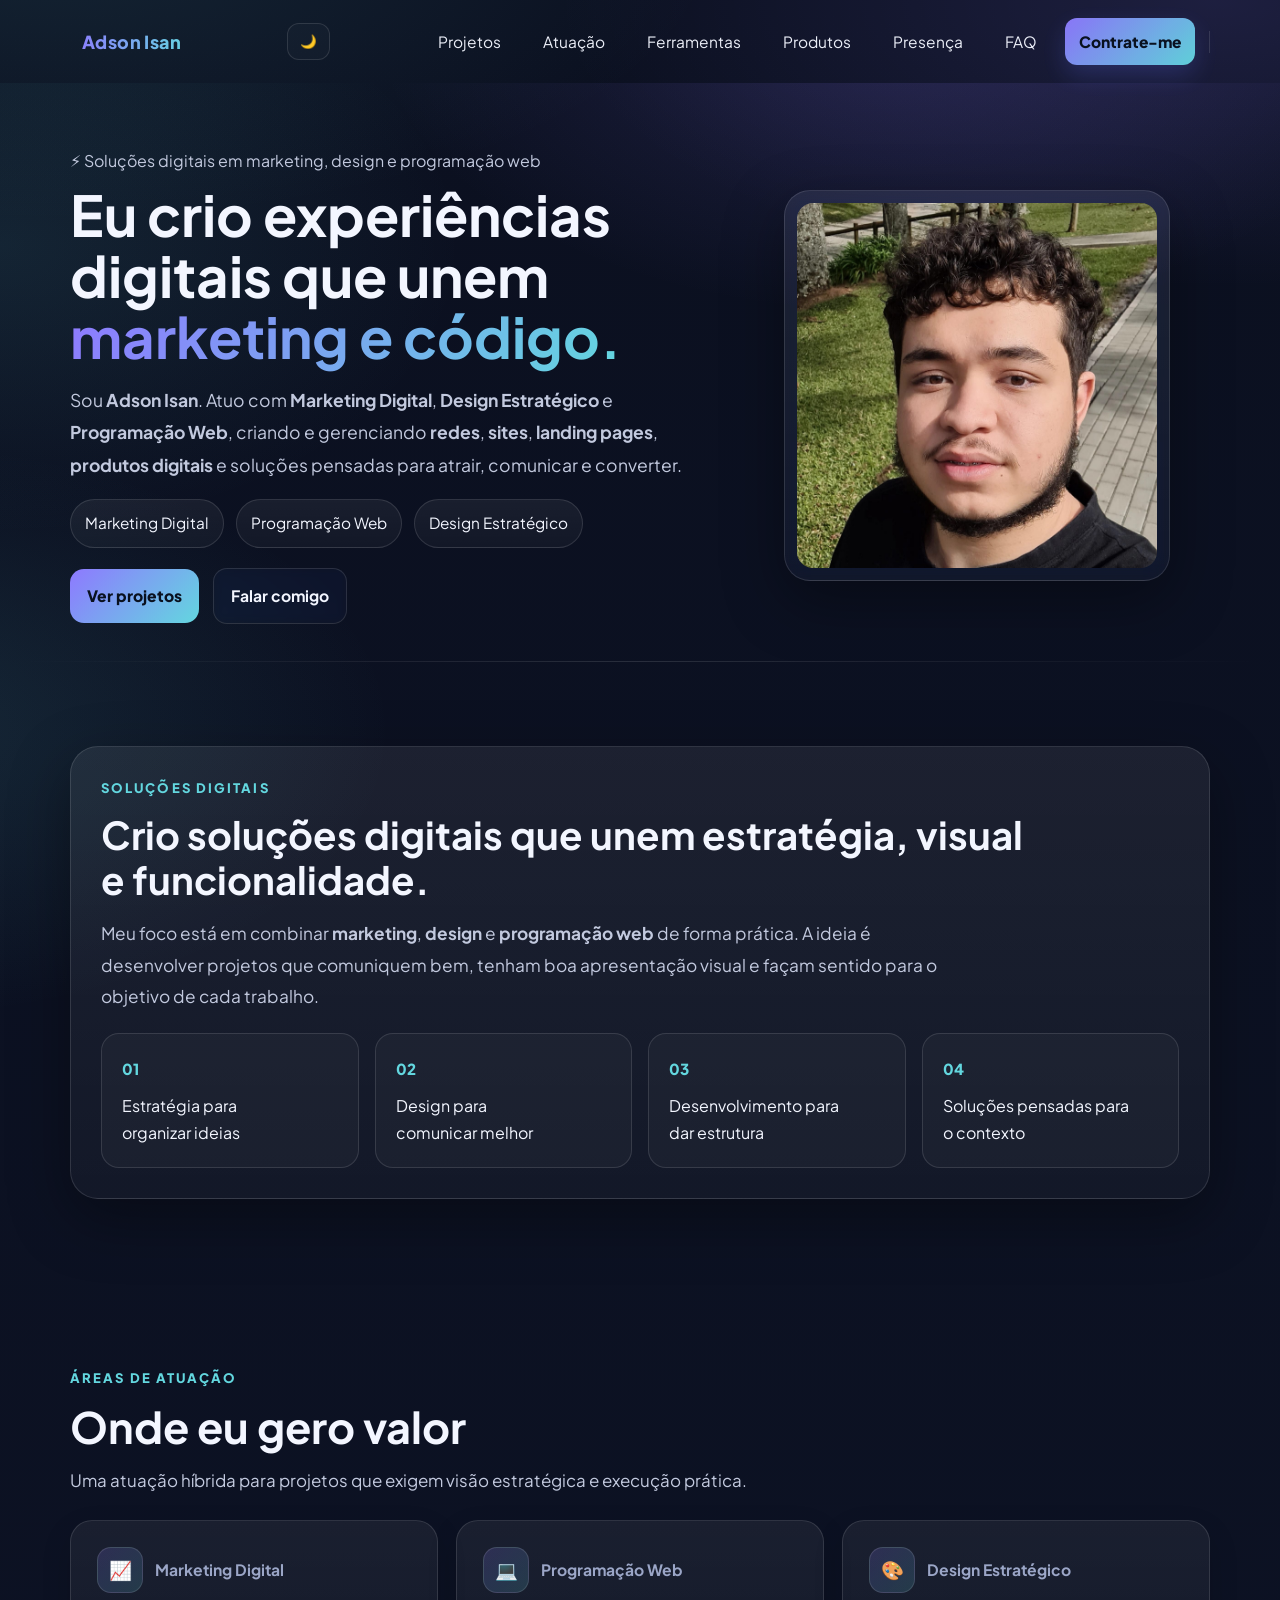
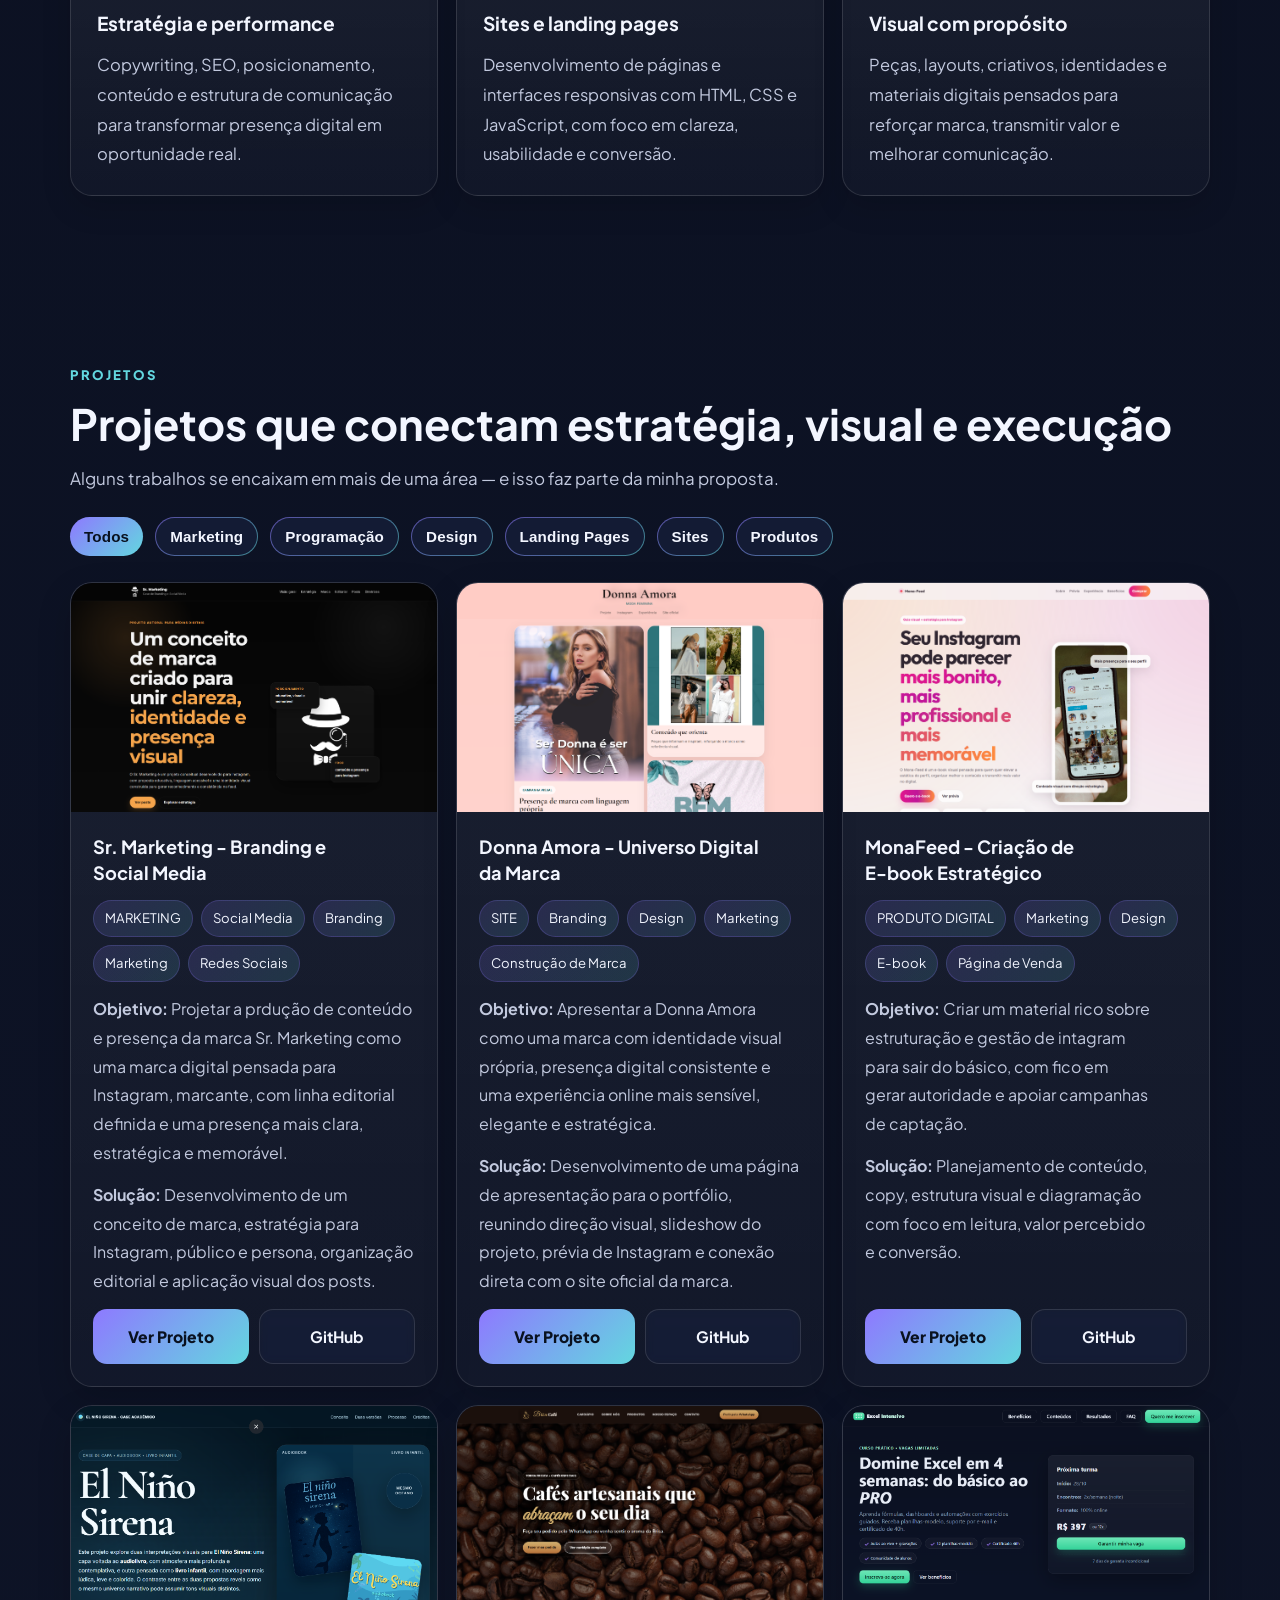
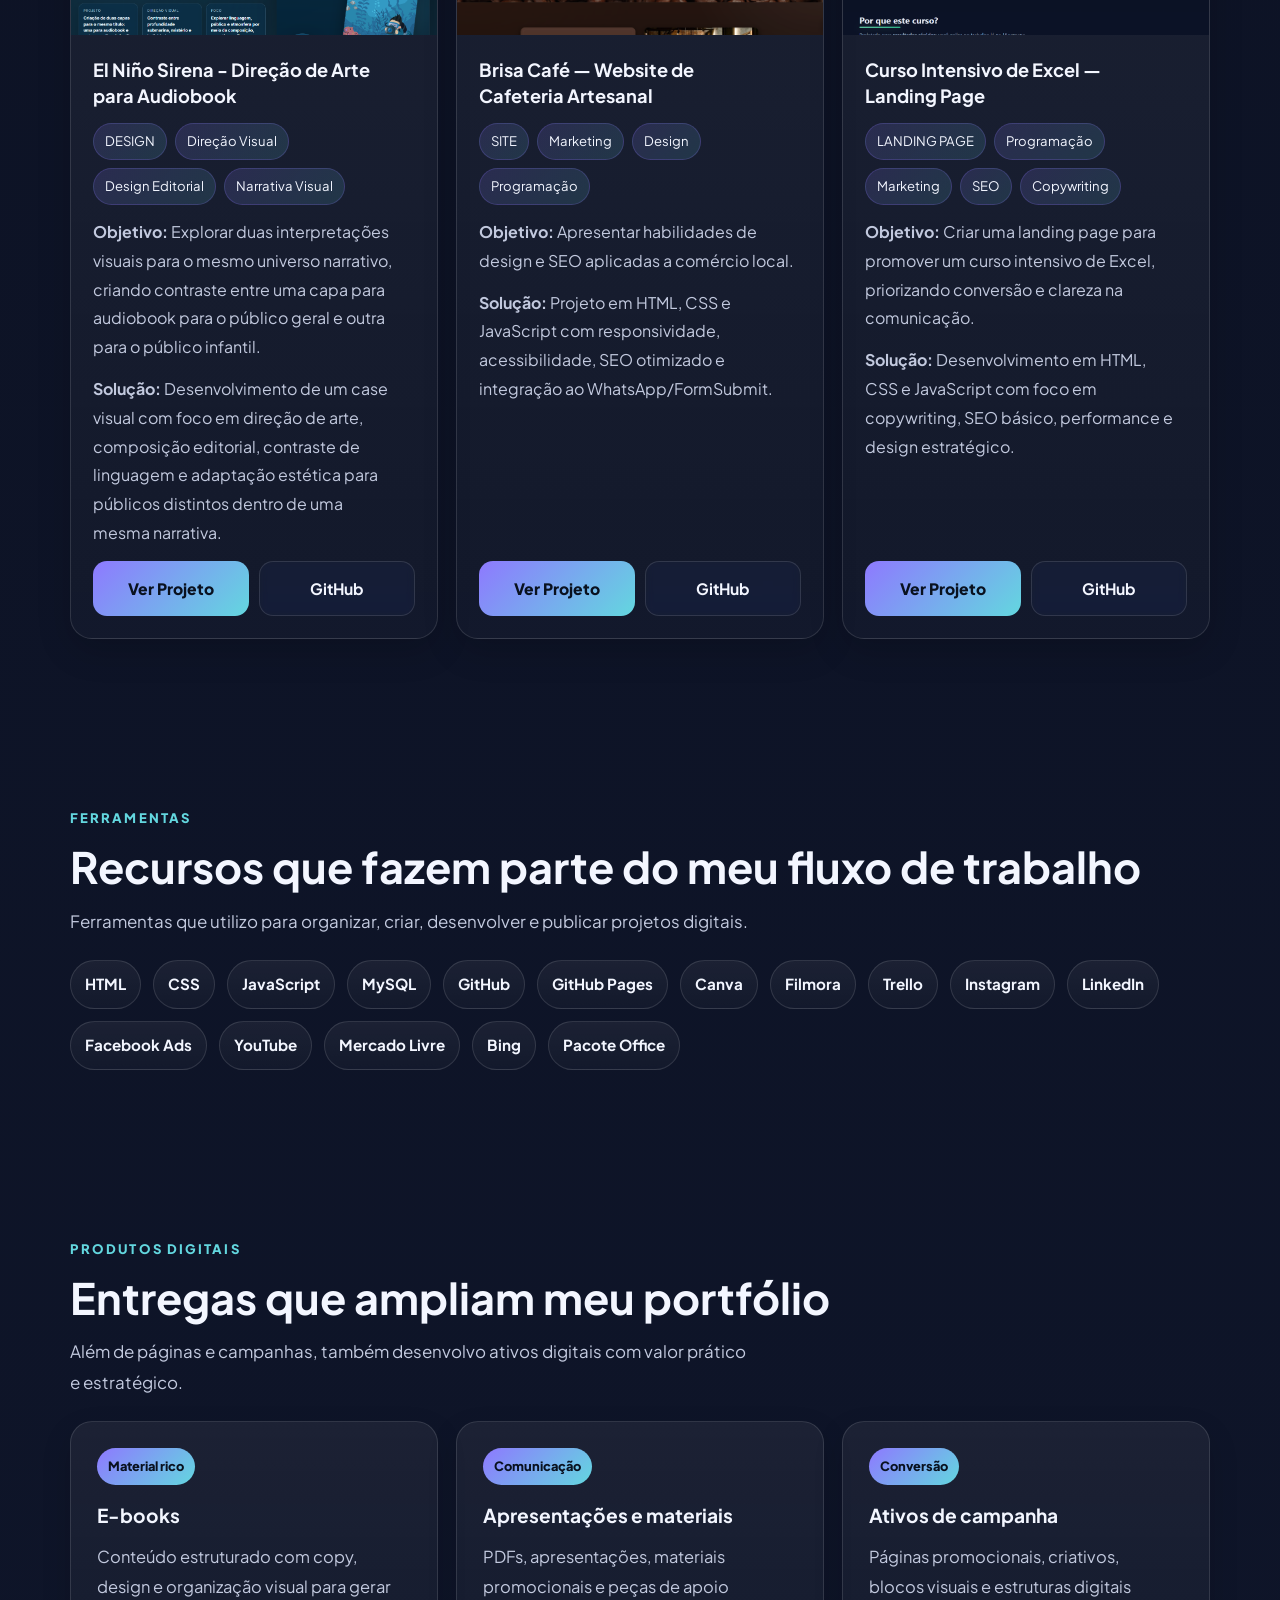
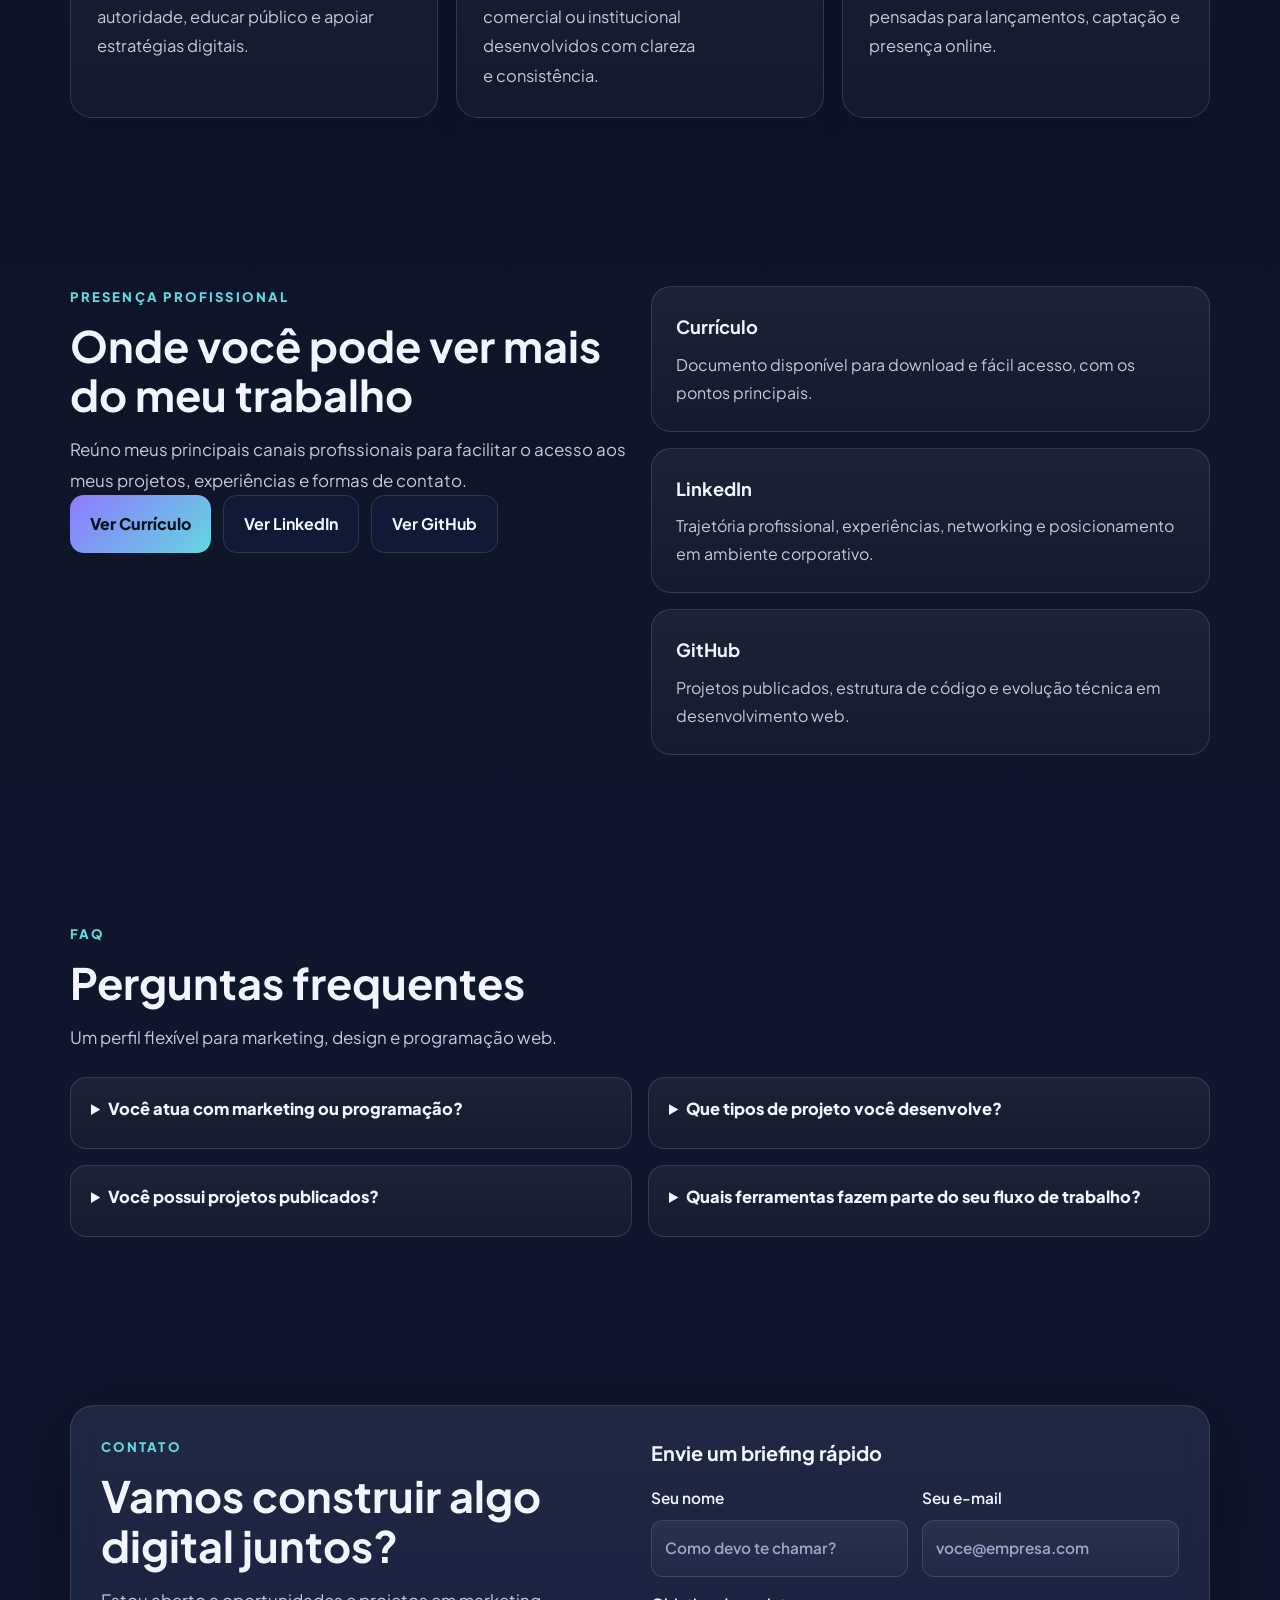
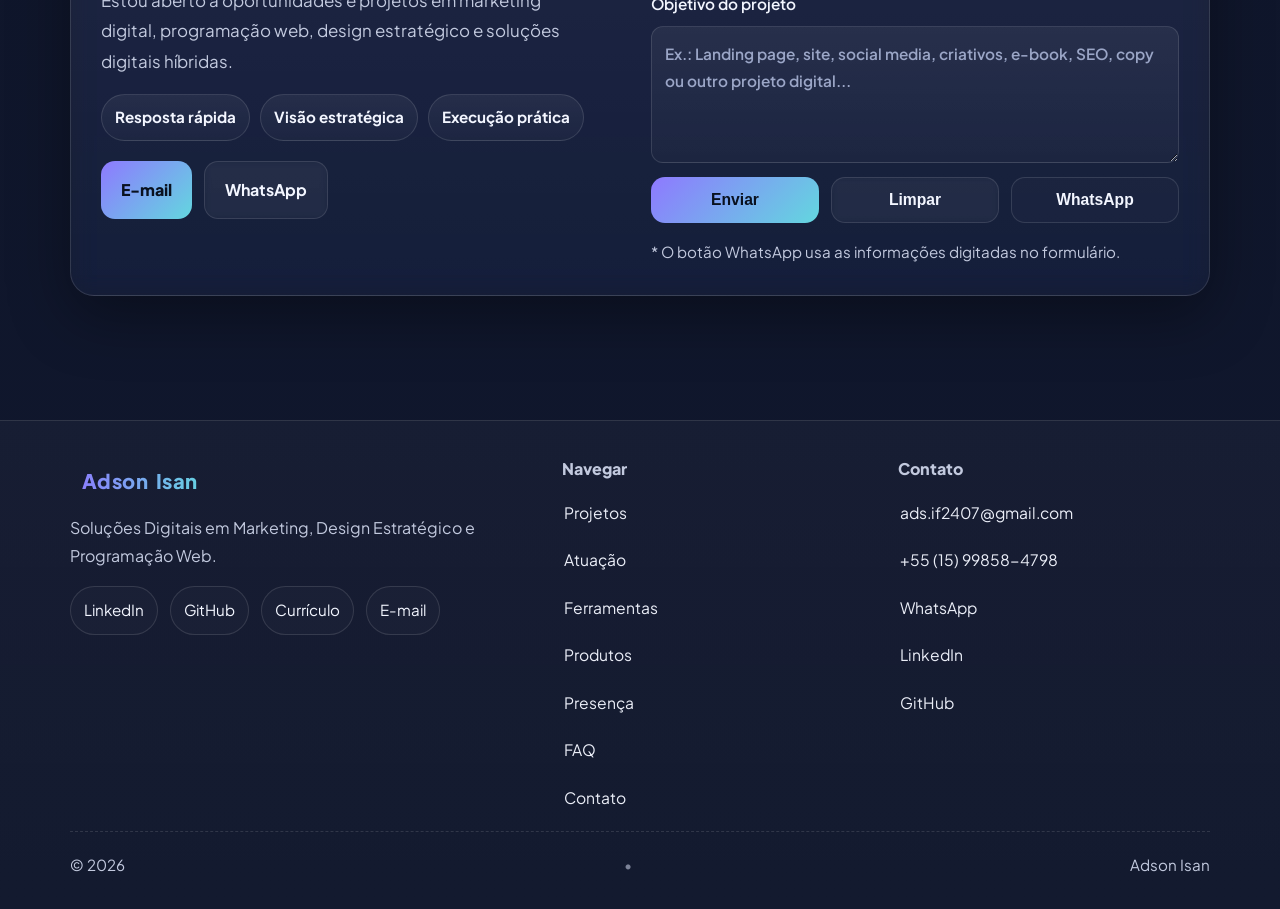
==== index.html @ 51f9f5ce "Add files via upload" ====
<!DOCTYPE html>
<html lang="pt-BR">
<head>
  <meta charset="utf-8">
  <meta http-equiv="X-UA-Compatible" content="IE=edge">
  <meta name="viewport" content="width=device-width, initial-scale=1">
  <meta name="color-scheme" content="dark light">
  <meta name="theme-color" content="#8e79ff">

  <title>Adson Isan — Soluções Digitais em Marketing, Design e Programação Web</title>
  <meta
    name="description"
    content="Portfólio de Adson Isan: soluções digitais em marketing, design estratégico e programação web. Criação de sites, landing pages, produtos digitais, copywriting, SEO e projetos para negócios e marcas."
  >
  <meta name="robots" content="index, follow">
  <link rel="canonical" href="https://SEU-USUARIO.github.io/">

  <link rel="preconnect" href="https://fonts.gstatic.com" crossorigin>
  <link rel="preload" as="image" href="assets/adson.jpg" fetchpriority="high">
  <link
    href="https://fonts.googleapis.com/css2?family=Plus+Jakarta+Sans:wght@400;600;700;800&display=swap"
    rel="stylesheet"
  >
  <link rel="stylesheet" href="styles.css">

  <meta property="og:type" content="website">
  <meta property="og:locale" content="pt_BR">
  <meta property="og:title" content="Adson Isan — Soluções Digitais em Marketing, Design e Programação Web">
  <meta
    property="og:description"
    content="Portfólio com projetos de marketing digital, design estratégico, landing pages, sites, produtos digitais e programação web."
  >
  <meta property="og:url" content="https://SEU-USUARIO.github.io/">
  <meta property="og:image" content="https://SEU-USUARIO.github.io/assets/preview.jpg">

  <meta name="twitter:card" content="summary_large_image">
  <meta name="twitter:title" content="Adson Isan — Soluções Digitais">
  <meta
    name="twitter:description"
    content="Marketing, design e programação web para criar experiências digitais que atraem, comunicam e convertem."
  >
  <meta name="twitter:image" content="https://SEU-USUARIO.github.io/assets/preview.jpg">

  <script type="application/ld+json">
    {
      "@context": "https://schema.org",
      "@type": "Person",
      "name": "Adson Isan",
      "jobTitle": "Profissional de Soluções Digitais em Marketing, Design e Programação Web",
      "email": "mailto:ads.if2407@gmail.com",
      "telephone": "+55-15-99858-4798",
      "image": "https://SEU-USUARIO.github.io/assets/adson.jpg",
      "url": "https://SEU-USUARIO.github.io/",
      "knowsAbout": [
        "Marketing Digital",
        "SEO",
        "Copywriting",
        "Design Estratégico",
        "Social Media",
        "Landing Pages",
        "HTML",
        "CSS",
        "JavaScript",
        "Programação Web",
        "Front-end",
        "Produtos Digitais",
        "Canva",
        "GitHub",
        "GitHub Pages",
        "Trello"
      ],
      "sameAs": [
        "https://www.linkedin.com/in/ads-if2407/",
        "https://github.com/O-dynn"
      ]
    }
  </script>

  <script id="faq-schema" type="application/ld+json"></script>
</head>
<body>
  <a class="skip-link" href="#conteudo">Ir para o conteúdo</a>

  <button class="float-btn" id="toTopBtn" aria-label="Ir ao topo">↑</button>
  <button class="float-btn" id="toBottomBtn" aria-label="Ir ao fim">↓</button>

  <header class="site-header" id="topo">
    <div class="container">
      <nav class="navbar" aria-label="Navegação principal">
        <a class="brand" href="#topo" aria-label="Início">Adson<span> Isan</span></a>

        <button id="themeToggle" class="theme-toggle" aria-label="Alternar tema">🌙</button>

        <button
          id="menuToggle"
          class="menu-toggle"
          aria-expanded="false"
          aria-controls="navLinks"
          aria-label="Abrir menu"
        >
          ☰
        </button>

        <ul id="navLinks" class="nav-links">
          <li><a href="#projetos">Projetos</a></li>
          <li><a href="#atuacao">Atuação</a></li>
          <li><a href="#ferramentas">Ferramentas</a></li>
          <li><a href="#produtos">Produtos</a></li>
          <li><a href="#presenca">Presença</a></li>
          <li><a href="#faq">FAQ</a></li>
          <li><a class="hire" href="#contato">Contrate-me</a></li>
          <li class="divider" aria-hidden="true"></li>
        </ul>
      </nav>
    </div>

    <section class="hero" aria-label="Destaque">
      <div class="hero-bg" aria-hidden="true"></div>

      <div class="container hero-grid">
        <div class="hero-text reveal">
          <p class="kicker">⚡ Soluções digitais em marketing, design e programação web</p>

          <h1>
            Eu crio experiências digitais que unem
            <span class="grad">marketing e código.</span>
          </h1>

          <p class="sub block-1">
            Sou <strong>Adson Isan</strong>. Atuo com <strong>Marketing Digital</strong>,
            <strong>Design Estratégico</strong> e <strong>Programação Web</strong>,
            criando e gerenciando <strong>redes</strong>, <strong>sites</strong>, <strong>landing pages</strong>, <strong>produtos digitais</strong>
            e soluções pensadas para atrair, comunicar e converter.
          </p>

          <ul class="trust block-2" aria-label="Pontos fortes">
            <li>Marketing Digital</li>
            <li>Programação Web</li>
            <li>Design Estratégico</li>
          </ul>

          <div class="hero-cta block-3">
            <a class="btn primary" href="#projetos">Ver projetos</a>
            <a class="btn ghost" href="#contato">Falar comigo</a>
          </div>
        </div>

        <aside class="hero-photo reveal">
          <div class="glass hero-frame">
            <img
              src="adson-isan.jpeg"
              alt="Foto profissional de Adson Isan"
              width="600"
              height="800"
            >
          </div>
        </aside>
      </div>
    </section>
  </header>

  <main id="conteudo">
    <section class="section manifesto-section">
      <div class="container">
        <div class="manifesto-card reveal">
          <p class="eyebrow">SOLUÇÕES DIGITAIS</p>

          <h2 class="manifesto-title">
            Crio soluções digitais que unem estratégia, visual e funcionalidade.
          </h2>

          <p class="manifesto-text">
            Meu foco está em combinar <strong>marketing</strong>, <strong>design</strong> e
            <strong>programação web</strong> de forma prática. A ideia é desenvolver projetos
            que comuniquem bem, tenham boa apresentação visual e façam sentido para o objetivo de cada trabalho.
          </p>

          <div class="manifesto-points">
            <div class="mini-point">
              <span>01</span>
              <p>Estratégia para organizar ideias</p>
            </div>

            <div class="mini-point">
              <span>02</span>
              <p>Design para comunicar melhor</p>
            </div>

            <div class="mini-point">
              <span>03</span>
              <p>Desenvolvimento para dar estrutura</p>
            </div>

            <div class="mini-point">
              <span>04</span>
              <p>Soluções pensadas para o contexto</p>
            </div>
          </div>
        </div>
      </div>
    </section>

    <section id="atuacao" class="section">
      <div class="container">
        <div class="section-head reveal">
          <p class="eyebrow">ÁREAS DE ATUAÇÃO</p>
          <h2 class="section-title">Onde eu gero valor</h2>
          <p class="section-subtitle">
            Uma atuação híbrida para projetos que exigem visão estratégica e execução prática.
          </p>
        </div>

        <div class="areas-grid">
          <article class="area-card reveal">
            <div class="area-top">
              <span class="area-icon">📈</span>
              <span class="area-label">Marketing Digital</span>
            </div>
            <h3>Estratégia e performance</h3>
            <p>
              Copywriting, SEO, posicionamento, conteúdo e estrutura de comunicação para transformar
              presença digital em oportunidade real.
            </p>
          </article>

          <article class="area-card reveal">
            <div class="area-top">
              <span class="area-icon">💻</span>
              <span class="area-label">Programação Web</span>
            </div>
            <h3>Sites e landing pages</h3>
            <p>
              Desenvolvimento de páginas e interfaces responsivas com HTML, CSS e JavaScript,
              com foco em clareza, usabilidade e conversão.
            </p>
          </article>

          <article class="area-card reveal">
            <div class="area-top">
              <span class="area-icon">🎨</span>
              <span class="area-label">Design Estratégico</span>
            </div>
            <h3>Visual com propósito</h3>
            <p>
              Peças, layouts, criativos, identidades e materiais digitais pensados para reforçar marca,
              transmitir valor e melhorar comunicação.
            </p>
          </article>
        </div>
      </div>
    </section>

    <section id="projetos" class="section projects-section">
      <div class="container">
        <div class="section-head reveal">
          <p class="eyebrow">PROJETOS</p>
          <h2 class="section-title">Projetos que conectam estratégia, visual e execução</h2>
          <p class="section-subtitle">
            Alguns trabalhos se encaixam em mais de uma área — e isso faz parte da minha proposta.
          </p>
        </div>

        <div id="projectsFilters" class="filters" aria-label="Filtros de projetos">
          <button data-filter="all" class="chip chip-lg active">Todos</button>
          <button data-filter="Marketing" class="chip chip-lg">Marketing</button>
          <button data-filter="Programação" class="chip chip-lg">Programação</button>
          <button data-filter="Design" class="chip chip-lg">Design</button>
          <button data-filter="Landing Page" class="chip chip-lg">Landing Pages</button>
          <button data-filter="Site" class="chip chip-lg">Sites</button>
          <button data-filter="Produto Digital" class="chip chip-lg">Produtos</button>
        </div>

        <div id="projectsGrid" class="grid grid-cards"></div>
      </div>
    </section>

    <section id="ferramentas" class="section">
      <div class="container">
        <div class="section-head reveal">
          <p class="eyebrow">FERRAMENTAS</p>
          <h2 class="section-title">Recursos que fazem parte do meu fluxo de trabalho</h2>
          <p class="section-subtitle">
            Ferramentas que utilizo para organizar, criar, desenvolver e publicar projetos digitais.
          </p>
        </div>

        <div class="tools-wrap reveal">
          <span class="tool-pill">HTML</span>
          <span class="tool-pill">CSS</span>
          <span class="tool-pill">JavaScript</span>
          <span class="tool-pill">MySQL</span>
          <span class="tool-pill">GitHub</span>
          <span class="tool-pill">GitHub Pages</span>
          <span class="tool-pill">Canva</span>
          <span class="tool-pill">Filmora</span>
          <span class="tool-pill">Trello</span>
          <span class="tool-pill">Instagram</span>
          <span class="tool-pill">LinkedIn</span>
          <span class="tool-pill">Facebook Ads</span>
          <span class="tool-pill">YouTube</span>
          <span class="tool-pill">Mercado Livre</span>
          <span class="tool-pill">Bing</span>
          <span class="tool-pill">Pacote Office</span>
        </div>
      </div>
    </section>

    <section id="produtos" class="section">
      <div class="container">
        <div class="section-head reveal">
          <p class="eyebrow">PRODUTOS DIGITAIS</p>
          <h2 class="section-title">Entregas que ampliam meu portfólio</h2>
          <p class="section-subtitle">
            Além de páginas e campanhas, também desenvolvo ativos digitais com valor prático e estratégico.
          </p>
        </div>

        <div class="products-grid">
          <article class="product-card reveal">
            <span class="product-badge">Material rico</span>
            <h3>E-books</h3>
            <p>
              Conteúdo estruturado com copy, design e organização visual para gerar autoridade,
              educar público e apoiar estratégias digitais.
            </p>
          </article>

          <article class="product-card reveal">
            <span class="product-badge">Comunicação</span>
            <h3>Apresentações e materiais</h3>
            <p>
              PDFs, apresentações, materiais promocionais e peças de apoio comercial ou institucional
              desenvolvidos com clareza e consistência.
            </p>
          </article>

          <article class="product-card reveal">
            <span class="product-badge">Conversão</span>
            <h3>Ativos de campanha</h3>
            <p>
              Páginas promocionais, criativos, blocos visuais e estruturas digitais pensadas para
              lançamentos, captação e presença online.
            </p>
          </article>
        </div>
      </div>
    </section>

    <section id="presenca" class="section presence-section">
      <div class="container">
        <div class="presence-wrap">
          <div class="presence-copy reveal">
            <p class="eyebrow">PRESENÇA PROFISSIONAL</p>
            <h2 class="section-title">Onde você pode ver mais do meu trabalho</h2>
            <p class="section-subtitle">
              Reúno meus principais canais profissionais para facilitar o acesso aos meus projetos,
              experiências e formas de contato.
            </p>

            <div class="presence-actions">
              <a class="btn primary xl" href="curriculos.html" target="_blank" rel="noopener">Ver Currículo</a>
              <a class="btn ghost xl" href="https://www.linkedin.com/in/ads-if2407/" target="_blank" rel="noopener">Ver LinkedIn</a>
              <a class="btn ghost xl" href="https://github.com/O-dynn" target="_blank" rel="noopener">Ver GitHub</a>
            </div>
          </div>

          <div class="presence-cards">
            <article class="presence-card reveal">
              <h3>Currículo</h3>
              <p>Documento disponível para download e fácil acesso, com os pontos principais.</p>
            </article>

            <article class="presence-card reveal">
              <h3>LinkedIn</h3>
              <p>Trajetória profissional, experiências, networking e posicionamento em ambiente corporativo.</p>
            </article>

            <article class="presence-card reveal">
              <h3>GitHub</h3>
              <p>Projetos publicados, estrutura de código e evolução técnica em desenvolvimento web.</p>
            </article>
          </div>
        </div>
      </div>
    </section>

    <section id="faq" class="section faq-section">
      <div class="container">
        <div class="section-head reveal">
          <p class="eyebrow">FAQ</p>
          <h2 class="section-title">Perguntas frequentes</h2>
          <p class="section-subtitle">Um perfil flexível para marketing, design e programação web.</p>
        </div>

        <div class="faq-grid" id="faqGrid"></div>
      </div>
    </section>

    <section id="contato" class="section contact-section">
      <div class="container">
        <div class="contact-shell glass reveal">
          <div class="contact-intro">
            <p class="eyebrow">CONTATO</p>
            <h2 class="section-title">Vamos construir algo digital juntos?</h2>
            <p class="section-subtitle">
              Estou aberto a oportunidades e projetos em marketing digital, programação web,
              design estratégico e soluções digitais híbridas.
            </p>

            <ul class="contact-badges">
              <li>Resposta rápida</li>
              <li>Visão estratégica</li>
              <li>Execução prática</li>
            </ul>

            <div class="quick-actions">
              <a
                class="btn primary xl"
                href="mailto:ads.if2407@gmail.com?subject=Quero%20falar%20sobre%20um%20projeto"
              >
                E-mail
              </a>
              <a
                class="btn ghost xl"
                href="https://wa.me/5515998584798?text=Ol%C3%A1%20Adson%2C%20quero%20conversar%20sobre%20um%20projeto."
              >
                WhatsApp
              </a>
            </div>
          </div>

          <div class="contact-form-wrap">
            <h3 class="card-title">Envie um briefing rápido</h3>

            <form
              id="quickForm"
              class="contact-form"
              action="https://formsubmit.co/ads.if2407@gmail.com"
              method="POST"
              autocomplete="on"
            >
              <input type="hidden" name="_subject" value="Briefing — novo projeto via portfólio">
              <input type="hidden" name="_next" value="https://SEU-USUARIO.github.io/#contato">
              <input type="hidden" name="_captcha" value="false">
              <input type="hidden" name="_template" value="table">
              <input type="text" name="_honey" style="display:none" tabindex="-1" autocomplete="off">

              <div class="form-row">
                <label>
                  <span>Seu nome</span>
                  <input type="text" name="nome" placeholder="Como devo te chamar?" required>
                </label>

                <label>
                  <span>Seu e-mail</span>
                  <input type="email" name="email" placeholder="voce@empresa.com" required>
                </label>
              </div>

              <label class="full">
                <span>Objetivo do projeto</span>
                <textarea
                  name="mensagem"
                  rows="4"
                  placeholder="Ex.: Landing page, site, social media, criativos, e-book, SEO, copy ou outro projeto digital..."
                  required
                ></textarea>
              </label>

              <div class="form-actions">
                <button class="btn primary" type="submit">Enviar</button>
                <button class="btn ghost" type="reset">Limpar</button>
                <button class="btn" type="button" id="waBtn">WhatsApp</button>
              </div>

              <p class="form-note">* O botão WhatsApp usa as informações digitadas no formulário.</p>
            </form>
          </div>
        </div>
      </div>
    </section>
  </main>

  <footer class="site-footer elev" id="fim" role="contentinfo">
    <div class="container footer-wrap">
      <div class="brand-col">
        <a class="brand big" href="#topo" aria-label="Voltar ao topo">Adson<span>Isan</span></a>
        <p class="foot-tag">Soluções Digitais em Marketing, Design Estratégico e Programação Web.</p>

        <div class="socials" aria-label="Redes sociais">
          <a class="pill icon" href="https://www.linkedin.com/in/ads-if2407/" target="_blank" rel="noopener" aria-label="LinkedIn">
            <span>LinkedIn</span>
          </a>
          <a class="pill icon" href="https://github.com/O-dynn" target="_blank" rel="noopener" aria-label="GitHub">
            <span>GitHub</span>
          </a>
          <a class="pill icon" href="curriculos.html" target="_blank" rel="noopener" aria-label="Currículo">
            <span>Currículo</span>
          </a>
          <a class="pill icon" href="mailto:ads.if2407@gmail.com" aria-label="E-mail">
            <span>E-mail</span>
          </a>
        </div>
      </div>

      <nav class="links-col" aria-label="Links rápidos">
        <h4>Navegar</h4>
        <ul class="linklist">
          <li><a href="#projetos">Projetos</a></li>
          <li><a href="#atuacao">Atuação</a></li>
          <li><a href="#ferramentas">Ferramentas</a></li>
          <li><a href="#produtos">Produtos</a></li>
          <li><a href="#presenca">Presença</a></li>
          <li><a href="#faq">FAQ</a></li>
          <li><a href="#contato">Contato</a></li>
        </ul>
      </nav>

      <div class="contact-col" aria-label="Contato">
        <h4>Contato</h4>
        <ul class="contactlist">
          <li><a href="mailto:ads.if2407@gmail.com">ads.if2407@gmail.com</a></li>
          <li><a href="tel:+5515998584798">+55 (15) 99858-4798</a></li>
          <li><a href="https://wa.me/5515998584798" target="_blank" rel="noopener">WhatsApp</a></li>
          <li><a href="https://www.linkedin.com/in/ads-if2407/" target="_blank" rel="noopener">LinkedIn</a></li>
          <li><a href="https://github.com/O-dynn" target="_blank" rel="noopener">GitHub</a></li>
        </ul>
      </div>
    </div>

    <div class="container foot-legal">
      <span>© <span id="year"></span></span>
      <span class="dot" aria-hidden="true">•</span>
      <span>Adson Isan</span>
    </div>
  </footer>

  <script type="module" src="script.js" defer></script>
</body>
</html>
---- styles.css ----
:root {
  --bg: #0b1020;
  --bg-soft: #10172d;
  --surface: #131b34;
  --surface-2: #18213f;
  --surface-3: #1d284b;
  --text: #f3f6ff;
  --muted: #c2c9de;
  --muted-2: #9ba6c7;
  --brand: #8e79ff;
  --brand-2: #63d7df;
  --accent: #b8a7ff;
  --glass: rgba(255, 255, 255, 0.08);
  --glass-strong: rgba(255, 255, 255, 0.12);
  --border: rgba(255, 255, 255, 0.12);
  --ring: rgba(142, 121, 255, 0.35);
  --shadow: 0 20px 60px rgba(0, 0, 0, 0.35);
  --radius-sm: 14px;
  --radius-md: 20px;
  --radius-lg: 28px;
  --text-base: 1.04rem;
  --text-lg: 1.12rem;
  --text-sm: 0.96rem;
}

:root.light {
  --bg: #f4f7ff;
  --bg-soft: #edf2ff;
  --surface: #ffffff;
  --surface-2: #f7f9ff;
  --surface-3: #eef3ff;
  --text: #172033;
  --muted: #4f5b78;
  --muted-2: #6e7892;
  --brand: #6d59ff;
  --brand-2: #38c8d0;
  --accent: #8d79ff;
  --glass: rgba(12, 18, 40, 0.05);
  --glass-strong: rgba(12, 18, 40, 0.08);
  --border: rgba(16, 22, 46, 0.1);
  --ring: rgba(109, 89, 255, 0.22);
  --shadow: 0 18px 48px rgba(20, 28, 52, 0.1);
}

*,
*::before,
*::after {
  box-sizing: border-box;
}

html {
  scroll-behavior: smooth;
  -webkit-text-size-adjust: 100%;
}

body {
  margin: 0;
  color: var(--text);
  font-family: "Plus Jakarta Sans", system-ui, -apple-system, Segoe UI, Roboto, Arial, sans-serif;
  font-size: var(--text-base);
  line-height: 1.75;
  -webkit-font-smoothing: antialiased;
  -moz-osx-font-smoothing: grayscale;
  text-wrap: pretty;
  overflow-x: hidden;
  background:
    radial-gradient(1100px 600px at 90% -10%, rgba(142, 121, 255, 0.16), transparent 60%),
    radial-gradient(900px 500px at -10% 10%, rgba(99, 215, 223, 0.12), transparent 58%),
    linear-gradient(180deg, var(--bg), var(--bg-soft));
}

a {
  color: inherit;
}

img {
  display: block;
  max-width: 100%;
  height: auto;
}

p {
  margin: 0 0 16px;
}

h1,
h2,
h3,
h4,
h5,
h6,
p,
.tag,
.chip,
.btn,
.nav-links a,
.tool-pill,
.pill.icon {
  overflow-wrap: anywhere;
}

section,
div,
article,
aside,
main,
header,
footer,
.hero-grid,
.presence-wrap,
.contact-shell,
.footer-wrap,
.areas-grid,
.products-grid,
.grid-cards,
.faq-grid,
.manifesto-points {
  min-width: 0;
}

.container {
  width: min(1140px, 90%);
  margin: 0 auto;
}

.section {
  padding: 76px 0;
}

.section-head {
  margin-bottom: 24px;
}

.section-title {
  margin: 0 0 14px;
  font-size: clamp(2rem, 3.4vw, 2.7rem);
  line-height: 1.15;
}

.section-subtitle {
  max-width: 760px;
  margin: 0;
  color: var(--muted);
  font-size: 1.06rem;
  line-height: 1.8;
}

.eyebrow {
  margin: 0 0 12px;
  color: var(--brand-2);
  font-size: 0.82rem;
  font-weight: 800;
  letter-spacing: 0.16em;
}

.skip-link {
  position: absolute;
  left: -9999px;
}

.skip-link:focus {
  top: 16px;
  left: 16px;
  padding: 10px 14px;
  border-radius: 12px;
  background: var(--surface);
  outline: 3px solid var(--ring);
}

/* Header / Nav */
.site-header {
  position: relative;
  background:
    radial-gradient(1100px 480px at 5% -10%, rgba(99, 215, 223, 0.1), transparent 60%),
    radial-gradient(1100px 480px at 95% 0%, rgba(142, 121, 255, 0.14), transparent 60%);
}

.site-header::after {
  content: "";
  position: absolute;
  right: 0;
  bottom: 0;
  left: 0;
  height: 1px;
  background: linear-gradient(90deg, transparent, var(--border), transparent);
}

.navbar {
  position: relative;
  display: flex;
  align-items: center;
  justify-content: space-between;
  gap: 16px;
  padding: 18px 0;
}

.brand {
  flex-shrink: 0;
  padding: 8px 12px;
  font-size: 1.12rem;
  font-weight: 900;
  letter-spacing: 0.4px;
  white-space: nowrap;
  text-decoration: none;
  background: linear-gradient(90deg, var(--brand), var(--brand-2));
  -webkit-background-clip: text;
  background-clip: text;
  color: transparent;
}

.menu-toggle,
.theme-toggle {
  padding: 10px 12px;
  border: 1px solid var(--border);
  border-radius: 12px;
  background: rgba(255, 255, 255, 0.02);
  color: var(--text);
  cursor: pointer;
}

.menu-toggle {
  display: none;
}

.nav-links {
  display: flex;
  align-items: center;
  justify-content: flex-end;
  flex-wrap: wrap;
  gap: 14px;
  margin: 0;
  padding: 0;
  list-style: none;
}

.nav-links a {
  display: inline-flex;
  align-items: center;
  justify-content: center;
  padding: 10px 14px;
  border-radius: 12px;
  color: var(--text);
  font-size: 0.97rem;
  text-decoration: none;
  opacity: 0.96;
}

.nav-links a:hover {
  background: var(--glass);
}

.nav-links .hire {
  color: #09111f;
  font-weight: 800;
  background: linear-gradient(135deg, var(--brand), var(--brand-2));
  box-shadow: 0 10px 24px rgba(98, 112, 255, 0.22);
}

.divider {
  width: 1px;
  height: 22px;
  background: var(--border);
}

/* Hero */
.hero {
  position: relative;
  overflow: hidden;
  padding: 64px 0 38px;
}

.hero-bg {
  position: absolute;
  inset: 0;
  background:
    radial-gradient(900px 500px at 70% -10%, rgba(142, 121, 255, 0.16), transparent 58%),
    radial-gradient(800px 500px at 0% 28%, rgba(99, 215, 223, 0.1), transparent 58%);
}

.hero-grid {
  position: relative;
  display: grid;
  grid-template-columns: minmax(0, 1.15fr) minmax(280px, 0.85fr);
  align-items: center;
  gap: 36px;
}

.kicker {
  margin: 0 0 10px;
  color: var(--muted);
  font-size: 1rem;
}

.hero-text h1 {
  margin: 0 0 16px;
  font-size: clamp(2.35rem, 4.4vw, 3.7rem);
  line-height: 1.08;
}

.grad {
  background: linear-gradient(120deg, var(--brand), var(--brand-2));
  -webkit-background-clip: text;
  background-clip: text;
  color: transparent;
}

.sub {
  max-width: 680px;
  margin: 0;
  color: var(--muted);
  font-size: 1.1rem;
  line-height: 1.85;
}

.block-1 {
  margin-bottom: 16px;
}

.block-2 {
  margin: 18px 0;
}

.block-3 {
  margin: 20px 0 0;
}

.trust {
  display: flex;
  flex-wrap: wrap;
  gap: 12px;
  padding: 0;
  list-style: none;
}

.trust li {
  padding: 10px 14px;
  border: 1px solid var(--border);
  border-radius: 999px;
  background: linear-gradient(180deg, rgba(255, 255, 255, 0.06), rgba(255, 255, 255, 0.03));
  font-size: 0.96rem;
}

.hero-cta,
.presence-actions,
.quick-actions,
.form-actions,
.socials,
.tools-wrap,
.filters {
  display: flex;
  flex-wrap: wrap;
  gap: 12px;
}

.hero-cta {
  align-items: center;
  gap: 14px;
}

.btn {
  display: inline-flex;
  align-items: center;
  justify-content: center;
  min-height: 46px;
  padding: 13px 17px;
  border: 1px solid var(--border);
  border-radius: 14px;
  background: rgba(255, 255, 255, 0.02);
  color: var(--text);
  font-size: 0.98rem;
  font-weight: 700;
  text-decoration: none;
  transition: transform 0.12s ease, box-shadow 0.2s ease, background 0.2s ease;
}

.btn:hover {
  transform: translateY(-1px);
  box-shadow: 0 12px 28px rgba(0, 0, 0, 0.18);
}

.btn.primary {
  border: 0;
  color: #09111f;
  font-weight: 800;
  background: linear-gradient(135deg, var(--brand), var(--brand-2));
}

.btn.ghost {
  backdrop-filter: saturate(140%) blur(4px);
}

.btn.xl {
  padding: 14px 20px;
  font-size: 1rem;
}

.glass {
  padding: 30px;
  border: 1px solid var(--border);
  border-radius: 24px;
  background: linear-gradient(180deg, rgba(255, 255, 255, 0.08), rgba(255, 255, 255, 0.03));
  box-shadow: var(--shadow);
  backdrop-filter: blur(10px) saturate(140%);
}

.hero-photo {
  display: flex;
  justify-content: center;
}

.hero-frame {
  display: inline-block;
  padding: 12px;
  border-radius: 26px;
}

.hero-photo .hero-frame img {
  width: 100%;
  max-width: 360px;
  border-radius: 16px;
}

/* Manifesto */
.manifesto-section {
  padding-top: 52px;
}

.manifesto-card {
  padding: 30px;
  border: 1px solid var(--border);
  border-radius: var(--radius-lg);
  background: linear-gradient(180deg, rgba(255, 255, 255, 0.07), rgba(255, 255, 255, 0.03));
  box-shadow: var(--shadow);
}

.manifesto-title {
  margin: 0 0 16px;
  font-size: clamp(1.9rem, 3vw, 2.6rem);
  line-height: 1.18;
}

.manifesto-text {
  max-width: 860px;
  margin-bottom: 20px;
  color: var(--muted);
  font-size: 1.08rem;
  line-height: 1.82;
}

.manifesto-points {
  display: grid;
  grid-template-columns: repeat(4, 1fr);
  gap: 16px;
}

.mini-point {
  padding: 20px;
  border: 1px solid var(--border);
  border-radius: 18px;
  background: rgba(255, 255, 255, 0.03);
}

.mini-point span {
  display: inline-block;
  margin-bottom: 10px;
  color: var(--brand-2);
  font-size: 0.95rem;
  font-weight: 800;
}

.mini-point p {
  margin: 0;
  font-size: 1rem;
  line-height: 1.7;
}

/* Areas / Products / Cards */
.areas-grid,
.products-grid {
  display: grid;
  grid-template-columns: repeat(3, 1fr);
  gap: 18px;
}

.area-card,
.product-card,
.presence-card,
.card,
.faq-grid details {
  border: 1px solid var(--border);
  background: linear-gradient(180deg, rgba(255, 255, 255, 0.06), rgba(255, 255, 255, 0.025));
}

.area-card,
.product-card {
  padding: 26px;
  border-radius: 22px;
  box-shadow: 0 12px 30px rgba(0, 0, 0, 0.14);
}

.area-card {
  transition: transform 0.16s ease, box-shadow 0.2s ease;
}

.area-card:hover {
  transform: translateY(-3px);
  box-shadow: 0 18px 40px rgba(0, 0, 0, 0.18);
}

.area-top {
  display: flex;
  align-items: center;
  gap: 12px;
  margin-bottom: 14px;
}

.area-icon {
  flex-shrink: 0;
  display: grid;
  place-items: center;
  width: 46px;
  height: 46px;
  border: 1px solid var(--border);
  border-radius: 14px;
  background: linear-gradient(135deg, rgba(142, 121, 255, 0.18), rgba(99, 215, 223, 0.16));
  font-size: 1.15rem;
}

.area-label {
  color: var(--muted-2);
  font-size: 0.98rem;
  font-weight: 700;
}

.area-card h3,
.product-card h3 {
  margin: 0 0 10px;
  font-size: 1.2rem;
}

.area-card p,
.product-card p {
  margin: 0;
  color: var(--muted);
  font-size: 1.03rem;
  line-height: 1.8;
}

.product-badge {
  display: inline-flex;
  margin-bottom: 14px;
  padding: 7px 11px;
  border-radius: 999px;
  color: #09111f;
  background: linear-gradient(135deg, var(--brand), var(--brand-2));
  font-size: 0.8rem;
  font-weight: 800;
}

/* Filters / Project cards */
.filters {
  margin: 14px 0 26px;
}

.chip {
  position: relative;
  padding: 10px 14px;
  border: 1px solid transparent;
  border-radius: 999px;
  background:
    linear-gradient(var(--surface), var(--surface)) padding-box,
    linear-gradient(135deg, rgba(142, 121, 255, 0.58), rgba(99, 215, 223, 0.58)) border-box;
  color: var(--text);
  font-size: 0.95rem;
  cursor: pointer;
  transition: transform 0.12s ease, box-shadow 0.2s ease;
}

.chip:hover {
  transform: translateY(-1px);
  box-shadow: 0 10px 22px rgba(0, 0, 0, 0.12);
}

.chip-lg {
  font-weight: 700;
  letter-spacing: 0.15px;
}

.chip.active {
  border: 0;
  color: #09111f;
  background: linear-gradient(135deg, var(--brand), var(--brand-2));
}

.grid {
  display: grid;
  gap: 18px;
}

.grid-cards {
  grid-template-columns: repeat(3, 1fr);
  align-items: stretch;
}

.card {
  border-radius: 22px;
  box-shadow: 0 12px 34px rgba(0, 0, 0, 0.16);
}

.card.case {
  display: flex;
  flex-direction: column;
  min-width: 0;
  overflow: hidden;
}

.thumb {
  width: 100%;
  aspect-ratio: 16 / 10;
  object-fit: cover;
  object-position: top;
  background: #1b2340;
}

.content {
  display: flex;
  flex: 1;
  flex-direction: column;
  gap: 13px;
  min-width: 0;
  padding: 22px;
}

.card h3 {
  margin: 0;
  font-size: 1.14rem;
  line-height: 1.4;
}

.card p {
  margin: 0;
  color: var(--muted);
  font-size: 1rem;
  line-height: 1.8;
}

.meta {
  display: flex;
  flex-wrap: wrap;
  gap: 8px;
  margin-top: 2px;
}

.tag {
  padding: 6px 11px;
  border: 1px solid rgba(142, 121, 255, 0.22);
  border-radius: 999px;
  background: linear-gradient(135deg, rgba(142, 121, 255, 0.16), rgba(99, 215, 223, 0.14));
  font-size: 0.82rem;
}

.actions {
  display: flex;
  flex-wrap: wrap;
  gap: 10px;
  margin-top: auto;
}

.actions a {
  flex: 1 1 140px;
  text-align: center;
}

/* Tools */
.tool-pill {
  display: inline-flex;
  align-items: center;
  justify-content: center;
  padding: 10px 14px;
  border: 1px solid var(--border);
  border-radius: 999px;
  background: linear-gradient(180deg, rgba(255, 255, 255, 0.06), rgba(255, 255, 255, 0.025));
  color: var(--text);
  font-size: 0.95rem;
  font-weight: 700;
}

/* Presence */
.presence-wrap,
.contact-shell {
  display: grid;
  grid-template-columns: minmax(0, 1fr) minmax(0, 1fr);
  gap: 22px;
  align-items: start;
}

.presence-cards {
  display: grid;
  gap: 16px;
}

.presence-card {
  padding: 24px;
  border-radius: 20px;
}

.presence-card h3 {
  margin: 0 0 8px;
  font-size: 1.14rem;
}

.presence-card p {
  margin: 0;
  color: var(--muted);
  font-size: 1rem;
  line-height: 1.75;
}

/* FAQ */
.faq-section,
.contact-section {
  background: transparent;
}

.faq-grid {
  display: grid;
  grid-template-columns: repeat(2, 1fr);
  gap: 16px;
}

.faq-grid details {
  padding: 18px 20px;
  border-radius: 16px;
  transition: box-shadow 0.2s ease, transform 0.12s ease;
}

.faq-grid details[open] {
  box-shadow: 0 10px 26px rgba(0, 0, 0, 0.12);
}

.faq-grid details:hover {
  transform: translateY(-1px);
}

.faq-grid summary {
  margin: 0 0 8px;
  font-size: 1.03rem;
  font-weight: 800;
  line-height: 1.6;
  cursor: pointer;
}

.faq-grid p {
  color: var(--muted);
  font-size: 1rem;
  line-height: 1.8;
}

/* Contact */
.contact-badges {
  display: flex;
  flex-wrap: wrap;
  gap: 10px;
  margin: 18px 0 20px;
  padding: 0;
  list-style: none;
}

.contact-badges li {
  padding: 9px 13px;
  border: 1px solid var(--border);
  border-radius: 999px;
  background: linear-gradient(180deg, rgba(255, 255, 255, 0.06), rgba(255, 255, 255, 0.025));
  font-size: 0.95rem;
  font-weight: 700;
}

.card-title {
  margin: 0 0 14px;
  font-size: 1.24rem;
}

.contact-form {
  display: flex;
  flex-direction: column;
  gap: 14px;
}

.form-row {
  display: grid;
  grid-template-columns: 1fr 1fr;
  gap: 14px;
}

.contact-form label {
  display: flex;
  flex-direction: column;
  gap: 8px;
  font-size: 0.96rem;
  font-weight: 600;
}

.contact-form input,
.contact-form textarea {
  width: 100%;
  padding: 14px 13px;
  border: 1px solid var(--border);
  border-radius: 12px;
  background: linear-gradient(180deg, rgba(255, 255, 255, 0.06), rgba(255, 255, 255, 0.025));
  color: var(--text);
  font: inherit;
}

.contact-form input::placeholder,
.contact-form textarea::placeholder {
  color: var(--muted-2);
}

.contact-form .full {
  grid-column: 1 / -1;
}

.form-actions .btn {
  flex: 1 1 140px;
}

.form-note {
  margin: 2px 0 0;
  color: var(--muted);
  font-size: 0.95rem;
  line-height: 1.7;
}

/* Footer */
.site-footer.elev {
  margin-top: 40px;
  border-top: 1px solid var(--border);
  background: linear-gradient(180deg, rgba(255, 255, 255, 0.03), rgba(255, 255, 255, 0.01));
  color: var(--text);
}

.footer-wrap {
  display: grid;
  grid-template-columns: minmax(0, 1.2fr) minmax(0, 0.8fr) minmax(0, 0.8fr);
  gap: 24px;
  padding: 34px 0 14px;
}

.brand.big {
  display: inline-flex;
  align-items: center;
  gap: 8px;
  font-size: 1.26rem;
  font-weight: 900;
  letter-spacing: 0.4px;
  text-decoration: none;
  background: linear-gradient(90deg, var(--brand), var(--brand-2));
  -webkit-background-clip: text;
  background-clip: text;
  color: transparent;
}

.foot-tag {
  margin: 8px 0 16px;
  color: var(--muted);
  font-size: 1rem;
  line-height: 1.75;
}

.pill.icon {
  display: inline-flex;
  align-items: center;
  gap: 8px;
  padding: 10px 13px;
  border: 1px solid var(--border);
  border-radius: 999px;
  background: rgba(255, 255, 255, 0.02);
  font-size: 0.95rem;
  text-decoration: none;
  transition: transform 0.12s ease, box-shadow 0.2s ease;
}

.pill.icon:hover {
  transform: translateY(-1px);
  box-shadow: 0 10px 24px rgba(0, 0, 0, 0.12);
}

.links-col h4,
.contact-col h4 {
  margin: 0 0 10px;
  color: var(--muted);
  font-size: 1rem;
  font-weight: 800;
}

.linklist,
.contactlist {
  display: grid;
  gap: 8px;
  margin: 0;
  padding: 0;
  list-style: none;
}

.linklist a,
.contactlist a {
  display: inline-block;
  padding: 6px 2px;
  border-radius: 8px;
  font-size: 0.98rem;
  text-decoration: none;
  opacity: 0.96;
}

.linklist a:hover,
.contactlist a:hover {
  opacity: 1;
  background: rgba(255, 255, 255, 0.04);
}

.foot-legal {
  display: flex;
  align-items: center;
  justify-content: space-between;
  flex-wrap: wrap;
  gap: 10px;
  padding: 20px 0 30px;
  border-top: 1px dashed var(--border);
  color: var(--muted);
  font-size: 0.95rem;
}

.foot-legal .dot {
  opacity: 0.6;
}

/* Floating buttons */
.float-btn {
  position: fixed;
  right: 22px;
  bottom: calc(22px + env(safe-area-inset-bottom, 0px));
  z-index: 80;
  display: grid;
  place-items: center;
  width: 52px;
  height: 52px;
  border: 1px solid var(--border);
  border-radius: 14px;
  background: linear-gradient(180deg, rgba(255, 255, 255, 0.1), rgba(255, 255, 255, 0.04));
  color: var(--text);
  box-shadow: 0 14px 30px rgba(0, 0, 0, 0.18);
  backdrop-filter: blur(8px) saturate(140%);
  cursor: pointer;
  opacity: 0.96;
  transition: transform 0.12s ease, box-shadow 0.2s ease, opacity 0.2s ease;
}

.float-btn:hover {
  transform: translateY(-1px);
  box-shadow: 0 18px 36px rgba(0, 0, 0, 0.22);
}

#toBottomBtn {
  bottom: calc(86px + env(safe-area-inset-bottom, 0px));
}

.float-btn.is-hidden {
  opacity: 0;
  pointer-events: none;
  transform: translateY(6px);
}

/* Breakpoints */
@media (min-width: 1280px) {
  .section {
    padding: 84px 0;
  }

  .hero-grid {
    gap: 42px;
  }
}

@media (max-width: 1080px) {
  .hero {
    padding: 54px 0 26px;
  }

  .hero-grid {
    grid-template-columns: 1fr;
    gap: 28px;
    text-align: left;
  }

  .hero-photo .hero-frame img {
    max-width: 320px;
    margin: 0 auto;
  }

  .presence-wrap,
  .contact-shell {
    grid-template-columns: 1fr;
  }

  .presence-copy,
  .contact-intro {
    max-width: 100%;
  }
}

@media (max-width: 980px) {
  .areas-grid,
  .products-grid,
  .grid-cards,
  .manifesto-points {
    grid-template-columns: 1fr 1fr;
  }

  .faq-grid,
  .footer-wrap {
    grid-template-columns: 1fr;
  }

  .footer-wrap {
    gap: 18px;
  }

  .section {
    padding: 68px 0;
  }
}

@media (max-width: 820px) {
  .navbar {
    padding: 14px 0;
  }

  .section-title {
    font-size: clamp(1.85rem, 4.4vw, 2.2rem);
  }

  .hero-text h1 {
    font-size: clamp(2.1rem, 6vw, 3rem);
  }

  .sub {
    font-size: 1.04rem;
  }
}

@media (max-width: 680px) {
  .container {
    width: min(1140px, 92%);
  }

  .navbar {
    display: grid;
    grid-template-columns: minmax(0, 1fr) auto auto;
    align-items: center;
    gap: 10px;
    padding: 14px 0;
  }

  .brand {
    justify-self: start;
    min-width: 0;
    max-width: 100%;
    padding: 6px 6px 6px 0;
    overflow: hidden;
    text-overflow: ellipsis;
    white-space: nowrap;
    font-size: 1rem;
  }

  .theme-toggle {
    grid-column: 2;
    justify-self: center;
    display: inline-flex;
    align-items: center;
    justify-content: center;
    min-width: 42px;
    min-height: 42px;
    padding: 9px 11px;
    z-index: 30;
  }

  .menu-toggle {
    grid-column: 3;
    justify-self: end;
    display: inline-flex;
    align-items: center;
    justify-content: center;
    min-width: 42px;
    min-height: 42px;
    padding: 9px 11px;
  }

  .nav-links {
    position: absolute;
    top: 64px;
    right: 0;
    z-index: 20;
    display: none;
    flex-direction: column;
    align-items: stretch;
    gap: 8px;
    min-width: 260px;
    max-width: 92vw;
    padding: 10px;
    border: 1px solid var(--border);
    border-radius: 14px;
    background: var(--surface);
    box-shadow: 0 12px 28px rgba(0, 0, 0, 0.18);
  }

  .nav-links.open {
    display: flex;
  }

  .nav-links li {
    width: 100%;
  }

  .nav-links a {
    width: 100%;
    text-align: center;
    justify-content: center;
  }

  .divider {
    display: none;
  }

  .hero {
    padding: 36px 0 16px;
  }

  .hero-grid {
    gap: 26px;
  }

  .hero-text,
  .hero-photo,
  .presence-copy,
  .section-head,
  .card.case,
  .manifesto-card,
  .glass,
  .area-card,
  .product-card,
  .faq-grid details,
  .footer-wrap > *,
  .contact-shell > * {
    width: min(100%, 560px);
    margin-inline: auto;
  }

  .hero-text {
    order: 1;
  }

  .hero-photo {
    order: 2;
    display: flex;
    align-items: center;
    justify-content: center;
  }

  .hero-frame {
    display: flex;
    align-items: center;
    justify-content: center;
    width: 100%;
    max-width: 320px;
    margin: 0 auto;
    padding: 10px;
    border-radius: 24px;
  }

  .hero-photo .hero-frame img {
    width: 100%;
    max-width: 280px;
    margin: 0 auto;
    border-radius: 16px;
  }

  .hero-text h1 {
    margin-bottom: 16px;
    font-size: clamp(2rem, 8vw, 2.7rem);
    line-height: 1.08;
  }

  .sub {
    margin: 0;
    line-height: 1.9;
  }

  .block-1 {
    margin-bottom: 18px;
  }

  .block-2 {
    margin: 20px 0;
  }

  .block-3 {
    margin: 22px 0 0;
  }

  .sub,
  .manifesto-text,
  .section-subtitle,
  .area-card p,
  .product-card p,
  .card p,
  .faq-grid p {
    font-size: 1rem;
  }

  .trust {
    display: grid;
    grid-template-columns: repeat(3, minmax(0, 1fr));
    gap: 8px;
  }

  .trust li {
    display: flex;
    align-items: center;
    justify-content: center;
    min-height: 42px;
    padding: 8px 10px;
    text-align: center;
    font-size: 0.84rem;
    line-height: 1.25;
  }

  .hero-cta {
    flex-wrap: nowrap;
    gap: 10px;
  }

  .hero-cta .btn {
    flex: 1 1 0;
    width: auto;
  }

  .areas-grid,
  .products-grid,
  .grid-cards,
  .manifesto-points {
    grid-template-columns: 1fr;
  }

  .card.case {
    overflow: hidden;
    border: 1px solid var(--border);
    border-radius: 20px;
    background: linear-gradient(180deg, rgba(255, 255, 255, 0.07), rgba(255, 255, 255, 0.025));
    box-shadow: var(--shadow);
  }

  .thumb {
    display: block;
    width: 100%;
    border-radius: 0;
  }

  .content {
    padding: 20px;
    border: 0;
    border-radius: 0;
    background: none;
    box-shadow: none;
  }

  .section {
    padding: 58px 0;
  }

  .manifesto-card,
  .glass {
    padding: 24px;
  }

  .area-card,
  .product-card {
    padding: 20px;
  }

  .btn.xl {
    padding: 13px 18px;
  }

  .tools-wrap {
    gap: 8px;
  }

  .tool-pill {
    padding: 7px 10px;
    font-size: 0.82rem;
    line-height: 1.2;
  }

  .presence-wrap {
    display: block;
  }

  .presence-copy .section-title,
  .presence-copy .section-subtitle,
  .presence-copy p {
    margin-bottom: 16px;
  }

  .presence-copy .section-subtitle {
    line-height: 1.85;
  }

  .presence-actions {
    display: grid;
    grid-template-columns: 1fr 1fr;
    align-items: stretch;
    gap: 10px;
    margin-top: 22px;
  }

  .presence-actions .btn {
    width: 100%;
    min-width: 0;
  }

  .presence-actions .btn:first-child {
    grid-column: 1 / -1;
  }

  .presence-cards {
    display: none !important;
  }

  .contact-shell > * {
    width: min(100%, 560px);
    margin-inline: auto;
    padding: 20px;
    border-radius: 18px;
  }

  .contact-section .section-title,
  .contact-shell .card-title {
    margin-bottom: 10px;
    font-size: 1.18rem;
    line-height: 1.25;
  }

  .contact-section .section-subtitle,
  .contact-shell .form-note,
  .contact-shell p,
  .contact-shell label {
    font-size: 0.92rem;
    line-height: 1.6;
  }

  .contact-badges {
    gap: 8px;
    margin: 14px 0 16px;
  }

  .contact-badges li {
    padding: 7px 10px;
    border-radius: 999px;
    font-size: 0.82rem;
  }

  .contact-form {
    gap: 12px;
  }

  .form-row {
    grid-template-columns: 1fr;
    gap: 12px;
  }

  .contact-form label {
    gap: 6px;
    font-size: 0.9rem;
  }

  .contact-form input,
  .contact-form textarea {
    padding: 12px;
    border-radius: 12px;
    font-size: 0.94rem;
  }

  .contact-form textarea {
    min-height: 120px;
  }

  .contact-section .quick-actions,
  .contact-shell .quick-actions,
  .contact-section .form-actions,
  .contact-shell .form-actions {
    display: grid;
    grid-template-columns: 1fr;
    gap: 8px;
  }

  .contact-section .quick-actions,
  .contact-shell .quick-actions {
    margin-top: 8px;
  }

  .contact-section .form-actions,
  .contact-shell .form-actions {
    margin-top: 4px;
  }

  .contact-section .quick-actions .btn,
  .contact-shell .quick-actions .btn,
  .contact-section .form-actions .btn,
  .contact-shell .form-actions .btn {
    width: 100%;
    min-height: 40px;
    padding: 10px 12px;
    border-radius: 12px;
    font-size: 0.88rem;
    line-height: 1.2;
  }

  .site-footer .footer-wrap,
  .site-footer.elev .footer-wrap {
    display: grid;
    grid-template-columns: 1fr;
    gap: 12px;
    padding: 24px 0 10px;
  }

  .site-footer .footer-wrap > *,
  .site-footer.elev .footer-wrap > * {
    width: min(100%, 560px);
    margin-inline: auto;
    padding: 18px;
    border: 1px solid var(--border);
    border-radius: 20px;
    background: linear-gradient(180deg, rgba(255, 255, 255, 0.07), rgba(255, 255, 255, 0.025));
    box-shadow: var(--shadow);
  }

  .site-footer .footer-wrap > :first-child,
  .site-footer.elev .footer-wrap > :first-child {
    order: 1;
  }

  .site-footer .footer-wrap > :nth-child(2),
  .site-footer.elev .footer-wrap > :nth-child(2) {
    order: 2;
  }

  .site-footer .footer-wrap > :nth-child(3),
  .site-footer.elev .footer-wrap > :nth-child(3) {
    order: 3;
  }

  .links-col {
    text-align: left;
  }

  .links-col .linklist {
    display: grid;
    grid-template-columns: 1fr 1fr;
    column-gap: 18px;
    row-gap: 4px;
  }

  .contact-col {
    text-align: center;
  }

  .contact-col .contactlist {
    gap: 4px;
    justify-items: center;
  }

  .float-btn {
    right: 14px;
    width: 48px;
    height: 48px;
  }

  #toBottomBtn {
    bottom: calc(72px + env(safe-area-inset-bottom, 0px));
  }
}

@media (max-width: 540px) {
  body {
    font-size: 0.98rem;
    line-height: 1.68;
  }

  .section-title {
    font-size: clamp(1.7rem, 7vw, 2rem);
    line-height: 1.15;
  }

  .section-subtitle,
  .manifesto-text,
  .card p,
  .area-card p,
  .product-card p,
  .presence-card p,
  .faq-grid p {
    font-size: 0.97rem;
    line-height: 1.72;
  }

  .trust li,
  .contact-badges li {
    padding: 8px 11px;
    font-size: 0.92rem;
  }

  .filters {
    flex-wrap: nowrap;
    overflow-x: auto;
    padding-bottom: 4px;
    -webkit-overflow-scrolling: touch;
  }

  .chip {
    flex: 0 0 auto;
    padding: 9px 12px;
    font-size: 0.9rem;
  }

  .meta {
    gap: 7px;
  }

  .tag {
    padding: 5px 10px;
    font-size: 0.78rem;
  }

  .manifesto-card,
  .glass,
  .area-card,
  .product-card,
  .content,
  .faq-grid details {
    padding: 18px;
  }

  .hero-photo .hero-frame img {
    max-width: 280px;
  }

  .contact-shell > * {
    padding: 18px;
  }

  .contact-section .section-title,
  .contact-shell .card-title {
    font-size: 1.1rem;
  }

  .contact-section .section-subtitle,
  .contact-shell .form-note,
  .contact-shell p,
  .contact-shell label {
    font-size: 0.89rem;
  }

  .contact-form input,
  .contact-form textarea {
    padding: 11px;
    font-size: 0.92rem;
  }

  .contact-section .quick-actions .btn,
  .contact-shell .quick-actions .btn,
  .contact-section .form-actions .btn,
  .contact-shell .form-actions .btn {
    min-height: 38px;
    padding: 9px 10px;
    font-size: 0.84rem;
  }
}

@media (max-width: 380px) {
  .container {
    width: min(1140px, 94%);
  }

  .navbar {
    gap: 8px;
  }

  .brand {
    padding: 6px 4px 6px 0;
    font-size: 0.94rem;
  }

  .theme-toggle,
  .menu-toggle {
    min-width: 40px;
    min-height: 40px;
    padding: 8px 10px;
  }

  .section {
    padding: 52px 0;
  }

  .btn {
    width: 100%;
    padding: 11px 12px;
    font-size: 0.94rem;
  }

  .btn.xl {
    padding: 12px 14px;
  }

  .hero-cta .btn {
    width: auto;
  }

  .chip {
    padding: 8px 10px;
    font-size: 0.86rem;
  }

  .tool-pill,
  .pill.icon {
    padding: 9px 11px;
    font-size: 0.88rem;
  }

  .contact-shell > * {
    padding: 16px;
  }

  .contact-section .section-title,
  .contact-shell .card-title {
    font-size: 1.02rem;
  }

  .contact-section .section-subtitle,
  .contact-shell .form-note,
  .contact-shell p,
  .contact-shell label {
    font-size: 0.86rem;
    line-height: 1.55;
  }

  .contact-badges li {
    padding: 6px 9px;
    font-size: 0.78rem;
  }

  .contact-form input,
  .contact-form textarea {
    padding: 10px;
    font-size: 0.9rem;
  }

  .contact-section .quick-actions .btn,
  .contact-shell .quick-actions .btn,
  .contact-section .form-actions .btn,
  .contact-shell .form-actions .btn {
    min-height: 36px;
    padding: 8px 9px;
    border-radius: 11px;
    font-size: 0.8rem;
  }

  .site-footer .footer-wrap > *,
  .site-footer.elev .footer-wrap > * {
    padding: 16px;
  }

  .content,
  .area-card,
  .product-card,
  .presence-card,
  .manifesto-card,
  .glass,
  .faq-grid details {
    padding: 16px;
  }

  .foot-legal {
    justify-content: center;
    text-align: center;
  }

  .trust li {
    padding: 8px;
    font-size: 0.78rem;
  }
}
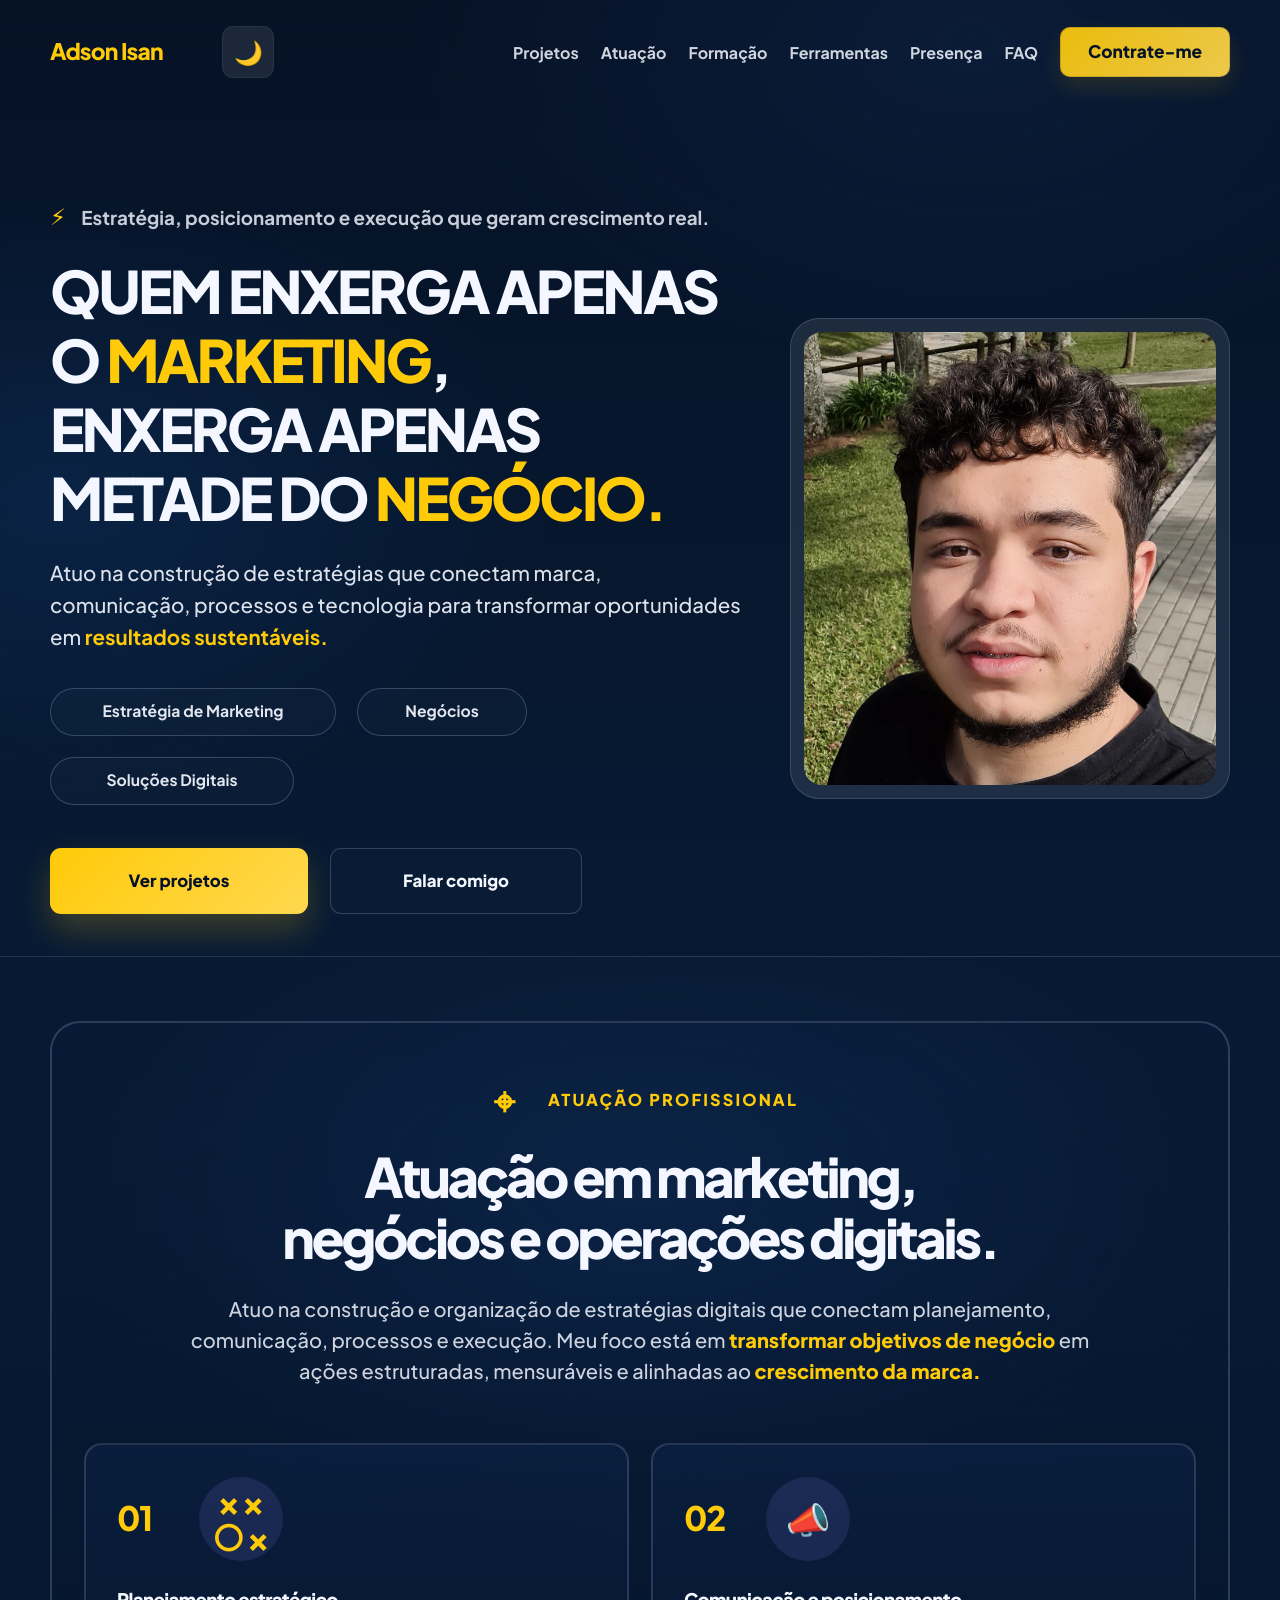
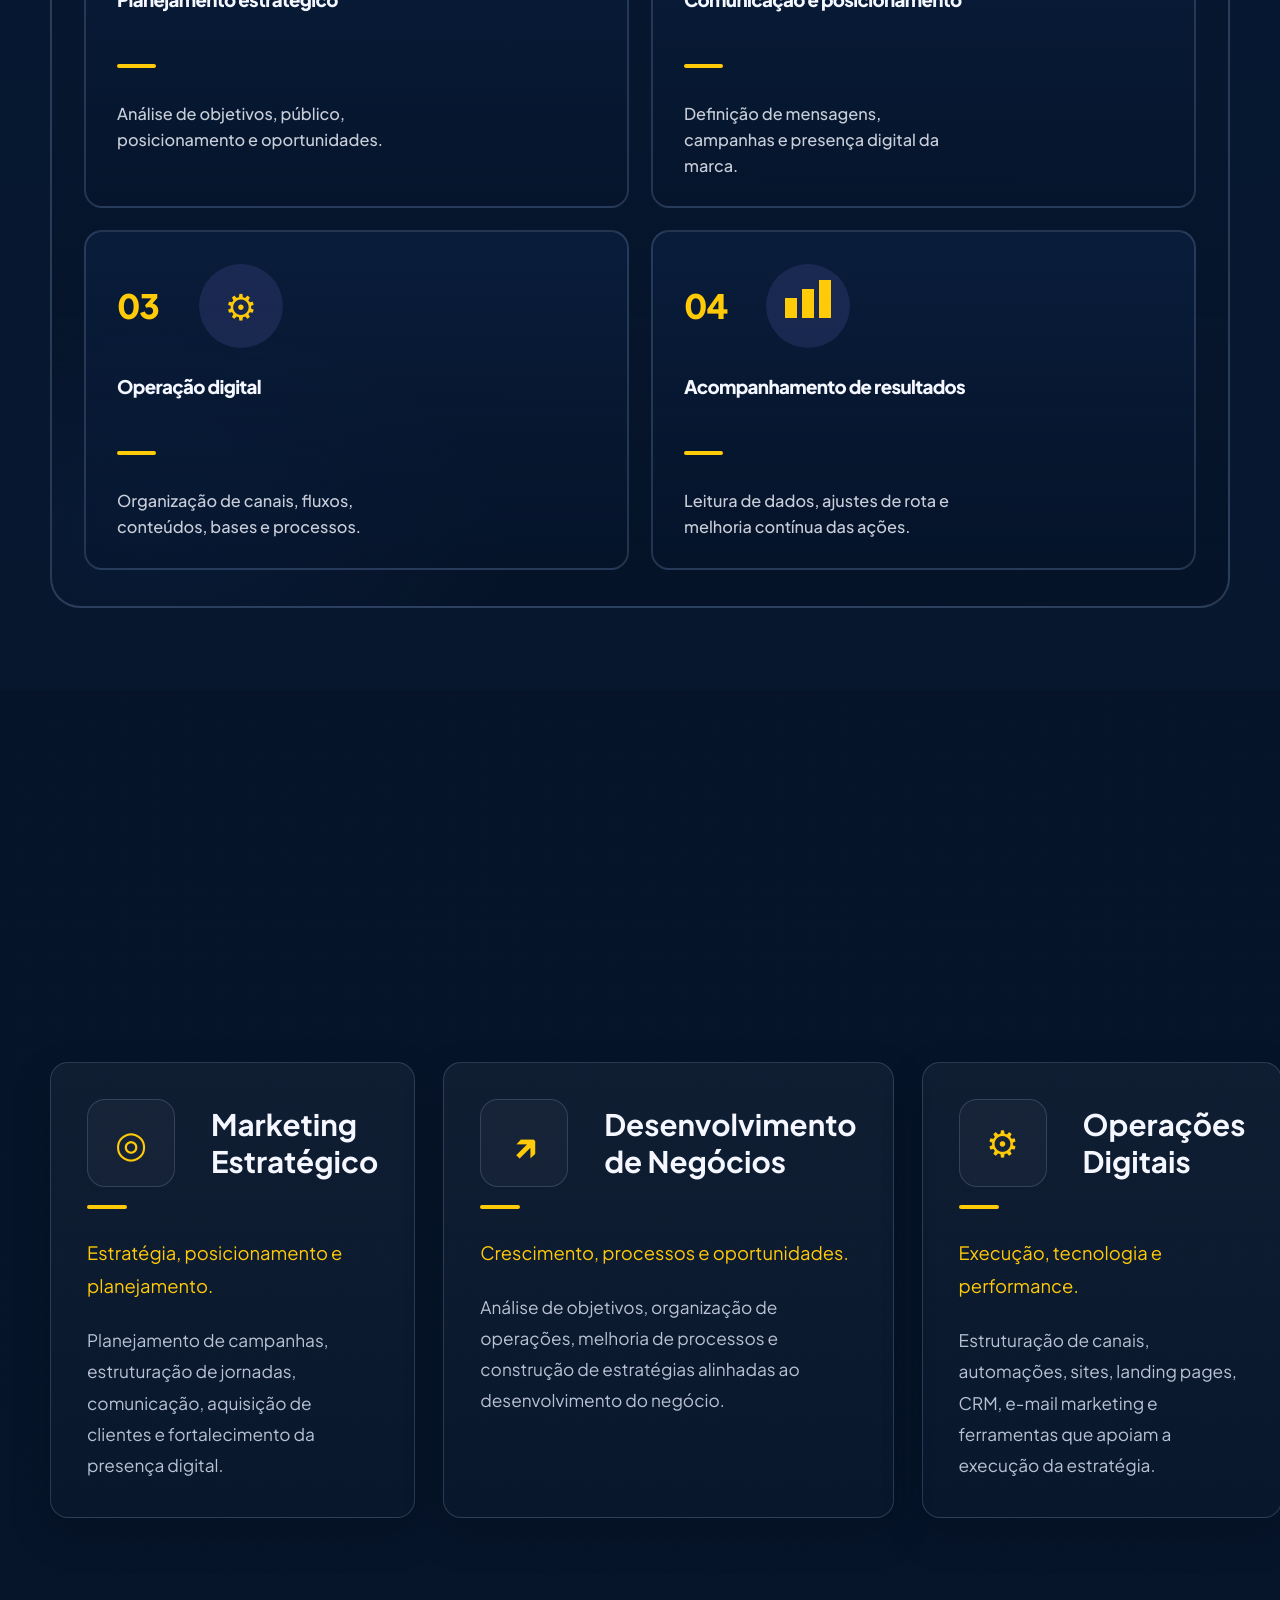
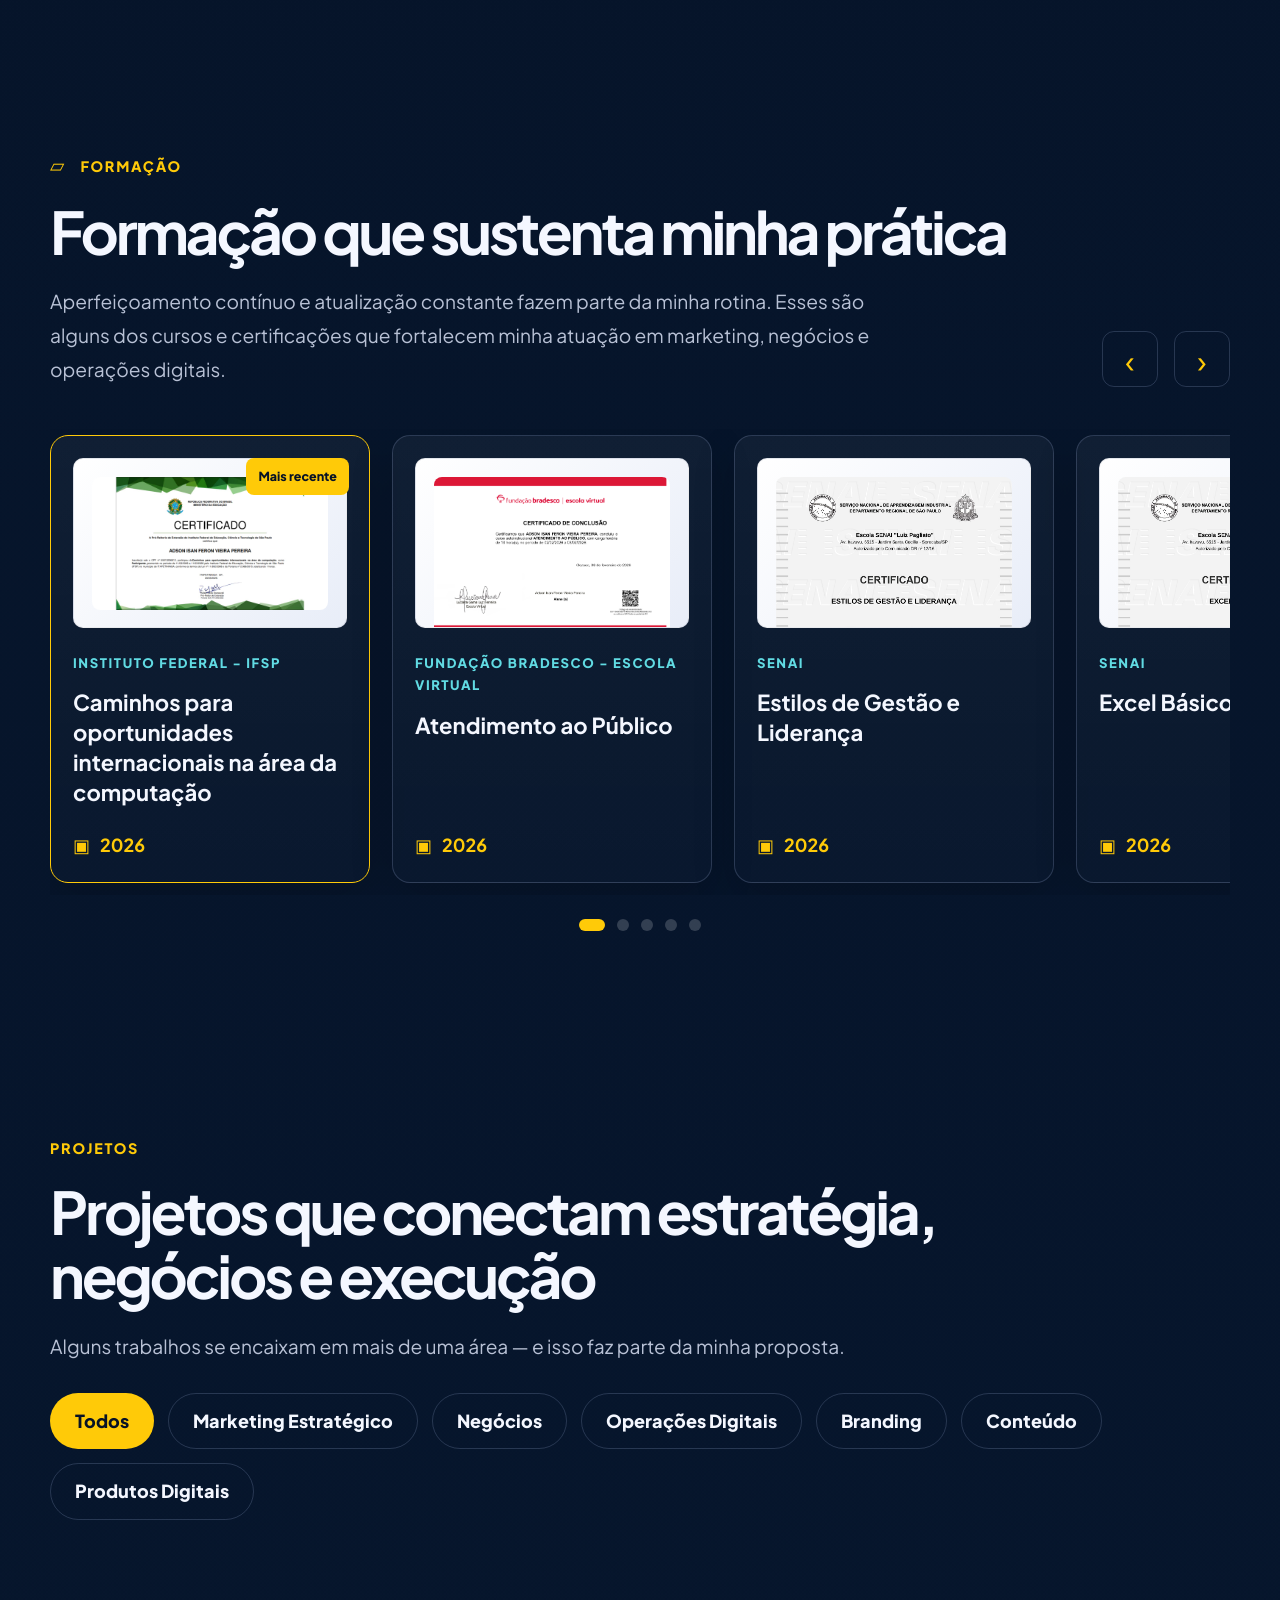
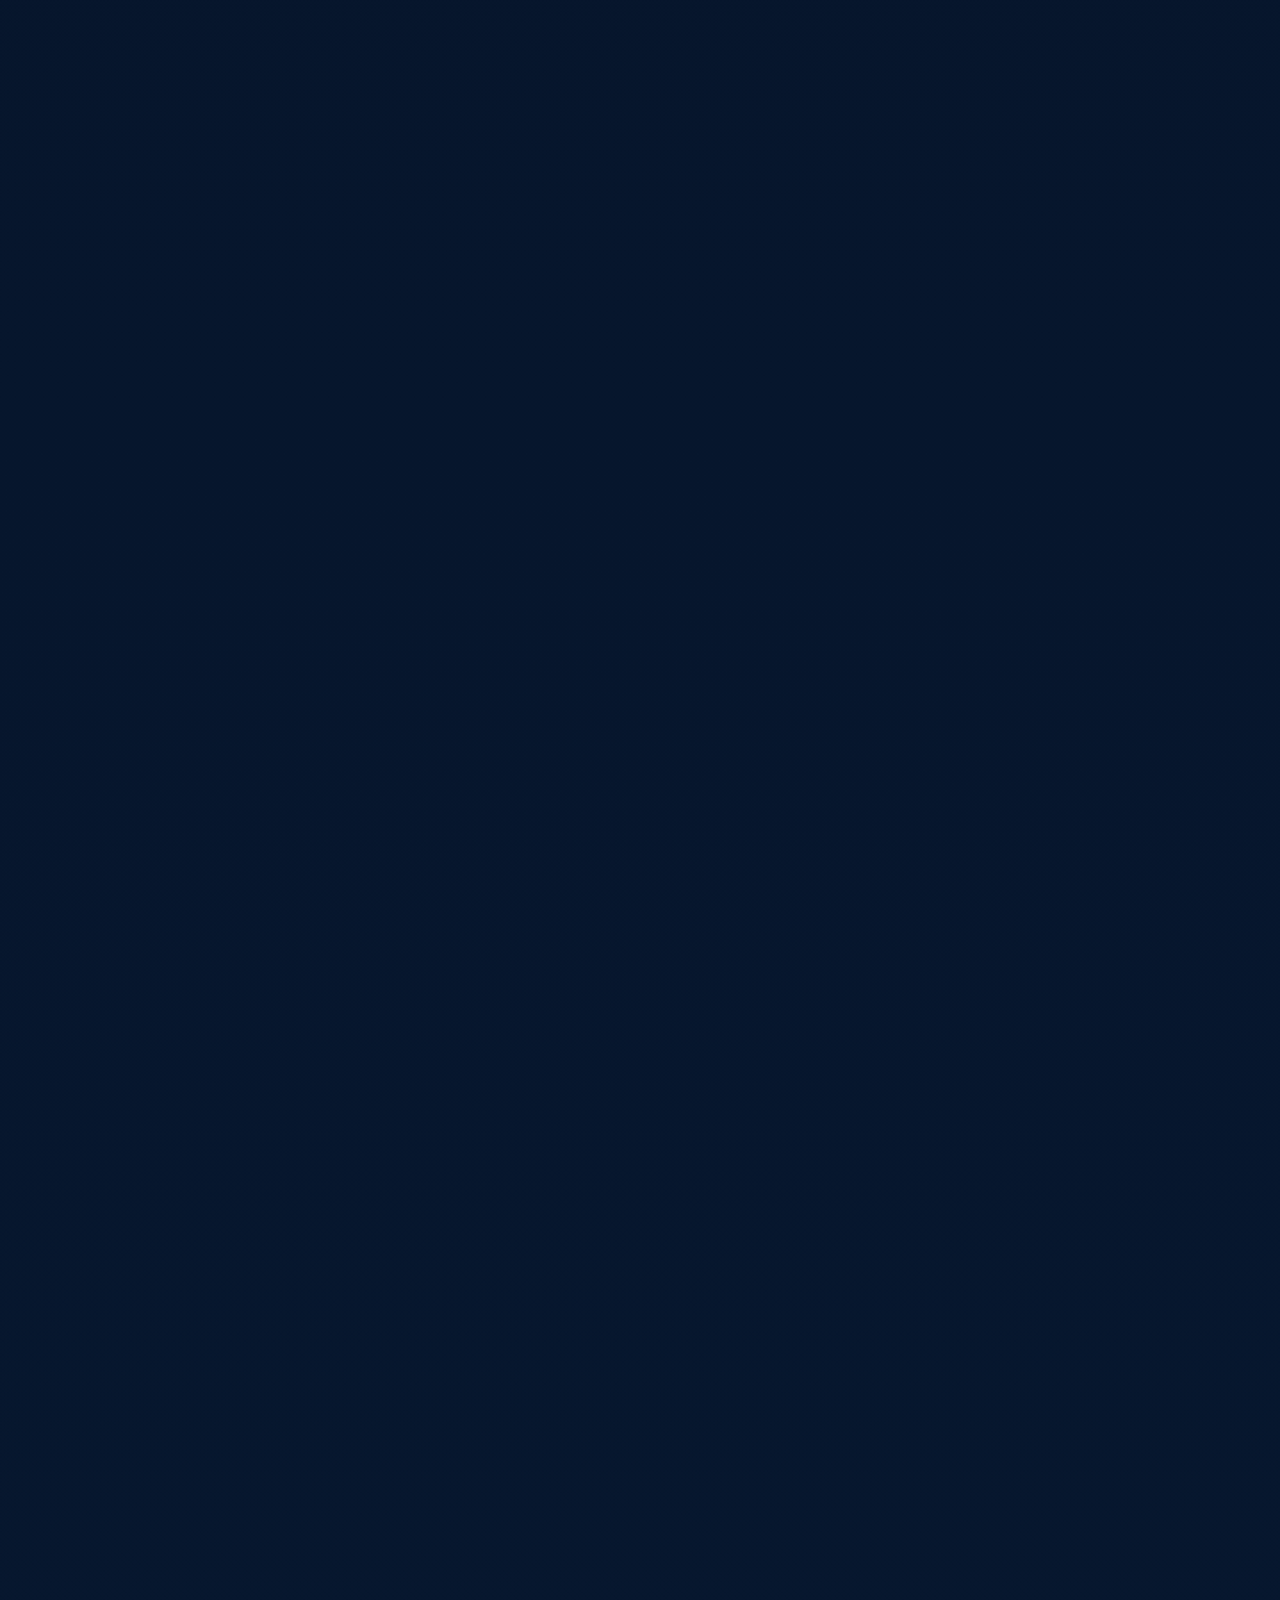
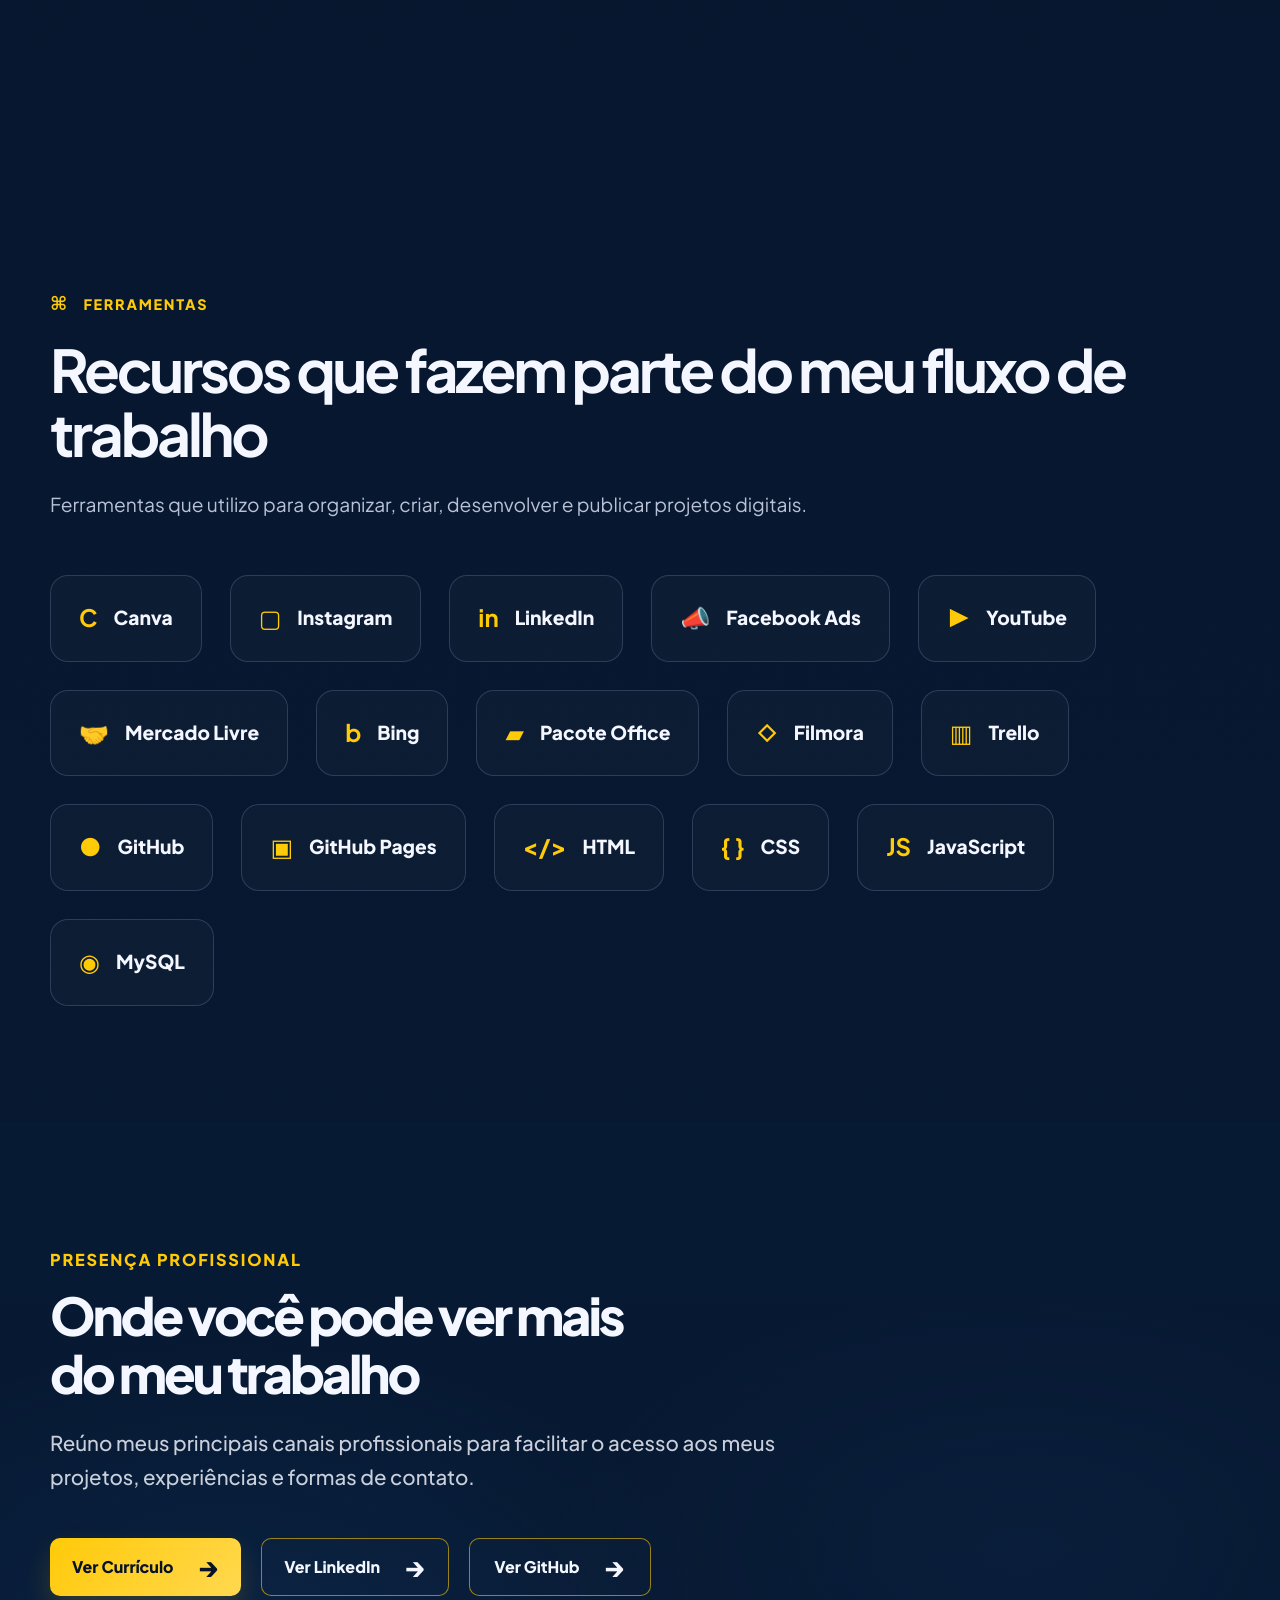
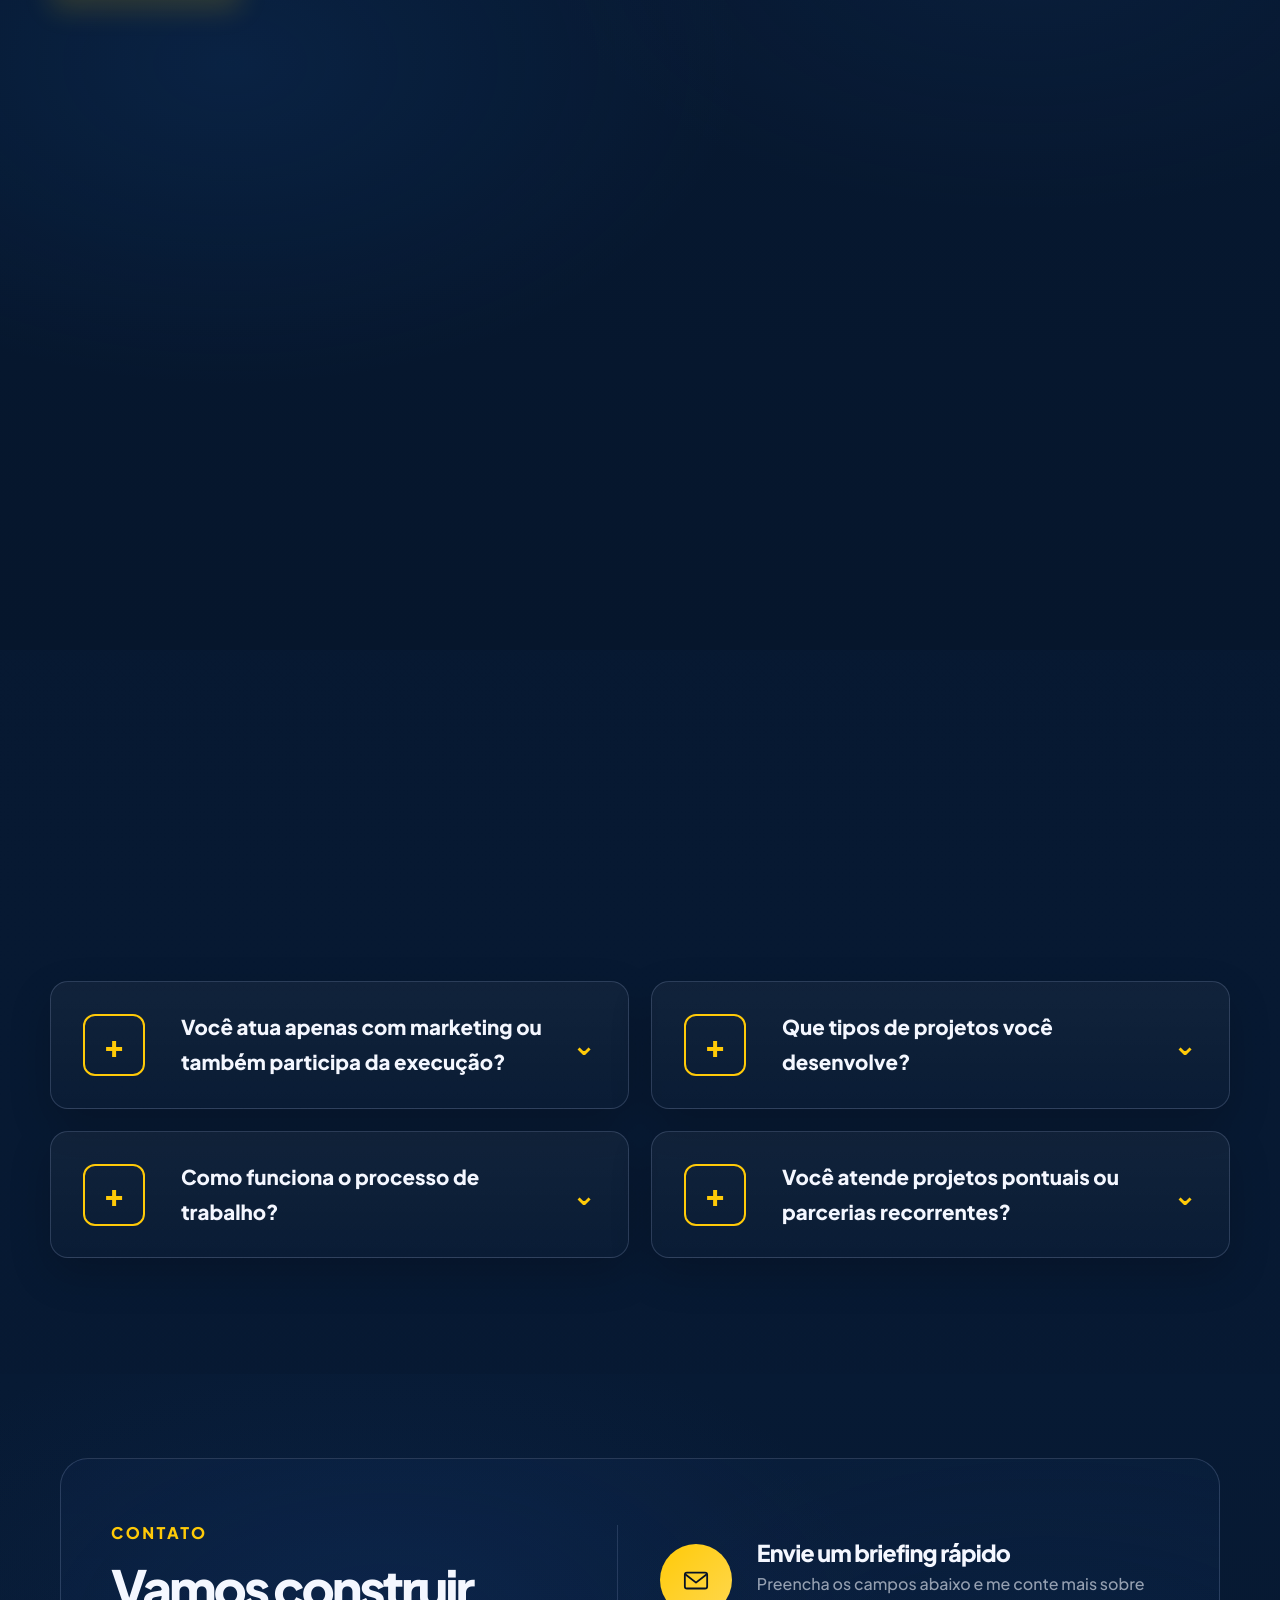
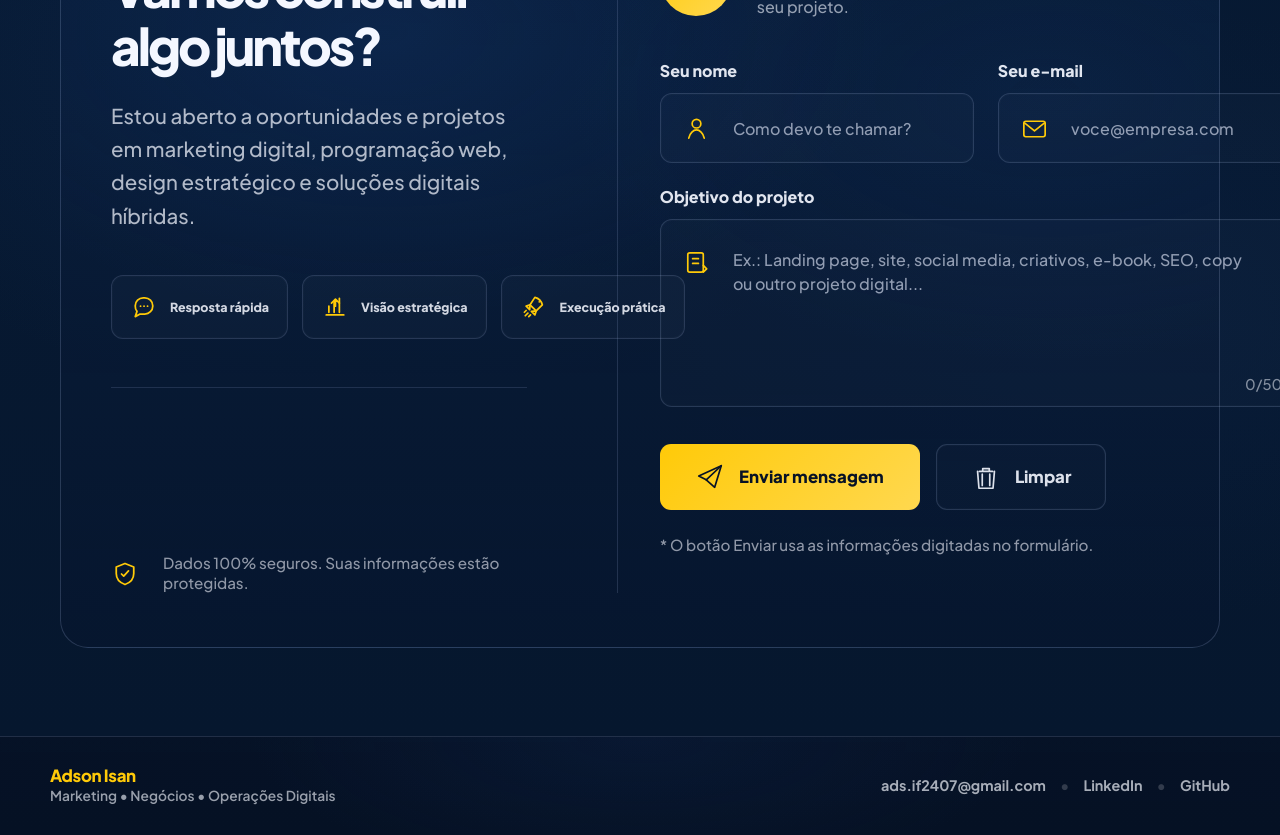
==== commit e3bf0ee2: "Add files via upload" ====
--- a/index.html
+++ b/index.html
@@ -1,72 +1,79 @@
 <!DOCTYPE html>
 <html lang="pt-BR">
+
 <head>
+  <!-- ========================================================= -->
+  <!-- CONFIGURAÇÕES BÁSICAS -->
+  <!-- ========================================================= -->
   <meta charset="utf-8">
   <meta http-equiv="X-UA-Compatible" content="IE=edge">
   <meta name="viewport" content="width=device-width, initial-scale=1">
   <meta name="color-scheme" content="dark light">
-  <meta name="theme-color" content="#8e79ff">
-
-  <title>Adson Isan — Soluções Digitais em Marketing, Design e Programação Web</title>
-  <meta
-    name="description"
-    content="Portfólio de Adson Isan: soluções digitais em marketing, design estratégico e programação web. Criação de sites, landing pages, produtos digitais, copywriting, SEO e projetos para negócios e marcas."
-  >
+  <meta name="theme-color" content="#06152b">
+
+  <!-- ========================================================= -->
+  <!-- SEO -->
+  <!-- ========================================================= -->
+  <title>Adson Isan — Marketing, Negócios e Tecnologia</title>
+  <meta name="description" content="Portfólio de Adson Isan: marketing estratégico, negócios, operações digitais, desenvolvimento web, comunicação digital e soluções orientadas a crescimento.">
   <meta name="robots" content="index, follow">
   <link rel="canonical" href="https://SEU-USUARIO.github.io/">
 
+  <!-- ========================================================= -->
+  <!-- FONTES E ARQUIVOS -->
+  <!-- ========================================================= -->
   <link rel="preconnect" href="https://fonts.gstatic.com" crossorigin>
-  <link rel="preload" as="image" href="assets/adson.jpg" fetchpriority="high">
-  <link
-    href="https://fonts.googleapis.com/css2?family=Plus+Jakarta+Sans:wght@400;600;700;800&display=swap"
-    rel="stylesheet"
-  >
+  <link rel="preload" as="image" href="adson-isan.jpeg" fetchpriority="high">
+  <link href="https://fonts.googleapis.com/css2?family=Plus+Jakarta+Sans:wght@400;500;600;700;800;900&display=swap" rel="stylesheet">
   <link rel="stylesheet" href="styles.css">
 
+  <!-- ========================================================= -->
+  <!-- OPEN GRAPH -->
+  <!-- ========================================================= -->
   <meta property="og:type" content="website">
   <meta property="og:locale" content="pt_BR">
-  <meta property="og:title" content="Adson Isan — Soluções Digitais em Marketing, Design e Programação Web">
-  <meta
-    property="og:description"
-    content="Portfólio com projetos de marketing digital, design estratégico, landing pages, sites, produtos digitais e programação web."
-  >
+  <meta property="og:title" content="Adson Isan — Marketing, Negócios e Tecnologia">
+  <meta property="og:description" content="Portfólio profissional com projetos em marketing, negócios, operações digitais, sites, landing pages, comunicação e crescimento.">
   <meta property="og:url" content="https://SEU-USUARIO.github.io/">
   <meta property="og:image" content="https://SEU-USUARIO.github.io/assets/preview.jpg">
 
+  <!-- ========================================================= -->
+  <!-- TWITTER CARD -->
+  <!-- ========================================================= -->
   <meta name="twitter:card" content="summary_large_image">
-  <meta name="twitter:title" content="Adson Isan — Soluções Digitais">
-  <meta
-    name="twitter:description"
-    content="Marketing, design e programação web para criar experiências digitais que atraem, comunicam e convertem."
-  >
+  <meta name="twitter:title" content="Adson Isan — Marketing, Negócios e Tecnologia">
+  <meta name="twitter:description" content="Estratégia, posicionamento e execução que geram crescimento real.">
   <meta name="twitter:image" content="https://SEU-USUARIO.github.io/assets/preview.jpg">
 
+  <!-- ========================================================= -->
+  <!-- DADOS ESTRUTURADOS -->
+  <!-- ========================================================= -->
   <script type="application/ld+json">
     {
       "@context": "https://schema.org",
       "@type": "Person",
       "name": "Adson Isan",
-      "jobTitle": "Profissional de Soluções Digitais em Marketing, Design e Programação Web",
+      "jobTitle": "Profissional de Marketing, Negócios e Operações Digitais",
       "email": "mailto:ads.if2407@gmail.com",
       "telephone": "+55-15-99858-4798",
-      "image": "https://SEU-USUARIO.github.io/assets/adson.jpg",
+      "image": "https://SEU-USUARIO.github.io/adson-isan.jpeg",
       "url": "https://SEU-USUARIO.github.io/",
       "knowsAbout": [
+        "Marketing Estratégico",
         "Marketing Digital",
+        "Negócios",
+        "Operações Digitais",
+        "Publicidade e Propaganda",
+        "Copywriting",
         "SEO",
-        "Copywriting",
-        "Design Estratégico",
         "Social Media",
         "Landing Pages",
         "HTML",
         "CSS",
         "JavaScript",
-        "Programação Web",
-        "Front-end",
         "Produtos Digitais",
         "Canva",
         "GitHub",
-        "GitHub Pages",
         "Trello"
       ],
       "sameAs": [
@@ -78,367 +85,567 @@
 
   <script id="faq-schema" type="application/ld+json"></script>
 </head>
+
 <body>
+  <!-- ========================================================= -->
+  <!-- ACESSIBILIDADE E BOTÃO VOLTAR AO TOPO -->
+  <!-- ========================================================= -->
   <a class="skip-link" href="#conteudo">Ir para o conteúdo</a>
 
-  <button class="float-btn" id="toTopBtn" aria-label="Ir ao topo">↑</button>
-  <button class="float-btn" id="toBottomBtn" aria-label="Ir ao fim">↓</button>
-
+  <!-- ========================================================= -->
+  <!-- HEADER / NAVBAR / HERO -->
+  <!-- ========================================================= -->
   <header class="site-header" id="topo">
     <div class="container">
       <nav class="navbar" aria-label="Navegação principal">
-        <a class="brand" href="#topo" aria-label="Início">Adson<span> Isan</span></a>
+        <a class="brand" href="#topo" aria-label="Início">Adson Isan</a>
 
         <button id="themeToggle" class="theme-toggle" aria-label="Alternar tema">🌙</button>
 
-        <button
-          id="menuToggle"
-          class="menu-toggle"
-          aria-expanded="false"
-          aria-controls="navLinks"
-          aria-label="Abrir menu"
-        >
-          ☰
-        </button>
+        <button id="menuToggle" class="menu-toggle" aria-expanded="false" aria-controls="navLinks" aria-label="Abrir menu">☰</button>
 
         <ul id="navLinks" class="nav-links">
           <li><a href="#projetos">Projetos</a></li>
           <li><a href="#atuacao">Atuação</a></li>
+          <li><a href="#formacao">Formação</a></li>
           <li><a href="#ferramentas">Ferramentas</a></li>
-          <li><a href="#produtos">Produtos</a></li>
           <li><a href="#presenca">Presença</a></li>
           <li><a href="#faq">FAQ</a></li>
           <li><a class="hire" href="#contato">Contrate-me</a></li>
-          <li class="divider" aria-hidden="true"></li>
         </ul>
       </nav>
     </div>
 
     <section class="hero" aria-label="Destaque">
-      <div class="hero-bg" aria-hidden="true"></div>
-
       <div class="container hero-grid">
         <div class="hero-text reveal">
-          <p class="kicker">⚡ Soluções digitais em marketing, design e programação web</p>
-
-          <h1>
-            Eu crio experiências digitais que unem
-            <span class="grad">marketing e código.</span>
+          <p class="kicker">
+            <span aria-hidden="true">⚡</span>
+            Estratégia, posicionamento e execução que geram crescimento real.
+          </p>
+
+          <h1 class="hero-title">
+            Quem enxerga apenas<br>
+            o <span>marketing</span>,<br>
+            enxerga apenas<br>
+            metade do <span>negócio.</span>
           </h1>
 
-          <p class="sub block-1">
-            Sou <strong>Adson Isan</strong>. Atuo com <strong>Marketing Digital</strong>,
-            <strong>Design Estratégico</strong> e <strong>Programação Web</strong>,
-            criando e gerenciando <strong>redes</strong>, <strong>sites</strong>, <strong>landing pages</strong>, <strong>produtos digitais</strong>
-            e soluções pensadas para atrair, comunicar e converter.
-          </p>
-
-          <ul class="trust block-2" aria-label="Pontos fortes">
-            <li>Marketing Digital</li>
-            <li>Programação Web</li>
-            <li>Design Estratégico</li>
+          <p class="hero-sub">
+            Atuo na construção de estratégias que conectam marca, comunicação, processos e tecnologia para transformar oportunidades em <strong>resultados sustentáveis.</strong>
+          </p>
+
+          <ul class="trust" aria-label="Pontos fortes">
+            <li>Estratégia de Marketing</li>
+            <li>Negócios</li>
+            <li>Soluções Digitais</li>
           </ul>
 
-          <div class="hero-cta block-3">
+          <div class="hero-cta">
             <a class="btn primary" href="#projetos">Ver projetos</a>
             <a class="btn ghost" href="#contato">Falar comigo</a>
           </div>
         </div>
 
         <aside class="hero-photo reveal">
-          <div class="glass hero-frame">
-            <img
-              src="adson-isan.jpeg"
-              alt="Foto profissional de Adson Isan"
-              width="600"
-              height="800"
-            >
+          <div class="hero-frame">
+            <img src="adson-isan.jpeg" alt="Foto profissional de Adson Isan" width="600" height="800">
           </div>
         </aside>
       </div>
     </section>
   </header>
 
+  <!-- ========================================================= -->
+  <!-- CONTEÚDO PRINCIPAL -->
+  <!-- ========================================================= -->
   <main id="conteudo">
-    <section class="section manifesto-section">
+
+    <!-- ========================================================= -->
+    <!-- ATUAÇÃO PROFISSIONAL -->
+    <!-- ========================================================= -->
+    <section id="atuacao-profissional" class="section professional-section">
       <div class="container">
-        <div class="manifesto-card reveal">
-          <p class="eyebrow">SOLUÇÕES DIGITAIS</p>
-
-          <h2 class="manifesto-title">
-            Crio soluções digitais que unem estratégia, visual e funcionalidade.
-          </h2>
-
-          <p class="manifesto-text">
-            Meu foco está em combinar <strong>marketing</strong>, <strong>design</strong> e
-            <strong>programação web</strong> de forma prática. A ideia é desenvolver projetos
-            que comuniquem bem, tenham boa apresentação visual e façam sentido para o objetivo de cada trabalho.
-          </p>
-
-          <div class="manifesto-points">
-            <div class="mini-point">
-              <span>01</span>
-              <p>Estratégia para organizar ideias</p>
-            </div>
-
-            <div class="mini-point">
-              <span>02</span>
-              <p>Design para comunicar melhor</p>
-            </div>
-
-            <div class="mini-point">
-              <span>03</span>
-              <p>Desenvolvimento para dar estrutura</p>
-            </div>
-
-            <div class="mini-point">
-              <span>04</span>
-              <p>Soluções pensadas para o contexto</p>
-            </div>
-          </div>
-        </div>
-      </div>
-    </section>
-
-    <section id="atuacao" class="section">
+        <div class="pro-card reveal">
+          <div class="section-head centered">
+            <p class="eyebrow">
+              <span class="line-icon">⌖</span>
+              ATUAÇÃO PROFISSIONAL
+            </p>
+
+            <h2 class="section-title">
+              Atuação em marketing,<br>
+              negócios e operações digitais.
+            </h2>
+
+            <p class="section-subtitle">
+              Atuo na construção e organização de estratégias digitais que conectam planejamento, comunicação, processos e execução. Meu foco está em <strong>transformar objetivos de negócio</strong> em ações estruturadas, mensuráveis e alinhadas ao <strong>crescimento da marca.</strong>
+            </p>
+          </div>
+
+          <div class="steps-grid">
+            <article class="step-card">
+              <div class="step-top">
+                <strong>01</strong>
+                <span aria-hidden="true">××<br>○×</span>
+              </div>
+              <h3>Planejamento estratégico</h3>
+              <i></i>
+              <p>Análise de objetivos, público, posicionamento e oportunidades.</p>
+            </article>
+
+            <article class="step-card">
+              <div class="step-top">
+                <strong>02</strong>
+                <span aria-hidden="true">📣</span>
+              </div>
+              <h3>Comunicação e posicionamento</h3>
+              <i></i>
+              <p>Definição de mensagens, campanhas e presença digital da marca.</p>
+            </article>
+
+            <article class="step-card">
+              <div class="step-top">
+                <strong>03</strong>
+                <span aria-hidden="true">⚙</span>
+              </div>
+              <h3>Operação digital</h3>
+              <i></i>
+              <p>Organização de canais, fluxos, conteúdos, bases e processos.</p>
+            </article>
+
+            <article class="step-card">
+              <div class="step-top">
+                <strong>04</strong>
+                <span aria-hidden="true">▮▮▮</span>
+              </div>
+              <h3>Acompanhamento de resultados</h3>
+              <i></i>
+              <p>Leitura de dados, ajustes de rota e melhoria contínua das ações.</p>
+            </article>
+          </div>
+        </div>
+      </div>
+    </section>
+
+    <!-- ========================================================= -->
+    <!-- ÁREAS DE ATUAÇÃO -->
+    <!-- ========================================================= -->
+    <section id="atuacao" class="section areas-section">
       <div class="container">
         <div class="section-head reveal">
-          <p class="eyebrow">ÁREAS DE ATUAÇÃO</p>
-          <h2 class="section-title">Onde eu gero valor</h2>
+          <p class="eyebrow">
+            <span class="line-icon">⌖</span>
+            ÁREAS DE ATUAÇÃO
+          </p>
+
+          <h2 class="section-title">Áreas onde gero valor</h2>
+
           <p class="section-subtitle">
-            Uma atuação híbrida para projetos que exigem visão estratégica e execução prática.
+            Minha atuação combina estratégia, negócios e operações digitais para transformar objetivos em ações estruturadas e mensuráveis.
           </p>
         </div>
 
         <div class="areas-grid">
           <article class="area-card reveal">
             <div class="area-top">
-              <span class="area-icon">📈</span>
-              <span class="area-label">Marketing Digital</span>
-            </div>
-            <h3>Estratégia e performance</h3>
-            <p>
-              Copywriting, SEO, posicionamento, conteúdo e estrutura de comunicação para transformar
-              presença digital em oportunidade real.
-            </p>
+              <span class="area-icon">◎</span>
+              <h3>Marketing<br>Estratégico</h3>
+            </div>
+            <i></i>
+            <p class="area-call">Estratégia, posicionamento e planejamento.</p>
+            <p>Planejamento de campanhas, estruturação de jornadas, comunicação, aquisição de clientes e fortalecimento da presença digital.</p>
           </article>
 
           <article class="area-card reveal">
             <div class="area-top">
-              <span class="area-icon">💻</span>
-              <span class="area-label">Programação Web</span>
-            </div>
-            <h3>Sites e landing pages</h3>
-            <p>
-              Desenvolvimento de páginas e interfaces responsivas com HTML, CSS e JavaScript,
-              com foco em clareza, usabilidade e conversão.
-            </p>
+              <span class="area-icon">↗</span>
+              <h3>Desenvolvimento<br>de Negócios</h3>
+            </div>
+            <i></i>
+            <p class="area-call">Crescimento, processos e oportunidades.</p>
+            <p>Análise de objetivos, organização de operações, melhoria de processos e construção de estratégias alinhadas ao desenvolvimento do negócio.</p>
           </article>
 
           <article class="area-card reveal">
             <div class="area-top">
-              <span class="area-icon">🎨</span>
-              <span class="area-label">Design Estratégico</span>
-            </div>
-            <h3>Visual com propósito</h3>
-            <p>
-              Peças, layouts, criativos, identidades e materiais digitais pensados para reforçar marca,
-              transmitir valor e melhorar comunicação.
+              <span class="area-icon">⚙</span>
+              <h3>Operações<br>Digitais</h3>
+            </div>
+            <i></i>
+            <p class="area-call">Execução, tecnologia e performance.</p>
+            <p>Estruturação de canais, automações, sites, landing pages, CRM, e-mail marketing e ferramentas que apoiam a execução da estratégia.</p>
+          </article>
+        </div>
+      </div>
+    </section>
+
+    <!-- ========================================================= -->
+    <!-- FORMAÇÃO -->
+    <!-- ========================================================= -->
+    <section id="formacao" class="section certificates-section">
+      <div class="container">
+        <div class="section-head reveal cert-head">
+          <div>
+            <p class="eyebrow">
+              <span class="line-icon">▱</span>
+              FORMAÇÃO
             </p>
-          </article>
-        </div>
-      </div>
-    </section>
-
+
+            <h2 class="section-title">Formação que sustenta minha prática</h2>
+
+            <p class="section-subtitle">
+              Aperfeiçoamento contínuo e atualização constante fazem parte da minha rotina. Esses são alguns dos cursos e certificações que fortalecem minha atuação em marketing, negócios e operações digitais.
+            </p>
+          </div>
+
+          <div class="cert-controls" aria-label="Controle do carrossel">
+            <button id="certPrev" class="icon-btn" type="button" aria-label="Anterior">‹</button>
+            <button id="certNext" class="icon-btn" type="button" aria-label="Próximo">›</button>
+          </div>
+        </div>
+
+        <div class="cert-track" id="certTrack" aria-live="polite">
+          <article class="cert-card featured">
+            <span class="badge">Mais recente</span>
+
+            <div class="cert-thumb">
+              <img src="IFSP - Caminhos para oportunidades internacionais na área da computação.jpg" alt="Certificado Google Analytics 4">
+            </div>
+
+            <span class="cert-provider">INSTITUTO FEDERAL - IFSP</span>
+            <h3>Caminhos para oportunidades internacionais na área da computação</h3>
+
+            <div class="cert-date">
+              <span aria-hidden="true">▣</span>
+              <b>2026</b>
+            </div>
+          </article>
+
+          <article class="cert-card">
+            <div class="cert-thumb">
+              <img src="FUNDAÇÃO BRADESCO - Atendimento Público.png" alt="Certificado Media Buying Professional">
+            </div>
+
+            <span class="cert-provider">FUNDAÇÃO BRADESCO - ESCOLA VIRTUAL</span>
+            <h3>Atendimento ao Público</h3>
+
+            <div class="cert-date">
+              <span aria-hidden="true">▣</span>
+              <b>2026</b>
+            </div>
+          </article>
+
+          <article class="cert-card">
+            <div class="cert-thumb">
+              <img src="SENAI - Estilos de Gestão e Liderança" alt="Certificado Media Buying Professional">
+            </div>
+
+            <span class="cert-provider">SENAI</span>
+            <h3>Estilos de Gestão e Liderança</h3>
+
+            <div class="cert-date">
+              <span aria-hidden="true">▣</span>
+              <b>2026</b>
+            </div>
+          </article>
+
+          <article class="cert-card">
+            <div class="cert-thumb">
+              <img src="SENAI - Excel Básico" alt="Certificado Media Buying Professional">
+            </div>
+
+            <span class="cert-provider">SENAI</span>
+            <h3>Excel Básico</h3>
+
+            <div class="cert-date">
+              <span aria-hidden="true">▣</span>
+              <b>2026</b>
+            </div>
+          </article>
+
+          <article class="cert-card">
+            <div class="cert-thumb">
+              <img src="SENAI - Assistente Administrativo" alt="Certificado Media Buying Professional">
+            </div>
+
+            <span class="cert-provider">SENAI</span>
+            <h3>Assistente Administrativo</h3>
+
+            <div class="cert-date">
+              <span aria-hidden="true">▣</span>
+              <b>2025</b>
+            </div>
+          </article>
+
+          <article class="cert-card">
+            <div class="cert-thumb">
+              <img src="FUNDAÇÃO BRADESCO - Crie um site simples usando HTML, CSS e JavaScript" alt="Certificado Media Buying Professional">
+            </div>
+
+            <span class="cert-provider">FUNDAÇÃO BRADESCO - ESCOLA VIRTUAL</span>
+            <h3>Crie um site simples usando HTML, CSS e JavaScript</h3>
+
+            <div class="cert-date">
+              <span aria-hidden="true">▣</span>
+              <b>2024</b>
+            </div>
+          </article>
+
+          <article class="cert-card">
+            <div class="cert-thumb">
+              <img src="SENAC - Marketing Digital e Vendas em Redes Sociais.jpg" alt="Certificado Media Buying Professional">
+            </div>
+
+            <span class="cert-provider">SENAC</span>
+            <h3>Marketing Digital e Vendas em Redes Sociais</h3>
+
+            <div class="cert-date">
+              <span aria-hidden="true">▣</span>
+              <b>2022</b>
+            </div>
+          </article>
+
+
+        </div>
+        
+
+        <div class="dots" id="certDots" aria-label="Indicadores do carrossel"></div>
+      </div>
+    </section>
+
+    <!-- ========================================================= -->
+    <!-- PROJETOS -->
+    <!-- ========================================================= -->
     <section id="projetos" class="section projects-section">
       <div class="container">
         <div class="section-head reveal">
           <p class="eyebrow">PROJETOS</p>
-          <h2 class="section-title">Projetos que conectam estratégia, visual e execução</h2>
+
+          <h2 class="section-title">
+            Projetos que conectam estratégia,<br>
+            negócios e execução
+          </h2>
+
           <p class="section-subtitle">
             Alguns trabalhos se encaixam em mais de uma área — e isso faz parte da minha proposta.
           </p>
         </div>
 
         <div id="projectsFilters" class="filters" aria-label="Filtros de projetos">
-          <button data-filter="all" class="chip chip-lg active">Todos</button>
-          <button data-filter="Marketing" class="chip chip-lg">Marketing</button>
-          <button data-filter="Programação" class="chip chip-lg">Programação</button>
-          <button data-filter="Design" class="chip chip-lg">Design</button>
-          <button data-filter="Landing Page" class="chip chip-lg">Landing Pages</button>
-          <button data-filter="Site" class="chip chip-lg">Sites</button>
-          <button data-filter="Produto Digital" class="chip chip-lg">Produtos</button>
-        </div>
-
-        <div id="projectsGrid" class="grid grid-cards"></div>
-      </div>
-    </section>
-
-    <section id="ferramentas" class="section">
+          <button data-filter="all" class="chip active">Todos</button>
+          <button data-filter="Marketing Estratégico" class="chip">Marketing Estratégico</button>
+          <button data-filter="Negócios" class="chip">Negócios</button>
+          <button data-filter="Operações Digitais" class="chip">Operações Digitais</button>
+          <button data-filter="Branding" class="chip">Branding</button>
+          <button data-filter="Conteúdo" class="chip">Conteúdo</button>
+          <button data-filter="Produtos Digitais" class="chip">Produtos Digitais</button>
+        </div>
+
+        <div id="projectsGrid" class="grid project-grid"></div>
+      </div>
+    </section>
+
+    <!-- ========================================================= -->
+    <!-- FERRAMENTAS -->
+    <!-- ========================================================= -->
+    <section id="ferramentas" class="section tools-section">
       <div class="container">
         <div class="section-head reveal">
-          <p class="eyebrow">FERRAMENTAS</p>
+          <p class="eyebrow">
+            <span class="line-icon">⌘</span>
+            FERRAMENTAS
+          </p>
+
           <h2 class="section-title">Recursos que fazem parte do meu fluxo de trabalho</h2>
+
           <p class="section-subtitle">
             Ferramentas que utilizo para organizar, criar, desenvolver e publicar projetos digitais.
           </p>
         </div>
 
-        <div class="tools-wrap reveal">
-          <span class="tool-pill">HTML</span>
-          <span class="tool-pill">CSS</span>
-          <span class="tool-pill">JavaScript</span>
-          <span class="tool-pill">MySQL</span>
-          <span class="tool-pill">GitHub</span>
-          <span class="tool-pill">GitHub Pages</span>
-          <span class="tool-pill">Canva</span>
-          <span class="tool-pill">Filmora</span>
-          <span class="tool-pill">Trello</span>
-          <span class="tool-pill">Instagram</span>
-          <span class="tool-pill">LinkedIn</span>
-          <span class="tool-pill">Facebook Ads</span>
-          <span class="tool-pill">YouTube</span>
-          <span class="tool-pill">Mercado Livre</span>
-          <span class="tool-pill">Bing</span>
-          <span class="tool-pill">Pacote Office</span>
-        </div>
-      </div>
-    </section>
-
-    <section id="produtos" class="section">
-      <div class="container">
-        <div class="section-head reveal">
-          <p class="eyebrow">PRODUTOS DIGITAIS</p>
-          <h2 class="section-title">Entregas que ampliam meu portfólio</h2>
+        <div class="tools-wrap reveal" aria-label="Ferramentas utilizadas">
+          <span class="tool-pill"><b>C</b> Canva</span>
+          <span class="tool-pill"><b>▢</b> Instagram</span>
+          <span class="tool-pill"><b>in</b> LinkedIn</span>
+          <span class="tool-pill"><b>📣</b> Facebook Ads</span>
+          <span class="tool-pill"><b>▶</b> YouTube</span>
+          <span class="tool-pill"><b>🤝</b> Mercado Livre</span>
+          <span class="tool-pill"><b>b</b> Bing</span>
+          <span class="tool-pill"><b>▰</b> Pacote Office</span>
+          <span class="tool-pill"><b>◇</b> Filmora</span>
+          <span class="tool-pill"><b>▥</b> Trello</span>
+          <span class="tool-pill"><b>●</b> GitHub</span>
+          <span class="tool-pill"><b>▣</b> GitHub Pages</span>
+          <span class="tool-pill"><b>&lt;/&gt;</b> HTML</span>
+          <span class="tool-pill"><b>{ }</b> CSS</span>
+          <span class="tool-pill"><b>JS</b> JavaScript</span>
+          <span class="tool-pill"><b>◉</b> MySQL</span>
+        </div>
+      </div>
+    </section>
+
+    <!-- ========================================================= -->
+    <!-- PRESENÇA PROFISSIONAL -->
+    <!-- ========================================================= -->
+    <section id="presenca" class="section presence-section">
+      <div class="container presence-wrap">
+        <div class="presence-copy reveal">
+          <p class="eyebrow">PRESENÇA PROFISSIONAL</p>
+
+          <h2 class="section-title">
+            Onde você pode ver mais<br>
+            do meu trabalho
+          </h2>
+
           <p class="section-subtitle">
-            Além de páginas e campanhas, também desenvolvo ativos digitais com valor prático e estratégico.
-          </p>
-        </div>
-
-        <div class="products-grid">
-          <article class="product-card reveal">
-            <span class="product-badge">Material rico</span>
-            <h3>E-books</h3>
-            <p>
-              Conteúdo estruturado com copy, design e organização visual para gerar autoridade,
-              educar público e apoiar estratégias digitais.
-            </p>
-          </article>
-
-          <article class="product-card reveal">
-            <span class="product-badge">Comunicação</span>
-            <h3>Apresentações e materiais</h3>
-            <p>
-              PDFs, apresentações, materiais promocionais e peças de apoio comercial ou institucional
-              desenvolvidos com clareza e consistência.
-            </p>
-          </article>
-
-          <article class="product-card reveal">
-            <span class="product-badge">Conversão</span>
-            <h3>Ativos de campanha</h3>
-            <p>
-              Páginas promocionais, criativos, blocos visuais e estruturas digitais pensadas para
-              lançamentos, captação e presença online.
-            </p>
-          </article>
-        </div>
-      </div>
-    </section>
-
-    <section id="presenca" class="section presence-section">
-      <div class="container">
-        <div class="presence-wrap">
-          <div class="presence-copy reveal">
-            <p class="eyebrow">PRESENÇA PROFISSIONAL</p>
-            <h2 class="section-title">Onde você pode ver mais do meu trabalho</h2>
-            <p class="section-subtitle">
-              Reúno meus principais canais profissionais para facilitar o acesso aos meus projetos,
-              experiências e formas de contato.
-            </p>
-
-            <div class="presence-actions">
-              <a class="btn primary xl" href="curriculos.html" target="_blank" rel="noopener">Ver Currículo</a>
-              <a class="btn ghost xl" href="https://www.linkedin.com/in/ads-if2407/" target="_blank" rel="noopener">Ver LinkedIn</a>
-              <a class="btn ghost xl" href="https://github.com/O-dynn" target="_blank" rel="noopener">Ver GitHub</a>
-            </div>
-          </div>
-
-          <div class="presence-cards">
-            <article class="presence-card reveal">
-              <h3>Currículo</h3>
-              <p>Documento disponível para download e fácil acesso, com os pontos principais.</p>
-            </article>
-
-            <article class="presence-card reveal">
-              <h3>LinkedIn</h3>
-              <p>Trajetória profissional, experiências, networking e posicionamento em ambiente corporativo.</p>
-            </article>
-
-            <article class="presence-card reveal">
-              <h3>GitHub</h3>
-              <p>Projetos publicados, estrutura de código e evolução técnica em desenvolvimento web.</p>
-            </article>
-          </div>
-        </div>
-      </div>
-    </section>
-
+            Reúno meus principais canais profissionais para facilitar o acesso aos meus projetos, experiências e formas de contato.
+          </p>
+
+          <div class="presence-actions">
+            <a class="btn primary" href="curriculos.html" target="_blank" rel="noopener">Ver Currículo <span>→</span></a>
+            <a class="btn ghost" href="https://www.linkedin.com/in/ads-if2407/" target="_blank" rel="noopener">Ver LinkedIn <span>→</span></a>
+            <a class="btn ghost" href="https://github.com/O-dynn" target="_blank" rel="noopener">Ver GitHub <span>→</span></a>
+          </div>
+        </div>
+
+        <div class="presence-cards reveal">
+          <a class="presence-card" href="curriculos.html" target="_blank" rel="noopener">
+            <span class="presence-icon" aria-hidden="true">
+              <svg viewBox="0 0 64 64"><path d="M20 8h18l12 12v36H20z"/><path d="M38 8v14h14"/><path d="M27 34h18M27 44h18"/></svg>
+            </span>
+            <strong>Currículo</strong>
+          </a>
+
+          <a class="presence-card" href="https://www.linkedin.com/in/ads-if2407/" target="_blank" rel="noopener">
+            <span class="presence-icon presence-icon-text" aria-hidden="true">in</span>
+            <strong>LinkedIn</strong>
+          </a>
+
+          <a class="presence-card" href="https://github.com/O-dynn" target="_blank" rel="noopener">
+            <span class="presence-icon" aria-hidden="true">
+              <svg viewBox="0 0 64 64"><path d="M32 7C18.8 7 8 17.7 8 31c0 10.5 6.8 19.4 16.2 22.7 1.2.2 1.7-.5 1.7-1.2v-4.2c-6.6 1.4-8-2.8-8-2.8-1.1-2.7-2.6-3.4-2.6-3.4-2.1-1.5.2-1.4.2-1.4 2.4.2 3.6 2.5 3.6 2.5 2.1 3.6 5.5 2.5 6.8 1.9.2-1.5.8-2.5 1.5-3.1-5.3-.6-10.8-2.6-10.8-11.8 0-2.6.9-4.7 2.4-6.4-.2-.6-1.1-3 .2-6.3 0 0 2-.6 6.5 2.4a22.4 22.4 0 0 1 11.8 0c4.5-3 6.5-2.4 6.5-2.4 1.3 3.3.5 5.7.2 6.3 1.5 1.7 2.4 3.8 2.4 6.4 0 9.2-5.6 11.2-10.9 11.8.9.8 1.7 2.3 1.7 4.6v6.9c0 .7.4 1.4 1.7 1.2A24 24 0 0 0 56 31C56 17.7 45.2 7 32 7z"/></svg>
+            </span>
+            <strong>GitHub</strong>
+          </a>
+
+          <a class="presence-card" href="https://www.instagram.com/_ads_if_/" target="_blank" rel="noopener">
+            <span class="presence-icon" aria-hidden="true">
+              <svg viewBox="0 0 64 64"><rect x="14" y="14" width="36" height="36" rx="11"/><circle cx="32" cy="32" r="10"/><circle cx="43" cy="21" r="2.4"/></svg>
+            </span>
+            <strong>Instagram</strong>
+          </a>
+
+          <a class="presence-card" href="mailto:ads.if2407@gmail.com">
+            <span class="presence-icon" aria-hidden="true">
+              <svg viewBox="0 0 64 64"><rect x="10" y="17" width="44" height="32" rx="4"/><path d="M12 21l20 16 20-16"/></svg>
+            </span>
+            <strong>E-mail</strong>
+          </a>
+
+          <a class="presence-card" href="https://wa.me/5515998584798" target="_blank" rel="noopener">
+            <span class="presence-icon" aria-hidden="true">
+              <svg viewBox="0 0 64 64"><path d="M16 52l3-10a22 22 0 1 1 8 7z"/><path d="M25 23c1-2 3-2 4 0l2 4c.4 1 .2 2-.6 2.7l-1.5 1.2a16 16 0 0 0 7.2 7.1l1.4-1.6c.7-.8 1.8-1 2.7-.5l4 2c2 1 1.7 3 .3 4.3-1.6 1.5-4.2 2-7.7.7-6.3-2.3-11.2-7.2-13.5-13.5-1.3-3.5-.8-6.1.7-7.7z"/></svg>
+            </span>
+            <strong>WhatsApp</strong>
+          </a>
+
+          <a class="presence-card" href="#" target="_blank" rel="noopener">
+            <span class="presence-icon" aria-hidden="true">
+              <svg viewBox="0 0 64 64"><rect x="9" y="18" width="46" height="28" rx="8"/><path d="M29 26l11 6-11 6z"/></svg>
+            </span>
+            <strong>YouTube</strong>
+          </a>
+
+          <a class="presence-card" href="#topo">
+            <span class="presence-icon" aria-hidden="true">
+              <svg viewBox="0 0 64 64"><circle cx="32" cy="32" r="22"/><path d="M10 32h44M32 10c7 7 10 14 10 22s-3 15-10 22M32 10c-7 7-10 14-10 22s3 15 10 22"/></svg>
+            </span>
+            <strong>Site / Portfólio</strong>
+          </a>
+        </div>
+      </div>
+    </section>
+
+    <!-- ========================================================= -->
+    <!-- FAQ -->
+    <!-- ========================================================= -->
     <section id="faq" class="section faq-section">
       <div class="container">
         <div class="section-head reveal">
           <p class="eyebrow">FAQ</p>
+
           <h2 class="section-title">Perguntas frequentes</h2>
-          <p class="section-subtitle">Um perfil flexível para marketing, design e programação web.</p>
+
+          <p class="section-subtitle">
+            Um perfil flexível para marketing, business e estratégia digital.
+          </p>
         </div>
 
         <div class="faq-grid" id="faqGrid"></div>
       </div>
     </section>
 
+    <!-- ========================================================= -->
+    <!-- CONTATO -->
+    <!-- ========================================================= -->
     <section id="contato" class="section contact-section">
       <div class="container">
-        <div class="contact-shell glass reveal">
+        <div class="contact-shell reveal">
           <div class="contact-intro">
             <p class="eyebrow">CONTATO</p>
-            <h2 class="section-title">Vamos construir algo digital juntos?</h2>
+
+            <h2 class="section-title">
+              Vamos construir<br>
+              algo juntos?
+            </h2>
+
             <p class="section-subtitle">
-              Estou aberto a oportunidades e projetos em marketing digital, programação web,
-              design estratégico e soluções digitais híbridas.
+              Estou aberto a oportunidades e projetos em marketing digital, programação web, design estratégico e soluções digitais híbridas.
             </p>
 
-            <ul class="contact-badges">
-              <li>Resposta rápida</li>
-              <li>Visão estratégica</li>
-              <li>Execução prática</li>
+            <ul class="contact-badges" aria-label="Diferenciais do contato">
+              <li>
+                <span aria-hidden="true">
+                  <svg viewBox="0 0 64 64"><path d="M12 29a18 18 0 0 1 18-18h4a18 18 0 0 1 18 18v1a18 18 0 0 1-18 18H23l-11 6 4-12a17.8 17.8 0 0 1-4-12z"/><path d="M24 30h.2M32 30h.2M40 30h.2"/></svg>
+                </span>
+                Resposta rápida
+              </li>
+              <li>
+                <span aria-hidden="true">
+                  <svg viewBox="0 0 64 64"><path d="M12 50h40"/><path d="M18 44V30M30 44V20M42 44V12"/><path d="M24 23l9-9 9 9M33 14v16"/></svg>
+                </span>
+                Visão estratégica
+              </li>
+              <li>
+                <span aria-hidden="true">
+                  <svg viewBox="0 0 64 64"><path d="M34 10c8 2 15 9 17 17L37 41 23 27z"/><path d="M23 27l-9 3 8 8zM37 41l-3 9-8-8z"/><path d="M44 20h.2"/><path d="M18 46l-6 6M24 50l-4 4M14 40l-4 4"/></svg>
+                </span>
+                Execução prática
+              </li>
             </ul>
 
-            <div class="quick-actions">
-              <a
-                class="btn primary xl"
-                href="mailto:ads.if2407@gmail.com?subject=Quero%20falar%20sobre%20um%20projeto"
-              >
-                E-mail
-              </a>
-              <a
-                class="btn ghost xl"
-                href="https://wa.me/5515998584798?text=Ol%C3%A1%20Adson%2C%20quero%20conversar%20sobre%20um%20projeto."
-              >
-                WhatsApp
-              </a>
-            </div>
+            <div class="contact-divider"></div>
+            <p class="secure-note">
+              <span aria-hidden="true">
+                <svg viewBox="0 0 64 64"><path d="M32 8l20 8v15c0 13-8 21-20 25-12-4-20-12-20-25V16z"/><path d="M24 32l5 5 11-12"/></svg>
+              </span>
+              Dados 100% seguros. Suas informações estão protegidas.
+            </p>
           </div>
 
           <div class="contact-form-wrap">
-            <h3 class="card-title">Envie um briefing rápido</h3>
-
-            <form
-              id="quickForm"
-              class="contact-form"
-              action="https://formsubmit.co/ads.if2407@gmail.com"
-              method="POST"
-              autocomplete="on"
-            >
+            <div class="form-title">
+              <span aria-hidden="true">
+                <svg viewBox="0 0 64 64"><rect x="11" y="18" width="42" height="30" rx="4"/><path d="M13 22l19 15 19-15"/></svg>
+              </span>
+              <div>
+                <h3>Envie um briefing rápido</h3>
+                <p>Preencha os campos abaixo e me conte mais sobre seu projeto.</p>
+              </div>
+            </div>
+
+            <form id="quickForm" class="contact-form" action="https://formsubmit.co/ads.if2407@gmail.com" method="POST" autocomplete="on">
               <input type="hidden" name="_subject" value="Briefing — novo projeto via portfólio">
               <input type="hidden" name="_next" value="https://SEU-USUARIO.github.io/#contato">
               <input type="hidden" name="_captcha" value="false">
@@ -448,32 +655,54 @@
               <div class="form-row">
                 <label>
                   <span>Seu nome</span>
-                  <input type="text" name="nome" placeholder="Como devo te chamar?" required>
+                  <div class="field-wrap">
+                    <i aria-hidden="true">
+                      <svg viewBox="0 0 64 64"><circle cx="32" cy="22" r="9"/><path d="M16 52c2-11 10-17 16-17s14 6 16 17"/></svg>
+                    </i>
+                    <input type="text" name="nome" placeholder="Como devo te chamar?" required>
+                  </div>
                 </label>
 
                 <label>
                   <span>Seu e-mail</span>
-                  <input type="email" name="email" placeholder="voce@empresa.com" required>
+                  <div class="field-wrap">
+                    <i aria-hidden="true">
+                      <svg viewBox="0 0 64 64"><rect x="10" y="17" width="44" height="32" rx="4"/><path d="M12 21l20 16 20-16"/></svg>
+                    </i>
+                    <input type="email" name="email" placeholder="voce@empresa.com" required>
+                  </div>
                 </label>
               </div>
 
               <label class="full">
                 <span>Objetivo do projeto</span>
-                <textarea
-                  name="mensagem"
-                  rows="4"
-                  placeholder="Ex.: Landing page, site, social media, criativos, e-book, SEO, copy ou outro projeto digital..."
-                  required
-                ></textarea>
+                <div class="field-wrap textarea-wrap">
+                  <i aria-hidden="true">
+                    <svg viewBox="0 0 64 64"><rect x="14" y="12" width="32" height="40" rx="4"/><path d="M24 24h12M24 34h12M46 38l7 7-7 7"/></svg>
+                  </i>
+                  <textarea id="messageField" name="mensagem" rows="5" maxlength="500" placeholder="Ex.: Landing page, site, social media, criativos, e-book, SEO, copy ou outro projeto digital..." required></textarea>
+                  <small class="counter"><span id="charCount">0</span>/500</small>
+                </div>
               </label>
 
               <div class="form-actions">
-                <button class="btn primary" type="submit">Enviar</button>
-                <button class="btn ghost" type="reset">Limpar</button>
-                <button class="btn" type="button" id="waBtn">WhatsApp</button>
+                <button class="btn primary" type="submit">
+                  <span aria-hidden="true">
+                    <svg viewBox="0 0 64 64"><path d="M56 8L24 38"/><path d="M56 8L42 54 24 38 8 30z"/></svg>
+                  </span>
+                  Enviar mensagem
+                </button>
+                <button class="btn ghost" type="reset">
+                  <span aria-hidden="true">
+                    <svg viewBox="0 0 64 64"><path d="M18 20h28M25 20v-6h14v6M24 26v24M40 26v24M14 20l3 36h30l3-36"/></svg>
+                  </span>
+                  Limpar
+                </button>
               </div>
 
-              <p class="form-note">* O botão WhatsApp usa as informações digitadas no formulário.</p>
+              <p class="form-note">
+                * O botão Enviar usa as informações digitadas no formulário.
+              </p>
             </form>
           </div>
         </div>
@@ -481,60 +710,30 @@
     </section>
   </main>
 
-  <footer class="site-footer elev" id="fim" role="contentinfo">
-    <div class="container footer-wrap">
-      <div class="brand-col">
-        <a class="brand big" href="#topo" aria-label="Voltar ao topo">Adson<span>Isan</span></a>
-        <p class="foot-tag">Soluções Digitais em Marketing, Design Estratégico e Programação Web.</p>
-
-        <div class="socials" aria-label="Redes sociais">
-          <a class="pill icon" href="https://www.linkedin.com/in/ads-if2407/" target="_blank" rel="noopener" aria-label="LinkedIn">
-            <span>LinkedIn</span>
-          </a>
-          <a class="pill icon" href="https://github.com/O-dynn" target="_blank" rel="noopener" aria-label="GitHub">
-            <span>GitHub</span>
-          </a>
-          <a class="pill icon" href="curriculos.html" target="_blank" rel="noopener" aria-label="Currículo">
-            <span>Currículo</span>
-          </a>
-          <a class="pill icon" href="mailto:ads.if2407@gmail.com" aria-label="E-mail">
-            <span>E-mail</span>
-          </a>
-        </div>
-      </div>
-
-      <nav class="links-col" aria-label="Links rápidos">
-        <h4>Navegar</h4>
-        <ul class="linklist">
-          <li><a href="#projetos">Projetos</a></li>
-          <li><a href="#atuacao">Atuação</a></li>
-          <li><a href="#ferramentas">Ferramentas</a></li>
-          <li><a href="#produtos">Produtos</a></li>
-          <li><a href="#presenca">Presença</a></li>
-          <li><a href="#faq">FAQ</a></li>
-          <li><a href="#contato">Contato</a></li>
-        </ul>
-      </nav>
-
-      <div class="contact-col" aria-label="Contato">
-        <h4>Contato</h4>
-        <ul class="contactlist">
-          <li><a href="mailto:ads.if2407@gmail.com">ads.if2407@gmail.com</a></li>
-          <li><a href="tel:+5515998584798">+55 (15) 99858-4798</a></li>
-          <li><a href="https://wa.me/5515998584798" target="_blank" rel="noopener">WhatsApp</a></li>
-          <li><a href="https://www.linkedin.com/in/ads-if2407/" target="_blank" rel="noopener">LinkedIn</a></li>
-          <li><a href="https://github.com/O-dynn" target="_blank" rel="noopener">GitHub</a></li>
-        </ul>
-      </div>
-    </div>
-
-    <div class="container foot-legal">
-      <span>© <span id="year"></span></span>
-      <span class="dot" aria-hidden="true">•</span>
-      <span>Adson Isan</span>
+  <!-- ========================================================= -->
+  <!-- FOOTER -->
+  <!-- ========================================================= -->
+  <footer class="site-footer" id="fim" role="contentinfo">
+    <div class="container footer-simple">
+      <div class="footer-left">
+        <strong>Adson Isan</strong>
+        <span>Marketing • Negócios • Operações Digitais</span>
+      </div>
+
+      <div class="footer-right" aria-label="Links finais">
+        <a href="mailto:ads.if2407@gmail.com">ads.if2407@gmail.com</a>
+        <span aria-hidden="true">•</span>
+        <a href="https://www.linkedin.com/in/ads-if2407/" target="_blank" rel="noopener">LinkedIn</a>
+        <span aria-hidden="true">•</span>
+        <a href="https://github.com/O-dynn" target="_blank" rel="noopener">GitHub</a>
+      </div>
     </div>
   </footer>
 
-  <script type="module" src="script.js" defer></script>
+  <!-- ========================================================= -->
+  <!-- SCRIPTS -->
+  <!-- ========================================================= -->
+  <script src="script.js" defer></script>
 </body>
+
 </html>
--- a/styles.css
+++ b/styles.css
@@ -1,50 +1,53 @@
+/* ========================================================= */
+/* VARIÁVEIS */
+/* ========================================================= */
+
 :root {
-  --bg: #0b1020;
-  --bg-soft: #10172d;
-  --surface: #131b34;
-  --surface-2: #18213f;
-  --surface-3: #1d284b;
-  --text: #f3f6ff;
-  --muted: #c2c9de;
-  --muted-2: #9ba6c7;
-  --brand: #8e79ff;
-  --brand-2: #63d7df;
-  --accent: #b8a7ff;
-  --glass: rgba(255, 255, 255, 0.08);
-  --glass-strong: rgba(255, 255, 255, 0.12);
-  --border: rgba(255, 255, 255, 0.12);
-  --ring: rgba(142, 121, 255, 0.35);
-  --shadow: 0 20px 60px rgba(0, 0, 0, 0.35);
-  --radius-sm: 14px;
-  --radius-md: 20px;
-  --radius-lg: 28px;
-  --text-base: 1.04rem;
-  --text-lg: 1.12rem;
-  --text-sm: 0.96rem;
+  --bg: #061226;
+  --bg-2: #071a34;
+  --surface: #0a1c37;
+  --surface-2: #102542;
+  --card: #0b1f3c;
+
+  --text: #f4f7ff;
+  --muted: #b8c1d5;
+  --muted-2: #8693ad;
+
+  --brand: #ffca08;
+  --brand-2: #ffd84f;
+
+  --border: rgba(160, 178, 220, .22);
+  --border-strong: rgba(255, 202, 8, .42);
+
+  --shadow: 0 28px 80px rgba(0, 0, 0, .35);
+
+  --radius: 24px;
+  --radius-lg: 34px;
+  --max: 1440px;
 }
 
 :root.light {
-  --bg: #f4f7ff;
-  --bg-soft: #edf2ff;
-  --surface: #ffffff;
-  --surface-2: #f7f9ff;
-  --surface-3: #eef3ff;
-  --text: #172033;
-  --muted: #4f5b78;
-  --muted-2: #6e7892;
-  --brand: #6d59ff;
-  --brand-2: #38c8d0;
-  --accent: #8d79ff;
-  --glass: rgba(12, 18, 40, 0.05);
-  --glass-strong: rgba(12, 18, 40, 0.08);
-  --border: rgba(16, 22, 46, 0.1);
-  --ring: rgba(109, 89, 255, 0.22);
-  --shadow: 0 18px 48px rgba(20, 28, 52, 0.1);
-}
-
-*,
-*::before,
-*::after {
+  --bg: #f6f8fc;
+  --bg-2: #edf2f9;
+  --surface: #fff;
+  --surface-2: #f1f5fb;
+  --card: #fff;
+
+  --text: #071226;
+  --muted: #4c5870;
+  --muted-2: #67738b;
+
+  --border: rgba(7, 18, 38, .14);
+  --shadow: 0 22px 60px rgba(7, 18, 38, .12);
+}
+
+
+
+/* ========================================================= */
+/* RESET / BASE */
+/* ========================================================= */
+
+* {
   box-sizing: border-box;
 }
 
@@ -55,22 +58,20 @@
 
 body {
   margin: 0;
+  font-family: "Plus Jakarta Sans", system-ui, -apple-system, Segoe UI, sans-serif;
   color: var(--text);
-  font-family: "Plus Jakarta Sans", system-ui, -apple-system, Segoe UI, Roboto, Arial, sans-serif;
-  font-size: var(--text-base);
-  line-height: 1.75;
-  -webkit-font-smoothing: antialiased;
-  -moz-osx-font-smoothing: grayscale;
-  text-wrap: pretty;
+  font-size: 18px;
+  line-height: 1.7;
   overflow-x: hidden;
   background:
-    radial-gradient(1100px 600px at 90% -10%, rgba(142, 121, 255, 0.16), transparent 60%),
-    radial-gradient(900px 500px at -10% 10%, rgba(99, 215, 223, 0.12), transparent 58%),
-    linear-gradient(180deg, var(--bg), var(--bg-soft));
+    radial-gradient(1000px 560px at 78% 0%, rgba(255, 202, 8, .08), transparent 58%),
+    radial-gradient(900px 560px at 0% 12%, rgba(65, 117, 190, .16), transparent 55%),
+    linear-gradient(180deg, var(--bg), var(--bg-2));
 }
 
 a {
   color: inherit;
+  text-decoration: none;
 }
 
 img {
@@ -79,79 +80,22 @@
   height: auto;
 }
 
-p {
-  margin: 0 0 16px;
-}
-
-h1,
-h2,
-h3,
-h4,
-h5,
-h6,
-p,
-.tag,
-.chip,
-.btn,
-.nav-links a,
-.tool-pill,
-.pill.icon {
-  overflow-wrap: anywhere;
-}
-
-section,
-div,
-article,
-aside,
-main,
-header,
-footer,
-.hero-grid,
-.presence-wrap,
-.contact-shell,
-.footer-wrap,
-.areas-grid,
-.products-grid,
-.grid-cards,
-.faq-grid,
-.manifesto-points {
-  min-width: 0;
+button,
+input,
+textarea {
+  font: inherit;
 }
 
 .container {
-  width: min(1140px, 90%);
-  margin: 0 auto;
-}
-
-.section {
-  padding: 76px 0;
-}
-
-.section-head {
-  margin-bottom: 24px;
-}
-
-.section-title {
-  margin: 0 0 14px;
-  font-size: clamp(2rem, 3.4vw, 2.7rem);
-  line-height: 1.15;
-}
-
-.section-subtitle {
-  max-width: 760px;
-  margin: 0;
-  color: var(--muted);
-  font-size: 1.06rem;
-  line-height: 1.8;
-}
-
-.eyebrow {
-  margin: 0 0 12px;
-  color: var(--brand-2);
-  font-size: 0.82rem;
-  font-weight: 800;
-  letter-spacing: 0.16em;
-}
+  width: min(var(--max), 92%);
+  margin: auto;
+}
+
+
+
+/* ========================================================= */
+/* ACESSIBILIDADE */
+/* ========================================================= */
 
 .skip-link {
   position: absolute;
@@ -159,1542 +103,3578 @@
 }
 
 .skip-link:focus {
-  top: 16px;
-  left: 16px;
-  padding: 10px 14px;
+  left: 18px;
+  top: 18px;
+  z-index: 999;
+  padding: 12px 16px;
+  background: var(--brand);
+  color: #061226;
   border-radius: 12px;
-  background: var(--surface);
-  outline: 3px solid var(--ring);
-}
-
-/* Header / Nav */
-.site-header {
-  position: relative;
-  background:
-    radial-gradient(1100px 480px at 5% -10%, rgba(99, 215, 223, 0.1), transparent 60%),
-    radial-gradient(1100px 480px at 95% 0%, rgba(142, 121, 255, 0.14), transparent 60%);
-}
-
-.site-header::after {
-  content: "";
-  position: absolute;
-  right: 0;
-  bottom: 0;
-  left: 0;
-  height: 1px;
-  background: linear-gradient(90deg, transparent, var(--border), transparent);
-}
-
-.navbar {
-  position: relative;
-  display: flex;
-  align-items: center;
-  justify-content: space-between;
-  gap: 16px;
-  padding: 18px 0;
-}
-
-.brand {
-  flex-shrink: 0;
-  padding: 8px 12px;
-  font-size: 1.12rem;
+}
+
+
+
+/* ========================================================= */
+/* ELEMENTOS GERAIS */
+/* ========================================================= */
+
+.section {
+  padding: 116px 0;
+}
+
+.section-head {
+  margin-bottom: 52px;
+}
+
+.section-head.centered {
+  max-width: 980px;
+  margin-inline: auto;
+  text-align: center;
+}
+
+.eyebrow {
+  margin: 0 0 18px;
+  color: var(--brand);
+  font-size: .9rem;
   font-weight: 900;
-  letter-spacing: 0.4px;
-  white-space: nowrap;
-  text-decoration: none;
-  background: linear-gradient(90deg, var(--brand), var(--brand-2));
-  -webkit-background-clip: text;
-  background-clip: text;
-  color: transparent;
-}
-
-.menu-toggle,
-.theme-toggle {
-  padding: 10px 12px;
-  border: 1px solid var(--border);
-  border-radius: 12px;
-  background: rgba(255, 255, 255, 0.02);
-  color: var(--text);
-  cursor: pointer;
-}
-
-.menu-toggle {
-  display: none;
-}
-
-.nav-links {
-  display: flex;
-  align-items: center;
-  justify-content: flex-end;
-  flex-wrap: wrap;
-  gap: 14px;
-  margin: 0;
-  padding: 0;
-  list-style: none;
-}
-
-.nav-links a {
-  display: inline-flex;
-  align-items: center;
-  justify-content: center;
-  padding: 10px 14px;
-  border-radius: 12px;
-  color: var(--text);
-  font-size: 0.97rem;
-  text-decoration: none;
-  opacity: 0.96;
-}
-
-.nav-links a:hover {
-  background: var(--glass);
-}
-
-.nav-links .hire {
-  color: #09111f;
-  font-weight: 800;
-  background: linear-gradient(135deg, var(--brand), var(--brand-2));
-  box-shadow: 0 10px 24px rgba(98, 112, 255, 0.22);
-}
-
-.divider {
-  width: 1px;
-  height: 22px;
-  background: var(--border);
-}
-
-/* Hero */
-.hero {
-  position: relative;
-  overflow: hidden;
-  padding: 64px 0 38px;
-}
-
-.hero-bg {
-  position: absolute;
-  inset: 0;
-  background:
-    radial-gradient(900px 500px at 70% -10%, rgba(142, 121, 255, 0.16), transparent 58%),
-    radial-gradient(800px 500px at 0% 28%, rgba(99, 215, 223, 0.1), transparent 58%);
-}
-
-.hero-grid {
-  position: relative;
-  display: grid;
-  grid-template-columns: minmax(0, 1.15fr) minmax(280px, 0.85fr);
-  align-items: center;
-  gap: 36px;
-}
-
-.kicker {
-  margin: 0 0 10px;
-  color: var(--muted);
-  font-size: 1rem;
-}
-
-.hero-text h1 {
-  margin: 0 0 16px;
-  font-size: clamp(2.35rem, 4.4vw, 3.7rem);
-  line-height: 1.08;
-}
-
-.grad {
-  background: linear-gradient(120deg, var(--brand), var(--brand-2));
-  -webkit-background-clip: text;
-  background-clip: text;
-  color: transparent;
-}
-
-.sub {
-  max-width: 680px;
+  letter-spacing: .12em;
+  text-transform: uppercase;
+}
+
+.line-icon {
+  margin-right: 10px;
+  font-size: 1.3em;
+}
+
+.section-title {
+  margin: 0 0 22px;
+  font-size: clamp(2.45rem, 4.6vw, 4.75rem);
+  line-height: 1.1;
+  letter-spacing: -.055em;
+}
+
+.section-subtitle {
+  max-width: 860px;
   margin: 0;
   color: var(--muted);
-  font-size: 1.1rem;
-  line-height: 1.85;
-}
-
-.block-1 {
-  margin-bottom: 16px;
-}
-
-.block-2 {
-  margin: 18px 0;
-}
-
-.block-3 {
-  margin: 20px 0 0;
-}
-
-.trust {
-  display: flex;
-  flex-wrap: wrap;
-  gap: 12px;
-  padding: 0;
-  list-style: none;
-}
-
-.trust li {
-  padding: 10px 14px;
-  border: 1px solid var(--border);
-  border-radius: 999px;
-  background: linear-gradient(180deg, rgba(255, 255, 255, 0.06), rgba(255, 255, 255, 0.03));
-  font-size: 0.96rem;
-}
-
-.hero-cta,
-.presence-actions,
-.quick-actions,
-.form-actions,
-.socials,
-.tools-wrap,
-.filters {
-  display: flex;
-  flex-wrap: wrap;
-  gap: 12px;
-}
-
-.hero-cta {
-  align-items: center;
-  gap: 14px;
+  font-size: 1.2rem;
+  line-height: 1.75;
+}
+
+.section-head.centered .section-subtitle {
+  margin: auto;
+}
+
+.section-subtitle strong,
+.hero-sub strong {
+  color: var(--brand);
 }
 
 .btn {
   display: inline-flex;
   align-items: center;
   justify-content: center;
-  min-height: 46px;
-  padding: 13px 17px;
+  gap: 14px;
+  min-height: 58px;
+  padding: 16px 38px;
   border: 1px solid var(--border);
-  border-radius: 14px;
-  background: rgba(255, 255, 255, 0.02);
+  border-radius: 12px;
+  background: rgba(255, 255, 255, .025);
   color: var(--text);
-  font-size: 0.98rem;
-  font-weight: 700;
-  text-decoration: none;
-  transition: transform 0.12s ease, box-shadow 0.2s ease, background 0.2s ease;
+  font-weight: 900;
+  cursor: pointer;
+  transition: .2s;
 }
 
 .btn:hover {
-  transform: translateY(-1px);
-  box-shadow: 0 12px 28px rgba(0, 0, 0, 0.18);
+  transform: translateY(-2px);
+  border-color: var(--border-strong);
 }
 
 .btn.primary {
   border: 0;
-  color: #09111f;
-  font-weight: 800;
   background: linear-gradient(135deg, var(--brand), var(--brand-2));
+  color: #071226;
+  box-shadow: 0 16px 34px rgba(255, 202, 8, .22);
 }
 
 .btn.ghost {
-  backdrop-filter: saturate(140%) blur(4px);
-}
-
-.btn.xl {
-  padding: 14px 20px;
+  background: transparent;
+}
+
+.hero-cta,
+.presence-actions,
+.form-actions {
+  display: flex;
+  flex-wrap: wrap;
+  gap: 20px;
+}
+
+
+
+/* ========================================================= */
+/* HEADER / NAVBAR */
+/* ========================================================= */
+
+.site-header {
+  border-bottom: 1px solid var(--border);
+  background: linear-gradient(180deg, rgba(2, 12, 28, .8), rgba(2, 12, 28, .15));
+}
+
+.navbar {
+  display: flex;
+  align-items: center;
+  justify-content: space-between;
+  gap: 26px;
+  min-height: 100px;
+}
+
+.brand {
+  color: var(--brand);
+  font-weight: 900;
+  font-size: 1.35rem;
+}
+
+.theme-toggle,
+.menu-toggle {
+  display: grid;
+  place-items: center;
+  width: 56px;
+  height: 56px;
+  border: 1px solid var(--border);
+  border-radius: 13px;
+  background: rgba(255, 255, 255, .07);
+  color: var(--brand);
+  font-size: 1.45rem;
+  cursor: pointer;
+}
+
+.menu-toggle {
+  display: none;
+}
+
+.nav-links {
+  display: flex;
+  align-items: center;
+  gap: 48px;
+  margin: 0;
+  padding: 0;
+  list-style: none;
+}
+
+.nav-links a {
+  color: var(--text);
+  font-weight: 700;
+  opacity: .92;
+}
+
+.nav-links a:hover {
+  color: var(--brand);
+}
+
+.nav-links .hire {
+  display: inline-flex;
+  padding: 13px 27px;
+  border-radius: 12px;
+  background: linear-gradient(135deg, var(--brand), var(--brand-2));
+  color: #061226;
+  font-weight: 900;
+  box-shadow: 0 10px 26px rgba(255, 202, 8, .22);
+}
+
+
+
+/* ========================================================= */
+/* HERO */
+/* ========================================================= */
+
+.hero {
+  padding: 78px 0 34px;
+}
+
+.hero-grid {
+  display: grid;
+  grid-template-columns: minmax(0, 1.15fr) minmax(360px, .85fr);
+  gap: 80px;
+  align-items: center;
+}
+
+.kicker {
+  margin: 0 0 28px;
+  color: var(--muted);
+  font-weight: 700;
+}
+
+.kicker span {
+  margin-right: 10px;
+  color: var(--brand);
+}
+
+.hero h1 {
+  max-width: 1040px; /* aumentado para reduzir a quebra de linhas */
+  margin: 0 0 24px;
+  font-size: clamp(3rem, 4.8vw, 4.85rem);
+  line-height: 1.12;
+  letter-spacing: -.055em;
+  text-transform: uppercase;
+  text-wrap: balance;
+}
+
+.hero h1 span {
+  color: var(--brand);
+}
+
+.hero-sub {
+  max-width: 700px;
+  margin: 0 0 34px;
+  color: var(--text);
+  font-size: 1.35rem;
+  line-height: 1.55;
+}
+
+.trust {
+  display: flex;
+  flex-wrap: wrap;
+  gap: 18px;
+  margin: 0 0 42px;
+  padding: 0;
+  list-style: none;
+}
+
+.trust li {
+  min-width: 200px;
+  padding: 14px 28px;
+  border: 1px solid var(--border);
+  border-radius: 999px;
+  background: rgba(255, 255, 255, .02);
+  color: var(--text);
+  font-weight: 700;
+  text-align: center;
+}
+
+.hero-photo {
+  justify-self: center;
+}
+
+.hero-frame {
+  max-width: 520px;
+  padding: 13px;
+  border: 1px solid var(--border);
+  border-radius: 28px;
+  background: rgba(255, 255, 255, .09);
+  box-shadow: var(--shadow);
+}
+
+.hero-frame img {
+  width: 100%;
+  aspect-ratio: 1 / 1.1;
+  object-fit: cover;
+  object-position: center;
+  border-radius: 18px;
+}
+
+
+
+/* ========================================================= */
+/* ATUAÇÃO PROFISSIONAL */
+/* ========================================================= */
+
+.pro-card {
+  padding: 70px 52px;
+  border: 1px solid var(--border);
+  border-radius: 30px;
+  background: linear-gradient(180deg, rgba(255, 255, 255, .035), rgba(255, 255, 255, .012));
+  box-shadow: var(--shadow);
+}
+
+.steps-grid {
+  display: grid;
+  grid-template-columns: repeat(4, 1fr);
+  gap: 22px;
+}
+
+.step-card,
+.area-card,
+.project-card,
+.cert-card,
+.presence-card,
+.faq-grid details {
+  border: 1px solid var(--border);
+  background: linear-gradient(180deg, rgba(255, 255, 255, .045), rgba(255, 255, 255, .015));
+  box-shadow: 0 16px 42px rgba(0, 0, 0, .18);
+}
+
+.step-card {
+  min-height: 300px;
+  padding: 34px 28px;
+  border-radius: 18px;
+}
+
+.step-top {
+  display: flex;
+  align-items: center;
+  gap: 28px;
+  margin-bottom: 22px;
+}
+
+.step-top strong {
+  color: var(--brand);
+  font-size: 2rem;
+}
+
+.step-top span {
+  display: grid;
+  place-items: center;
+  width: 84px;
+  height: 84px;
+  border-radius: 999px;
+  background: rgba(98, 105, 190, .22);
+  color: var(--brand);
+  font-size: 2.2rem;
+}
+
+.step-card h3 {
+  min-height: 58px;
+  margin: 0 0 18px;
+  font-size: 1.18rem;
+}
+
+.step-card i,
+.area-card i,
+.footer-brand i {
+  display: block;
+  width: 40px;
+  height: 4px;
+  margin: 0 0 28px;
+  border-radius: 999px;
+  background: var(--brand);
+}
+
+.step-card p {
+  margin: 0;
+  color: var(--muted);
   font-size: 1rem;
 }
 
-.glass {
-  padding: 30px;
+
+
+/* ========================================================= */
+/* ÁREAS DE ATUAÇÃO */
+/* ========================================================= */
+
+.areas-grid {
+  display: grid;
+  grid-template-columns: repeat(3, 1fr);
+  gap: 28px;
+}
+
+.area-card {
+  min-height: 385px;
+  padding: 36px;
+  border-radius: 18px;
+}
+
+.area-top {
+  display: grid;
+  grid-template-columns: 96px 1fr;
+  align-items: center;
+  gap: 28px;
+  margin-bottom: 18px;
+}
+
+.area-icon {
+  display: grid;
+  place-items: center;
+  width: 88px;
+  height: 88px;
   border: 1px solid var(--border);
-  border-radius: 24px;
-  background: linear-gradient(180deg, rgba(255, 255, 255, 0.08), rgba(255, 255, 255, 0.03));
-  box-shadow: var(--shadow);
-  backdrop-filter: blur(10px) saturate(140%);
-}
-
-.hero-photo {
+  border-radius: 18px;
+  background: rgba(255, 255, 255, .03);
+  color: var(--brand);
+  font-size: 2.3rem;
+  font-weight: 900;
+}
+
+.area-card h3 {
+  margin: 0;
+  font-size: 1.85rem;
+  line-height: 1.24;
+}
+
+.area-call {
+  margin-bottom: 22px !important;
+  color: var(--brand) !important;
+  font-size: 1.15rem !important;
+}
+
+.area-card p {
+  margin: 0;
+  color: var(--muted);
+  font-size: 1.08rem;
+  line-height: 1.8;
+}
+
+
+
+/* ========================================================= */
+/* PROJETOS */
+/* ========================================================= */
+
+.projects-section {
+  padding-top: 90px;
+}
+
+.filters {
+  display: flex;
+  flex-wrap: wrap;
+  gap: 14px;
+  margin: -24px 0 40px;
+}
+
+.chip {
+  padding: 12px 24px;
+  border: 1px solid var(--border);
+  border-radius: 999px;
+  background: transparent;
+  color: var(--text);
+  font-weight: 900;
+  cursor: pointer;
+}
+
+.chip.active {
+  border-color: transparent;
+  background: var(--brand);
+  color: #071226;
+}
+
+.grid {
+  display: grid;
+  gap: 28px;
+}
+
+.project-grid {
+  grid-template-columns: repeat(3, 1fr);
+}
+
+.project-card {
+  display: flex;
+  flex-direction: column;
+  overflow: hidden;
+  border-radius: 18px;
+}
+
+.project-card img {
+  width: 100%;
+  aspect-ratio: 16 / 9;
+  object-fit: cover;
+  object-position: top;
+}
+
+.project-content {
+  display: flex;
+  flex: 1;
+  flex-direction: column;
+  gap: 18px;
+  padding: 24px;
+}
+
+.project-content h3 {
+  margin: 0;
+  font-size: 1.45rem;
+  line-height: 1.25;
+}
+
+.tags {
+  display: flex;
+  flex-wrap: wrap;
+  gap: 9px;
+}
+
+.tag {
+  padding: 7px 12px;
+  border: 1px solid rgba(255, 202, 8, .55);
+  border-radius: 8px;
+  color: var(--brand);
+  font-size: .78rem;
+  font-weight: 900;
+  text-transform: uppercase;
+}
+
+.project-content p {
+  margin: 0;
+  color: var(--muted);
+  font-size: .96rem;
+  line-height: 1.55;
+}
+
+.project-content p strong {
+  display: block;
+  color: var(--text);
+  font-size: 1.02rem;
+}
+
+.project-actions {
+  display: grid;
+  grid-template-columns: 1fr 1fr;
+  gap: 12px;
+  margin-top: auto;
+}
+
+.project-actions .btn {
+  min-height: 48px;
+  padding: 12px 16px;
+  font-size: .88rem;
+}
+
+
+
+/* ========================================================= */
+/* FORMAÇÃO / CERTIFICADOS */
+/* ========================================================= */
+
+.cert-head {
+  display: flex;
+  align-items: end;
+  justify-content: space-between;
+  gap: 24px;
+}
+
+.cert-track {
+  display: grid;
+  grid-auto-flow: column;
+  grid-auto-columns: minmax(260px, 1fr);
+  gap: 22px;
+  overflow: hidden;
+  padding: 6px 0 10px;
+  scroll-behavior: smooth;
+}
+
+.cert-card {
+  position: relative;
+  min-height: 382px;
+  padding: 22px;
+  border-radius: 18px;
+}
+
+.cert-card.featured {
+  border-color: var(--brand);
+}
+
+.cert-card .badge {
+  position: absolute;
+  top: 22px;
+  right: 20px;
+  padding: 8px 12px;
+  border-radius: 8px;
+  background: var(--brand);
+  color: #071226;
+  font-size: .78rem;
+  font-weight: 900;
+}
+
+.cert-thumb {
+  display: grid;
+  place-items: center;
+  height: 170px;
+  margin-bottom: 24px;
+  padding: 18px;
+  border-radius: 10px;
+  background: linear-gradient(135deg, #fff, #e8edf8);
+  color: #15213a;
+  font-weight: 900;
+}
+
+.cert-provider {
+  color: #61dbe3;
+  font-size: .82rem;
+  font-weight: 900;
+  letter-spacing: .12em;
+}
+
+.cert-card h3 {
+  margin: 14px 0 22px;
+  font-size: 1.38rem;
+  line-height: 1.35;
+}
+
+.cert-date {
+  display: flex;
+  align-items: center;
+  gap: 10px;
+  color: var(--muted);
+}
+
+.cert-date b {
+  color: var(--brand);
+}
+
+.cert-controls {
+  display: flex;
+  gap: 16px;
+}
+
+.icon-btn {
+  width: 56px;
+  height: 56px;
+  border: 1px solid var(--border);
+  border-radius: 12px;
+  background: transparent;
+  color: var(--brand);
+  font-size: 2rem;
+  cursor: pointer;
+}
+
+.dots {
   display: flex;
   justify-content: center;
-}
-
-.hero-frame {
-  display: inline-block;
-  padding: 12px;
-  border-radius: 26px;
-}
-
-.hero-photo .hero-frame img {
-  width: 100%;
-  max-width: 360px;
-  border-radius: 16px;
-}
-
-/* Manifesto */
-.manifesto-section {
-  padding-top: 52px;
-}
-
-.manifesto-card {
-  padding: 30px;
+  gap: 12px;
+  margin-top: 24px;
+}
+
+.dots button {
+  width: 12px;
+  height: 12px;
+  border: 0;
+  border-radius: 999px;
+  background: rgba(255, 255, 255, .18);
+  cursor: pointer;
+}
+
+.dots button.active {
+  background: var(--brand);
+}
+
+
+
+/* ========================================================= */
+/* FERRAMENTAS */
+/* ========================================================= */
+
+.tools-wrap {
+  display: flex;
+  flex-wrap: wrap;
+  gap: 28px;
+}
+
+.tool-pill {
+  display: inline-flex;
+  align-items: center;
+  gap: 16px;
+  padding: 22px 28px;
   border: 1px solid var(--border);
-  border-radius: var(--radius-lg);
-  background: linear-gradient(180deg, rgba(255, 255, 255, 0.07), rgba(255, 255, 255, 0.03));
-  box-shadow: var(--shadow);
-}
-
-.manifesto-title {
-  margin: 0 0 16px;
-  font-size: clamp(1.9rem, 3vw, 2.6rem);
-  line-height: 1.18;
-}
-
-.manifesto-text {
-  max-width: 860px;
-  margin-bottom: 20px;
-  color: var(--muted);
-  font-size: 1.08rem;
-  line-height: 1.82;
-}
-
-.manifesto-points {
+  border-radius: 18px;
+  background: rgba(255, 255, 255, .025);
+  font-size: 1.2rem;
+  font-weight: 900;
+}
+
+.tool-pill b {
+  color: var(--brand);
+  font-size: 1.5rem;
+}
+
+
+
+/* ========================================================= */
+/* PRESENÇA PROFISSIONAL */
+/* ========================================================= */
+
+.presence-wrap {
+  display: grid;
+  grid-template-columns: .78fr 1fr;
+  align-items: center;
+  gap: 70px;
+}
+
+.presence-cards {
   display: grid;
   grid-template-columns: repeat(4, 1fr);
+  gap: 22px;
+}
+
+.presence-card {
+  display: grid;
+  place-items: center;
+  min-height: 205px;
+  border-radius: 14px;
+  text-align: center;
+  gap: 18px;
+}
+
+.presence-card span {
+  color: var(--brand);
+  font-size: 4rem;
+  font-weight: 900;
+  line-height: 1;
+}
+
+.presence-card strong {
+  font-size: 1.35rem;
+}
+
+
+
+/* ========================================================= */
+/* FAQ */
+/* ========================================================= */
+
+.faq-grid {
+  display: grid;
+  grid-template-columns: repeat(2, 1fr);
+  gap: 22px;
+}
+
+.faq-grid details {
+  padding: 0;
+  border-radius: 18px;
+}
+
+.faq-grid summary {
+  display: grid;
+  grid-template-columns: 76px 1fr 24px;
+  align-items: center;
+  gap: 22px;
+  padding: 28px 32px;
+  font-size: 1.28rem;
+  font-weight: 900;
+  list-style: none;
+  cursor: pointer;
+}
+
+.faq-grid summary::-webkit-details-marker {
+  display: none;
+}
+
+.faq-grid summary::before {
+  content: "+";
+  display: grid;
+  place-items: center;
+  width: 58px;
+  height: 58px;
+  border: 2px solid var(--brand);
+  border-radius: 12px;
+  color: var(--brand);
+  font-size: 2rem;
+}
+
+.faq-grid summary::after {
+  content: "⌄";
+  color: var(--brand);
+  font-size: 1.8rem;
+}
+
+.faq-grid details[open] summary::before {
+  content: "−";
+}
+
+.faq-grid details p {
+  margin: 0;
+  padding: 0 32px 30px 130px;
+  color: var(--muted);
+}
+
+
+
+/* ========================================================= */
+/* CONTATO */
+/* ========================================================= */
+
+.contact-shell {
+  display: grid;
+  grid-template-columns: .88fr 1.12fr;
+  gap: 70px;
+  padding: 62px;
+  border: 1px solid var(--border);
+  border-radius: 28px;
+  background: linear-gradient(180deg, rgba(255, 255, 255, .04), rgba(255, 255, 255, .016));
+  box-shadow: var(--shadow);
+}
+
+.contact-badges {
+  display: flex;
+  flex-wrap: wrap;
   gap: 16px;
-}
-
-.mini-point {
-  padding: 20px;
-  border: 1px solid var(--border);
-  border-radius: 18px;
-  background: rgba(255, 255, 255, 0.03);
-}
-
-.mini-point span {
-  display: inline-block;
-  margin-bottom: 10px;
-  color: var(--brand-2);
-  font-size: 0.95rem;
-  font-weight: 800;
-}
-
-.mini-point p {
-  margin: 0;
-  font-size: 1rem;
-  line-height: 1.7;
-}
-
-/* Areas / Products / Cards */
-.areas-grid,
-.products-grid {
-  display: grid;
-  grid-template-columns: repeat(3, 1fr);
-  gap: 18px;
-}
-
-.area-card,
-.product-card,
-.presence-card,
-.card,
-.faq-grid details {
-  border: 1px solid var(--border);
-  background: linear-gradient(180deg, rgba(255, 255, 255, 0.06), rgba(255, 255, 255, 0.025));
-}
-
-.area-card,
-.product-card {
-  padding: 26px;
-  border-radius: 22px;
-  box-shadow: 0 12px 30px rgba(0, 0, 0, 0.14);
-}
-
-.area-card {
-  transition: transform 0.16s ease, box-shadow 0.2s ease;
-}
-
-.area-card:hover {
-  transform: translateY(-3px);
-  box-shadow: 0 18px 40px rgba(0, 0, 0, 0.18);
-}
-
-.area-top {
+  margin: 34px 0 42px;
+  padding: 0;
+  list-style: none;
+}
+
+.contact-badges li {
   display: flex;
   align-items: center;
-  gap: 12px;
-  margin-bottom: 14px;
-}
-
-.area-icon {
-  flex-shrink: 0;
+  gap: 10px;
+  padding: 18px;
+  border: 1px solid var(--border);
+  border-radius: 12px;
+  font-size: .82rem;
+  font-weight: 900;
+}
+
+.contact-badges span {
+  color: var(--brand);
+  font-size: 1.5rem;
+}
+
+.contact-divider {
+  height: 1px;
+  margin-bottom: 34px;
+  background: var(--border);
+}
+
+.contact-intro h3 {
+  margin: 0 0 18px;
+  font-size: 1.2rem;
+}
+
+.quick-actions {
+  display: grid;
+  grid-template-columns: 1fr 1fr;
+  gap: 18px;
+}
+
+.quick-actions a {
+  display: grid;
+  grid-template-columns: 56px 1fr 20px;
+  align-items: center;
+  gap: 18px;
+  padding: 18px;
+  border: 1px solid var(--border);
+  border-radius: 12px;
+}
+
+.quick-actions span {
   display: grid;
   place-items: center;
+  width: 56px;
+  height: 56px;
+  border-radius: 12px;
+  background: var(--brand);
+  color: #071226;
+  font-size: 1.8rem;
+}
+
+.quick-actions small {
+  display: block;
+  color: var(--muted);
+  font-weight: 600;
+}
+
+.quick-actions b {
+  color: var(--brand);
+  font-size: 1.8rem;
+}
+
+.secure-note {
+  margin: 54px 0 0;
+  color: var(--muted);
+}
+
+.secure-note span {
+  margin-right: 10px;
+  color: var(--brand);
+}
+
+.contact-form-wrap {
+  padding-left: 42px;
+  border-left: 1px solid var(--border);
+}
+
+.form-title {
+  display: flex;
+  align-items: center;
+  gap: 24px;
+  margin-bottom: 46px;
+}
+
+.form-title > span {
+  display: grid;
+  place-items: center;
+  width: 72px;
+  height: 72px;
+  border-radius: 999px;
+  background: var(--brand);
+  color: #071226;
+  font-size: 2rem;
+}
+
+.form-title h3 {
+  margin: 0;
+  font-size: 1.6rem;
+}
+
+.form-title p {
+  margin: 4px 0 0;
+  color: var(--muted);
+}
+
+.contact-form {
+  display: grid;
+  gap: 24px;
+}
+
+.form-row {
+  display: grid;
+  grid-template-columns: 1fr 1fr;
+  gap: 24px;
+}
+
+.contact-form label {
+  display: grid;
+  gap: 10px;
+  font-weight: 800;
+}
+
+.contact-form input,
+.contact-form textarea {
+  width: 100%;
+  padding: 19px 22px;
+  border: 1px solid var(--border);
+  border-radius: 12px;
+  outline: none;
+  background: rgba(255, 255, 255, .025);
+  color: var(--text);
+}
+
+.contact-form input:focus,
+.contact-form textarea:focus {
+  border-color: var(--border-strong);
+}
+
+.full {
+  position: relative;
+}
+
+.counter {
+  position: absolute;
+  right: 18px;
+  bottom: 14px;
+  color: var(--muted-2);
+}
+
+.form-actions {
+  gap: 16px;
+}
+
+.form-note {
+  margin: 0;
+  color: var(--muted);
+  font-size: .95rem;
+}
+
+
+
+/* ========================================================= */
+/* FOOTER — VERSÃO FINAL MINIMALISTA */
+/* ========================================================= */
+
+.site-footer {
+  padding: 28px 0;
+  border-top: 1px solid rgba(160, 178, 220, .18);
+  background:
+    radial-gradient(600px 220px at 50% 0%, rgba(22, 54, 104, .18), transparent 65%),
+    linear-gradient(180deg, rgba(6, 18, 38, .96), #051124);
+}
+
+.footer-simple {
+  display: flex;
+  align-items: center;
+  justify-content: space-between;
+  gap: 28px;
+}
+
+.footer-left {
+  display: flex;
+  flex-direction: column;
+  gap: 2px;
+}
+
+.footer-left strong {
+  color: var(--brand);
+  font-size: 1.05rem;
+  line-height: 1.25;
+  font-weight: 900;
+  letter-spacing: -.02em;
+}
+
+.footer-left span {
+  color: rgba(244, 247, 255, .62);
+  font-size: .86rem;
+  line-height: 1.35;
+  font-weight: 600;
+}
+
+.footer-right {
+  display: flex;
+  align-items: center;
+  justify-content: flex-end;
+  gap: 14px;
+  color: rgba(244, 247, 255, .52);
+  font-size: .9rem;
+  line-height: 1.4;
+  font-weight: 700;
+}
+
+.footer-right a {
+  color: rgba(244, 247, 255, .68);
+  transition: color .2s ease, transform .2s ease;
+}
+
+.footer-right a:hover {
+  color: var(--brand);
+  transform: translateY(-1px);
+}
+
+.footer-right span {
+  color: rgba(255, 255, 255, .18);
+}
+
+
+/* ========================================================= */
+/* ANIMAÇÕES */
+/* ========================================================= */
+
+.reveal {
+  opacity: 0;
+  transform: translateY(18px);
+  transition: opacity .65s ease, transform .65s ease;
+}
+
+.reveal.in {
+  opacity: 1;
+  transform: none;
+}
+
+
+
+/* ========================================================= */
+/* RESPONSIVO - TABLET */
+/* ========================================================= */
+
+@media (max-width: 1200px) {
+  .nav-links {
+    gap: 24px;
+  }
+
+  .hero-grid,
+  .contact-shell,
+  .presence-wrap {
+    grid-template-columns: 1fr;
+  }
+
+  .contact-form-wrap {
+    padding-left: 0;
+    padding-top: 42px;
+    border-left: 0;
+    border-top: 1px solid var(--border);
+  }
+
+  .steps-grid,
+  .presence-cards {
+    grid-template-columns: repeat(2, 1fr);
+  }
+
+  .project-grid,
+  .areas-grid {
+    grid-template-columns: 1fr 1fr;
+  }
+
+  .footer-grid {
+    grid-template-columns: 1fr;
+  }
+
+  .footer-nav,
+  .footer-contact {
+    padding-left: 0;
+    border-left: 0;
+  }
+
+  .footer-socials {
+    grid-template-columns: repeat(4, minmax(100px, 1fr));
+  }
+}
+
+
+
+/* ========================================================= */
+/* RESPONSIVO - MOBILE */
+/* ========================================================= */
+
+@media (max-width: 820px) {
+  body {
+    font-size: 16px;
+  }
+
+  .container {
+    width: min(100% - 32px, var(--max));
+  }
+
+  .section {
+    padding: 76px 0;
+  }
+
+  .navbar {
+    min-height: 78px;
+  }
+
+  .menu-toggle {
+    display: grid;
+  }
+
+  .nav-links {
+    position: absolute;
+    z-index: 70;
+    top: 78px;
+    left: 16px;
+    right: 16px;
+    display: none;
+    flex-direction: column;
+    align-items: stretch;
+    gap: 0;
+    padding: 12px;
+    border: 1px solid var(--border);
+    border-radius: 18px;
+    background: rgba(6, 18, 38, .98);
+  }
+
+  .nav-links.open {
+    display: flex;
+  }
+
+  .nav-links a {
+    padding: 14px;
+  }
+
+  .hero {
+    padding: 54px 0;
+  }
+
+  .hero h1 {
+    font-size: clamp(2.65rem, 12vw, 4rem);
+  }
+
+  .hero-sub {
+    font-size: 1.12rem;
+  }
+
+  .trust li {
+    min-width: 100%;
+  }
+
+  .hero-frame {
+    max-width: 360px;
+  }
+
+  .pro-card,
+  .contact-shell {
+    padding: 28px 18px;
+  }
+
+  .steps-grid,
+  .areas-grid,
+  .project-grid,
+  .presence-cards,
+  .faq-grid,
+  .form-row,
+  .quick-actions {
+    grid-template-columns: 1fr;
+  }
+
+  .cert-head {
+    align-items: start;
+    flex-direction: column;
+  }
+
+  .cert-track {
+    grid-auto-columns: 82%;
+  }
+
+  .section-title {
+    font-size: clamp(2.1rem, 10vw, 3.2rem);
+  }
+
+  .filters {
+    flex-wrap: nowrap;
+    overflow: auto;
+    padding-bottom: 6px;
+  }
+
+  .chip {
+    white-space: nowrap;
+  }
+
+  .footer-socials {
+    grid-template-columns: repeat(2, 1fr);
+  }
+
+  .foot-legal {
+    grid-template-columns: 1fr;
+    gap: 22px;
+    text-align: center;
+  }
+
+  .top-link {
+    justify-self: center;
+  }
+
+  .footer-center-logo {
+    margin: auto;
+  }
+
+  .quick-actions a {
+    grid-template-columns: 56px 1fr 20px;
+  }
+
+  .faq-grid summary {
+    grid-template-columns: 58px 1fr 18px;
+    padding: 22px 18px;
+    font-size: 1.05rem;
+  }
+
+  .faq-grid summary::before {
+    width: 48px;
+    height: 48px;
+  }
+
+  .faq-grid details p {
+    padding: 0 18px 24px 96px;
+  }
+
+  .form-actions .btn {
+    width: 100%;
+  }
+}
+
+/* ========================================================= */
+/* AJUSTE NAVBAR + HERO — FIEL À REFERÊNCIA ENVIADA */
+/* ========================================================= */
+
+@media (min-width: 821px) {
+  .container {
+    width: min(1560px, calc(100% - 120px));
+  }
+
+  .site-header {
+    min-height: 935px;
+    border-bottom: 1px solid rgba(160, 178, 220, .22);
+    background:
+      radial-gradient(900px 520px at 76% 4%, rgba(23, 54, 104, .26), transparent 62%),
+      radial-gradient(760px 480px at 5% 52%, rgba(16, 55, 107, .38), transparent 64%),
+      linear-gradient(180deg, #061226 0%, #06162c 46%, #071a34 100%);
+  }
+
+  .navbar {
+    min-height: 104px;
+    display: grid;
+    grid-template-columns: 170px 58px 1fr auto;
+    align-items: center;
+    column-gap: 30px;
+  }
+
+  .brand {
+    font-size: 1.42rem;
+    line-height: 1;
+    letter-spacing: -.035em;
+  }
+
+  .theme-toggle {
+    width: 52px;
+    height: 52px;
+    border: 0;
+    border-radius: 11px;
+    background: rgba(255, 255, 255, .09);
+    box-shadow: inset 0 0 0 1px rgba(160, 178, 220, .08);
+    font-size: 1.45rem;
+  }
+
+  .nav-links {
+    justify-self: end;
+    gap: clamp(30px, 3.4vw, 62px);
+  }
+
+  .nav-links a:not(.hire) {
+    font-size: 1.18rem;
+    line-height: 1;
+    font-weight: 700;
+    color: rgba(244, 247, 255, .92);
+  }
+
+  .nav-links .hire {
+    min-width: 185px;
+    min-height: 50px;
+    align-items: center;
+    justify-content: center;
+    padding: 0 28px;
+    border-radius: 10px;
+    font-size: 1.08rem;
+    box-shadow: inset 0 0 0 1px rgba(7, 18, 38, .16), 0 10px 24px rgba(255, 202, 8, .14);
+  }
+
+  .hero {
+    padding: 98px 0 42px;
+  }
+
+  .hero-grid {
+    grid-template-columns: minmax(0, 840px) minmax(460px, 580px);
+    justify-content: space-between;
+    gap: 88px;
+    align-items: center;
+  }
+
+  .kicker {
+    margin: 0 0 25px;
+    color: rgba(244, 247, 255, .82);
+    font-size: 1.18rem;
+    line-height: 1.3;
+    font-weight: 700;
+  }
+
+  .kicker span {
+    margin-right: 12px;
+    color: var(--brand);
+    font-size: 1.2em;
+  }
+
+  .hero h1,
+  .hero-title {
+    max-width: 830px;
+    margin: 0 0 26px;
+    font-size: clamp(3.55rem, 4vw, 4.18rem);
+    line-height: 1.18;
+    letter-spacing: -.048em;
+    font-weight: 900;
+    text-transform: uppercase;
+    text-wrap: initial;
+  }
+
+  .hero h1 span,
+  .hero-title span {
+    color: var(--brand);
+  }
+
+  .hero-sub {
+    max-width: 710px;
+    margin: 0 0 35px;
+    color: rgba(244, 247, 255, .9);
+    font-size: 1.28rem;
+    line-height: 1.55;
+    font-weight: 500;
+  }
+
+  .trust {
+    gap: 21px;
+    margin: 0 0 43px;
+  }
+
+  .trust li {
+    min-width: 170px;
+    padding: 12px 28px;
+    border-color: rgba(160, 178, 220, .28);
+    border-radius: 999px;
+    background: rgba(255, 255, 255, .018);
+    color: rgba(244, 247, 255, .88);
+    font-size: .98rem;
+    line-height: 1.4;
+  }
+
+  .trust li:first-child {
+    min-width: 286px;
+  }
+
+  .trust li:nth-child(2) {
+    min-width: 170px;
+  }
+
+  .trust li:nth-child(3) {
+    min-width: 244px;
+  }
+
+  .hero-cta {
+    gap: 22px;
+  }
+
+  .hero-cta .btn {
+    width: 258px;
+    min-height: 66px;
+    border-radius: 11px;
+    padding: 0 30px;
+    font-size: 1.05rem;
+  }
+
+  .hero-cta .btn.ghost {
+    width: 252px;
+    border-color: rgba(160, 178, 220, .26);
+    background: rgba(255, 255, 255, .012);
+  }
+
+  .hero-photo {
+    justify-self: end;
+  }
+
+  .hero-frame {
+    width: 580px;
+    max-width: 100%;
+    padding: 13px;
+    border: 1px solid rgba(160, 178, 220, .22);
+    border-radius: 29px;
+    background: rgba(255, 255, 255, .095);
+    box-shadow: none;
+  }
+
+  .hero-frame img {
+    width: 100%;
+    aspect-ratio: 1 / 1.1;
+    object-fit: cover;
+    object-position: center top;
+    border-radius: 18px;
+  }
+}
+
+@media (min-width: 821px) and (max-width: 1300px) {
+  .container {
+    width: min(1180px, calc(100% - 56px));
+  }
+
+  .navbar {
+    grid-template-columns: 150px 54px 1fr;
+    column-gap: 22px;
+  }
+
+  .nav-links {
+    gap: 22px;
+  }
+
+  .nav-links a:not(.hire) {
+    font-size: 1rem;
+  }
+
+  .nav-links .hire {
+    min-width: 150px;
+  }
+
+  .hero-grid {
+    grid-template-columns: minmax(0, 1fr) minmax(360px, 440px);
+    gap: 48px;
+  }
+
+  .hero h1,
+  .hero-title {
+    font-size: clamp(3rem, 4.7vw, 3.65rem);
+  }
+
+  .hero-frame {
+    width: 440px;
+  }
+}
+
+@media (max-width: 820px) {
+  .site-header {
+    background:
+      radial-gradient(580px 360px at 50% 0%, rgba(23, 54, 104, .35), transparent 64%),
+      linear-gradient(180deg, #061226 0%, #071a34 100%);
+  }
+
+  .hero h1,
+  .hero-title {
+    text-wrap: initial;
+  }
+}
+
+
+/* ========================================================= */
+/* AJUSTE ATUAÇÃO PROFISSIONAL — FIEL À REFERÊNCIA ENVIADA */
+/* ========================================================= */
+
+@media (min-width: 821px) {
+  .professional-section {
+    padding: 64px 0 82px;
+    background:
+      radial-gradient(920px 520px at 52% 20%, rgba(31, 78, 148, .16), transparent 64%),
+      linear-gradient(180deg, #071a34 0%, #06172e 100%);
+  }
+
+  .professional-section .container {
+    width: min(1600px, calc(100% - 58px));
+  }
+
+  .pro-card {
+    position: relative;
+    overflow: hidden;
+    min-height: 802px;
+    padding: 62px 50px 42px;
+    border: 2px solid rgba(160, 178, 220, .24);
+    border-radius: 30px;
+    background:
+      radial-gradient(850px 460px at 50% 14%, rgba(24, 63, 124, .22), transparent 65%),
+      radial-gradient(520px 300px at 8% 94%, rgba(23, 58, 112, .18), transparent 70%),
+      linear-gradient(180deg, rgba(8, 27, 54, .82), rgba(5, 17, 36, .62));
+    box-shadow: none;
+  }
+
+  .pro-card .section-head.centered {
+    max-width: 930px;
+    margin: 0 auto 56px;
+    text-align: center;
+  }
+
+  .pro-card .eyebrow {
+    display: inline-flex;
+    align-items: center;
+    justify-content: center;
+    gap: 18px;
+    margin: 0 0 24px;
+    color: var(--brand);
+    font-size: 1.02rem;
+    line-height: 1;
+    font-weight: 900;
+    letter-spacing: .13em;
+    text-transform: uppercase;
+  }
+
+  .pro-card .line-icon {
+    display: inline-grid;
+    place-items: center;
+    width: 34px;
+    height: 34px;
+    margin: 0;
+    color: var(--brand);
+    font-size: 1.55rem;
+    line-height: 1;
+  }
+
+  .pro-card .section-title {
+    max-width: 850px;
+    margin: 0 auto 26px;
+    color: var(--text);
+    font-size: clamp(3.25rem, 4.25vw, 4.45rem);
+    line-height: 1.11;
+    letter-spacing: -.062em;
+    font-weight: 900;
+  }
+
+  .pro-card .section-subtitle {
+    max-width: 930px;
+    margin: 0 auto;
+    color: rgba(244, 247, 255, .84);
+    font-size: 1.25rem;
+    line-height: 1.55;
+    font-weight: 500;
+  }
+
+  .pro-card .section-subtitle strong {
+    color: var(--brand);
+    font-weight: 900;
+  }
+
+  .steps-grid {
+    display: grid;
+    grid-template-columns: repeat(4, minmax(0, 1fr));
+    gap: 22px;
+    align-items: stretch;
+    width: calc(100% - 50px);
+    margin: 0 auto;
+  }
+
+  .step-card {
+    min-height: 340px;
+    padding: 32px 31px 28px;
+    border: 2px solid rgba(160, 178, 220, .20);
+    border-radius: 18px;
+    background:
+      linear-gradient(180deg, rgba(12, 35, 70, .56), rgba(6, 20, 43, .40));
+    box-shadow: none;
+  }
+
+  .step-top {
+    display: grid;
+    grid-template-columns: 62px 86px;
+    align-items: center;
+    justify-content: start;
+    gap: 20px;
+    margin: 0 0 28px;
+  }
+
+  .step-top strong {
+    color: var(--brand);
+    font-size: 2.1rem;
+    line-height: 1;
+    font-weight: 900;
+    letter-spacing: -.04em;
+  }
+
+  .step-top span {
+    display: grid;
+    place-items: center;
+    width: 84px;
+    height: 84px;
+    border-radius: 999px;
+    border: 0;
+    background: rgba(88, 94, 171, .22);
+    color: var(--brand);
+    font-size: 2.25rem;
+    line-height: 1;
+    font-weight: 900;
+  }
+
+  .step-top span[aria-hidden="true"] {
+    text-align: center;
+  }
+
+  .step-card h3 {
+    min-height: 58px;
+    margin: 0 0 17px;
+    color: var(--text);
+    font-size: 1.17rem;
+    line-height: 1.24;
+    font-weight: 900;
+    letter-spacing: -.035em;
+  }
+
+  .step-card i {
+    width: 39px;
+    height: 4px;
+    margin: 0 0 33px;
+    border-radius: 999px;
+    background: var(--brand);
+  }
+
+  .step-card p {
+    max-width: 285px;
+    margin: 0;
+    color: rgba(244, 247, 255, .82);
+    font-size: 1.02rem;
+    line-height: 1.58;
+    font-weight: 500;
+  }
+}
+
+@media (min-width: 821px) and (max-width: 1300px) {
+  .professional-section .container {
+    width: min(1180px, calc(100% - 56px));
+  }
+
+  .pro-card {
+    min-height: auto;
+    padding: 54px 32px 36px;
+  }
+
+  .steps-grid {
+    width: 100%;
+    grid-template-columns: repeat(2, minmax(0, 1fr));
+  }
+}
+
+@media (max-width: 820px) {
+  .professional-section {
+    padding: 64px 0;
+  }
+
+  .pro-card {
+    padding: 34px 18px 22px;
+    border-radius: 22px;
+    background:
+      radial-gradient(520px 320px at 50% 0%, rgba(24, 63, 124, .22), transparent 66%),
+      linear-gradient(180deg, rgba(8, 27, 54, .82), rgba(5, 17, 36, .62));
+  }
+
+  .pro-card .section-head.centered {
+    margin-bottom: 32px;
+  }
+
+  .pro-card .section-title {
+    font-size: clamp(2.35rem, 10.5vw, 3.1rem);
+    letter-spacing: -.055em;
+  }
+
+  .pro-card .section-subtitle {
+    font-size: 1.04rem;
+    line-height: 1.62;
+  }
+
+  .steps-grid {
+    gap: 16px;
+  }
+
+  .step-card {
+    min-height: auto;
+    padding: 26px 22px;
+  }
+
+  .step-top {
+    gap: 18px;
+    margin-bottom: 20px;
+  }
+
+  .step-top span {
+    width: 72px;
+    height: 72px;
+    font-size: 1.9rem;
+  }
+}
+
+
+/* ========================================================= */
+/* AJUSTE FINO — ÍCONE DO TÍTULO + GRÁFICO DO CARD 04 */
+/* ========================================================= */
+
+/* Aumenta e dá presença ao símbolo "⌖" da seção Atuação Profissional */
+.pro-card .eyebrow .line-icon {
   width: 46px;
   height: 46px;
-  border: 1px solid var(--border);
-  border-radius: 14px;
-  background: linear-gradient(135deg, rgba(142, 121, 255, 0.18), rgba(99, 215, 223, 0.16));
-  font-size: 1.15rem;
-}
-
-.area-label {
-  color: var(--muted-2);
-  font-size: 0.98rem;
+  margin-right: 2px;
+  font-size: 2.35rem;
+  line-height: 1;
+  font-weight: 900;
+  transform: translateY(1px);
+}
+
+/* Garante que o ícone fique proporcional também no ajuste desktop específico */
+@media (min-width: 821px) {
+  .pro-card .line-icon {
+    width: 46px;
+    height: 46px;
+    font-size: 2.35rem;
+  }
+}
+
+/* Recria o gráfico do tópico 04 em CSS, centralizado dentro do círculo */
+.step-card:nth-child(4) .step-top span {
+  position: relative;
+  overflow: hidden;
+  font-size: 0;
+}
+
+.step-card:nth-child(4) .step-top span::before {
+  content: "";
+  display: block;
+  width: 52px;
+  height: 46px;
+  background:
+    linear-gradient(var(--brand), var(--brand)) 3px 24px / 12px 20px no-repeat,
+    linear-gradient(var(--brand), var(--brand)) 20px 15px / 12px 29px no-repeat,
+    linear-gradient(var(--brand), var(--brand)) 37px 6px / 12px 38px no-repeat;
+  border-radius: 3px;
+}
+
+/* Ajuste mobile do símbolo e do gráfico */
+@media (max-width: 820px) {
+  .pro-card .eyebrow .line-icon {
+    width: 38px;
+    height: 38px;
+    font-size: 2rem;
+  }
+
+  .step-card:nth-child(4) .step-top span::before {
+    width: 46px;
+    height: 40px;
+    background:
+      linear-gradient(var(--brand), var(--brand)) 2px 21px / 10px 17px no-repeat,
+      linear-gradient(var(--brand), var(--brand)) 18px 13px / 10px 25px no-repeat,
+      linear-gradient(var(--brand), var(--brand)) 34px 5px / 10px 33px no-repeat;
+  }
+}
+
+
+/* ========================================================= */
+/* AJUSTE PRESENÇA PROFISSIONAL — FIEL À REFERÊNCIA ENVIADA */
+/* ========================================================= */
+
+@media (min-width: 821px) {
+  .presence-section {
+    min-height: 890px;
+    padding: 130px 0 120px;
+    background:
+      radial-gradient(820px 520px at 18% 48%, rgba(19, 70, 134, .22), transparent 62%),
+      radial-gradient(760px 420px at 80% 38%, rgba(22, 54, 103, .18), transparent 62%),
+      linear-gradient(180deg, #071a34 0%, #06162c 100%);
+  }
+
+  .presence-section .container {
+    width: min(1460px, calc(100% - 140px));
+  }
+
+  .presence-wrap {
+    display: grid;
+    grid-template-columns: minmax(0, 590px) minmax(620px, 1fr);
+    align-items: center;
+    gap: clamp(72px, 8vw, 125px);
+  }
+
+  .presence-copy {
+    align-self: center;
+  }
+
+  .presence-copy .eyebrow {
+    margin: 0 0 18px;
+    color: var(--brand);
+    font-size: 1.02rem;
+    line-height: 1;
+    font-weight: 900;
+    letter-spacing: .11em;
+  }
+
+  .presence-copy .section-title {
+    max-width: 610px;
+    margin: 0 0 24px;
+    font-size: clamp(3.25rem, 4.05vw, 4.25rem);
+    line-height: 1.12;
+    letter-spacing: -.06em;
+    font-weight: 900;
+  }
+
+  .presence-copy .section-subtitle {
+    max-width: 610px;
+    margin: 0 0 44px;
+    color: rgba(244, 247, 255, .82);
+    font-size: 1.28rem;
+    line-height: 1.65;
+    font-weight: 500;
+  }
+
+  .presence-actions {
+    display: flex;
+    flex-wrap: nowrap;
+    gap: 20px;
+  }
+
+  .presence-actions .btn {
+    min-width: 182px;
+    min-height: 58px;
+    padding: 0 22px;
+    border-radius: 10px;
+    font-size: 1rem;
+    line-height: 1;
+  }
+
+  .presence-actions .btn.primary {
+    min-width: 190px;
+    box-shadow: 0 14px 28px rgba(255, 202, 8, .16);
+  }
+
+  .presence-actions .btn span {
+    margin-left: 10px;
+    color: inherit;
+    font-size: 1.7rem;
+    line-height: 0;
+  }
+
+  .presence-actions .btn.ghost {
+    border-color: rgba(255, 202, 8, .58);
+    background: rgba(255, 255, 255, .012);
+  }
+
+  .presence-cards {
+    display: grid;
+    grid-template-columns: repeat(4, minmax(145px, 1fr));
+    gap: 24px;
+  }
+
+  .presence-card {
+    position: relative;
+    display: grid;
+    grid-template-rows: 1fr auto;
+    place-items: center;
+    min-height: 228px;
+    padding: 42px 18px 35px;
+    border: 1.7px solid rgba(160, 178, 220, .18);
+    border-radius: 14px;
+    background:
+      radial-gradient(210px 140px at 50% 18%, rgba(33, 75, 141, .16), transparent 64%),
+      linear-gradient(180deg, rgba(12, 33, 66, .45), rgba(6, 20, 43, .32));
+    box-shadow: none;
+    transition: transform .22s ease, border-color .22s ease, background .22s ease;
+  }
+
+  .presence-card:hover {
+    transform: translateY(-4px);
+    border-color: rgba(255, 202, 8, .46);
+    background:
+      radial-gradient(220px 150px at 50% 18%, rgba(255, 202, 8, .08), transparent 64%),
+      linear-gradient(180deg, rgba(12, 33, 66, .56), rgba(6, 20, 43, .42));
+  }
+
+  .presence-icon {
+    display: grid;
+    place-items: center;
+    width: 78px;
+    height: 78px;
+    color: var(--brand);
+    line-height: 1;
+  }
+
+  .presence-icon svg {
+    width: 76px;
+    height: 76px;
+    fill: none;
+    stroke: currentColor;
+    stroke-width: 4.2;
+    stroke-linecap: round;
+    stroke-linejoin: round;
+  }
+
+  .presence-icon svg path[fill],
+  .presence-icon svg rect[fill],
+  .presence-icon svg circle[fill] {
+    fill: currentColor;
+  }
+
+  .presence-icon-text {
+    display: flex;
+    align-items: center;
+    justify-content: center;
+    font-size: 4.7rem;
+    font-weight: 900;
+    letter-spacing: -.12em;
+    font-family: Arial, Helvetica, sans-serif;
+  }
+
+  .presence-card:nth-child(3) .presence-icon svg,
+  .presence-card:nth-child(7) .presence-icon svg {
+    fill: currentColor;
+    stroke: none;
+  }
+
+  .presence-card strong {
+    color: var(--text);
+    font-size: 1.33rem;
+    line-height: 1.1;
+    font-weight: 900;
+    letter-spacing: -.035em;
+    text-align: center;
+  }
+}
+
+@media (min-width: 821px) and (max-width: 1300px) {
+  .presence-section .container {
+    width: min(1180px, calc(100% - 56px));
+  }
+
+  .presence-wrap {
+    grid-template-columns: 1fr;
+    gap: 54px;
+  }
+
+  .presence-copy .section-title,
+  .presence-copy .section-subtitle {
+    max-width: 760px;
+  }
+
+  .presence-cards {
+    grid-template-columns: repeat(4, minmax(0, 1fr));
+  }
+}
+
+@media (max-width: 820px) {
+  .presence-section {
+    padding: 76px 0;
+    background:
+      radial-gradient(540px 340px at 28% 16%, rgba(19, 70, 134, .22), transparent 64%),
+      linear-gradient(180deg, #071a34 0%, #06162c 100%);
+  }
+
+  .presence-wrap {
+    gap: 36px;
+  }
+
+  .presence-actions {
+    gap: 14px;
+  }
+
+  .presence-actions .btn {
+    width: 100%;
+  }
+
+  .presence-cards {
+    grid-template-columns: repeat(2, minmax(0, 1fr));
+    gap: 14px;
+  }
+
+  .presence-card {
+    min-height: 156px;
+    padding: 26px 12px 22px;
+    border-radius: 14px;
+  }
+
+  .presence-icon {
+    width: 58px;
+    height: 58px;
+    color: var(--brand);
+  }
+
+  .presence-icon svg {
+    width: 56px;
+    height: 56px;
+    fill: none;
+    stroke: currentColor;
+    stroke-width: 4;
+    stroke-linecap: round;
+    stroke-linejoin: round;
+  }
+
+  .presence-card:nth-child(3) .presence-icon svg,
+  .presence-card:nth-child(7) .presence-icon svg {
+    fill: currentColor;
+    stroke: none;
+  }
+
+  .presence-icon-text {
+    font-size: 3.6rem;
+    font-weight: 900;
+    font-family: Arial, Helvetica, sans-serif;
+    letter-spacing: -.12em;
+  }
+
+  .presence-card strong {
+    font-size: 1rem;
+  }
+}
+
+
+/* ========================================================= */
+/* RESPONSIVO — FOOTER FINAL */
+/* ========================================================= */
+
+@media (max-width: 820px) {
+  .site-footer {
+    padding: 24px 0;
+  }
+
+  .footer-simple {
+    flex-direction: column;
+    justify-content: center;
+    text-align: center;
+    gap: 14px;
+  }
+
+  .footer-right {
+    flex-wrap: wrap;
+    justify-content: center;
+    gap: 10px 12px;
+    font-size: .86rem;
+  }
+}
+
+
+/* ========================================================= */
+/* AJUSTE CONTATO — FIEL À REFERÊNCIA ENVIADA */
+/* ========================================================= */
+
+.contact-section {
+  padding: 84px 0 88px;
+  background:
+    radial-gradient(860px 520px at 28% 30%, rgba(31, 78, 148, .16), transparent 66%),
+    radial-gradient(760px 460px at 86% 56%, rgba(14, 43, 88, .22), transparent 68%),
+    linear-gradient(180deg, #071a34 0%, #06172e 100%);
+}
+
+.contact-section .container {
+  width: min(1370px, calc(100% - 120px));
+}
+
+.contact-shell {
+  display: grid;
+  grid-template-columns: minmax(0, .88fr) minmax(0, 1.12fr);
+  gap: 72px;
+  align-items: stretch;
+  min-height: 790px;
+  padding: 66px 50px 54px;
+  border: 1px solid rgba(160, 178, 220, .22);
+  border-radius: 28px;
+  background:
+    radial-gradient(760px 430px at 28% 22%, rgba(20, 61, 125, .22), transparent 66%),
+    radial-gradient(680px 380px at 85% 30%, rgba(20, 55, 108, .18), transparent 70%),
+    linear-gradient(180deg, rgba(10, 31, 61, .72), rgba(7, 22, 47, .58));
+  box-shadow: none;
+}
+
+.contact-intro {
+  display: flex;
+  flex-direction: column;
+  padding-right: 18px;
+}
+
+.contact-intro .eyebrow {
+  margin: 0 0 19px;
+  color: var(--brand);
+  font-size: 1rem;
+  line-height: 1;
+  font-weight: 900;
+  letter-spacing: .15em;
+}
+
+.contact-intro .section-title {
+  max-width: 560px;
+  margin: 0 0 25px;
+  color: var(--text);
+  font-size: clamp(3.1rem, 4vw, 4.35rem);
+  line-height: 1.12;
+  letter-spacing: -.06em;
+  font-weight: 900;
+}
+
+.contact-intro .section-subtitle {
+  max-width: 555px;
+  margin: 0;
+  color: rgba(244, 247, 255, .72);
+  font-size: 1.28rem;
+  line-height: 1.62;
+  font-weight: 500;
+}
+
+.contact-badges {
+  display: flex;
+  flex-wrap: nowrap;
+  gap: 14px;
+  margin: 42px 0 48px;
+  padding: 0;
+  list-style: none;
+}
+
+.contact-badges li {
+  display: inline-flex;
+  align-items: center;
+  justify-content: center;
+  gap: 12px;
+  min-height: 64px;
+  padding: 0 18px;
+  border: 1px solid rgba(160, 178, 220, .18);
+  border-radius: 12px;
+  background: rgba(255, 255, 255, .018);
+  color: rgba(244, 247, 255, .86);
+  font-size: .78rem;
+  line-height: 1;
+  font-weight: 900;
+  white-space: nowrap;
+}
+
+.contact-badges span,
+.quick-actions span,
+.secure-note span,
+.form-title > span,
+.form-actions .btn span {
+  display: grid;
+  place-items: center;
+  flex: 0 0 auto;
+}
+
+.contact-badges svg,
+.quick-actions svg,
+.secure-note svg,
+.form-title svg,
+.field-wrap svg,
+.form-actions svg {
+  fill: none;
+  stroke: currentColor;
+  stroke-width: 4;
+  stroke-linecap: round;
+  stroke-linejoin: round;
+}
+
+.contact-badges span {
+  width: 28px;
+  height: 28px;
+  color: var(--brand);
+  font-size: initial;
+}
+
+.contact-divider {
+  width: 100%;
+  height: 1px;
+  margin: 0 0 35px;
+  background: rgba(160, 178, 220, .16);
+}
+
+.contact-intro h3 {
+  margin: 0 0 24px;
+  color: rgba(244, 247, 255, .86);
+  font-size: 1.18rem;
+  line-height: 1;
+  font-weight: 900;
+}
+
+.quick-actions {
+  display: grid;
+  grid-template-columns: 1fr 1fr;
+  gap: 17px;
+}
+
+.quick-actions a {
+  display: grid;
+  grid-template-columns: 58px 1fr 22px;
+  align-items: center;
+  gap: 16px;
+  min-height: 95px;
+  padding: 16px;
+  border: 1px solid rgba(160, 178, 220, .20);
+  border-radius: 12px;
+  background: rgba(255, 255, 255, .012);
+}
+
+.quick-actions a > span {
+  width: 56px;
+  height: 56px;
+  border-radius: 12px;
+  background: linear-gradient(135deg, var(--brand), var(--brand-2));
+  color: #071226;
+}
+
+.quick-actions a > span svg {
+  width: 31px;
+  height: 31px;
+  stroke-width: 3.5;
+}
+
+.quick-actions strong {
+  display: block;
+  margin: 0 0 3px;
+  color: var(--text);
+  font-size: 1.05rem;
+  line-height: 1.1;
+  font-weight: 900;
+}
+
+.quick-actions small {
+  display: block;
+  color: rgba(244, 247, 255, .58);
+  font-size: .84rem;
+  line-height: 1.2;
+  font-weight: 600;
+}
+
+.quick-actions b {
+  color: var(--brand);
+  font-size: 2rem;
+  line-height: 1;
   font-weight: 700;
 }
 
-.area-card h3,
-.product-card h3 {
-  margin: 0 0 10px;
-  font-size: 1.2rem;
-}
-
-.area-card p,
-.product-card p {
+.secure-note {
+  display: flex;
+  align-items: center;
+  gap: 14px;
+  margin: auto 0 0;
+  color: rgba(244, 247, 255, .58);
+  font-size: .95rem;
+  line-height: 1.3;
+  font-weight: 500;
+}
+
+.secure-note span {
+  width: 28px;
+  height: 28px;
+  color: var(--brand);
+}
+
+.contact-form-wrap {
+  padding-left: 42px;
+  border-left: 1px solid rgba(160, 178, 220, .18);
+}
+
+.form-title {
+  display: flex;
+  align-items: center;
+  gap: 25px;
+  margin: 16px 0 45px;
+}
+
+.form-title > span {
+  width: 72px;
+  height: 72px;
+  border-radius: 999px;
+  background: linear-gradient(135deg, var(--brand), var(--brand-2));
+  color: #071226;
+}
+
+.form-title > span svg {
+  width: 34px;
+  height: 34px;
+  stroke-width: 3.4;
+}
+
+.form-title h3 {
+  margin: 0 0 6px;
+  color: var(--text);
+  font-size: 1.45rem;
+  line-height: 1.12;
+  letter-spacing: -.035em;
+  font-weight: 900;
+}
+
+.form-title p {
   margin: 0;
-  color: var(--muted);
-  font-size: 1.03rem;
-  line-height: 1.8;
-}
-
-.product-badge {
-  display: inline-flex;
-  margin-bottom: 14px;
-  padding: 7px 11px;
-  border-radius: 999px;
-  color: #09111f;
+  color: rgba(244, 247, 255, .60);
+  font-size: 1rem;
+  line-height: 1.4;
+  font-weight: 500;
+}
+
+.contact-form {
+  display: grid;
+  gap: 26px;
+}
+
+.form-row {
+  display: grid;
+  grid-template-columns: 1fr 1fr;
+  gap: 24px;
+}
+
+.contact-form label {
+  display: grid;
+  gap: 14px;
+  color: rgba(244, 247, 255, .92);
+  font-size: 1rem;
+  line-height: 1;
+  font-weight: 900;
+}
+
+.field-wrap {
+  position: relative;
+  display: flex;
+  align-items: center;
+  min-height: 68px;
+  border: 1px solid rgba(160, 178, 220, .20);
+  border-radius: 12px;
+  background: rgba(255, 255, 255, .014);
+  overflow: hidden;
+}
+
+.field-wrap i {
+  display: grid;
+  place-items: center;
+  flex: 0 0 72px;
+  color: var(--brand);
+  font-style: normal;
+}
+
+.field-wrap i svg {
+  width: 31px;
+  height: 31px;
+  stroke-width: 3.5;
+}
+
+.contact-form input,
+.contact-form textarea {
+  width: 100%;
+  border: 0;
+  outline: 0;
+  background: transparent;
+  color: var(--text);
+  font-size: 1rem;
+  line-height: 1.5;
+  font-weight: 500;
+}
+
+.contact-form input {
+  height: 68px;
+  padding: 0 22px 0 0;
+}
+
+.contact-form textarea {
+  min-height: 184px;
+  resize: none;
+  padding: 28px 54px 32px 0;
+}
+
+.textarea-wrap {
+  align-items: flex-start;
+  min-height: 188px;
+}
+
+.textarea-wrap i {
+  padding-top: 27px;
+}
+
+.contact-form input::placeholder,
+.contact-form textarea::placeholder {
+  color: rgba(244, 247, 255, .48);
+}
+
+.field-wrap:focus-within {
+  border-color: rgba(255, 202, 8, .46);
+  box-shadow: 0 0 0 3px rgba(255, 202, 8, .07);
+}
+
+.counter {
+  position: absolute;
+  right: 18px;
+  bottom: 13px;
+  color: rgba(244, 247, 255, .52);
+  font-size: .92rem;
+  line-height: 1;
+  font-weight: 500;
+}
+
+.form-actions {
+  display: grid;
+  grid-template-columns: 260px 170px 190px;
+  gap: 16px;
+  align-items: center;
+  margin-top: 11px;
+}
+
+.form-actions .btn {
+  width: 100%;
+  min-height: 66px;
+  padding: 0 24px;
+  border-radius: 11px;
+  gap: 14px;
+  font-size: 1.05rem;
+  line-height: 1;
+  font-weight: 900;
+}
+
+.form-actions .btn.primary {
   background: linear-gradient(135deg, var(--brand), var(--brand-2));
-  font-size: 0.8rem;
-  font-weight: 800;
-}
-
-/* Filters / Project cards */
-.filters {
-  margin: 14px 0 26px;
-}
-
-.chip {
+  color: #071226;
+  box-shadow: none;
+}
+
+.form-actions .btn.ghost {
+  border-color: rgba(160, 178, 220, .20);
+  background: rgba(255, 255, 255, .012);
+  color: rgba(244, 247, 255, .90);
+}
+
+.form-actions .btn span {
+  width: 30px;
+  height: 30px;
+  color: currentColor;
+}
+
+.form-actions .btn span svg {
+  width: 30px;
+  height: 30px;
+  stroke-width: 3.6;
+}
+
+.form-note {
+  margin: -1px 0 0;
+  color: rgba(244, 247, 255, .58);
+  font-size: .95rem;
+  line-height: 1.4;
+  font-weight: 500;
+}
+
+@media (max-width: 1200px) {
+  .contact-section .container {
+    width: min(1180px, calc(100% - 56px));
+  }
+
+  .contact-shell {
+    grid-template-columns: 1fr;
+    min-height: auto;
+  }
+
+  .contact-form-wrap {
+    padding-left: 0;
+    padding-top: 42px;
+    border-left: 0;
+    border-top: 1px solid rgba(160, 178, 220, .18);
+  }
+}
+
+@media (max-width: 820px) {
+  .contact-section {
+    padding: 64px 0;
+  }
+
+  .contact-section .container {
+    width: min(100% - 32px, var(--max));
+  }
+
+  .contact-shell {
+    padding: 32px 18px 28px;
+    border-radius: 22px;
+  }
+
+  .contact-intro .section-title {
+    font-size: clamp(2.35rem, 10vw, 3.15rem);
+  }
+
+  .contact-intro .section-subtitle {
+    font-size: 1.05rem;
+  }
+
+  .contact-badges,
+  .quick-actions,
+  .form-row,
+  .form-actions {
+    grid-template-columns: 1fr;
+  }
+
+  .contact-badges {
+    display: grid;
+  }
+
+  .form-actions {
+    gap: 12px;
+  }
+
+  .form-actions .btn {
+    width: 100%;
+  }
+}
+
+/* ========================================================= */
+/* REFINAMENTO FINAL DE ENCAIXE — 2026-06-29 */
+/* ========================================================= */
+
+html,
+body {
+  max-width: 100%;
+}
+
+body {
+  text-rendering: geometricPrecision;
+}
+
+.container {
+  max-width: var(--max);
+}
+
+.section {
   position: relative;
-  padding: 10px 14px;
-  border: 1px solid transparent;
-  border-radius: 999px;
-  background:
-    linear-gradient(var(--surface), var(--surface)) padding-box,
-    linear-gradient(135deg, rgba(142, 121, 255, 0.58), rgba(99, 215, 223, 0.58)) border-box;
-  color: var(--text);
-  font-size: 0.95rem;
-  cursor: pointer;
-  transition: transform 0.12s ease, box-shadow 0.2s ease;
-}
-
-.chip:hover {
-  transform: translateY(-1px);
-  box-shadow: 0 10px 22px rgba(0, 0, 0, 0.12);
-}
-
-.chip-lg {
-  font-weight: 700;
-  letter-spacing: 0.15px;
-}
-
-.chip.active {
-  border: 0;
-  color: #09111f;
-  background: linear-gradient(135deg, var(--brand), var(--brand-2));
-}
-
-.grid {
-  display: grid;
-  gap: 18px;
-}
-
-.grid-cards {
-  grid-template-columns: repeat(3, 1fr);
+  isolation: isolate;
+}
+
+.btn,
+.chip,
+.presence-card,
+.project-card,
+.area-card,
+.step-card,
+.cert-card,
+.quick-actions a,
+.contact-shell,
+.field-wrap,
+.site-footer {
+  backface-visibility: hidden;
+}
+
+/* Formação: corrige fechamento visual, imagens e espaçamentos */
+.certificates-section {
+  overflow: hidden;
+}
+
+.certificates-section .cert-head {
+  margin-bottom: 42px;
+}
+
+.cert-track {
+  grid-auto-columns: minmax(260px, 1fr);
   align-items: stretch;
-}
-
-.card {
-  border-radius: 22px;
-  box-shadow: 0 12px 34px rgba(0, 0, 0, 0.16);
-}
-
-.card.case {
+  padding: 6px 2px 12px;
+}
+
+.cert-card {
   display: flex;
   flex-direction: column;
   min-width: 0;
   overflow: hidden;
 }
 
-.thumb {
+.cert-thumb {
+  overflow: hidden;
+  border: 1px solid rgba(7, 18, 38, .08);
+}
+
+.cert-thumb img {
   width: 100%;
-  aspect-ratio: 16 / 10;
+  height: 100%;
   object-fit: cover;
-  object-position: top;
-  background: #1b2340;
-}
-
-.content {
-  display: flex;
-  flex: 1;
-  flex-direction: column;
-  gap: 13px;
+  object-position: center;
+  border-radius: 8px;
+}
+
+.cert-provider,
+.cert-card h3,
+.cert-date {
+  position: relative;
+  z-index: 1;
+}
+
+.cert-date {
+  margin-top: auto;
+}
+
+.cert-date span {
+  color: var(--brand);
+  line-height: 1;
+}
+
+/* Cards de projeto: evita desalinhamento por texto e mantém botões no mesmo eixo */
+.project-card {
   min-width: 0;
-  padding: 22px;
-}
-
-.card h3 {
-  margin: 0;
-  font-size: 1.14rem;
-  line-height: 1.4;
-}
-
-.card p {
-  margin: 0;
-  color: var(--muted);
-  font-size: 1rem;
-  line-height: 1.8;
-}
-
-.meta {
-  display: flex;
-  flex-wrap: wrap;
-  gap: 8px;
-  margin-top: 2px;
-}
-
-.tag {
-  padding: 6px 11px;
-  border: 1px solid rgba(142, 121, 255, 0.22);
-  border-radius: 999px;
-  background: linear-gradient(135deg, rgba(142, 121, 255, 0.16), rgba(99, 215, 223, 0.14));
-  font-size: 0.82rem;
-}
-
-.actions {
-  display: flex;
-  flex-wrap: wrap;
-  gap: 10px;
-  margin-top: auto;
-}
-
-.actions a {
-  flex: 1 1 140px;
-  text-align: center;
-}
-
-/* Tools */
-.tool-pill {
-  display: inline-flex;
-  align-items: center;
-  justify-content: center;
-  padding: 10px 14px;
-  border: 1px solid var(--border);
-  border-radius: 999px;
-  background: linear-gradient(180deg, rgba(255, 255, 255, 0.06), rgba(255, 255, 255, 0.025));
-  color: var(--text);
-  font-size: 0.95rem;
-  font-weight: 700;
-}
-
-/* Presence */
-.presence-wrap,
+}
+
+.project-content {
+  min-height: 0;
+}
+
+.project-actions .btn {
+  white-space: nowrap;
+}
+
+/* Contato: alinhamento fino dos campos, botões e divisões */
 .contact-shell {
-  display: grid;
-  grid-template-columns: minmax(0, 1fr) minmax(0, 1fr);
-  gap: 22px;
-  align-items: start;
-}
-
-.presence-cards {
-  display: grid;
-  gap: 16px;
-}
-
-.presence-card {
-  padding: 24px;
-  border-radius: 20px;
-}
-
-.presence-card h3 {
-  margin: 0 0 8px;
-  font-size: 1.14rem;
-}
-
-.presence-card p {
-  margin: 0;
-  color: var(--muted);
-  font-size: 1rem;
-  line-height: 1.75;
-}
-
-/* FAQ */
-.faq-section,
-.contact-section {
-  background: transparent;
-}
-
-.faq-grid {
-  display: grid;
-  grid-template-columns: repeat(2, 1fr);
-  gap: 16px;
-}
-
-.faq-grid details {
-  padding: 18px 20px;
-  border-radius: 16px;
-  transition: box-shadow 0.2s ease, transform 0.12s ease;
-}
-
-.faq-grid details[open] {
-  box-shadow: 0 10px 26px rgba(0, 0, 0, 0.12);
-}
-
-.faq-grid details:hover {
-  transform: translateY(-1px);
-}
-
-.faq-grid summary {
-  margin: 0 0 8px;
-  font-size: 1.03rem;
-  font-weight: 800;
-  line-height: 1.6;
-  cursor: pointer;
-}
-
-.faq-grid p {
-  color: var(--muted);
-  font-size: 1rem;
-  line-height: 1.8;
-}
-
-/* Contact */
-.contact-badges {
-  display: flex;
-  flex-wrap: wrap;
-  gap: 10px;
-  margin: 18px 0 20px;
-  padding: 0;
-  list-style: none;
-}
-
-.contact-badges li {
-  padding: 9px 13px;
-  border: 1px solid var(--border);
-  border-radius: 999px;
-  background: linear-gradient(180deg, rgba(255, 255, 255, 0.06), rgba(255, 255, 255, 0.025));
-  font-size: 0.95rem;
-  font-weight: 700;
-}
-
-.card-title {
-  margin: 0 0 14px;
-  font-size: 1.24rem;
-}
-
-.contact-form {
-  display: flex;
-  flex-direction: column;
-  gap: 14px;
-}
-
-.form-row {
-  display: grid;
-  grid-template-columns: 1fr 1fr;
-  gap: 14px;
-}
-
-.contact-form label {
-  display: flex;
-  flex-direction: column;
-  gap: 8px;
-  font-size: 0.96rem;
-  font-weight: 600;
+  max-width: 100%;
+}
+
+.contact-intro,
+.contact-form-wrap {
+  min-width: 0;
+}
+
+.contact-badges li,
+.quick-actions a,
+.field-wrap,
+.form-actions .btn {
+  box-shadow: inset 0 0 0 1px rgba(255, 255, 255, .015);
 }
 
 .contact-form input,
 .contact-form textarea {
-  width: 100%;
-  padding: 14px 13px;
-  border: 1px solid var(--border);
-  border-radius: 12px;
-  background: linear-gradient(180deg, rgba(255, 255, 255, 0.06), rgba(255, 255, 255, 0.025));
+  min-width: 0;
+}
+
+.textarea-wrap {
+  display: grid;
+  grid-template-columns: 72px 1fr;
+}
+
+.textarea-wrap i {
+  grid-column: 1;
+}
+
+.textarea-wrap textarea,
+.textarea-wrap .counter {
+  grid-column: 2;
+}
+
+.form-actions {
+  max-width: 100%;
+}
+
+/* Footer minimalista: mantém fechamento fino e sem ruído visual */
+.site-footer {
+  min-height: 76px;
+}
+
+.footer-simple {
+  min-height: 20px;
+}
+
+.footer-right a {
+  white-space: nowrap;
+}
+
+/* Responsivo refinado */
+@media (min-width: 1301px) {
+  .project-grid {
+    align-items: stretch;
+  }
+
+  .cert-track {
+    grid-auto-columns: calc((100% - 66px) / 4);
+  }
+}
+
+@media (max-width: 1200px) {
+  .contact-badges {
+    flex-wrap: wrap;
+  }
+
+  .form-actions {
+    grid-template-columns: repeat(3, minmax(0, 1fr));
+  }
+}
+
+@media (max-width: 980px) {
+  .cert-track {
+    overflow-x: auto;
+    scroll-snap-type: x mandatory;
+    scrollbar-width: none;
+  }
+
+  .cert-track::-webkit-scrollbar {
+    display: none;
+  }
+
+  .cert-card {
+    scroll-snap-align: start;
+  }
+
+  .form-actions {
+    grid-template-columns: 1fr;
+  }
+}
+
+@media (max-width: 820px) {
+  .section-head {
+    margin-bottom: 34px;
+  }
+
+  .cert-track {
+    grid-auto-columns: 84%;
+  }
+
+  .contact-shell {
+    overflow: hidden;
+  }
+
+  .textarea-wrap {
+    grid-template-columns: 58px 1fr;
+  }
+
+  .field-wrap i {
+    flex-basis: 58px;
+  }
+
+  .contact-form textarea {
+    padding-right: 22px;
+  }
+
+  .footer-right a,
+  .footer-left span {
+    white-space: normal;
+  }
+}
+
+@media (max-width: 480px) {
+  .presence-cards {
+    grid-template-columns: 1fr;
+  }
+
+  .cert-track {
+    grid-auto-columns: 92%;
+  }
+
+  .footer-right span[aria-hidden="true"] {
+    display: none;
+  }
+
+  .footer-right {
+    flex-direction: column;
+  }
+}
+
+
+/* ========================================================= */
+/* REVISÃO FINAL DE FUNCIONAMENTO E RESPONSIVIDADE */
+/* ========================================================= */
+
+/* Evita qualquer vazamento lateral em grids/carrosséis. */
+main,
+section,
+.container,
+.project-grid,
+.presence-wrap,
+.contact-shell,
+.cert-track {
+  min-width: 0;
+}
+
+/* Botões desativados do carrossel quando todos os certificados já cabem na tela. */
+.icon-btn:disabled,
+.icon-btn[aria-disabled="true"] {
+  opacity: .38;
+  cursor: not-allowed;
+  transform: none;
+}
+
+/* Carrossel funcional em todos os tamanhos. */
+.cert-track {
+  scroll-snap-type: x mandatory;
+  overscroll-behavior-inline: contain;
+}
+
+.cert-card {
+  scroll-snap-align: start;
+}
+
+/* Imagens que não carregarem não quebram os cards. */
+.project-card img,
+.cert-thumb img,
+.hero-frame img {
+  background:
+    linear-gradient(135deg, rgba(255,255,255,.08), rgba(255,255,255,.02));
+}
+
+/* Menu mobile acima de todo o conteúdo. */
+.navbar {
+  position: relative;
+  z-index: 90;
+}
+
+.nav-links.open {
+  box-shadow: 0 26px 70px rgba(0, 0, 0, .34);
+}
+
+/* Acessibilidade visual do foco sem mudar a estética. */
+a:focus-visible,
+button:focus-visible,
+input:focus-visible,
+textarea:focus-visible,
+summary:focus-visible {
+  outline: 3px solid rgba(255, 202, 8, .55);
+  outline-offset: 4px;
+}
+
+/* Ajuste real de tema claro: mantém identidade, mas troca contraste e superfícies. */
+:root.light body {
+  background:
+    radial-gradient(900px 520px at 78% 0%, rgba(255, 202, 8, .18), transparent 58%),
+    radial-gradient(820px 520px at 0% 12%, rgba(16, 55, 107, .10), transparent 55%),
+    linear-gradient(180deg, #f6f8fc, #eaf0f8);
+}
+
+:root.light .site-header,
+:root.light .professional-section,
+:root.light .presence-section,
+:root.light .contact-section,
+:root.light .site-footer {
+  background:
+    radial-gradient(900px 520px at 76% 4%, rgba(255, 202, 8, .16), transparent 62%),
+    radial-gradient(760px 480px at 5% 52%, rgba(16, 55, 107, .08), transparent 64%),
+    linear-gradient(180deg, #f8fbff 0%, #eef4fb 100%);
+}
+
+:root.light .pro-card,
+:root.light .step-card,
+:root.light .area-card,
+:root.light .project-card,
+:root.light .cert-card,
+:root.light .presence-card,
+:root.light .faq-grid details,
+:root.light .contact-shell,
+:root.light .tool-pill,
+:root.light .field-wrap,
+:root.light .quick-actions a {
+  background:
+    linear-gradient(180deg, rgba(255,255,255,.92), rgba(255,255,255,.72));
+  border-color: rgba(7, 18, 38, .13);
+  box-shadow: 0 18px 48px rgba(7, 18, 38, .08);
+}
+
+:root.light .navbar .nav-links a:not(.hire),
+:root.light .hero-sub,
+:root.light .section-title,
+:root.light .step-card h3,
+:root.light .presence-card strong,
+:root.light .form-title h3,
+:root.light .contact-intro h3 {
+  color: #071226;
+}
+
+:root.light .kicker,
+:root.light .section-subtitle,
+:root.light .step-card p,
+:root.light .area-card p,
+:root.light .project-content p,
+:root.light .form-title p,
+:root.light .form-note,
+:root.light .secure-note,
+:root.light .footer-left span,
+:root.light .footer-right,
+:root.light .footer-right a {
+  color: #4c5870;
+}
+
+:root.light .btn.ghost,
+:root.light .form-actions .btn.ghost {
+  color: #071226;
+  background: rgba(255,255,255,.52);
+  border-color: rgba(7, 18, 38, .14);
+}
+
+:root.light .theme-toggle,
+:root.light .menu-toggle {
+  background: rgba(7, 18, 38, .06);
+}
+
+:root.light .nav-links {
+  background: rgba(248, 251, 255, .96);
+}
+
+/* Corrige proporções em telas pequenas sem desmontar o visual. */
+@media (max-width: 1100px) {
+  .nav-links {
+    gap: 18px;
+  }
+
+  .project-actions {
+    grid-template-columns: 1fr;
+  }
+
+  .contact-shell {
+    gap: 42px;
+  }
+}
+
+@media (max-width: 820px) {
+  .site-header {
+    min-height: auto;
+  }
+
+  .nav-links .hire {
+    width: 100%;
+    justify-content: center;
+  }
+
+  .hero-grid {
+    gap: 42px;
+  }
+
+  .hero-cta,
+  .presence-actions {
+    display: grid;
+    grid-template-columns: 1fr;
+  }
+
+  .hero-cta .btn,
+  .presence-actions .btn {
+    width: 100%;
+  }
+
+  .contact-badges li,
+  .quick-actions a,
+  .field-wrap {
+    min-width: 0;
+  }
+
+  .footer-simple {
+    flex-direction: column;
+    align-items: center;
+    text-align: center;
+  }
+
+  .footer-right {
+    justify-content: center;
+    flex-wrap: wrap;
+  }
+}
+
+@media (max-width: 420px) {
+  .container {
+    width: min(100% - 24px, var(--max));
+  }
+
+  .section {
+    padding-left: 0;
+    padding-right: 0;
+  }
+
+  .hero h1,
+  .hero-title {
+    font-size: clamp(2.25rem, 12vw, 3rem);
+  }
+
+  .section-title {
+    font-size: clamp(2rem, 11vw, 2.8rem);
+  }
+
+  .pro-card,
+  .contact-shell {
+    padding-inline: 14px;
+  }
+
+  .field-wrap,
+  .textarea-wrap {
+    grid-template-columns: 48px 1fr;
+  }
+
+  .field-wrap i {
+    flex-basis: 48px;
+  }
+
+  .contact-form input,
+  .contact-form textarea {
+    font-size: 1rem;
+  }
+}
+
+
+/* ========================================================= */
+/* CORREÇÃO FINAL — CARROSSEL FORMAÇÃO FUNCIONAL */
+/* ========================================================= */
+
+.certificates-section {
+  overflow: hidden;
+}
+
+.cert-track {
+  grid-auto-columns: minmax(320px, 400px);
+  overflow-x: auto;
+  overflow-y: hidden;
+  overscroll-behavior-x: contain;
+  scroll-snap-type: x mandatory;
+  scrollbar-width: none;
+  -webkit-overflow-scrolling: touch;
+}
+
+.cert-track::-webkit-scrollbar {
+  display: none;
+}
+
+.cert-card {
+  scroll-snap-align: start;
+}
+
+.icon-btn:disabled,
+.icon-btn.is-disabled {
+  opacity: .38;
+  cursor: not-allowed;
+  transform: none;
+}
+
+.cert-controls .icon-btn:not(:disabled):hover {
+  border-color: var(--border-strong);
+  background: rgba(255, 202, 8, .06);
+}
+
+.dots[hidden] {
+  display: none;
+}
+
+.dots button {
+  transition: width .2s ease, background .2s ease, opacity .2s ease;
+}
+
+.dots button.active {
+  width: 26px;
+}
+
+@media (max-width: 820px) {
+  .cert-track {
+    grid-auto-columns: minmax(260px, 84%);
+    overflow-x: auto;
+    padding-inline: 1px;
+  }
+
+  .cert-controls {
+    width: 100%;
+    justify-content: flex-start;
+  }
+}
+
+@media (max-width: 480px) {
+  .cert-track {
+    grid-auto-columns: 88%;
+  }
+}
+
+
+/* ========================================================= */
+/* CAMADA FINAL DE LEGIBILIDADE — MODO CLARO, ESCURO E HOVER */
+/* ========================================================= */
+
+/* Mantém textos e elementos interativos legíveis em qualquer tema. */
+:root {
+  --readable-dark: #061226;
+  --readable-light: #f4f7ff;
+  --accent-readable-dark: #ffca08;
+  --accent-readable-light: #9b6900;
+}
+
+::selection {
+  background: rgba(255, 202, 8, .32);
   color: var(--text);
-  font: inherit;
+}
+
+/* Hover geral: melhora percepção sem trocar texto para uma cor com pouco contraste. */
+.step-card,
+.area-card,
+.project-card,
+.cert-card,
+.presence-card,
+.faq-grid details,
+.tool-pill,
+.quick-actions a,
+.contact-badges li,
+.field-wrap,
+.btn,
+.chip,
+.icon-btn {
+  transition:
+    color .2s ease,
+    background .22s ease,
+    border-color .22s ease,
+    box-shadow .22s ease,
+    transform .18s ease;
+}
+
+.step-card:hover,
+.area-card:hover,
+.project-card:hover,
+.cert-card:hover,
+.presence-card:hover,
+.faq-grid details:hover,
+.tool-pill:hover,
+.quick-actions a:hover,
+.contact-badges li:hover {
+  border-color: rgba(255, 202, 8, .42);
+  background: linear-gradient(180deg, rgba(255, 255, 255, .065), rgba(255, 255, 255, .024));
+  box-shadow: 0 20px 54px rgba(0, 0, 0, .24);
+}
+
+.step-card:hover h3,
+.area-card:hover h3,
+.project-card:hover h3,
+.cert-card:hover h3,
+.presence-card:hover strong,
+.faq-grid details:hover summary,
+.tool-pill:hover,
+.quick-actions a:hover strong,
+.contact-badges li:hover {
+  color: var(--readable-light);
+}
+
+.step-card:hover p,
+.area-card:hover p,
+.project-card:hover p,
+.quick-actions a:hover small,
+.faq-grid details:hover p {
+  color: rgba(244, 247, 255, .86);
+}
+
+.btn.ghost:hover,
+.icon-btn:hover {
+  color: var(--brand);
+  background: rgba(255, 202, 8, .075);
+  border-color: rgba(255, 202, 8, .48);
+}
+
+.btn.primary:hover,
+.chip.active:hover,
+.nav-links .hire:hover {
+  color: var(--readable-dark);
+  background: linear-gradient(135deg, var(--brand), var(--brand-2));
+}
+
+.chip:not(.active):hover {
+  color: var(--brand);
+  background: rgba(255, 202, 8, .07);
+  border-color: rgba(255, 202, 8, .45);
+}
+
+.contact-form input,
+.contact-form textarea {
+  color: var(--text);
+  caret-color: var(--brand);
 }
 
 .contact-form input::placeholder,
 .contact-form textarea::placeholder {
-  color: var(--muted-2);
-}
-
-.contact-form .full {
-  grid-column: 1 / -1;
-}
-
-.form-actions .btn {
-  flex: 1 1 140px;
-}
-
-.form-note {
-  margin: 2px 0 0;
-  color: var(--muted);
-  font-size: 0.95rem;
-  line-height: 1.7;
-}
-
-/* Footer */
-.site-footer.elev {
-  margin-top: 40px;
-  border-top: 1px solid var(--border);
-  background: linear-gradient(180deg, rgba(255, 255, 255, 0.03), rgba(255, 255, 255, 0.01));
+  color: rgba(184, 193, 213, .78);
+}
+
+.field-wrap:focus-within,
+.contact-form input:focus,
+.contact-form textarea:focus {
   color: var(--text);
-}
-
-.footer-wrap {
-  display: grid;
-  grid-template-columns: minmax(0, 1.2fr) minmax(0, 0.8fr) minmax(0, 0.8fr);
-  gap: 24px;
-  padding: 34px 0 14px;
-}
-
-.brand.big {
-  display: inline-flex;
-  align-items: center;
-  gap: 8px;
-  font-size: 1.26rem;
-  font-weight: 900;
-  letter-spacing: 0.4px;
-  text-decoration: none;
-  background: linear-gradient(90deg, var(--brand), var(--brand-2));
-  -webkit-background-clip: text;
-  background-clip: text;
-  color: transparent;
-}
-
-.foot-tag {
-  margin: 8px 0 16px;
-  color: var(--muted);
-  font-size: 1rem;
-  line-height: 1.75;
-}
-
-.pill.icon {
-  display: inline-flex;
-  align-items: center;
-  gap: 8px;
-  padding: 10px 13px;
-  border: 1px solid var(--border);
-  border-radius: 999px;
-  background: rgba(255, 255, 255, 0.02);
-  font-size: 0.95rem;
-  text-decoration: none;
-  transition: transform 0.12s ease, box-shadow 0.2s ease;
-}
-
-.pill.icon:hover {
-  transform: translateY(-1px);
-  box-shadow: 0 10px 24px rgba(0, 0, 0, 0.12);
-}
-
-.links-col h4,
-.contact-col h4 {
-  margin: 0 0 10px;
-  color: var(--muted);
-  font-size: 1rem;
+  background: rgba(255, 255, 255, .035);
+  border-color: rgba(255, 202, 8, .52);
+}
+
+/* Ajuste dos certificados: evita texto apagado quando a imagem não carregar. */
+.cert-thumb {
+  overflow: hidden;
+}
+
+.cert-thumb img {
+  width: 100%;
+  height: 100%;
+  object-fit: contain;
+}
+
+.cert-thumb img[alt] {
+  color: #15213a;
+  font-size: .95rem;
   font-weight: 800;
-}
-
-.linklist,
-.contactlist {
-  display: grid;
-  gap: 8px;
-  margin: 0;
-  padding: 0;
-  list-style: none;
-}
-
-.linklist a,
-.contactlist a {
-  display: inline-block;
-  padding: 6px 2px;
-  border-radius: 8px;
-  font-size: 0.98rem;
-  text-decoration: none;
-  opacity: 0.96;
-}
-
-.linklist a:hover,
-.contactlist a:hover {
-  opacity: 1;
-  background: rgba(255, 255, 255, 0.04);
-}
-
-.foot-legal {
+  line-height: 1.35;
+}
+
+/* MODO CLARO: troca apenas o necessário para contraste real. */
+:root.light {
+  --brand: #9b6900;
+  --brand-2: #ffca08;
+  --border-strong: rgba(155, 105, 0, .46);
+}
+
+:root.light ::selection {
+  background: rgba(255, 202, 8, .38);
+  color: #061226;
+}
+
+:root.light .eyebrow,
+:root.light .line-icon,
+:root.light .brand,
+:root.light .area-call,
+:root.light .cert-date b,
+:root.light .tool-pill b,
+:root.light .step-top strong,
+:root.light .step-top span,
+:root.light .area-icon,
+:root.light .presence-card span,
+:root.light .presence-icon,
+:root.light .presence-icon-text,
+:root.light .faq-grid summary::before,
+:root.light .faq-grid summary::after,
+:root.light .quick-actions b,
+:root.light .contact-badges span,
+:root.light .secure-note span,
+:root.light .footer-left strong,
+:root.light .cert-provider,
+:root.light .tag {
+  color: var(--accent-readable-light);
+}
+
+:root.light .section-subtitle strong,
+:root.light .hero-sub strong {
+  color: #8a5b00;
+}
+
+:root.light .pro-card,
+:root.light .step-card,
+:root.light .area-card,
+:root.light .project-card,
+:root.light .cert-card,
+:root.light .presence-card,
+:root.light .faq-grid details,
+:root.light .contact-shell,
+:root.light .tool-pill,
+:root.light .field-wrap,
+:root.light .quick-actions a,
+:root.light .contact-badges li {
+  color: #071226;
+  background: linear-gradient(180deg, rgba(255,255,255,.96), rgba(255,255,255,.82));
+  border-color: rgba(7, 18, 38, .16);
+  box-shadow: 0 18px 48px rgba(7, 18, 38, .08);
+}
+
+:root.light .step-card h3,
+:root.light .area-card h3,
+:root.light .project-card h3,
+:root.light .cert-card h3,
+:root.light .presence-card strong,
+:root.light .faq-grid summary,
+:root.light .tool-pill,
+:root.light .quick-actions strong,
+:root.light .contact-badges li,
+:root.light .contact-form label,
+:root.light .contact-form input,
+:root.light .contact-form textarea {
+  color: #071226;
+}
+
+:root.light .step-card p,
+:root.light .area-card p,
+:root.light .project-content p,
+:root.light .faq-grid details p,
+:root.light .quick-actions small,
+:root.light .form-note,
+:root.light .secure-note,
+:root.light .cert-date,
+:root.light .counter,
+:root.light .contact-form input::placeholder,
+:root.light .contact-form textarea::placeholder {
+  color: #4c5870;
+}
+
+:root.light .tag {
+  border-color: rgba(155, 105, 0, .42);
+  background: rgba(255, 202, 8, .08);
+}
+
+:root.light .cert-card.featured {
+  border-color: rgba(155, 105, 0, .65);
+}
+
+:root.light .cert-card .badge,
+:root.light .btn.primary,
+:root.light .nav-links .hire,
+:root.light .chip.active,
+:root.light .quick-actions span,
+:root.light .form-title > span {
+  color: #061226;
+  background: linear-gradient(135deg, #ffca08, #ffd84f);
+}
+
+:root.light .btn.ghost,
+:root.light .form-actions .btn.ghost,
+:root.light .icon-btn,
+:root.light .chip:not(.active) {
+  color: #071226;
+  background: rgba(255, 255, 255, .72);
+  border-color: rgba(7, 18, 38, .18);
+}
+
+:root.light .btn.ghost:hover,
+:root.light .form-actions .btn.ghost:hover,
+:root.light .icon-btn:hover,
+:root.light .chip:not(.active):hover,
+:root.light .theme-toggle:hover,
+:root.light .menu-toggle:hover {
+  color: #071226;
+  background: rgba(255, 202, 8, .20);
+  border-color: rgba(155, 105, 0, .42);
+}
+
+:root.light .step-card:hover,
+:root.light .area-card:hover,
+:root.light .project-card:hover,
+:root.light .cert-card:hover,
+:root.light .presence-card:hover,
+:root.light .faq-grid details:hover,
+:root.light .tool-pill:hover,
+:root.light .quick-actions a:hover,
+:root.light .contact-badges li:hover {
+  color: #071226;
+  background: linear-gradient(180deg, rgba(255, 255, 255, 1), rgba(255, 248, 218, .78));
+  border-color: rgba(155, 105, 0, .38);
+  box-shadow: 0 22px 54px rgba(7, 18, 38, .10);
+}
+
+:root.light .step-card:hover h3,
+:root.light .area-card:hover h3,
+:root.light .project-card:hover h3,
+:root.light .cert-card:hover h3,
+:root.light .presence-card:hover strong,
+:root.light .faq-grid details:hover summary,
+:root.light .tool-pill:hover,
+:root.light .quick-actions a:hover strong,
+:root.light .contact-badges li:hover {
+  color: #071226;
+}
+
+:root.light .step-card:hover p,
+:root.light .area-card:hover p,
+:root.light .project-card:hover p,
+:root.light .faq-grid details:hover p,
+:root.light .quick-actions a:hover small {
+  color: #3f4a60;
+}
+
+:root.light .field-wrap:focus-within,
+:root.light .contact-form input:focus,
+:root.light .contact-form textarea:focus {
+  background: #ffffff;
+  border-color: rgba(155, 105, 0, .48);
+}
+
+:root.light .footer-right a:hover,
+:root.light .nav-links a:not(.hire):hover {
+  color: #8a5b00;
+}
+
+/* Reduz o risco de baixo contraste em telas pequenas e menus mobile. */
+@media (max-width: 820px) {
+  .nav-links.open a:not(.hire) {
+    color: var(--text);
+  }
+
+  :root.light .nav-links.open a:not(.hire) {
+    color: #071226;
+  }
+}
+
+/* ========================================================= */
+/* CORREÇÃO FINAL — LEGIBILIDADE DOS CHIPS DO HERO NO MODO CLARO */
+/* ========================================================= */
+
+/* Mantém os textos dos chips legíveis em qualquer tema, inclusive
+   sobrescrevendo ajustes antigos dentro de media queries. */
+.trust li {
+  color: var(--text);
+}
+
+:root.light .trust li {
+  color: #071226;
+  background: rgba(7, 18, 38, .035);
+  border-color: rgba(7, 18, 38, .16);
+}
+
+:root.light .trust li:hover {
+  color: #071226;
+  background: rgba(255, 202, 8, .18);
+  border-color: rgba(255, 202, 8, .55);
+}
+
+:root:not(.light) .trust li {
+  color: rgba(244, 247, 255, .92);
+}
+
+:root:not(.light) .trust li:hover {
+  color: #ffffff;
+  border-color: rgba(255, 202, 8, .48);
+  background: rgba(255, 202, 8, .06);
+}
+
+
+
+/* ========================================================= */
+/* RESPONSIVO FINAL — PROJETOS, FERRAMENTAS E PRESENÇA */
+/* ========================================================= */
+
+/* Botão "Ver mais" dos projetos */
+.projects-more-wrap {
   display: flex;
-  align-items: center;
-  justify-content: space-between;
-  flex-wrap: wrap;
-  gap: 10px;
-  padding: 20px 0 30px;
-  border-top: 1px dashed var(--border);
-  color: var(--muted);
-  font-size: 0.95rem;
-}
-
-.foot-legal .dot {
-  opacity: 0.6;
-}
-
-/* Floating buttons */
-.float-btn {
-  position: fixed;
-  right: 22px;
-  bottom: calc(22px + env(safe-area-inset-bottom, 0px));
-  z-index: 80;
-  display: grid;
-  place-items: center;
-  width: 52px;
-  height: 52px;
-  border: 1px solid var(--border);
-  border-radius: 14px;
-  background: linear-gradient(180deg, rgba(255, 255, 255, 0.1), rgba(255, 255, 255, 0.04));
-  color: var(--text);
-  box-shadow: 0 14px 30px rgba(0, 0, 0, 0.18);
-  backdrop-filter: blur(8px) saturate(140%);
-  cursor: pointer;
-  opacity: 0.96;
-  transition: transform 0.12s ease, box-shadow 0.2s ease, opacity 0.2s ease;
-}
-
-.float-btn:hover {
-  transform: translateY(-1px);
-  box-shadow: 0 18px 36px rgba(0, 0, 0, 0.22);
-}
-
-#toBottomBtn {
-  bottom: calc(86px + env(safe-area-inset-bottom, 0px));
-}
-
-.float-btn.is-hidden {
-  opacity: 0;
-  pointer-events: none;
-  transform: translateY(6px);
-}
-
-/* Breakpoints */
-@media (min-width: 1280px) {
-  .section {
-    padding: 84px 0;
-  }
-
-  .hero-grid {
-    gap: 42px;
-  }
-}
-
-@media (max-width: 1080px) {
-  .hero {
-    padding: 54px 0 26px;
-  }
-
-  .hero-grid {
+  justify-content: center;
+  margin-top: 38px;
+}
+
+.projects-more-btn {
+  min-width: 220px;
+  min-height: 58px;
+}
+
+/* Garante alinhamento estável quando houver menos cards após filtro */
+.project-grid {
+  align-items: stretch;
+}
+
+/* Responsivo intermediário: evita cards apertados em tablets pequenos */
+@media (max-width: 980px) {
+  .project-grid {
     grid-template-columns: 1fr;
-    gap: 28px;
-    text-align: left;
-  }
-
-  .hero-photo .hero-frame img {
-    max-width: 320px;
-    margin: 0 auto;
-  }
-
-  .presence-wrap,
-  .contact-shell {
-    grid-template-columns: 1fr;
-  }
-
-  .presence-copy,
-  .contact-intro {
-    max-width: 100%;
-  }
-}
-
-@media (max-width: 980px) {
-  .areas-grid,
-  .products-grid,
-  .grid-cards,
-  .manifesto-points {
-    grid-template-columns: 1fr 1fr;
-  }
-
-  .faq-grid,
-  .footer-wrap {
-    grid-template-columns: 1fr;
-  }
-
-  .footer-wrap {
-    gap: 18px;
-  }
-
-  .section {
-    padding: 68px 0;
-  }
-}
-
+  }
+
+  .project-card {
+    max-width: 680px;
+    margin-inline: auto;
+    width: 100%;
+  }
+}
+
+/* Mobile: reduz a altura ocupada por ferramentas e atalhos de presença */
 @media (max-width: 820px) {
-  .navbar {
-    padding: 14px 0;
-  }
-
-  .section-title {
-    font-size: clamp(1.85rem, 4.4vw, 2.2rem);
-  }
-
-  .hero-text h1 {
-    font-size: clamp(2.1rem, 6vw, 3rem);
-  }
-
-  .sub {
-    font-size: 1.04rem;
-  }
-}
-
-@media (max-width: 680px) {
-  .container {
-    width: min(1140px, 92%);
-  }
-
-  .navbar {
+  /* Ferramentas em 4 colunas */
+  .tools-wrap {
     display: grid;
-    grid-template-columns: minmax(0, 1fr) auto auto;
+    grid-template-columns: repeat(4, minmax(0, 1fr));
+    gap: 10px;
+  }
+
+  .tool-pill {
+    display: flex;
+    min-width: 0;
+    min-height: 74px;
+    padding: 10px 6px;
+    flex-direction: column;
+    justify-content: center;
     align-items: center;
-    gap: 10px;
-    padding: 14px 0;
-  }
-
-  .brand {
-    justify-self: start;
-    min-width: 0;
-    max-width: 100%;
-    padding: 6px 6px 6px 0;
-    overflow: hidden;
-    text-overflow: ellipsis;
-    white-space: nowrap;
+    gap: 4px;
+    border-radius: 12px;
+    text-align: center;
+    font-size: .68rem;
+    line-height: 1.15;
+    letter-spacing: -.02em;
+    overflow-wrap: anywhere;
+  }
+
+  .tool-pill b {
     font-size: 1rem;
-  }
-
-  .theme-toggle {
-    grid-column: 2;
-    justify-self: center;
-    display: inline-flex;
-    align-items: center;
-    justify-content: center;
-    min-width: 42px;
-    min-height: 42px;
-    padding: 9px 11px;
-    z-index: 30;
-  }
-
-  .menu-toggle {
-    grid-column: 3;
-    justify-self: end;
-    display: inline-flex;
-    align-items: center;
-    justify-content: center;
-    min-width: 42px;
-    min-height: 42px;
-    padding: 9px 11px;
-  }
-
-  .nav-links {
-    position: absolute;
-    top: 64px;
-    right: 0;
-    z-index: 20;
-    display: none;
-    flex-direction: column;
-    align-items: stretch;
-    gap: 8px;
-    min-width: 260px;
-    max-width: 92vw;
-    padding: 10px;
-    border: 1px solid var(--border);
-    border-radius: 14px;
-    background: var(--surface);
-    box-shadow: 0 12px 28px rgba(0, 0, 0, 0.18);
-  }
-
-  .nav-links.open {
-    display: flex;
-  }
-
-  .nav-links li {
-    width: 100%;
-  }
-
-  .nav-links a {
-    width: 100%;
-    text-align: center;
-    justify-content: center;
-  }
-
-  .divider {
-    display: none;
-  }
-
-  .hero {
-    padding: 36px 0 16px;
-  }
-
-  .hero-grid {
-    gap: 26px;
-  }
-
-  .hero-text,
-  .hero-photo,
-  .presence-copy,
-  .section-head,
-  .card.case,
-  .manifesto-card,
-  .glass,
-  .area-card,
-  .product-card,
-  .faq-grid details,
-  .footer-wrap > *,
-  .contact-shell > * {
-    width: min(100%, 560px);
-    margin-inline: auto;
-  }
-
-  .hero-text {
-    order: 1;
-  }
-
-  .hero-photo {
-    order: 2;
-    display: flex;
-    align-items: center;
-    justify-content: center;
-  }
-
-  .hero-frame {
-    display: flex;
-    align-items: center;
-    justify-content: center;
-    width: 100%;
-    max-width: 320px;
-    margin: 0 auto;
-    padding: 10px;
-    border-radius: 24px;
-  }
-
-  .hero-photo .hero-frame img {
-    width: 100%;
-    max-width: 280px;
-    margin: 0 auto;
-    border-radius: 16px;
-  }
-
-  .hero-text h1 {
-    margin-bottom: 16px;
-    font-size: clamp(2rem, 8vw, 2.7rem);
-    line-height: 1.08;
-  }
-
-  .sub {
-    margin: 0;
-    line-height: 1.9;
-  }
-
-  .block-1 {
-    margin-bottom: 18px;
-  }
-
-  .block-2 {
-    margin: 20px 0;
-  }
-
-  .block-3 {
-    margin: 22px 0 0;
-  }
-
-  .sub,
-  .manifesto-text,
-  .section-subtitle,
-  .area-card p,
-  .product-card p,
-  .card p,
-  .faq-grid p {
-    font-size: 1rem;
-  }
-
-  .trust {
-    display: grid;
-    grid-template-columns: repeat(3, minmax(0, 1fr));
-    gap: 8px;
-  }
-
-  .trust li {
-    display: flex;
-    align-items: center;
-    justify-content: center;
-    min-height: 42px;
-    padding: 8px 10px;
-    text-align: center;
-    font-size: 0.84rem;
-    line-height: 1.25;
-  }
-
-  .hero-cta {
-    flex-wrap: nowrap;
-    gap: 10px;
-  }
-
-  .hero-cta .btn {
-    flex: 1 1 0;
-    width: auto;
-  }
-
-  .areas-grid,
-  .products-grid,
-  .grid-cards,
-  .manifesto-points {
-    grid-template-columns: 1fr;
-  }
-
-  .card.case {
-    overflow: hidden;
-    border: 1px solid var(--border);
-    border-radius: 20px;
-    background: linear-gradient(180deg, rgba(255, 255, 255, 0.07), rgba(255, 255, 255, 0.025));
-    box-shadow: var(--shadow);
-  }
-
-  .thumb {
-    display: block;
-    width: 100%;
-    border-radius: 0;
-  }
-
-  .content {
-    padding: 20px;
-    border: 0;
-    border-radius: 0;
-    background: none;
-    box-shadow: none;
-  }
-
-  .section {
-    padding: 58px 0;
-  }
-
-  .manifesto-card,
-  .glass {
-    padding: 24px;
-  }
-
-  .area-card,
-  .product-card {
-    padding: 20px;
-  }
-
-  .btn.xl {
-    padding: 13px 18px;
-  }
-
-  .tools-wrap {
-    gap: 8px;
-  }
-
-  .tool-pill {
-    padding: 7px 10px;
-    font-size: 0.82rem;
-    line-height: 1.2;
-  }
-
-  .presence-wrap {
-    display: block;
-  }
-
-  .presence-copy .section-title,
-  .presence-copy .section-subtitle,
-  .presence-copy p {
-    margin-bottom: 16px;
-  }
-
-  .presence-copy .section-subtitle {
-    line-height: 1.85;
-  }
-
+    line-height: 1;
+  }
+
+  /* Botões principais da presença continuam empilhados e fáceis de clicar */
   .presence-actions {
-    display: grid;
-    grid-template-columns: 1fr 1fr;
-    align-items: stretch;
-    gap: 10px;
-    margin-top: 22px;
-  }
-
-  .presence-actions .btn {
-    width: 100%;
-    min-width: 0;
-  }
-
-  .presence-actions .btn:first-child {
-    grid-column: 1 / -1;
-  }
-
-  .presence-cards {
-    display: none !important;
-  }
-
-  .contact-shell > * {
-    width: min(100%, 560px);
-    margin-inline: auto;
-    padding: 20px;
-    border-radius: 18px;
-  }
-
-  .contact-section .section-title,
-  .contact-shell .card-title {
-    margin-bottom: 10px;
-    font-size: 1.18rem;
-    line-height: 1.25;
-  }
-
-  .contact-section .section-subtitle,
-  .contact-shell .form-note,
-  .contact-shell p,
-  .contact-shell label {
-    font-size: 0.92rem;
-    line-height: 1.6;
-  }
-
-  .contact-badges {
-    gap: 8px;
-    margin: 14px 0 16px;
-  }
-
-  .contact-badges li {
-    padding: 7px 10px;
-    border-radius: 999px;
-    font-size: 0.82rem;
-  }
-
-  .contact-form {
-    gap: 12px;
-  }
-
-  .form-row {
-    grid-template-columns: 1fr;
-    gap: 12px;
-  }
-
-  .contact-form label {
-    gap: 6px;
-    font-size: 0.9rem;
-  }
-
-  .contact-form input,
-  .contact-form textarea {
-    padding: 12px;
-    border-radius: 12px;
-    font-size: 0.94rem;
-  }
-
-  .contact-form textarea {
-    min-height: 120px;
-  }
-
-  .contact-section .quick-actions,
-  .contact-shell .quick-actions,
-  .contact-section .form-actions,
-  .contact-shell .form-actions {
-    display: grid;
-    grid-template-columns: 1fr;
-    gap: 8px;
-  }
-
-  .contact-section .quick-actions,
-  .contact-shell .quick-actions {
-    margin-top: 8px;
-  }
-
-  .contact-section .form-actions,
-  .contact-shell .form-actions {
-    margin-top: 4px;
-  }
-
-  .contact-section .quick-actions .btn,
-  .contact-shell .quick-actions .btn,
-  .contact-section .form-actions .btn,
-  .contact-shell .form-actions .btn {
-    width: 100%;
-    min-height: 40px;
-    padding: 10px 12px;
-    border-radius: 12px;
-    font-size: 0.88rem;
-    line-height: 1.2;
-  }
-
-  .site-footer .footer-wrap,
-  .site-footer.elev .footer-wrap {
     display: grid;
     grid-template-columns: 1fr;
     gap: 12px;
-    padding: 24px 0 10px;
-  }
-
-  .site-footer .footer-wrap > *,
-  .site-footer.elev .footer-wrap > * {
-    width: min(100%, 560px);
-    margin-inline: auto;
-    padding: 18px;
-    border: 1px solid var(--border);
-    border-radius: 20px;
-    background: linear-gradient(180deg, rgba(255, 255, 255, 0.07), rgba(255, 255, 255, 0.025));
-    box-shadow: var(--shadow);
-  }
-
-  .site-footer .footer-wrap > :first-child,
-  .site-footer.elev .footer-wrap > :first-child {
-    order: 1;
-  }
-
-  .site-footer .footer-wrap > :nth-child(2),
-  .site-footer.elev .footer-wrap > :nth-child(2) {
-    order: 2;
-  }
-
-  .site-footer .footer-wrap > :nth-child(3),
-  .site-footer.elev .footer-wrap > :nth-child(3) {
-    order: 3;
-  }
-
-  .links-col {
-    text-align: left;
-  }
-
-  .links-col .linklist {
+  }
+
+  .presence-actions .btn {
+    width: 100%;
+    min-height: 54px;
+  }
+
+  /* Atalhos de presença em 4 colunas */
+  .presence-cards {
     display: grid;
-    grid-template-columns: 1fr 1fr;
-    column-gap: 18px;
-    row-gap: 4px;
-  }
-
-  .contact-col {
-    text-align: center;
-  }
-
-  .contact-col .contactlist {
-    gap: 4px;
-    justify-items: center;
-  }
-
-  .float-btn {
-    right: 14px;
-    width: 48px;
-    height: 48px;
-  }
-
-  #toBottomBtn {
-    bottom: calc(72px + env(safe-area-inset-bottom, 0px));
-  }
-}
-
-@media (max-width: 540px) {
-  body {
-    font-size: 0.98rem;
-    line-height: 1.68;
-  }
-
-  .section-title {
-    font-size: clamp(1.7rem, 7vw, 2rem);
-    line-height: 1.15;
-  }
-
-  .section-subtitle,
-  .manifesto-text,
-  .card p,
-  .area-card p,
-  .product-card p,
-  .presence-card p,
-  .faq-grid p {
-    font-size: 0.97rem;
-    line-height: 1.72;
-  }
-
-  .trust li,
-  .contact-badges li {
-    padding: 8px 11px;
-    font-size: 0.92rem;
-  }
-
-  .filters {
-    flex-wrap: nowrap;
-    overflow-x: auto;
-    padding-bottom: 4px;
-    -webkit-overflow-scrolling: touch;
-  }
-
-  .chip {
-    flex: 0 0 auto;
-    padding: 9px 12px;
-    font-size: 0.9rem;
-  }
-
-  .meta {
-    gap: 7px;
-  }
-
-  .tag {
-    padding: 5px 10px;
-    font-size: 0.78rem;
-  }
-
-  .manifesto-card,
-  .glass,
-  .area-card,
-  .product-card,
-  .content,
-  .faq-grid details {
-    padding: 18px;
-  }
-
-  .hero-photo .hero-frame img {
-    max-width: 280px;
-  }
-
-  .contact-shell > * {
-    padding: 18px;
-  }
-
-  .contact-section .section-title,
-  .contact-shell .card-title {
-    font-size: 1.1rem;
-  }
-
-  .contact-section .section-subtitle,
-  .contact-shell .form-note,
-  .contact-shell p,
-  .contact-shell label {
-    font-size: 0.89rem;
-  }
-
-  .contact-form input,
-  .contact-form textarea {
-    padding: 11px;
-    font-size: 0.92rem;
-  }
-
-  .contact-section .quick-actions .btn,
-  .contact-shell .quick-actions .btn,
-  .contact-section .form-actions .btn,
-  .contact-shell .form-actions .btn {
-    min-height: 38px;
-    padding: 9px 10px;
-    font-size: 0.84rem;
-  }
-}
-
-@media (max-width: 380px) {
-  .container {
-    width: min(1140px, 94%);
-  }
-
-  .navbar {
+    grid-template-columns: repeat(4, minmax(0, 1fr));
+    gap: 10px;
+  }
+
+  .presence-card {
+    min-width: 0;
+    min-height: 104px;
+    padding: 12px 6px 10px;
+    gap: 6px;
+    border-radius: 12px;
+  }
+
+  .presence-icon {
+    width: 38px;
+    height: 38px;
+  }
+
+  .presence-icon svg {
+    width: 36px;
+    height: 36px;
+    stroke-width: 4;
+  }
+
+  .presence-icon-text {
+    font-size: 2.55rem;
+    line-height: .9;
+  }
+
+  .presence-card strong {
+    max-width: 100%;
+    font-size: .68rem;
+    line-height: 1.12;
+    letter-spacing: -.02em;
+    overflow-wrap: anywhere;
+  }
+
+  .projects-more-wrap {
+    margin-top: 28px;
+  }
+
+  .projects-more-btn {
+    width: 100%;
+    max-width: 360px;
+  }
+}
+
+/* Telas muito estreitas: mantém 4 colunas, mas compacta ainda mais */
+@media (max-width: 390px) {
+  .tools-wrap,
+  .presence-cards {
     gap: 8px;
   }
 
-  .brand {
-    padding: 6px 4px 6px 0;
-    font-size: 0.94rem;
-  }
-
-  .theme-toggle,
-  .menu-toggle {
-    min-width: 40px;
-    min-height: 40px;
-    padding: 8px 10px;
-  }
-
-  .section {
-    padding: 52px 0;
-  }
-
-  .btn {
-    width: 100%;
-    padding: 11px 12px;
-    font-size: 0.94rem;
-  }
-
-  .btn.xl {
-    padding: 12px 14px;
-  }
-
-  .hero-cta .btn {
-    width: auto;
-  }
-
-  .chip {
-    padding: 8px 10px;
-    font-size: 0.86rem;
-  }
-
-  .tool-pill,
-  .pill.icon {
-    padding: 9px 11px;
-    font-size: 0.88rem;
-  }
-
-  .contact-shell > * {
-    padding: 16px;
-  }
-
-  .contact-section .section-title,
-  .contact-shell .card-title {
-    font-size: 1.02rem;
-  }
-
-  .contact-section .section-subtitle,
-  .contact-shell .form-note,
-  .contact-shell p,
-  .contact-shell label {
-    font-size: 0.86rem;
-    line-height: 1.55;
-  }
-
-  .contact-badges li {
-    padding: 6px 9px;
-    font-size: 0.78rem;
-  }
-
-  .contact-form input,
-  .contact-form textarea {
-    padding: 10px;
-    font-size: 0.9rem;
-  }
-
-  .contact-section .quick-actions .btn,
-  .contact-shell .quick-actions .btn,
-  .contact-section .form-actions .btn,
-  .contact-shell .form-actions .btn {
-    min-height: 36px;
-    padding: 8px 9px;
-    border-radius: 11px;
-    font-size: 0.8rem;
-  }
-
-  .site-footer .footer-wrap > *,
-  .site-footer.elev .footer-wrap > * {
-    padding: 16px;
-  }
-
-  .content,
-  .area-card,
-  .product-card,
-  .presence-card,
-  .manifesto-card,
-  .glass,
-  .faq-grid details {
-    padding: 16px;
-  }
-
-  .foot-legal {
-    justify-content: center;
-    text-align: center;
-  }
-
-  .trust li {
-    padding: 8px;
-    font-size: 0.78rem;
-  }
-}+  .tool-pill {
+    min-height: 68px;
+    padding: 8px 4px;
+    font-size: .62rem;
+  }
+
+  .tool-pill b {
+    font-size: .92rem;
+  }
+
+  .presence-card {
+    min-height: 96px;
+    padding: 10px 4px 8px;
+  }
+
+  .presence-icon {
+    width: 34px;
+    height: 34px;
+  }
+
+  .presence-icon svg {
+    width: 32px;
+    height: 32px;
+  }
+
+  .presence-icon-text {
+    font-size: 2.2rem;
+  }
+
+  .presence-card strong {
+    font-size: .62rem;
+  }
+}
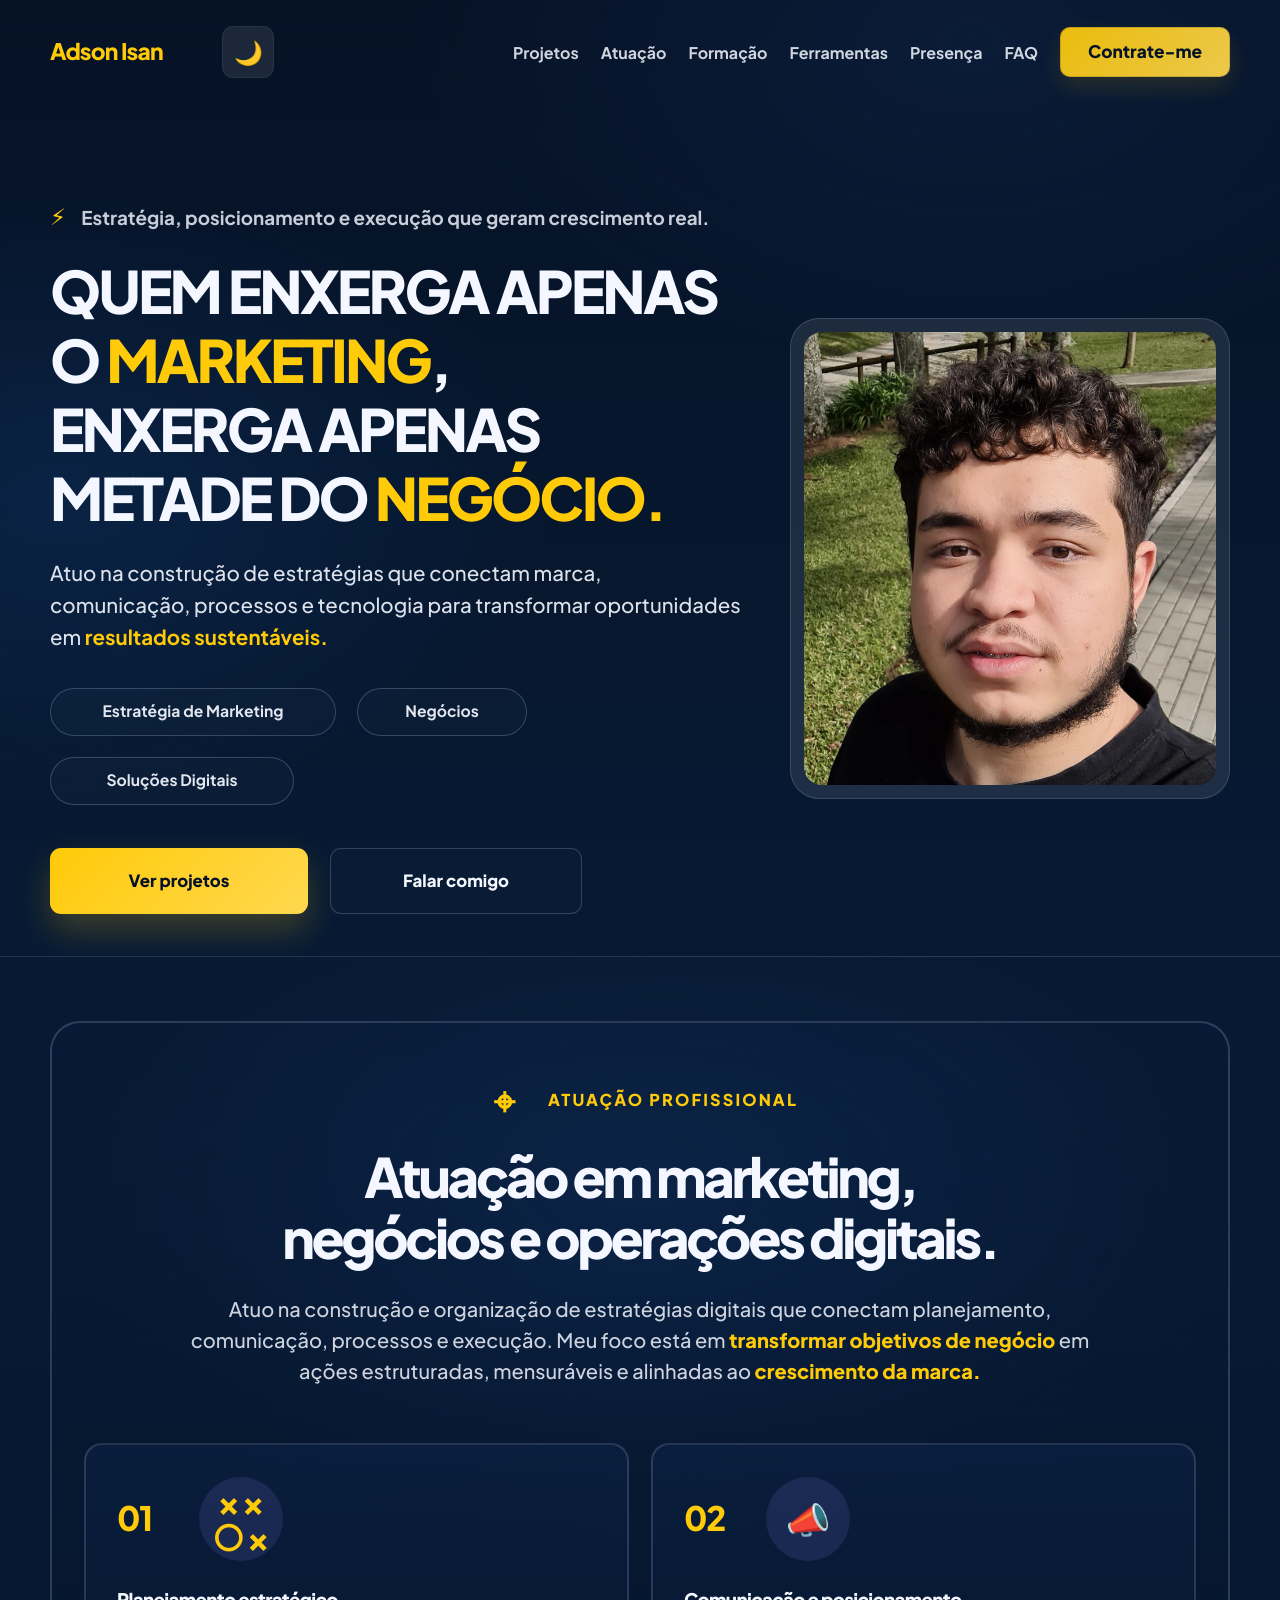
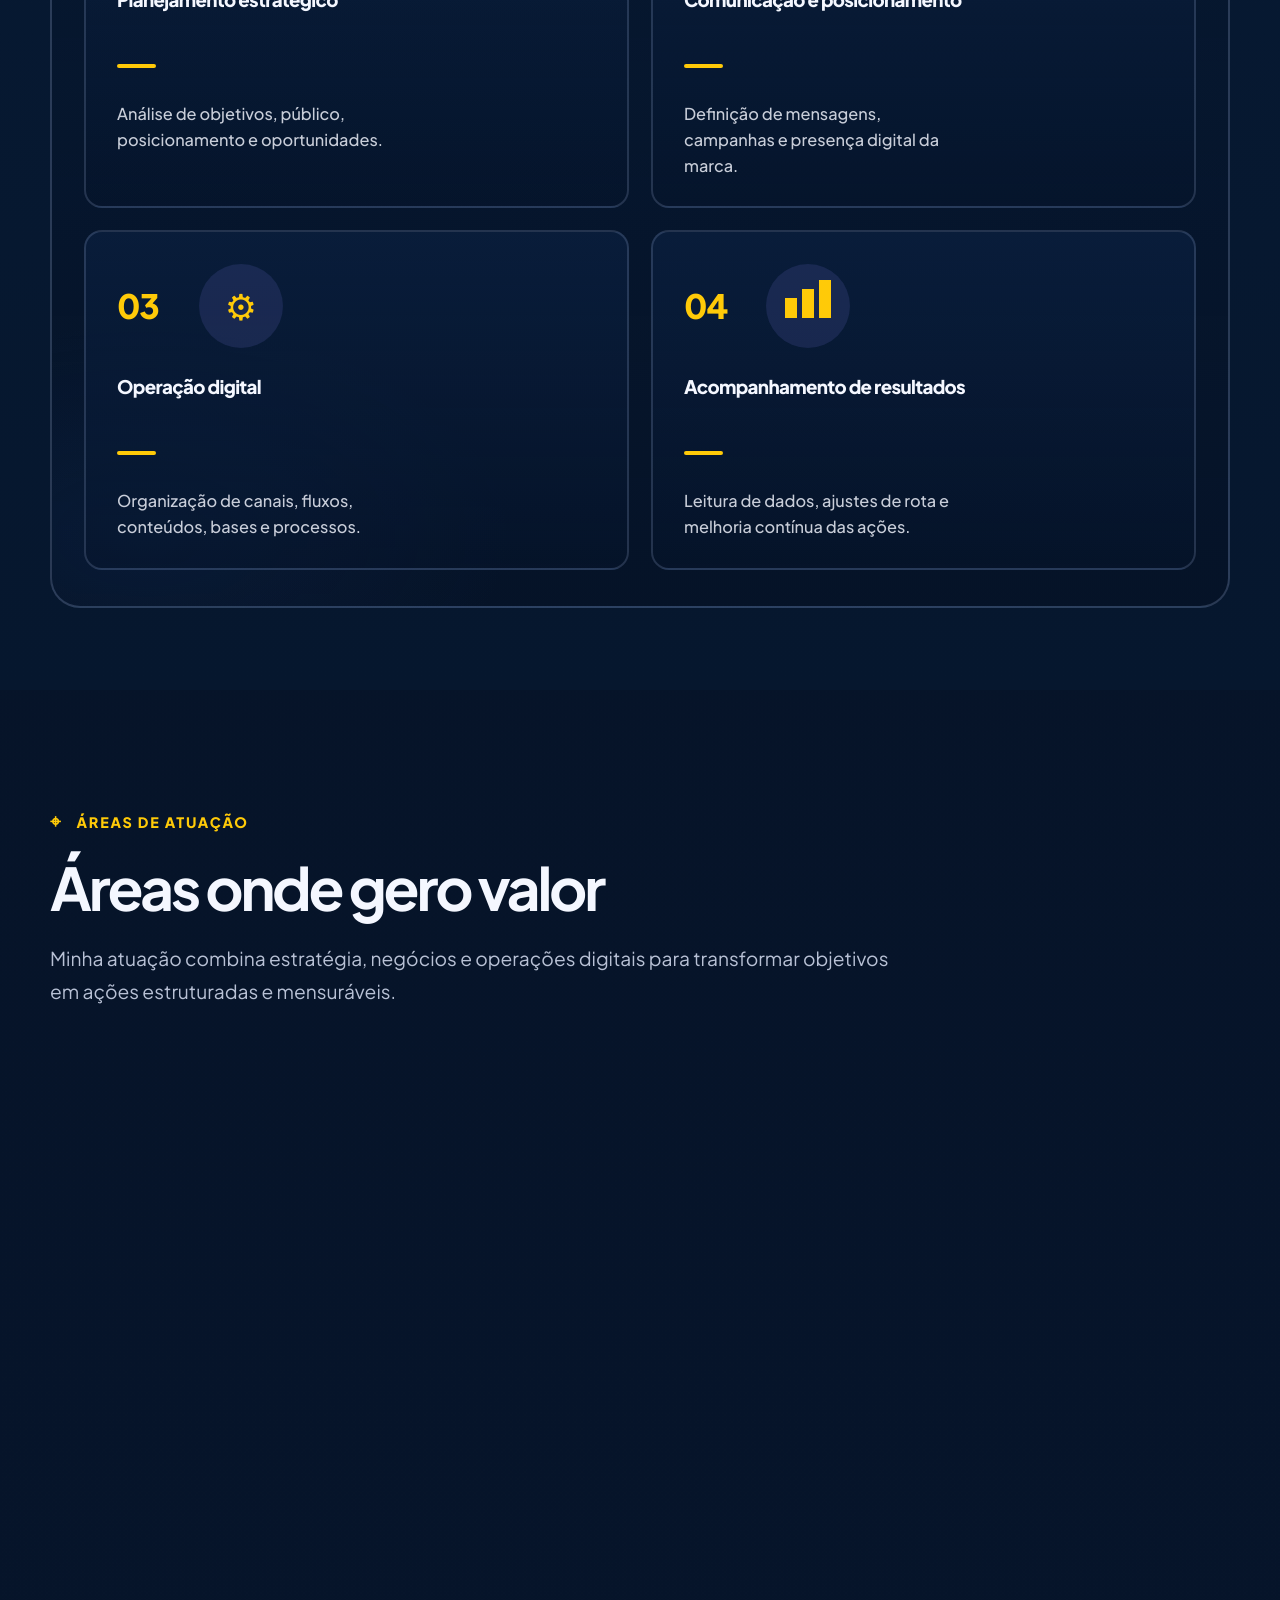
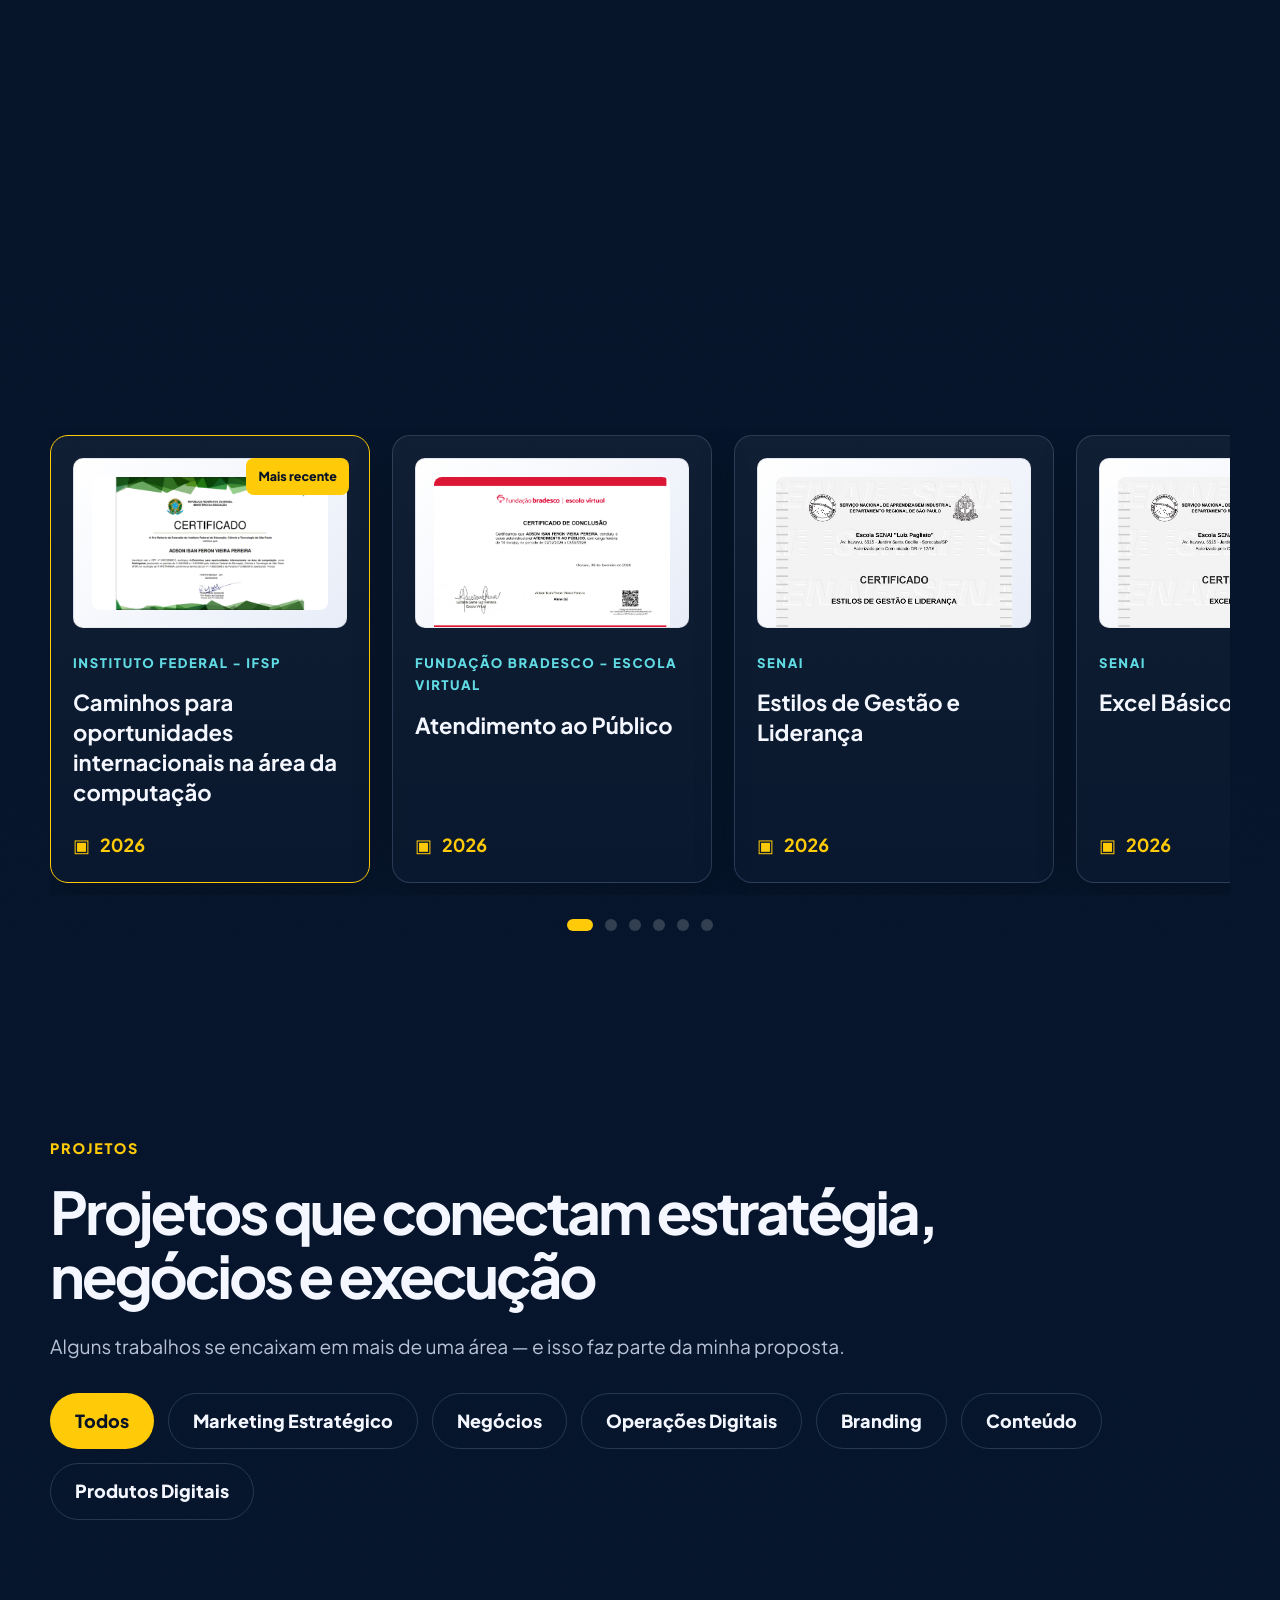
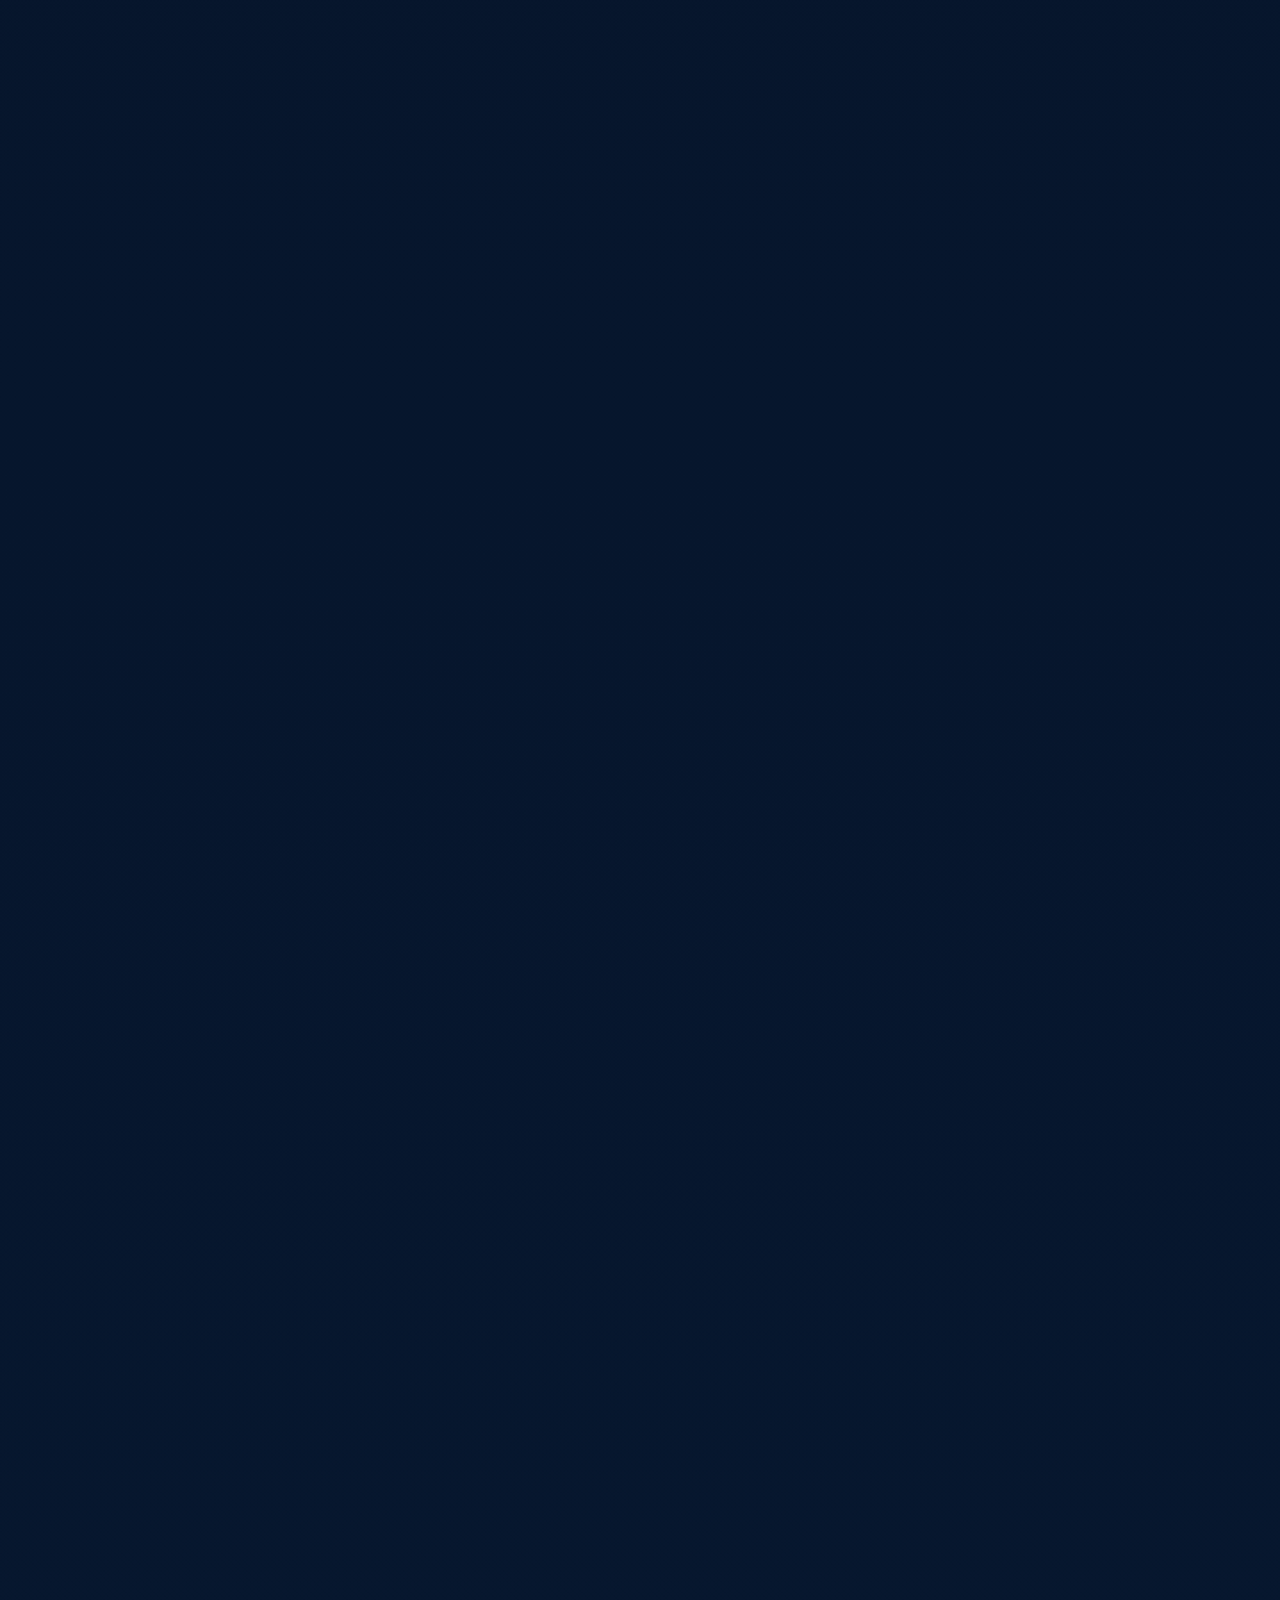
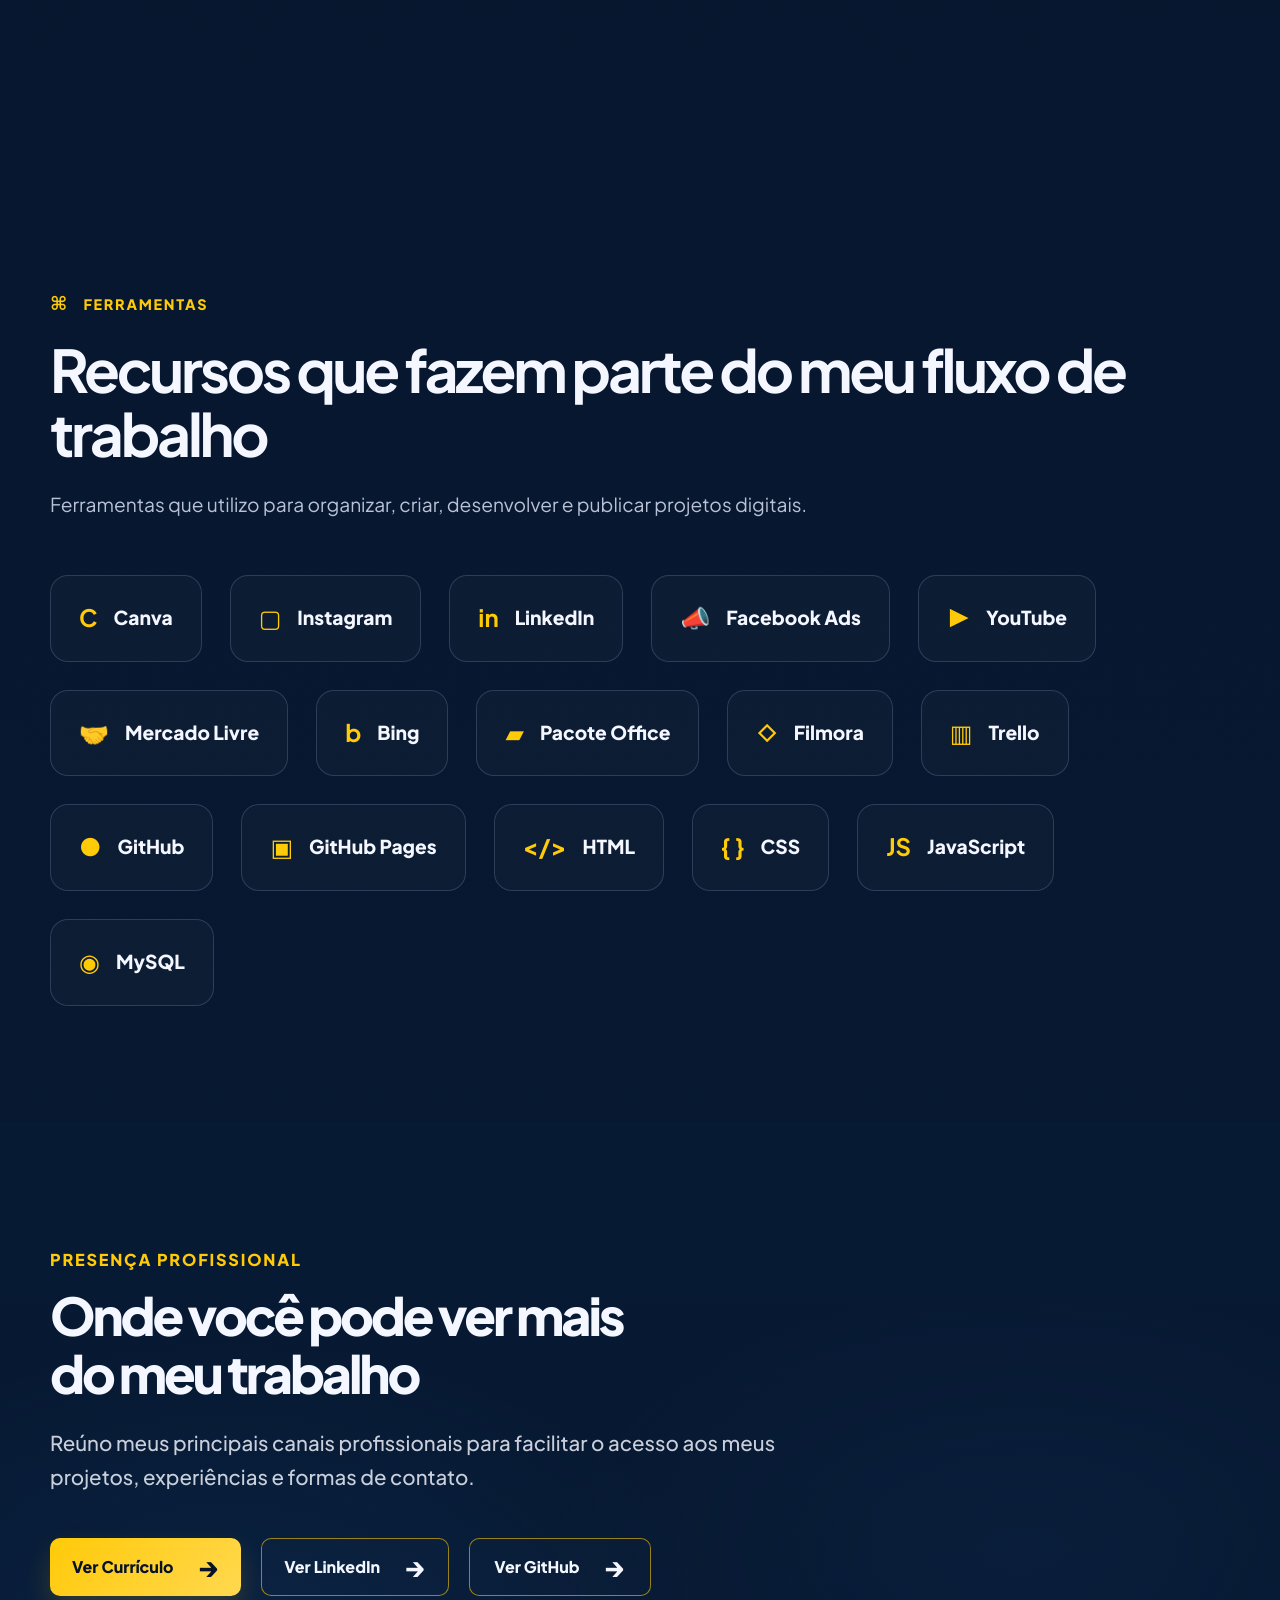
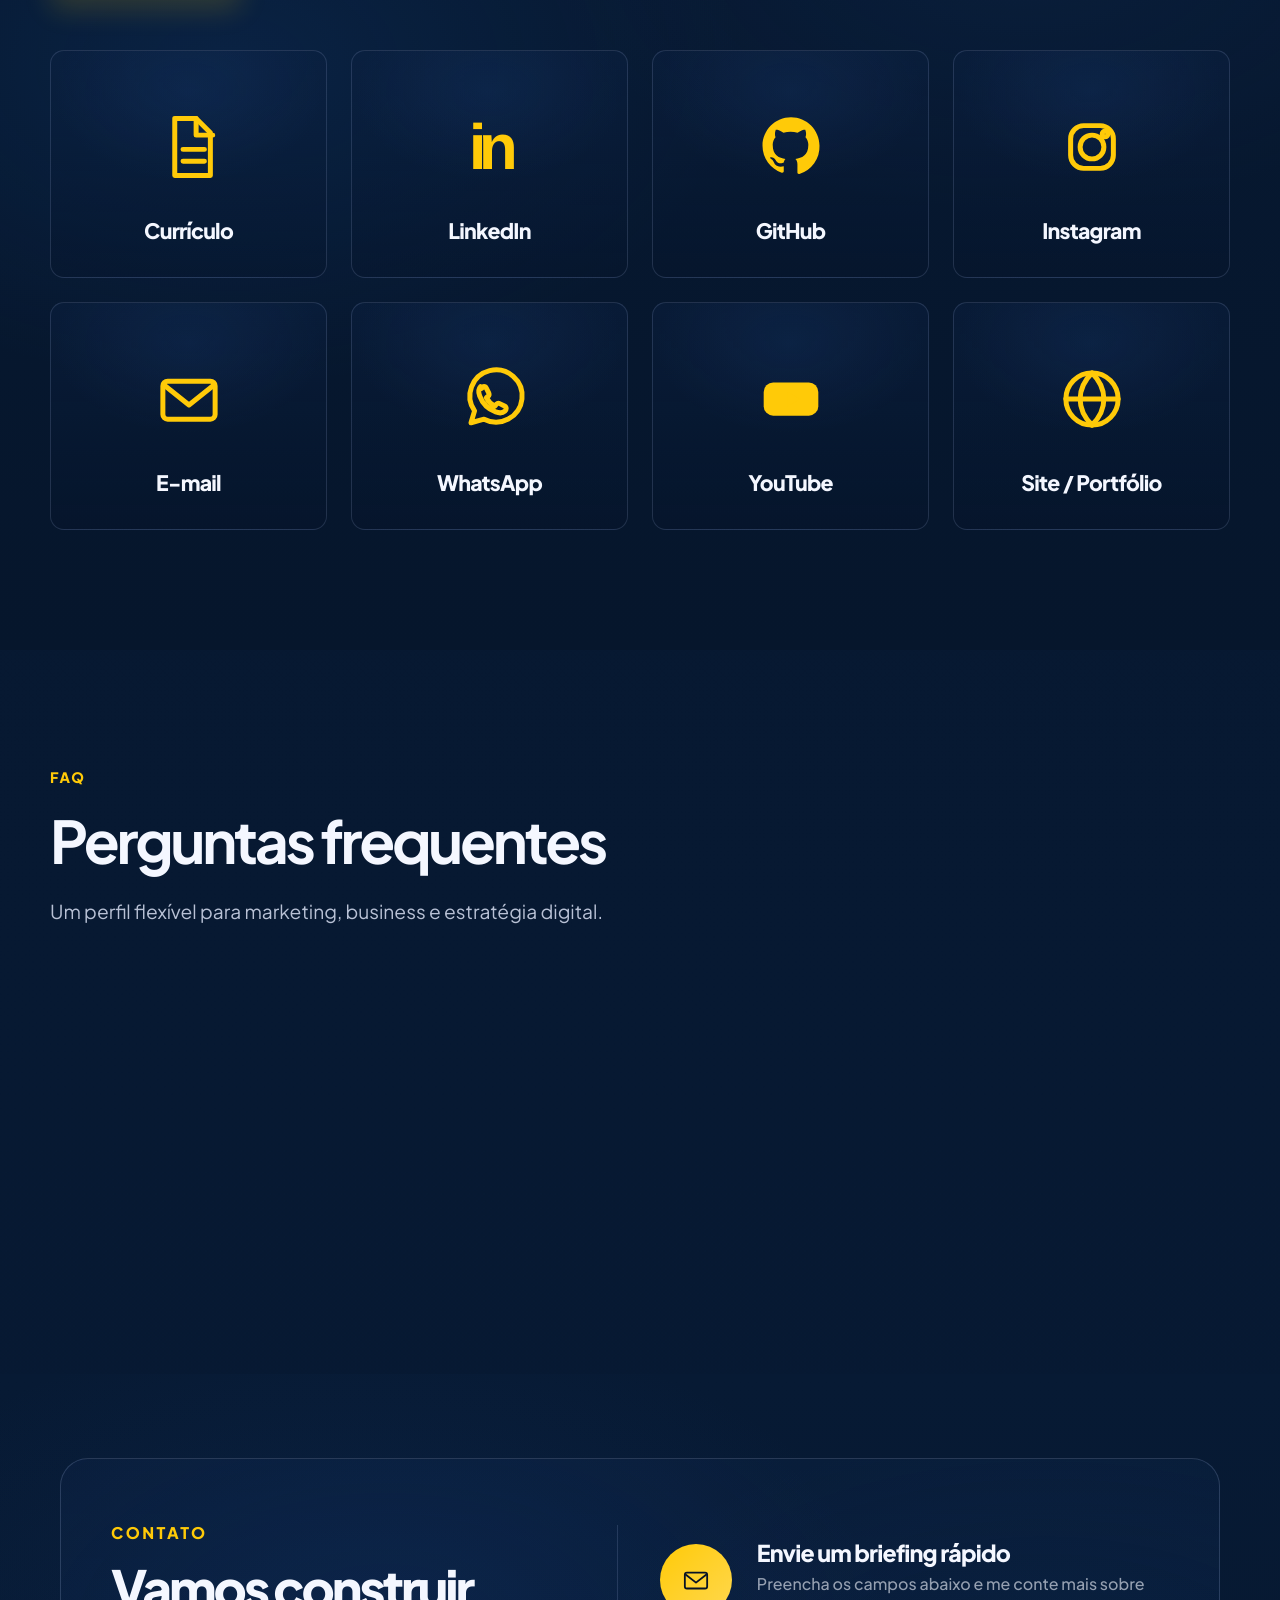
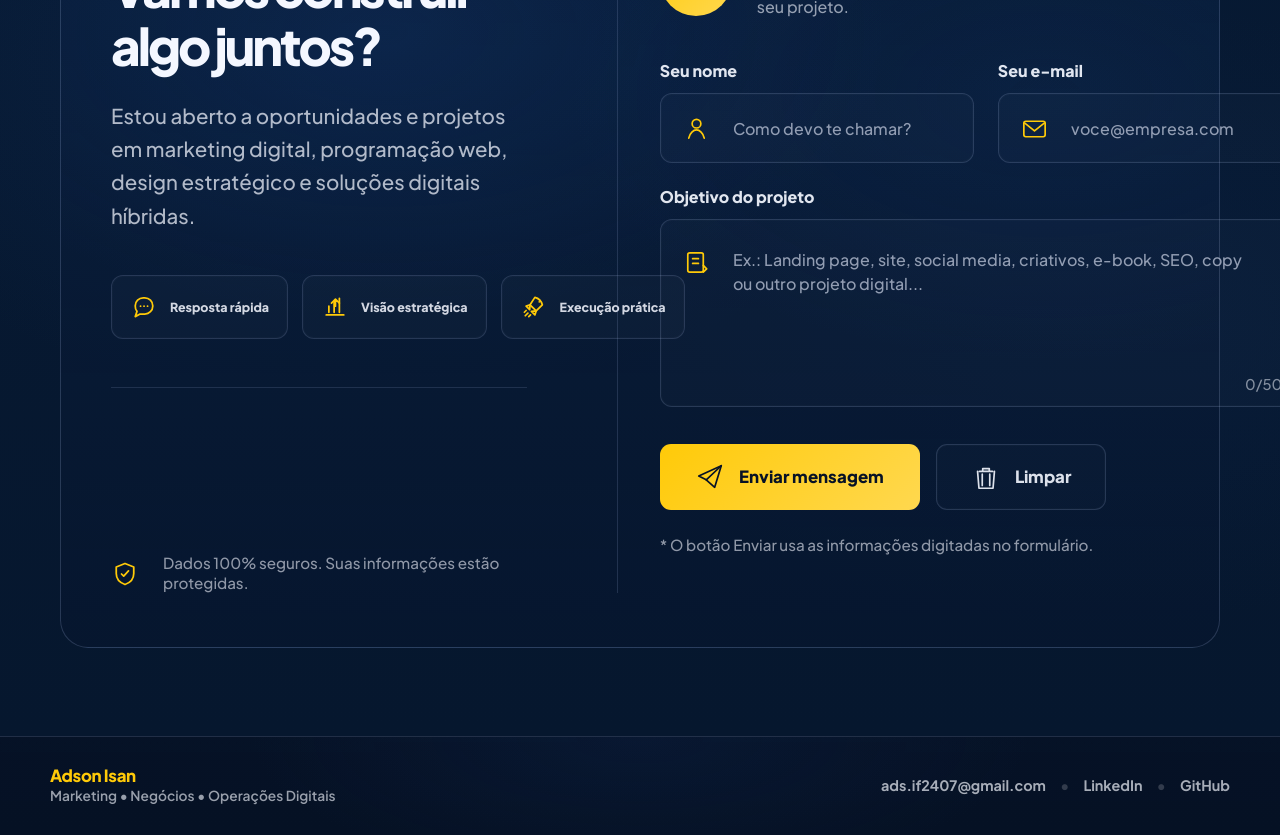
==== commit 7fd83fe0: "Add files via upload" ====
--- a/index.html
+++ b/index.html
@@ -380,6 +380,20 @@
 
           <article class="cert-card">
             <div class="cert-thumb">
+              <img src="CODE ORG - de The Hour of Code.jpg" alt="Certificado Media Buying Professional">
+            </div>
+
+            <span class="cert-provider">CODE ORG - PATROCÍNIO MICROSOFT</span>
+            <h3>The Hour of Code</h3>
+
+            <div class="cert-date">
+              <span aria-hidden="true">▣</span>
+              <b>2024</b>
+            </div>
+          </article>
+
+          <article class="cert-card">
+            <div class="cert-thumb">
               <img src="FUNDAÇÃO BRADESCO - Crie um site simples usando HTML, CSS e JavaScript" alt="Certificado Media Buying Professional">
             </div>
 
--- a/styles.css
+++ b/styles.css
@@ -3678,3 +3678,899 @@
     font-size: .62rem;
   }
 }
+
+
+/* ========================================================= */
+/* POLIMENTO MOBILE FINAL — PORTFÓLIO 100% RESPONSIVO */
+/* ========================================================= */
+
+@media (max-width: 820px) {
+  html,
+  body {
+    width: 100%;
+    max-width: 100%;
+    overflow-x: hidden;
+  }
+
+  body {
+    font-size: 15.5px;
+    line-height: 1.6;
+  }
+
+  .container,
+  .contact-section .container,
+  .professional-section .container,
+  .presence-section .container {
+    width: min(100% - 28px, var(--max));
+  }
+
+  .section {
+    padding: 58px 0;
+  }
+
+  .section-head {
+    margin-bottom: 30px;
+  }
+
+  .eyebrow {
+    margin-bottom: 12px;
+    font-size: .74rem;
+    letter-spacing: .1em;
+  }
+
+  .line-icon {
+    margin-right: 6px;
+    font-size: 1.05em;
+  }
+
+  .section-title,
+  .contact-intro .section-title,
+  .presence-copy .section-title,
+  .pro-card .section-title {
+    max-width: 100%;
+    font-size: clamp(2.05rem, 10vw, 3rem);
+    line-height: 1.08;
+    letter-spacing: -.055em;
+  }
+
+  .section-subtitle,
+  .contact-intro .section-subtitle,
+  .presence-copy .section-subtitle,
+  .pro-card .section-subtitle {
+    max-width: 100%;
+    font-size: 1rem;
+    line-height: 1.58;
+  }
+
+  /* NAVBAR */
+  .site-header {
+    min-height: auto;
+  }
+
+  .navbar {
+    position: relative;
+    display: grid;
+    grid-template-columns: 1fr auto auto;
+    min-height: 72px;
+    gap: 10px;
+  }
+
+  .brand {
+    font-size: 1.08rem;
+  }
+
+  .theme-toggle,
+  .menu-toggle {
+    width: 44px;
+    height: 44px;
+    border-radius: 11px;
+    font-size: 1.15rem;
+  }
+
+  .nav-links {
+    top: 76px;
+    left: 14px;
+    right: 14px;
+    max-height: calc(100dvh - 96px);
+    overflow: auto;
+    padding: 10px;
+    border-radius: 16px;
+    background: rgba(6, 18, 38, .98);
+    box-shadow: 0 22px 50px rgba(0, 0, 0, .36);
+  }
+
+  :root.light .nav-links {
+    background: rgba(255, 255, 255, .98);
+    box-shadow: 0 22px 50px rgba(7, 18, 38, .12);
+  }
+
+  .nav-links a,
+  .nav-links a:not(.hire) {
+    display: block;
+    padding: 12px 14px;
+    color: var(--text);
+    font-size: .95rem;
+  }
+
+  .nav-links .hire {
+    justify-content: center;
+    margin-top: 6px;
+    min-height: 46px;
+    padding: 0 18px;
+  }
+
+  /* HERO */
+  .hero {
+    padding: 42px 0 54px;
+    text-align: center;
+  }
+
+  .hero-grid {
+    display: grid;
+    grid-template-columns: 1fr;
+    gap: 34px;
+  }
+
+  .kicker {
+    justify-content: center;
+    margin-bottom: 18px;
+    font-size: .92rem;
+    line-height: 1.45;
+  }
+
+  .hero h1,
+  .hero-title {
+    max-width: 100%;
+    margin-bottom: 20px;
+    font-size: clamp(2.12rem, 11.4vw, 3.25rem);
+    line-height: 1.09;
+    letter-spacing: -.055em;
+  }
+
+  .hero-sub {
+    max-width: 100%;
+    margin-bottom: 24px;
+    font-size: 1rem;
+    line-height: 1.56;
+  }
+
+  .trust {
+    display: grid;
+    grid-template-columns: 1fr;
+    gap: 10px;
+    margin-bottom: 24px;
+  }
+
+  .trust li,
+  .trust li:first-child,
+  .trust li:nth-child(2),
+  .trust li:nth-child(3) {
+    width: 100%;
+    min-width: 0;
+    padding: 11px 14px;
+    color: var(--text);
+    font-size: .88rem;
+  }
+
+  :root.light .trust li {
+    background: rgba(7, 18, 38, .035);
+    border-color: rgba(7, 18, 38, .14);
+  }
+
+  .hero-cta {
+    display: grid;
+    grid-template-columns: 1fr 1fr;
+    gap: 12px;
+  }
+
+  .hero-cta .btn,
+  .hero-cta .btn.ghost {
+    width: 100%;
+    min-height: 52px;
+    padding: 0 12px;
+    font-size: .9rem;
+  }
+
+  .hero-frame {
+    width: min(100%, 360px);
+    margin-inline: auto;
+    padding: 9px;
+    border-radius: 22px;
+  }
+
+  .hero-frame img {
+    border-radius: 15px;
+  }
+
+  /* ATUAÇÃO PROFISSIONAL */
+  .professional-section {
+    padding: 50px 0;
+  }
+
+  .pro-card {
+    padding: 28px 16px 18px;
+    border-radius: 20px;
+  }
+
+  .pro-card .section-head.centered {
+    margin-bottom: 24px;
+  }
+
+  .pro-card .eyebrow .line-icon {
+    width: 28px;
+    height: 28px;
+    font-size: 1.55rem;
+  }
+
+  .steps-grid {
+    display: grid;
+    grid-template-columns: 1fr;
+    gap: 12px;
+    width: 100%;
+  }
+
+  .step-card {
+    min-height: auto;
+    padding: 20px 18px;
+    border-radius: 15px;
+  }
+
+  .step-top {
+    display: grid;
+    grid-template-columns: 46px 58px;
+    gap: 14px;
+    margin-bottom: 14px;
+  }
+
+  .step-top strong {
+    font-size: 1.55rem;
+  }
+
+  .step-top span {
+    width: 58px;
+    height: 58px;
+    font-size: 1.45rem;
+  }
+
+  .step-card h3 {
+    min-height: 0;
+    margin-bottom: 10px;
+    font-size: 1rem;
+  }
+
+  .step-card i {
+    width: 34px;
+    height: 3px;
+    margin-bottom: 14px;
+  }
+
+  .step-card p {
+    max-width: 100%;
+    font-size: .92rem;
+    line-height: 1.5;
+  }
+
+  /* ÁREAS */
+  .areas-grid {
+    grid-template-columns: 1fr;
+    gap: 14px;
+  }
+
+  .area-card {
+    min-height: auto;
+    padding: 22px 18px;
+    border-radius: 16px;
+  }
+
+  .area-top {
+    grid-template-columns: 58px 1fr;
+    gap: 16px;
+    margin-bottom: 14px;
+  }
+
+  .area-icon {
+    width: 58px;
+    height: 58px;
+    border-radius: 14px;
+    font-size: 1.55rem;
+  }
+
+  .area-card h3 {
+    font-size: 1.3rem;
+  }
+
+  .area-call {
+    margin-bottom: 12px !important;
+    font-size: .98rem !important;
+  }
+
+  .area-card p {
+    font-size: .94rem;
+    line-height: 1.58;
+  }
+
+  /* FORMAÇÃO */
+  .cert-head {
+    gap: 18px;
+  }
+
+  .cert-controls {
+    width: 100%;
+    justify-content: flex-end;
+    gap: 10px;
+  }
+
+  .icon-btn {
+    width: 46px;
+    height: 46px;
+    border-radius: 11px;
+    font-size: 1.7rem;
+  }
+
+  .cert-track {
+    grid-auto-columns: minmax(260px, 84%);
+    gap: 14px;
+    padding-inline: 1px;
+  }
+
+  .cert-card {
+    min-height: 340px;
+    padding: 16px;
+    border-radius: 16px;
+  }
+
+  .cert-thumb {
+    height: 145px;
+    margin-bottom: 18px;
+    padding: 10px;
+  }
+
+  .cert-provider {
+    font-size: .68rem;
+    line-height: 1.35;
+  }
+
+  .cert-card h3 {
+    margin: 10px 0 16px;
+    font-size: 1.05rem;
+  }
+
+  .dots {
+    margin-top: 16px;
+  }
+
+  /* PROJETOS */
+  .projects-section {
+    padding-top: 56px;
+  }
+
+  .filters {
+    gap: 8px;
+    margin: -10px 0 24px;
+    padding-bottom: 8px;
+    scroll-snap-type: x proximity;
+    -webkit-overflow-scrolling: touch;
+  }
+
+  .chip {
+    flex: 0 0 auto;
+    padding: 9px 14px;
+    font-size: .78rem;
+    scroll-snap-align: start;
+  }
+
+  .project-grid {
+    grid-template-columns: 1fr;
+    gap: 18px;
+  }
+
+  .project-card {
+    max-width: 100%;
+    border-radius: 16px;
+  }
+
+  .project-content {
+    gap: 14px;
+    padding: 18px;
+  }
+
+  .project-content h3 {
+    font-size: 1.2rem;
+  }
+
+  .tag {
+    padding: 6px 9px;
+    font-size: .66rem;
+  }
+
+  .project-content p {
+    font-size: .88rem;
+  }
+
+  .project-actions {
+    grid-template-columns: 1fr 1fr;
+    gap: 10px;
+  }
+
+  .project-actions .btn {
+    min-height: 46px;
+    padding: 0 10px;
+    font-size: .78rem;
+  }
+
+  .projects-more-wrap {
+    margin-top: 24px;
+  }
+
+  .projects-more-btn {
+    width: 100%;
+    max-width: 100%;
+    min-height: 52px;
+  }
+
+  /* FERRAMENTAS — 4 POR LINHA */
+  .tools-wrap {
+    display: grid;
+    grid-template-columns: repeat(4, minmax(0, 1fr));
+    gap: 8px;
+  }
+
+  .tool-pill {
+    min-width: 0;
+    min-height: 66px;
+    padding: 8px 4px;
+    flex-direction: column;
+    align-items: center;
+    justify-content: center;
+    gap: 4px;
+    border-radius: 12px;
+    text-align: center;
+    font-size: .6rem;
+    line-height: 1.15;
+    letter-spacing: -.025em;
+    overflow-wrap: anywhere;
+  }
+
+  .tool-pill b {
+    font-size: .95rem;
+    line-height: 1;
+  }
+
+  /* PRESENÇA */
+  .presence-section {
+    min-height: auto;
+    padding: 58px 0;
+  }
+
+  .presence-wrap {
+    grid-template-columns: 1fr;
+    gap: 26px;
+  }
+
+  .presence-copy .section-subtitle {
+    margin-bottom: 22px;
+  }
+
+  .presence-actions {
+    display: grid;
+    grid-template-columns: 1fr;
+    gap: 10px;
+  }
+
+  .presence-actions .btn {
+    width: 100%;
+    min-height: 50px;
+    font-size: .88rem;
+  }
+
+  .presence-cards {
+    display: grid;
+    grid-template-columns: repeat(4, minmax(0, 1fr));
+    gap: 8px;
+  }
+
+  .presence-card {
+    min-width: 0;
+    min-height: 92px;
+    padding: 10px 4px 8px;
+    gap: 4px;
+    border-radius: 12px;
+  }
+
+  .presence-icon {
+    width: 32px;
+    height: 32px;
+  }
+
+  .presence-icon svg {
+    width: 31px;
+    height: 31px;
+    stroke-width: 4;
+  }
+
+  .presence-icon-text {
+    font-size: 2rem;
+    line-height: .9;
+  }
+
+  .presence-card strong {
+    max-width: 100%;
+    font-size: .58rem;
+    line-height: 1.12;
+    letter-spacing: -.025em;
+    overflow-wrap: anywhere;
+  }
+
+  /* FAQ */
+  .faq-grid {
+    grid-template-columns: 1fr;
+    gap: 12px;
+  }
+
+  .faq-grid summary {
+    grid-template-columns: 44px 1fr 16px;
+    gap: 12px;
+    padding: 18px 14px;
+    font-size: .95rem;
+  }
+
+  .faq-grid summary::before {
+    width: 40px;
+    height: 40px;
+    border-radius: 10px;
+    font-size: 1.45rem;
+  }
+
+  .faq-grid summary::after {
+    font-size: 1.2rem;
+  }
+
+  .faq-grid details p {
+    padding: 0 16px 20px 70px;
+    font-size: .9rem;
+    line-height: 1.55;
+  }
+
+  /* CONTATO */
+  .contact-section {
+    padding: 56px 0;
+  }
+
+  .contact-shell {
+    min-height: auto;
+    padding: 24px 16px;
+    gap: 24px;
+    border-radius: 20px;
+  }
+
+  .contact-intro {
+    padding-right: 0;
+  }
+
+  .contact-badges {
+    display: grid;
+    grid-template-columns: 1fr;
+    gap: 10px;
+    margin: 24px 0 26px;
+  }
+
+  .contact-badges li {
+    min-height: 52px;
+    justify-content: flex-start;
+    padding: 0 14px;
+    white-space: normal;
+  }
+
+  .quick-actions {
+    grid-template-columns: 1fr 1fr;
+    gap: 10px;
+  }
+
+  .quick-actions a {
+    grid-template-columns: 42px 1fr 14px;
+    min-height: 72px;
+    gap: 10px;
+    padding: 12px;
+  }
+
+  .quick-actions a > span {
+    width: 42px;
+    height: 42px;
+    border-radius: 10px;
+  }
+
+  .quick-actions a > span svg {
+    width: 24px;
+    height: 24px;
+  }
+
+  .quick-actions strong {
+    font-size: .88rem;
+  }
+
+  .quick-actions small {
+    font-size: .72rem;
+  }
+
+  .quick-actions b {
+    font-size: 1.4rem;
+  }
+
+  .secure-note {
+    margin-top: 24px;
+    font-size: .84rem;
+  }
+
+  .contact-form-wrap {
+    padding-top: 26px;
+  }
+
+  .form-title {
+    gap: 14px;
+    margin: 0 0 24px;
+  }
+
+  .form-title > span {
+    width: 54px;
+    height: 54px;
+  }
+
+  .form-title > span svg {
+    width: 27px;
+    height: 27px;
+  }
+
+  .form-title h3 {
+    font-size: 1.1rem;
+  }
+
+  .form-title p {
+    font-size: .86rem;
+  }
+
+  .contact-form {
+    gap: 18px;
+  }
+
+  .form-row,
+  .form-actions {
+    grid-template-columns: 1fr;
+    gap: 12px;
+  }
+
+  .field-wrap {
+    min-height: 58px;
+  }
+
+  .field-wrap i {
+    flex-basis: 54px;
+  }
+
+  .field-wrap i svg {
+    width: 25px;
+    height: 25px;
+  }
+
+  .contact-form input {
+    height: 58px;
+  }
+
+  .textarea-wrap {
+    grid-template-columns: 54px 1fr;
+    min-height: 150px;
+  }
+
+  .contact-form textarea {
+    min-height: 150px;
+    padding-top: 20px;
+  }
+
+  .form-actions .btn {
+    min-height: 52px;
+    font-size: .9rem;
+  }
+
+  .form-note {
+    font-size: .84rem;
+  }
+
+  /* FOOTER */
+  .site-footer {
+    padding: 22px 0;
+  }
+
+  .footer-simple {
+    flex-direction: column;
+    text-align: center;
+    gap: 12px;
+  }
+
+  .footer-right {
+    justify-content: center;
+    flex-wrap: wrap;
+    gap: 8px 10px;
+    font-size: .78rem;
+  }
+}
+
+@media (max-width: 390px) {
+  .container,
+  .contact-section .container,
+  .professional-section .container,
+  .presence-section .container {
+    width: min(100% - 22px, var(--max));
+  }
+
+  .hero h1,
+  .hero-title {
+    font-size: clamp(1.92rem, 11.2vw, 2.75rem);
+  }
+
+  .hero-cta,
+  .quick-actions,
+  .project-actions {
+    grid-template-columns: 1fr;
+  }
+
+  .tools-wrap,
+  .presence-cards {
+    gap: 6px;
+  }
+
+  .tool-pill {
+    min-height: 60px;
+    font-size: .54rem;
+  }
+
+  .tool-pill b {
+    font-size: .86rem;
+  }
+
+  .presence-card {
+    min-height: 84px;
+  }
+
+  .presence-icon {
+    width: 28px;
+    height: 28px;
+  }
+
+  .presence-icon svg {
+    width: 27px;
+    height: 27px;
+  }
+
+  .presence-icon-text {
+    font-size: 1.75rem;
+  }
+
+  .presence-card strong {
+    font-size: .52rem;
+  }
+}
+
+/* ========================================================= */
+/* CORREÇÃO FINAL — ÁREAS DE ATUAÇÃO NO MOBILE */
+/* ========================================================= */
+
+@media (max-width: 820px) {
+  .areas-section {
+    overflow: hidden;
+    padding-left: 0;
+    padding-right: 0;
+  }
+
+  .areas-section .container {
+    width: min(100% - 32px, var(--max));
+    max-width: 100%;
+    margin-inline: auto;
+    overflow: hidden;
+  }
+
+  .areas-section .section-head {
+    max-width: 100%;
+    margin-bottom: 32px;
+    overflow-wrap: anywhere;
+  }
+
+  .areas-section .section-title,
+  .areas-section .section-subtitle,
+  .areas-section .eyebrow {
+    max-width: 100%;
+    overflow-wrap: anywhere;
+    word-break: normal;
+  }
+
+  .areas-grid {
+    display: grid;
+    grid-template-columns: minmax(0, 1fr) !important;
+    width: 100%;
+    max-width: 100%;
+    gap: 16px;
+    margin: 0;
+    padding: 0;
+    overflow: hidden;
+  }
+
+  .area-card {
+    width: 100%;
+    max-width: 100%;
+    min-width: 0;
+    min-height: auto;
+    padding: 22px 18px;
+    border-radius: 16px;
+    overflow: hidden;
+  }
+
+  .area-top {
+    display: grid;
+    grid-template-columns: 56px minmax(0, 1fr);
+    align-items: center;
+    gap: 14px;
+    width: 100%;
+    max-width: 100%;
+    margin-bottom: 14px;
+  }
+
+  .area-icon {
+    width: 56px;
+    height: 56px;
+    min-width: 56px;
+    border-radius: 14px;
+    font-size: 1.45rem;
+  }
+
+  .area-card h3 {
+    min-width: 0;
+    max-width: 100%;
+    font-size: clamp(1.12rem, 5.2vw, 1.34rem);
+    line-height: 1.18;
+    letter-spacing: -.035em;
+    overflow-wrap: anywhere;
+  }
+
+  .area-card i {
+    margin-bottom: 14px;
+  }
+
+  .area-call {
+    max-width: 100%;
+    margin-bottom: 12px !important;
+    font-size: .96rem !important;
+    line-height: 1.45 !important;
+    overflow-wrap: anywhere;
+  }
+
+  .area-card p {
+    max-width: 100%;
+    font-size: .94rem;
+    line-height: 1.58;
+    overflow-wrap: anywhere;
+  }
+}
+
+@media (max-width: 380px) {
+  .areas-section .container {
+    width: min(100% - 24px, var(--max));
+  }
+
+  .area-card {
+    padding: 20px 14px;
+  }
+
+  .area-top {
+    grid-template-columns: 50px minmax(0, 1fr);
+    gap: 12px;
+  }
+
+  .area-icon {
+    width: 50px;
+    height: 50px;
+    min-width: 50px;
+    font-size: 1.3rem;
+  }
+
+  .area-card h3 {
+    font-size: 1.08rem;
+  }
+}
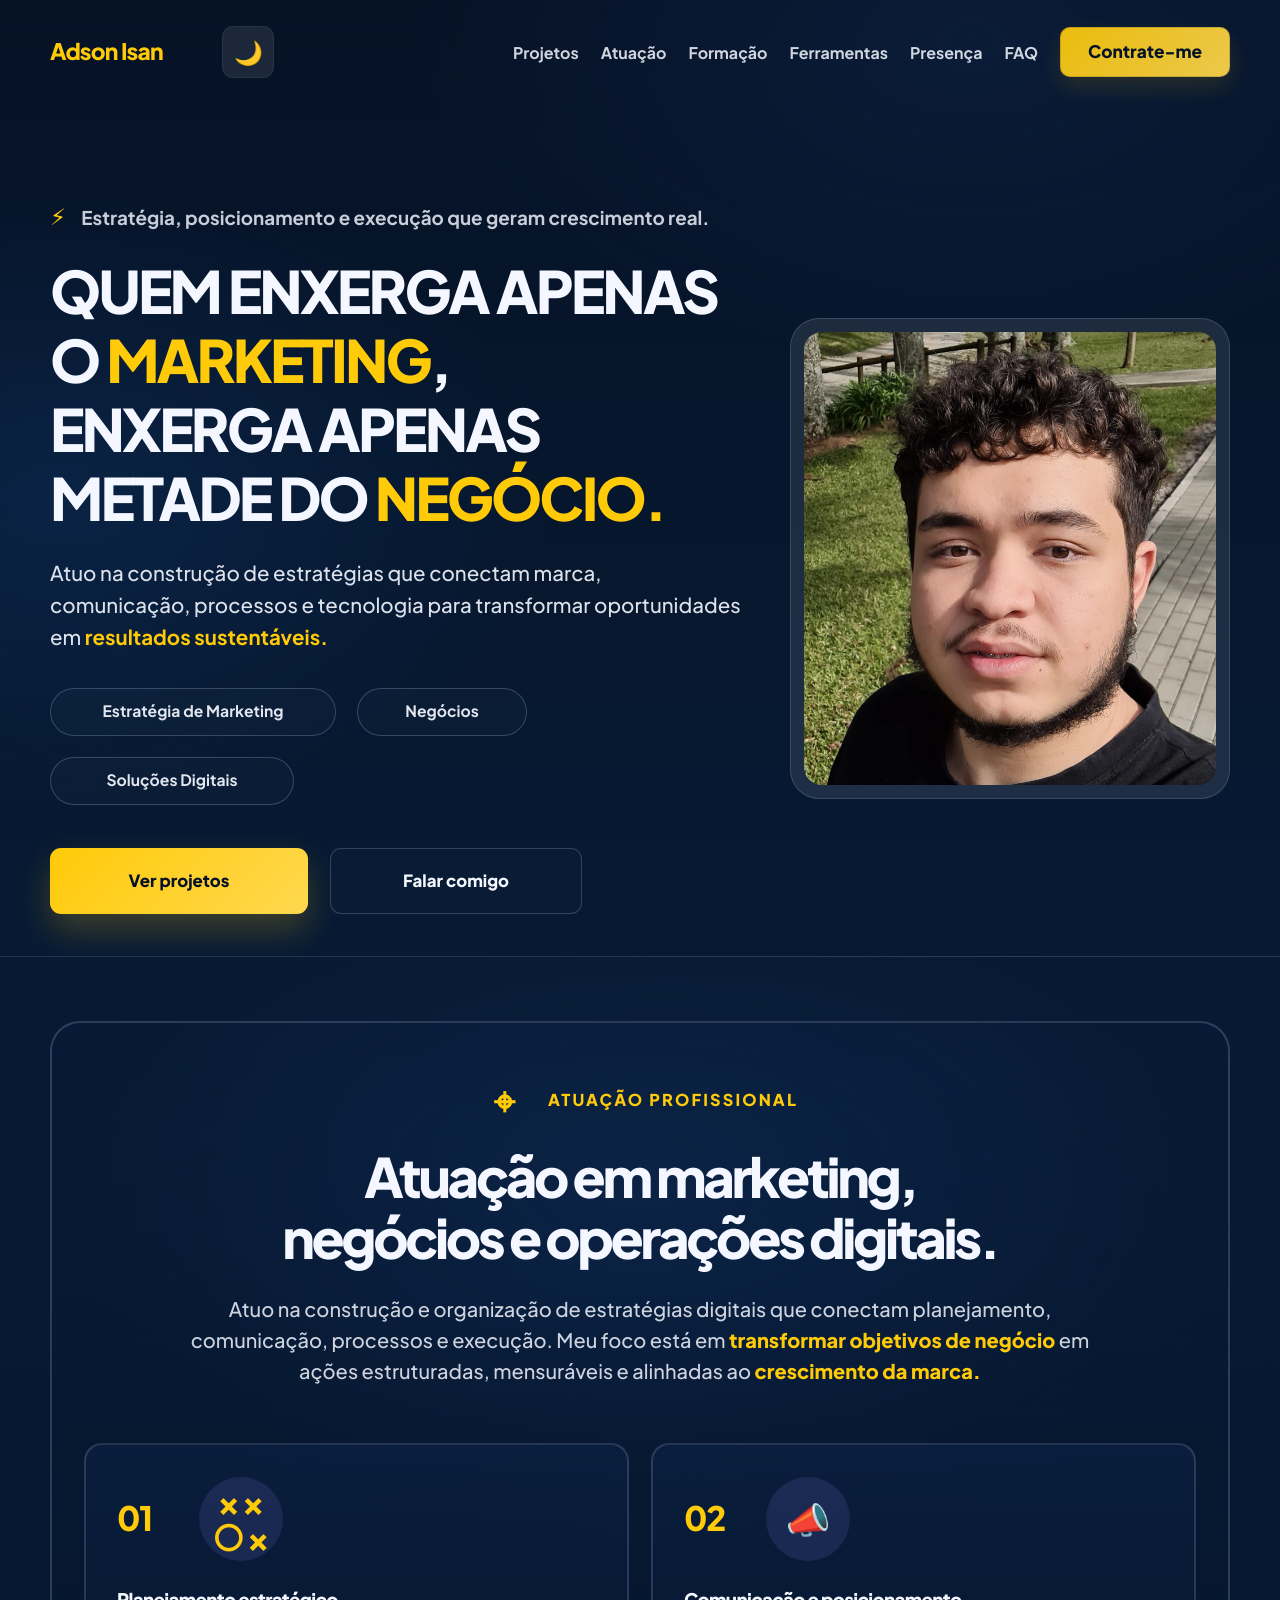
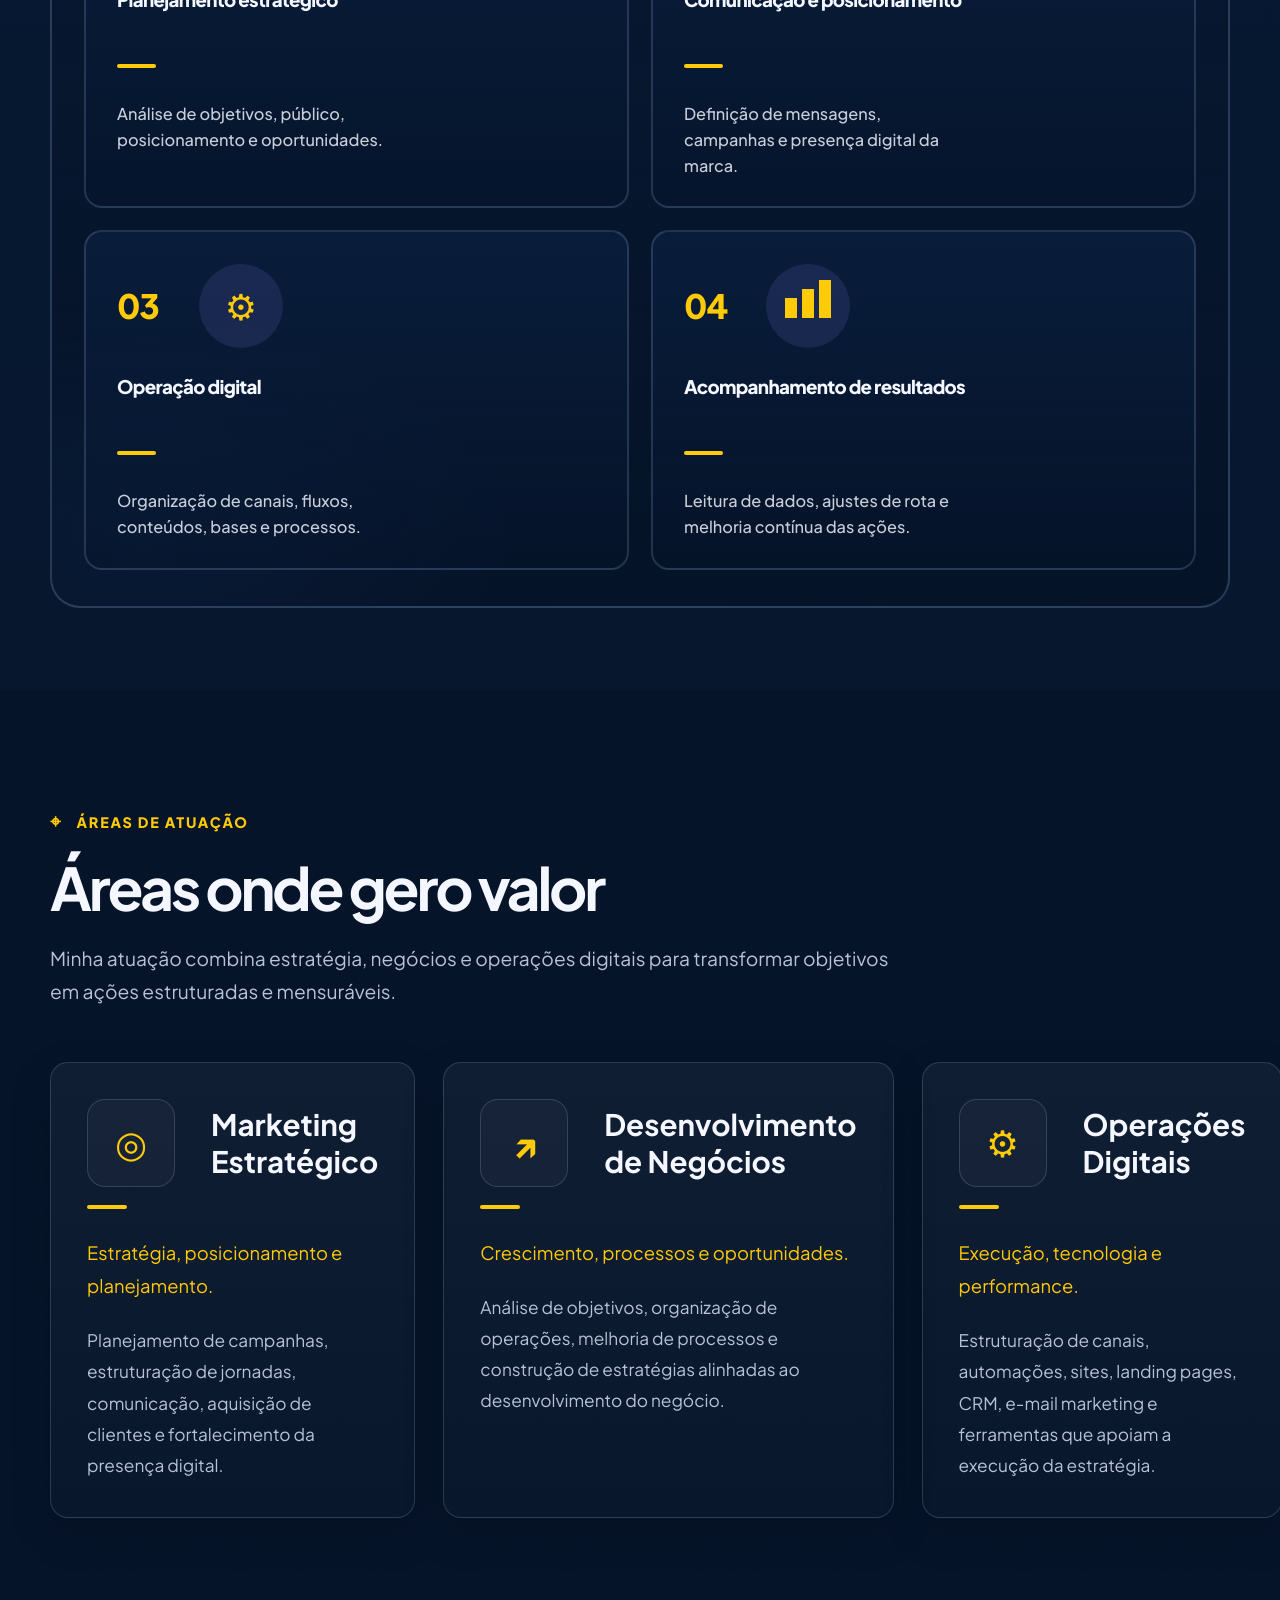
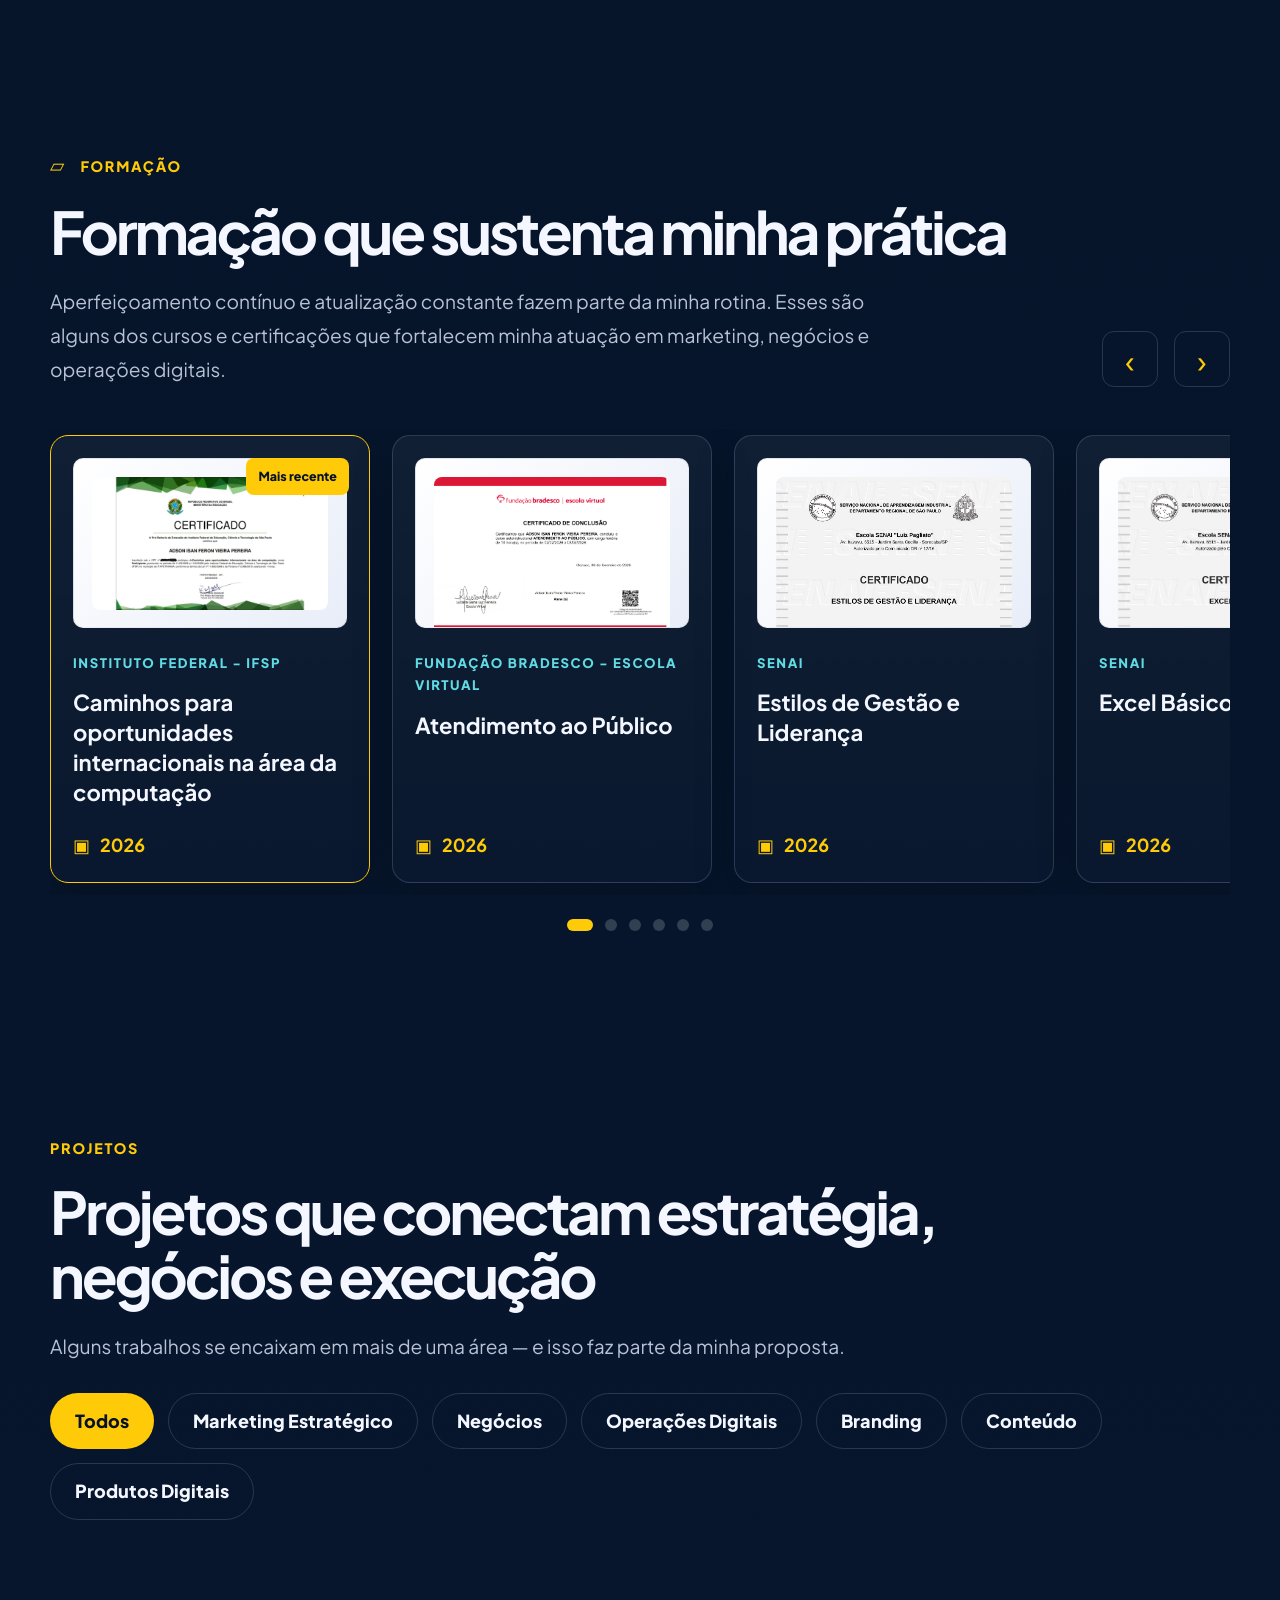
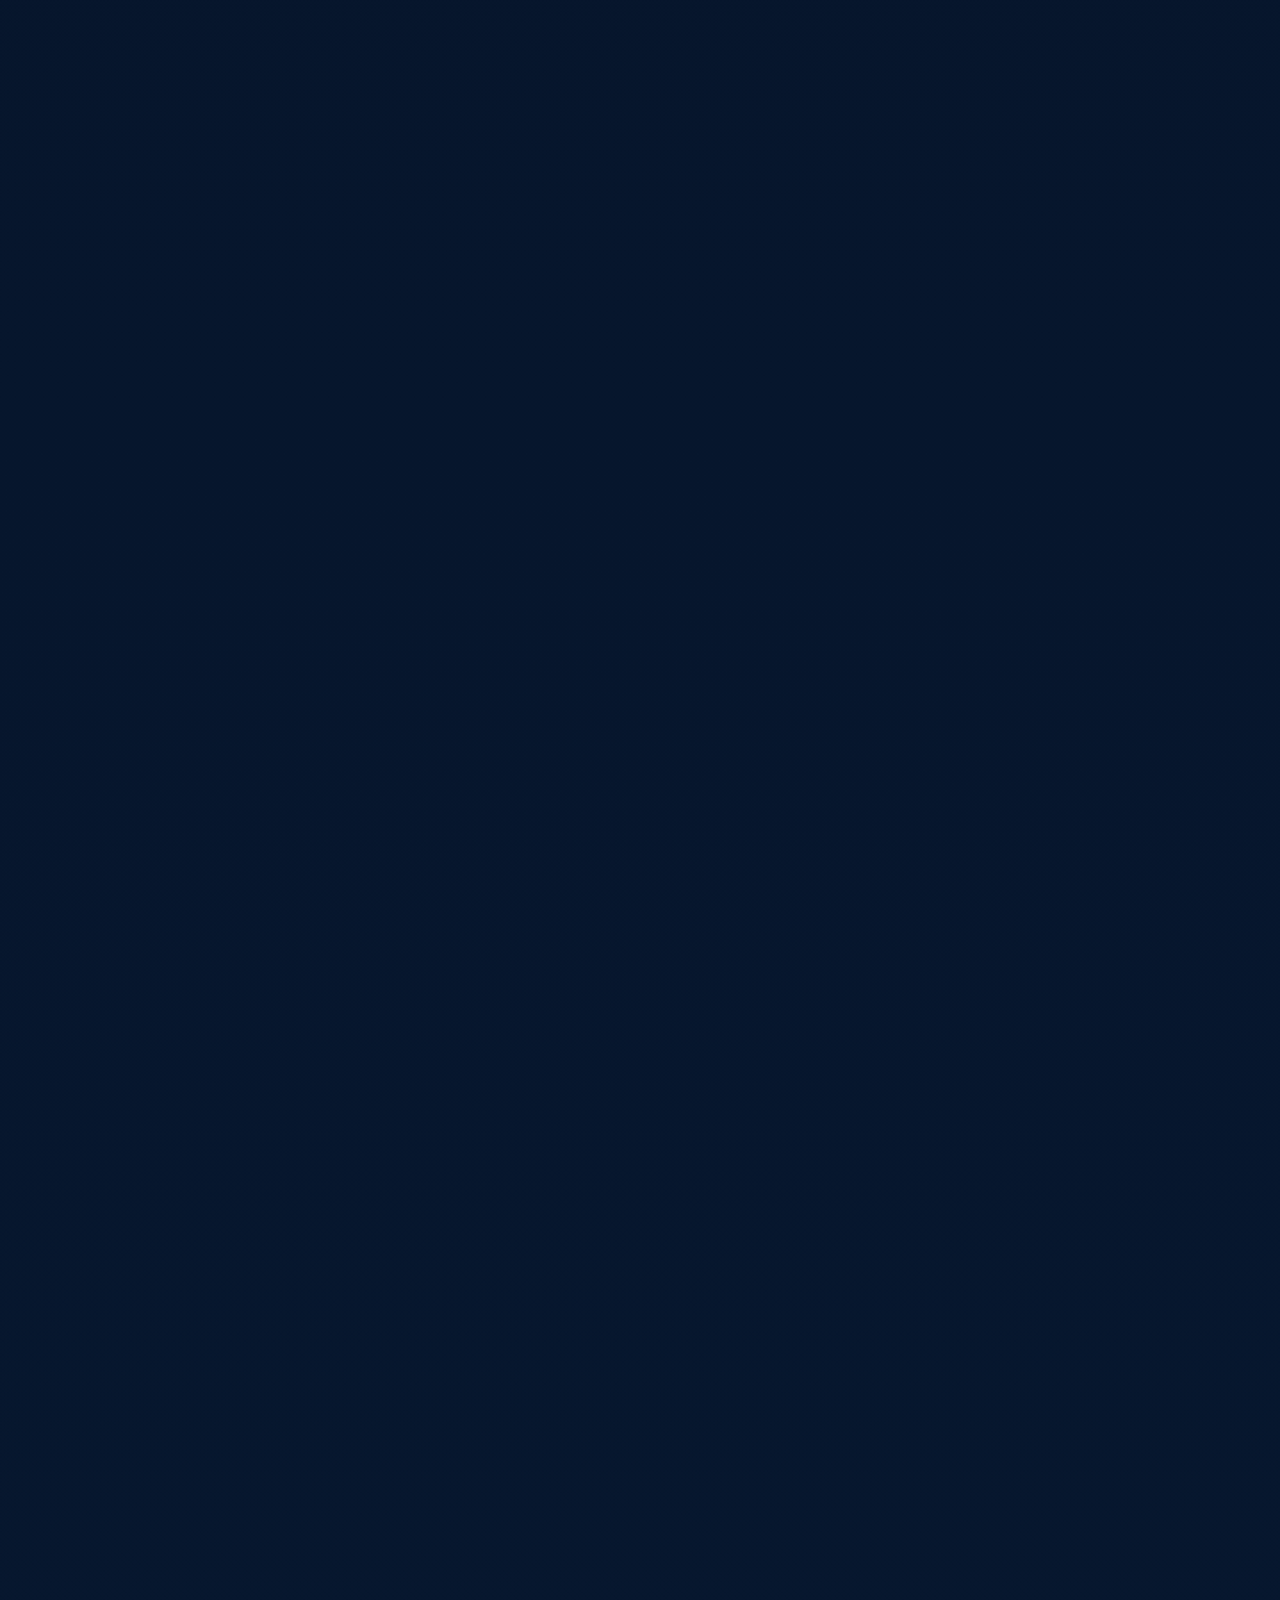
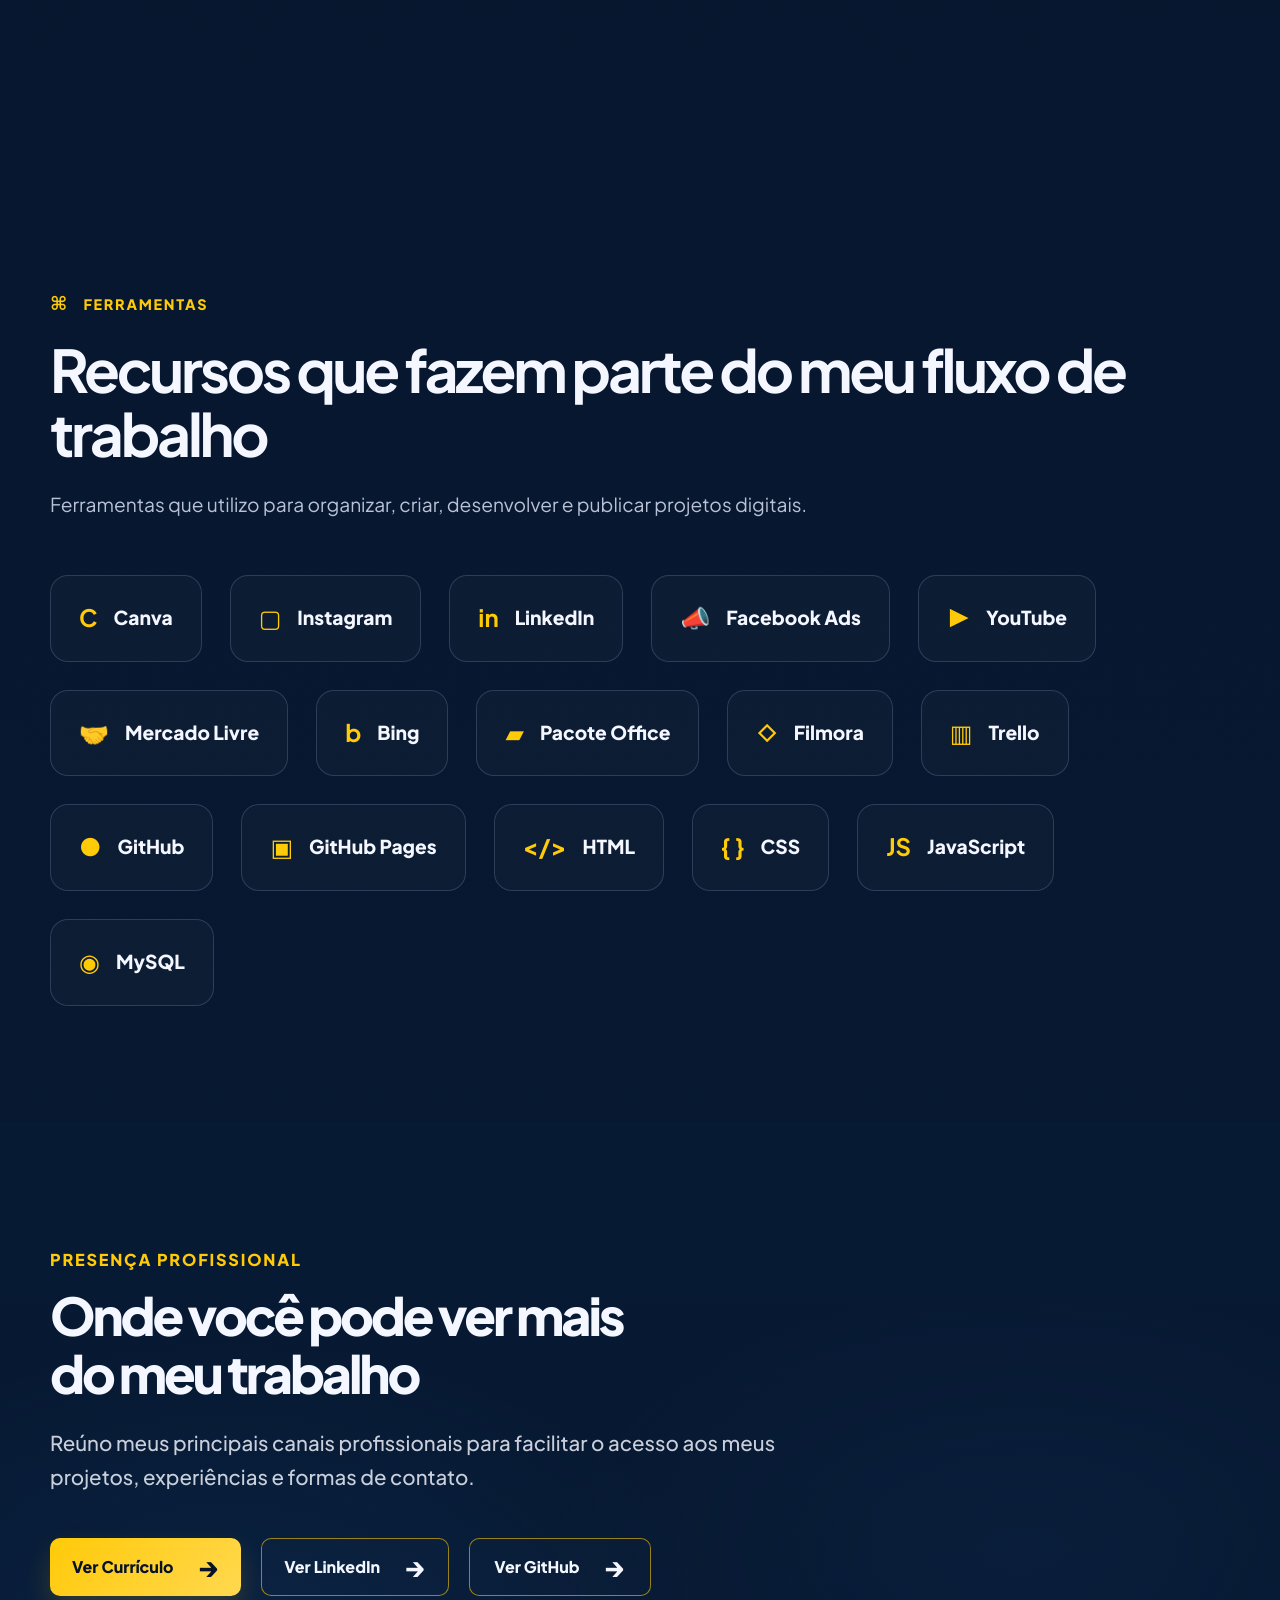
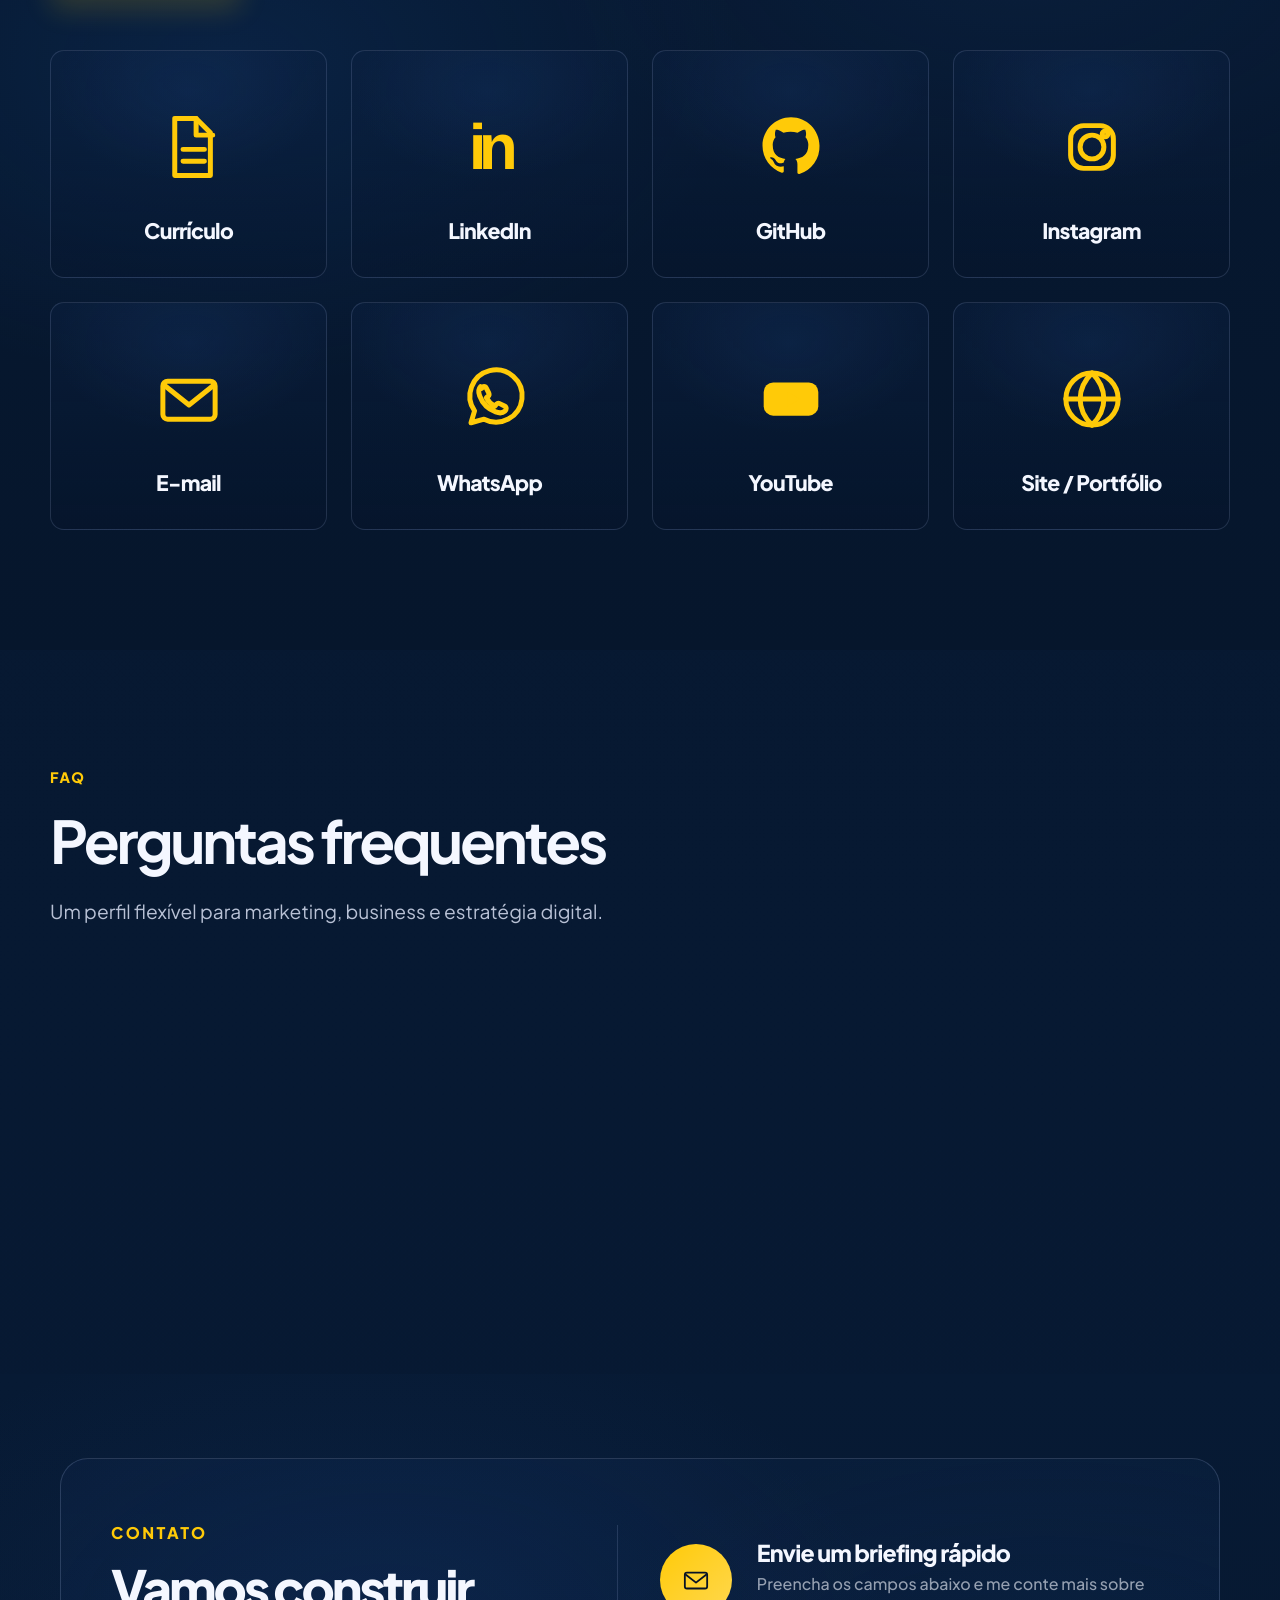
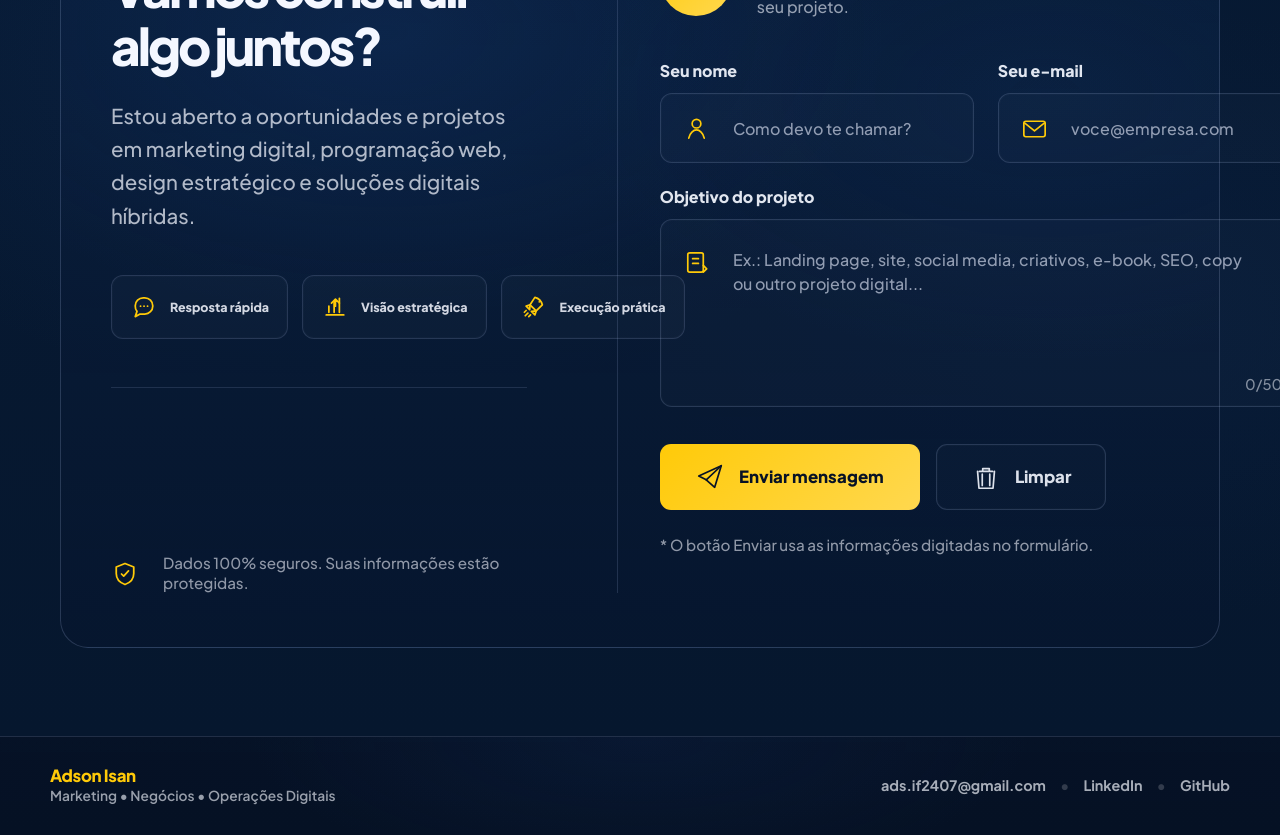
==== commit 23536a8b: "Add files via upload" ====
--- a/index.html
+++ b/index.html
@@ -338,7 +338,7 @@
 
           <article class="cert-card">
             <div class="cert-thumb">
-              <img src="SENAI - Estilos de Gestão e Liderança" alt="Certificado Media Buying Professional">
+              <img src="SENAI - Estilos de Gestão e Liderança.jpg" alt="Certificado Media Buying Professional">
             </div>
 
             <span class="cert-provider">SENAI</span>
@@ -352,7 +352,7 @@
 
           <article class="cert-card">
             <div class="cert-thumb">
-              <img src="SENAI - Excel Básico" alt="Certificado Media Buying Professional">
+              <img src="SENAI - Excel Básico.jpg" alt="Certificado Media Buying Professional">
             </div>
 
             <span class="cert-provider">SENAI</span>
@@ -366,7 +366,7 @@
 
           <article class="cert-card">
             <div class="cert-thumb">
-              <img src="SENAI - Assistente Administrativo" alt="Certificado Media Buying Professional">
+              <img src="SENAI - Assistente Administrativo.jpg" alt="Certificado Media Buying Professional">
             </div>
 
             <span class="cert-provider">SENAI</span>
@@ -394,7 +394,7 @@
 
           <article class="cert-card">
             <div class="cert-thumb">
-              <img src="FUNDAÇÃO BRADESCO - Crie um site simples usando HTML, CSS e JavaScript" alt="Certificado Media Buying Professional">
+              <img src="FUNDAÇÃO BRADESCO - Crie um site simples usando HTML, CSS e JavaScript.png" alt="Certificado Media Buying Professional">
             </div>
 
             <span class="cert-provider">FUNDAÇÃO BRADESCO - ESCOLA VIRTUAL</span>
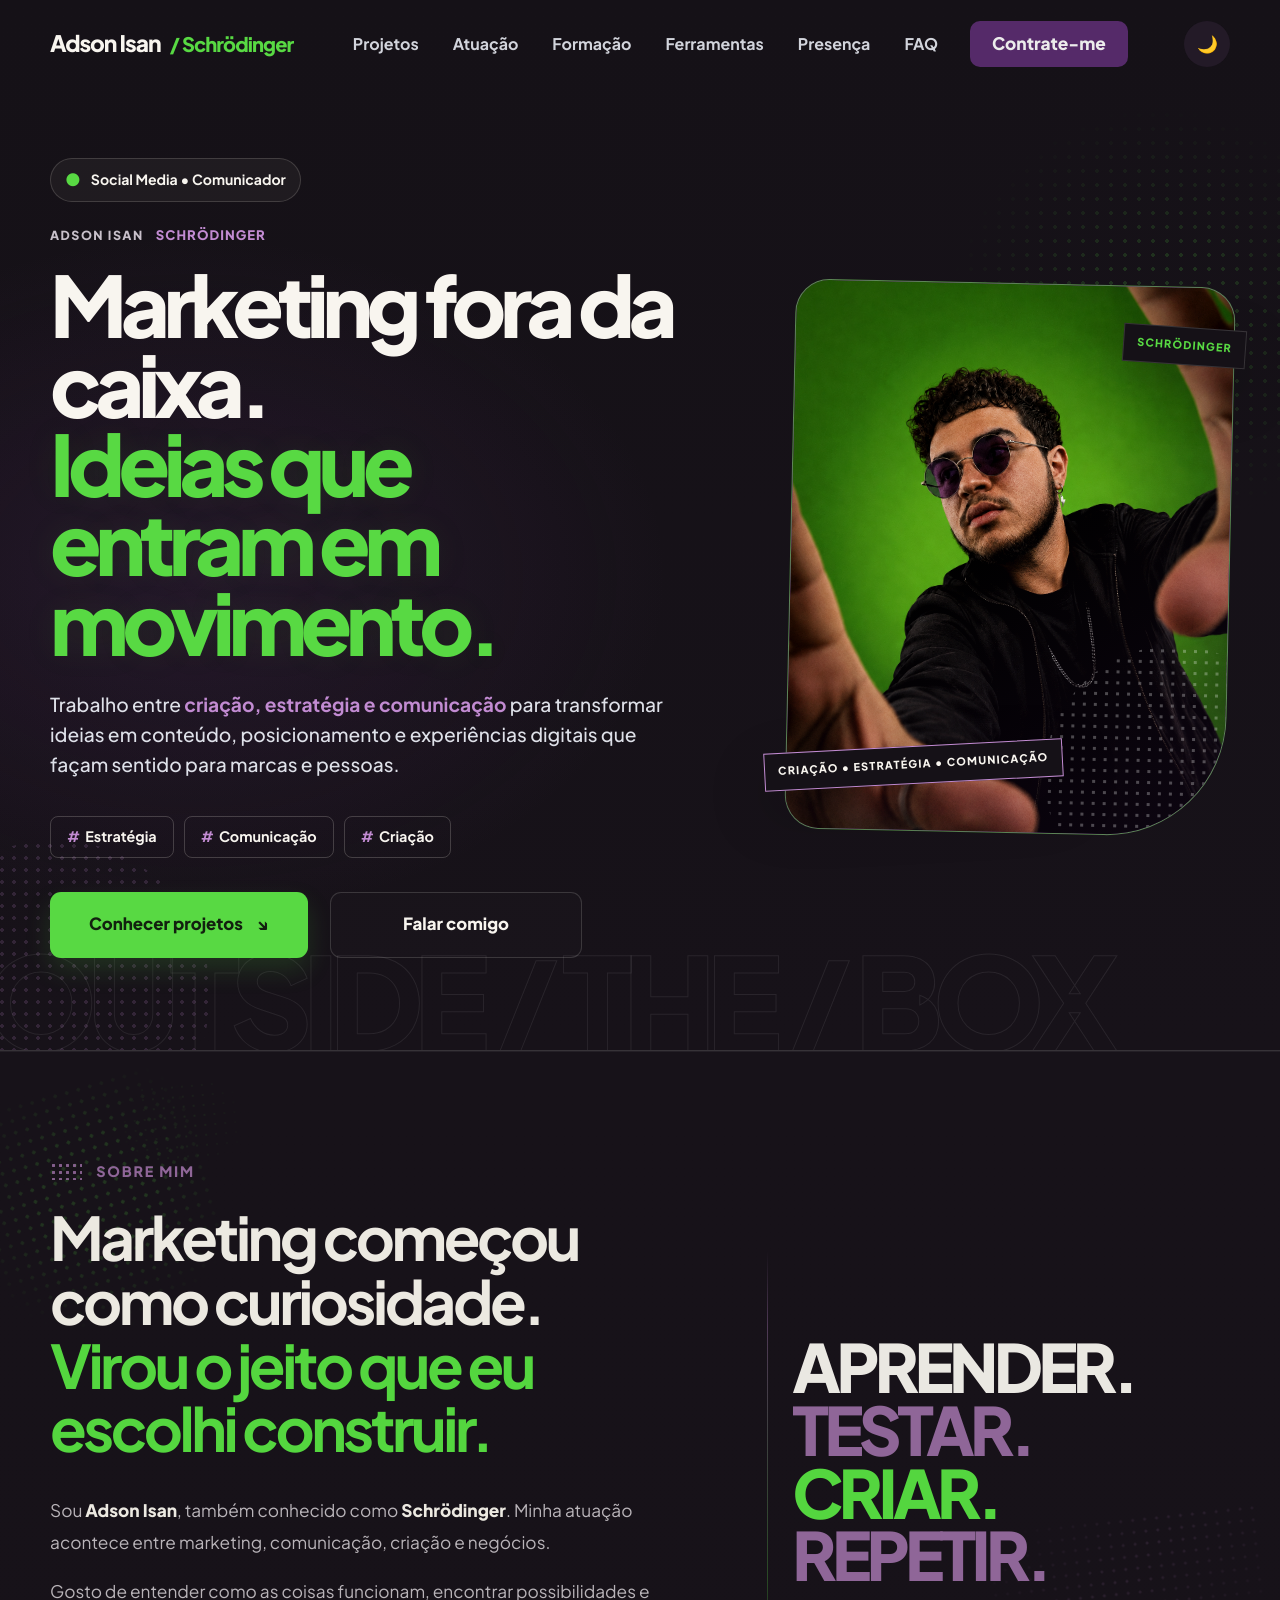
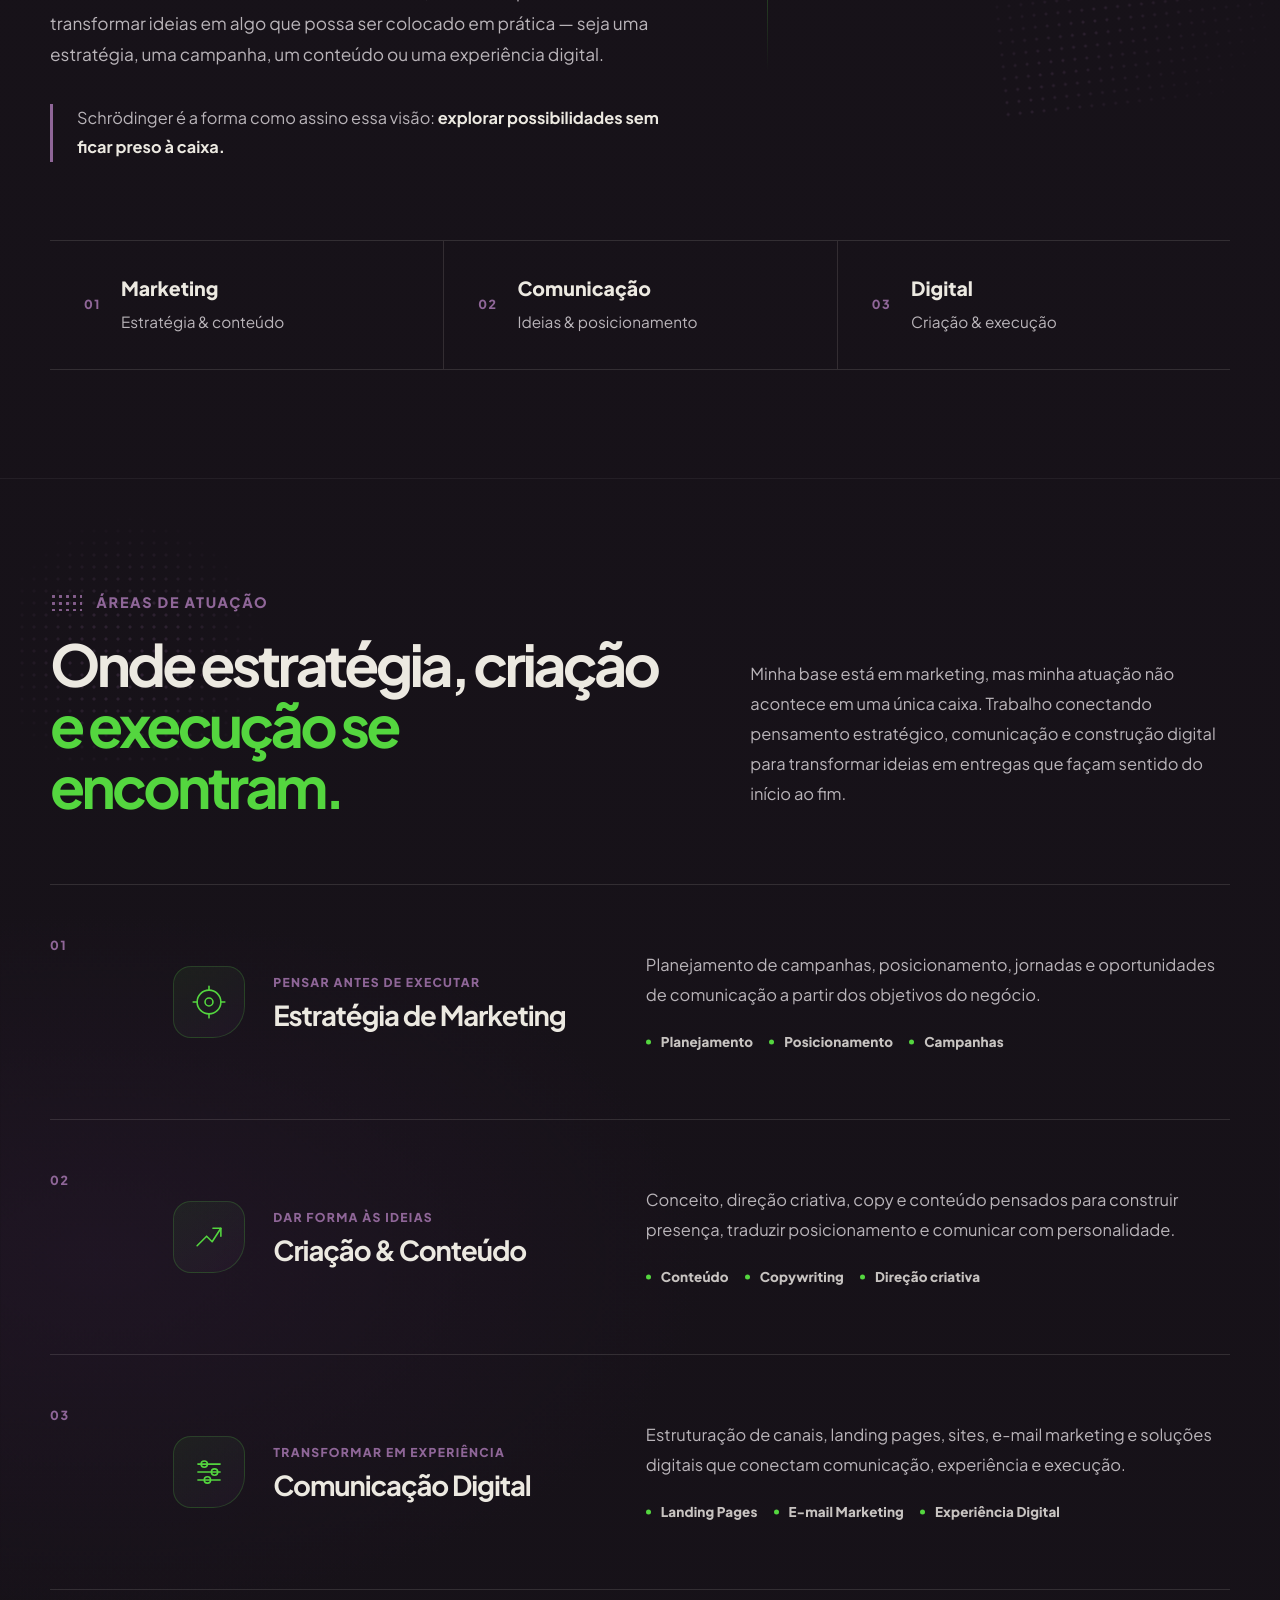
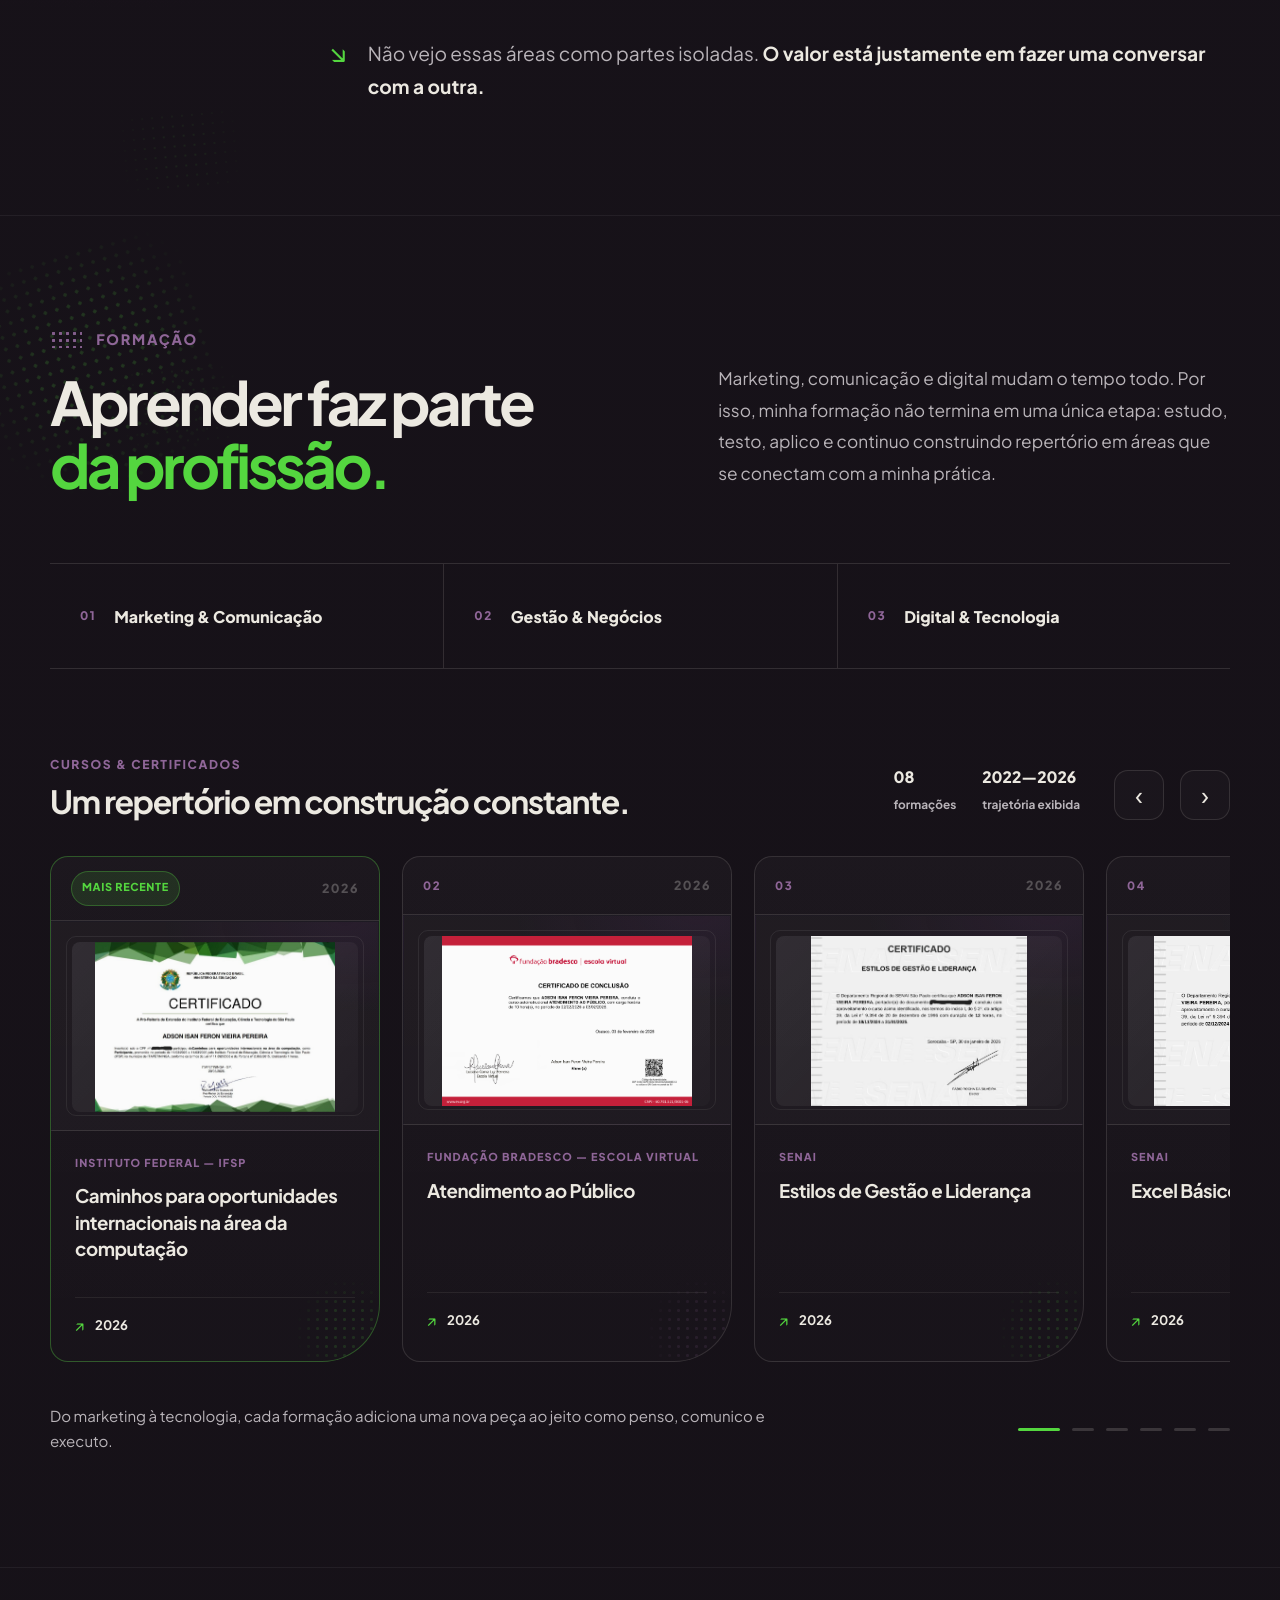
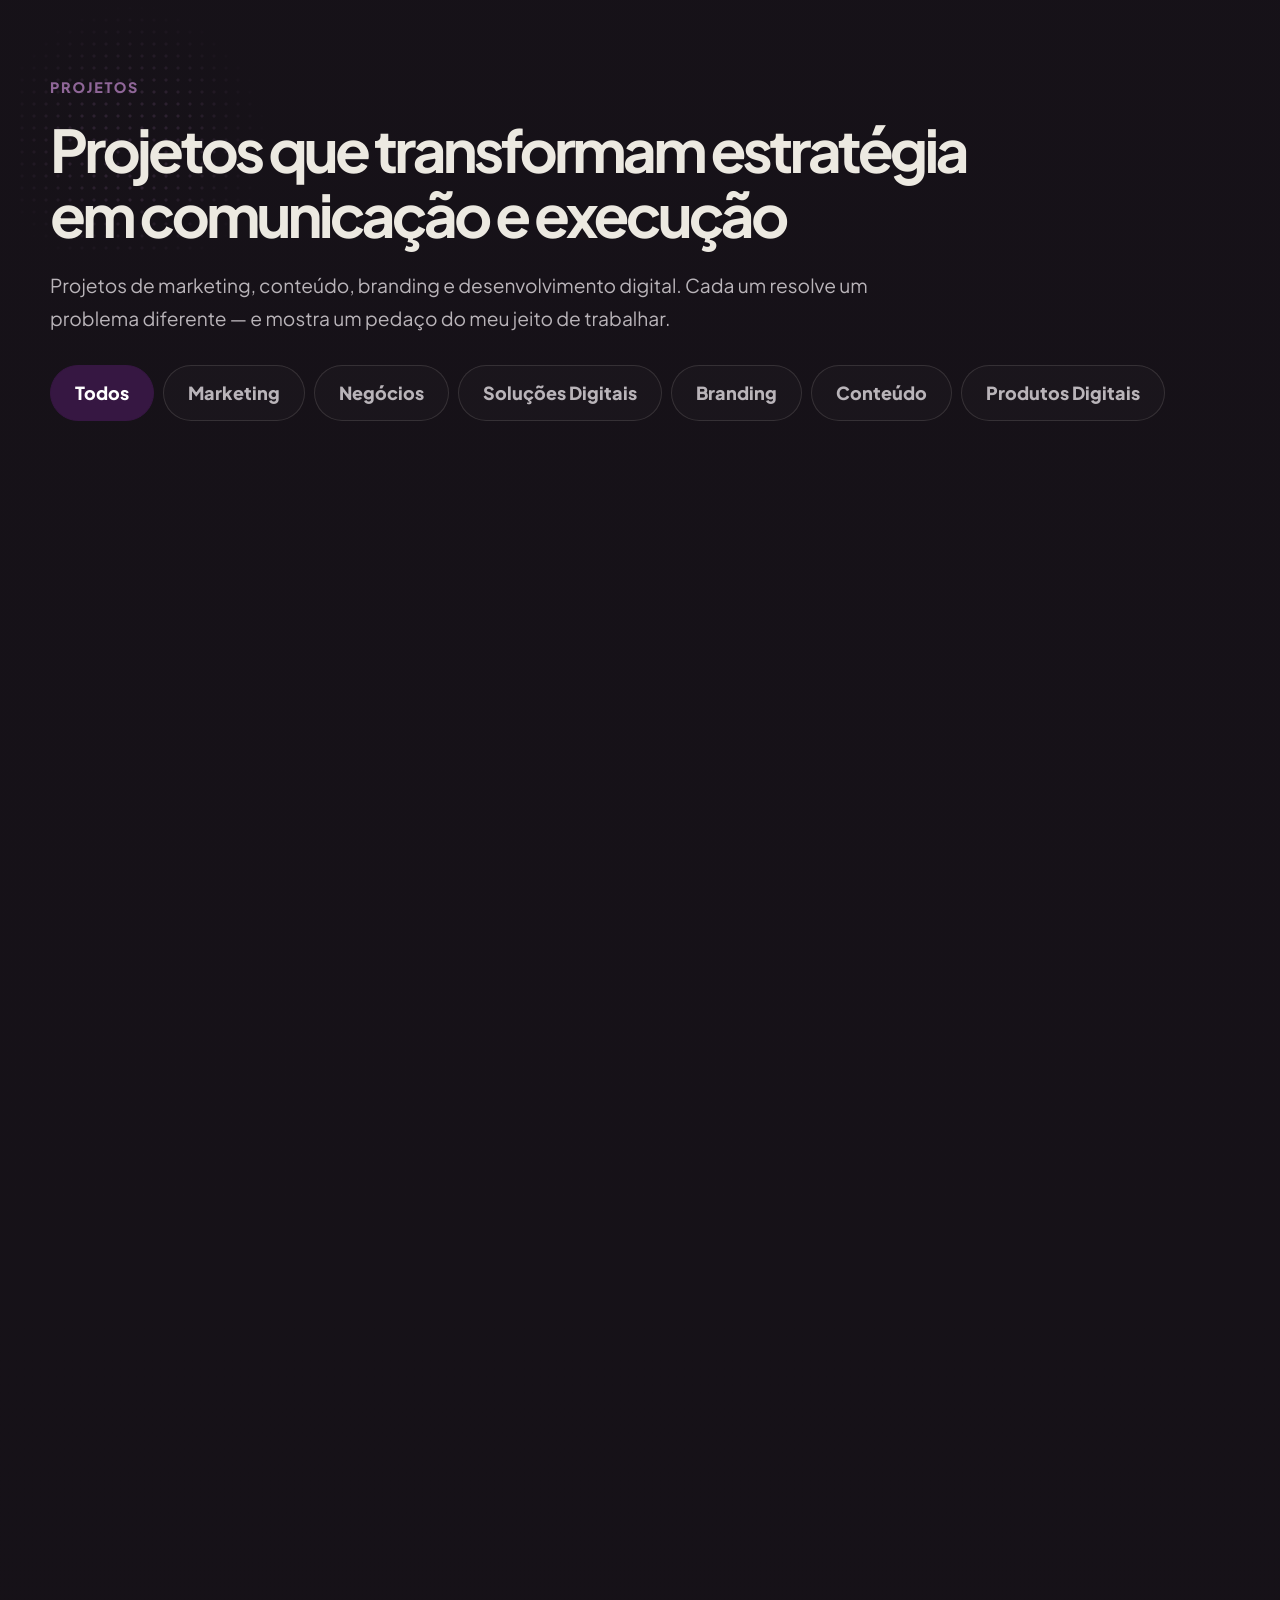
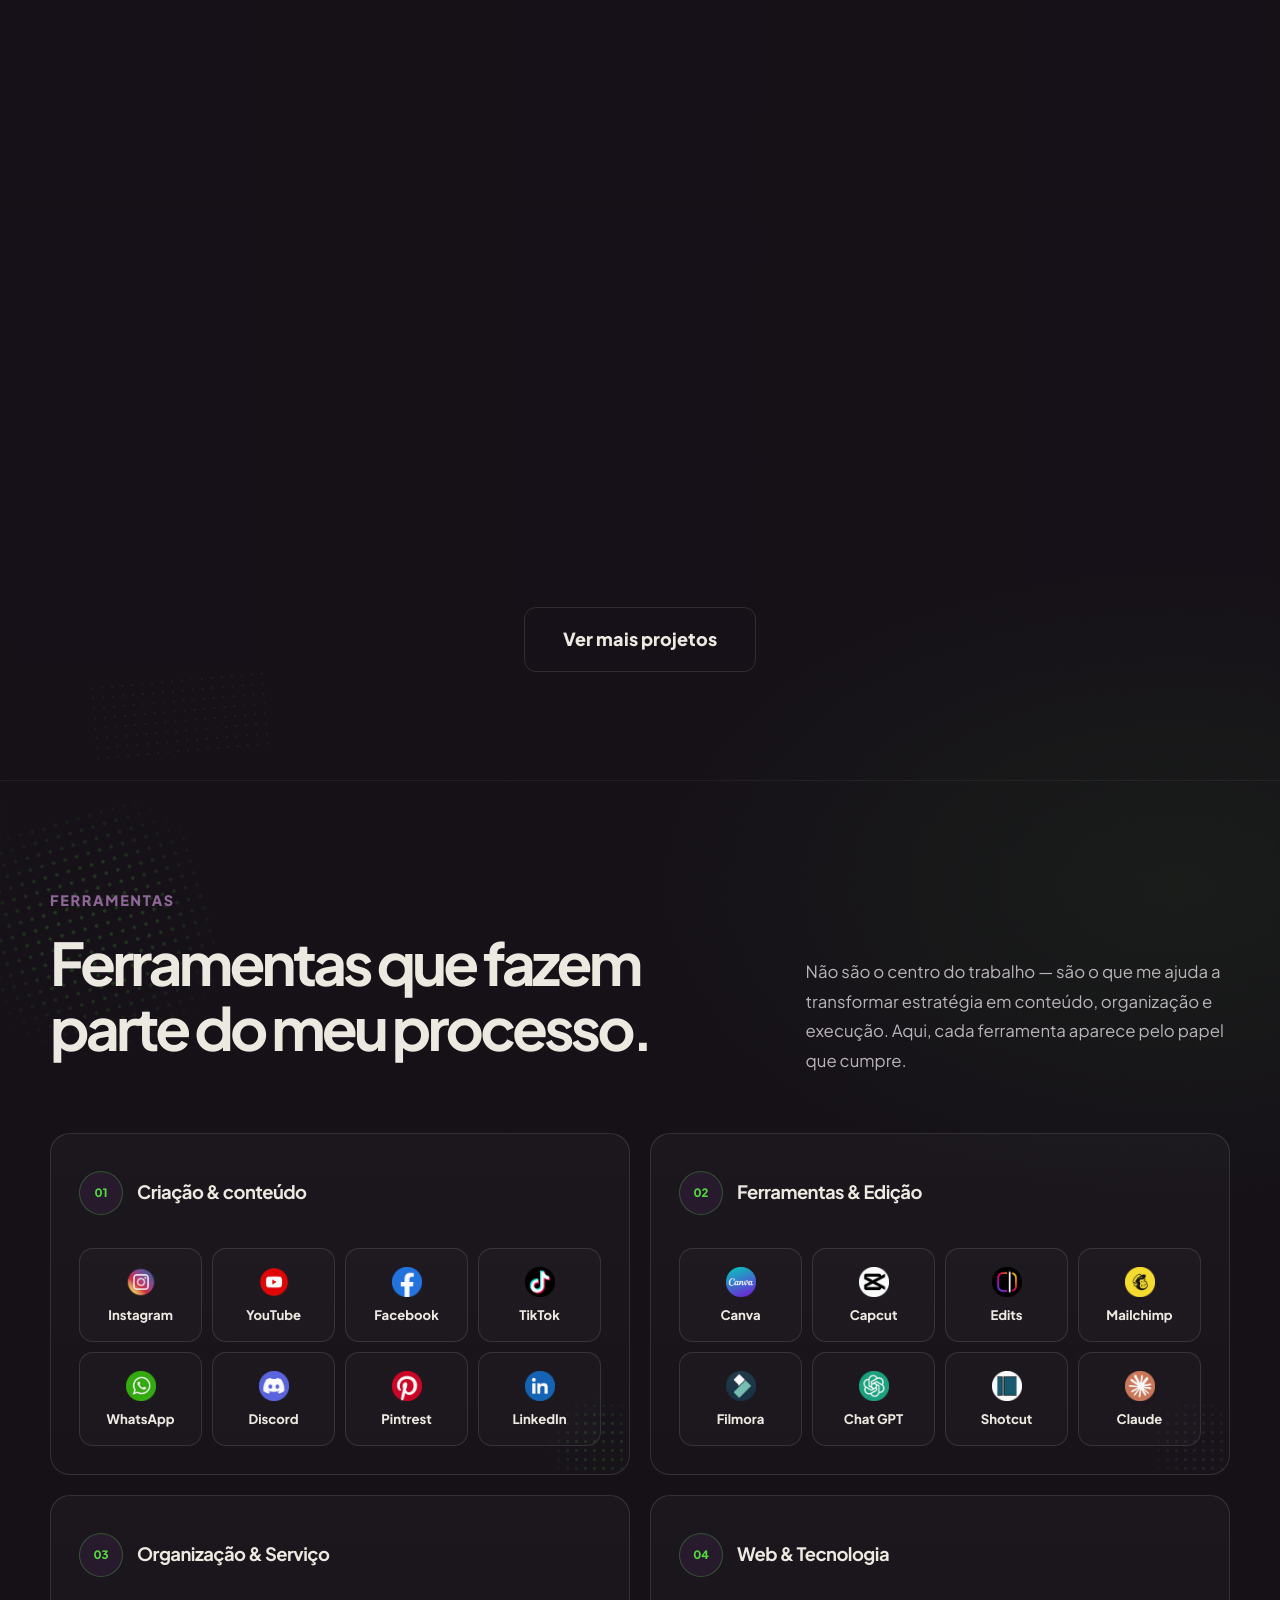
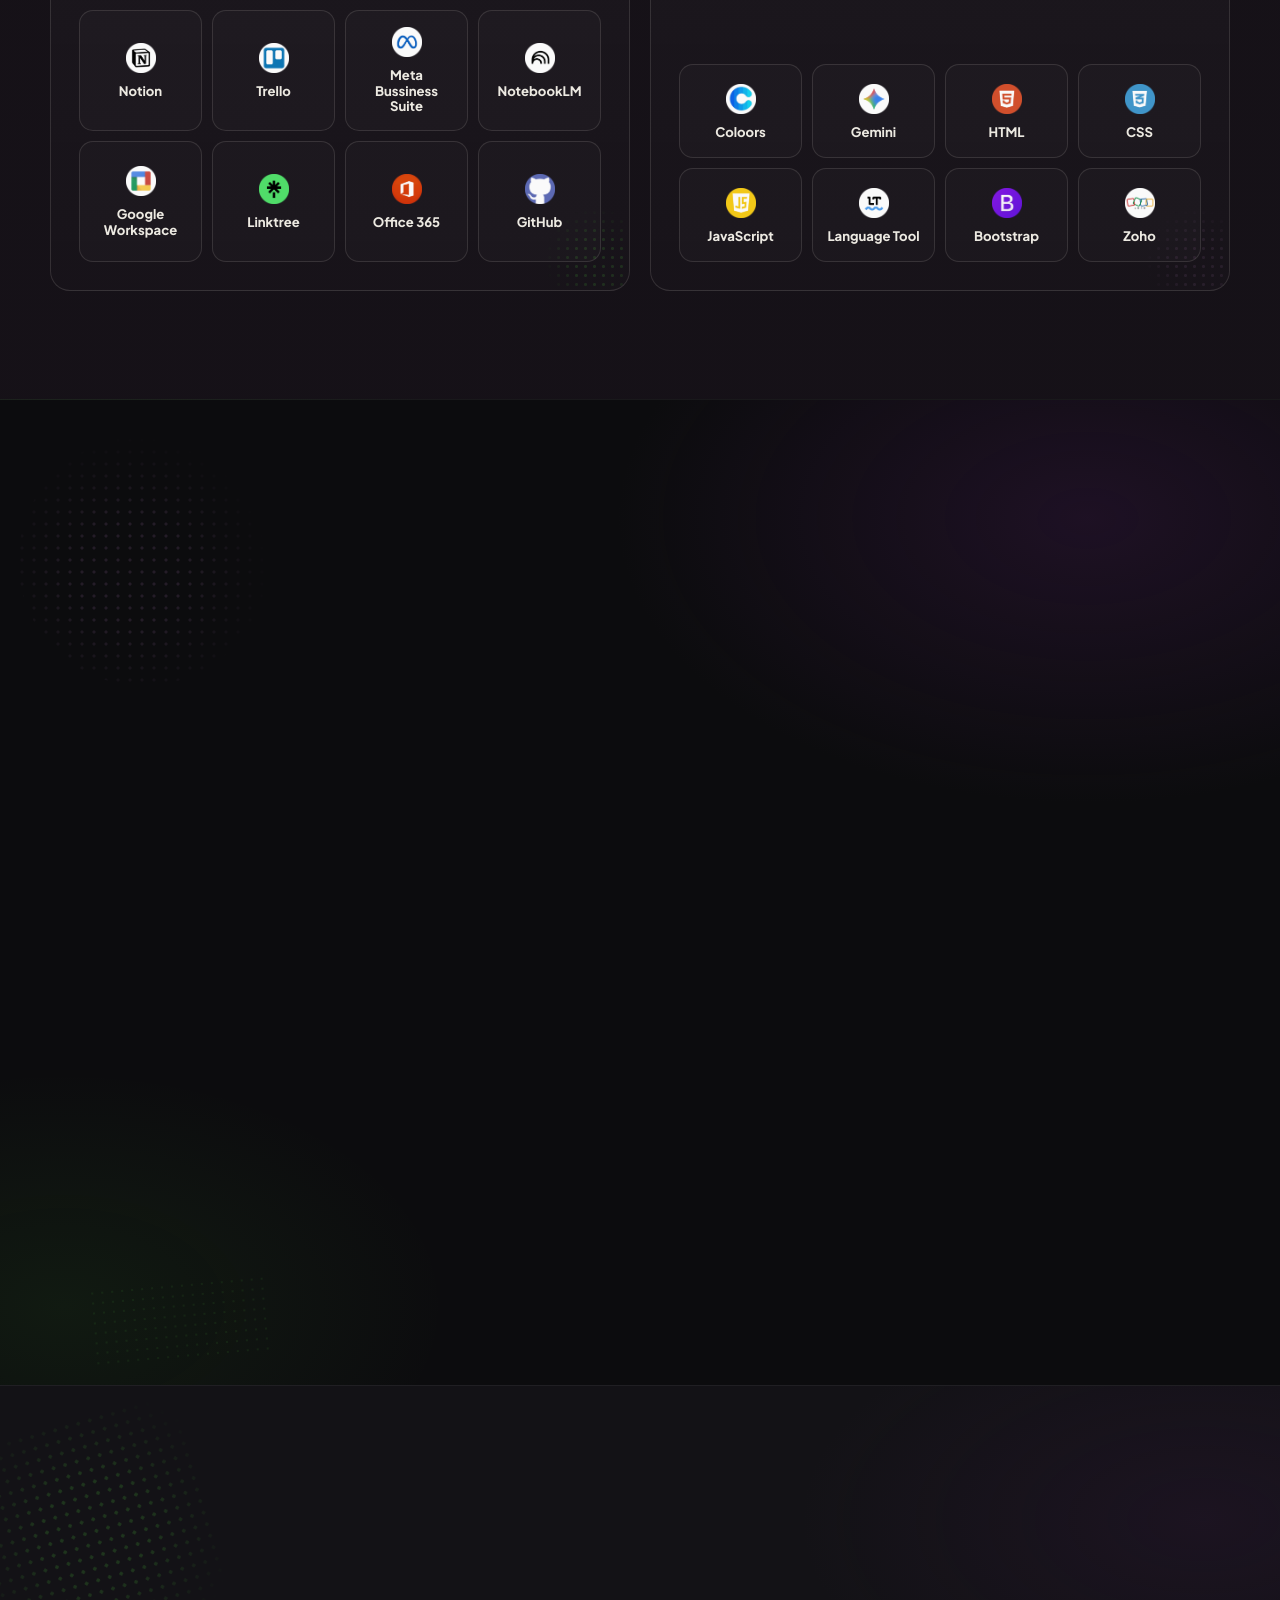
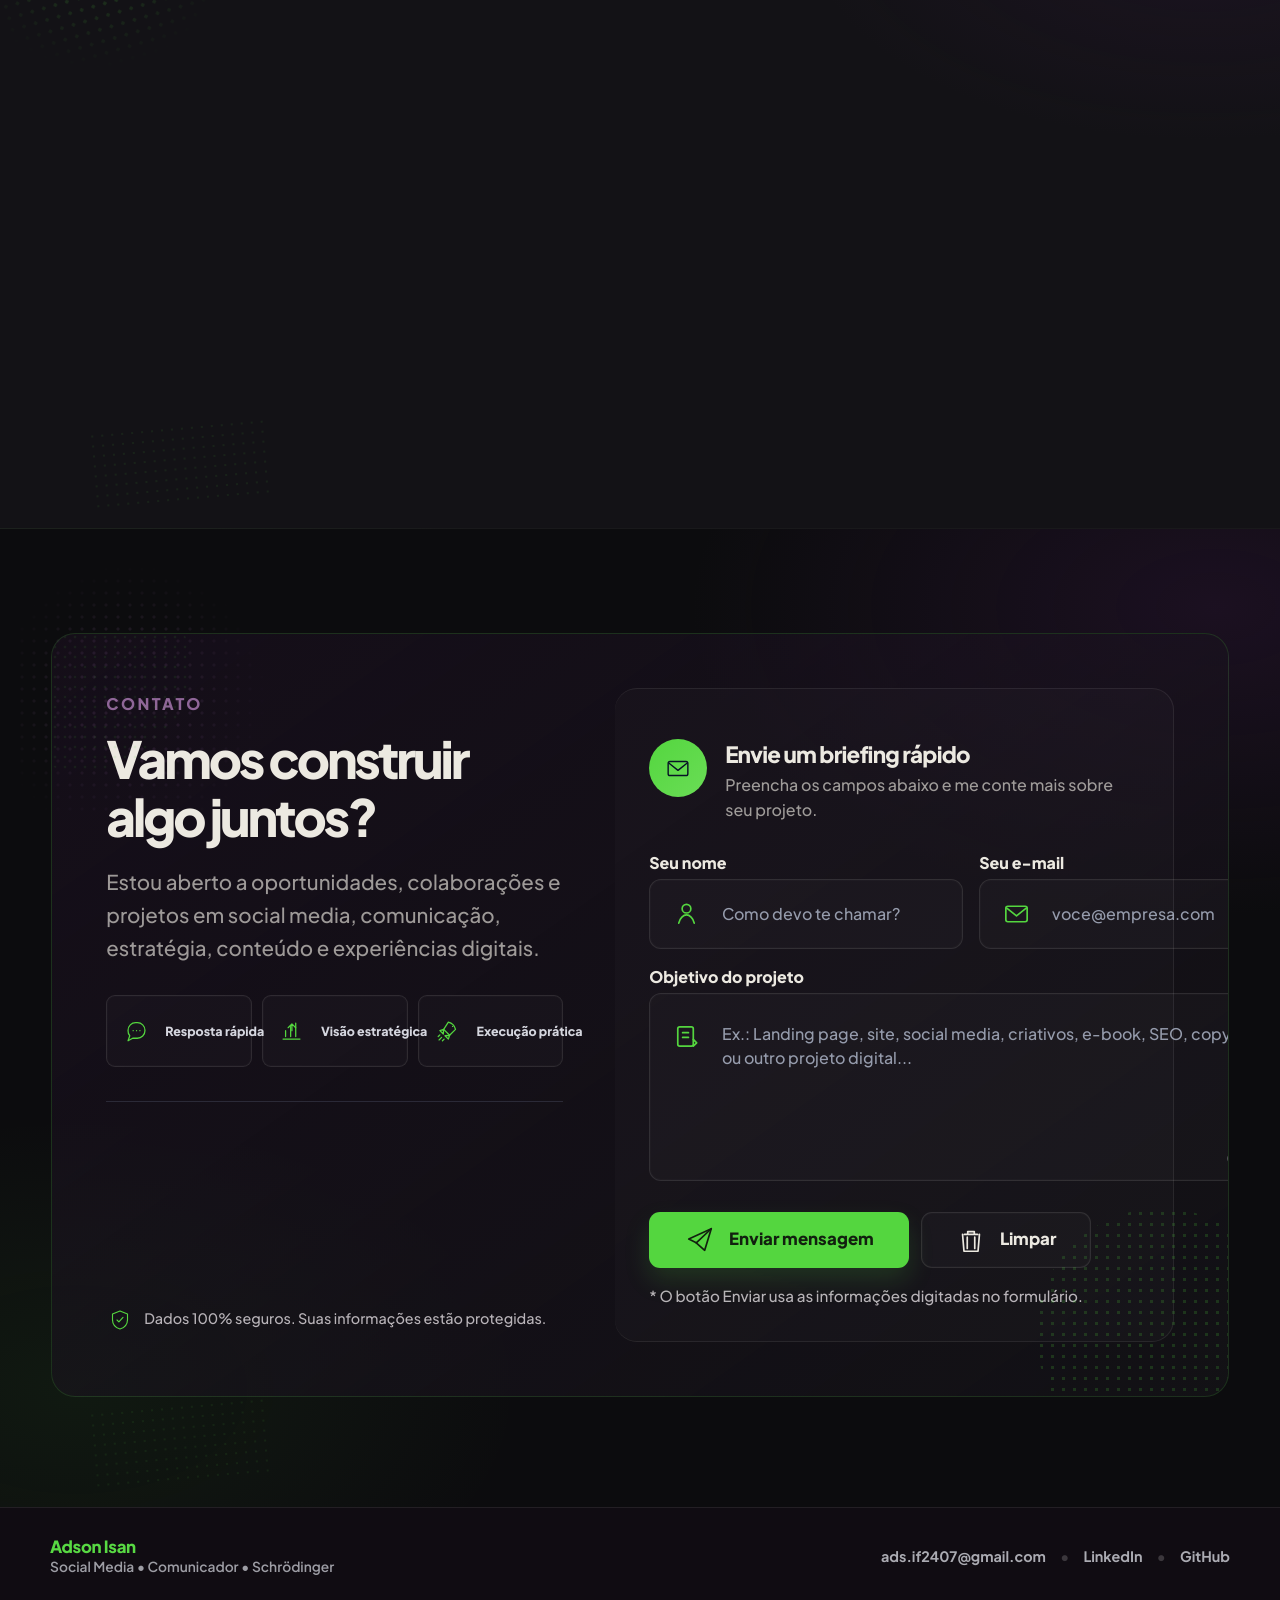
==== commit 9b2de9da: "Add files via upload" ====
--- a/index.html
+++ b/index.html
@@ -1,753 +1,1048 @@
-<!DOCTYPE html>
-<html lang="pt-BR">
-
-<head>
-  <!-- ========================================================= -->
-  <!-- CONFIGURAÇÕES BÁSICAS -->
-  <!-- ========================================================= -->
-  <meta charset="utf-8">
-  <meta http-equiv="X-UA-Compatible" content="IE=edge">
-  <meta name="viewport" content="width=device-width, initial-scale=1">
-  <meta name="color-scheme" content="dark light">
-  <meta name="theme-color" content="#06152b">
-
-  <!-- ========================================================= -->
-  <!-- SEO -->
-  <!-- ========================================================= -->
-  <title>Adson Isan — Marketing, Negócios e Tecnologia</title>
-  <meta name="description" content="Portfólio de Adson Isan: marketing estratégico, negócios, operações digitais, desenvolvimento web, comunicação digital e soluções orientadas a crescimento.">
-  <meta name="robots" content="index, follow">
-  <link rel="canonical" href="https://SEU-USUARIO.github.io/">
-
-  <!-- ========================================================= -->
-  <!-- FONTES E ARQUIVOS -->
-  <!-- ========================================================= -->
-  <link rel="preconnect" href="https://fonts.gstatic.com" crossorigin>
-  <link rel="preload" as="image" href="adson-isan.jpeg" fetchpriority="high">
-  <link href="https://fonts.googleapis.com/css2?family=Plus+Jakarta+Sans:wght@400;500;600;700;800;900&display=swap" rel="stylesheet">
-  <link rel="stylesheet" href="styles.css">
-
-  <!-- ========================================================= -->
-  <!-- OPEN GRAPH -->
-  <!-- ========================================================= -->
-  <meta property="og:type" content="website">
-  <meta property="og:locale" content="pt_BR">
-  <meta property="og:title" content="Adson Isan — Marketing, Negócios e Tecnologia">
-  <meta property="og:description" content="Portfólio profissional com projetos em marketing, negócios, operações digitais, sites, landing pages, comunicação e crescimento.">
-  <meta property="og:url" content="https://SEU-USUARIO.github.io/">
-  <meta property="og:image" content="https://SEU-USUARIO.github.io/assets/preview.jpg">
-
-  <!-- ========================================================= -->
-  <!-- TWITTER CARD -->
-  <!-- ========================================================= -->
-  <meta name="twitter:card" content="summary_large_image">
-  <meta name="twitter:title" content="Adson Isan — Marketing, Negócios e Tecnologia">
-  <meta name="twitter:description" content="Estratégia, posicionamento e execução que geram crescimento real.">
-  <meta name="twitter:image" content="https://SEU-USUARIO.github.io/assets/preview.jpg">
-
-  <!-- ========================================================= -->
-  <!-- DADOS ESTRUTURADOS -->
-  <!-- ========================================================= -->
-  <script type="application/ld+json">
-    {
-      "@context": "https://schema.org",
-      "@type": "Person",
-      "name": "Adson Isan",
-      "jobTitle": "Profissional de Marketing, Negócios e Operações Digitais",
-      "email": "mailto:ads.if2407@gmail.com",
-      "telephone": "+55-15-99858-4798",
-      "image": "https://SEU-USUARIO.github.io/adson-isan.jpeg",
-      "url": "https://SEU-USUARIO.github.io/",
-      "knowsAbout": [
-        "Marketing Estratégico",
-        "Marketing Digital",
-        "Negócios",
-        "Operações Digitais",
-        "Publicidade e Propaganda",
-        "Copywriting",
-        "SEO",
-        "Social Media",
-        "Landing Pages",
-        "HTML",
-        "CSS",
-        "JavaScript",
-        "Produtos Digitais",
-        "Canva",
-        "GitHub",
-        "Trello"
-      ],
-      "sameAs": [
-        "https://www.linkedin.com/in/ads-if2407/",
-        "https://github.com/O-dynn"
-      ]
-    }
-  </script>
-
-  <script id="faq-schema" type="application/ld+json"></script>
-</head>
-
-<body>
-  <!-- ========================================================= -->
-  <!-- ACESSIBILIDADE E BOTÃO VOLTAR AO TOPO -->
-  <!-- ========================================================= -->
-  <a class="skip-link" href="#conteudo">Ir para o conteúdo</a>
-
-  <!-- ========================================================= -->
-  <!-- HEADER / NAVBAR / HERO -->
-  <!-- ========================================================= -->
-  <header class="site-header" id="topo">
-    <div class="container">
-      <nav class="navbar" aria-label="Navegação principal">
-        <a class="brand" href="#topo" aria-label="Início">Adson Isan</a>
-
-        <button id="themeToggle" class="theme-toggle" aria-label="Alternar tema">🌙</button>
-
-        <button id="menuToggle" class="menu-toggle" aria-expanded="false" aria-controls="navLinks" aria-label="Abrir menu">☰</button>
-
-        <ul id="navLinks" class="nav-links">
-          <li><a href="#projetos">Projetos</a></li>
-          <li><a href="#atuacao">Atuação</a></li>
-          <li><a href="#formacao">Formação</a></li>
-          <li><a href="#ferramentas">Ferramentas</a></li>
-          <li><a href="#presenca">Presença</a></li>
-          <li><a href="#faq">FAQ</a></li>
-          <li><a class="hire" href="#contato">Contrate-me</a></li>
-        </ul>
-      </nav>
-    </div>
-
-    <section class="hero" aria-label="Destaque">
-      <div class="container hero-grid">
-        <div class="hero-text reveal">
-          <p class="kicker">
-            <span aria-hidden="true">⚡</span>
-            Estratégia, posicionamento e execução que geram crescimento real.
-          </p>
-
-          <h1 class="hero-title">
-            Quem enxerga apenas<br>
-            o <span>marketing</span>,<br>
-            enxerga apenas<br>
-            metade do <span>negócio.</span>
-          </h1>
-
-          <p class="hero-sub">
-            Atuo na construção de estratégias que conectam marca, comunicação, processos e tecnologia para transformar oportunidades em <strong>resultados sustentáveis.</strong>
-          </p>
-
-          <ul class="trust" aria-label="Pontos fortes">
-            <li>Estratégia de Marketing</li>
-            <li>Negócios</li>
-            <li>Soluções Digitais</li>
-          </ul>
-
-          <div class="hero-cta">
-            <a class="btn primary" href="#projetos">Ver projetos</a>
-            <a class="btn ghost" href="#contato">Falar comigo</a>
-          </div>
-        </div>
-
-        <aside class="hero-photo reveal">
-          <div class="hero-frame">
-            <img src="adson-isan.jpeg" alt="Foto profissional de Adson Isan" width="600" height="800">
-          </div>
-        </aside>
-      </div>
-    </section>
-  </header>
-
-  <!-- ========================================================= -->
-  <!-- CONTEÚDO PRINCIPAL -->
-  <!-- ========================================================= -->
-  <main id="conteudo">
-
-    <!-- ========================================================= -->
-    <!-- ATUAÇÃO PROFISSIONAL -->
-    <!-- ========================================================= -->
-    <section id="atuacao-profissional" class="section professional-section">
-      <div class="container">
-        <div class="pro-card reveal">
-          <div class="section-head centered">
-            <p class="eyebrow">
-              <span class="line-icon">⌖</span>
-              ATUAÇÃO PROFISSIONAL
-            </p>
-
-            <h2 class="section-title">
-              Atuação em marketing,<br>
-              negócios e operações digitais.
-            </h2>
-
-            <p class="section-subtitle">
-              Atuo na construção e organização de estratégias digitais que conectam planejamento, comunicação, processos e execução. Meu foco está em <strong>transformar objetivos de negócio</strong> em ações estruturadas, mensuráveis e alinhadas ao <strong>crescimento da marca.</strong>
-            </p>
-          </div>
-
-          <div class="steps-grid">
-            <article class="step-card">
-              <div class="step-top">
-                <strong>01</strong>
-                <span aria-hidden="true">××<br>○×</span>
-              </div>
-              <h3>Planejamento estratégico</h3>
-              <i></i>
-              <p>Análise de objetivos, público, posicionamento e oportunidades.</p>
-            </article>
-
-            <article class="step-card">
-              <div class="step-top">
-                <strong>02</strong>
-                <span aria-hidden="true">📣</span>
-              </div>
-              <h3>Comunicação e posicionamento</h3>
-              <i></i>
-              <p>Definição de mensagens, campanhas e presença digital da marca.</p>
-            </article>
-
-            <article class="step-card">
-              <div class="step-top">
-                <strong>03</strong>
-                <span aria-hidden="true">⚙</span>
-              </div>
-              <h3>Operação digital</h3>
-              <i></i>
-              <p>Organização de canais, fluxos, conteúdos, bases e processos.</p>
-            </article>
-
-            <article class="step-card">
-              <div class="step-top">
-                <strong>04</strong>
-                <span aria-hidden="true">▮▮▮</span>
-              </div>
-              <h3>Acompanhamento de resultados</h3>
-              <i></i>
-              <p>Leitura de dados, ajustes de rota e melhoria contínua das ações.</p>
-            </article>
-          </div>
-        </div>
-      </div>
-    </section>
-
-    <!-- ========================================================= -->
-    <!-- ÁREAS DE ATUAÇÃO -->
-    <!-- ========================================================= -->
-    <section id="atuacao" class="section areas-section">
-      <div class="container">
-        <div class="section-head reveal">
-          <p class="eyebrow">
-            <span class="line-icon">⌖</span>
-            ÁREAS DE ATUAÇÃO
-          </p>
-
-          <h2 class="section-title">Áreas onde gero valor</h2>
-
-          <p class="section-subtitle">
-            Minha atuação combina estratégia, negócios e operações digitais para transformar objetivos em ações estruturadas e mensuráveis.
-          </p>
-        </div>
-
-        <div class="areas-grid">
-          <article class="area-card reveal">
-            <div class="area-top">
-              <span class="area-icon">◎</span>
-              <h3>Marketing<br>Estratégico</h3>
-            </div>
-            <i></i>
-            <p class="area-call">Estratégia, posicionamento e planejamento.</p>
-            <p>Planejamento de campanhas, estruturação de jornadas, comunicação, aquisição de clientes e fortalecimento da presença digital.</p>
-          </article>
-
-          <article class="area-card reveal">
-            <div class="area-top">
-              <span class="area-icon">↗</span>
-              <h3>Desenvolvimento<br>de Negócios</h3>
-            </div>
-            <i></i>
-            <p class="area-call">Crescimento, processos e oportunidades.</p>
-            <p>Análise de objetivos, organização de operações, melhoria de processos e construção de estratégias alinhadas ao desenvolvimento do negócio.</p>
-          </article>
-
-          <article class="area-card reveal">
-            <div class="area-top">
-              <span class="area-icon">⚙</span>
-              <h3>Operações<br>Digitais</h3>
-            </div>
-            <i></i>
-            <p class="area-call">Execução, tecnologia e performance.</p>
-            <p>Estruturação de canais, automações, sites, landing pages, CRM, e-mail marketing e ferramentas que apoiam a execução da estratégia.</p>
-          </article>
-        </div>
-      </div>
-    </section>
-
-    <!-- ========================================================= -->
-    <!-- FORMAÇÃO -->
-    <!-- ========================================================= -->
-    <section id="formacao" class="section certificates-section">
-      <div class="container">
-        <div class="section-head reveal cert-head">
-          <div>
-            <p class="eyebrow">
-              <span class="line-icon">▱</span>
-              FORMAÇÃO
-            </p>
-
-            <h2 class="section-title">Formação que sustenta minha prática</h2>
-
-            <p class="section-subtitle">
-              Aperfeiçoamento contínuo e atualização constante fazem parte da minha rotina. Esses são alguns dos cursos e certificações que fortalecem minha atuação em marketing, negócios e operações digitais.
-            </p>
-          </div>
-
-          <div class="cert-controls" aria-label="Controle do carrossel">
-            <button id="certPrev" class="icon-btn" type="button" aria-label="Anterior">‹</button>
-            <button id="certNext" class="icon-btn" type="button" aria-label="Próximo">›</button>
-          </div>
-        </div>
-
-        <div class="cert-track" id="certTrack" aria-live="polite">
-          <article class="cert-card featured">
-            <span class="badge">Mais recente</span>
-
-            <div class="cert-thumb">
-              <img src="IFSP - Caminhos para oportunidades internacionais na área da computação.jpg" alt="Certificado Google Analytics 4">
-            </div>
-
-            <span class="cert-provider">INSTITUTO FEDERAL - IFSP</span>
-            <h3>Caminhos para oportunidades internacionais na área da computação</h3>
-
-            <div class="cert-date">
-              <span aria-hidden="true">▣</span>
-              <b>2026</b>
-            </div>
-          </article>
-
-          <article class="cert-card">
-            <div class="cert-thumb">
-              <img src="FUNDAÇÃO BRADESCO - Atendimento Público.png" alt="Certificado Media Buying Professional">
-            </div>
-
-            <span class="cert-provider">FUNDAÇÃO BRADESCO - ESCOLA VIRTUAL</span>
-            <h3>Atendimento ao Público</h3>
-
-            <div class="cert-date">
-              <span aria-hidden="true">▣</span>
-              <b>2026</b>
-            </div>
-          </article>
-
-          <article class="cert-card">
-            <div class="cert-thumb">
-              <img src="SENAI - Estilos de Gestão e Liderança.jpg" alt="Certificado Media Buying Professional">
-            </div>
-
-            <span class="cert-provider">SENAI</span>
-            <h3>Estilos de Gestão e Liderança</h3>
-
-            <div class="cert-date">
-              <span aria-hidden="true">▣</span>
-              <b>2026</b>
-            </div>
-          </article>
-
-          <article class="cert-card">
-            <div class="cert-thumb">
-              <img src="SENAI - Excel Básico.jpg" alt="Certificado Media Buying Professional">
-            </div>
-
-            <span class="cert-provider">SENAI</span>
-            <h3>Excel Básico</h3>
-
-            <div class="cert-date">
-              <span aria-hidden="true">▣</span>
-              <b>2026</b>
-            </div>
-          </article>
-
-          <article class="cert-card">
-            <div class="cert-thumb">
-              <img src="SENAI - Assistente Administrativo.jpg" alt="Certificado Media Buying Professional">
-            </div>
-
-            <span class="cert-provider">SENAI</span>
-            <h3>Assistente Administrativo</h3>
-
-            <div class="cert-date">
-              <span aria-hidden="true">▣</span>
-              <b>2025</b>
-            </div>
-          </article>
-
-          <article class="cert-card">
-            <div class="cert-thumb">
-              <img src="CODE ORG - de The Hour of Code.jpg" alt="Certificado Media Buying Professional">
-            </div>
-
-            <span class="cert-provider">CODE ORG - PATROCÍNIO MICROSOFT</span>
-            <h3>The Hour of Code</h3>
-
-            <div class="cert-date">
-              <span aria-hidden="true">▣</span>
-              <b>2024</b>
-            </div>
-          </article>
-
-          <article class="cert-card">
-            <div class="cert-thumb">
-              <img src="FUNDAÇÃO BRADESCO - Crie um site simples usando HTML, CSS e JavaScript.png" alt="Certificado Media Buying Professional">
-            </div>
-
-            <span class="cert-provider">FUNDAÇÃO BRADESCO - ESCOLA VIRTUAL</span>
-            <h3>Crie um site simples usando HTML, CSS e JavaScript</h3>
-
-            <div class="cert-date">
-              <span aria-hidden="true">▣</span>
-              <b>2024</b>
-            </div>
-          </article>
-
-          <article class="cert-card">
-            <div class="cert-thumb">
-              <img src="SENAC - Marketing Digital e Vendas em Redes Sociais.jpg" alt="Certificado Media Buying Professional">
-            </div>
-
-            <span class="cert-provider">SENAC</span>
-            <h3>Marketing Digital e Vendas em Redes Sociais</h3>
-
-            <div class="cert-date">
-              <span aria-hidden="true">▣</span>
-              <b>2022</b>
-            </div>
-          </article>
-
-
-        </div>
-        
-
-        <div class="dots" id="certDots" aria-label="Indicadores do carrossel"></div>
-      </div>
-    </section>
-
-    <!-- ========================================================= -->
-    <!-- PROJETOS -->
-    <!-- ========================================================= -->
-    <section id="projetos" class="section projects-section">
-      <div class="container">
-        <div class="section-head reveal">
-          <p class="eyebrow">PROJETOS</p>
-
-          <h2 class="section-title">
-            Projetos que conectam estratégia,<br>
-            negócios e execução
-          </h2>
-
-          <p class="section-subtitle">
-            Alguns trabalhos se encaixam em mais de uma área — e isso faz parte da minha proposta.
-          </p>
-        </div>
-
-        <div id="projectsFilters" class="filters" aria-label="Filtros de projetos">
-          <button data-filter="all" class="chip active">Todos</button>
-          <button data-filter="Marketing Estratégico" class="chip">Marketing Estratégico</button>
-          <button data-filter="Negócios" class="chip">Negócios</button>
-          <button data-filter="Operações Digitais" class="chip">Operações Digitais</button>
-          <button data-filter="Branding" class="chip">Branding</button>
-          <button data-filter="Conteúdo" class="chip">Conteúdo</button>
-          <button data-filter="Produtos Digitais" class="chip">Produtos Digitais</button>
-        </div>
-
-        <div id="projectsGrid" class="grid project-grid"></div>
-      </div>
-    </section>
-
-    <!-- ========================================================= -->
-    <!-- FERRAMENTAS -->
-    <!-- ========================================================= -->
-    <section id="ferramentas" class="section tools-section">
-      <div class="container">
-        <div class="section-head reveal">
-          <p class="eyebrow">
-            <span class="line-icon">⌘</span>
-            FERRAMENTAS
-          </p>
-
-          <h2 class="section-title">Recursos que fazem parte do meu fluxo de trabalho</h2>
-
-          <p class="section-subtitle">
-            Ferramentas que utilizo para organizar, criar, desenvolver e publicar projetos digitais.
-          </p>
-        </div>
-
-        <div class="tools-wrap reveal" aria-label="Ferramentas utilizadas">
-          <span class="tool-pill"><b>C</b> Canva</span>
-          <span class="tool-pill"><b>▢</b> Instagram</span>
-          <span class="tool-pill"><b>in</b> LinkedIn</span>
-          <span class="tool-pill"><b>📣</b> Facebook Ads</span>
-          <span class="tool-pill"><b>▶</b> YouTube</span>
-          <span class="tool-pill"><b>🤝</b> Mercado Livre</span>
-          <span class="tool-pill"><b>b</b> Bing</span>
-          <span class="tool-pill"><b>▰</b> Pacote Office</span>
-          <span class="tool-pill"><b>◇</b> Filmora</span>
-          <span class="tool-pill"><b>▥</b> Trello</span>
-          <span class="tool-pill"><b>●</b> GitHub</span>
-          <span class="tool-pill"><b>▣</b> GitHub Pages</span>
-          <span class="tool-pill"><b>&lt;/&gt;</b> HTML</span>
-          <span class="tool-pill"><b>{ }</b> CSS</span>
-          <span class="tool-pill"><b>JS</b> JavaScript</span>
-          <span class="tool-pill"><b>◉</b> MySQL</span>
-        </div>
-      </div>
-    </section>
-
-    <!-- ========================================================= -->
-    <!-- PRESENÇA PROFISSIONAL -->
-    <!-- ========================================================= -->
-    <section id="presenca" class="section presence-section">
-      <div class="container presence-wrap">
-        <div class="presence-copy reveal">
-          <p class="eyebrow">PRESENÇA PROFISSIONAL</p>
-
-          <h2 class="section-title">
-            Onde você pode ver mais<br>
-            do meu trabalho
-          </h2>
-
-          <p class="section-subtitle">
-            Reúno meus principais canais profissionais para facilitar o acesso aos meus projetos, experiências e formas de contato.
-          </p>
-
-          <div class="presence-actions">
-            <a class="btn primary" href="curriculos.html" target="_blank" rel="noopener">Ver Currículo <span>→</span></a>
-            <a class="btn ghost" href="https://www.linkedin.com/in/ads-if2407/" target="_blank" rel="noopener">Ver LinkedIn <span>→</span></a>
-            <a class="btn ghost" href="https://github.com/O-dynn" target="_blank" rel="noopener">Ver GitHub <span>→</span></a>
-          </div>
-        </div>
-
-        <div class="presence-cards reveal">
-          <a class="presence-card" href="curriculos.html" target="_blank" rel="noopener">
-            <span class="presence-icon" aria-hidden="true">
-              <svg viewBox="0 0 64 64"><path d="M20 8h18l12 12v36H20z"/><path d="M38 8v14h14"/><path d="M27 34h18M27 44h18"/></svg>
-            </span>
-            <strong>Currículo</strong>
-          </a>
-
-          <a class="presence-card" href="https://www.linkedin.com/in/ads-if2407/" target="_blank" rel="noopener">
-            <span class="presence-icon presence-icon-text" aria-hidden="true">in</span>
-            <strong>LinkedIn</strong>
-          </a>
-
-          <a class="presence-card" href="https://github.com/O-dynn" target="_blank" rel="noopener">
-            <span class="presence-icon" aria-hidden="true">
-              <svg viewBox="0 0 64 64"><path d="M32 7C18.8 7 8 17.7 8 31c0 10.5 6.8 19.4 16.2 22.7 1.2.2 1.7-.5 1.7-1.2v-4.2c-6.6 1.4-8-2.8-8-2.8-1.1-2.7-2.6-3.4-2.6-3.4-2.1-1.5.2-1.4.2-1.4 2.4.2 3.6 2.5 3.6 2.5 2.1 3.6 5.5 2.5 6.8 1.9.2-1.5.8-2.5 1.5-3.1-5.3-.6-10.8-2.6-10.8-11.8 0-2.6.9-4.7 2.4-6.4-.2-.6-1.1-3 .2-6.3 0 0 2-.6 6.5 2.4a22.4 22.4 0 0 1 11.8 0c4.5-3 6.5-2.4 6.5-2.4 1.3 3.3.5 5.7.2 6.3 1.5 1.7 2.4 3.8 2.4 6.4 0 9.2-5.6 11.2-10.9 11.8.9.8 1.7 2.3 1.7 4.6v6.9c0 .7.4 1.4 1.7 1.2A24 24 0 0 0 56 31C56 17.7 45.2 7 32 7z"/></svg>
-            </span>
-            <strong>GitHub</strong>
-          </a>
-
-          <a class="presence-card" href="https://www.instagram.com/_ads_if_/" target="_blank" rel="noopener">
-            <span class="presence-icon" aria-hidden="true">
-              <svg viewBox="0 0 64 64"><rect x="14" y="14" width="36" height="36" rx="11"/><circle cx="32" cy="32" r="10"/><circle cx="43" cy="21" r="2.4"/></svg>
-            </span>
-            <strong>Instagram</strong>
-          </a>
-
-          <a class="presence-card" href="mailto:ads.if2407@gmail.com">
-            <span class="presence-icon" aria-hidden="true">
-              <svg viewBox="0 0 64 64"><rect x="10" y="17" width="44" height="32" rx="4"/><path d="M12 21l20 16 20-16"/></svg>
-            </span>
-            <strong>E-mail</strong>
-          </a>
-
-          <a class="presence-card" href="https://wa.me/5515998584798" target="_blank" rel="noopener">
-            <span class="presence-icon" aria-hidden="true">
-              <svg viewBox="0 0 64 64"><path d="M16 52l3-10a22 22 0 1 1 8 7z"/><path d="M25 23c1-2 3-2 4 0l2 4c.4 1 .2 2-.6 2.7l-1.5 1.2a16 16 0 0 0 7.2 7.1l1.4-1.6c.7-.8 1.8-1 2.7-.5l4 2c2 1 1.7 3 .3 4.3-1.6 1.5-4.2 2-7.7.7-6.3-2.3-11.2-7.2-13.5-13.5-1.3-3.5-.8-6.1.7-7.7z"/></svg>
-            </span>
-            <strong>WhatsApp</strong>
-          </a>
-
-          <a class="presence-card" href="#" target="_blank" rel="noopener">
-            <span class="presence-icon" aria-hidden="true">
-              <svg viewBox="0 0 64 64"><rect x="9" y="18" width="46" height="28" rx="8"/><path d="M29 26l11 6-11 6z"/></svg>
-            </span>
-            <strong>YouTube</strong>
-          </a>
-
-          <a class="presence-card" href="#topo">
-            <span class="presence-icon" aria-hidden="true">
-              <svg viewBox="0 0 64 64"><circle cx="32" cy="32" r="22"/><path d="M10 32h44M32 10c7 7 10 14 10 22s-3 15-10 22M32 10c-7 7-10 14-10 22s3 15 10 22"/></svg>
-            </span>
-            <strong>Site / Portfólio</strong>
-          </a>
-        </div>
-      </div>
-    </section>
-
-    <!-- ========================================================= -->
-    <!-- FAQ -->
-    <!-- ========================================================= -->
-    <section id="faq" class="section faq-section">
-      <div class="container">
-        <div class="section-head reveal">
-          <p class="eyebrow">FAQ</p>
-
-          <h2 class="section-title">Perguntas frequentes</h2>
-
-          <p class="section-subtitle">
-            Um perfil flexível para marketing, business e estratégia digital.
-          </p>
-        </div>
-
-        <div class="faq-grid" id="faqGrid"></div>
-      </div>
-    </section>
-
-    <!-- ========================================================= -->
-    <!-- CONTATO -->
-    <!-- ========================================================= -->
-    <section id="contato" class="section contact-section">
-      <div class="container">
-        <div class="contact-shell reveal">
-          <div class="contact-intro">
-            <p class="eyebrow">CONTATO</p>
-
-            <h2 class="section-title">
-              Vamos construir<br>
-              algo juntos?
-            </h2>
-
-            <p class="section-subtitle">
-              Estou aberto a oportunidades e projetos em marketing digital, programação web, design estratégico e soluções digitais híbridas.
-            </p>
-
-            <ul class="contact-badges" aria-label="Diferenciais do contato">
-              <li>
-                <span aria-hidden="true">
-                  <svg viewBox="0 0 64 64"><path d="M12 29a18 18 0 0 1 18-18h4a18 18 0 0 1 18 18v1a18 18 0 0 1-18 18H23l-11 6 4-12a17.8 17.8 0 0 1-4-12z"/><path d="M24 30h.2M32 30h.2M40 30h.2"/></svg>
-                </span>
-                Resposta rápida
-              </li>
-              <li>
-                <span aria-hidden="true">
-                  <svg viewBox="0 0 64 64"><path d="M12 50h40"/><path d="M18 44V30M30 44V20M42 44V12"/><path d="M24 23l9-9 9 9M33 14v16"/></svg>
-                </span>
-                Visão estratégica
-              </li>
-              <li>
-                <span aria-hidden="true">
-                  <svg viewBox="0 0 64 64"><path d="M34 10c8 2 15 9 17 17L37 41 23 27z"/><path d="M23 27l-9 3 8 8zM37 41l-3 9-8-8z"/><path d="M44 20h.2"/><path d="M18 46l-6 6M24 50l-4 4M14 40l-4 4"/></svg>
-                </span>
-                Execução prática
-              </li>
-            </ul>
-
-            <div class="contact-divider"></div>
-            <p class="secure-note">
-              <span aria-hidden="true">
-                <svg viewBox="0 0 64 64"><path d="M32 8l20 8v15c0 13-8 21-20 25-12-4-20-12-20-25V16z"/><path d="M24 32l5 5 11-12"/></svg>
-              </span>
-              Dados 100% seguros. Suas informações estão protegidas.
-            </p>
-          </div>
-
-          <div class="contact-form-wrap">
-            <div class="form-title">
-              <span aria-hidden="true">
-                <svg viewBox="0 0 64 64"><rect x="11" y="18" width="42" height="30" rx="4"/><path d="M13 22l19 15 19-15"/></svg>
-              </span>
-              <div>
-                <h3>Envie um briefing rápido</h3>
-                <p>Preencha os campos abaixo e me conte mais sobre seu projeto.</p>
-              </div>
-            </div>
-
-            <form id="quickForm" class="contact-form" action="https://formsubmit.co/ads.if2407@gmail.com" method="POST" autocomplete="on">
-              <input type="hidden" name="_subject" value="Briefing — novo projeto via portfólio">
-              <input type="hidden" name="_next" value="https://SEU-USUARIO.github.io/#contato">
-              <input type="hidden" name="_captcha" value="false">
-              <input type="hidden" name="_template" value="table">
-              <input type="text" name="_honey" style="display:none" tabindex="-1" autocomplete="off">
-
-              <div class="form-row">
-                <label>
-                  <span>Seu nome</span>
-                  <div class="field-wrap">
-                    <i aria-hidden="true">
-                      <svg viewBox="0 0 64 64"><circle cx="32" cy="22" r="9"/><path d="M16 52c2-11 10-17 16-17s14 6 16 17"/></svg>
-                    </i>
-                    <input type="text" name="nome" placeholder="Como devo te chamar?" required>
-                  </div>
-                </label>
-
-                <label>
-                  <span>Seu e-mail</span>
-                  <div class="field-wrap">
-                    <i aria-hidden="true">
-                      <svg viewBox="0 0 64 64"><rect x="10" y="17" width="44" height="32" rx="4"/><path d="M12 21l20 16 20-16"/></svg>
-                    </i>
-                    <input type="email" name="email" placeholder="voce@empresa.com" required>
-                  </div>
-                </label>
-              </div>
-
-              <label class="full">
-                <span>Objetivo do projeto</span>
-                <div class="field-wrap textarea-wrap">
-                  <i aria-hidden="true">
-                    <svg viewBox="0 0 64 64"><rect x="14" y="12" width="32" height="40" rx="4"/><path d="M24 24h12M24 34h12M46 38l7 7-7 7"/></svg>
-                  </i>
-                  <textarea id="messageField" name="mensagem" rows="5" maxlength="500" placeholder="Ex.: Landing page, site, social media, criativos, e-book, SEO, copy ou outro projeto digital..." required></textarea>
-                  <small class="counter"><span id="charCount">0</span>/500</small>
-                </div>
-              </label>
-
-              <div class="form-actions">
-                <button class="btn primary" type="submit">
-                  <span aria-hidden="true">
-                    <svg viewBox="0 0 64 64"><path d="M56 8L24 38"/><path d="M56 8L42 54 24 38 8 30z"/></svg>
-                  </span>
-                  Enviar mensagem
-                </button>
-                <button class="btn ghost" type="reset">
-                  <span aria-hidden="true">
-                    <svg viewBox="0 0 64 64"><path d="M18 20h28M25 20v-6h14v6M24 26v24M40 26v24M14 20l3 36h30l3-36"/></svg>
-                  </span>
-                  Limpar
-                </button>
-              </div>
-
-              <p class="form-note">
-                * O botão Enviar usa as informações digitadas no formulário.
-              </p>
-            </form>
-          </div>
-        </div>
-      </div>
-    </section>
-  </main>
-
-  <!-- ========================================================= -->
-  <!-- FOOTER -->
-  <!-- ========================================================= -->
-  <footer class="site-footer" id="fim" role="contentinfo">
-    <div class="container footer-simple">
-      <div class="footer-left">
-        <strong>Adson Isan</strong>
-        <span>Marketing • Negócios • Operações Digitais</span>
-      </div>
-
-      <div class="footer-right" aria-label="Links finais">
-        <a href="mailto:ads.if2407@gmail.com">ads.if2407@gmail.com</a>
-        <span aria-hidden="true">•</span>
-        <a href="https://www.linkedin.com/in/ads-if2407/" target="_blank" rel="noopener">LinkedIn</a>
-        <span aria-hidden="true">•</span>
-        <a href="https://github.com/O-dynn" target="_blank" rel="noopener">GitHub</a>
-      </div>
-    </div>
-  </footer>
-
-  <!-- ========================================================= -->
-  <!-- SCRIPTS -->
-  <!-- ========================================================= -->
-  <script src="script.js" defer></script>
-</body>
-
+<!DOCTYPE html>
+<html lang="pt-BR">
+
+<head>
+  <!-- ========================================================= -->
+  <!-- CONFIGURAÇÕES BÁSICAS -->
+  <!-- ========================================================= -->
+  <meta charset="utf-8">
+  <meta http-equiv="X-UA-Compatible" content="IE=edge">
+  <meta name="viewport" content="width=device-width, initial-scale=1">
+  <meta name="color-scheme" content="dark light">
+  <meta name="theme-color" content="#0b0b0f">
+
+  <!-- ========================================================= -->
+  <!-- SEO -->
+  <!-- ========================================================= -->
+  <title>Adson Isan | Schrödinger — Social Media e Comunicador</title>
+  <meta name="description" content="Portfólio de Adson Isan, também conhecido como Schrödinger: Social Media e Comunicador com atuação em estratégia, criação, conteúdo, branding e projetos digitais.">
+  <meta name="robots" content="index, follow">
+  <link rel="canonical" href="https://O-dynn.github.io/">
+
+  <!-- ========================================================= -->
+  <!-- FONTES E ARQUIVOS -->
+  <!-- ========================================================= -->
+  <link rel="preconnect" href="https://fonts.gstatic.com" crossorigin>
+  <link rel="preload" as="image" href="ads.png" fetchpriority="high">
+  <link href="https://fonts.googleapis.com/css2?family=Plus+Jakarta+Sans:wght@400;500;600;700;800;900&display=swap" rel="stylesheet">
+  <link rel="stylesheet" href="styles.css">
+
+  <!-- ========================================================= -->
+  <!-- OPEN GRAPH -->
+  <!-- ========================================================= -->
+  <meta property="og:type" content="website">
+  <meta property="og:locale" content="pt_BR">
+  <meta property="og:title" content="Adson Isan | Schrödinger — Social Media e Comunicador">
+  <meta property="og:description" content="Projetos e experiências de Adson Isan (Schrödinger) em social media, comunicação, estratégia, criação, branding e desenvolvimento digital.">
+  <meta property="og:url" content="https://O-dynn.github.io/">
+  <meta property="og:image" content="https://O-dynn.github.io/assets/preview.jpg">
+
+  <!-- ========================================================= -->
+  <!-- TWITTER CARD -->
+  <!-- ========================================================= -->
+  <meta name="twitter:card" content="summary_large_image">
+  <meta name="twitter:title" content="Adson Isan | Schrödinger — Social Media e Comunicador">
+  <title>Schrödinger — Social Media • Comunicador</title>
+  <link rel="icon" type="image/png" href="favicon.png">
+  <meta name="twitter:description" content="Criação, estratégia e comunicação sem ficar preso à caixa.">
+  <meta name="twitter:image" content="https://O-dynn.github.io/assets/preview.jpg">
+
+  <!-- ========================================================= -->
+  <!-- DADOS ESTRUTURADOS -->
+  <!-- ========================================================= -->
+  <script type="application/ld+json">
+    {
+      "@context": "https://schema.org",
+      "@type": "Person",
+      "name": "Adson Isan",
+      "jobTitle": "Social Media e Comunicador",
+      "email": "mailto:ads.if2407@gmail.com",
+      "telephone": "+55-15-99858-4798",
+      "image": "https://O-dynn.github.io/ads.png",
+      "url": "https://O-dynn.github.io/",
+      "knowsAbout": [
+        "Marketing Estratégico",
+        "Marketing Digital",
+        "Negócios",
+        "Soluções Digitais",
+        "Publicidade e Propaganda",
+        "Copywriting",
+        "SEO",
+        "Social Media",
+        "Landing Pages",
+        "HTML",
+        "CSS",
+        "JavaScript",
+        "Produtos Digitais",
+        "Canva",
+        "GitHub",
+        "Trello"
+      ],
+      "sameAs": [
+        "https://www.linkedin.com/in/ads-if2407/",
+        "https://github.com/O-dynn"
+      ]
+    }
+  </script>
+
+  <script id="faq-schema" type="application/ld+json"></script>
+</head>
+
+<body>
+  <!-- ========================================================= -->
+  <!-- ACESSIBILIDADE E BOTÃO VOLTAR AO TOPO -->
+  <!-- ========================================================= -->
+  <a class="skip-link" href="#conteudo">Ir para o conteúdo</a>
+
+  <!-- ========================================================= -->
+  <!-- HEADER / NAVBAR / HERO -->
+  <!-- ========================================================= -->
+  <header class="site-header" id="topo">
+    <div class="container">
+      <nav class="navbar" aria-label="Navegação principal">
+        <a class="brand" href="#topo" aria-label="Início"><span class="brand-real">Adson Isan</span><span class="brand-alias">/ Schrödinger</span></a>
+
+        <ul id="navLinks" class="nav-links">
+          <li><a href="#projetos">Projetos</a></li>
+          <li><a href="#atuacao">Atuação</a></li>
+          <li><a href="#formacao">Formação</a></li>
+          <li><a href="#ferramentas">Ferramentas</a></li>
+          <li><a href="#presenca">Presença</a></li>
+          <li><a href="#faq">FAQ</a></li>
+          <li><a class="hire" href="#contato">Contrate-me</a></li>
+        </ul>
+
+        <button id="themeToggle" class="theme-toggle" aria-label="Alternar tema">🌙</button>
+        <button id="menuToggle" class="menu-toggle" aria-expanded="false" aria-controls="navLinks" aria-label="Abrir menu">☰</button>
+      </nav>
+    </div>
+
+    <section class="hero" aria-label="Destaque">
+      <div class="hero-halftone hero-halftone-a" aria-hidden="true"></div>
+      <div class="hero-halftone hero-halftone-b" aria-hidden="true"></div>
+
+      <div class="container hero-grid">
+        <div class="hero-text reveal">
+          <p class="kicker"><span aria-hidden="true">●</span> Social Media • Comunicador</p>
+
+          <div class="hero-name-lockup" aria-label="Adson Isan, Schrödinger">
+            <span class="hero-real-name">Adson Isan</span>
+            <span class="hero-alias">Schrödinger</span>
+          </div>
+
+          <h1 class="hero-title">
+            Marketing fora da caixa.<br>
+            <span>Ideias que entram em movimento.</span>
+          </h1>
+
+          <p class="hero-sub">
+            Trabalho entre <strong>criação, estratégia e comunicação</strong> para transformar ideias em conteúdo, posicionamento e experiências digitais que façam sentido para marcas e pessoas.
+          </p>
+
+          <ul class="trust" aria-label="Principais frentes de atuação">
+            <li>Estratégia</li>
+            <li>Comunicação</li>
+            <li>Criação</li>
+          </ul>
+
+          <div class="hero-cta">
+            <a class="btn primary" href="#projetos">Conhecer projetos <span>↘</span></a>
+            <a class="btn ghost" href="#contato">Falar comigo</a>
+          </div>
+        </div>
+
+        <aside class="hero-photo reveal" aria-label="Retrato de Adson Isan">
+          <div class="hero-photo-stage">
+            <div class="photo-tag photo-tag-top">SCHRÖDINGER</div>
+            <div class="hero-frame">
+              <img src="ads.png" alt="Retrato de Adson Isan" width="1080" height="1350">
+            </div>
+            <div class="photo-tag photo-tag-bottom">CRIAÇÃO • ESTRATÉGIA • COMUNICAÇÃO</div>
+          </div>
+        </aside>
+      </div>
+    </section>
+  </header>
+
+  <!-- ========================================================= -->
+  <!-- CONTEÚDO PRINCIPAL -->
+  <!-- ========================================================= -->
+  <main id="conteudo">
+
+    <!-- ========================================================= -->
+    <!-- SOBRE MIM -->
+    <!-- ========================================================= -->
+    <section id="sobre" class="section about-section">
+      <div class="container">
+        <div class="about-layout">
+
+          <div class="about-copy reveal">
+            <p class="eyebrow">
+              <span class="line-icon halftone-mini" aria-hidden="true"></span>
+              SOBRE MIM
+            </p>
+
+            <h2 class="section-title">
+              Marketing começou como curiosidade.<br>
+              <span>Virou o jeito que eu escolhi construir.</span>
+            </h2>
+
+            <div class="about-text">
+              <p>
+                Sou <strong>Adson Isan</strong>, também conhecido como <strong>Schrödinger</strong>.
+                Minha atuação acontece entre marketing, comunicação, criação e negócios.
+              </p>
+
+              <p>
+                Gosto de entender como as coisas funcionam, encontrar possibilidades e
+                transformar ideias em algo que possa ser colocado em prática — seja uma
+                estratégia, uma campanha, um conteúdo ou uma experiência digital.
+              </p>
+            </div>
+
+            <p class="about-signature">
+              Schrödinger é a forma como assino essa visão:
+              <strong>explorar possibilidades sem ficar preso à caixa.</strong>
+            </p>
+          </div>
+
+          <aside class="about-manifesto reveal" aria-label="Forma de pensar e criar">
+            <div class="about-word-stack" aria-hidden="true">
+              <span>APRENDER.</span>
+              <span>TESTAR.</span>
+              <span>CRIAR.</span>
+              <span>REPETIR.</span>
+            </div>
+
+            <div class="about-halftone" aria-hidden="true"></div>
+          </aside>
+
+        </div>
+
+        <div class="about-pillars reveal" aria-label="Pilares profissionais">
+          <div class="about-pillar">
+            <span>01</span>
+            <div>
+              <strong>Marketing</strong>
+              <small>Estratégia &amp; conteúdo</small>
+            </div>
+          </div>
+
+          <div class="about-pillar">
+            <span>02</span>
+            <div>
+              <strong>Comunicação</strong>
+              <small>Ideias &amp; posicionamento</small>
+            </div>
+          </div>
+
+          <div class="about-pillar">
+            <span>03</span>
+            <div>
+              <strong>Digital</strong>
+              <small>Criação &amp; execução</small>
+            </div>
+          </div>
+        </div>
+
+      </div>
+    </section>
+
+<!-- ========================================================= -->
+    <!-- ÁREAS DE ATUAÇÃO -->
+    <!-- ========================================================= -->
+    <section id="atuacao" class="section areas-section areas-editorial">
+      <div class="container">
+
+        <div class="areas-intro reveal">
+          <div>
+            <p class="eyebrow">
+              <span class="line-icon halftone-mini" aria-hidden="true"></span>
+              ÁREAS DE ATUAÇÃO
+            </p>
+
+            <h2 class="section-title">
+              Onde estratégia, criação<br>
+              <span>e execução se encontram.</span>
+            </h2>
+          </div>
+
+          <p class="areas-lead">
+            Minha base está em marketing, mas minha atuação não acontece em uma única caixa.
+            Trabalho conectando pensamento estratégico, comunicação e construção digital para
+            transformar ideias em entregas que façam sentido do início ao fim.
+          </p>
+        </div>
+
+        <div class="areas-list">
+
+          <article class="area-row reveal">
+            <div class="area-row-index" aria-hidden="true">01</div>
+
+            <div class="area-row-title">
+              <span class="area-row-icon" aria-hidden="true">
+                <svg viewBox="0 0 48 48">
+                  <circle cx="24" cy="24" r="15"/>
+                  <circle cx="24" cy="24" r="5"/>
+                  <path d="M24 4v5M24 39v5M4 24h5M39 24h5"/>
+                </svg>
+              </span>
+
+              <div>
+                <span class="area-kicker">Pensar antes de executar</span>
+                <h3>Estratégia de Marketing</h3>
+              </div>
+            </div>
+
+            <div class="area-row-content">
+              <p>
+                Planejamento de campanhas, posicionamento, jornadas e oportunidades de
+                comunicação a partir dos objetivos do negócio.
+              </p>
+
+              <div class="area-keywords" aria-label="Principais frentes de estratégia de marketing">
+                <span>Planejamento</span>
+                <span>Posicionamento</span>
+                <span>Campanhas</span>
+              </div>
+            </div>
+          </article>
+
+          <article class="area-row reveal">
+            <div class="area-row-index" aria-hidden="true">02</div>
+
+            <div class="area-row-title">
+              <span class="area-row-icon" aria-hidden="true">
+                <svg viewBox="0 0 48 48">
+                  <path d="M9 35 21 23l7 7 11-17"/>
+                  <path d="M29 13h10v10"/>
+                </svg>
+              </span>
+
+              <div>
+                <span class="area-kicker">Dar forma às ideias</span>
+                <h3>Criação &amp; Conteúdo</h3>
+              </div>
+            </div>
+
+            <div class="area-row-content">
+              <p>
+                Conceito, direção criativa, copy e conteúdo pensados para construir presença,
+                traduzir posicionamento e comunicar com personalidade.
+              </p>
+
+              <div class="area-keywords" aria-label="Principais frentes de criação e conteúdo">
+                <span>Conteúdo</span>
+                <span>Copywriting</span>
+                <span>Direção criativa</span>
+              </div>
+            </div>
+          </article>
+
+          <article class="area-row reveal">
+            <div class="area-row-index" aria-hidden="true">03</div>
+
+            <div class="area-row-title">
+              <span class="area-row-icon" aria-hidden="true">
+                <svg viewBox="0 0 48 48">
+                  <path d="M10 14h28M10 24h28M10 34h28"/>
+                  <circle cx="18" cy="14" r="4"/>
+                  <circle cx="31" cy="24" r="4"/>
+                  <circle cx="22" cy="34" r="4"/>
+                </svg>
+              </span>
+
+              <div>
+                <span class="area-kicker">Transformar em experiência</span>
+                <h3>Comunicação Digital</h3>
+              </div>
+            </div>
+
+            <div class="area-row-content">
+              <p>
+                Estruturação de canais, landing pages, sites, e-mail marketing e soluções
+                digitais que conectam comunicação, experiência e execução.
+              </p>
+
+              <div class="area-keywords" aria-label="Principais frentes de comunicação digital">
+                <span>Landing Pages</span>
+                <span>E-mail Marketing</span>
+                <span>Experiência Digital</span>
+              </div>
+            </div>
+          </article>
+
+        </div>
+
+        <div class="areas-closing reveal">
+          <span aria-hidden="true">↘</span>
+          <p>
+            Não vejo essas áreas como partes isoladas. <strong>O valor está justamente em fazer
+            uma conversar com a outra.</strong>
+          </p>
+        </div>
+
+      </div>
+    </section>
+
+<!-- ========================================================= -->
+    <!-- FORMAÇÃO -->
+    <!-- ========================================================= -->
+    <section id="formacao" class="section certificates-section formation-editorial">
+      <div class="container">
+
+        <div class="formation-intro reveal">
+          <div class="formation-heading">
+            <p class="eyebrow">
+              <span class="line-icon halftone-mini" aria-hidden="true"></span>
+              FORMAÇÃO
+            </p>
+
+            <h2 class="section-title">
+              Aprender faz parte<br>
+              <span>da profissão.</span>
+            </h2>
+          </div>
+
+          <div class="formation-copy">
+            <p>
+              Marketing, comunicação e digital mudam o tempo todo. Por isso, minha formação
+              não termina em uma única etapa: estudo, testo, aplico e continuo construindo
+              repertório em áreas que se conectam com a minha prática.
+            </p>
+          </div>
+        </div>
+
+        <div class="formation-spectrum reveal" aria-label="Frentes de desenvolvimento">
+          <div class="formation-spectrum-item">
+            <span>01</span>
+            <strong>Marketing &amp; Comunicação</strong>
+          </div>
+
+          <div class="formation-spectrum-item">
+            <span>02</span>
+            <strong>Gestão &amp; Negócios</strong>
+          </div>
+
+          <div class="formation-spectrum-item">
+            <span>03</span>
+            <strong>Digital &amp; Tecnologia</strong>
+          </div>
+        </div>
+
+        <div class="formation-cert-header reveal">
+          <div>
+            <span class="formation-small-label">CURSOS &amp; CERTIFICADOS</span>
+            <h3>Um repertório em construção constante.</h3>
+          </div>
+
+          <div class="formation-meta">
+            <span><b>08</b> formações</span>
+            <span><b>2022—2026</b> trajetória exibida</span>
+          </div>
+
+          <div class="cert-controls" aria-label="Controle do carrossel">
+            <button id="certPrev" class="icon-btn" type="button" aria-label="Anterior">‹</button>
+            <button id="certNext" class="icon-btn" type="button" aria-label="Próximo">›</button>
+          </div>
+        </div>
+
+        <div class="cert-track" id="certTrack" aria-live="polite">
+
+          <article class="cert-card featured">
+            <div class="cert-card-topline">
+              <span class="badge">Mais recente</span>
+              <span class="cert-year-mark">2026</span>
+            </div>
+
+            <div class="cert-thumb">
+              <img src="IFSP - Caminhos para oportunidades internacionais na área da computação.jpg"
+                   alt="Certificado do IFSP — Caminhos para oportunidades internacionais na área da computação">
+            </div>
+
+            <div class="cert-info">
+              <span class="cert-provider">INSTITUTO FEDERAL — IFSP</span>
+              <h3>Caminhos para oportunidades internacionais na área da computação</h3>
+
+              <div class="cert-date">
+                <span aria-hidden="true">↗</span>
+                <b>2026</b>
+              </div>
+            </div>
+          </article>
+
+          <article class="cert-card">
+            <div class="cert-card-topline">
+              <span class="cert-sequence">02</span>
+              <span class="cert-year-mark">2026</span>
+            </div>
+
+            <div class="cert-thumb">
+              <img src="FUNDAÇÃO BRADESCO - Atendimento Público.png"
+                   alt="Certificado da Fundação Bradesco — Atendimento ao Público">
+            </div>
+
+            <div class="cert-info">
+              <span class="cert-provider">FUNDAÇÃO BRADESCO — ESCOLA VIRTUAL</span>
+              <h3>Atendimento ao Público</h3>
+
+              <div class="cert-date">
+                <span aria-hidden="true">↗</span>
+                <b>2026</b>
+              </div>
+            </div>
+          </article>
+
+          <article class="cert-card">
+            <div class="cert-card-topline">
+              <span class="cert-sequence">03</span>
+              <span class="cert-year-mark">2026</span>
+            </div>
+
+            <div class="cert-thumb">
+              <img src="SENAI - Estilos de Gestão e Liderança.jpg"
+                   alt="Certificado do SENAI — Estilos de Gestão e Liderança">
+            </div>
+
+            <div class="cert-info">
+              <span class="cert-provider">SENAI</span>
+              <h3>Estilos de Gestão e Liderança</h3>
+
+              <div class="cert-date">
+                <span aria-hidden="true">↗</span>
+                <b>2026</b>
+              </div>
+            </div>
+          </article>
+
+          <article class="cert-card">
+            <div class="cert-card-topline">
+              <span class="cert-sequence">04</span>
+              <span class="cert-year-mark">2026</span>
+            </div>
+
+            <div class="cert-thumb">
+              <img src="SENAI - Excel Básico.jpg"
+                   alt="Certificado do SENAI — Excel Básico">
+            </div>
+
+            <div class="cert-info">
+              <span class="cert-provider">SENAI</span>
+              <h3>Excel Básico</h3>
+
+              <div class="cert-date">
+                <span aria-hidden="true">↗</span>
+                <b>2026</b>
+              </div>
+            </div>
+          </article>
+
+          <article class="cert-card">
+            <div class="cert-card-topline">
+              <span class="cert-sequence">05</span>
+              <span class="cert-year-mark">2025</span>
+            </div>
+
+            <div class="cert-thumb">
+              <img src="SENAI - Assistente Administrativo.jpg"
+                   alt="Certificado do SENAI — Assistente Administrativo">
+            </div>
+
+            <div class="cert-info">
+              <span class="cert-provider">SENAI</span>
+              <h3>Assistente Administrativo</h3>
+
+              <div class="cert-date">
+                <span aria-hidden="true">↗</span>
+                <b>2025</b>
+              </div>
+            </div>
+          </article>
+
+          <article class="cert-card">
+            <div class="cert-card-topline">
+              <span class="cert-sequence">06</span>
+              <span class="cert-year-mark">2024</span>
+            </div>
+
+            <div class="cert-thumb">
+              <img src="CODE ORG - de The Hour of Code.jpg"
+                   alt="Certificado Code.org — The Hour of Code">
+            </div>
+
+            <div class="cert-info">
+              <span class="cert-provider">CODE.ORG — PATROCÍNIO MICROSOFT</span>
+              <h3>The Hour of Code</h3>
+
+              <div class="cert-date">
+                <span aria-hidden="true">↗</span>
+                <b>2024</b>
+              </div>
+            </div>
+          </article>
+
+          <article class="cert-card">
+            <div class="cert-card-topline">
+              <span class="cert-sequence">07</span>
+              <span class="cert-year-mark">2024</span>
+            </div>
+
+            <div class="cert-thumb">
+              <img src="FUNDAÇÃO BRADESCO - Crie um site simples usando HTML, CSS e JavaScript.png"
+                   alt="Certificado da Fundação Bradesco — Crie um site simples usando HTML, CSS e JavaScript">
+            </div>
+
+            <div class="cert-info">
+              <span class="cert-provider">FUNDAÇÃO BRADESCO — ESCOLA VIRTUAL</span>
+              <h3>Crie um site simples usando HTML, CSS e JavaScript</h3>
+
+              <div class="cert-date">
+                <span aria-hidden="true">↗</span>
+                <b>2024</b>
+              </div>
+            </div>
+          </article>
+
+          <article class="cert-card">
+            <div class="cert-card-topline">
+              <span class="cert-sequence">08</span>
+              <span class="cert-year-mark">2022</span>
+            </div>
+
+            <div class="cert-thumb">
+              <img src="SENAC - Marketing Digital e Vendas em Redes Sociais.jpg"
+                   alt="Certificado do SENAC — Marketing Digital e Vendas em Redes Sociais">
+            </div>
+
+            <div class="cert-info">
+              <span class="cert-provider">SENAC</span>
+              <h3>Marketing Digital e Vendas em Redes Sociais</h3>
+
+              <div class="cert-date">
+                <span aria-hidden="true">↗</span>
+                <b>2022</b>
+              </div>
+            </div>
+          </article>
+
+        </div>
+
+        <div class="formation-carousel-footer reveal">
+          <p>
+            Do marketing à tecnologia, cada formação adiciona uma nova peça ao jeito como
+            penso, comunico e executo.
+          </p>
+          <div class="dots" id="certDots" aria-label="Indicadores do carrossel"></div>
+        </div>
+
+      </div>
+    </section>
+
+    <!-- ========================================================= -->
+    <!-- PROJETOS -->
+    <!-- ========================================================= -->
+    <section id="projetos" class="section projects-section">
+      <div class="container">
+        <div class="section-head reveal">
+          <p class="eyebrow">PROJETOS</p>
+
+          <h2 class="section-title">
+            Projetos que transformam estratégia<br>
+            em comunicação e execução
+          </h2>
+
+          <p class="section-subtitle">
+            Projetos de marketing, conteúdo, branding e desenvolvimento digital. Cada um resolve um problema diferente — e mostra um pedaço do meu jeito de trabalhar.
+          </p>
+        </div>
+
+        <div id="projectsFilters" class="filters" aria-label="Filtros de projetos">
+          <button data-filter="all" class="chip active">Todos</button>
+          <button data-filter="Marketing Estratégico" class="chip">Marketing</button>
+          <button data-filter="Negócios" class="chip">Negócios</button>
+          <button data-filter="Soluções Digitais" class="chip">Soluções Digitais</button>
+          <button data-filter="Branding" class="chip">Branding</button>
+          <button data-filter="Conteúdo" class="chip">Conteúdo</button>
+          <button data-filter="Produtos Digitais" class="chip">Produtos Digitais</button>
+        </div>
+
+        <div id="projectsGrid" class="grid project-grid"></div>
+      </div>
+    </section>
+
+    <!-- ========================================================= -->
+    <!-- FERRAMENTAS -->
+    <!-- ========================================================= -->
+    <section id="ferramentas" class="section tools-section">
+      <div class="container">
+        <div class="tools-heading-grid">
+          <div class="section-head reveal">
+            <p class="eyebrow">FERRAMENTAS</p>
+            <h2 class="section-title">Ferramentas que fazem parte do meu processo.</h2>
+          </div>
+          <p class="tools-intro reveal">
+            Não são o centro do trabalho — são o que me ajuda a transformar estratégia em conteúdo, organização e execução. Aqui, cada ferramenta aparece pelo papel que cumpre.
+          </p>
+        </div>
+
+        <div class="tools-groups reveal" aria-label="Ferramentas utilizadas">
+          <article class="tool-group">
+            <div class="tool-group-head">
+              <span>01</span>
+              <h3>Criação & conteúdo</h3>
+            </div>
+            <div class="tool-logo-grid">
+              <div class="tool-logo"><img src="logo.instagram.png" alt="Logo Instagram" loading="lazy"><strong>Instagram</strong></div>
+              <div class="tool-logo"><img src="logo.youtube.png" alt="Logo YouTube" loading="lazy"><strong>YouTube</strong></div>
+              <div class="tool-logo"><img src="logo.facebook.png" alt="Logo Filmora" loading="lazy"><strong>Facebook</strong></div>
+              <div class="tool-logo"><img src="logo.tiktok.png" alt="Logo Canva" loading="lazy"><strong>TikTok</strong></div>
+              <div class="tool-logo"><img src="logo.whatsapp.png" alt="Logo Canva" loading="lazy"><strong>WhatsApp</strong></div>
+              <div class="tool-logo"><img src="logo.discord.png" alt="Logo Instagram" loading="lazy"><strong>Discord</strong></div>
+              <div class="tool-logo"><img src="logo.pintrest.png" alt="Logo YouTube" loading="lazy"><strong>Pintrest</strong></div>
+              <div class="tool-logo"><img src="logo.linkedin.png" alt="Logo Filmora" loading="lazy"><strong>LinkedIn</strong></div>
+            </div>
+          </article>
+
+          <article class="tool-group">
+            <div class="tool-group-head">
+              <span>02</span>
+              <h3>Ferramentas & Edição</h3>
+            </div>
+            <div class="tool-logo-grid">
+              <div class="tool-logo"><img src="logo.canva.png" alt="Logo Instagram" loading="lazy"><strong>Canva</strong></div>
+              <div class="tool-logo"><img src="logo.capcut.png" alt="Logo YouTube" loading="lazy"><strong>Capcut</strong></div>
+              <div class="tool-logo"><img src="logo.edits.png" alt="Logo Filmora" loading="lazy"><strong>Edits</strong></div>
+              <div class="tool-logo"><img src="logo.mailchimp.png" alt="Logo Filmora" loading="lazy"><strong>Mailchimp</strong></div>
+              <div class="tool-logo"><img src="logo.filmora.png" alt="Logo Canva" loading="lazy"><strong>Filmora</strong></div>
+              <div class="tool-logo"><img src="logo.chatgpt.png" alt="Logo Instagram" loading="lazy"><strong>Chat GPT</strong></div>
+              <div class="tool-logo"><img src="logo.shotcut.png" alt="Logo Canva" loading="lazy"><strong>Shotcut</strong></div>
+              <div class="tool-logo"><img src="logo.claude.png" alt="Logo YouTube" loading="lazy"><strong>Claude</strong></div>
+            </div>
+          </article>
+
+          <article class="tool-group">
+            <div class="tool-group-head">
+              <span>03</span>
+              <h3>Organização & Serviço</h3>
+            </div>
+            <div class="tool-logo-grid">
+              <div class="tool-logo"><img src="logo.notion.png" alt="Logo Instagram" loading="lazy"><strong>Notion</strong></div>
+              <div class="tool-logo"><img src="logo.trello.png" alt="Logo YouTube" loading="lazy"><strong>Trello</strong></div>
+              <div class="tool-logo"><img src="logo.mbs.png" alt="Logo Canva" loading="lazy"><strong>Meta Bussiness Suite</strong></div>
+              <div class="tool-logo"><img src="logo.notebook.png" alt="Logo Filmora" loading="lazy"><strong>NotebookLM</strong></div>
+              <div class="tool-logo"><img src="logo.workspace.png" alt="Logo YouTube" loading="lazy"><strong>Google Workspace</strong></div>
+              <div class="tool-logo"><img src="logo.linktree.png" alt="Logo Filmora" loading="lazy"><strong>Linktree</strong></div>
+              <div class="tool-logo"><img src="logo.office.png" alt="Logo Canva" loading="lazy"><strong>Office 365</strong></div>
+              <div class="tool-logo"><img src="logo.github.png" alt="Logo Instagram" loading="lazy"><strong>GitHub</strong></div>
+          </article>
+
+          <article class="tool-group">
+            <div class="tool-group-head">
+              <span>04</span>
+              <h3>Web & Tecnologia</h3>
+            </div>
+            <div class="tool-logo-grid">
+              <div class="tool-logo"><img src="logo.coloors.png" alt="Logo HTML5" loading="lazy"><strong>Coloors</strong></div>
+              <div class="tool-logo"><img src="logo.gemini.png" alt="Logo CSS" loading="lazy"><strong>Gemini</strong></div>
+              <div class="tool-logo"><img src="logo.html.png" alt="Logo JavaScript" loading="lazy"><strong>HTML</strong></div>
+              <div class="tool-logo"><img src="logo.css.png" alt="Logo MySQL" loading="lazy"><strong>CSS</strong></div>
+              <div class="tool-logo"><img src="logo.js.png" alt="Logo HTML5" loading="lazy"><strong>JavaScript</strong></div>
+              <div class="tool-logo"><img src="logo.tool.png" alt="Logo CSS" loading="lazy"><strong>Language Tool</strong></div>
+              <div class="tool-logo"><img src="logo.boot.png" alt="Logo CSS" loading="lazy"><strong>Bootstrap</strong></div>
+              <div class="tool-logo"><img src="logo.zoho.png" alt="Logo MySQL" loading="lazy"><strong>Zoho</strong></div>
+            </div>
+          </article>
+        </div>
+      </div>
+    </section>
+
+    <!-- ========================================================= -->
+    <!-- PRESENÇA PROFISSIONAL -->
+    <!-- ========================================================= -->
+    <section id="presenca" class="section presence-section">
+      <div class="container presence-wrap">
+        <div class="presence-copy reveal">
+          <p class="eyebrow">PRESENÇA</p>
+
+          <h2 class="section-title">
+            Onde você pode ver mais<br>
+            do meu trabalho
+          </h2>
+
+          <p class="section-subtitle">
+            Portfólio é recorte. Nos outros canais você encontra a parte que continua: experiências, aprendizados, projetos e o que estou criando agora.
+          </p>
+
+          <div class="presence-photo-strip" aria-hidden="true">
+            <img src="ads.png" alt="">
+            <span>IDEIAS FORA DA CAIXA • EM CONSTRUÇÃO CONSTANTE •</span>
+          </div>
+
+          <div class="presence-actions">
+            <a class="btn primary" href="curriculos.html" target="_blank" rel="noopener">Ver Currículo <span>→</span></a>
+            <a class="btn ghost" href="https://www.linkedin.com/in/ads-if2407/" target="_blank" rel="noopener">Ver LinkedIn <span>→</span></a>
+            <a class="btn ghost" href="https://github.com/O-dynn" target="_blank" rel="noopener">Ver GitHub <span>→</span></a>
+          </div>
+        </div>
+
+        <div class="presence-cards reveal">
+          <a class="presence-card" href="curriculos.html" target="_blank" rel="noopener">
+            <span class="presence-logo presence-logo-document" aria-hidden="true">
+              <svg viewBox="0 0 64 64"><path d="M20 8h18l12 12v36H20z"/><path d="M38 8v14h14"/><path d="M27 34h18M27 44h18"/></svg>
+            </span>
+            <strong>Currículo</strong>
+            <small>Versões profissionais</small>
+          </a>
+
+          <a class="presence-card" href="https://www.linkedin.com/in/ads-if2407/" target="_blank" rel="noopener">
+            <span class="presence-logo" aria-hidden="true">
+              <img src="logo.linkedin.png" alt="" loading="lazy">
+            </span>
+            <strong>LinkedIn</strong>
+            <small>Experiências &amp; carreira</small>
+          </a>
+
+          <a class="presence-card" href="https://github.com/O-dynn" target="_blank" rel="noopener">
+            <span class="presence-logo" aria-hidden="true">
+              <img src="logo.github.png" alt="" loading="lazy">
+            </span>
+            <strong>GitHub</strong>
+            <small>Código &amp; projetos</small>
+          </a>
+
+          <a class="presence-card" href="https://www.instagram.com/_ads_if_/" target="_blank" rel="noopener">
+            <span class="presence-logo" aria-hidden="true">
+              <img src="logo.instagram.png" alt="" loading="lazy">
+            </span>
+            <strong>Instagram</strong>
+            <small>Conteúdo &amp; criação</small>
+          </a>
+
+          <a class="presence-card" href="mailto:ads.if2407@gmail.com">
+            <span class="presence-logo" aria-hidden="true">
+              <img src="https://cdn.simpleicons.org/gmail" alt="" loading="lazy">
+            </span>
+            <strong>E-mail</strong>
+            <small>Contato direto</small>
+          </a>
+
+          <a class="presence-card" href="https://wa.me/5515998584798" target="_blank" rel="noopener">
+            <span class="presence-logo" aria-hidden="true">
+              <img src="https://cdn.simpleicons.org/whatsapp" alt="" loading="lazy">
+            </span>
+            <strong>WhatsApp</strong>
+            <small>Vamos conversar</small>
+          </a>
+
+          <a class="presence-card" href="#" target="_blank" rel="noopener">
+            <span class="presence-logo" aria-hidden="true">
+              <img src="https://cdn.simpleicons.org/youtube" alt="" loading="lazy">
+            </span>
+            <strong>YouTube</strong>
+            <small>Vídeos &amp; conteúdos</small>
+          </a>
+
+          <a class="presence-card" href="#topo">
+            <span class="presence-logo presence-logo-site" aria-hidden="true">
+              <svg viewBox="0 0 64 64"><circle cx="32" cy="32" r="22"/><path d="M10 32h44M32 10c7 7 10 14 10 22s-3 15-10 22M32 10c-7 7-10 14-10 22s3 15 10 22"/></svg>
+            </span>
+            <strong>Site / Portfólio</strong>
+            <small>Você está aqui</small>
+          </a>
+        </div>
+      </div>
+    </section>
+
+    <!-- ========================================================= -->
+    <!-- FAQ -->
+    <!-- ========================================================= -->
+    <section id="faq" class="section faq-section">
+      <div class="container">
+        <div class="faq-layout">
+          <div class="faq-intro reveal">
+            <p class="eyebrow">
+              <span class="line-icon halftone-mini" aria-hidden="true"></span>
+              FAQ
+            </p>
+
+            <h2 class="section-title">
+              Antes de começar,<br>
+              <span>algumas respostas.</span>
+            </h2>
+
+            <p class="section-subtitle">
+              Um resumo direto sobre como penso, estruturo e participo dos projetos — da estratégia à execução.
+            </p>
+
+            <div class="faq-signature" aria-hidden="true">
+              <span>ESTRATÉGIA</span>
+              <i></i>
+              <span>CRIAÇÃO</span>
+              <i></i>
+              <span>EXECUÇÃO</span>
+            </div>
+          </div>
+
+          <div class="faq-content">
+            <div class="faq-topline reveal">
+              <span>PERGUNTAS FREQUENTES</span>
+              <span>04 RESPOSTAS</span>
+            </div>
+
+            <div class="faq-grid" id="faqGrid"></div>
+          </div>
+        </div>
+      </div>
+    </section>
+
+    <!-- ========================================================= -->
+    <!-- CONTATO -->
+    <!-- ========================================================= -->
+    <section id="contato" class="section contact-section">
+      <div class="container">
+        <div class="contact-shell reveal">
+          <div class="contact-intro">
+            <p class="eyebrow">CONTATO</p>
+
+            <h2 class="section-title">
+              Vamos construir<br>
+              algo juntos?
+            </h2>
+
+            <p class="section-subtitle">
+              Estou aberto a oportunidades, colaborações e projetos em social media, comunicação, estratégia, conteúdo e experiências digitais.
+            </p>
+
+            <ul class="contact-badges" aria-label="Diferenciais do contato">
+              <li>
+                <span aria-hidden="true">
+                  <svg viewBox="0 0 64 64"><path d="M12 29a18 18 0 0 1 18-18h4a18 18 0 0 1 18 18v1a18 18 0 0 1-18 18H23l-11 6 4-12a17.8 17.8 0 0 1-4-12z"/><path d="M24 30h.2M32 30h.2M40 30h.2"/></svg>
+                </span>
+                Resposta rápida
+              </li>
+              <li>
+                <span aria-hidden="true">
+                  <svg viewBox="0 0 64 64"><path d="M12 50h40"/><path d="M18 44V30M30 44V20M42 44V12"/><path d="M24 23l9-9 9 9M33 14v16"/></svg>
+                </span>
+                Visão estratégica
+              </li>
+              <li>
+                <span aria-hidden="true">
+                  <svg viewBox="0 0 64 64"><path d="M34 10c8 2 15 9 17 17L37 41 23 27z"/><path d="M23 27l-9 3 8 8zM37 41l-3 9-8-8z"/><path d="M44 20h.2"/><path d="M18 46l-6 6M24 50l-4 4M14 40l-4 4"/></svg>
+                </span>
+                Execução prática
+              </li>
+            </ul>
+
+            <div class="contact-divider"></div>
+            <p class="secure-note">
+              <span aria-hidden="true">
+                <svg viewBox="0 0 64 64"><path d="M32 8l20 8v15c0 13-8 21-20 25-12-4-20-12-20-25V16z"/><path d="M24 32l5 5 11-12"/></svg>
+              </span>
+              Dados 100% seguros. Suas informações estão protegidas.
+            </p>
+          </div>
+
+          <div class="contact-form-wrap">
+            <div class="form-title">
+              <span aria-hidden="true">
+                <svg viewBox="0 0 64 64"><rect x="11" y="18" width="42" height="30" rx="4"/><path d="M13 22l19 15 19-15"/></svg>
+              </span>
+              <div>
+                <h3>Envie um briefing rápido</h3>
+                <p>Preencha os campos abaixo e me conte mais sobre seu projeto.</p>
+              </div>
+            </div>
+
+            <form id="quickForm" class="contact-form" action="https://formsubmit.co/ads.if2407@gmail.com" method="POST" autocomplete="on">
+              <input type="hidden" name="_subject" value="Briefing — novo projeto via portfólio">
+              <input type="hidden" name="_next" value="https://O-dynn.github.io/#contato">
+              <input type="hidden" name="_captcha" value="false">
+              <input type="hidden" name="_template" value="table">
+              <input type="text" name="_honey" style="display:none" tabindex="-1" autocomplete="off">
+
+              <div class="form-row">
+                <label>
+                  <span>Seu nome</span>
+                  <div class="field-wrap">
+                    <i aria-hidden="true">
+                      <svg viewBox="0 0 64 64"><circle cx="32" cy="22" r="9"/><path d="M16 52c2-11 10-17 16-17s14 6 16 17"/></svg>
+                    </i>
+                    <input type="text" name="nome" placeholder="Como devo te chamar?" required>
+                  </div>
+                </label>
+
+                <label>
+                  <span>Seu e-mail</span>
+                  <div class="field-wrap">
+                    <i aria-hidden="true">
+                      <svg viewBox="0 0 64 64"><rect x="10" y="17" width="44" height="32" rx="4"/><path d="M12 21l20 16 20-16"/></svg>
+                    </i>
+                    <input type="email" name="email" placeholder="voce@empresa.com" required>
+                  </div>
+                </label>
+              </div>
+
+              <label class="full">
+                <span>Objetivo do projeto</span>
+                <div class="field-wrap textarea-wrap">
+                  <i aria-hidden="true">
+                    <svg viewBox="0 0 64 64"><rect x="14" y="12" width="32" height="40" rx="4"/><path d="M24 24h12M24 34h12M46 38l7 7-7 7"/></svg>
+                  </i>
+                  <textarea id="messageField" name="mensagem" rows="5" maxlength="500" placeholder="Ex.: Landing page, site, social media, criativos, e-book, SEO, copy ou outro projeto digital..." required></textarea>
+                  <small class="counter"><span id="charCount">0</span>/500</small>
+                </div>
+              </label>
+
+              <div class="form-actions">
+                <button class="btn primary" type="submit">
+                  <span aria-hidden="true">
+                    <svg viewBox="0 0 64 64"><path d="M56 8L24 38"/><path d="M56 8L42 54 24 38 8 30z"/></svg>
+                  </span>
+                  Enviar mensagem
+                </button>
+                <button class="btn ghost" type="reset">
+                  <span aria-hidden="true">
+                    <svg viewBox="0 0 64 64"><path d="M18 20h28M25 20v-6h14v6M24 26v24M40 26v24M14 20l3 36h30l3-36"/></svg>
+                  </span>
+                  Limpar
+                </button>
+              </div>
+
+              <p class="form-note">
+                * O botão Enviar usa as informações digitadas no formulário.
+              </p>
+            </form>
+          </div>
+        </div>
+      </div>
+    </section>
+  </main>
+
+  <!-- ========================================================= -->
+  <!-- FOOTER -->
+  <!-- ========================================================= -->
+  <footer class="site-footer" id="fim" role="contentinfo">
+    <div class="container footer-simple">
+      <div class="footer-left">
+        <strong>Adson Isan</strong>
+        <span>Social Media • Comunicador • Schrödinger</span>
+      </div>
+
+      <div class="footer-right" aria-label="Links finais">
+        <a href="mailto:ads.if2407@gmail.com">ads.if2407@gmail.com</a>
+        <span aria-hidden="true">•</span>
+        <a href="https://www.linkedin.com/in/ads-if2407/" target="_blank" rel="noopener">LinkedIn</a>
+        <span aria-hidden="true">•</span>
+        <a href="https://github.com/O-dynn" target="_blank" rel="noopener">GitHub</a>
+      </div>
+    </div>
+  </footer>
+
+  <!-- ========================================================= -->
+  <!-- SCRIPTS -->
+  <!-- ========================================================= -->
+  <script src="script.js" defer></script>
+</body>
+
 </html>
--- a/styles.css
+++ b/styles.css
@@ -1,4576 +1,9193 @@
-/* ========================================================= */
-/* VARIÁVEIS */
-/* ========================================================= */
-
-:root {
-  --bg: #061226;
-  --bg-2: #071a34;
-  --surface: #0a1c37;
-  --surface-2: #102542;
-  --card: #0b1f3c;
-
-  --text: #f4f7ff;
-  --muted: #b8c1d5;
-  --muted-2: #8693ad;
-
-  --brand: #ffca08;
-  --brand-2: #ffd84f;
-
-  --border: rgba(160, 178, 220, .22);
-  --border-strong: rgba(255, 202, 8, .42);
-
-  --shadow: 0 28px 80px rgba(0, 0, 0, .35);
-
-  --radius: 24px;
-  --radius-lg: 34px;
-  --max: 1440px;
-}
-
-:root.light {
-  --bg: #f6f8fc;
-  --bg-2: #edf2f9;
-  --surface: #fff;
-  --surface-2: #f1f5fb;
-  --card: #fff;
-
-  --text: #071226;
-  --muted: #4c5870;
-  --muted-2: #67738b;
-
-  --border: rgba(7, 18, 38, .14);
-  --shadow: 0 22px 60px rgba(7, 18, 38, .12);
-}
-
-
-
-/* ========================================================= */
-/* RESET / BASE */
-/* ========================================================= */
-
-* {
-  box-sizing: border-box;
-}
-
-html {
-  scroll-behavior: smooth;
-  -webkit-text-size-adjust: 100%;
-}
-
-body {
-  margin: 0;
-  font-family: "Plus Jakarta Sans", system-ui, -apple-system, Segoe UI, sans-serif;
-  color: var(--text);
-  font-size: 18px;
-  line-height: 1.7;
-  overflow-x: hidden;
-  background:
-    radial-gradient(1000px 560px at 78% 0%, rgba(255, 202, 8, .08), transparent 58%),
-    radial-gradient(900px 560px at 0% 12%, rgba(65, 117, 190, .16), transparent 55%),
-    linear-gradient(180deg, var(--bg), var(--bg-2));
-}
-
-a {
-  color: inherit;
-  text-decoration: none;
-}
-
-img {
-  display: block;
-  max-width: 100%;
-  height: auto;
-}
-
-button,
-input,
-textarea {
-  font: inherit;
-}
-
-.container {
-  width: min(var(--max), 92%);
-  margin: auto;
-}
-
-
-
-/* ========================================================= */
-/* ACESSIBILIDADE */
-/* ========================================================= */
-
-.skip-link {
-  position: absolute;
-  left: -9999px;
-}
-
-.skip-link:focus {
-  left: 18px;
-  top: 18px;
-  z-index: 999;
-  padding: 12px 16px;
-  background: var(--brand);
-  color: #061226;
-  border-radius: 12px;
-}
-
-
-
-/* ========================================================= */
-/* ELEMENTOS GERAIS */
-/* ========================================================= */
-
-.section {
-  padding: 116px 0;
-}
-
-.section-head {
-  margin-bottom: 52px;
-}
-
-.section-head.centered {
-  max-width: 980px;
-  margin-inline: auto;
-  text-align: center;
-}
-
-.eyebrow {
-  margin: 0 0 18px;
-  color: var(--brand);
-  font-size: .9rem;
-  font-weight: 900;
-  letter-spacing: .12em;
-  text-transform: uppercase;
-}
-
-.line-icon {
-  margin-right: 10px;
-  font-size: 1.3em;
-}
-
-.section-title {
-  margin: 0 0 22px;
-  font-size: clamp(2.45rem, 4.6vw, 4.75rem);
-  line-height: 1.1;
-  letter-spacing: -.055em;
-}
-
-.section-subtitle {
-  max-width: 860px;
-  margin: 0;
-  color: var(--muted);
-  font-size: 1.2rem;
-  line-height: 1.75;
-}
-
-.section-head.centered .section-subtitle {
-  margin: auto;
-}
-
-.section-subtitle strong,
-.hero-sub strong {
-  color: var(--brand);
-}
-
-.btn {
-  display: inline-flex;
-  align-items: center;
-  justify-content: center;
-  gap: 14px;
-  min-height: 58px;
-  padding: 16px 38px;
-  border: 1px solid var(--border);
-  border-radius: 12px;
-  background: rgba(255, 255, 255, .025);
-  color: var(--text);
-  font-weight: 900;
-  cursor: pointer;
-  transition: .2s;
-}
-
-.btn:hover {
-  transform: translateY(-2px);
-  border-color: var(--border-strong);
-}
-
-.btn.primary {
-  border: 0;
-  background: linear-gradient(135deg, var(--brand), var(--brand-2));
-  color: #071226;
-  box-shadow: 0 16px 34px rgba(255, 202, 8, .22);
-}
-
-.btn.ghost {
-  background: transparent;
-}
-
-.hero-cta,
-.presence-actions,
-.form-actions {
-  display: flex;
-  flex-wrap: wrap;
-  gap: 20px;
-}
-
-
-
-/* ========================================================= */
-/* HEADER / NAVBAR */
-/* ========================================================= */
-
-.site-header {
-  border-bottom: 1px solid var(--border);
-  background: linear-gradient(180deg, rgba(2, 12, 28, .8), rgba(2, 12, 28, .15));
-}
-
-.navbar {
-  display: flex;
-  align-items: center;
-  justify-content: space-between;
-  gap: 26px;
-  min-height: 100px;
-}
-
-.brand {
-  color: var(--brand);
-  font-weight: 900;
-  font-size: 1.35rem;
-}
-
-.theme-toggle,
-.menu-toggle {
-  display: grid;
-  place-items: center;
-  width: 56px;
-  height: 56px;
-  border: 1px solid var(--border);
-  border-radius: 13px;
-  background: rgba(255, 255, 255, .07);
-  color: var(--brand);
-  font-size: 1.45rem;
-  cursor: pointer;
-}
-
-.menu-toggle {
-  display: none;
-}
-
-.nav-links {
-  display: flex;
-  align-items: center;
-  gap: 48px;
-  margin: 0;
-  padding: 0;
-  list-style: none;
-}
-
-.nav-links a {
-  color: var(--text);
-  font-weight: 700;
-  opacity: .92;
-}
-
-.nav-links a:hover {
-  color: var(--brand);
-}
-
-.nav-links .hire {
-  display: inline-flex;
-  padding: 13px 27px;
-  border-radius: 12px;
-  background: linear-gradient(135deg, var(--brand), var(--brand-2));
-  color: #061226;
-  font-weight: 900;
-  box-shadow: 0 10px 26px rgba(255, 202, 8, .22);
-}
-
-
-
-/* ========================================================= */
-/* HERO */
-/* ========================================================= */
-
-.hero {
-  padding: 78px 0 34px;
-}
-
-.hero-grid {
-  display: grid;
-  grid-template-columns: minmax(0, 1.15fr) minmax(360px, .85fr);
-  gap: 80px;
-  align-items: center;
-}
-
-.kicker {
-  margin: 0 0 28px;
-  color: var(--muted);
-  font-weight: 700;
-}
-
-.kicker span {
-  margin-right: 10px;
-  color: var(--brand);
-}
-
-.hero h1 {
-  max-width: 1040px; /* aumentado para reduzir a quebra de linhas */
-  margin: 0 0 24px;
-  font-size: clamp(3rem, 4.8vw, 4.85rem);
-  line-height: 1.12;
-  letter-spacing: -.055em;
-  text-transform: uppercase;
-  text-wrap: balance;
-}
-
-.hero h1 span {
-  color: var(--brand);
-}
-
-.hero-sub {
-  max-width: 700px;
-  margin: 0 0 34px;
-  color: var(--text);
-  font-size: 1.35rem;
-  line-height: 1.55;
-}
-
-.trust {
-  display: flex;
-  flex-wrap: wrap;
-  gap: 18px;
-  margin: 0 0 42px;
-  padding: 0;
-  list-style: none;
-}
-
-.trust li {
-  min-width: 200px;
-  padding: 14px 28px;
-  border: 1px solid var(--border);
-  border-radius: 999px;
-  background: rgba(255, 255, 255, .02);
-  color: var(--text);
-  font-weight: 700;
-  text-align: center;
-}
-
-.hero-photo {
-  justify-self: center;
-}
-
-.hero-frame {
-  max-width: 520px;
-  padding: 13px;
-  border: 1px solid var(--border);
-  border-radius: 28px;
-  background: rgba(255, 255, 255, .09);
-  box-shadow: var(--shadow);
-}
-
-.hero-frame img {
-  width: 100%;
-  aspect-ratio: 1 / 1.1;
-  object-fit: cover;
-  object-position: center;
-  border-radius: 18px;
-}
-
-
-
-/* ========================================================= */
-/* ATUAÇÃO PROFISSIONAL */
-/* ========================================================= */
-
-.pro-card {
-  padding: 70px 52px;
-  border: 1px solid var(--border);
-  border-radius: 30px;
-  background: linear-gradient(180deg, rgba(255, 255, 255, .035), rgba(255, 255, 255, .012));
-  box-shadow: var(--shadow);
-}
-
-.steps-grid {
-  display: grid;
-  grid-template-columns: repeat(4, 1fr);
-  gap: 22px;
-}
-
-.step-card,
-.area-card,
-.project-card,
-.cert-card,
-.presence-card,
-.faq-grid details {
-  border: 1px solid var(--border);
-  background: linear-gradient(180deg, rgba(255, 255, 255, .045), rgba(255, 255, 255, .015));
-  box-shadow: 0 16px 42px rgba(0, 0, 0, .18);
-}
-
-.step-card {
-  min-height: 300px;
-  padding: 34px 28px;
-  border-radius: 18px;
-}
-
-.step-top {
-  display: flex;
-  align-items: center;
-  gap: 28px;
-  margin-bottom: 22px;
-}
-
-.step-top strong {
-  color: var(--brand);
-  font-size: 2rem;
-}
-
-.step-top span {
-  display: grid;
-  place-items: center;
-  width: 84px;
-  height: 84px;
-  border-radius: 999px;
-  background: rgba(98, 105, 190, .22);
-  color: var(--brand);
-  font-size: 2.2rem;
-}
-
-.step-card h3 {
-  min-height: 58px;
-  margin: 0 0 18px;
-  font-size: 1.18rem;
-}
-
-.step-card i,
-.area-card i,
-.footer-brand i {
-  display: block;
-  width: 40px;
-  height: 4px;
-  margin: 0 0 28px;
-  border-radius: 999px;
-  background: var(--brand);
-}
-
-.step-card p {
-  margin: 0;
-  color: var(--muted);
-  font-size: 1rem;
-}
-
-
-
-/* ========================================================= */
-/* ÁREAS DE ATUAÇÃO */
-/* ========================================================= */
-
-.areas-grid {
-  display: grid;
-  grid-template-columns: repeat(3, 1fr);
-  gap: 28px;
-}
-
-.area-card {
-  min-height: 385px;
-  padding: 36px;
-  border-radius: 18px;
-}
-
-.area-top {
-  display: grid;
-  grid-template-columns: 96px 1fr;
-  align-items: center;
-  gap: 28px;
-  margin-bottom: 18px;
-}
-
-.area-icon {
-  display: grid;
-  place-items: center;
-  width: 88px;
-  height: 88px;
-  border: 1px solid var(--border);
-  border-radius: 18px;
-  background: rgba(255, 255, 255, .03);
-  color: var(--brand);
-  font-size: 2.3rem;
-  font-weight: 900;
-}
-
-.area-card h3 {
-  margin: 0;
-  font-size: 1.85rem;
-  line-height: 1.24;
-}
-
-.area-call {
-  margin-bottom: 22px !important;
-  color: var(--brand) !important;
-  font-size: 1.15rem !important;
-}
-
-.area-card p {
-  margin: 0;
-  color: var(--muted);
-  font-size: 1.08rem;
-  line-height: 1.8;
-}
-
-
-
-/* ========================================================= */
-/* PROJETOS */
-/* ========================================================= */
-
-.projects-section {
-  padding-top: 90px;
-}
-
-.filters {
-  display: flex;
-  flex-wrap: wrap;
-  gap: 14px;
-  margin: -24px 0 40px;
-}
-
-.chip {
-  padding: 12px 24px;
-  border: 1px solid var(--border);
-  border-radius: 999px;
-  background: transparent;
-  color: var(--text);
-  font-weight: 900;
-  cursor: pointer;
-}
-
-.chip.active {
-  border-color: transparent;
-  background: var(--brand);
-  color: #071226;
-}
-
-.grid {
-  display: grid;
-  gap: 28px;
-}
-
-.project-grid {
-  grid-template-columns: repeat(3, 1fr);
-}
-
-.project-card {
-  display: flex;
-  flex-direction: column;
-  overflow: hidden;
-  border-radius: 18px;
-}
-
-.project-card img {
-  width: 100%;
-  aspect-ratio: 16 / 9;
-  object-fit: cover;
-  object-position: top;
-}
-
-.project-content {
-  display: flex;
-  flex: 1;
-  flex-direction: column;
-  gap: 18px;
-  padding: 24px;
-}
-
-.project-content h3 {
-  margin: 0;
-  font-size: 1.45rem;
-  line-height: 1.25;
-}
-
-.tags {
-  display: flex;
-  flex-wrap: wrap;
-  gap: 9px;
-}
-
-.tag {
-  padding: 7px 12px;
-  border: 1px solid rgba(255, 202, 8, .55);
-  border-radius: 8px;
-  color: var(--brand);
-  font-size: .78rem;
-  font-weight: 900;
-  text-transform: uppercase;
-}
-
-.project-content p {
-  margin: 0;
-  color: var(--muted);
-  font-size: .96rem;
-  line-height: 1.55;
-}
-
-.project-content p strong {
-  display: block;
-  color: var(--text);
-  font-size: 1.02rem;
-}
-
-.project-actions {
-  display: grid;
-  grid-template-columns: 1fr 1fr;
-  gap: 12px;
-  margin-top: auto;
-}
-
-.project-actions .btn {
-  min-height: 48px;
-  padding: 12px 16px;
-  font-size: .88rem;
-}
-
-
-
-/* ========================================================= */
-/* FORMAÇÃO / CERTIFICADOS */
-/* ========================================================= */
-
-.cert-head {
-  display: flex;
-  align-items: end;
-  justify-content: space-between;
-  gap: 24px;
-}
-
-.cert-track {
-  display: grid;
-  grid-auto-flow: column;
-  grid-auto-columns: minmax(260px, 1fr);
-  gap: 22px;
-  overflow: hidden;
-  padding: 6px 0 10px;
-  scroll-behavior: smooth;
-}
-
-.cert-card {
-  position: relative;
-  min-height: 382px;
-  padding: 22px;
-  border-radius: 18px;
-}
-
-.cert-card.featured {
-  border-color: var(--brand);
-}
-
-.cert-card .badge {
-  position: absolute;
-  top: 22px;
-  right: 20px;
-  padding: 8px 12px;
-  border-radius: 8px;
-  background: var(--brand);
-  color: #071226;
-  font-size: .78rem;
-  font-weight: 900;
-}
-
-.cert-thumb {
-  display: grid;
-  place-items: center;
-  height: 170px;
-  margin-bottom: 24px;
-  padding: 18px;
-  border-radius: 10px;
-  background: linear-gradient(135deg, #fff, #e8edf8);
-  color: #15213a;
-  font-weight: 900;
-}
-
-.cert-provider {
-  color: #61dbe3;
-  font-size: .82rem;
-  font-weight: 900;
-  letter-spacing: .12em;
-}
-
-.cert-card h3 {
-  margin: 14px 0 22px;
-  font-size: 1.38rem;
-  line-height: 1.35;
-}
-
-.cert-date {
-  display: flex;
-  align-items: center;
-  gap: 10px;
-  color: var(--muted);
-}
-
-.cert-date b {
-  color: var(--brand);
-}
-
-.cert-controls {
-  display: flex;
-  gap: 16px;
-}
-
-.icon-btn {
-  width: 56px;
-  height: 56px;
-  border: 1px solid var(--border);
-  border-radius: 12px;
-  background: transparent;
-  color: var(--brand);
-  font-size: 2rem;
-  cursor: pointer;
-}
-
-.dots {
-  display: flex;
-  justify-content: center;
-  gap: 12px;
-  margin-top: 24px;
-}
-
-.dots button {
-  width: 12px;
-  height: 12px;
-  border: 0;
-  border-radius: 999px;
-  background: rgba(255, 255, 255, .18);
-  cursor: pointer;
-}
-
-.dots button.active {
-  background: var(--brand);
-}
-
-
-
-/* ========================================================= */
-/* FERRAMENTAS */
-/* ========================================================= */
-
-.tools-wrap {
-  display: flex;
-  flex-wrap: wrap;
-  gap: 28px;
-}
-
-.tool-pill {
-  display: inline-flex;
-  align-items: center;
-  gap: 16px;
-  padding: 22px 28px;
-  border: 1px solid var(--border);
-  border-radius: 18px;
-  background: rgba(255, 255, 255, .025);
-  font-size: 1.2rem;
-  font-weight: 900;
-}
-
-.tool-pill b {
-  color: var(--brand);
-  font-size: 1.5rem;
-}
-
-
-
-/* ========================================================= */
-/* PRESENÇA PROFISSIONAL */
-/* ========================================================= */
-
-.presence-wrap {
-  display: grid;
-  grid-template-columns: .78fr 1fr;
-  align-items: center;
-  gap: 70px;
-}
-
-.presence-cards {
-  display: grid;
-  grid-template-columns: repeat(4, 1fr);
-  gap: 22px;
-}
-
-.presence-card {
-  display: grid;
-  place-items: center;
-  min-height: 205px;
-  border-radius: 14px;
-  text-align: center;
-  gap: 18px;
-}
-
-.presence-card span {
-  color: var(--brand);
-  font-size: 4rem;
-  font-weight: 900;
-  line-height: 1;
-}
-
-.presence-card strong {
-  font-size: 1.35rem;
-}
-
-
-
-/* ========================================================= */
-/* FAQ */
-/* ========================================================= */
-
-.faq-grid {
-  display: grid;
-  grid-template-columns: repeat(2, 1fr);
-  gap: 22px;
-}
-
-.faq-grid details {
-  padding: 0;
-  border-radius: 18px;
-}
-
-.faq-grid summary {
-  display: grid;
-  grid-template-columns: 76px 1fr 24px;
-  align-items: center;
-  gap: 22px;
-  padding: 28px 32px;
-  font-size: 1.28rem;
-  font-weight: 900;
-  list-style: none;
-  cursor: pointer;
-}
-
-.faq-grid summary::-webkit-details-marker {
-  display: none;
-}
-
-.faq-grid summary::before {
-  content: "+";
-  display: grid;
-  place-items: center;
-  width: 58px;
-  height: 58px;
-  border: 2px solid var(--brand);
-  border-radius: 12px;
-  color: var(--brand);
-  font-size: 2rem;
-}
-
-.faq-grid summary::after {
-  content: "⌄";
-  color: var(--brand);
-  font-size: 1.8rem;
-}
-
-.faq-grid details[open] summary::before {
-  content: "−";
-}
-
-.faq-grid details p {
-  margin: 0;
-  padding: 0 32px 30px 130px;
-  color: var(--muted);
-}
-
-
-
-/* ========================================================= */
-/* CONTATO */
-/* ========================================================= */
-
-.contact-shell {
-  display: grid;
-  grid-template-columns: .88fr 1.12fr;
-  gap: 70px;
-  padding: 62px;
-  border: 1px solid var(--border);
-  border-radius: 28px;
-  background: linear-gradient(180deg, rgba(255, 255, 255, .04), rgba(255, 255, 255, .016));
-  box-shadow: var(--shadow);
-}
-
-.contact-badges {
-  display: flex;
-  flex-wrap: wrap;
-  gap: 16px;
-  margin: 34px 0 42px;
-  padding: 0;
-  list-style: none;
-}
-
-.contact-badges li {
-  display: flex;
-  align-items: center;
-  gap: 10px;
-  padding: 18px;
-  border: 1px solid var(--border);
-  border-radius: 12px;
-  font-size: .82rem;
-  font-weight: 900;
-}
-
-.contact-badges span {
-  color: var(--brand);
-  font-size: 1.5rem;
-}
-
-.contact-divider {
-  height: 1px;
-  margin-bottom: 34px;
-  background: var(--border);
-}
-
-.contact-intro h3 {
-  margin: 0 0 18px;
-  font-size: 1.2rem;
-}
-
-.quick-actions {
-  display: grid;
-  grid-template-columns: 1fr 1fr;
-  gap: 18px;
-}
-
-.quick-actions a {
-  display: grid;
-  grid-template-columns: 56px 1fr 20px;
-  align-items: center;
-  gap: 18px;
-  padding: 18px;
-  border: 1px solid var(--border);
-  border-radius: 12px;
-}
-
-.quick-actions span {
-  display: grid;
-  place-items: center;
-  width: 56px;
-  height: 56px;
-  border-radius: 12px;
-  background: var(--brand);
-  color: #071226;
-  font-size: 1.8rem;
-}
-
-.quick-actions small {
-  display: block;
-  color: var(--muted);
-  font-weight: 600;
-}
-
-.quick-actions b {
-  color: var(--brand);
-  font-size: 1.8rem;
-}
-
-.secure-note {
-  margin: 54px 0 0;
-  color: var(--muted);
-}
-
-.secure-note span {
-  margin-right: 10px;
-  color: var(--brand);
-}
-
-.contact-form-wrap {
-  padding-left: 42px;
-  border-left: 1px solid var(--border);
-}
-
-.form-title {
-  display: flex;
-  align-items: center;
-  gap: 24px;
-  margin-bottom: 46px;
-}
-
-.form-title > span {
-  display: grid;
-  place-items: center;
-  width: 72px;
-  height: 72px;
-  border-radius: 999px;
-  background: var(--brand);
-  color: #071226;
-  font-size: 2rem;
-}
-
-.form-title h3 {
-  margin: 0;
-  font-size: 1.6rem;
-}
-
-.form-title p {
-  margin: 4px 0 0;
-  color: var(--muted);
-}
-
-.contact-form {
-  display: grid;
-  gap: 24px;
-}
-
-.form-row {
-  display: grid;
-  grid-template-columns: 1fr 1fr;
-  gap: 24px;
-}
-
-.contact-form label {
-  display: grid;
-  gap: 10px;
-  font-weight: 800;
-}
-
-.contact-form input,
-.contact-form textarea {
-  width: 100%;
-  padding: 19px 22px;
-  border: 1px solid var(--border);
-  border-radius: 12px;
-  outline: none;
-  background: rgba(255, 255, 255, .025);
-  color: var(--text);
-}
-
-.contact-form input:focus,
-.contact-form textarea:focus {
-  border-color: var(--border-strong);
-}
-
-.full {
-  position: relative;
-}
-
-.counter {
-  position: absolute;
-  right: 18px;
-  bottom: 14px;
-  color: var(--muted-2);
-}
-
-.form-actions {
-  gap: 16px;
-}
-
-.form-note {
-  margin: 0;
-  color: var(--muted);
-  font-size: .95rem;
-}
-
-
-
-/* ========================================================= */
-/* FOOTER — VERSÃO FINAL MINIMALISTA */
-/* ========================================================= */
-
-.site-footer {
-  padding: 28px 0;
-  border-top: 1px solid rgba(160, 178, 220, .18);
-  background:
-    radial-gradient(600px 220px at 50% 0%, rgba(22, 54, 104, .18), transparent 65%),
-    linear-gradient(180deg, rgba(6, 18, 38, .96), #051124);
-}
-
-.footer-simple {
-  display: flex;
-  align-items: center;
-  justify-content: space-between;
-  gap: 28px;
-}
-
-.footer-left {
-  display: flex;
-  flex-direction: column;
-  gap: 2px;
-}
-
-.footer-left strong {
-  color: var(--brand);
-  font-size: 1.05rem;
-  line-height: 1.25;
-  font-weight: 900;
-  letter-spacing: -.02em;
-}
-
-.footer-left span {
-  color: rgba(244, 247, 255, .62);
-  font-size: .86rem;
-  line-height: 1.35;
-  font-weight: 600;
-}
-
-.footer-right {
-  display: flex;
-  align-items: center;
-  justify-content: flex-end;
-  gap: 14px;
-  color: rgba(244, 247, 255, .52);
-  font-size: .9rem;
-  line-height: 1.4;
-  font-weight: 700;
-}
-
-.footer-right a {
-  color: rgba(244, 247, 255, .68);
-  transition: color .2s ease, transform .2s ease;
-}
-
-.footer-right a:hover {
-  color: var(--brand);
-  transform: translateY(-1px);
-}
-
-.footer-right span {
-  color: rgba(255, 255, 255, .18);
-}
-
-
-/* ========================================================= */
-/* ANIMAÇÕES */
-/* ========================================================= */
-
-.reveal {
-  opacity: 0;
-  transform: translateY(18px);
-  transition: opacity .65s ease, transform .65s ease;
-}
-
-.reveal.in {
-  opacity: 1;
-  transform: none;
-}
-
-
-
-/* ========================================================= */
-/* RESPONSIVO - TABLET */
-/* ========================================================= */
-
-@media (max-width: 1200px) {
-  .nav-links {
-    gap: 24px;
-  }
-
-  .hero-grid,
-  .contact-shell,
-  .presence-wrap {
-    grid-template-columns: 1fr;
-  }
-
-  .contact-form-wrap {
-    padding-left: 0;
-    padding-top: 42px;
-    border-left: 0;
-    border-top: 1px solid var(--border);
-  }
-
-  .steps-grid,
-  .presence-cards {
-    grid-template-columns: repeat(2, 1fr);
-  }
-
-  .project-grid,
-  .areas-grid {
-    grid-template-columns: 1fr 1fr;
-  }
-
-  .footer-grid {
-    grid-template-columns: 1fr;
-  }
-
-  .footer-nav,
-  .footer-contact {
-    padding-left: 0;
-    border-left: 0;
-  }
-
-  .footer-socials {
-    grid-template-columns: repeat(4, minmax(100px, 1fr));
-  }
-}
-
-
-
-/* ========================================================= */
-/* RESPONSIVO - MOBILE */
-/* ========================================================= */
-
-@media (max-width: 820px) {
-  body {
-    font-size: 16px;
-  }
-
-  .container {
-    width: min(100% - 32px, var(--max));
-  }
-
-  .section {
-    padding: 76px 0;
-  }
-
-  .navbar {
-    min-height: 78px;
-  }
-
-  .menu-toggle {
-    display: grid;
-  }
-
-  .nav-links {
-    position: absolute;
-    z-index: 70;
-    top: 78px;
-    left: 16px;
-    right: 16px;
-    display: none;
-    flex-direction: column;
-    align-items: stretch;
-    gap: 0;
-    padding: 12px;
-    border: 1px solid var(--border);
-    border-radius: 18px;
-    background: rgba(6, 18, 38, .98);
-  }
-
-  .nav-links.open {
-    display: flex;
-  }
-
-  .nav-links a {
-    padding: 14px;
-  }
-
-  .hero {
-    padding: 54px 0;
-  }
-
-  .hero h1 {
-    font-size: clamp(2.65rem, 12vw, 4rem);
-  }
-
-  .hero-sub {
-    font-size: 1.12rem;
-  }
-
-  .trust li {
-    min-width: 100%;
-  }
-
-  .hero-frame {
-    max-width: 360px;
-  }
-
-  .pro-card,
-  .contact-shell {
-    padding: 28px 18px;
-  }
-
-  .steps-grid,
-  .areas-grid,
-  .project-grid,
-  .presence-cards,
-  .faq-grid,
-  .form-row,
-  .quick-actions {
-    grid-template-columns: 1fr;
-  }
-
-  .cert-head {
-    align-items: start;
-    flex-direction: column;
-  }
-
-  .cert-track {
-    grid-auto-columns: 82%;
-  }
-
-  .section-title {
-    font-size: clamp(2.1rem, 10vw, 3.2rem);
-  }
-
-  .filters {
-    flex-wrap: nowrap;
-    overflow: auto;
-    padding-bottom: 6px;
-  }
-
-  .chip {
-    white-space: nowrap;
-  }
-
-  .footer-socials {
-    grid-template-columns: repeat(2, 1fr);
-  }
-
-  .foot-legal {
-    grid-template-columns: 1fr;
-    gap: 22px;
-    text-align: center;
-  }
-
-  .top-link {
-    justify-self: center;
-  }
-
-  .footer-center-logo {
-    margin: auto;
-  }
-
-  .quick-actions a {
-    grid-template-columns: 56px 1fr 20px;
-  }
-
-  .faq-grid summary {
-    grid-template-columns: 58px 1fr 18px;
-    padding: 22px 18px;
-    font-size: 1.05rem;
-  }
-
-  .faq-grid summary::before {
-    width: 48px;
-    height: 48px;
-  }
-
-  .faq-grid details p {
-    padding: 0 18px 24px 96px;
-  }
-
-  .form-actions .btn {
-    width: 100%;
-  }
-}
-
-/* ========================================================= */
-/* AJUSTE NAVBAR + HERO — FIEL À REFERÊNCIA ENVIADA */
-/* ========================================================= */
-
-@media (min-width: 821px) {
-  .container {
-    width: min(1560px, calc(100% - 120px));
-  }
-
-  .site-header {
-    min-height: 935px;
-    border-bottom: 1px solid rgba(160, 178, 220, .22);
-    background:
-      radial-gradient(900px 520px at 76% 4%, rgba(23, 54, 104, .26), transparent 62%),
-      radial-gradient(760px 480px at 5% 52%, rgba(16, 55, 107, .38), transparent 64%),
-      linear-gradient(180deg, #061226 0%, #06162c 46%, #071a34 100%);
-  }
-
-  .navbar {
-    min-height: 104px;
-    display: grid;
-    grid-template-columns: 170px 58px 1fr auto;
-    align-items: center;
-    column-gap: 30px;
-  }
-
-  .brand {
-    font-size: 1.42rem;
-    line-height: 1;
-    letter-spacing: -.035em;
-  }
-
-  .theme-toggle {
-    width: 52px;
-    height: 52px;
-    border: 0;
-    border-radius: 11px;
-    background: rgba(255, 255, 255, .09);
-    box-shadow: inset 0 0 0 1px rgba(160, 178, 220, .08);
-    font-size: 1.45rem;
-  }
-
-  .nav-links {
-    justify-self: end;
-    gap: clamp(30px, 3.4vw, 62px);
-  }
-
-  .nav-links a:not(.hire) {
-    font-size: 1.18rem;
-    line-height: 1;
-    font-weight: 700;
-    color: rgba(244, 247, 255, .92);
-  }
-
-  .nav-links .hire {
-    min-width: 185px;
-    min-height: 50px;
-    align-items: center;
-    justify-content: center;
-    padding: 0 28px;
-    border-radius: 10px;
-    font-size: 1.08rem;
-    box-shadow: inset 0 0 0 1px rgba(7, 18, 38, .16), 0 10px 24px rgba(255, 202, 8, .14);
-  }
-
-  .hero {
-    padding: 98px 0 42px;
-  }
-
-  .hero-grid {
-    grid-template-columns: minmax(0, 840px) minmax(460px, 580px);
-    justify-content: space-between;
-    gap: 88px;
-    align-items: center;
-  }
-
-  .kicker {
-    margin: 0 0 25px;
-    color: rgba(244, 247, 255, .82);
-    font-size: 1.18rem;
-    line-height: 1.3;
-    font-weight: 700;
-  }
-
-  .kicker span {
-    margin-right: 12px;
-    color: var(--brand);
-    font-size: 1.2em;
-  }
-
-  .hero h1,
-  .hero-title {
-    max-width: 830px;
-    margin: 0 0 26px;
-    font-size: clamp(3.55rem, 4vw, 4.18rem);
-    line-height: 1.18;
-    letter-spacing: -.048em;
-    font-weight: 900;
-    text-transform: uppercase;
-    text-wrap: initial;
-  }
-
-  .hero h1 span,
-  .hero-title span {
-    color: var(--brand);
-  }
-
-  .hero-sub {
-    max-width: 710px;
-    margin: 0 0 35px;
-    color: rgba(244, 247, 255, .9);
-    font-size: 1.28rem;
-    line-height: 1.55;
-    font-weight: 500;
-  }
-
-  .trust {
-    gap: 21px;
-    margin: 0 0 43px;
-  }
-
-  .trust li {
-    min-width: 170px;
-    padding: 12px 28px;
-    border-color: rgba(160, 178, 220, .28);
-    border-radius: 999px;
-    background: rgba(255, 255, 255, .018);
-    color: rgba(244, 247, 255, .88);
-    font-size: .98rem;
-    line-height: 1.4;
-  }
-
-  .trust li:first-child {
-    min-width: 286px;
-  }
-
-  .trust li:nth-child(2) {
-    min-width: 170px;
-  }
-
-  .trust li:nth-child(3) {
-    min-width: 244px;
-  }
-
-  .hero-cta {
-    gap: 22px;
-  }
-
-  .hero-cta .btn {
-    width: 258px;
-    min-height: 66px;
-    border-radius: 11px;
-    padding: 0 30px;
-    font-size: 1.05rem;
-  }
-
-  .hero-cta .btn.ghost {
-    width: 252px;
-    border-color: rgba(160, 178, 220, .26);
-    background: rgba(255, 255, 255, .012);
-  }
-
-  .hero-photo {
-    justify-self: end;
-  }
-
-  .hero-frame {
-    width: 580px;
-    max-width: 100%;
-    padding: 13px;
-    border: 1px solid rgba(160, 178, 220, .22);
-    border-radius: 29px;
-    background: rgba(255, 255, 255, .095);
-    box-shadow: none;
-  }
-
-  .hero-frame img {
-    width: 100%;
-    aspect-ratio: 1 / 1.1;
-    object-fit: cover;
-    object-position: center top;
-    border-radius: 18px;
-  }
-}
-
-@media (min-width: 821px) and (max-width: 1300px) {
-  .container {
-    width: min(1180px, calc(100% - 56px));
-  }
-
-  .navbar {
-    grid-template-columns: 150px 54px 1fr;
-    column-gap: 22px;
-  }
-
-  .nav-links {
-    gap: 22px;
-  }
-
-  .nav-links a:not(.hire) {
-    font-size: 1rem;
-  }
-
-  .nav-links .hire {
-    min-width: 150px;
-  }
-
-  .hero-grid {
-    grid-template-columns: minmax(0, 1fr) minmax(360px, 440px);
-    gap: 48px;
-  }
-
-  .hero h1,
-  .hero-title {
-    font-size: clamp(3rem, 4.7vw, 3.65rem);
-  }
-
-  .hero-frame {
-    width: 440px;
-  }
-}
-
-@media (max-width: 820px) {
-  .site-header {
-    background:
-      radial-gradient(580px 360px at 50% 0%, rgba(23, 54, 104, .35), transparent 64%),
-      linear-gradient(180deg, #061226 0%, #071a34 100%);
-  }
-
-  .hero h1,
-  .hero-title {
-    text-wrap: initial;
-  }
-}
-
-
-/* ========================================================= */
-/* AJUSTE ATUAÇÃO PROFISSIONAL — FIEL À REFERÊNCIA ENVIADA */
-/* ========================================================= */
-
-@media (min-width: 821px) {
-  .professional-section {
-    padding: 64px 0 82px;
-    background:
-      radial-gradient(920px 520px at 52% 20%, rgba(31, 78, 148, .16), transparent 64%),
-      linear-gradient(180deg, #071a34 0%, #06172e 100%);
-  }
-
-  .professional-section .container {
-    width: min(1600px, calc(100% - 58px));
-  }
-
-  .pro-card {
-    position: relative;
-    overflow: hidden;
-    min-height: 802px;
-    padding: 62px 50px 42px;
-    border: 2px solid rgba(160, 178, 220, .24);
-    border-radius: 30px;
-    background:
-      radial-gradient(850px 460px at 50% 14%, rgba(24, 63, 124, .22), transparent 65%),
-      radial-gradient(520px 300px at 8% 94%, rgba(23, 58, 112, .18), transparent 70%),
-      linear-gradient(180deg, rgba(8, 27, 54, .82), rgba(5, 17, 36, .62));
-    box-shadow: none;
-  }
-
-  .pro-card .section-head.centered {
-    max-width: 930px;
-    margin: 0 auto 56px;
-    text-align: center;
-  }
-
-  .pro-card .eyebrow {
-    display: inline-flex;
-    align-items: center;
-    justify-content: center;
-    gap: 18px;
-    margin: 0 0 24px;
-    color: var(--brand);
-    font-size: 1.02rem;
-    line-height: 1;
-    font-weight: 900;
-    letter-spacing: .13em;
-    text-transform: uppercase;
-  }
-
-  .pro-card .line-icon {
-    display: inline-grid;
-    place-items: center;
-    width: 34px;
-    height: 34px;
-    margin: 0;
-    color: var(--brand);
-    font-size: 1.55rem;
-    line-height: 1;
-  }
-
-  .pro-card .section-title {
-    max-width: 850px;
-    margin: 0 auto 26px;
-    color: var(--text);
-    font-size: clamp(3.25rem, 4.25vw, 4.45rem);
-    line-height: 1.11;
-    letter-spacing: -.062em;
-    font-weight: 900;
-  }
-
-  .pro-card .section-subtitle {
-    max-width: 930px;
-    margin: 0 auto;
-    color: rgba(244, 247, 255, .84);
-    font-size: 1.25rem;
-    line-height: 1.55;
-    font-weight: 500;
-  }
-
-  .pro-card .section-subtitle strong {
-    color: var(--brand);
-    font-weight: 900;
-  }
-
-  .steps-grid {
-    display: grid;
-    grid-template-columns: repeat(4, minmax(0, 1fr));
-    gap: 22px;
-    align-items: stretch;
-    width: calc(100% - 50px);
-    margin: 0 auto;
-  }
-
-  .step-card {
-    min-height: 340px;
-    padding: 32px 31px 28px;
-    border: 2px solid rgba(160, 178, 220, .20);
-    border-radius: 18px;
-    background:
-      linear-gradient(180deg, rgba(12, 35, 70, .56), rgba(6, 20, 43, .40));
-    box-shadow: none;
-  }
-
-  .step-top {
-    display: grid;
-    grid-template-columns: 62px 86px;
-    align-items: center;
-    justify-content: start;
-    gap: 20px;
-    margin: 0 0 28px;
-  }
-
-  .step-top strong {
-    color: var(--brand);
-    font-size: 2.1rem;
-    line-height: 1;
-    font-weight: 900;
-    letter-spacing: -.04em;
-  }
-
-  .step-top span {
-    display: grid;
-    place-items: center;
-    width: 84px;
-    height: 84px;
-    border-radius: 999px;
-    border: 0;
-    background: rgba(88, 94, 171, .22);
-    color: var(--brand);
-    font-size: 2.25rem;
-    line-height: 1;
-    font-weight: 900;
-  }
-
-  .step-top span[aria-hidden="true"] {
-    text-align: center;
-  }
-
-  .step-card h3 {
-    min-height: 58px;
-    margin: 0 0 17px;
-    color: var(--text);
-    font-size: 1.17rem;
-    line-height: 1.24;
-    font-weight: 900;
-    letter-spacing: -.035em;
-  }
-
-  .step-card i {
-    width: 39px;
-    height: 4px;
-    margin: 0 0 33px;
-    border-radius: 999px;
-    background: var(--brand);
-  }
-
-  .step-card p {
-    max-width: 285px;
-    margin: 0;
-    color: rgba(244, 247, 255, .82);
-    font-size: 1.02rem;
-    line-height: 1.58;
-    font-weight: 500;
-  }
-}
-
-@media (min-width: 821px) and (max-width: 1300px) {
-  .professional-section .container {
-    width: min(1180px, calc(100% - 56px));
-  }
-
-  .pro-card {
-    min-height: auto;
-    padding: 54px 32px 36px;
-  }
-
-  .steps-grid {
-    width: 100%;
-    grid-template-columns: repeat(2, minmax(0, 1fr));
-  }
-}
-
-@media (max-width: 820px) {
-  .professional-section {
-    padding: 64px 0;
-  }
-
-  .pro-card {
-    padding: 34px 18px 22px;
-    border-radius: 22px;
-    background:
-      radial-gradient(520px 320px at 50% 0%, rgba(24, 63, 124, .22), transparent 66%),
-      linear-gradient(180deg, rgba(8, 27, 54, .82), rgba(5, 17, 36, .62));
-  }
-
-  .pro-card .section-head.centered {
-    margin-bottom: 32px;
-  }
-
-  .pro-card .section-title {
-    font-size: clamp(2.35rem, 10.5vw, 3.1rem);
-    letter-spacing: -.055em;
-  }
-
-  .pro-card .section-subtitle {
-    font-size: 1.04rem;
-    line-height: 1.62;
-  }
-
-  .steps-grid {
-    gap: 16px;
-  }
-
-  .step-card {
-    min-height: auto;
-    padding: 26px 22px;
-  }
-
-  .step-top {
-    gap: 18px;
-    margin-bottom: 20px;
-  }
-
-  .step-top span {
-    width: 72px;
-    height: 72px;
-    font-size: 1.9rem;
-  }
-}
-
-
-/* ========================================================= */
-/* AJUSTE FINO — ÍCONE DO TÍTULO + GRÁFICO DO CARD 04 */
-/* ========================================================= */
-
-/* Aumenta e dá presença ao símbolo "⌖" da seção Atuação Profissional */
-.pro-card .eyebrow .line-icon {
-  width: 46px;
-  height: 46px;
-  margin-right: 2px;
-  font-size: 2.35rem;
-  line-height: 1;
-  font-weight: 900;
-  transform: translateY(1px);
-}
-
-/* Garante que o ícone fique proporcional também no ajuste desktop específico */
-@media (min-width: 821px) {
-  .pro-card .line-icon {
-    width: 46px;
-    height: 46px;
-    font-size: 2.35rem;
-  }
-}
-
-/* Recria o gráfico do tópico 04 em CSS, centralizado dentro do círculo */
-.step-card:nth-child(4) .step-top span {
-  position: relative;
-  overflow: hidden;
-  font-size: 0;
-}
-
-.step-card:nth-child(4) .step-top span::before {
-  content: "";
-  display: block;
-  width: 52px;
-  height: 46px;
-  background:
-    linear-gradient(var(--brand), var(--brand)) 3px 24px / 12px 20px no-repeat,
-    linear-gradient(var(--brand), var(--brand)) 20px 15px / 12px 29px no-repeat,
-    linear-gradient(var(--brand), var(--brand)) 37px 6px / 12px 38px no-repeat;
-  border-radius: 3px;
-}
-
-/* Ajuste mobile do símbolo e do gráfico */
-@media (max-width: 820px) {
-  .pro-card .eyebrow .line-icon {
-    width: 38px;
-    height: 38px;
-    font-size: 2rem;
-  }
-
-  .step-card:nth-child(4) .step-top span::before {
-    width: 46px;
-    height: 40px;
-    background:
-      linear-gradient(var(--brand), var(--brand)) 2px 21px / 10px 17px no-repeat,
-      linear-gradient(var(--brand), var(--brand)) 18px 13px / 10px 25px no-repeat,
-      linear-gradient(var(--brand), var(--brand)) 34px 5px / 10px 33px no-repeat;
-  }
-}
-
-
-/* ========================================================= */
-/* AJUSTE PRESENÇA PROFISSIONAL — FIEL À REFERÊNCIA ENVIADA */
-/* ========================================================= */
-
-@media (min-width: 821px) {
-  .presence-section {
-    min-height: 890px;
-    padding: 130px 0 120px;
-    background:
-      radial-gradient(820px 520px at 18% 48%, rgba(19, 70, 134, .22), transparent 62%),
-      radial-gradient(760px 420px at 80% 38%, rgba(22, 54, 103, .18), transparent 62%),
-      linear-gradient(180deg, #071a34 0%, #06162c 100%);
-  }
-
-  .presence-section .container {
-    width: min(1460px, calc(100% - 140px));
-  }
-
-  .presence-wrap {
-    display: grid;
-    grid-template-columns: minmax(0, 590px) minmax(620px, 1fr);
-    align-items: center;
-    gap: clamp(72px, 8vw, 125px);
-  }
-
-  .presence-copy {
-    align-self: center;
-  }
-
-  .presence-copy .eyebrow {
-    margin: 0 0 18px;
-    color: var(--brand);
-    font-size: 1.02rem;
-    line-height: 1;
-    font-weight: 900;
-    letter-spacing: .11em;
-  }
-
-  .presence-copy .section-title {
-    max-width: 610px;
-    margin: 0 0 24px;
-    font-size: clamp(3.25rem, 4.05vw, 4.25rem);
-    line-height: 1.12;
-    letter-spacing: -.06em;
-    font-weight: 900;
-  }
-
-  .presence-copy .section-subtitle {
-    max-width: 610px;
-    margin: 0 0 44px;
-    color: rgba(244, 247, 255, .82);
-    font-size: 1.28rem;
-    line-height: 1.65;
-    font-weight: 500;
-  }
-
-  .presence-actions {
-    display: flex;
-    flex-wrap: nowrap;
-    gap: 20px;
-  }
-
-  .presence-actions .btn {
-    min-width: 182px;
-    min-height: 58px;
-    padding: 0 22px;
-    border-radius: 10px;
-    font-size: 1rem;
-    line-height: 1;
-  }
-
-  .presence-actions .btn.primary {
-    min-width: 190px;
-    box-shadow: 0 14px 28px rgba(255, 202, 8, .16);
-  }
-
-  .presence-actions .btn span {
-    margin-left: 10px;
-    color: inherit;
-    font-size: 1.7rem;
-    line-height: 0;
-  }
-
-  .presence-actions .btn.ghost {
-    border-color: rgba(255, 202, 8, .58);
-    background: rgba(255, 255, 255, .012);
-  }
-
-  .presence-cards {
-    display: grid;
-    grid-template-columns: repeat(4, minmax(145px, 1fr));
-    gap: 24px;
-  }
-
-  .presence-card {
-    position: relative;
-    display: grid;
-    grid-template-rows: 1fr auto;
-    place-items: center;
-    min-height: 228px;
-    padding: 42px 18px 35px;
-    border: 1.7px solid rgba(160, 178, 220, .18);
-    border-radius: 14px;
-    background:
-      radial-gradient(210px 140px at 50% 18%, rgba(33, 75, 141, .16), transparent 64%),
-      linear-gradient(180deg, rgba(12, 33, 66, .45), rgba(6, 20, 43, .32));
-    box-shadow: none;
-    transition: transform .22s ease, border-color .22s ease, background .22s ease;
-  }
-
-  .presence-card:hover {
-    transform: translateY(-4px);
-    border-color: rgba(255, 202, 8, .46);
-    background:
-      radial-gradient(220px 150px at 50% 18%, rgba(255, 202, 8, .08), transparent 64%),
-      linear-gradient(180deg, rgba(12, 33, 66, .56), rgba(6, 20, 43, .42));
-  }
-
-  .presence-icon {
-    display: grid;
-    place-items: center;
-    width: 78px;
-    height: 78px;
-    color: var(--brand);
-    line-height: 1;
-  }
-
-  .presence-icon svg {
-    width: 76px;
-    height: 76px;
-    fill: none;
-    stroke: currentColor;
-    stroke-width: 4.2;
-    stroke-linecap: round;
-    stroke-linejoin: round;
-  }
-
-  .presence-icon svg path[fill],
-  .presence-icon svg rect[fill],
-  .presence-icon svg circle[fill] {
-    fill: currentColor;
-  }
-
-  .presence-icon-text {
-    display: flex;
-    align-items: center;
-    justify-content: center;
-    font-size: 4.7rem;
-    font-weight: 900;
-    letter-spacing: -.12em;
-    font-family: Arial, Helvetica, sans-serif;
-  }
-
-  .presence-card:nth-child(3) .presence-icon svg,
-  .presence-card:nth-child(7) .presence-icon svg {
-    fill: currentColor;
-    stroke: none;
-  }
-
-  .presence-card strong {
-    color: var(--text);
-    font-size: 1.33rem;
-    line-height: 1.1;
-    font-weight: 900;
-    letter-spacing: -.035em;
-    text-align: center;
-  }
-}
-
-@media (min-width: 821px) and (max-width: 1300px) {
-  .presence-section .container {
-    width: min(1180px, calc(100% - 56px));
-  }
-
-  .presence-wrap {
-    grid-template-columns: 1fr;
-    gap: 54px;
-  }
-
-  .presence-copy .section-title,
-  .presence-copy .section-subtitle {
-    max-width: 760px;
-  }
-
-  .presence-cards {
-    grid-template-columns: repeat(4, minmax(0, 1fr));
-  }
-}
-
-@media (max-width: 820px) {
-  .presence-section {
-    padding: 76px 0;
-    background:
-      radial-gradient(540px 340px at 28% 16%, rgba(19, 70, 134, .22), transparent 64%),
-      linear-gradient(180deg, #071a34 0%, #06162c 100%);
-  }
-
-  .presence-wrap {
-    gap: 36px;
-  }
-
-  .presence-actions {
-    gap: 14px;
-  }
-
-  .presence-actions .btn {
-    width: 100%;
-  }
-
-  .presence-cards {
-    grid-template-columns: repeat(2, minmax(0, 1fr));
-    gap: 14px;
-  }
-
-  .presence-card {
-    min-height: 156px;
-    padding: 26px 12px 22px;
-    border-radius: 14px;
-  }
-
-  .presence-icon {
-    width: 58px;
-    height: 58px;
-    color: var(--brand);
-  }
-
-  .presence-icon svg {
-    width: 56px;
-    height: 56px;
-    fill: none;
-    stroke: currentColor;
-    stroke-width: 4;
-    stroke-linecap: round;
-    stroke-linejoin: round;
-  }
-
-  .presence-card:nth-child(3) .presence-icon svg,
-  .presence-card:nth-child(7) .presence-icon svg {
-    fill: currentColor;
-    stroke: none;
-  }
-
-  .presence-icon-text {
-    font-size: 3.6rem;
-    font-weight: 900;
-    font-family: Arial, Helvetica, sans-serif;
-    letter-spacing: -.12em;
-  }
-
-  .presence-card strong {
-    font-size: 1rem;
-  }
-}
-
-
-/* ========================================================= */
-/* RESPONSIVO — FOOTER FINAL */
-/* ========================================================= */
-
-@media (max-width: 820px) {
-  .site-footer {
-    padding: 24px 0;
-  }
-
-  .footer-simple {
-    flex-direction: column;
-    justify-content: center;
-    text-align: center;
-    gap: 14px;
-  }
-
-  .footer-right {
-    flex-wrap: wrap;
-    justify-content: center;
-    gap: 10px 12px;
-    font-size: .86rem;
-  }
-}
-
-
-/* ========================================================= */
-/* AJUSTE CONTATO — FIEL À REFERÊNCIA ENVIADA */
-/* ========================================================= */
-
-.contact-section {
-  padding: 84px 0 88px;
-  background:
-    radial-gradient(860px 520px at 28% 30%, rgba(31, 78, 148, .16), transparent 66%),
-    radial-gradient(760px 460px at 86% 56%, rgba(14, 43, 88, .22), transparent 68%),
-    linear-gradient(180deg, #071a34 0%, #06172e 100%);
-}
-
-.contact-section .container {
-  width: min(1370px, calc(100% - 120px));
-}
-
-.contact-shell {
-  display: grid;
-  grid-template-columns: minmax(0, .88fr) minmax(0, 1.12fr);
-  gap: 72px;
-  align-items: stretch;
-  min-height: 790px;
-  padding: 66px 50px 54px;
-  border: 1px solid rgba(160, 178, 220, .22);
-  border-radius: 28px;
-  background:
-    radial-gradient(760px 430px at 28% 22%, rgba(20, 61, 125, .22), transparent 66%),
-    radial-gradient(680px 380px at 85% 30%, rgba(20, 55, 108, .18), transparent 70%),
-    linear-gradient(180deg, rgba(10, 31, 61, .72), rgba(7, 22, 47, .58));
-  box-shadow: none;
-}
-
-.contact-intro {
-  display: flex;
-  flex-direction: column;
-  padding-right: 18px;
-}
-
-.contact-intro .eyebrow {
-  margin: 0 0 19px;
-  color: var(--brand);
-  font-size: 1rem;
-  line-height: 1;
-  font-weight: 900;
-  letter-spacing: .15em;
-}
-
-.contact-intro .section-title {
-  max-width: 560px;
-  margin: 0 0 25px;
-  color: var(--text);
-  font-size: clamp(3.1rem, 4vw, 4.35rem);
-  line-height: 1.12;
-  letter-spacing: -.06em;
-  font-weight: 900;
-}
-
-.contact-intro .section-subtitle {
-  max-width: 555px;
-  margin: 0;
-  color: rgba(244, 247, 255, .72);
-  font-size: 1.28rem;
-  line-height: 1.62;
-  font-weight: 500;
-}
-
-.contact-badges {
-  display: flex;
-  flex-wrap: nowrap;
-  gap: 14px;
-  margin: 42px 0 48px;
-  padding: 0;
-  list-style: none;
-}
-
-.contact-badges li {
-  display: inline-flex;
-  align-items: center;
-  justify-content: center;
-  gap: 12px;
-  min-height: 64px;
-  padding: 0 18px;
-  border: 1px solid rgba(160, 178, 220, .18);
-  border-radius: 12px;
-  background: rgba(255, 255, 255, .018);
-  color: rgba(244, 247, 255, .86);
-  font-size: .78rem;
-  line-height: 1;
-  font-weight: 900;
-  white-space: nowrap;
-}
-
-.contact-badges span,
-.quick-actions span,
-.secure-note span,
-.form-title > span,
-.form-actions .btn span {
-  display: grid;
-  place-items: center;
-  flex: 0 0 auto;
-}
-
-.contact-badges svg,
-.quick-actions svg,
-.secure-note svg,
-.form-title svg,
-.field-wrap svg,
-.form-actions svg {
-  fill: none;
-  stroke: currentColor;
-  stroke-width: 4;
-  stroke-linecap: round;
-  stroke-linejoin: round;
-}
-
-.contact-badges span {
-  width: 28px;
-  height: 28px;
-  color: var(--brand);
-  font-size: initial;
-}
-
-.contact-divider {
-  width: 100%;
-  height: 1px;
-  margin: 0 0 35px;
-  background: rgba(160, 178, 220, .16);
-}
-
-.contact-intro h3 {
-  margin: 0 0 24px;
-  color: rgba(244, 247, 255, .86);
-  font-size: 1.18rem;
-  line-height: 1;
-  font-weight: 900;
-}
-
-.quick-actions {
-  display: grid;
-  grid-template-columns: 1fr 1fr;
-  gap: 17px;
-}
-
-.quick-actions a {
-  display: grid;
-  grid-template-columns: 58px 1fr 22px;
-  align-items: center;
-  gap: 16px;
-  min-height: 95px;
-  padding: 16px;
-  border: 1px solid rgba(160, 178, 220, .20);
-  border-radius: 12px;
-  background: rgba(255, 255, 255, .012);
-}
-
-.quick-actions a > span {
-  width: 56px;
-  height: 56px;
-  border-radius: 12px;
-  background: linear-gradient(135deg, var(--brand), var(--brand-2));
-  color: #071226;
-}
-
-.quick-actions a > span svg {
-  width: 31px;
-  height: 31px;
-  stroke-width: 3.5;
-}
-
-.quick-actions strong {
-  display: block;
-  margin: 0 0 3px;
-  color: var(--text);
-  font-size: 1.05rem;
-  line-height: 1.1;
-  font-weight: 900;
-}
-
-.quick-actions small {
-  display: block;
-  color: rgba(244, 247, 255, .58);
-  font-size: .84rem;
-  line-height: 1.2;
-  font-weight: 600;
-}
-
-.quick-actions b {
-  color: var(--brand);
-  font-size: 2rem;
-  line-height: 1;
-  font-weight: 700;
-}
-
-.secure-note {
-  display: flex;
-  align-items: center;
-  gap: 14px;
-  margin: auto 0 0;
-  color: rgba(244, 247, 255, .58);
-  font-size: .95rem;
-  line-height: 1.3;
-  font-weight: 500;
-}
-
-.secure-note span {
-  width: 28px;
-  height: 28px;
-  color: var(--brand);
-}
-
-.contact-form-wrap {
-  padding-left: 42px;
-  border-left: 1px solid rgba(160, 178, 220, .18);
-}
-
-.form-title {
-  display: flex;
-  align-items: center;
-  gap: 25px;
-  margin: 16px 0 45px;
-}
-
-.form-title > span {
-  width: 72px;
-  height: 72px;
-  border-radius: 999px;
-  background: linear-gradient(135deg, var(--brand), var(--brand-2));
-  color: #071226;
-}
-
-.form-title > span svg {
-  width: 34px;
-  height: 34px;
-  stroke-width: 3.4;
-}
-
-.form-title h3 {
-  margin: 0 0 6px;
-  color: var(--text);
-  font-size: 1.45rem;
-  line-height: 1.12;
-  letter-spacing: -.035em;
-  font-weight: 900;
-}
-
-.form-title p {
-  margin: 0;
-  color: rgba(244, 247, 255, .60);
-  font-size: 1rem;
-  line-height: 1.4;
-  font-weight: 500;
-}
-
-.contact-form {
-  display: grid;
-  gap: 26px;
-}
-
-.form-row {
-  display: grid;
-  grid-template-columns: 1fr 1fr;
-  gap: 24px;
-}
-
-.contact-form label {
-  display: grid;
-  gap: 14px;
-  color: rgba(244, 247, 255, .92);
-  font-size: 1rem;
-  line-height: 1;
-  font-weight: 900;
-}
-
-.field-wrap {
-  position: relative;
-  display: flex;
-  align-items: center;
-  min-height: 68px;
-  border: 1px solid rgba(160, 178, 220, .20);
-  border-radius: 12px;
-  background: rgba(255, 255, 255, .014);
-  overflow: hidden;
-}
-
-.field-wrap i {
-  display: grid;
-  place-items: center;
-  flex: 0 0 72px;
-  color: var(--brand);
-  font-style: normal;
-}
-
-.field-wrap i svg {
-  width: 31px;
-  height: 31px;
-  stroke-width: 3.5;
-}
-
-.contact-form input,
-.contact-form textarea {
-  width: 100%;
-  border: 0;
-  outline: 0;
-  background: transparent;
-  color: var(--text);
-  font-size: 1rem;
-  line-height: 1.5;
-  font-weight: 500;
-}
-
-.contact-form input {
-  height: 68px;
-  padding: 0 22px 0 0;
-}
-
-.contact-form textarea {
-  min-height: 184px;
-  resize: none;
-  padding: 28px 54px 32px 0;
-}
-
-.textarea-wrap {
-  align-items: flex-start;
-  min-height: 188px;
-}
-
-.textarea-wrap i {
-  padding-top: 27px;
-}
-
-.contact-form input::placeholder,
-.contact-form textarea::placeholder {
-  color: rgba(244, 247, 255, .48);
-}
-
-.field-wrap:focus-within {
-  border-color: rgba(255, 202, 8, .46);
-  box-shadow: 0 0 0 3px rgba(255, 202, 8, .07);
-}
-
-.counter {
-  position: absolute;
-  right: 18px;
-  bottom: 13px;
-  color: rgba(244, 247, 255, .52);
-  font-size: .92rem;
-  line-height: 1;
-  font-weight: 500;
-}
-
-.form-actions {
-  display: grid;
-  grid-template-columns: 260px 170px 190px;
-  gap: 16px;
-  align-items: center;
-  margin-top: 11px;
-}
-
-.form-actions .btn {
-  width: 100%;
-  min-height: 66px;
-  padding: 0 24px;
-  border-radius: 11px;
-  gap: 14px;
-  font-size: 1.05rem;
-  line-height: 1;
-  font-weight: 900;
-}
-
-.form-actions .btn.primary {
-  background: linear-gradient(135deg, var(--brand), var(--brand-2));
-  color: #071226;
-  box-shadow: none;
-}
-
-.form-actions .btn.ghost {
-  border-color: rgba(160, 178, 220, .20);
-  background: rgba(255, 255, 255, .012);
-  color: rgba(244, 247, 255, .90);
-}
-
-.form-actions .btn span {
-  width: 30px;
-  height: 30px;
-  color: currentColor;
-}
-
-.form-actions .btn span svg {
-  width: 30px;
-  height: 30px;
-  stroke-width: 3.6;
-}
-
-.form-note {
-  margin: -1px 0 0;
-  color: rgba(244, 247, 255, .58);
-  font-size: .95rem;
-  line-height: 1.4;
-  font-weight: 500;
-}
-
-@media (max-width: 1200px) {
-  .contact-section .container {
-    width: min(1180px, calc(100% - 56px));
-  }
-
-  .contact-shell {
-    grid-template-columns: 1fr;
-    min-height: auto;
-  }
-
-  .contact-form-wrap {
-    padding-left: 0;
-    padding-top: 42px;
-    border-left: 0;
-    border-top: 1px solid rgba(160, 178, 220, .18);
-  }
-}
-
-@media (max-width: 820px) {
-  .contact-section {
-    padding: 64px 0;
-  }
-
-  .contact-section .container {
-    width: min(100% - 32px, var(--max));
-  }
-
-  .contact-shell {
-    padding: 32px 18px 28px;
-    border-radius: 22px;
-  }
-
-  .contact-intro .section-title {
-    font-size: clamp(2.35rem, 10vw, 3.15rem);
-  }
-
-  .contact-intro .section-subtitle {
-    font-size: 1.05rem;
-  }
-
-  .contact-badges,
-  .quick-actions,
-  .form-row,
-  .form-actions {
-    grid-template-columns: 1fr;
-  }
-
-  .contact-badges {
-    display: grid;
-  }
-
-  .form-actions {
-    gap: 12px;
-  }
-
-  .form-actions .btn {
-    width: 100%;
-  }
-}
-
-/* ========================================================= */
-/* REFINAMENTO FINAL DE ENCAIXE — 2026-06-29 */
-/* ========================================================= */
-
-html,
-body {
-  max-width: 100%;
-}
-
-body {
-  text-rendering: geometricPrecision;
-}
-
-.container {
-  max-width: var(--max);
-}
-
-.section {
-  position: relative;
-  isolation: isolate;
-}
-
-.btn,
-.chip,
-.presence-card,
-.project-card,
-.area-card,
-.step-card,
-.cert-card,
-.quick-actions a,
-.contact-shell,
-.field-wrap,
-.site-footer {
-  backface-visibility: hidden;
-}
-
-/* Formação: corrige fechamento visual, imagens e espaçamentos */
-.certificates-section {
-  overflow: hidden;
-}
-
-.certificates-section .cert-head {
-  margin-bottom: 42px;
-}
-
-.cert-track {
-  grid-auto-columns: minmax(260px, 1fr);
-  align-items: stretch;
-  padding: 6px 2px 12px;
-}
-
-.cert-card {
-  display: flex;
-  flex-direction: column;
-  min-width: 0;
-  overflow: hidden;
-}
-
-.cert-thumb {
-  overflow: hidden;
-  border: 1px solid rgba(7, 18, 38, .08);
-}
-
-.cert-thumb img {
-  width: 100%;
-  height: 100%;
-  object-fit: cover;
-  object-position: center;
-  border-radius: 8px;
-}
-
-.cert-provider,
-.cert-card h3,
-.cert-date {
-  position: relative;
-  z-index: 1;
-}
-
-.cert-date {
-  margin-top: auto;
-}
-
-.cert-date span {
-  color: var(--brand);
-  line-height: 1;
-}
-
-/* Cards de projeto: evita desalinhamento por texto e mantém botões no mesmo eixo */
-.project-card {
-  min-width: 0;
-}
-
-.project-content {
-  min-height: 0;
-}
-
-.project-actions .btn {
-  white-space: nowrap;
-}
-
-/* Contato: alinhamento fino dos campos, botões e divisões */
-.contact-shell {
-  max-width: 100%;
-}
-
-.contact-intro,
-.contact-form-wrap {
-  min-width: 0;
-}
-
-.contact-badges li,
-.quick-actions a,
-.field-wrap,
-.form-actions .btn {
-  box-shadow: inset 0 0 0 1px rgba(255, 255, 255, .015);
-}
-
-.contact-form input,
-.contact-form textarea {
-  min-width: 0;
-}
-
-.textarea-wrap {
-  display: grid;
-  grid-template-columns: 72px 1fr;
-}
-
-.textarea-wrap i {
-  grid-column: 1;
-}
-
-.textarea-wrap textarea,
-.textarea-wrap .counter {
-  grid-column: 2;
-}
-
-.form-actions {
-  max-width: 100%;
-}
-
-/* Footer minimalista: mantém fechamento fino e sem ruído visual */
-.site-footer {
-  min-height: 76px;
-}
-
-.footer-simple {
-  min-height: 20px;
-}
-
-.footer-right a {
-  white-space: nowrap;
-}
-
-/* Responsivo refinado */
-@media (min-width: 1301px) {
-  .project-grid {
-    align-items: stretch;
-  }
-
-  .cert-track {
-    grid-auto-columns: calc((100% - 66px) / 4);
-  }
-}
-
-@media (max-width: 1200px) {
-  .contact-badges {
-    flex-wrap: wrap;
-  }
-
-  .form-actions {
-    grid-template-columns: repeat(3, minmax(0, 1fr));
-  }
-}
-
-@media (max-width: 980px) {
-  .cert-track {
-    overflow-x: auto;
-    scroll-snap-type: x mandatory;
-    scrollbar-width: none;
-  }
-
-  .cert-track::-webkit-scrollbar {
-    display: none;
-  }
-
-  .cert-card {
-    scroll-snap-align: start;
-  }
-
-  .form-actions {
-    grid-template-columns: 1fr;
-  }
-}
-
-@media (max-width: 820px) {
-  .section-head {
-    margin-bottom: 34px;
-  }
-
-  .cert-track {
-    grid-auto-columns: 84%;
-  }
-
-  .contact-shell {
-    overflow: hidden;
-  }
-
-  .textarea-wrap {
-    grid-template-columns: 58px 1fr;
-  }
-
-  .field-wrap i {
-    flex-basis: 58px;
-  }
-
-  .contact-form textarea {
-    padding-right: 22px;
-  }
-
-  .footer-right a,
-  .footer-left span {
-    white-space: normal;
-  }
-}
-
-@media (max-width: 480px) {
-  .presence-cards {
-    grid-template-columns: 1fr;
-  }
-
-  .cert-track {
-    grid-auto-columns: 92%;
-  }
-
-  .footer-right span[aria-hidden="true"] {
-    display: none;
-  }
-
-  .footer-right {
-    flex-direction: column;
-  }
-}
-
-
-/* ========================================================= */
-/* REVISÃO FINAL DE FUNCIONAMENTO E RESPONSIVIDADE */
-/* ========================================================= */
-
-/* Evita qualquer vazamento lateral em grids/carrosséis. */
-main,
-section,
-.container,
-.project-grid,
-.presence-wrap,
-.contact-shell,
-.cert-track {
-  min-width: 0;
-}
-
-/* Botões desativados do carrossel quando todos os certificados já cabem na tela. */
-.icon-btn:disabled,
-.icon-btn[aria-disabled="true"] {
-  opacity: .38;
-  cursor: not-allowed;
-  transform: none;
-}
-
-/* Carrossel funcional em todos os tamanhos. */
-.cert-track {
-  scroll-snap-type: x mandatory;
-  overscroll-behavior-inline: contain;
-}
-
-.cert-card {
-  scroll-snap-align: start;
-}
-
-/* Imagens que não carregarem não quebram os cards. */
-.project-card img,
-.cert-thumb img,
-.hero-frame img {
-  background:
-    linear-gradient(135deg, rgba(255,255,255,.08), rgba(255,255,255,.02));
-}
-
-/* Menu mobile acima de todo o conteúdo. */
-.navbar {
-  position: relative;
-  z-index: 90;
-}
-
-.nav-links.open {
-  box-shadow: 0 26px 70px rgba(0, 0, 0, .34);
-}
-
-/* Acessibilidade visual do foco sem mudar a estética. */
-a:focus-visible,
-button:focus-visible,
-input:focus-visible,
-textarea:focus-visible,
-summary:focus-visible {
-  outline: 3px solid rgba(255, 202, 8, .55);
-  outline-offset: 4px;
-}
-
-/* Ajuste real de tema claro: mantém identidade, mas troca contraste e superfícies. */
-:root.light body {
-  background:
-    radial-gradient(900px 520px at 78% 0%, rgba(255, 202, 8, .18), transparent 58%),
-    radial-gradient(820px 520px at 0% 12%, rgba(16, 55, 107, .10), transparent 55%),
-    linear-gradient(180deg, #f6f8fc, #eaf0f8);
-}
-
-:root.light .site-header,
-:root.light .professional-section,
-:root.light .presence-section,
-:root.light .contact-section,
-:root.light .site-footer {
-  background:
-    radial-gradient(900px 520px at 76% 4%, rgba(255, 202, 8, .16), transparent 62%),
-    radial-gradient(760px 480px at 5% 52%, rgba(16, 55, 107, .08), transparent 64%),
-    linear-gradient(180deg, #f8fbff 0%, #eef4fb 100%);
-}
-
-:root.light .pro-card,
-:root.light .step-card,
-:root.light .area-card,
-:root.light .project-card,
-:root.light .cert-card,
-:root.light .presence-card,
-:root.light .faq-grid details,
-:root.light .contact-shell,
-:root.light .tool-pill,
-:root.light .field-wrap,
-:root.light .quick-actions a {
-  background:
-    linear-gradient(180deg, rgba(255,255,255,.92), rgba(255,255,255,.72));
-  border-color: rgba(7, 18, 38, .13);
-  box-shadow: 0 18px 48px rgba(7, 18, 38, .08);
-}
-
-:root.light .navbar .nav-links a:not(.hire),
-:root.light .hero-sub,
-:root.light .section-title,
-:root.light .step-card h3,
-:root.light .presence-card strong,
-:root.light .form-title h3,
-:root.light .contact-intro h3 {
-  color: #071226;
-}
-
-:root.light .kicker,
-:root.light .section-subtitle,
-:root.light .step-card p,
-:root.light .area-card p,
-:root.light .project-content p,
-:root.light .form-title p,
-:root.light .form-note,
-:root.light .secure-note,
-:root.light .footer-left span,
-:root.light .footer-right,
-:root.light .footer-right a {
-  color: #4c5870;
-}
-
-:root.light .btn.ghost,
-:root.light .form-actions .btn.ghost {
-  color: #071226;
-  background: rgba(255,255,255,.52);
-  border-color: rgba(7, 18, 38, .14);
-}
-
-:root.light .theme-toggle,
-:root.light .menu-toggle {
-  background: rgba(7, 18, 38, .06);
-}
-
-:root.light .nav-links {
-  background: rgba(248, 251, 255, .96);
-}
-
-/* Corrige proporções em telas pequenas sem desmontar o visual. */
-@media (max-width: 1100px) {
-  .nav-links {
-    gap: 18px;
-  }
-
-  .project-actions {
-    grid-template-columns: 1fr;
-  }
-
-  .contact-shell {
-    gap: 42px;
-  }
-}
-
-@media (max-width: 820px) {
-  .site-header {
-    min-height: auto;
-  }
-
-  .nav-links .hire {
-    width: 100%;
-    justify-content: center;
-  }
-
-  .hero-grid {
-    gap: 42px;
-  }
-
-  .hero-cta,
-  .presence-actions {
-    display: grid;
-    grid-template-columns: 1fr;
-  }
-
-  .hero-cta .btn,
-  .presence-actions .btn {
-    width: 100%;
-  }
-
-  .contact-badges li,
-  .quick-actions a,
-  .field-wrap {
-    min-width: 0;
-  }
-
-  .footer-simple {
-    flex-direction: column;
-    align-items: center;
-    text-align: center;
-  }
-
-  .footer-right {
-    justify-content: center;
-    flex-wrap: wrap;
-  }
-}
-
-@media (max-width: 420px) {
-  .container {
-    width: min(100% - 24px, var(--max));
-  }
-
-  .section {
-    padding-left: 0;
-    padding-right: 0;
-  }
-
-  .hero h1,
-  .hero-title {
-    font-size: clamp(2.25rem, 12vw, 3rem);
-  }
-
-  .section-title {
-    font-size: clamp(2rem, 11vw, 2.8rem);
-  }
-
-  .pro-card,
-  .contact-shell {
-    padding-inline: 14px;
-  }
-
-  .field-wrap,
-  .textarea-wrap {
-    grid-template-columns: 48px 1fr;
-  }
-
-  .field-wrap i {
-    flex-basis: 48px;
-  }
-
-  .contact-form input,
-  .contact-form textarea {
-    font-size: 1rem;
-  }
-}
-
-
-/* ========================================================= */
-/* CORREÇÃO FINAL — CARROSSEL FORMAÇÃO FUNCIONAL */
-/* ========================================================= */
-
-.certificates-section {
-  overflow: hidden;
-}
-
-.cert-track {
-  grid-auto-columns: minmax(320px, 400px);
-  overflow-x: auto;
-  overflow-y: hidden;
-  overscroll-behavior-x: contain;
-  scroll-snap-type: x mandatory;
-  scrollbar-width: none;
-  -webkit-overflow-scrolling: touch;
-}
-
-.cert-track::-webkit-scrollbar {
-  display: none;
-}
-
-.cert-card {
-  scroll-snap-align: start;
-}
-
-.icon-btn:disabled,
-.icon-btn.is-disabled {
-  opacity: .38;
-  cursor: not-allowed;
-  transform: none;
-}
-
-.cert-controls .icon-btn:not(:disabled):hover {
-  border-color: var(--border-strong);
-  background: rgba(255, 202, 8, .06);
-}
-
-.dots[hidden] {
-  display: none;
-}
-
-.dots button {
-  transition: width .2s ease, background .2s ease, opacity .2s ease;
-}
-
-.dots button.active {
-  width: 26px;
-}
-
-@media (max-width: 820px) {
-  .cert-track {
-    grid-auto-columns: minmax(260px, 84%);
-    overflow-x: auto;
-    padding-inline: 1px;
-  }
-
-  .cert-controls {
-    width: 100%;
-    justify-content: flex-start;
-  }
-}
-
-@media (max-width: 480px) {
-  .cert-track {
-    grid-auto-columns: 88%;
-  }
-}
-
-
-/* ========================================================= */
-/* CAMADA FINAL DE LEGIBILIDADE — MODO CLARO, ESCURO E HOVER */
-/* ========================================================= */
-
-/* Mantém textos e elementos interativos legíveis em qualquer tema. */
-:root {
-  --readable-dark: #061226;
-  --readable-light: #f4f7ff;
-  --accent-readable-dark: #ffca08;
-  --accent-readable-light: #9b6900;
-}
-
-::selection {
-  background: rgba(255, 202, 8, .32);
-  color: var(--text);
-}
-
-/* Hover geral: melhora percepção sem trocar texto para uma cor com pouco contraste. */
-.step-card,
-.area-card,
-.project-card,
-.cert-card,
-.presence-card,
-.faq-grid details,
-.tool-pill,
-.quick-actions a,
-.contact-badges li,
-.field-wrap,
-.btn,
-.chip,
-.icon-btn {
-  transition:
-    color .2s ease,
-    background .22s ease,
-    border-color .22s ease,
-    box-shadow .22s ease,
-    transform .18s ease;
-}
-
-.step-card:hover,
-.area-card:hover,
-.project-card:hover,
-.cert-card:hover,
-.presence-card:hover,
-.faq-grid details:hover,
-.tool-pill:hover,
-.quick-actions a:hover,
-.contact-badges li:hover {
-  border-color: rgba(255, 202, 8, .42);
-  background: linear-gradient(180deg, rgba(255, 255, 255, .065), rgba(255, 255, 255, .024));
-  box-shadow: 0 20px 54px rgba(0, 0, 0, .24);
-}
-
-.step-card:hover h3,
-.area-card:hover h3,
-.project-card:hover h3,
-.cert-card:hover h3,
-.presence-card:hover strong,
-.faq-grid details:hover summary,
-.tool-pill:hover,
-.quick-actions a:hover strong,
-.contact-badges li:hover {
-  color: var(--readable-light);
-}
-
-.step-card:hover p,
-.area-card:hover p,
-.project-card:hover p,
-.quick-actions a:hover small,
-.faq-grid details:hover p {
-  color: rgba(244, 247, 255, .86);
-}
-
-.btn.ghost:hover,
-.icon-btn:hover {
-  color: var(--brand);
-  background: rgba(255, 202, 8, .075);
-  border-color: rgba(255, 202, 8, .48);
-}
-
-.btn.primary:hover,
-.chip.active:hover,
-.nav-links .hire:hover {
-  color: var(--readable-dark);
-  background: linear-gradient(135deg, var(--brand), var(--brand-2));
-}
-
-.chip:not(.active):hover {
-  color: var(--brand);
-  background: rgba(255, 202, 8, .07);
-  border-color: rgba(255, 202, 8, .45);
-}
-
-.contact-form input,
-.contact-form textarea {
-  color: var(--text);
-  caret-color: var(--brand);
-}
-
-.contact-form input::placeholder,
-.contact-form textarea::placeholder {
-  color: rgba(184, 193, 213, .78);
-}
-
-.field-wrap:focus-within,
-.contact-form input:focus,
-.contact-form textarea:focus {
-  color: var(--text);
-  background: rgba(255, 255, 255, .035);
-  border-color: rgba(255, 202, 8, .52);
-}
-
-/* Ajuste dos certificados: evita texto apagado quando a imagem não carregar. */
-.cert-thumb {
-  overflow: hidden;
-}
-
-.cert-thumb img {
-  width: 100%;
-  height: 100%;
-  object-fit: contain;
-}
-
-.cert-thumb img[alt] {
-  color: #15213a;
-  font-size: .95rem;
-  font-weight: 800;
-  line-height: 1.35;
-}
-
-/* MODO CLARO: troca apenas o necessário para contraste real. */
-:root.light {
-  --brand: #9b6900;
-  --brand-2: #ffca08;
-  --border-strong: rgba(155, 105, 0, .46);
-}
-
-:root.light ::selection {
-  background: rgba(255, 202, 8, .38);
-  color: #061226;
-}
-
-:root.light .eyebrow,
-:root.light .line-icon,
-:root.light .brand,
-:root.light .area-call,
-:root.light .cert-date b,
-:root.light .tool-pill b,
-:root.light .step-top strong,
-:root.light .step-top span,
-:root.light .area-icon,
-:root.light .presence-card span,
-:root.light .presence-icon,
-:root.light .presence-icon-text,
-:root.light .faq-grid summary::before,
-:root.light .faq-grid summary::after,
-:root.light .quick-actions b,
-:root.light .contact-badges span,
-:root.light .secure-note span,
-:root.light .footer-left strong,
-:root.light .cert-provider,
-:root.light .tag {
-  color: var(--accent-readable-light);
-}
-
-:root.light .section-subtitle strong,
-:root.light .hero-sub strong {
-  color: #8a5b00;
-}
-
-:root.light .pro-card,
-:root.light .step-card,
-:root.light .area-card,
-:root.light .project-card,
-:root.light .cert-card,
-:root.light .presence-card,
-:root.light .faq-grid details,
-:root.light .contact-shell,
-:root.light .tool-pill,
-:root.light .field-wrap,
-:root.light .quick-actions a,
-:root.light .contact-badges li {
-  color: #071226;
-  background: linear-gradient(180deg, rgba(255,255,255,.96), rgba(255,255,255,.82));
-  border-color: rgba(7, 18, 38, .16);
-  box-shadow: 0 18px 48px rgba(7, 18, 38, .08);
-}
-
-:root.light .step-card h3,
-:root.light .area-card h3,
-:root.light .project-card h3,
-:root.light .cert-card h3,
-:root.light .presence-card strong,
-:root.light .faq-grid summary,
-:root.light .tool-pill,
-:root.light .quick-actions strong,
-:root.light .contact-badges li,
-:root.light .contact-form label,
-:root.light .contact-form input,
-:root.light .contact-form textarea {
-  color: #071226;
-}
-
-:root.light .step-card p,
-:root.light .area-card p,
-:root.light .project-content p,
-:root.light .faq-grid details p,
-:root.light .quick-actions small,
-:root.light .form-note,
-:root.light .secure-note,
-:root.light .cert-date,
-:root.light .counter,
-:root.light .contact-form input::placeholder,
-:root.light .contact-form textarea::placeholder {
-  color: #4c5870;
-}
-
-:root.light .tag {
-  border-color: rgba(155, 105, 0, .42);
-  background: rgba(255, 202, 8, .08);
-}
-
-:root.light .cert-card.featured {
-  border-color: rgba(155, 105, 0, .65);
-}
-
-:root.light .cert-card .badge,
-:root.light .btn.primary,
-:root.light .nav-links .hire,
-:root.light .chip.active,
-:root.light .quick-actions span,
-:root.light .form-title > span {
-  color: #061226;
-  background: linear-gradient(135deg, #ffca08, #ffd84f);
-}
-
-:root.light .btn.ghost,
-:root.light .form-actions .btn.ghost,
-:root.light .icon-btn,
-:root.light .chip:not(.active) {
-  color: #071226;
-  background: rgba(255, 255, 255, .72);
-  border-color: rgba(7, 18, 38, .18);
-}
-
-:root.light .btn.ghost:hover,
-:root.light .form-actions .btn.ghost:hover,
-:root.light .icon-btn:hover,
-:root.light .chip:not(.active):hover,
-:root.light .theme-toggle:hover,
-:root.light .menu-toggle:hover {
-  color: #071226;
-  background: rgba(255, 202, 8, .20);
-  border-color: rgba(155, 105, 0, .42);
-}
-
-:root.light .step-card:hover,
-:root.light .area-card:hover,
-:root.light .project-card:hover,
-:root.light .cert-card:hover,
-:root.light .presence-card:hover,
-:root.light .faq-grid details:hover,
-:root.light .tool-pill:hover,
-:root.light .quick-actions a:hover,
-:root.light .contact-badges li:hover {
-  color: #071226;
-  background: linear-gradient(180deg, rgba(255, 255, 255, 1), rgba(255, 248, 218, .78));
-  border-color: rgba(155, 105, 0, .38);
-  box-shadow: 0 22px 54px rgba(7, 18, 38, .10);
-}
-
-:root.light .step-card:hover h3,
-:root.light .area-card:hover h3,
-:root.light .project-card:hover h3,
-:root.light .cert-card:hover h3,
-:root.light .presence-card:hover strong,
-:root.light .faq-grid details:hover summary,
-:root.light .tool-pill:hover,
-:root.light .quick-actions a:hover strong,
-:root.light .contact-badges li:hover {
-  color: #071226;
-}
-
-:root.light .step-card:hover p,
-:root.light .area-card:hover p,
-:root.light .project-card:hover p,
-:root.light .faq-grid details:hover p,
-:root.light .quick-actions a:hover small {
-  color: #3f4a60;
-}
-
-:root.light .field-wrap:focus-within,
-:root.light .contact-form input:focus,
-:root.light .contact-form textarea:focus {
-  background: #ffffff;
-  border-color: rgba(155, 105, 0, .48);
-}
-
-:root.light .footer-right a:hover,
-:root.light .nav-links a:not(.hire):hover {
-  color: #8a5b00;
-}
-
-/* Reduz o risco de baixo contraste em telas pequenas e menus mobile. */
-@media (max-width: 820px) {
-  .nav-links.open a:not(.hire) {
-    color: var(--text);
-  }
-
-  :root.light .nav-links.open a:not(.hire) {
-    color: #071226;
-  }
-}
-
-/* ========================================================= */
-/* CORREÇÃO FINAL — LEGIBILIDADE DOS CHIPS DO HERO NO MODO CLARO */
-/* ========================================================= */
-
-/* Mantém os textos dos chips legíveis em qualquer tema, inclusive
-   sobrescrevendo ajustes antigos dentro de media queries. */
-.trust li {
-  color: var(--text);
-}
-
-:root.light .trust li {
-  color: #071226;
-  background: rgba(7, 18, 38, .035);
-  border-color: rgba(7, 18, 38, .16);
-}
-
-:root.light .trust li:hover {
-  color: #071226;
-  background: rgba(255, 202, 8, .18);
-  border-color: rgba(255, 202, 8, .55);
-}
-
-:root:not(.light) .trust li {
-  color: rgba(244, 247, 255, .92);
-}
-
-:root:not(.light) .trust li:hover {
-  color: #ffffff;
-  border-color: rgba(255, 202, 8, .48);
-  background: rgba(255, 202, 8, .06);
-}
-
-
-
-/* ========================================================= */
-/* RESPONSIVO FINAL — PROJETOS, FERRAMENTAS E PRESENÇA */
-/* ========================================================= */
-
-/* Botão "Ver mais" dos projetos */
-.projects-more-wrap {
-  display: flex;
-  justify-content: center;
-  margin-top: 38px;
-}
-
-.projects-more-btn {
-  min-width: 220px;
-  min-height: 58px;
-}
-
-/* Garante alinhamento estável quando houver menos cards após filtro */
-.project-grid {
-  align-items: stretch;
-}
-
-/* Responsivo intermediário: evita cards apertados em tablets pequenos */
-@media (max-width: 980px) {
-  .project-grid {
-    grid-template-columns: 1fr;
-  }
-
-  .project-card {
-    max-width: 680px;
-    margin-inline: auto;
-    width: 100%;
-  }
-}
-
-/* Mobile: reduz a altura ocupada por ferramentas e atalhos de presença */
-@media (max-width: 820px) {
-  /* Ferramentas em 4 colunas */
-  .tools-wrap {
-    display: grid;
-    grid-template-columns: repeat(4, minmax(0, 1fr));
-    gap: 10px;
-  }
-
-  .tool-pill {
-    display: flex;
-    min-width: 0;
-    min-height: 74px;
-    padding: 10px 6px;
-    flex-direction: column;
-    justify-content: center;
-    align-items: center;
-    gap: 4px;
-    border-radius: 12px;
-    text-align: center;
-    font-size: .68rem;
-    line-height: 1.15;
-    letter-spacing: -.02em;
-    overflow-wrap: anywhere;
-  }
-
-  .tool-pill b {
-    font-size: 1rem;
-    line-height: 1;
-  }
-
-  /* Botões principais da presença continuam empilhados e fáceis de clicar */
-  .presence-actions {
-    display: grid;
-    grid-template-columns: 1fr;
-    gap: 12px;
-  }
-
-  .presence-actions .btn {
-    width: 100%;
-    min-height: 54px;
-  }
-
-  /* Atalhos de presença em 4 colunas */
-  .presence-cards {
-    display: grid;
-    grid-template-columns: repeat(4, minmax(0, 1fr));
-    gap: 10px;
-  }
-
-  .presence-card {
-    min-width: 0;
-    min-height: 104px;
-    padding: 12px 6px 10px;
-    gap: 6px;
-    border-radius: 12px;
-  }
-
-  .presence-icon {
-    width: 38px;
-    height: 38px;
-  }
-
-  .presence-icon svg {
-    width: 36px;
-    height: 36px;
-    stroke-width: 4;
-  }
-
-  .presence-icon-text {
-    font-size: 2.55rem;
-    line-height: .9;
-  }
-
-  .presence-card strong {
-    max-width: 100%;
-    font-size: .68rem;
-    line-height: 1.12;
-    letter-spacing: -.02em;
-    overflow-wrap: anywhere;
-  }
-
-  .projects-more-wrap {
-    margin-top: 28px;
-  }
-
-  .projects-more-btn {
-    width: 100%;
-    max-width: 360px;
-  }
-}
-
-/* Telas muito estreitas: mantém 4 colunas, mas compacta ainda mais */
-@media (max-width: 390px) {
-  .tools-wrap,
-  .presence-cards {
-    gap: 8px;
-  }
-
-  .tool-pill {
-    min-height: 68px;
-    padding: 8px 4px;
-    font-size: .62rem;
-  }
-
-  .tool-pill b {
-    font-size: .92rem;
-  }
-
-  .presence-card {
-    min-height: 96px;
-    padding: 10px 4px 8px;
-  }
-
-  .presence-icon {
-    width: 34px;
-    height: 34px;
-  }
-
-  .presence-icon svg {
-    width: 32px;
-    height: 32px;
-  }
-
-  .presence-icon-text {
-    font-size: 2.2rem;
-  }
-
-  .presence-card strong {
-    font-size: .62rem;
-  }
-}
-
-
-/* ========================================================= */
-/* POLIMENTO MOBILE FINAL — PORTFÓLIO 100% RESPONSIVO */
-/* ========================================================= */
-
-@media (max-width: 820px) {
-  html,
-  body {
-    width: 100%;
-    max-width: 100%;
-    overflow-x: hidden;
-  }
-
-  body {
-    font-size: 15.5px;
-    line-height: 1.6;
-  }
-
-  .container,
-  .contact-section .container,
-  .professional-section .container,
-  .presence-section .container {
-    width: min(100% - 28px, var(--max));
-  }
-
-  .section {
-    padding: 58px 0;
-  }
-
-  .section-head {
-    margin-bottom: 30px;
-  }
-
-  .eyebrow {
-    margin-bottom: 12px;
-    font-size: .74rem;
-    letter-spacing: .1em;
-  }
-
-  .line-icon {
-    margin-right: 6px;
-    font-size: 1.05em;
-  }
-
-  .section-title,
-  .contact-intro .section-title,
-  .presence-copy .section-title,
-  .pro-card .section-title {
-    max-width: 100%;
-    font-size: clamp(2.05rem, 10vw, 3rem);
-    line-height: 1.08;
-    letter-spacing: -.055em;
-  }
-
-  .section-subtitle,
-  .contact-intro .section-subtitle,
-  .presence-copy .section-subtitle,
-  .pro-card .section-subtitle {
-    max-width: 100%;
-    font-size: 1rem;
-    line-height: 1.58;
-  }
-
-  /* NAVBAR */
-  .site-header {
-    min-height: auto;
-  }
-
-  .navbar {
-    position: relative;
-    display: grid;
-    grid-template-columns: 1fr auto auto;
-    min-height: 72px;
-    gap: 10px;
-  }
-
-  .brand {
-    font-size: 1.08rem;
-  }
-
-  .theme-toggle,
-  .menu-toggle {
-    width: 44px;
-    height: 44px;
-    border-radius: 11px;
-    font-size: 1.15rem;
-  }
-
-  .nav-links {
-    top: 76px;
-    left: 14px;
-    right: 14px;
-    max-height: calc(100dvh - 96px);
-    overflow: auto;
-    padding: 10px;
-    border-radius: 16px;
-    background: rgba(6, 18, 38, .98);
-    box-shadow: 0 22px 50px rgba(0, 0, 0, .36);
-  }
-
-  :root.light .nav-links {
-    background: rgba(255, 255, 255, .98);
-    box-shadow: 0 22px 50px rgba(7, 18, 38, .12);
-  }
-
-  .nav-links a,
-  .nav-links a:not(.hire) {
-    display: block;
-    padding: 12px 14px;
-    color: var(--text);
-    font-size: .95rem;
-  }
-
-  .nav-links .hire {
-    justify-content: center;
-    margin-top: 6px;
-    min-height: 46px;
-    padding: 0 18px;
-  }
-
-  /* HERO */
-  .hero {
-    padding: 42px 0 54px;
-    text-align: center;
-  }
-
-  .hero-grid {
-    display: grid;
-    grid-template-columns: 1fr;
-    gap: 34px;
-  }
-
-  .kicker {
-    justify-content: center;
-    margin-bottom: 18px;
-    font-size: .92rem;
-    line-height: 1.45;
-  }
-
-  .hero h1,
-  .hero-title {
-    max-width: 100%;
-    margin-bottom: 20px;
-    font-size: clamp(2.12rem, 11.4vw, 3.25rem);
-    line-height: 1.09;
-    letter-spacing: -.055em;
-  }
-
-  .hero-sub {
-    max-width: 100%;
-    margin-bottom: 24px;
-    font-size: 1rem;
-    line-height: 1.56;
-  }
-
-  .trust {
-    display: grid;
-    grid-template-columns: 1fr;
-    gap: 10px;
-    margin-bottom: 24px;
-  }
-
-  .trust li,
-  .trust li:first-child,
-  .trust li:nth-child(2),
-  .trust li:nth-child(3) {
-    width: 100%;
-    min-width: 0;
-    padding: 11px 14px;
-    color: var(--text);
-    font-size: .88rem;
-  }
-
-  :root.light .trust li {
-    background: rgba(7, 18, 38, .035);
-    border-color: rgba(7, 18, 38, .14);
-  }
-
-  .hero-cta {
-    display: grid;
-    grid-template-columns: 1fr 1fr;
-    gap: 12px;
-  }
-
-  .hero-cta .btn,
-  .hero-cta .btn.ghost {
-    width: 100%;
-    min-height: 52px;
-    padding: 0 12px;
-    font-size: .9rem;
-  }
-
-  .hero-frame {
-    width: min(100%, 360px);
-    margin-inline: auto;
-    padding: 9px;
-    border-radius: 22px;
-  }
-
-  .hero-frame img {
-    border-radius: 15px;
-  }
-
-  /* ATUAÇÃO PROFISSIONAL */
-  .professional-section {
-    padding: 50px 0;
-  }
-
-  .pro-card {
-    padding: 28px 16px 18px;
-    border-radius: 20px;
-  }
-
-  .pro-card .section-head.centered {
-    margin-bottom: 24px;
-  }
-
-  .pro-card .eyebrow .line-icon {
-    width: 28px;
-    height: 28px;
-    font-size: 1.55rem;
-  }
-
-  .steps-grid {
-    display: grid;
-    grid-template-columns: 1fr;
-    gap: 12px;
-    width: 100%;
-  }
-
-  .step-card {
-    min-height: auto;
-    padding: 20px 18px;
-    border-radius: 15px;
-  }
-
-  .step-top {
-    display: grid;
-    grid-template-columns: 46px 58px;
-    gap: 14px;
-    margin-bottom: 14px;
-  }
-
-  .step-top strong {
-    font-size: 1.55rem;
-  }
-
-  .step-top span {
-    width: 58px;
-    height: 58px;
-    font-size: 1.45rem;
-  }
-
-  .step-card h3 {
-    min-height: 0;
-    margin-bottom: 10px;
-    font-size: 1rem;
-  }
-
-  .step-card i {
-    width: 34px;
-    height: 3px;
-    margin-bottom: 14px;
-  }
-
-  .step-card p {
-    max-width: 100%;
-    font-size: .92rem;
-    line-height: 1.5;
-  }
-
-  /* ÁREAS */
-  .areas-grid {
-    grid-template-columns: 1fr;
-    gap: 14px;
-  }
-
-  .area-card {
-    min-height: auto;
-    padding: 22px 18px;
-    border-radius: 16px;
-  }
-
-  .area-top {
-    grid-template-columns: 58px 1fr;
-    gap: 16px;
-    margin-bottom: 14px;
-  }
-
-  .area-icon {
-    width: 58px;
-    height: 58px;
-    border-radius: 14px;
-    font-size: 1.55rem;
-  }
-
-  .area-card h3 {
-    font-size: 1.3rem;
-  }
-
-  .area-call {
-    margin-bottom: 12px !important;
-    font-size: .98rem !important;
-  }
-
-  .area-card p {
-    font-size: .94rem;
-    line-height: 1.58;
-  }
-
-  /* FORMAÇÃO */
-  .cert-head {
-    gap: 18px;
-  }
-
-  .cert-controls {
-    width: 100%;
-    justify-content: flex-end;
-    gap: 10px;
-  }
-
-  .icon-btn {
-    width: 46px;
-    height: 46px;
-    border-radius: 11px;
-    font-size: 1.7rem;
-  }
-
-  .cert-track {
-    grid-auto-columns: minmax(260px, 84%);
-    gap: 14px;
-    padding-inline: 1px;
-  }
-
-  .cert-card {
-    min-height: 340px;
-    padding: 16px;
-    border-radius: 16px;
-  }
-
-  .cert-thumb {
-    height: 145px;
-    margin-bottom: 18px;
-    padding: 10px;
-  }
-
-  .cert-provider {
-    font-size: .68rem;
-    line-height: 1.35;
-  }
-
-  .cert-card h3 {
-    margin: 10px 0 16px;
-    font-size: 1.05rem;
-  }
-
-  .dots {
-    margin-top: 16px;
-  }
-
-  /* PROJETOS */
-  .projects-section {
-    padding-top: 56px;
-  }
-
-  .filters {
-    gap: 8px;
-    margin: -10px 0 24px;
-    padding-bottom: 8px;
-    scroll-snap-type: x proximity;
-    -webkit-overflow-scrolling: touch;
-  }
-
-  .chip {
-    flex: 0 0 auto;
-    padding: 9px 14px;
-    font-size: .78rem;
-    scroll-snap-align: start;
-  }
-
-  .project-grid {
-    grid-template-columns: 1fr;
-    gap: 18px;
-  }
-
-  .project-card {
-    max-width: 100%;
-    border-radius: 16px;
-  }
-
-  .project-content {
-    gap: 14px;
-    padding: 18px;
-  }
-
-  .project-content h3 {
-    font-size: 1.2rem;
-  }
-
-  .tag {
-    padding: 6px 9px;
-    font-size: .66rem;
-  }
-
-  .project-content p {
-    font-size: .88rem;
-  }
-
-  .project-actions {
-    grid-template-columns: 1fr 1fr;
-    gap: 10px;
-  }
-
-  .project-actions .btn {
-    min-height: 46px;
-    padding: 0 10px;
-    font-size: .78rem;
-  }
-
-  .projects-more-wrap {
-    margin-top: 24px;
-  }
-
-  .projects-more-btn {
-    width: 100%;
-    max-width: 100%;
-    min-height: 52px;
-  }
-
-  /* FERRAMENTAS — 4 POR LINHA */
-  .tools-wrap {
-    display: grid;
-    grid-template-columns: repeat(4, minmax(0, 1fr));
-    gap: 8px;
-  }
-
-  .tool-pill {
-    min-width: 0;
-    min-height: 66px;
-    padding: 8px 4px;
-    flex-direction: column;
-    align-items: center;
-    justify-content: center;
-    gap: 4px;
-    border-radius: 12px;
-    text-align: center;
-    font-size: .6rem;
-    line-height: 1.15;
-    letter-spacing: -.025em;
-    overflow-wrap: anywhere;
-  }
-
-  .tool-pill b {
-    font-size: .95rem;
-    line-height: 1;
-  }
-
-  /* PRESENÇA */
-  .presence-section {
-    min-height: auto;
-    padding: 58px 0;
-  }
-
-  .presence-wrap {
-    grid-template-columns: 1fr;
-    gap: 26px;
-  }
-
-  .presence-copy .section-subtitle {
-    margin-bottom: 22px;
-  }
-
-  .presence-actions {
-    display: grid;
-    grid-template-columns: 1fr;
-    gap: 10px;
-  }
-
-  .presence-actions .btn {
-    width: 100%;
-    min-height: 50px;
-    font-size: .88rem;
-  }
-
-  .presence-cards {
-    display: grid;
-    grid-template-columns: repeat(4, minmax(0, 1fr));
-    gap: 8px;
-  }
-
-  .presence-card {
-    min-width: 0;
-    min-height: 92px;
-    padding: 10px 4px 8px;
-    gap: 4px;
-    border-radius: 12px;
-  }
-
-  .presence-icon {
-    width: 32px;
-    height: 32px;
-  }
-
-  .presence-icon svg {
-    width: 31px;
-    height: 31px;
-    stroke-width: 4;
-  }
-
-  .presence-icon-text {
-    font-size: 2rem;
-    line-height: .9;
-  }
-
-  .presence-card strong {
-    max-width: 100%;
-    font-size: .58rem;
-    line-height: 1.12;
-    letter-spacing: -.025em;
-    overflow-wrap: anywhere;
-  }
-
-  /* FAQ */
-  .faq-grid {
-    grid-template-columns: 1fr;
-    gap: 12px;
-  }
-
-  .faq-grid summary {
-    grid-template-columns: 44px 1fr 16px;
-    gap: 12px;
-    padding: 18px 14px;
-    font-size: .95rem;
-  }
-
-  .faq-grid summary::before {
-    width: 40px;
-    height: 40px;
-    border-radius: 10px;
-    font-size: 1.45rem;
-  }
-
-  .faq-grid summary::after {
-    font-size: 1.2rem;
-  }
-
-  .faq-grid details p {
-    padding: 0 16px 20px 70px;
-    font-size: .9rem;
-    line-height: 1.55;
-  }
-
-  /* CONTATO */
-  .contact-section {
-    padding: 56px 0;
-  }
-
-  .contact-shell {
-    min-height: auto;
-    padding: 24px 16px;
-    gap: 24px;
-    border-radius: 20px;
-  }
-
-  .contact-intro {
-    padding-right: 0;
-  }
-
-  .contact-badges {
-    display: grid;
-    grid-template-columns: 1fr;
-    gap: 10px;
-    margin: 24px 0 26px;
-  }
-
-  .contact-badges li {
-    min-height: 52px;
-    justify-content: flex-start;
-    padding: 0 14px;
-    white-space: normal;
-  }
-
-  .quick-actions {
-    grid-template-columns: 1fr 1fr;
-    gap: 10px;
-  }
-
-  .quick-actions a {
-    grid-template-columns: 42px 1fr 14px;
-    min-height: 72px;
-    gap: 10px;
-    padding: 12px;
-  }
-
-  .quick-actions a > span {
-    width: 42px;
-    height: 42px;
-    border-radius: 10px;
-  }
-
-  .quick-actions a > span svg {
-    width: 24px;
-    height: 24px;
-  }
-
-  .quick-actions strong {
-    font-size: .88rem;
-  }
-
-  .quick-actions small {
-    font-size: .72rem;
-  }
-
-  .quick-actions b {
-    font-size: 1.4rem;
-  }
-
-  .secure-note {
-    margin-top: 24px;
-    font-size: .84rem;
-  }
-
-  .contact-form-wrap {
-    padding-top: 26px;
-  }
-
-  .form-title {
-    gap: 14px;
-    margin: 0 0 24px;
-  }
-
-  .form-title > span {
-    width: 54px;
-    height: 54px;
-  }
-
-  .form-title > span svg {
-    width: 27px;
-    height: 27px;
-  }
-
-  .form-title h3 {
-    font-size: 1.1rem;
-  }
-
-  .form-title p {
-    font-size: .86rem;
-  }
-
-  .contact-form {
-    gap: 18px;
-  }
-
-  .form-row,
-  .form-actions {
-    grid-template-columns: 1fr;
-    gap: 12px;
-  }
-
-  .field-wrap {
-    min-height: 58px;
-  }
-
-  .field-wrap i {
-    flex-basis: 54px;
-  }
-
-  .field-wrap i svg {
-    width: 25px;
-    height: 25px;
-  }
-
-  .contact-form input {
-    height: 58px;
-  }
-
-  .textarea-wrap {
-    grid-template-columns: 54px 1fr;
-    min-height: 150px;
-  }
-
-  .contact-form textarea {
-    min-height: 150px;
-    padding-top: 20px;
-  }
-
-  .form-actions .btn {
-    min-height: 52px;
-    font-size: .9rem;
-  }
-
-  .form-note {
-    font-size: .84rem;
-  }
-
-  /* FOOTER */
-  .site-footer {
-    padding: 22px 0;
-  }
-
-  .footer-simple {
-    flex-direction: column;
-    text-align: center;
-    gap: 12px;
-  }
-
-  .footer-right {
-    justify-content: center;
-    flex-wrap: wrap;
-    gap: 8px 10px;
-    font-size: .78rem;
-  }
-}
-
-@media (max-width: 390px) {
-  .container,
-  .contact-section .container,
-  .professional-section .container,
-  .presence-section .container {
-    width: min(100% - 22px, var(--max));
-  }
-
-  .hero h1,
-  .hero-title {
-    font-size: clamp(1.92rem, 11.2vw, 2.75rem);
-  }
-
-  .hero-cta,
-  .quick-actions,
-  .project-actions {
-    grid-template-columns: 1fr;
-  }
-
-  .tools-wrap,
-  .presence-cards {
-    gap: 6px;
-  }
-
-  .tool-pill {
-    min-height: 60px;
-    font-size: .54rem;
-  }
-
-  .tool-pill b {
-    font-size: .86rem;
-  }
-
-  .presence-card {
-    min-height: 84px;
-  }
-
-  .presence-icon {
-    width: 28px;
-    height: 28px;
-  }
-
-  .presence-icon svg {
-    width: 27px;
-    height: 27px;
-  }
-
-  .presence-icon-text {
-    font-size: 1.75rem;
-  }
-
-  .presence-card strong {
-    font-size: .52rem;
-  }
-}
-
-/* ========================================================= */
-/* CORREÇÃO FINAL — ÁREAS DE ATUAÇÃO NO MOBILE */
-/* ========================================================= */
-
-@media (max-width: 820px) {
-  .areas-section {
-    overflow: hidden;
-    padding-left: 0;
-    padding-right: 0;
-  }
-
-  .areas-section .container {
-    width: min(100% - 32px, var(--max));
-    max-width: 100%;
-    margin-inline: auto;
-    overflow: hidden;
-  }
-
-  .areas-section .section-head {
-    max-width: 100%;
-    margin-bottom: 32px;
-    overflow-wrap: anywhere;
-  }
-
-  .areas-section .section-title,
-  .areas-section .section-subtitle,
-  .areas-section .eyebrow {
-    max-width: 100%;
-    overflow-wrap: anywhere;
-    word-break: normal;
-  }
-
-  .areas-grid {
-    display: grid;
-    grid-template-columns: minmax(0, 1fr) !important;
-    width: 100%;
-    max-width: 100%;
-    gap: 16px;
-    margin: 0;
-    padding: 0;
-    overflow: hidden;
-  }
-
-  .area-card {
-    width: 100%;
-    max-width: 100%;
-    min-width: 0;
-    min-height: auto;
-    padding: 22px 18px;
-    border-radius: 16px;
-    overflow: hidden;
-  }
-
-  .area-top {
-    display: grid;
-    grid-template-columns: 56px minmax(0, 1fr);
-    align-items: center;
-    gap: 14px;
-    width: 100%;
-    max-width: 100%;
-    margin-bottom: 14px;
-  }
-
-  .area-icon {
-    width: 56px;
-    height: 56px;
-    min-width: 56px;
-    border-radius: 14px;
-    font-size: 1.45rem;
-  }
-
-  .area-card h3 {
-    min-width: 0;
-    max-width: 100%;
-    font-size: clamp(1.12rem, 5.2vw, 1.34rem);
-    line-height: 1.18;
-    letter-spacing: -.035em;
-    overflow-wrap: anywhere;
-  }
-
-  .area-card i {
-    margin-bottom: 14px;
-  }
-
-  .area-call {
-    max-width: 100%;
-    margin-bottom: 12px !important;
-    font-size: .96rem !important;
-    line-height: 1.45 !important;
-    overflow-wrap: anywhere;
-  }
-
-  .area-card p {
-    max-width: 100%;
-    font-size: .94rem;
-    line-height: 1.58;
-    overflow-wrap: anywhere;
-  }
-}
-
-@media (max-width: 380px) {
-  .areas-section .container {
-    width: min(100% - 24px, var(--max));
-  }
-
-  .area-card {
-    padding: 20px 14px;
-  }
-
-  .area-top {
-    grid-template-columns: 50px minmax(0, 1fr);
-    gap: 12px;
-  }
-
-  .area-icon {
-    width: 50px;
-    height: 50px;
-    min-width: 50px;
-    font-size: 1.3rem;
-  }
-
-  .area-card h3 {
-    font-size: 1.08rem;
-  }
-}
+/* ========================================================= */
+/* VARIÁVEIS */
+/* ========================================================= */
+
+:root {
+  --bg: #061226;
+  --bg-2: #071a34;
+  --surface: #0a1c37;
+  --surface-2: #102542;
+  --card: #0b1f3c;
+
+  --text: #f4f7ff;
+  --muted: #b8c1d5;
+  --muted-2: #8693ad;
+
+  --brand: #ffca08;
+  --brand-2: #ffd84f;
+
+  --border: rgba(160, 178, 220, .22);
+  --border-strong: rgba(255, 202, 8, .42);
+
+  --shadow: 0 28px 80px rgba(0, 0, 0, .35);
+
+  --radius: 24px;
+  --radius-lg: 34px;
+  --max: 1440px;
+}
+
+:root.light {
+  --bg: #f6f8fc;
+  --bg-2: #edf2f9;
+  --surface: #fff;
+  --surface-2: #f1f5fb;
+  --card: #fff;
+
+  --text: #071226;
+  --muted: #4c5870;
+  --muted-2: #67738b;
+
+  --border: rgba(7, 18, 38, .14);
+  --shadow: 0 22px 60px rgba(7, 18, 38, .12);
+}
+
+
+
+/* ========================================================= */
+/* RESET / BASE */
+/* ========================================================= */
+
+* {
+  box-sizing: border-box;
+}
+
+html {
+  scroll-behavior: smooth;
+  -webkit-text-size-adjust: 100%;
+}
+
+body {
+  margin: 0;
+  font-family: "Plus Jakarta Sans", system-ui, -apple-system, Segoe UI, sans-serif;
+  color: var(--text);
+  font-size: 18px;
+  line-height: 1.7;
+  overflow-x: hidden;
+  background:
+    radial-gradient(1000px 560px at 78% 0%, rgba(255, 202, 8, .08), transparent 58%),
+    radial-gradient(900px 560px at 0% 12%, rgba(65, 117, 190, .16), transparent 55%),
+    linear-gradient(180deg, var(--bg), var(--bg-2));
+}
+
+a {
+  color: inherit;
+  text-decoration: none;
+}
+
+img {
+  display: block;
+  max-width: 100%;
+  height: auto;
+}
+
+button,
+input,
+textarea {
+  font: inherit;
+}
+
+.container {
+  width: min(var(--max), 92%);
+  margin: auto;
+}
+
+
+
+/* ========================================================= */
+/* ACESSIBILIDADE */
+/* ========================================================= */
+
+.skip-link {
+  position: absolute;
+  left: -9999px;
+}
+
+.skip-link:focus {
+  left: 18px;
+  top: 18px;
+  z-index: 999;
+  padding: 12px 16px;
+  background: var(--brand);
+  color: #061226;
+  border-radius: 12px;
+}
+
+
+
+/* ========================================================= */
+/* ELEMENTOS GERAIS */
+/* ========================================================= */
+
+.section {
+  padding: 116px 0;
+}
+
+.section-head {
+  margin-bottom: 52px;
+}
+
+.section-head.centered {
+  max-width: 980px;
+  margin-inline: auto;
+  text-align: center;
+}
+
+.eyebrow {
+  margin: 0 0 18px;
+  color: var(--brand);
+  font-size: .9rem;
+  font-weight: 900;
+  letter-spacing: .12em;
+  text-transform: uppercase;
+}
+
+.line-icon {
+  margin-right: 10px;
+  font-size: 1.3em;
+}
+
+.section-title {
+  margin: 0 0 22px;
+  font-size: clamp(2.45rem, 4.6vw, 4.75rem);
+  line-height: 1.1;
+  letter-spacing: -.055em;
+}
+
+.section-subtitle {
+  max-width: 860px;
+  margin: 0;
+  color: var(--muted);
+  font-size: 1.2rem;
+  line-height: 1.75;
+}
+
+.section-head.centered .section-subtitle {
+  margin: auto;
+}
+
+.section-subtitle strong,
+.hero-sub strong {
+  color: var(--brand);
+}
+
+.btn {
+  display: inline-flex;
+  align-items: center;
+  justify-content: center;
+  gap: 14px;
+  min-height: 58px;
+  padding: 16px 38px;
+  border: 1px solid var(--border);
+  border-radius: 12px;
+  background: rgba(255, 255, 255, .025);
+  color: var(--text);
+  font-weight: 900;
+  cursor: pointer;
+  transition: .2s;
+}
+
+.btn:hover {
+  transform: translateY(-2px);
+  border-color: var(--border-strong);
+}
+
+.btn.primary {
+  border: 0;
+  background: linear-gradient(135deg, var(--brand), var(--brand-2));
+  color: #071226;
+  box-shadow: 0 16px 34px rgba(255, 202, 8, .22);
+}
+
+.btn.ghost {
+  background: transparent;
+}
+
+.hero-cta,
+.presence-actions,
+.form-actions {
+  display: flex;
+  flex-wrap: wrap;
+  gap: 20px;
+}
+
+
+
+/* ========================================================= */
+/* HEADER / NAVBAR */
+/* ========================================================= */
+
+.site-header {
+  border-bottom: 1px solid var(--border);
+  background: linear-gradient(180deg, rgba(2, 12, 28, .8), rgba(2, 12, 28, .15));
+}
+
+.navbar {
+  display: flex;
+  align-items: center;
+  justify-content: space-between;
+  gap: 26px;
+  min-height: 100px;
+}
+
+.brand {
+  color: var(--brand);
+  font-weight: 900;
+  font-size: 1.35rem;
+}
+
+.theme-toggle,
+.menu-toggle {
+  display: grid;
+  place-items: center;
+  width: 56px;
+  height: 56px;
+  border: 1px solid var(--border);
+  border-radius: 13px;
+  background: rgba(255, 255, 255, .07);
+  color: var(--brand);
+  font-size: 1.45rem;
+  cursor: pointer;
+}
+
+.menu-toggle {
+  display: none;
+}
+
+.nav-links {
+  display: flex;
+  align-items: center;
+  gap: 48px;
+  margin: 0;
+  padding: 0;
+  list-style: none;
+}
+
+.nav-links a {
+  color: var(--text);
+  font-weight: 700;
+  opacity: .92;
+}
+
+.nav-links a:hover {
+  color: var(--brand);
+}
+
+.nav-links .hire {
+  display: inline-flex;
+  padding: 13px 27px;
+  border-radius: 12px;
+  background: linear-gradient(135deg, var(--brand), var(--brand-2));
+  color: #061226;
+  font-weight: 900;
+  box-shadow: 0 10px 26px rgba(255, 202, 8, .22);
+}
+
+
+
+/* ========================================================= */
+/* HERO */
+/* ========================================================= */
+
+.hero {
+  padding: 78px 0 34px;
+}
+
+.hero-grid {
+  display: grid;
+  grid-template-columns: minmax(0, 1.15fr) minmax(360px, .85fr);
+  gap: 80px;
+  align-items: center;
+}
+
+.kicker {
+  margin: 0 0 28px;
+  color: var(--muted);
+  font-weight: 700;
+}
+
+.kicker span {
+  margin-right: 10px;
+  color: var(--brand);
+}
+
+.hero h1 {
+  max-width: 1040px; /* aumentado para reduzir a quebra de linhas */
+  margin: 0 0 24px;
+  font-size: clamp(3rem, 4.8vw, 4.85rem);
+  line-height: 1.12;
+  letter-spacing: -.055em;
+  text-transform: uppercase;
+  text-wrap: balance;
+}
+
+.hero h1 span {
+  color: var(--brand);
+}
+
+.hero-sub {
+  max-width: 700px;
+  margin: 0 0 34px;
+  color: var(--text);
+  font-size: 1.35rem;
+  line-height: 1.55;
+}
+
+.trust {
+  display: flex;
+  flex-wrap: wrap;
+  gap: 18px;
+  margin: 0 0 42px;
+  padding: 0;
+  list-style: none;
+}
+
+.trust li {
+  min-width: 200px;
+  padding: 14px 28px;
+  border: 1px solid var(--border);
+  border-radius: 999px;
+  background: rgba(255, 255, 255, .02);
+  color: var(--text);
+  font-weight: 700;
+  text-align: center;
+}
+
+.hero-photo {
+  justify-self: center;
+}
+
+.hero-frame {
+  max-width: 520px;
+  padding: 13px;
+  border: 1px solid var(--border);
+  border-radius: 28px;
+  background: rgba(255, 255, 255, .09);
+  box-shadow: var(--shadow);
+}
+
+.hero-frame img {
+  width: 100%;
+  aspect-ratio: 1 / 1.1;
+  object-fit: cover;
+  object-position: center;
+  border-radius: 18px;
+}
+
+
+
+/* ========================================================= */
+/* ATUAÇÃO PROFISSIONAL */
+/* ========================================================= */
+
+.pro-card {
+  padding: 70px 52px;
+  border: 1px solid var(--border);
+  border-radius: 30px;
+  background: linear-gradient(180deg, rgba(255, 255, 255, .035), rgba(255, 255, 255, .012));
+  box-shadow: var(--shadow);
+}
+
+.steps-grid {
+  display: grid;
+  grid-template-columns: repeat(4, 1fr);
+  gap: 22px;
+}
+
+.step-card,
+.area-card,
+.project-card,
+.cert-card,
+.presence-card,
+.faq-grid details {
+  border: 1px solid var(--border);
+  background: linear-gradient(180deg, rgba(255, 255, 255, .045), rgba(255, 255, 255, .015));
+  box-shadow: 0 16px 42px rgba(0, 0, 0, .18);
+}
+
+.step-card {
+  min-height: 300px;
+  padding: 34px 28px;
+  border-radius: 18px;
+}
+
+.step-top {
+  display: flex;
+  align-items: center;
+  gap: 28px;
+  margin-bottom: 22px;
+}
+
+.step-top strong {
+  color: var(--brand);
+  font-size: 2rem;
+}
+
+.step-top span {
+  display: grid;
+  place-items: center;
+  width: 84px;
+  height: 84px;
+  border-radius: 999px;
+  background: rgba(98, 105, 190, .22);
+  color: var(--brand);
+  font-size: 2.2rem;
+}
+
+.step-card h3 {
+  min-height: 58px;
+  margin: 0 0 18px;
+  font-size: 1.18rem;
+}
+
+.step-card i,
+.area-card i,
+.footer-brand i {
+  display: block;
+  width: 40px;
+  height: 4px;
+  margin: 0 0 28px;
+  border-radius: 999px;
+  background: var(--brand);
+}
+
+.step-card p {
+  margin: 0;
+  color: var(--muted);
+  font-size: 1rem;
+}
+
+
+
+/* ========================================================= */
+/* ÁREAS DE ATUAÇÃO */
+/* ========================================================= */
+
+.areas-grid {
+  display: grid;
+  grid-template-columns: repeat(3, 1fr);
+  gap: 28px;
+}
+
+.area-card {
+  min-height: 385px;
+  padding: 36px;
+  border-radius: 18px;
+}
+
+.area-top {
+  display: grid;
+  grid-template-columns: 96px 1fr;
+  align-items: center;
+  gap: 28px;
+  margin-bottom: 18px;
+}
+
+.area-icon {
+  display: grid;
+  place-items: center;
+  width: 88px;
+  height: 88px;
+  border: 1px solid var(--border);
+  border-radius: 18px;
+  background: rgba(255, 255, 255, .03);
+  color: var(--brand);
+  font-size: 2.3rem;
+  font-weight: 900;
+}
+
+.area-card h3 {
+  margin: 0;
+  font-size: 1.85rem;
+  line-height: 1.24;
+}
+
+.area-call {
+  margin-bottom: 22px !important;
+  color: var(--brand) !important;
+  font-size: 1.15rem !important;
+}
+
+.area-card p {
+  margin: 0;
+  color: var(--muted);
+  font-size: 1.08rem;
+  line-height: 1.8;
+}
+
+
+
+/* ========================================================= */
+/* PROJETOS */
+/* ========================================================= */
+
+.projects-section {
+  padding-top: 90px;
+}
+
+.filters {
+  display: flex;
+  flex-wrap: wrap;
+  gap: 14px;
+  margin: -24px 0 40px;
+}
+
+.chip {
+  padding: 12px 24px;
+  border: 1px solid var(--border);
+  border-radius: 999px;
+  background: transparent;
+  color: var(--text);
+  font-weight: 900;
+  cursor: pointer;
+}
+
+.chip.active {
+  border-color: transparent;
+  background: var(--brand);
+  color: #071226;
+}
+
+.grid {
+  display: grid;
+  gap: 28px;
+}
+
+.project-grid {
+  grid-template-columns: repeat(3, 1fr);
+}
+
+.project-card {
+  display: flex;
+  flex-direction: column;
+  overflow: hidden;
+  border-radius: 18px;
+}
+
+.project-card img {
+  width: 100%;
+  aspect-ratio: 16 / 9;
+  object-fit: cover;
+  object-position: top;
+}
+
+.project-content {
+  display: flex;
+  flex: 1;
+  flex-direction: column;
+  gap: 18px;
+  padding: 24px;
+}
+
+.project-content h3 {
+  margin: 0;
+  font-size: 1.45rem;
+  line-height: 1.25;
+}
+
+.tags {
+  display: flex;
+  flex-wrap: wrap;
+  gap: 9px;
+}
+
+.tag {
+  padding: 7px 12px;
+  border: 1px solid rgba(255, 202, 8, .55);
+  border-radius: 8px;
+  color: var(--brand);
+  font-size: .78rem;
+  font-weight: 900;
+  text-transform: uppercase;
+}
+
+.project-content p {
+  margin: 0;
+  color: var(--muted);
+  font-size: .96rem;
+  line-height: 1.55;
+}
+
+.project-content p strong {
+  display: block;
+  color: var(--text);
+  font-size: 1.02rem;
+}
+
+.project-actions {
+  display: grid;
+  grid-template-columns: 1fr 1fr;
+  gap: 12px;
+  margin-top: auto;
+}
+
+.project-actions .btn {
+  min-height: 48px;
+  padding: 12px 16px;
+  font-size: .88rem;
+}
+
+
+
+/* ========================================================= */
+/* FORMAÇÃO / CERTIFICADOS */
+/* ========================================================= */
+
+.cert-head {
+  display: flex;
+  align-items: end;
+  justify-content: space-between;
+  gap: 24px;
+}
+
+.cert-track {
+  display: grid;
+  grid-auto-flow: column;
+  grid-auto-columns: minmax(260px, 1fr);
+  gap: 22px;
+  overflow: hidden;
+  padding: 6px 0 10px;
+  scroll-behavior: smooth;
+}
+
+.cert-card {
+  position: relative;
+  min-height: 382px;
+  padding: 22px;
+  border-radius: 18px;
+}
+
+.cert-card.featured {
+  border-color: var(--brand);
+}
+
+.cert-card .badge {
+  position: absolute;
+  top: 22px;
+  right: 20px;
+  padding: 8px 12px;
+  border-radius: 8px;
+  background: var(--brand);
+  color: #071226;
+  font-size: .78rem;
+  font-weight: 900;
+}
+
+.cert-thumb {
+  display: grid;
+  place-items: center;
+  height: 170px;
+  margin-bottom: 24px;
+  padding: 18px;
+  border-radius: 10px;
+  background: linear-gradient(135deg, #fff, #e8edf8);
+  color: #15213a;
+  font-weight: 900;
+}
+
+.cert-provider {
+  color: #61dbe3;
+  font-size: .82rem;
+  font-weight: 900;
+  letter-spacing: .12em;
+}
+
+.cert-card h3 {
+  margin: 14px 0 22px;
+  font-size: 1.38rem;
+  line-height: 1.35;
+}
+
+.cert-date {
+  display: flex;
+  align-items: center;
+  gap: 10px;
+  color: var(--muted);
+}
+
+.cert-date b {
+  color: var(--brand);
+}
+
+.cert-controls {
+  display: flex;
+  gap: 16px;
+}
+
+.icon-btn {
+  width: 56px;
+  height: 56px;
+  border: 1px solid var(--border);
+  border-radius: 12px;
+  background: transparent;
+  color: var(--brand);
+  font-size: 2rem;
+  cursor: pointer;
+}
+
+.dots {
+  display: flex;
+  justify-content: center;
+  gap: 12px;
+  margin-top: 24px;
+}
+
+.dots button {
+  width: 12px;
+  height: 12px;
+  border: 0;
+  border-radius: 999px;
+  background: rgba(255, 255, 255, .18);
+  cursor: pointer;
+}
+
+.dots button.active {
+  background: var(--brand);
+}
+
+
+
+/* ========================================================= */
+/* FERRAMENTAS */
+/* ========================================================= */
+
+.tools-wrap {
+  display: flex;
+  flex-wrap: wrap;
+  gap: 28px;
+}
+
+.tool-pill {
+  display: inline-flex;
+  align-items: center;
+  gap: 16px;
+  padding: 22px 28px;
+  border: 1px solid var(--border);
+  border-radius: 18px;
+  background: rgba(255, 255, 255, .025);
+  font-size: 1.2rem;
+  font-weight: 900;
+}
+
+.tool-pill b {
+  color: var(--brand);
+  font-size: 1.5rem;
+}
+
+
+
+/* ========================================================= */
+/* PRESENÇA PROFISSIONAL */
+/* ========================================================= */
+
+.presence-wrap {
+  display: grid;
+  grid-template-columns: .78fr 1fr;
+  align-items: center;
+  gap: 70px;
+}
+
+.presence-cards {
+  display: grid;
+  grid-template-columns: repeat(4, 1fr);
+  gap: 22px;
+}
+
+.presence-card {
+  display: grid;
+  place-items: center;
+  min-height: 205px;
+  border-radius: 14px;
+  text-align: center;
+  gap: 18px;
+}
+
+.presence-card span {
+  color: var(--brand);
+  font-size: 4rem;
+  font-weight: 900;
+  line-height: 1;
+}
+
+.presence-card strong {
+  font-size: 1.35rem;
+}
+
+
+
+/* ========================================================= */
+/* FAQ */
+/* ========================================================= */
+
+.faq-grid {
+  display: grid;
+  grid-template-columns: repeat(2, 1fr);
+  gap: 22px;
+}
+
+.faq-grid details {
+  padding: 0;
+  border-radius: 18px;
+}
+
+.faq-grid summary {
+  display: grid;
+  grid-template-columns: 76px 1fr 24px;
+  align-items: center;
+  gap: 22px;
+  padding: 28px 32px;
+  font-size: 1.28rem;
+  font-weight: 900;
+  list-style: none;
+  cursor: pointer;
+}
+
+.faq-grid summary::-webkit-details-marker {
+  display: none;
+}
+
+.faq-grid summary::before {
+  content: "+";
+  display: grid;
+  place-items: center;
+  width: 58px;
+  height: 58px;
+  border: 2px solid var(--brand);
+  border-radius: 12px;
+  color: var(--brand);
+  font-size: 2rem;
+}
+
+.faq-grid summary::after {
+  content: "⌄";
+  color: var(--brand);
+  font-size: 1.8rem;
+}
+
+.faq-grid details[open] summary::before {
+  content: "−";
+}
+
+.faq-grid details p {
+  margin: 0;
+  padding: 0 32px 30px 130px;
+  color: var(--muted);
+}
+
+
+
+/* ========================================================= */
+/* CONTATO */
+/* ========================================================= */
+
+.contact-shell {
+  display: grid;
+  grid-template-columns: .88fr 1.12fr;
+  gap: 70px;
+  padding: 62px;
+  border: 1px solid var(--border);
+  border-radius: 28px;
+  background: linear-gradient(180deg, rgba(255, 255, 255, .04), rgba(255, 255, 255, .016));
+  box-shadow: var(--shadow);
+}
+
+.contact-badges {
+  display: flex;
+  flex-wrap: wrap;
+  gap: 16px;
+  margin: 34px 0 42px;
+  padding: 0;
+  list-style: none;
+}
+
+.contact-badges li {
+  display: flex;
+  align-items: center;
+  gap: 10px;
+  padding: 18px;
+  border: 1px solid var(--border);
+  border-radius: 12px;
+  font-size: .82rem;
+  font-weight: 900;
+}
+
+.contact-badges span {
+  color: var(--brand);
+  font-size: 1.5rem;
+}
+
+.contact-divider {
+  height: 1px;
+  margin-bottom: 34px;
+  background: var(--border);
+}
+
+.contact-intro h3 {
+  margin: 0 0 18px;
+  font-size: 1.2rem;
+}
+
+.quick-actions {
+  display: grid;
+  grid-template-columns: 1fr 1fr;
+  gap: 18px;
+}
+
+.quick-actions a {
+  display: grid;
+  grid-template-columns: 56px 1fr 20px;
+  align-items: center;
+  gap: 18px;
+  padding: 18px;
+  border: 1px solid var(--border);
+  border-radius: 12px;
+}
+
+.quick-actions span {
+  display: grid;
+  place-items: center;
+  width: 56px;
+  height: 56px;
+  border-radius: 12px;
+  background: var(--brand);
+  color: #071226;
+  font-size: 1.8rem;
+}
+
+.quick-actions small {
+  display: block;
+  color: var(--muted);
+  font-weight: 600;
+}
+
+.quick-actions b {
+  color: var(--brand);
+  font-size: 1.8rem;
+}
+
+.secure-note {
+  margin: 54px 0 0;
+  color: var(--muted);
+}
+
+.secure-note span {
+  margin-right: 10px;
+  color: var(--brand);
+}
+
+.contact-form-wrap {
+  padding-left: 42px;
+  border-left: 1px solid var(--border);
+}
+
+.form-title {
+  display: flex;
+  align-items: center;
+  gap: 24px;
+  margin-bottom: 46px;
+}
+
+.form-title > span {
+  display: grid;
+  place-items: center;
+  width: 72px;
+  height: 72px;
+  border-radius: 999px;
+  background: var(--brand);
+  color: #071226;
+  font-size: 2rem;
+}
+
+.form-title h3 {
+  margin: 0;
+  font-size: 1.6rem;
+}
+
+.form-title p {
+  margin: 4px 0 0;
+  color: var(--muted);
+}
+
+.contact-form {
+  display: grid;
+  gap: 24px;
+}
+
+.form-row {
+  display: grid;
+  grid-template-columns: 1fr 1fr;
+  gap: 24px;
+}
+
+.contact-form label {
+  display: grid;
+  gap: 10px;
+  font-weight: 800;
+}
+
+.contact-form input,
+.contact-form textarea {
+  width: 100%;
+  padding: 19px 22px;
+  border: 1px solid var(--border);
+  border-radius: 12px;
+  outline: none;
+  background: rgba(255, 255, 255, .025);
+  color: var(--text);
+}
+
+.contact-form input:focus,
+.contact-form textarea:focus {
+  border-color: var(--border-strong);
+}
+
+.full {
+  position: relative;
+}
+
+.counter {
+  position: absolute;
+  right: 18px;
+  bottom: 14px;
+  color: var(--muted-2);
+}
+
+.form-actions {
+  gap: 16px;
+}
+
+.form-note {
+  margin: 0;
+  color: var(--muted);
+  font-size: .95rem;
+}
+
+
+
+/* ========================================================= */
+/* FOOTER — VERSÃO FINAL MINIMALISTA */
+/* ========================================================= */
+
+.site-footer {
+  padding: 28px 0;
+  border-top: 1px solid rgba(160, 178, 220, .18);
+  background:
+    radial-gradient(600px 220px at 50% 0%, rgba(22, 54, 104, .18), transparent 65%),
+    linear-gradient(180deg, rgba(6, 18, 38, .96), #051124);
+}
+
+.footer-simple {
+  display: flex;
+  align-items: center;
+  justify-content: space-between;
+  gap: 28px;
+}
+
+.footer-left {
+  display: flex;
+  flex-direction: column;
+  gap: 2px;
+}
+
+.footer-left strong {
+  color: var(--brand);
+  font-size: 1.05rem;
+  line-height: 1.25;
+  font-weight: 900;
+  letter-spacing: -.02em;
+}
+
+.footer-left span {
+  color: rgba(244, 247, 255, .62);
+  font-size: .86rem;
+  line-height: 1.35;
+  font-weight: 600;
+}
+
+.footer-right {
+  display: flex;
+  align-items: center;
+  justify-content: flex-end;
+  gap: 14px;
+  color: rgba(244, 247, 255, .52);
+  font-size: .9rem;
+  line-height: 1.4;
+  font-weight: 700;
+}
+
+.footer-right a {
+  color: rgba(244, 247, 255, .68);
+  transition: color .2s ease, transform .2s ease;
+}
+
+.footer-right a:hover {
+  color: var(--brand);
+  transform: translateY(-1px);
+}
+
+.footer-right span {
+  color: rgba(255, 255, 255, .18);
+}
+
+
+/* ========================================================= */
+/* ANIMAÇÕES */
+/* ========================================================= */
+
+.reveal {
+  opacity: 0;
+  transform: translateY(18px);
+  transition: opacity .65s ease, transform .65s ease;
+}
+
+.reveal.in {
+  opacity: 1;
+  transform: none;
+}
+
+
+
+/* ========================================================= */
+/* RESPONSIVO - TABLET */
+/* ========================================================= */
+
+@media (max-width: 1200px) {
+  .nav-links {
+    gap: 24px;
+  }
+
+  .hero-grid,
+  .contact-shell,
+  .presence-wrap {
+    grid-template-columns: 1fr;
+  }
+
+  .contact-form-wrap {
+    padding-left: 0;
+    padding-top: 42px;
+    border-left: 0;
+    border-top: 1px solid var(--border);
+  }
+
+  .steps-grid,
+  .presence-cards {
+    grid-template-columns: repeat(2, 1fr);
+  }
+
+  .project-grid,
+  .areas-grid {
+    grid-template-columns: 1fr 1fr;
+  }
+
+  .footer-grid {
+    grid-template-columns: 1fr;
+  }
+
+  .footer-nav,
+  .footer-contact {
+    padding-left: 0;
+    border-left: 0;
+  }
+
+  .footer-socials {
+    grid-template-columns: repeat(4, minmax(100px, 1fr));
+  }
+}
+
+
+
+/* ========================================================= */
+/* RESPONSIVO - MOBILE */
+/* ========================================================= */
+
+@media (max-width: 820px) {
+  body {
+    font-size: 16px;
+  }
+
+  .container {
+    width: min(100% - 32px, var(--max));
+  }
+
+  .section {
+    padding: 76px 0;
+  }
+
+  .navbar {
+    min-height: 78px;
+  }
+
+  .menu-toggle {
+    display: grid;
+  }
+
+  .nav-links {
+    position: absolute;
+    z-index: 70;
+    top: 78px;
+    left: 16px;
+    right: 16px;
+    display: none;
+    flex-direction: column;
+    align-items: stretch;
+    gap: 0;
+    padding: 12px;
+    border: 1px solid var(--border);
+    border-radius: 18px;
+    background: rgba(6, 18, 38, .98);
+  }
+
+  .nav-links.open {
+    display: flex;
+  }
+
+  .nav-links a {
+    padding: 14px;
+  }
+
+  .hero {
+    padding: 54px 0;
+  }
+
+  .hero h1 {
+    font-size: clamp(2.65rem, 12vw, 4rem);
+  }
+
+  .hero-sub {
+    font-size: 1.12rem;
+  }
+
+  .trust li {
+    min-width: 100%;
+  }
+
+  .hero-frame {
+    max-width: 360px;
+  }
+
+  .pro-card,
+  .contact-shell {
+    padding: 28px 18px;
+  }
+
+  .steps-grid,
+  .areas-grid,
+  .project-grid,
+  .presence-cards,
+  .faq-grid,
+  .form-row,
+  .quick-actions {
+    grid-template-columns: 1fr;
+  }
+
+  .cert-head {
+    align-items: start;
+    flex-direction: column;
+  }
+
+  .cert-track {
+    grid-auto-columns: 82%;
+  }
+
+  .section-title {
+    font-size: clamp(2.1rem, 10vw, 3.2rem);
+  }
+
+  .filters {
+    flex-wrap: nowrap;
+    overflow: auto;
+    padding-bottom: 6px;
+  }
+
+  .chip {
+    white-space: nowrap;
+  }
+
+  .footer-socials {
+    grid-template-columns: repeat(2, 1fr);
+  }
+
+  .foot-legal {
+    grid-template-columns: 1fr;
+    gap: 22px;
+    text-align: center;
+  }
+
+  .top-link {
+    justify-self: center;
+  }
+
+  .footer-center-logo {
+    margin: auto;
+  }
+
+  .quick-actions a {
+    grid-template-columns: 56px 1fr 20px;
+  }
+
+  .faq-grid summary {
+    grid-template-columns: 58px 1fr 18px;
+    padding: 22px 18px;
+    font-size: 1.05rem;
+  }
+
+  .faq-grid summary::before {
+    width: 48px;
+    height: 48px;
+  }
+
+  .faq-grid details p {
+    padding: 0 18px 24px 96px;
+  }
+
+  .form-actions .btn {
+    width: 100%;
+  }
+}
+
+/* ========================================================= */
+/* AJUSTE NAVBAR + HERO — FIEL À REFERÊNCIA ENVIADA */
+/* ========================================================= */
+
+@media (min-width: 821px) {
+  .container {
+    width: min(1560px, calc(100% - 120px));
+  }
+
+  .site-header {
+    min-height: 935px;
+    border-bottom: 1px solid rgba(160, 178, 220, .22);
+    background:
+      radial-gradient(900px 520px at 76% 4%, rgba(23, 54, 104, .26), transparent 62%),
+      radial-gradient(760px 480px at 5% 52%, rgba(16, 55, 107, .38), transparent 64%),
+      linear-gradient(180deg, #061226 0%, #06162c 46%, #071a34 100%);
+  }
+
+  .navbar {
+    min-height: 104px;
+    display: grid;
+    grid-template-columns: 170px 58px 1fr auto;
+    align-items: center;
+    column-gap: 30px;
+  }
+
+  .brand {
+    font-size: 1.42rem;
+    line-height: 1;
+    letter-spacing: -.035em;
+  }
+
+  .theme-toggle {
+    width: 52px;
+    height: 52px;
+    border: 0;
+    border-radius: 11px;
+    background: rgba(255, 255, 255, .09);
+    box-shadow: inset 0 0 0 1px rgba(160, 178, 220, .08);
+    font-size: 1.45rem;
+  }
+
+  .nav-links {
+    justify-self: end;
+    gap: clamp(30px, 3.4vw, 62px);
+  }
+
+  .nav-links a:not(.hire) {
+    font-size: 1.18rem;
+    line-height: 1;
+    font-weight: 700;
+    color: rgba(244, 247, 255, .92);
+  }
+
+  .nav-links .hire {
+    min-width: 185px;
+    min-height: 50px;
+    align-items: center;
+    justify-content: center;
+    padding: 0 28px;
+    border-radius: 10px;
+    font-size: 1.08rem;
+    box-shadow: inset 0 0 0 1px rgba(7, 18, 38, .16), 0 10px 24px rgba(255, 202, 8, .14);
+  }
+
+  .hero {
+    padding: 98px 0 42px;
+  }
+
+  .hero-grid {
+    grid-template-columns: minmax(0, 840px) minmax(460px, 580px);
+    justify-content: space-between;
+    gap: 88px;
+    align-items: center;
+  }
+
+  .kicker {
+    margin: 0 0 25px;
+    color: rgba(244, 247, 255, .82);
+    font-size: 1.18rem;
+    line-height: 1.3;
+    font-weight: 700;
+  }
+
+  .kicker span {
+    margin-right: 12px;
+    color: var(--brand);
+    font-size: 1.2em;
+  }
+
+  .hero h1,
+  .hero-title {
+    max-width: 830px;
+    margin: 0 0 26px;
+    font-size: clamp(3.55rem, 4vw, 4.18rem);
+    line-height: 1.18;
+    letter-spacing: -.048em;
+    font-weight: 900;
+    text-transform: uppercase;
+    text-wrap: initial;
+  }
+
+  .hero h1 span,
+  .hero-title span {
+    color: var(--brand);
+  }
+
+  .hero-sub {
+    max-width: 710px;
+    margin: 0 0 35px;
+    color: rgba(244, 247, 255, .9);
+    font-size: 1.28rem;
+    line-height: 1.55;
+    font-weight: 500;
+  }
+
+  .trust {
+    gap: 21px;
+    margin: 0 0 43px;
+  }
+
+  .trust li {
+    min-width: 170px;
+    padding: 12px 28px;
+    border-color: rgba(160, 178, 220, .28);
+    border-radius: 999px;
+    background: rgba(255, 255, 255, .018);
+    color: rgba(244, 247, 255, .88);
+    font-size: .98rem;
+    line-height: 1.4;
+  }
+
+  .trust li:first-child {
+    min-width: 286px;
+  }
+
+  .trust li:nth-child(2) {
+    min-width: 170px;
+  }
+
+  .trust li:nth-child(3) {
+    min-width: 244px;
+  }
+
+  .hero-cta {
+    gap: 22px;
+  }
+
+  .hero-cta .btn {
+    width: 258px;
+    min-height: 66px;
+    border-radius: 11px;
+    padding: 0 30px;
+    font-size: 1.05rem;
+  }
+
+  .hero-cta .btn.ghost {
+    width: 252px;
+    border-color: rgba(160, 178, 220, .26);
+    background: rgba(255, 255, 255, .012);
+  }
+
+  .hero-photo {
+    justify-self: end;
+  }
+
+  .hero-frame {
+    width: 580px;
+    max-width: 100%;
+    padding: 13px;
+    border: 1px solid rgba(160, 178, 220, .22);
+    border-radius: 29px;
+    background: rgba(255, 255, 255, .095);
+    box-shadow: none;
+  }
+
+  .hero-frame img {
+    width: 100%;
+    aspect-ratio: 1 / 1.1;
+    object-fit: cover;
+    object-position: center top;
+    border-radius: 18px;
+  }
+}
+
+@media (min-width: 821px) and (max-width: 1300px) {
+  .container {
+    width: min(1180px, calc(100% - 56px));
+  }
+
+  .navbar {
+    grid-template-columns: 150px 54px 1fr;
+    column-gap: 22px;
+  }
+
+  .nav-links {
+    gap: 22px;
+  }
+
+  .nav-links a:not(.hire) {
+    font-size: 1rem;
+  }
+
+  .nav-links .hire {
+    min-width: 150px;
+  }
+
+  .hero-grid {
+    grid-template-columns: minmax(0, 1fr) minmax(360px, 440px);
+    gap: 48px;
+  }
+
+  .hero h1,
+  .hero-title {
+    font-size: clamp(3rem, 4.7vw, 3.65rem);
+  }
+
+  .hero-frame {
+    width: 440px;
+  }
+}
+
+@media (max-width: 820px) {
+  .site-header {
+    background:
+      radial-gradient(580px 360px at 50% 0%, rgba(23, 54, 104, .35), transparent 64%),
+      linear-gradient(180deg, #061226 0%, #071a34 100%);
+  }
+
+  .hero h1,
+  .hero-title {
+    text-wrap: initial;
+  }
+}
+
+
+/* ========================================================= */
+/* AJUSTE ATUAÇÃO PROFISSIONAL — FIEL À REFERÊNCIA ENVIADA */
+/* ========================================================= */
+
+@media (min-width: 821px) {
+  .professional-section {
+    padding: 64px 0 82px;
+    background:
+      radial-gradient(920px 520px at 52% 20%, rgba(31, 78, 148, .16), transparent 64%),
+      linear-gradient(180deg, #071a34 0%, #06172e 100%);
+  }
+
+  .professional-section .container {
+    width: min(1600px, calc(100% - 58px));
+  }
+
+  .pro-card {
+    position: relative;
+    overflow: hidden;
+    min-height: 802px;
+    padding: 62px 50px 42px;
+    border: 2px solid rgba(160, 178, 220, .24);
+    border-radius: 30px;
+    background:
+      radial-gradient(850px 460px at 50% 14%, rgba(24, 63, 124, .22), transparent 65%),
+      radial-gradient(520px 300px at 8% 94%, rgba(23, 58, 112, .18), transparent 70%),
+      linear-gradient(180deg, rgba(8, 27, 54, .82), rgba(5, 17, 36, .62));
+    box-shadow: none;
+  }
+
+  .pro-card .section-head.centered {
+    max-width: 930px;
+    margin: 0 auto 56px;
+    text-align: center;
+  }
+
+  .pro-card .eyebrow {
+    display: inline-flex;
+    align-items: center;
+    justify-content: center;
+    gap: 18px;
+    margin: 0 0 24px;
+    color: var(--brand);
+    font-size: 1.02rem;
+    line-height: 1;
+    font-weight: 900;
+    letter-spacing: .13em;
+    text-transform: uppercase;
+  }
+
+  .pro-card .line-icon {
+    display: inline-grid;
+    place-items: center;
+    width: 34px;
+    height: 34px;
+    margin: 0;
+    color: var(--brand);
+    font-size: 1.55rem;
+    line-height: 1;
+  }
+
+  .pro-card .section-title {
+    max-width: 850px;
+    margin: 0 auto 26px;
+    color: var(--text);
+    font-size: clamp(3.25rem, 4.25vw, 4.45rem);
+    line-height: 1.11;
+    letter-spacing: -.062em;
+    font-weight: 900;
+  }
+
+  .pro-card .section-subtitle {
+    max-width: 930px;
+    margin: 0 auto;
+    color: rgba(244, 247, 255, .84);
+    font-size: 1.25rem;
+    line-height: 1.55;
+    font-weight: 500;
+  }
+
+  .pro-card .section-subtitle strong {
+    color: var(--brand);
+    font-weight: 900;
+  }
+
+  .steps-grid {
+    display: grid;
+    grid-template-columns: repeat(4, minmax(0, 1fr));
+    gap: 22px;
+    align-items: stretch;
+    width: calc(100% - 50px);
+    margin: 0 auto;
+  }
+
+  .step-card {
+    min-height: 340px;
+    padding: 32px 31px 28px;
+    border: 2px solid rgba(160, 178, 220, .20);
+    border-radius: 18px;
+    background:
+      linear-gradient(180deg, rgba(12, 35, 70, .56), rgba(6, 20, 43, .40));
+    box-shadow: none;
+  }
+
+  .step-top {
+    display: grid;
+    grid-template-columns: 62px 86px;
+    align-items: center;
+    justify-content: start;
+    gap: 20px;
+    margin: 0 0 28px;
+  }
+
+  .step-top strong {
+    color: var(--brand);
+    font-size: 2.1rem;
+    line-height: 1;
+    font-weight: 900;
+    letter-spacing: -.04em;
+  }
+
+  .step-top span {
+    display: grid;
+    place-items: center;
+    width: 84px;
+    height: 84px;
+    border-radius: 999px;
+    border: 0;
+    background: rgba(88, 94, 171, .22);
+    color: var(--brand);
+    font-size: 2.25rem;
+    line-height: 1;
+    font-weight: 900;
+  }
+
+  .step-top span[aria-hidden="true"] {
+    text-align: center;
+  }
+
+  .step-card h3 {
+    min-height: 58px;
+    margin: 0 0 17px;
+    color: var(--text);
+    font-size: 1.17rem;
+    line-height: 1.24;
+    font-weight: 900;
+    letter-spacing: -.035em;
+  }
+
+  .step-card i {
+    width: 39px;
+    height: 4px;
+    margin: 0 0 33px;
+    border-radius: 999px;
+    background: var(--brand);
+  }
+
+  .step-card p {
+    max-width: 285px;
+    margin: 0;
+    color: rgba(244, 247, 255, .82);
+    font-size: 1.02rem;
+    line-height: 1.58;
+    font-weight: 500;
+  }
+}
+
+@media (min-width: 821px) and (max-width: 1300px) {
+  .professional-section .container {
+    width: min(1180px, calc(100% - 56px));
+  }
+
+  .pro-card {
+    min-height: auto;
+    padding: 54px 32px 36px;
+  }
+
+  .steps-grid {
+    width: 100%;
+    grid-template-columns: repeat(2, minmax(0, 1fr));
+  }
+}
+
+@media (max-width: 820px) {
+  .professional-section {
+    padding: 64px 0;
+  }
+
+  .pro-card {
+    padding: 34px 18px 22px;
+    border-radius: 22px;
+    background:
+      radial-gradient(520px 320px at 50% 0%, rgba(24, 63, 124, .22), transparent 66%),
+      linear-gradient(180deg, rgba(8, 27, 54, .82), rgba(5, 17, 36, .62));
+  }
+
+  .pro-card .section-head.centered {
+    margin-bottom: 32px;
+  }
+
+  .pro-card .section-title {
+    font-size: clamp(2.35rem, 10.5vw, 3.1rem);
+    letter-spacing: -.055em;
+  }
+
+  .pro-card .section-subtitle {
+    font-size: 1.04rem;
+    line-height: 1.62;
+  }
+
+  .steps-grid {
+    gap: 16px;
+  }
+
+  .step-card {
+    min-height: auto;
+    padding: 26px 22px;
+  }
+
+  .step-top {
+    gap: 18px;
+    margin-bottom: 20px;
+  }
+
+  .step-top span {
+    width: 72px;
+    height: 72px;
+    font-size: 1.9rem;
+  }
+}
+
+
+/* ========================================================= */
+/* AJUSTE FINO — ÍCONE DO TÍTULO + GRÁFICO DO CARD 04 */
+/* ========================================================= */
+
+/* Aumenta e dá presença ao símbolo "⌖" da seção Atuação Profissional */
+.pro-card .eyebrow .line-icon {
+  width: 46px;
+  height: 46px;
+  margin-right: 2px;
+  font-size: 2.35rem;
+  line-height: 1;
+  font-weight: 900;
+  transform: translateY(1px);
+}
+
+/* Garante que o ícone fique proporcional também no ajuste desktop específico */
+@media (min-width: 821px) {
+  .pro-card .line-icon {
+    width: 46px;
+    height: 46px;
+    font-size: 2.35rem;
+  }
+}
+
+/* Recria o gráfico do tópico 04 em CSS, centralizado dentro do círculo */
+.step-card:nth-child(4) .step-top span {
+  position: relative;
+  overflow: hidden;
+  font-size: 0;
+}
+
+.step-card:nth-child(4) .step-top span::before {
+  content: "";
+  display: block;
+  width: 52px;
+  height: 46px;
+  background:
+    linear-gradient(var(--brand), var(--brand)) 3px 24px / 12px 20px no-repeat,
+    linear-gradient(var(--brand), var(--brand)) 20px 15px / 12px 29px no-repeat,
+    linear-gradient(var(--brand), var(--brand)) 37px 6px / 12px 38px no-repeat;
+  border-radius: 3px;
+}
+
+/* Ajuste mobile do símbolo e do gráfico */
+@media (max-width: 820px) {
+  .pro-card .eyebrow .line-icon {
+    width: 38px;
+    height: 38px;
+    font-size: 2rem;
+  }
+
+  .step-card:nth-child(4) .step-top span::before {
+    width: 46px;
+    height: 40px;
+    background:
+      linear-gradient(var(--brand), var(--brand)) 2px 21px / 10px 17px no-repeat,
+      linear-gradient(var(--brand), var(--brand)) 18px 13px / 10px 25px no-repeat,
+      linear-gradient(var(--brand), var(--brand)) 34px 5px / 10px 33px no-repeat;
+  }
+}
+
+
+/* ========================================================= */
+/* AJUSTE PRESENÇA PROFISSIONAL — FIEL À REFERÊNCIA ENVIADA */
+/* ========================================================= */
+
+@media (min-width: 821px) {
+  .presence-section {
+    min-height: 890px;
+    padding: 130px 0 120px;
+    background:
+      radial-gradient(820px 520px at 18% 48%, rgba(19, 70, 134, .22), transparent 62%),
+      radial-gradient(760px 420px at 80% 38%, rgba(22, 54, 103, .18), transparent 62%),
+      linear-gradient(180deg, #071a34 0%, #06162c 100%);
+  }
+
+  .presence-section .container {
+    width: min(1460px, calc(100% - 140px));
+  }
+
+  .presence-wrap {
+    display: grid;
+    grid-template-columns: minmax(0, 590px) minmax(620px, 1fr);
+    align-items: center;
+    gap: clamp(72px, 8vw, 125px);
+  }
+
+  .presence-copy {
+    align-self: center;
+  }
+
+  .presence-copy .eyebrow {
+    margin: 0 0 18px;
+    color: var(--brand);
+    font-size: 1.02rem;
+    line-height: 1;
+    font-weight: 900;
+    letter-spacing: .11em;
+  }
+
+  .presence-copy .section-title {
+    max-width: 610px;
+    margin: 0 0 24px;
+    font-size: clamp(3.25rem, 4.05vw, 4.25rem);
+    line-height: 1.12;
+    letter-spacing: -.06em;
+    font-weight: 900;
+  }
+
+  .presence-copy .section-subtitle {
+    max-width: 610px;
+    margin: 0 0 44px;
+    color: rgba(244, 247, 255, .82);
+    font-size: 1.28rem;
+    line-height: 1.65;
+    font-weight: 500;
+  }
+
+  .presence-actions {
+    display: flex;
+    flex-wrap: nowrap;
+    gap: 20px;
+  }
+
+  .presence-actions .btn {
+    min-width: 182px;
+    min-height: 58px;
+    padding: 0 22px;
+    border-radius: 10px;
+    font-size: 1rem;
+    line-height: 1;
+  }
+
+  .presence-actions .btn.primary {
+    min-width: 190px;
+    box-shadow: 0 14px 28px rgba(255, 202, 8, .16);
+  }
+
+  .presence-actions .btn span {
+    margin-left: 10px;
+    color: inherit;
+    font-size: 1.7rem;
+    line-height: 0;
+  }
+
+  .presence-actions .btn.ghost {
+    border-color: rgba(255, 202, 8, .58);
+    background: rgba(255, 255, 255, .012);
+  }
+
+  .presence-cards {
+    display: grid;
+    grid-template-columns: repeat(4, minmax(145px, 1fr));
+    gap: 24px;
+  }
+
+  .presence-card {
+    position: relative;
+    display: grid;
+    grid-template-rows: 1fr auto;
+    place-items: center;
+    min-height: 228px;
+    padding: 42px 18px 35px;
+    border: 1.7px solid rgba(160, 178, 220, .18);
+    border-radius: 14px;
+    background:
+      radial-gradient(210px 140px at 50% 18%, rgba(33, 75, 141, .16), transparent 64%),
+      linear-gradient(180deg, rgba(12, 33, 66, .45), rgba(6, 20, 43, .32));
+    box-shadow: none;
+    transition: transform .22s ease, border-color .22s ease, background .22s ease;
+  }
+
+  .presence-card:hover {
+    transform: translateY(-4px);
+    border-color: rgba(255, 202, 8, .46);
+    background:
+      radial-gradient(220px 150px at 50% 18%, rgba(255, 202, 8, .08), transparent 64%),
+      linear-gradient(180deg, rgba(12, 33, 66, .56), rgba(6, 20, 43, .42));
+  }
+
+  .presence-icon {
+    display: grid;
+    place-items: center;
+    width: 78px;
+    height: 78px;
+    color: var(--brand);
+    line-height: 1;
+  }
+
+  .presence-icon svg {
+    width: 76px;
+    height: 76px;
+    fill: none;
+    stroke: currentColor;
+    stroke-width: 4.2;
+    stroke-linecap: round;
+    stroke-linejoin: round;
+  }
+
+  .presence-icon svg path[fill],
+  .presence-icon svg rect[fill],
+  .presence-icon svg circle[fill] {
+    fill: currentColor;
+  }
+
+  .presence-icon-text {
+    display: flex;
+    align-items: center;
+    justify-content: center;
+    font-size: 4.7rem;
+    font-weight: 900;
+    letter-spacing: -.12em;
+    font-family: Arial, Helvetica, sans-serif;
+  }
+
+  .presence-card:nth-child(3) .presence-icon svg,
+  .presence-card:nth-child(7) .presence-icon svg {
+    fill: currentColor;
+    stroke: none;
+  }
+
+  .presence-card strong {
+    color: var(--text);
+    font-size: 1.33rem;
+    line-height: 1.1;
+    font-weight: 900;
+    letter-spacing: -.035em;
+    text-align: center;
+  }
+}
+
+@media (min-width: 821px) and (max-width: 1300px) {
+  .presence-section .container {
+    width: min(1180px, calc(100% - 56px));
+  }
+
+  .presence-wrap {
+    grid-template-columns: 1fr;
+    gap: 54px;
+  }
+
+  .presence-copy .section-title,
+  .presence-copy .section-subtitle {
+    max-width: 760px;
+  }
+
+  .presence-cards {
+    grid-template-columns: repeat(4, minmax(0, 1fr));
+  }
+}
+
+@media (max-width: 820px) {
+  .presence-section {
+    padding: 76px 0;
+    background:
+      radial-gradient(540px 340px at 28% 16%, rgba(19, 70, 134, .22), transparent 64%),
+      linear-gradient(180deg, #071a34 0%, #06162c 100%);
+  }
+
+  .presence-wrap {
+    gap: 36px;
+  }
+
+  .presence-actions {
+    gap: 14px;
+  }
+
+  .presence-actions .btn {
+    width: 100%;
+  }
+
+  .presence-cards {
+    grid-template-columns: repeat(2, minmax(0, 1fr));
+    gap: 14px;
+  }
+
+  .presence-card {
+    min-height: 156px;
+    padding: 26px 12px 22px;
+    border-radius: 14px;
+  }
+
+  .presence-icon {
+    width: 58px;
+    height: 58px;
+    color: var(--brand);
+  }
+
+  .presence-icon svg {
+    width: 56px;
+    height: 56px;
+    fill: none;
+    stroke: currentColor;
+    stroke-width: 4;
+    stroke-linecap: round;
+    stroke-linejoin: round;
+  }
+
+  .presence-card:nth-child(3) .presence-icon svg,
+  .presence-card:nth-child(7) .presence-icon svg {
+    fill: currentColor;
+    stroke: none;
+  }
+
+  .presence-icon-text {
+    font-size: 3.6rem;
+    font-weight: 900;
+    font-family: Arial, Helvetica, sans-serif;
+    letter-spacing: -.12em;
+  }
+
+  .presence-card strong {
+    font-size: 1rem;
+  }
+}
+
+
+/* ========================================================= */
+/* RESPONSIVO — FOOTER FINAL */
+/* ========================================================= */
+
+@media (max-width: 820px) {
+  .site-footer {
+    padding: 24px 0;
+  }
+
+  .footer-simple {
+    flex-direction: column;
+    justify-content: center;
+    text-align: center;
+    gap: 14px;
+  }
+
+  .footer-right {
+    flex-wrap: wrap;
+    justify-content: center;
+    gap: 10px 12px;
+    font-size: .86rem;
+  }
+}
+
+
+/* ========================================================= */
+/* AJUSTE CONTATO — FIEL À REFERÊNCIA ENVIADA */
+/* ========================================================= */
+
+.contact-section {
+  padding: 84px 0 88px;
+  background:
+    radial-gradient(860px 520px at 28% 30%, rgba(31, 78, 148, .16), transparent 66%),
+    radial-gradient(760px 460px at 86% 56%, rgba(14, 43, 88, .22), transparent 68%),
+    linear-gradient(180deg, #071a34 0%, #06172e 100%);
+}
+
+.contact-section .container {
+  width: min(1370px, calc(100% - 120px));
+}
+
+.contact-shell {
+  display: grid;
+  grid-template-columns: minmax(0, .88fr) minmax(0, 1.12fr);
+  gap: 72px;
+  align-items: stretch;
+  min-height: 790px;
+  padding: 66px 50px 54px;
+  border: 1px solid rgba(160, 178, 220, .22);
+  border-radius: 28px;
+  background:
+    radial-gradient(760px 430px at 28% 22%, rgba(20, 61, 125, .22), transparent 66%),
+    radial-gradient(680px 380px at 85% 30%, rgba(20, 55, 108, .18), transparent 70%),
+    linear-gradient(180deg, rgba(10, 31, 61, .72), rgba(7, 22, 47, .58));
+  box-shadow: none;
+}
+
+.contact-intro {
+  display: flex;
+  flex-direction: column;
+  padding-right: 18px;
+}
+
+.contact-intro .eyebrow {
+  margin: 0 0 19px;
+  color: var(--brand);
+  font-size: 1rem;
+  line-height: 1;
+  font-weight: 900;
+  letter-spacing: .15em;
+}
+
+.contact-intro .section-title {
+  max-width: 560px;
+  margin: 0 0 25px;
+  color: var(--text);
+  font-size: clamp(3.1rem, 4vw, 4.35rem);
+  line-height: 1.12;
+  letter-spacing: -.06em;
+  font-weight: 900;
+}
+
+.contact-intro .section-subtitle {
+  max-width: 555px;
+  margin: 0;
+  color: rgba(244, 247, 255, .72);
+  font-size: 1.28rem;
+  line-height: 1.62;
+  font-weight: 500;
+}
+
+.contact-badges {
+  display: flex;
+  flex-wrap: nowrap;
+  gap: 14px;
+  margin: 42px 0 48px;
+  padding: 0;
+  list-style: none;
+}
+
+.contact-badges li {
+  display: inline-flex;
+  align-items: center;
+  justify-content: center;
+  gap: 12px;
+  min-height: 64px;
+  padding: 0 18px;
+  border: 1px solid rgba(160, 178, 220, .18);
+  border-radius: 12px;
+  background: rgba(255, 255, 255, .018);
+  color: rgba(244, 247, 255, .86);
+  font-size: .78rem;
+  line-height: 1;
+  font-weight: 900;
+  white-space: nowrap;
+}
+
+.contact-badges span,
+.quick-actions span,
+.secure-note span,
+.form-title > span,
+.form-actions .btn span {
+  display: grid;
+  place-items: center;
+  flex: 0 0 auto;
+}
+
+.contact-badges svg,
+.quick-actions svg,
+.secure-note svg,
+.form-title svg,
+.field-wrap svg,
+.form-actions svg {
+  fill: none;
+  stroke: currentColor;
+  stroke-width: 4;
+  stroke-linecap: round;
+  stroke-linejoin: round;
+}
+
+.contact-badges span {
+  width: 28px;
+  height: 28px;
+  color: var(--brand);
+  font-size: initial;
+}
+
+.contact-divider {
+  width: 100%;
+  height: 1px;
+  margin: 0 0 35px;
+  background: rgba(160, 178, 220, .16);
+}
+
+.contact-intro h3 {
+  margin: 0 0 24px;
+  color: rgba(244, 247, 255, .86);
+  font-size: 1.18rem;
+  line-height: 1;
+  font-weight: 900;
+}
+
+.quick-actions {
+  display: grid;
+  grid-template-columns: 1fr 1fr;
+  gap: 17px;
+}
+
+.quick-actions a {
+  display: grid;
+  grid-template-columns: 58px 1fr 22px;
+  align-items: center;
+  gap: 16px;
+  min-height: 95px;
+  padding: 16px;
+  border: 1px solid rgba(160, 178, 220, .20);
+  border-radius: 12px;
+  background: rgba(255, 255, 255, .012);
+}
+
+.quick-actions a > span {
+  width: 56px;
+  height: 56px;
+  border-radius: 12px;
+  background: linear-gradient(135deg, var(--brand), var(--brand-2));
+  color: #071226;
+}
+
+.quick-actions a > span svg {
+  width: 31px;
+  height: 31px;
+  stroke-width: 3.5;
+}
+
+.quick-actions strong {
+  display: block;
+  margin: 0 0 3px;
+  color: var(--text);
+  font-size: 1.05rem;
+  line-height: 1.1;
+  font-weight: 900;
+}
+
+.quick-actions small {
+  display: block;
+  color: rgba(244, 247, 255, .58);
+  font-size: .84rem;
+  line-height: 1.2;
+  font-weight: 600;
+}
+
+.quick-actions b {
+  color: var(--brand);
+  font-size: 2rem;
+  line-height: 1;
+  font-weight: 700;
+}
+
+.secure-note {
+  display: flex;
+  align-items: center;
+  gap: 14px;
+  margin: auto 0 0;
+  color: rgba(244, 247, 255, .58);
+  font-size: .95rem;
+  line-height: 1.3;
+  font-weight: 500;
+}
+
+.secure-note span {
+  width: 28px;
+  height: 28px;
+  color: var(--brand);
+}
+
+.contact-form-wrap {
+  padding-left: 42px;
+  border-left: 1px solid rgba(160, 178, 220, .18);
+}
+
+.form-title {
+  display: flex;
+  align-items: center;
+  gap: 25px;
+  margin: 16px 0 45px;
+}
+
+.form-title > span {
+  width: 72px;
+  height: 72px;
+  border-radius: 999px;
+  background: linear-gradient(135deg, var(--brand), var(--brand-2));
+  color: #071226;
+}
+
+.form-title > span svg {
+  width: 34px;
+  height: 34px;
+  stroke-width: 3.4;
+}
+
+.form-title h3 {
+  margin: 0 0 6px;
+  color: var(--text);
+  font-size: 1.45rem;
+  line-height: 1.12;
+  letter-spacing: -.035em;
+  font-weight: 900;
+}
+
+.form-title p {
+  margin: 0;
+  color: rgba(244, 247, 255, .60);
+  font-size: 1rem;
+  line-height: 1.4;
+  font-weight: 500;
+}
+
+.contact-form {
+  display: grid;
+  gap: 26px;
+}
+
+.form-row {
+  display: grid;
+  grid-template-columns: 1fr 1fr;
+  gap: 24px;
+}
+
+.contact-form label {
+  display: grid;
+  gap: 14px;
+  color: rgba(244, 247, 255, .92);
+  font-size: 1rem;
+  line-height: 1;
+  font-weight: 900;
+}
+
+.field-wrap {
+  position: relative;
+  display: flex;
+  align-items: center;
+  min-height: 68px;
+  border: 1px solid rgba(160, 178, 220, .20);
+  border-radius: 12px;
+  background: rgba(255, 255, 255, .014);
+  overflow: hidden;
+}
+
+.field-wrap i {
+  display: grid;
+  place-items: center;
+  flex: 0 0 72px;
+  color: var(--brand);
+  font-style: normal;
+}
+
+.field-wrap i svg {
+  width: 31px;
+  height: 31px;
+  stroke-width: 3.5;
+}
+
+.contact-form input,
+.contact-form textarea {
+  width: 100%;
+  border: 0;
+  outline: 0;
+  background: transparent;
+  color: var(--text);
+  font-size: 1rem;
+  line-height: 1.5;
+  font-weight: 500;
+}
+
+.contact-form input {
+  height: 68px;
+  padding: 0 22px 0 0;
+}
+
+.contact-form textarea {
+  min-height: 184px;
+  resize: none;
+  padding: 28px 54px 32px 0;
+}
+
+.textarea-wrap {
+  align-items: flex-start;
+  min-height: 188px;
+}
+
+.textarea-wrap i {
+  padding-top: 27px;
+}
+
+.contact-form input::placeholder,
+.contact-form textarea::placeholder {
+  color: rgba(244, 247, 255, .48);
+}
+
+.field-wrap:focus-within {
+  border-color: rgba(255, 202, 8, .46);
+  box-shadow: 0 0 0 3px rgba(255, 202, 8, .07);
+}
+
+.counter {
+  position: absolute;
+  right: 18px;
+  bottom: 13px;
+  color: rgba(244, 247, 255, .52);
+  font-size: .92rem;
+  line-height: 1;
+  font-weight: 500;
+}
+
+.form-actions {
+  display: grid;
+  grid-template-columns: 260px 170px 190px;
+  gap: 16px;
+  align-items: center;
+  margin-top: 11px;
+}
+
+.form-actions .btn {
+  width: 100%;
+  min-height: 66px;
+  padding: 0 24px;
+  border-radius: 11px;
+  gap: 14px;
+  font-size: 1.05rem;
+  line-height: 1;
+  font-weight: 900;
+}
+
+.form-actions .btn.primary {
+  background: linear-gradient(135deg, var(--brand), var(--brand-2));
+  color: #071226;
+  box-shadow: none;
+}
+
+.form-actions .btn.ghost {
+  border-color: rgba(160, 178, 220, .20);
+  background: rgba(255, 255, 255, .012);
+  color: rgba(244, 247, 255, .90);
+}
+
+.form-actions .btn span {
+  width: 30px;
+  height: 30px;
+  color: currentColor;
+}
+
+.form-actions .btn span svg {
+  width: 30px;
+  height: 30px;
+  stroke-width: 3.6;
+}
+
+.form-note {
+  margin: -1px 0 0;
+  color: rgba(244, 247, 255, .58);
+  font-size: .95rem;
+  line-height: 1.4;
+  font-weight: 500;
+}
+
+@media (max-width: 1200px) {
+  .contact-section .container {
+    width: min(1180px, calc(100% - 56px));
+  }
+
+  .contact-shell {
+    grid-template-columns: 1fr;
+    min-height: auto;
+  }
+
+  .contact-form-wrap {
+    padding-left: 0;
+    padding-top: 42px;
+    border-left: 0;
+    border-top: 1px solid rgba(160, 178, 220, .18);
+  }
+}
+
+@media (max-width: 820px) {
+  .contact-section {
+    padding: 64px 0;
+  }
+
+  .contact-section .container {
+    width: min(100% - 32px, var(--max));
+  }
+
+  .contact-shell {
+    padding: 32px 18px 28px;
+    border-radius: 22px;
+  }
+
+  .contact-intro .section-title {
+    font-size: clamp(2.35rem, 10vw, 3.15rem);
+  }
+
+  .contact-intro .section-subtitle {
+    font-size: 1.05rem;
+  }
+
+  .contact-badges,
+  .quick-actions,
+  .form-row,
+  .form-actions {
+    grid-template-columns: 1fr;
+  }
+
+  .contact-badges {
+    display: grid;
+  }
+
+  .form-actions {
+    gap: 12px;
+  }
+
+  .form-actions .btn {
+    width: 100%;
+  }
+}
+
+/* ========================================================= */
+/* REFINAMENTO FINAL DE ENCAIXE — 2026-06-29 */
+/* ========================================================= */
+
+html,
+body {
+  max-width: 100%;
+}
+
+body {
+  text-rendering: geometricPrecision;
+}
+
+.container {
+  max-width: var(--max);
+}
+
+.section {
+  position: relative;
+  isolation: isolate;
+}
+
+.btn,
+.chip,
+.presence-card,
+.project-card,
+.area-card,
+.step-card,
+.cert-card,
+.quick-actions a,
+.contact-shell,
+.field-wrap,
+.site-footer {
+  backface-visibility: hidden;
+}
+
+/* Formação: corrige fechamento visual, imagens e espaçamentos */
+.certificates-section {
+  overflow: hidden;
+}
+
+.certificates-section .cert-head {
+  margin-bottom: 42px;
+}
+
+.cert-track {
+  grid-auto-columns: minmax(260px, 1fr);
+  align-items: stretch;
+  padding: 6px 2px 12px;
+}
+
+.cert-card {
+  display: flex;
+  flex-direction: column;
+  min-width: 0;
+  overflow: hidden;
+}
+
+.cert-thumb {
+  overflow: hidden;
+  border: 1px solid rgba(7, 18, 38, .08);
+}
+
+.cert-thumb img {
+  width: 100%;
+  height: 100%;
+  object-fit: cover;
+  object-position: center;
+  border-radius: 8px;
+}
+
+.cert-provider,
+.cert-card h3,
+.cert-date {
+  position: relative;
+  z-index: 1;
+}
+
+.cert-date {
+  margin-top: auto;
+}
+
+.cert-date span {
+  color: var(--brand);
+  line-height: 1;
+}
+
+/* Cards de projeto: evita desalinhamento por texto e mantém botões no mesmo eixo */
+.project-card {
+  min-width: 0;
+}
+
+.project-content {
+  min-height: 0;
+}
+
+.project-actions .btn {
+  white-space: nowrap;
+}
+
+/* Contato: alinhamento fino dos campos, botões e divisões */
+.contact-shell {
+  max-width: 100%;
+}
+
+.contact-intro,
+.contact-form-wrap {
+  min-width: 0;
+}
+
+.contact-badges li,
+.quick-actions a,
+.field-wrap,
+.form-actions .btn {
+  box-shadow: inset 0 0 0 1px rgba(255, 255, 255, .015);
+}
+
+.contact-form input,
+.contact-form textarea {
+  min-width: 0;
+}
+
+.textarea-wrap {
+  display: grid;
+  grid-template-columns: 72px 1fr;
+}
+
+.textarea-wrap i {
+  grid-column: 1;
+}
+
+.textarea-wrap textarea,
+.textarea-wrap .counter {
+  grid-column: 2;
+}
+
+.form-actions {
+  max-width: 100%;
+}
+
+/* Footer minimalista: mantém fechamento fino e sem ruído visual */
+.site-footer {
+  min-height: 76px;
+}
+
+.footer-simple {
+  min-height: 20px;
+}
+
+.footer-right a {
+  white-space: nowrap;
+}
+
+/* Responsivo refinado */
+@media (min-width: 1301px) {
+  .project-grid {
+    align-items: stretch;
+  }
+
+  .cert-track {
+    grid-auto-columns: calc((100% - 66px) / 4);
+  }
+}
+
+@media (max-width: 1200px) {
+  .contact-badges {
+    flex-wrap: wrap;
+  }
+
+  .form-actions {
+    grid-template-columns: repeat(3, minmax(0, 1fr));
+  }
+}
+
+@media (max-width: 980px) {
+  .cert-track {
+    overflow-x: auto;
+    scroll-snap-type: x mandatory;
+    scrollbar-width: none;
+  }
+
+  .cert-track::-webkit-scrollbar {
+    display: none;
+  }
+
+  .cert-card {
+    scroll-snap-align: start;
+  }
+
+  .form-actions {
+    grid-template-columns: 1fr;
+  }
+}
+
+@media (max-width: 820px) {
+  .section-head {
+    margin-bottom: 34px;
+  }
+
+  .cert-track {
+    grid-auto-columns: 84%;
+  }
+
+  .contact-shell {
+    overflow: hidden;
+  }
+
+  .textarea-wrap {
+    grid-template-columns: 58px 1fr;
+  }
+
+  .field-wrap i {
+    flex-basis: 58px;
+  }
+
+  .contact-form textarea {
+    padding-right: 22px;
+  }
+
+  .footer-right a,
+  .footer-left span {
+    white-space: normal;
+  }
+}
+
+@media (max-width: 480px) {
+  .presence-cards {
+    grid-template-columns: 1fr;
+  }
+
+  .cert-track {
+    grid-auto-columns: 92%;
+  }
+
+  .footer-right span[aria-hidden="true"] {
+    display: none;
+  }
+
+  .footer-right {
+    flex-direction: column;
+  }
+}
+
+
+/* ========================================================= */
+/* REVISÃO FINAL DE FUNCIONAMENTO E RESPONSIVIDADE */
+/* ========================================================= */
+
+/* Evita qualquer vazamento lateral em grids/carrosséis. */
+main,
+section,
+.container,
+.project-grid,
+.presence-wrap,
+.contact-shell,
+.cert-track {
+  min-width: 0;
+}
+
+/* Botões desativados do carrossel quando todos os certificados já cabem na tela. */
+.icon-btn:disabled,
+.icon-btn[aria-disabled="true"] {
+  opacity: .38;
+  cursor: not-allowed;
+  transform: none;
+}
+
+/* Carrossel funcional em todos os tamanhos. */
+.cert-track {
+  scroll-snap-type: x mandatory;
+  overscroll-behavior-inline: contain;
+}
+
+.cert-card {
+  scroll-snap-align: start;
+}
+
+/* Imagens que não carregarem não quebram os cards. */
+.project-card img,
+.cert-thumb img,
+.hero-frame img {
+  background:
+    linear-gradient(135deg, rgba(255,255,255,.08), rgba(255,255,255,.02));
+}
+
+/* Menu mobile acima de todo o conteúdo. */
+.navbar {
+  position: relative;
+  z-index: 90;
+}
+
+.nav-links.open {
+  box-shadow: 0 26px 70px rgba(0, 0, 0, .34);
+}
+
+/* Acessibilidade visual do foco sem mudar a estética. */
+a:focus-visible,
+button:focus-visible,
+input:focus-visible,
+textarea:focus-visible,
+summary:focus-visible {
+  outline: 3px solid rgba(255, 202, 8, .55);
+  outline-offset: 4px;
+}
+
+/* Ajuste real de tema claro: mantém identidade, mas troca contraste e superfícies. */
+:root.light body {
+  background:
+    radial-gradient(900px 520px at 78% 0%, rgba(255, 202, 8, .18), transparent 58%),
+    radial-gradient(820px 520px at 0% 12%, rgba(16, 55, 107, .10), transparent 55%),
+    linear-gradient(180deg, #f6f8fc, #eaf0f8);
+}
+
+:root.light .site-header,
+:root.light .professional-section,
+:root.light .presence-section,
+:root.light .contact-section,
+:root.light .site-footer {
+  background:
+    radial-gradient(900px 520px at 76% 4%, rgba(255, 202, 8, .16), transparent 62%),
+    radial-gradient(760px 480px at 5% 52%, rgba(16, 55, 107, .08), transparent 64%),
+    linear-gradient(180deg, #f8fbff 0%, #eef4fb 100%);
+}
+
+:root.light .pro-card,
+:root.light .step-card,
+:root.light .area-card,
+:root.light .project-card,
+:root.light .cert-card,
+:root.light .presence-card,
+:root.light .faq-grid details,
+:root.light .contact-shell,
+:root.light .tool-pill,
+:root.light .field-wrap,
+:root.light .quick-actions a {
+  background:
+    linear-gradient(180deg, rgba(255,255,255,.92), rgba(255,255,255,.72));
+  border-color: rgba(7, 18, 38, .13);
+  box-shadow: 0 18px 48px rgba(7, 18, 38, .08);
+}
+
+:root.light .navbar .nav-links a:not(.hire),
+:root.light .hero-sub,
+:root.light .section-title,
+:root.light .step-card h3,
+:root.light .presence-card strong,
+:root.light .form-title h3,
+:root.light .contact-intro h3 {
+  color: #071226;
+}
+
+:root.light .kicker,
+:root.light .section-subtitle,
+:root.light .step-card p,
+:root.light .area-card p,
+:root.light .project-content p,
+:root.light .form-title p,
+:root.light .form-note,
+:root.light .secure-note,
+:root.light .footer-left span,
+:root.light .footer-right,
+:root.light .footer-right a {
+  color: #4c5870;
+}
+
+:root.light .btn.ghost,
+:root.light .form-actions .btn.ghost {
+  color: #071226;
+  background: rgba(255,255,255,.52);
+  border-color: rgba(7, 18, 38, .14);
+}
+
+:root.light .theme-toggle,
+:root.light .menu-toggle {
+  background: rgba(7, 18, 38, .06);
+}
+
+:root.light .nav-links {
+  background: rgba(248, 251, 255, .96);
+}
+
+/* Corrige proporções em telas pequenas sem desmontar o visual. */
+@media (max-width: 1100px) {
+  .nav-links {
+    gap: 18px;
+  }
+
+  .project-actions {
+    grid-template-columns: 1fr;
+  }
+
+  .contact-shell {
+    gap: 42px;
+  }
+}
+
+@media (max-width: 820px) {
+  .site-header {
+    min-height: auto;
+  }
+
+  .nav-links .hire {
+    width: 100%;
+    justify-content: center;
+  }
+
+  .hero-grid {
+    gap: 42px;
+  }
+
+  .hero-cta,
+  .presence-actions {
+    display: grid;
+    grid-template-columns: 1fr;
+  }
+
+  .hero-cta .btn,
+  .presence-actions .btn {
+    width: 100%;
+  }
+
+  .contact-badges li,
+  .quick-actions a,
+  .field-wrap {
+    min-width: 0;
+  }
+
+  .footer-simple {
+    flex-direction: column;
+    align-items: center;
+    text-align: center;
+  }
+
+  .footer-right {
+    justify-content: center;
+    flex-wrap: wrap;
+  }
+}
+
+@media (max-width: 420px) {
+  .container {
+    width: min(100% - 24px, var(--max));
+  }
+
+  .section {
+    padding-left: 0;
+    padding-right: 0;
+  }
+
+  .hero h1,
+  .hero-title {
+    font-size: clamp(2.25rem, 12vw, 3rem);
+  }
+
+  .section-title {
+    font-size: clamp(2rem, 11vw, 2.8rem);
+  }
+
+  .pro-card,
+  .contact-shell {
+    padding-inline: 14px;
+  }
+
+  .field-wrap,
+  .textarea-wrap {
+    grid-template-columns: 48px 1fr;
+  }
+
+  .field-wrap i {
+    flex-basis: 48px;
+  }
+
+  .contact-form input,
+  .contact-form textarea {
+    font-size: 1rem;
+  }
+}
+
+
+/* ========================================================= */
+/* CORREÇÃO FINAL — CARROSSEL FORMAÇÃO FUNCIONAL */
+/* ========================================================= */
+
+.certificates-section {
+  overflow: hidden;
+}
+
+.cert-track {
+  grid-auto-columns: minmax(320px, 400px);
+  overflow-x: auto;
+  overflow-y: hidden;
+  overscroll-behavior-x: contain;
+  scroll-snap-type: x mandatory;
+  scrollbar-width: none;
+  -webkit-overflow-scrolling: touch;
+}
+
+.cert-track::-webkit-scrollbar {
+  display: none;
+}
+
+.cert-card {
+  scroll-snap-align: start;
+}
+
+.icon-btn:disabled,
+.icon-btn.is-disabled {
+  opacity: .38;
+  cursor: not-allowed;
+  transform: none;
+}
+
+.cert-controls .icon-btn:not(:disabled):hover {
+  border-color: var(--border-strong);
+  background: rgba(255, 202, 8, .06);
+}
+
+.dots[hidden] {
+  display: none;
+}
+
+.dots button {
+  transition: width .2s ease, background .2s ease, opacity .2s ease;
+}
+
+.dots button.active {
+  width: 26px;
+}
+
+@media (max-width: 820px) {
+  .cert-track {
+    grid-auto-columns: minmax(260px, 84%);
+    overflow-x: auto;
+    padding-inline: 1px;
+  }
+
+  .cert-controls {
+    width: 100%;
+    justify-content: flex-start;
+  }
+}
+
+@media (max-width: 480px) {
+  .cert-track {
+    grid-auto-columns: 88%;
+  }
+}
+
+
+/* ========================================================= */
+/* CAMADA FINAL DE LEGIBILIDADE — MODO CLARO, ESCURO E HOVER */
+/* ========================================================= */
+
+/* Mantém textos e elementos interativos legíveis em qualquer tema. */
+:root {
+  --readable-dark: #061226;
+  --readable-light: #f4f7ff;
+  --accent-readable-dark: #ffca08;
+  --accent-readable-light: #9b6900;
+}
+
+::selection {
+  background: rgba(255, 202, 8, .32);
+  color: var(--text);
+}
+
+/* Hover geral: melhora percepção sem trocar texto para uma cor com pouco contraste. */
+.step-card,
+.area-card,
+.project-card,
+.cert-card,
+.presence-card,
+.faq-grid details,
+.tool-pill,
+.quick-actions a,
+.contact-badges li,
+.field-wrap,
+.btn,
+.chip,
+.icon-btn {
+  transition:
+    color .2s ease,
+    background .22s ease,
+    border-color .22s ease,
+    box-shadow .22s ease,
+    transform .18s ease;
+}
+
+.step-card:hover,
+.area-card:hover,
+.project-card:hover,
+.cert-card:hover,
+.presence-card:hover,
+.faq-grid details:hover,
+.tool-pill:hover,
+.quick-actions a:hover,
+.contact-badges li:hover {
+  border-color: rgba(255, 202, 8, .42);
+  background: linear-gradient(180deg, rgba(255, 255, 255, .065), rgba(255, 255, 255, .024));
+  box-shadow: 0 20px 54px rgba(0, 0, 0, .24);
+}
+
+.step-card:hover h3,
+.area-card:hover h3,
+.project-card:hover h3,
+.cert-card:hover h3,
+.presence-card:hover strong,
+.faq-grid details:hover summary,
+.tool-pill:hover,
+.quick-actions a:hover strong,
+.contact-badges li:hover {
+  color: var(--readable-light);
+}
+
+.step-card:hover p,
+.area-card:hover p,
+.project-card:hover p,
+.quick-actions a:hover small,
+.faq-grid details:hover p {
+  color: rgba(244, 247, 255, .86);
+}
+
+.btn.ghost:hover,
+.icon-btn:hover {
+  color: var(--brand);
+  background: rgba(255, 202, 8, .075);
+  border-color: rgba(255, 202, 8, .48);
+}
+
+.btn.primary:hover,
+.chip.active:hover,
+.nav-links .hire:hover {
+  color: var(--readable-dark);
+  background: linear-gradient(135deg, var(--brand), var(--brand-2));
+}
+
+.chip:not(.active):hover {
+  color: var(--brand);
+  background: rgba(255, 202, 8, .07);
+  border-color: rgba(255, 202, 8, .45);
+}
+
+.contact-form input,
+.contact-form textarea {
+  color: var(--text);
+  caret-color: var(--brand);
+}
+
+.contact-form input::placeholder,
+.contact-form textarea::placeholder {
+  color: rgba(184, 193, 213, .78);
+}
+
+.field-wrap:focus-within,
+.contact-form input:focus,
+.contact-form textarea:focus {
+  color: var(--text);
+  background: rgba(255, 255, 255, .035);
+  border-color: rgba(255, 202, 8, .52);
+}
+
+/* Ajuste dos certificados: evita texto apagado quando a imagem não carregar. */
+.cert-thumb {
+  overflow: hidden;
+}
+
+.cert-thumb img {
+  width: 100%;
+  height: 100%;
+  object-fit: contain;
+}
+
+.cert-thumb img[alt] {
+  color: #15213a;
+  font-size: .95rem;
+  font-weight: 800;
+  line-height: 1.35;
+}
+
+/* MODO CLARO: troca apenas o necessário para contraste real. */
+:root.light {
+  --brand: #9b6900;
+  --brand-2: #ffca08;
+  --border-strong: rgba(155, 105, 0, .46);
+}
+
+:root.light ::selection {
+  background: rgba(255, 202, 8, .38);
+  color: #061226;
+}
+
+:root.light .eyebrow,
+:root.light .line-icon,
+:root.light .brand,
+:root.light .area-call,
+:root.light .cert-date b,
+:root.light .tool-pill b,
+:root.light .step-top strong,
+:root.light .step-top span,
+:root.light .area-icon,
+:root.light .presence-card span,
+:root.light .presence-icon,
+:root.light .presence-icon-text,
+:root.light .faq-grid summary::before,
+:root.light .faq-grid summary::after,
+:root.light .quick-actions b,
+:root.light .contact-badges span,
+:root.light .secure-note span,
+:root.light .footer-left strong,
+:root.light .cert-provider,
+:root.light .tag {
+  color: var(--accent-readable-light);
+}
+
+:root.light .section-subtitle strong,
+:root.light .hero-sub strong {
+  color: #8a5b00;
+}
+
+:root.light .pro-card,
+:root.light .step-card,
+:root.light .area-card,
+:root.light .project-card,
+:root.light .cert-card,
+:root.light .presence-card,
+:root.light .faq-grid details,
+:root.light .contact-shell,
+:root.light .tool-pill,
+:root.light .field-wrap,
+:root.light .quick-actions a,
+:root.light .contact-badges li {
+  color: #071226;
+  background: linear-gradient(180deg, rgba(255,255,255,.96), rgba(255,255,255,.82));
+  border-color: rgba(7, 18, 38, .16);
+  box-shadow: 0 18px 48px rgba(7, 18, 38, .08);
+}
+
+:root.light .step-card h3,
+:root.light .area-card h3,
+:root.light .project-card h3,
+:root.light .cert-card h3,
+:root.light .presence-card strong,
+:root.light .faq-grid summary,
+:root.light .tool-pill,
+:root.light .quick-actions strong,
+:root.light .contact-badges li,
+:root.light .contact-form label,
+:root.light .contact-form input,
+:root.light .contact-form textarea {
+  color: #071226;
+}
+
+:root.light .step-card p,
+:root.light .area-card p,
+:root.light .project-content p,
+:root.light .faq-grid details p,
+:root.light .quick-actions small,
+:root.light .form-note,
+:root.light .secure-note,
+:root.light .cert-date,
+:root.light .counter,
+:root.light .contact-form input::placeholder,
+:root.light .contact-form textarea::placeholder {
+  color: #4c5870;
+}
+
+:root.light .tag {
+  border-color: rgba(155, 105, 0, .42);
+  background: rgba(255, 202, 8, .08);
+}
+
+:root.light .cert-card.featured {
+  border-color: rgba(155, 105, 0, .65);
+}
+
+:root.light .cert-card .badge,
+:root.light .btn.primary,
+:root.light .nav-links .hire,
+:root.light .chip.active,
+:root.light .quick-actions span,
+:root.light .form-title > span {
+  color: #061226;
+  background: linear-gradient(135deg, #ffca08, #ffd84f);
+}
+
+:root.light .btn.ghost,
+:root.light .form-actions .btn.ghost,
+:root.light .icon-btn,
+:root.light .chip:not(.active) {
+  color: #071226;
+  background: rgba(255, 255, 255, .72);
+  border-color: rgba(7, 18, 38, .18);
+}
+
+:root.light .btn.ghost:hover,
+:root.light .form-actions .btn.ghost:hover,
+:root.light .icon-btn:hover,
+:root.light .chip:not(.active):hover,
+:root.light .theme-toggle:hover,
+:root.light .menu-toggle:hover {
+  color: #071226;
+  background: rgba(255, 202, 8, .20);
+  border-color: rgba(155, 105, 0, .42);
+}
+
+:root.light .step-card:hover,
+:root.light .area-card:hover,
+:root.light .project-card:hover,
+:root.light .cert-card:hover,
+:root.light .presence-card:hover,
+:root.light .faq-grid details:hover,
+:root.light .tool-pill:hover,
+:root.light .quick-actions a:hover,
+:root.light .contact-badges li:hover {
+  color: #071226;
+  background: linear-gradient(180deg, rgba(255, 255, 255, 1), rgba(255, 248, 218, .78));
+  border-color: rgba(155, 105, 0, .38);
+  box-shadow: 0 22px 54px rgba(7, 18, 38, .10);
+}
+
+:root.light .step-card:hover h3,
+:root.light .area-card:hover h3,
+:root.light .project-card:hover h3,
+:root.light .cert-card:hover h3,
+:root.light .presence-card:hover strong,
+:root.light .faq-grid details:hover summary,
+:root.light .tool-pill:hover,
+:root.light .quick-actions a:hover strong,
+:root.light .contact-badges li:hover {
+  color: #071226;
+}
+
+:root.light .step-card:hover p,
+:root.light .area-card:hover p,
+:root.light .project-card:hover p,
+:root.light .faq-grid details:hover p,
+:root.light .quick-actions a:hover small {
+  color: #3f4a60;
+}
+
+:root.light .field-wrap:focus-within,
+:root.light .contact-form input:focus,
+:root.light .contact-form textarea:focus {
+  background: #ffffff;
+  border-color: rgba(155, 105, 0, .48);
+}
+
+:root.light .footer-right a:hover,
+:root.light .nav-links a:not(.hire):hover {
+  color: #8a5b00;
+}
+
+/* Reduz o risco de baixo contraste em telas pequenas e menus mobile. */
+@media (max-width: 820px) {
+  .nav-links.open a:not(.hire) {
+    color: var(--text);
+  }
+
+  :root.light .nav-links.open a:not(.hire) {
+    color: #071226;
+  }
+}
+
+/* ========================================================= */
+/* CORREÇÃO FINAL — LEGIBILIDADE DOS CHIPS DO HERO NO MODO CLARO */
+/* ========================================================= */
+
+/* Mantém os textos dos chips legíveis em qualquer tema, inclusive
+   sobrescrevendo ajustes antigos dentro de media queries. */
+.trust li {
+  color: var(--text);
+}
+
+:root.light .trust li {
+  color: #071226;
+  background: rgba(7, 18, 38, .035);
+  border-color: rgba(7, 18, 38, .16);
+}
+
+:root.light .trust li:hover {
+  color: #071226;
+  background: rgba(255, 202, 8, .18);
+  border-color: rgba(255, 202, 8, .55);
+}
+
+:root:not(.light) .trust li {
+  color: rgba(244, 247, 255, .92);
+}
+
+:root:not(.light) .trust li:hover {
+  color: #ffffff;
+  border-color: rgba(255, 202, 8, .48);
+  background: rgba(255, 202, 8, .06);
+}
+
+
+
+/* ========================================================= */
+/* RESPONSIVO FINAL — PROJETOS, FERRAMENTAS E PRESENÇA */
+/* ========================================================= */
+
+/* Botão "Ver mais" dos projetos */
+.projects-more-wrap {
+  display: flex;
+  justify-content: center;
+  margin-top: 38px;
+}
+
+.projects-more-btn {
+  min-width: 220px;
+  min-height: 58px;
+}
+
+/* Garante alinhamento estável quando houver menos cards após filtro */
+.project-grid {
+  align-items: stretch;
+}
+
+/* Responsivo intermediário: evita cards apertados em tablets pequenos */
+@media (max-width: 980px) {
+  .project-grid {
+    grid-template-columns: 1fr;
+  }
+
+  .project-card {
+    max-width: 680px;
+    margin-inline: auto;
+    width: 100%;
+  }
+}
+
+/* Mobile: reduz a altura ocupada por ferramentas e atalhos de presença */
+@media (max-width: 820px) {
+  /* Ferramentas em 4 colunas */
+  .tools-wrap {
+    display: grid;
+    grid-template-columns: repeat(4, minmax(0, 1fr));
+    gap: 10px;
+  }
+
+  .tool-pill {
+    display: flex;
+    min-width: 0;
+    min-height: 74px;
+    padding: 10px 6px;
+    flex-direction: column;
+    justify-content: center;
+    align-items: center;
+    gap: 4px;
+    border-radius: 12px;
+    text-align: center;
+    font-size: .68rem;
+    line-height: 1.15;
+    letter-spacing: -.02em;
+    overflow-wrap: anywhere;
+  }
+
+  .tool-pill b {
+    font-size: 1rem;
+    line-height: 1;
+  }
+
+  /* Botões principais da presença continuam empilhados e fáceis de clicar */
+  .presence-actions {
+    display: grid;
+    grid-template-columns: 1fr;
+    gap: 12px;
+  }
+
+  .presence-actions .btn {
+    width: 100%;
+    min-height: 54px;
+  }
+
+  /* Atalhos de presença em 4 colunas */
+  .presence-cards {
+    display: grid;
+    grid-template-columns: repeat(4, minmax(0, 1fr));
+    gap: 10px;
+  }
+
+  .presence-card {
+    min-width: 0;
+    min-height: 104px;
+    padding: 12px 6px 10px;
+    gap: 6px;
+    border-radius: 12px;
+  }
+
+  .presence-icon {
+    width: 38px;
+    height: 38px;
+  }
+
+  .presence-icon svg {
+    width: 36px;
+    height: 36px;
+    stroke-width: 4;
+  }
+
+  .presence-icon-text {
+    font-size: 2.55rem;
+    line-height: .9;
+  }
+
+  .presence-card strong {
+    max-width: 100%;
+    font-size: .68rem;
+    line-height: 1.12;
+    letter-spacing: -.02em;
+    overflow-wrap: anywhere;
+  }
+
+  .projects-more-wrap {
+    margin-top: 28px;
+  }
+
+  .projects-more-btn {
+    width: 100%;
+    max-width: 360px;
+  }
+}
+
+/* Telas muito estreitas: mantém 4 colunas, mas compacta ainda mais */
+@media (max-width: 390px) {
+  .tools-wrap,
+  .presence-cards {
+    gap: 8px;
+  }
+
+  .tool-pill {
+    min-height: 68px;
+    padding: 8px 4px;
+    font-size: .62rem;
+  }
+
+  .tool-pill b {
+    font-size: .92rem;
+  }
+
+  .presence-card {
+    min-height: 96px;
+    padding: 10px 4px 8px;
+  }
+
+  .presence-icon {
+    width: 34px;
+    height: 34px;
+  }
+
+  .presence-icon svg {
+    width: 32px;
+    height: 32px;
+  }
+
+  .presence-icon-text {
+    font-size: 2.2rem;
+  }
+
+  .presence-card strong {
+    font-size: .62rem;
+  }
+}
+
+
+/* ========================================================= */
+/* POLIMENTO MOBILE FINAL — PORTFÓLIO 100% RESPONSIVO */
+/* ========================================================= */
+
+@media (max-width: 820px) {
+  html,
+  body {
+    width: 100%;
+    max-width: 100%;
+    overflow-x: hidden;
+  }
+
+  body {
+    font-size: 15.5px;
+    line-height: 1.6;
+  }
+
+  .container,
+  .contact-section .container,
+  .professional-section .container,
+  .presence-section .container {
+    width: min(100% - 28px, var(--max));
+  }
+
+  .section {
+    padding: 58px 0;
+  }
+
+  .section-head {
+    margin-bottom: 30px;
+  }
+
+  .eyebrow {
+    margin-bottom: 12px;
+    font-size: .74rem;
+    letter-spacing: .1em;
+  }
+
+  .line-icon {
+    margin-right: 6px;
+    font-size: 1.05em;
+  }
+
+  .section-title,
+  .contact-intro .section-title,
+  .presence-copy .section-title,
+  .pro-card .section-title {
+    max-width: 100%;
+    font-size: clamp(2.05rem, 10vw, 3rem);
+    line-height: 1.08;
+    letter-spacing: -.055em;
+  }
+
+  .section-subtitle,
+  .contact-intro .section-subtitle,
+  .presence-copy .section-subtitle,
+  .pro-card .section-subtitle {
+    max-width: 100%;
+    font-size: 1rem;
+    line-height: 1.58;
+  }
+
+  /* NAVBAR */
+  .site-header {
+    min-height: auto;
+  }
+
+  .navbar {
+    position: relative;
+    display: grid;
+    grid-template-columns: 1fr auto auto;
+    min-height: 72px;
+    gap: 10px;
+  }
+
+  .brand {
+    font-size: 1.08rem;
+  }
+
+  .theme-toggle,
+  .menu-toggle {
+    width: 44px;
+    height: 44px;
+    border-radius: 11px;
+    font-size: 1.15rem;
+  }
+
+  .nav-links {
+    top: 76px;
+    left: 14px;
+    right: 14px;
+    max-height: calc(100dvh - 96px);
+    overflow: auto;
+    padding: 10px;
+    border-radius: 16px;
+    background: rgba(6, 18, 38, .98);
+    box-shadow: 0 22px 50px rgba(0, 0, 0, .36);
+  }
+
+  :root.light .nav-links {
+    background: rgba(255, 255, 255, .98);
+    box-shadow: 0 22px 50px rgba(7, 18, 38, .12);
+  }
+
+  .nav-links a,
+  .nav-links a:not(.hire) {
+    display: block;
+    padding: 12px 14px;
+    color: var(--text);
+    font-size: .95rem;
+  }
+
+  .nav-links .hire {
+    justify-content: center;
+    margin-top: 6px;
+    min-height: 46px;
+    padding: 0 18px;
+  }
+
+  /* HERO */
+  .hero {
+    padding: 42px 0 54px;
+    text-align: center;
+  }
+
+  .hero-grid {
+    display: grid;
+    grid-template-columns: 1fr;
+    gap: 34px;
+  }
+
+  .kicker {
+    justify-content: center;
+    margin-bottom: 18px;
+    font-size: .92rem;
+    line-height: 1.45;
+  }
+
+  .hero h1,
+  .hero-title {
+    max-width: 100%;
+    margin-bottom: 20px;
+    font-size: clamp(2.12rem, 11.4vw, 3.25rem);
+    line-height: 1.09;
+    letter-spacing: -.055em;
+  }
+
+  .hero-sub {
+    max-width: 100%;
+    margin-bottom: 24px;
+    font-size: 1rem;
+    line-height: 1.56;
+  }
+
+  .trust {
+    display: grid;
+    grid-template-columns: 1fr;
+    gap: 10px;
+    margin-bottom: 24px;
+  }
+
+  .trust li,
+  .trust li:first-child,
+  .trust li:nth-child(2),
+  .trust li:nth-child(3) {
+    width: 100%;
+    min-width: 0;
+    padding: 11px 14px;
+    color: var(--text);
+    font-size: .88rem;
+  }
+
+  :root.light .trust li {
+    background: rgba(7, 18, 38, .035);
+    border-color: rgba(7, 18, 38, .14);
+  }
+
+  .hero-cta {
+    display: grid;
+    grid-template-columns: 1fr 1fr;
+    gap: 12px;
+  }
+
+  .hero-cta .btn,
+  .hero-cta .btn.ghost {
+    width: 100%;
+    min-height: 52px;
+    padding: 0 12px;
+    font-size: .9rem;
+  }
+
+  .hero-frame {
+    width: min(100%, 360px);
+    margin-inline: auto;
+    padding: 9px;
+    border-radius: 22px;
+  }
+
+  .hero-frame img {
+    border-radius: 15px;
+  }
+
+  /* ATUAÇÃO PROFISSIONAL */
+  .professional-section {
+    padding: 50px 0;
+  }
+
+  .pro-card {
+    padding: 28px 16px 18px;
+    border-radius: 20px;
+  }
+
+  .pro-card .section-head.centered {
+    margin-bottom: 24px;
+  }
+
+  .pro-card .eyebrow .line-icon {
+    width: 28px;
+    height: 28px;
+    font-size: 1.55rem;
+  }
+
+  .steps-grid {
+    display: grid;
+    grid-template-columns: 1fr;
+    gap: 12px;
+    width: 100%;
+  }
+
+  .step-card {
+    min-height: auto;
+    padding: 20px 18px;
+    border-radius: 15px;
+  }
+
+  .step-top {
+    display: grid;
+    grid-template-columns: 46px 58px;
+    gap: 14px;
+    margin-bottom: 14px;
+  }
+
+  .step-top strong {
+    font-size: 1.55rem;
+  }
+
+  .step-top span {
+    width: 58px;
+    height: 58px;
+    font-size: 1.45rem;
+  }
+
+  .step-card h3 {
+    min-height: 0;
+    margin-bottom: 10px;
+    font-size: 1rem;
+  }
+
+  .step-card i {
+    width: 34px;
+    height: 3px;
+    margin-bottom: 14px;
+  }
+
+  .step-card p {
+    max-width: 100%;
+    font-size: .92rem;
+    line-height: 1.5;
+  }
+
+  /* ÁREAS */
+  .areas-grid {
+    grid-template-columns: 1fr;
+    gap: 14px;
+  }
+
+  .area-card {
+    min-height: auto;
+    padding: 22px 18px;
+    border-radius: 16px;
+  }
+
+  .area-top {
+    grid-template-columns: 58px 1fr;
+    gap: 16px;
+    margin-bottom: 14px;
+  }
+
+  .area-icon {
+    width: 58px;
+    height: 58px;
+    border-radius: 14px;
+    font-size: 1.55rem;
+  }
+
+  .area-card h3 {
+    font-size: 1.3rem;
+  }
+
+  .area-call {
+    margin-bottom: 12px !important;
+    font-size: .98rem !important;
+  }
+
+  .area-card p {
+    font-size: .94rem;
+    line-height: 1.58;
+  }
+
+  /* FORMAÇÃO */
+  .cert-head {
+    gap: 18px;
+  }
+
+  .cert-controls {
+    width: 100%;
+    justify-content: flex-end;
+    gap: 10px;
+  }
+
+  .icon-btn {
+    width: 46px;
+    height: 46px;
+    border-radius: 11px;
+    font-size: 1.7rem;
+  }
+
+  .cert-track {
+    grid-auto-columns: minmax(260px, 84%);
+    gap: 14px;
+    padding-inline: 1px;
+  }
+
+  .cert-card {
+    min-height: 340px;
+    padding: 16px;
+    border-radius: 16px;
+  }
+
+  .cert-thumb {
+    height: 145px;
+    margin-bottom: 18px;
+    padding: 10px;
+  }
+
+  .cert-provider {
+    font-size: .68rem;
+    line-height: 1.35;
+  }
+
+  .cert-card h3 {
+    margin: 10px 0 16px;
+    font-size: 1.05rem;
+  }
+
+  .dots {
+    margin-top: 16px;
+  }
+
+  /* PROJETOS */
+  .projects-section {
+    padding-top: 56px;
+  }
+
+  .filters {
+    gap: 8px;
+    margin: -10px 0 24px;
+    padding-bottom: 8px;
+    scroll-snap-type: x proximity;
+    -webkit-overflow-scrolling: touch;
+  }
+
+  .chip {
+    flex: 0 0 auto;
+    padding: 9px 14px;
+    font-size: .78rem;
+    scroll-snap-align: start;
+  }
+
+  .project-grid {
+    grid-template-columns: 1fr;
+    gap: 18px;
+  }
+
+  .project-card {
+    max-width: 100%;
+    border-radius: 16px;
+  }
+
+  .project-content {
+    gap: 14px;
+    padding: 18px;
+  }
+
+  .project-content h3 {
+    font-size: 1.2rem;
+  }
+
+  .tag {
+    padding: 6px 9px;
+    font-size: .66rem;
+  }
+
+  .project-content p {
+    font-size: .88rem;
+  }
+
+  .project-actions {
+    grid-template-columns: 1fr 1fr;
+    gap: 10px;
+  }
+
+  .project-actions .btn {
+    min-height: 46px;
+    padding: 0 10px;
+    font-size: .78rem;
+  }
+
+  .projects-more-wrap {
+    margin-top: 24px;
+  }
+
+  .projects-more-btn {
+    width: 100%;
+    max-width: 100%;
+    min-height: 52px;
+  }
+
+  /* FERRAMENTAS — 4 POR LINHA */
+  .tools-wrap {
+    display: grid;
+    grid-template-columns: repeat(4, minmax(0, 1fr));
+    gap: 8px;
+  }
+
+  .tool-pill {
+    min-width: 0;
+    min-height: 66px;
+    padding: 8px 4px;
+    flex-direction: column;
+    align-items: center;
+    justify-content: center;
+    gap: 4px;
+    border-radius: 12px;
+    text-align: center;
+    font-size: .6rem;
+    line-height: 1.15;
+    letter-spacing: -.025em;
+    overflow-wrap: anywhere;
+  }
+
+  .tool-pill b {
+    font-size: .95rem;
+    line-height: 1;
+  }
+
+  /* PRESENÇA */
+  .presence-section {
+    min-height: auto;
+    padding: 58px 0;
+  }
+
+  .presence-wrap {
+    grid-template-columns: 1fr;
+    gap: 26px;
+  }
+
+  .presence-copy .section-subtitle {
+    margin-bottom: 22px;
+  }
+
+  .presence-actions {
+    display: grid;
+    grid-template-columns: 1fr;
+    gap: 10px;
+  }
+
+  .presence-actions .btn {
+    width: 100%;
+    min-height: 50px;
+    font-size: .88rem;
+  }
+
+  .presence-cards {
+    display: grid;
+    grid-template-columns: repeat(4, minmax(0, 1fr));
+    gap: 8px;
+  }
+
+  .presence-card {
+    min-width: 0;
+    min-height: 92px;
+    padding: 10px 4px 8px;
+    gap: 4px;
+    border-radius: 12px;
+  }
+
+  .presence-icon {
+    width: 32px;
+    height: 32px;
+  }
+
+  .presence-icon svg {
+    width: 31px;
+    height: 31px;
+    stroke-width: 4;
+  }
+
+  .presence-icon-text {
+    font-size: 2rem;
+    line-height: .9;
+  }
+
+  .presence-card strong {
+    max-width: 100%;
+    font-size: .58rem;
+    line-height: 1.12;
+    letter-spacing: -.025em;
+    overflow-wrap: anywhere;
+  }
+
+  /* FAQ */
+  .faq-grid {
+    grid-template-columns: 1fr;
+    gap: 12px;
+  }
+
+  .faq-grid summary {
+    grid-template-columns: 44px 1fr 16px;
+    gap: 12px;
+    padding: 18px 14px;
+    font-size: .95rem;
+  }
+
+  .faq-grid summary::before {
+    width: 40px;
+    height: 40px;
+    border-radius: 10px;
+    font-size: 1.45rem;
+  }
+
+  .faq-grid summary::after {
+    font-size: 1.2rem;
+  }
+
+  .faq-grid details p {
+    padding: 0 16px 20px 70px;
+    font-size: .9rem;
+    line-height: 1.55;
+  }
+
+  /* CONTATO */
+  .contact-section {
+    padding: 56px 0;
+  }
+
+  .contact-shell {
+    min-height: auto;
+    padding: 24px 16px;
+    gap: 24px;
+    border-radius: 20px;
+  }
+
+  .contact-intro {
+    padding-right: 0;
+  }
+
+  .contact-badges {
+    display: grid;
+    grid-template-columns: 1fr;
+    gap: 10px;
+    margin: 24px 0 26px;
+  }
+
+  .contact-badges li {
+    min-height: 52px;
+    justify-content: flex-start;
+    padding: 0 14px;
+    white-space: normal;
+  }
+
+  .quick-actions {
+    grid-template-columns: 1fr 1fr;
+    gap: 10px;
+  }
+
+  .quick-actions a {
+    grid-template-columns: 42px 1fr 14px;
+    min-height: 72px;
+    gap: 10px;
+    padding: 12px;
+  }
+
+  .quick-actions a > span {
+    width: 42px;
+    height: 42px;
+    border-radius: 10px;
+  }
+
+  .quick-actions a > span svg {
+    width: 24px;
+    height: 24px;
+  }
+
+  .quick-actions strong {
+    font-size: .88rem;
+  }
+
+  .quick-actions small {
+    font-size: .72rem;
+  }
+
+  .quick-actions b {
+    font-size: 1.4rem;
+  }
+
+  .secure-note {
+    margin-top: 24px;
+    font-size: .84rem;
+  }
+
+  .contact-form-wrap {
+    padding-top: 26px;
+  }
+
+  .form-title {
+    gap: 14px;
+    margin: 0 0 24px;
+  }
+
+  .form-title > span {
+    width: 54px;
+    height: 54px;
+  }
+
+  .form-title > span svg {
+    width: 27px;
+    height: 27px;
+  }
+
+  .form-title h3 {
+    font-size: 1.1rem;
+  }
+
+  .form-title p {
+    font-size: .86rem;
+  }
+
+  .contact-form {
+    gap: 18px;
+  }
+
+  .form-row,
+  .form-actions {
+    grid-template-columns: 1fr;
+    gap: 12px;
+  }
+
+  .field-wrap {
+    min-height: 58px;
+  }
+
+  .field-wrap i {
+    flex-basis: 54px;
+  }
+
+  .field-wrap i svg {
+    width: 25px;
+    height: 25px;
+  }
+
+  .contact-form input {
+    height: 58px;
+  }
+
+  .textarea-wrap {
+    grid-template-columns: 54px 1fr;
+    min-height: 150px;
+  }
+
+  .contact-form textarea {
+    min-height: 150px;
+    padding-top: 20px;
+  }
+
+  .form-actions .btn {
+    min-height: 52px;
+    font-size: .9rem;
+  }
+
+  .form-note {
+    font-size: .84rem;
+  }
+
+  /* FOOTER */
+  .site-footer {
+    padding: 22px 0;
+  }
+
+  .footer-simple {
+    flex-direction: column;
+    text-align: center;
+    gap: 12px;
+  }
+
+  .footer-right {
+    justify-content: center;
+    flex-wrap: wrap;
+    gap: 8px 10px;
+    font-size: .78rem;
+  }
+}
+
+@media (max-width: 390px) {
+  .container,
+  .contact-section .container,
+  .professional-section .container,
+  .presence-section .container {
+    width: min(100% - 22px, var(--max));
+  }
+
+  .hero h1,
+  .hero-title {
+    font-size: clamp(1.92rem, 11.2vw, 2.75rem);
+  }
+
+  .hero-cta,
+  .quick-actions,
+  .project-actions {
+    grid-template-columns: 1fr;
+  }
+
+  .tools-wrap,
+  .presence-cards {
+    gap: 6px;
+  }
+
+  .tool-pill {
+    min-height: 60px;
+    font-size: .54rem;
+  }
+
+  .tool-pill b {
+    font-size: .86rem;
+  }
+
+  .presence-card {
+    min-height: 84px;
+  }
+
+  .presence-icon {
+    width: 28px;
+    height: 28px;
+  }
+
+  .presence-icon svg {
+    width: 27px;
+    height: 27px;
+  }
+
+  .presence-icon-text {
+    font-size: 1.75rem;
+  }
+
+  .presence-card strong {
+    font-size: .52rem;
+  }
+}
+
+/* ========================================================= */
+/* CORREÇÃO FINAL — ÁREAS DE ATUAÇÃO NO MOBILE */
+/* ========================================================= */
+
+@media (max-width: 820px) {
+  .areas-section {
+    overflow: hidden;
+    padding-left: 0;
+    padding-right: 0;
+  }
+
+  .areas-section .container {
+    width: min(100% - 32px, var(--max));
+    max-width: 100%;
+    margin-inline: auto;
+    overflow: hidden;
+  }
+
+  .areas-section .section-head {
+    max-width: 100%;
+    margin-bottom: 32px;
+    overflow-wrap: anywhere;
+  }
+
+  .areas-section .section-title,
+  .areas-section .section-subtitle,
+  .areas-section .eyebrow {
+    max-width: 100%;
+    overflow-wrap: anywhere;
+    word-break: normal;
+  }
+
+  .areas-grid {
+    display: grid;
+    grid-template-columns: minmax(0, 1fr) !important;
+    width: 100%;
+    max-width: 100%;
+    gap: 16px;
+    margin: 0;
+    padding: 0;
+    overflow: hidden;
+  }
+
+  .area-card {
+    width: 100%;
+    max-width: 100%;
+    min-width: 0;
+    min-height: auto;
+    padding: 22px 18px;
+    border-radius: 16px;
+    overflow: hidden;
+  }
+
+  .area-top {
+    display: grid;
+    grid-template-columns: 56px minmax(0, 1fr);
+    align-items: center;
+    gap: 14px;
+    width: 100%;
+    max-width: 100%;
+    margin-bottom: 14px;
+  }
+
+  .area-icon {
+    width: 56px;
+    height: 56px;
+    min-width: 56px;
+    border-radius: 14px;
+    font-size: 1.45rem;
+  }
+
+  .area-card h3 {
+    min-width: 0;
+    max-width: 100%;
+    font-size: clamp(1.12rem, 5.2vw, 1.34rem);
+    line-height: 1.18;
+    letter-spacing: -.035em;
+    overflow-wrap: anywhere;
+  }
+
+  .area-card i {
+    margin-bottom: 14px;
+  }
+
+  .area-call {
+    max-width: 100%;
+    margin-bottom: 12px !important;
+    font-size: .96rem !important;
+    line-height: 1.45 !important;
+    overflow-wrap: anywhere;
+  }
+
+  .area-card p {
+    max-width: 100%;
+    font-size: .94rem;
+    line-height: 1.58;
+    overflow-wrap: anywhere;
+  }
+}
+
+@media (max-width: 380px) {
+  .areas-section .container {
+    width: min(100% - 24px, var(--max));
+  }
+
+  .area-card {
+    padding: 20px 14px;
+  }
+
+  .area-top {
+    grid-template-columns: 50px minmax(0, 1fr);
+    gap: 12px;
+  }
+
+  .area-icon {
+    width: 50px;
+    height: 50px;
+    min-width: 50px;
+    font-size: 1.3rem;
+  }
+
+  .area-card h3 {
+    font-size: 1.08rem;
+  }
+}
+
+/* ========================================================= */
+/* IDENTIDADE SCHRÖDINGER — REDESIGN 2026                    */
+/* ========================================================= */
+
+:root {
+  --bg: #09090c;
+  --bg-2: #111015;
+  --surface: #111116;
+  --surface-2: #17151d;
+  --card: #121217;
+  --text: #fbfbfb;
+  --muted: #bdb9c7;
+  --muted-2: #8e8997;
+  --brand: #61f238;
+  --brand-2: #91ff70;
+  --purple: #4b1f63;
+  --purple-2: #6d2e8d;
+  --purple-soft: #b772d1;
+  --ink: #050505;
+  --border: rgba(255,255,255,.13);
+  --border-strong: rgba(97,242,56,.55);
+  --shadow: 0 30px 90px rgba(0,0,0,.34);
+  --radius: 22px;
+  --radius-lg: 36px;
+  --max: 1420px;
+}
+
+:root.light {
+  --bg: #f7f7f3;
+  --bg-2: #ecece7;
+  --surface: #ffffff;
+  --surface-2: #f0f0eb;
+  --card: #ffffff;
+  --text: #0b0b0e;
+  --muted: #5c5963;
+  --muted-2: #74717c;
+  --border: rgba(11,11,14,.14);
+  --border-strong: rgba(61,170,31,.55);
+  --shadow: 0 24px 70px rgba(24,18,28,.12);
+}
+
+body {
+  background:
+    radial-gradient(900px 620px at 8% 7%, rgba(75,31,99,.24), transparent 62%),
+    radial-gradient(800px 520px at 92% 6%, rgba(97,242,56,.10), transparent 60%),
+    linear-gradient(180deg, var(--bg), var(--bg-2));
+}
+
+:root.light body {
+  background:
+    radial-gradient(900px 620px at 8% 7%, rgba(75,31,99,.09), transparent 62%),
+    radial-gradient(800px 520px at 92% 6%, rgba(97,242,56,.11), transparent 60%),
+    linear-gradient(180deg, var(--bg), var(--bg-2));
+}
+
+::selection { background: var(--brand); color: #050505; }
+
+.section { position: relative; }
+.section::before {
+  content:"";
+  position:absolute;
+  width:220px;
+  height:220px;
+  pointer-events:none;
+  opacity:.16;
+  background-image: radial-gradient(circle, var(--brand) 1.4px, transparent 1.6px);
+  background-size: 12px 12px;
+  mask-image: linear-gradient(135deg, #000, transparent 76%);
+  -webkit-mask-image: linear-gradient(135deg, #000, transparent 76%);
+}
+.section:nth-of-type(even)::before { right:-40px; top:42px; transform:rotate(20deg); }
+.section:nth-of-type(odd)::before { left:-50px; bottom:40px; transform:rotate(-16deg); }
+
+.site-header {
+  position:relative;
+  overflow:hidden;
+  border-bottom:1px solid var(--border);
+  background: transparent;
+}
+
+.navbar {
+  min-height: 86px;
+  position:relative;
+  z-index:20;
+}
+
+.brand {
+  display:flex;
+  align-items:baseline;
+  gap:9px;
+  color:var(--text);
+  letter-spacing:-.04em;
+}
+.brand-real { font-weight:900; }
+.brand-alias { color:var(--brand); font-weight:800; font-size:.82em; }
+
+.nav-links { gap:30px; }
+.nav-links a { font-size:.92rem; }
+.nav-links a:not(.hire)::after {
+  content:"";
+  display:block;
+  width:0;
+  height:2px;
+  margin-top:4px;
+  background:var(--brand);
+  transition:width .2s ease;
+}
+.nav-links a:not(.hire):hover::after { width:100%; }
+
+.nav-links .hire,
+.btn.primary {
+  background:var(--brand);
+  color:#050505;
+  box-shadow:0 14px 34px rgba(97,242,56,.18);
+}
+
+.theme-toggle,
+.menu-toggle {
+  color:var(--brand);
+  background:rgba(255,255,255,.045);
+  backdrop-filter:blur(12px);
+}
+
+.hero {
+  min-height: calc(100svh - 86px);
+  display:flex;
+  align-items:center;
+  padding:70px 0 88px;
+  position:relative;
+  overflow:hidden;
+}
+
+.hero::after {
+  content:"OUTSIDE / THE / BOX";
+  position:absolute;
+  left:-15px;
+  bottom:0;
+  color:transparent;
+  -webkit-text-stroke:1px rgba(255,255,255,.08);
+  font-size:clamp(4rem,10vw,10rem);
+  line-height:.78;
+  font-weight:900;
+  letter-spacing:-.08em;
+  white-space:nowrap;
+  pointer-events:none;
+}
+:root.light .hero::after { -webkit-text-stroke-color:rgba(11,11,14,.08); }
+
+.hero-grid {
+  grid-template-columns:minmax(0,1.05fr) minmax(360px,.78fr);
+  gap:clamp(50px,7vw,110px);
+  position:relative;
+  z-index:2;
+}
+
+.hero-halftone {
+  position:absolute;
+  border-radius:50%;
+  background-image:radial-gradient(circle, var(--brand) 1.8px, transparent 2px);
+  background-size:14px 14px;
+  opacity:.26;
+  filter:contrast(120%);
+}
+.hero-halftone-a { width:420px;height:420px;right:-90px;top:20px;mask-image:radial-gradient(circle,#000 20%,transparent 72%);-webkit-mask-image:radial-gradient(circle,#000 20%,transparent 72%); }
+.hero-halftone-b { width:310px;height:310px;left:-100px;bottom:-100px;background-image:radial-gradient(circle,var(--purple-soft) 1.6px,transparent 1.9px);background-size:12px 12px; }
+
+.kicker {
+  display:inline-flex;
+  align-items:center;
+  gap:10px;
+  margin-bottom:22px;
+  padding:10px 14px;
+  border:1px solid var(--border);
+  border-radius:999px;
+  background:rgba(255,255,255,.035);
+  color:var(--text);
+  font-size:.88rem;
+}
+.kicker span { color:var(--brand); margin:0; }
+
+.hero-name-lockup {
+  display:flex;
+  flex-wrap:wrap;
+  align-items:baseline;
+  gap:12px;
+  margin-bottom:18px;
+  text-transform:uppercase;
+}
+.hero-real-name { color:var(--muted);font-weight:800;letter-spacing:.12em;font-size:.78rem; }
+.hero-alias { color:var(--purple-soft);font-size:.82rem;font-weight:900;letter-spacing:.08em; }
+
+.hero h1 {
+  max-width:900px;
+  font-size:clamp(3.55rem,6.6vw,7rem);
+  line-height:.94;
+  letter-spacing:-.075em;
+  text-transform:none;
+  margin-bottom:30px;
+}
+.hero h1 span {
+  color:var(--brand);
+  text-shadow:0 0 34px rgba(97,242,56,.08);
+}
+.hero-sub { max-width:760px;font-size:clamp(1.08rem,1.5vw,1.35rem); }
+.hero-sub strong { color:var(--purple-soft); }
+
+.trust { gap:10px; margin-bottom:34px; }
+.trust li {
+  min-width:auto;
+  padding:10px 16px;
+  border-radius:8px;
+  font-size:.9rem;
+  text-align:left;
+  background:rgba(255,255,255,.03);
+}
+.trust li::before { content:"#"; color:var(--brand); margin-right:5px; }
+
+.hero-photo-stage { position:relative; max-width:560px; margin-inline:auto; }
+.hero-frame {
+  position:relative;
+  max-width:none;
+  padding:0;
+  overflow:hidden;
+  border:1px solid rgba(97,242,56,.45);
+  border-radius:34px 34px 120px 34px;
+  background:var(--purple);
+  transform:rotate(1.25deg);
+}
+.hero-frame::before {
+  content:"";
+  position:absolute;
+  inset:0;
+  z-index:2;
+  pointer-events:none;
+  background:linear-gradient(145deg,transparent 45%,rgba(75,31,99,.18));
+}
+.hero-frame::after {
+  content:"";
+  position:absolute;
+  width:260px;
+  height:260px;
+  right:-80px;
+  bottom:-70px;
+  z-index:3;
+  background-image:radial-gradient(circle,#fff 1.6px,transparent 1.8px);
+  background-size:11px 11px;
+  opacity:.28;
+  border-radius:50%;
+}
+.hero-frame img {
+  width:100%;
+  aspect-ratio:4/5;
+  object-fit:cover;
+  object-position:center 42%;
+  border-radius:0;
+  filter:saturate(.96) contrast(1.03);
+}
+.photo-tag {
+  position:absolute;
+  z-index:5;
+  padding:9px 13px;
+  border:1px solid var(--border);
+  background:var(--bg);
+  color:var(--text);
+  font-size:.68rem;
+  font-weight:900;
+  letter-spacing:.11em;
+  box-shadow:var(--shadow);
+}
+.photo-tag-top { right:-16px;top:44px;transform:rotate(4deg);color:var(--brand); }
+.photo-tag-bottom { left:-26px;bottom:48px;transform:rotate(-3deg); }
+
+/* section headings */
+.eyebrow { color:var(--brand); }
+.section-title { letter-spacing:-.065em; }
+.section-subtitle strong { color:var(--purple-soft); }
+
+.pro-card {
+  padding:clamp(34px,5vw,72px);
+  background:
+    radial-gradient(650px 320px at 85% 20%, rgba(75,31,99,.20), transparent 65%),
+    linear-gradient(180deg,rgba(255,255,255,.04),rgba(255,255,255,.015));
+  overflow:hidden;
+}
+.pro-intro-grid {
+  display:grid;
+  grid-template-columns:minmax(0,1.05fr) minmax(300px,.65fr);
+  gap:clamp(36px,6vw,90px);
+  align-items:center;
+  margin-bottom:58px;
+}
+.pro-intro-grid .section-head { margin:0; }
+.signature-line { margin:30px 0 0;max-width:760px;color:var(--muted);font-size:1.02rem; }
+.signature-line strong { color:var(--brand); }
+.pro-photo { position:relative;margin:0; }
+.pro-photo::before {
+  content:"";
+  position:absolute;
+  inset:-18px 22% 28% -18px;
+  border:2px solid var(--brand);
+  z-index:0;
+}
+.pro-photo img {
+  position:relative;
+  z-index:1;
+  width:100%;
+  aspect-ratio:1/1;
+  object-fit:cover;
+  object-position:center 34%;
+  border-radius:14px 72px 14px 14px;
+  filter:saturate(.85) contrast(1.06);
+}
+.pro-photo figcaption {
+  position:absolute;
+  z-index:3;
+  right:-12px;
+  bottom:20px;
+  padding:10px 14px;
+  background:var(--purple);
+  color:white;
+  font-weight:900;
+  font-size:.78rem;
+}
+.pro-photo figcaption span { color:var(--brand); }
+
+.steps-grid { gap:14px; }
+.step-card,
+.area-card,
+.project-card,
+.cert-card,
+.presence-card,
+.faq-grid details {
+  background:rgba(255,255,255,.028);
+  box-shadow:none;
+  transition:transform .22s ease,border-color .22s ease,background .22s ease;
+}
+.step-card:hover,
+.area-card:hover,
+.project-card:hover,
+.cert-card:hover,
+.presence-card:hover,
+.faq-grid details:hover {
+  transform:translateY(-5px);
+  border-color:rgba(97,242,56,.48);
+}
+.step-top strong { color:var(--brand); }
+.step-top span { background:rgba(75,31,99,.26);color:var(--brand); }
+.step-card i,.area-card i,.footer-brand i { background:var(--purple-soft); }
+
+.areas-section { overflow:hidden; }
+.area-icon { color:var(--brand);background:rgba(75,31,99,.16); }
+.area-call { color:var(--purple-soft)!important; }
+
+.projects-section {
+  background:linear-gradient(180deg,transparent,rgba(75,31,99,.075),transparent);
+}
+.filters { gap:9px; }
+.chip {
+  border-radius:999px!important;
+  background:transparent!important;
+}
+.chip.active,
+.chip:hover {
+  background:var(--brand)!important;
+  color:#050505!important;
+  border-color:var(--brand)!important;
+}
+.project-card { overflow:hidden; }
+.project-card img { transition:transform .45s ease,filter .45s ease; }
+.project-card:hover img { transform:scale(1.025);filter:saturate(1.08); }
+.project-card .tag { border-radius:6px!important; }
+
+.tools-wrap { gap:10px; }
+.tool-pill {
+  border-radius:10px!important;
+  background:rgba(255,255,255,.025)!important;
+}
+.tool-pill:hover { border-color:var(--purple-soft)!important; transform:translateY(-3px) rotate(-.5deg); }
+.tool-pill b { color:var(--brand)!important; }
+
+.presence-wrap { align-items:center; }
+.presence-photo-strip {
+  position:relative;
+  height:150px;
+  margin:34px 0 0;
+  overflow:hidden;
+  border:1px solid var(--border);
+  border-radius:18px;
+  background:var(--purple);
+}
+.presence-photo-strip img {
+  width:44%;height:100%;object-fit:cover;object-position:center 34%;filter:saturate(.65) contrast(1.1);
+}
+.presence-photo-strip::after {
+  content:"";position:absolute;inset:0;background:linear-gradient(90deg,transparent 22%,var(--purple) 48%);
+}
+.presence-photo-strip span {
+  position:absolute;z-index:2;right:18px;top:50%;transform:translateY(-50%) rotate(-2deg);width:52%;
+  color:var(--brand);font-size:.74rem;font-weight:900;line-height:1.6;letter-spacing:.12em;
+}
+.presence-card:hover { background:rgba(75,31,99,.16); }
+.presence-icon { color:var(--brand)!important; }
+
+.faq-grid details[open] { border-color:rgba(183,114,209,.6);background:rgba(75,31,99,.09); }
+.faq-grid summary::marker { color:var(--brand); }
+
+.contact-shell {
+  position:relative;
+  overflow:hidden;
+  background:
+    radial-gradient(760px 420px at 0 100%,rgba(75,31,99,.25),transparent 65%),
+    radial-gradient(600px 360px at 100% 0,rgba(97,242,56,.08),transparent 60%),
+    var(--surface);
+}
+.contact-shell::after {
+  content:"";position:absolute;width:280px;height:280px;right:-80px;bottom:-90px;pointer-events:none;
+  background-image:radial-gradient(circle,var(--brand) 1.7px,transparent 1.9px);background-size:13px 13px;opacity:.14;border-radius:50%;
+}
+.contact-badges li { border-radius:9px!important; }
+.contact-form input:focus,.contact-form textarea:focus,.field-wrap:focus-within { border-color:var(--brand)!important; }
+
+.site-footer { border-top:1px solid var(--border); }
+.footer-left strong { color:var(--brand); }
+
+:root.light .nav-links .hire,
+:root.light .btn.primary { color:#071006; }
+:root.light .hero-frame { background:#d9ffd0; }
+:root.light .photo-tag { background:#fff; }
+:root.light .pro-card,
+:root.light .step-card,
+:root.light .area-card,
+:root.light .project-card,
+:root.light .cert-card,
+:root.light .presence-card,
+:root.light .faq-grid details { background:rgba(255,255,255,.68); }
+:root.light .presence-photo-strip { background:#4b1f63; }
+:root.light .contact-shell { background:radial-gradient(760px 420px at 0 100%,rgba(75,31,99,.11),transparent 65%),radial-gradient(600px 360px at 100% 0,rgba(97,242,56,.12),transparent 60%),#fff; }
+
+@media (max-width: 1180px) {
+  .hero-grid { grid-template-columns:minmax(0,1fr) minmax(330px,.72fr);gap:52px; }
+  .hero h1 { font-size:clamp(3.2rem,6.5vw,5.6rem); }
+  .nav-links { gap:20px; }
+  .nav-links a { font-size:.84rem; }
+}
+
+@media (max-width: 900px) {
+  .hero { min-height:auto;padding-top:46px; }
+  .hero-grid { grid-template-columns:1fr; }
+  .hero-text { order:1; }
+  .hero-photo { order:2;width:min(100%,620px); }
+  .hero h1 { max-width:780px; }
+  .photo-tag-top { right:8px; }
+  .photo-tag-bottom { left:8px; }
+  .pro-intro-grid { grid-template-columns:1fr; }
+  .pro-photo { max-width:540px;margin-inline:auto; }
+  .presence-photo-strip { max-width:620px; }
+}
+
+@media (max-width: 820px) {
+  .brand { flex-direction:column;gap:2px;align-items:flex-start;line-height:1.05; }
+  .brand-alias { font-size:.68em; }
+  .nav-links.open { background:rgba(9,9,12,.96)!important;backdrop-filter:blur(18px);border-color:var(--border)!important; }
+  :root.light .nav-links.open { background:rgba(255,255,255,.97)!important; }
+  .section { padding:86px 0; }
+  .section::before { width:150px;height:150px; }
+}
+
+@media (max-width: 640px) {
+  .container { width:min(var(--max), calc(100% - 32px)); }
+  .navbar { min-height:74px;gap:10px; }
+  .theme-toggle,.menu-toggle { width:46px;height:46px; }
+  .hero { padding:38px 0 74px; }
+  .hero h1 { font-size:clamp(2.75rem,13.2vw,4.2rem);line-height:.97; }
+  .hero-sub { font-size:1.05rem; }
+  .hero-name-lockup { margin-bottom:14px; }
+  .hero-photo-stage { width:94%; }
+  .hero-frame { border-radius:24px 24px 82px 24px; }
+  .photo-tag { font-size:.58rem; }
+  .photo-tag-bottom { bottom:22px;max-width:82%; }
+  .hero-cta { display:grid;grid-template-columns:1fr; }
+  .hero-cta .btn { width:100%; }
+  .trust { gap:8px; }
+  .trust li { font-size:.82rem;padding:8px 11px; }
+  .pro-card { border-radius:22px;padding:28px 20px; }
+  .pro-photo::before { inset:-10px 18% 28% -10px; }
+  .presence-photo-strip { height:120px; }
+  .presence-photo-strip span { font-size:.6rem;right:12px; }
+}
+
+@media (prefers-reduced-motion: reduce) {
+  .hero-frame,.photo-tag,.tool-pill:hover { transform:none!important; }
+}
+
+/* ========================================================= */
+/* REFINO EDITORIAL — SCHRÖDINGER / CRIATIVIDADE, NÃO TECH   */
+/* ========================================================= */
+
+:root {
+  --bg: #171219;
+  --bg-2: #1f1722;
+  --surface: #231a27;
+  --surface-2: #2c2031;
+  --card: #211824;
+  --text: #f8f5ef;
+  --muted: #c8c0ca;
+  --muted-2: #9c919f;
+  --brand: #58d943;
+  --brand-2: #76e565;
+  --purple: #5b2d70;
+  --purple-2: #7b428f;
+  --purple-soft: #c28bd2;
+  --cream: #f4f0e7;
+  --ink: #171219;
+  --border: rgba(248,245,239,.15);
+  --border-strong: rgba(194,139,210,.55);
+  --shadow: 0 22px 58px rgba(13,8,15,.22);
+}
+
+:root.light {
+  --bg: #f4f0e7;
+  --bg-2: #ebe5da;
+  --surface: #fffdf8;
+  --surface-2: #eee7dc;
+  --card: #fffdf8;
+  --text: #1b151d;
+  --muted: #625966;
+  --muted-2: #827786;
+  --border: rgba(46,31,50,.15);
+  --border-strong: rgba(91,45,112,.45);
+  --shadow: 0 20px 48px rgba(49,32,52,.10);
+}
+
+body {
+  background: var(--bg);
+  color: var(--text);
+}
+
+:root.light body { background: var(--bg); }
+
+/* O halftone vira assinatura editorial, não efeito "digital". */
+.section::before {
+  opacity: .12;
+  background-image: radial-gradient(circle, var(--purple-soft) 1.25px, transparent 1.5px);
+  background-size: 13px 13px;
+}
+
+/* NAVBAR — alinhamento óptico e estrutura estável */
+.navbar {
+  display: grid !important;
+  grid-template-columns: minmax(210px, .85fr) auto 52px;
+  align-items: center;
+  gap: 28px;
+  min-height: 88px;
+}
+
+.brand {
+  display: inline-flex;
+  align-items: baseline;
+  gap: 9px;
+  justify-self: start;
+  color: var(--text) !important;
+  line-height: 1;
+}
+
+.brand-real { letter-spacing: -.045em; }
+.brand-alias { color: var(--brand); font-size: .88em; }
+
+.nav-links {
+  justify-self: center;
+  align-self: center;
+  gap: 30px !important;
+}
+
+.nav-links li { display:flex; align-items:center; }
+.nav-links a {
+  display: inline-flex;
+  align-items: center;
+  min-height: 44px;
+  padding: 0 2px;
+  line-height: 1;
+  font-size: .91rem;
+  font-weight: 750;
+}
+
+.nav-links .hire {
+  min-height: 46px;
+  padding: 0 22px;
+  background: var(--purple) !important;
+  color: #fff !important;
+  box-shadow: none !important;
+}
+.nav-links .hire:hover { background: var(--purple-2) !important; }
+.nav-links a:not(.hire):hover { color: var(--purple-soft) !important; }
+
+.theme-toggle {
+  justify-self: end;
+  width: 46px !important;
+  height: 46px !important;
+  border-radius: 999px !important;
+  border-color: var(--border) !important;
+  background: var(--surface) !important;
+  color: var(--text) !important;
+  box-shadow: none !important;
+  font-size: 1.05rem !important;
+}
+
+/* HERO — preserva a composição aprovada, suavizando o "neon" */
+.site-header {
+  background:
+    radial-gradient(700px 500px at 15% 55%, rgba(91,45,112,.20), transparent 68%),
+    linear-gradient(180deg, #151117 0%, #171219 100%) !important;
+}
+.hero { padding-bottom: 92px; }
+.hero h1 span { color: var(--brand) !important; }
+.hero-halftone { opacity: .16 !important; filter:none !important; }
+.kicker {
+  background: rgba(244,240,231,.045) !important;
+  border-color: rgba(244,240,231,.16) !important;
+}
+.trust { grid-template-columns: repeat(3, minmax(0,1fr)) !important; max-width: 620px; }
+.trust li {
+  background: transparent !important;
+  border-color: rgba(244,240,231,.20) !important;
+  color: var(--text) !important;
+  border-radius: 8px !important;
+  min-width: 0 !important;
+}
+.trust li::before { color: var(--purple-soft) !important; }
+.btn.primary {
+  background: var(--brand) !important;
+  color: #12200f !important;
+  box-shadow: 0 12px 26px rgba(88,217,67,.16) !important;
+}
+.btn.primary:hover { background: var(--brand-2) !important; }
+.photo-tag { background: #151117 !important; }
+.photo-tag-top { color: var(--brand) !important; }
+.photo-tag-bottom { border-color: var(--purple-soft) !important; }
+
+/* SEÇÕES — ritmo editorial, mais marketing / menos dashboard */
+.section { padding: 108px 0; }
+.section-title { max-width: 920px; }
+
+.professional-section {
+  background: var(--cream);
+  color: #1b151d;
+}
+.professional-section .section-subtitle { color:#645b66; }
+.professional-section .eyebrow { color:var(--purple); }
+.professional-section .signature-line { color:#514754; }
+.professional-section .signature-line strong { color:var(--purple); }
+.professional-section .pro-card {
+  background: transparent !important;
+  border: 0 !important;
+  box-shadow: none !important;
+  padding: 0 !important;
+}
+.professional-section .pro-photo { box-shadow: 12px 14px 0 rgba(91,45,112,.12); }
+.professional-section .step-card {
+  background:#fffdf8 !important;
+  border:1px solid rgba(52,35,55,.12) !important;
+  color:#1b151d;
+  box-shadow:none !important;
+}
+.professional-section .step-card p { color:#655c67 !important; }
+.professional-section .step-top strong { color:var(--purple) !important; }
+.step-mark {
+  border-radius: 10px !important;
+  background: rgba(91,45,112,.10) !important;
+  color: var(--purple) !important;
+  font-size: .75rem !important;
+  font-weight: 900;
+  letter-spacing: .08em;
+}
+
+.areas-section {
+  background: var(--purple);
+  color:#fff;
+}
+.areas-section::before { opacity:.20; }
+.areas-section .eyebrow { color:#cbedc4; }
+.areas-section .section-subtitle { color:rgba(255,255,255,.76); }
+.areas-section .areas-grid { align-items:stretch; }
+.areas-section .area-card {
+  background: rgba(255,255,255,.075) !important;
+  border: 1px solid rgba(255,255,255,.16) !important;
+  box-shadow:none !important;
+}
+.areas-section .area-card:hover { background:rgba(255,255,255,.11) !important; transform:translateY(-4px); }
+.areas-section .area-card p { color:rgba(255,255,255,.74) !important; }
+.areas-section .area-call { color:#fff !important; }
+.areas-section .area-icon {
+  background:#f4f0e7 !important;
+  color:var(--purple) !important;
+  border:0 !important;
+}
+.areas-section .area-card i { background:var(--brand) !important; }
+
+.certificates-section {
+  background: var(--bg);
+}
+.certificates-section .eyebrow { color:var(--purple-soft); }
+.cert-card {
+  background: var(--surface) !important;
+  border-color: var(--border) !important;
+  box-shadow:none !important;
+}
+.cert-card.featured { border-color:rgba(88,217,67,.42) !important; }
+.cert-card .badge { background:var(--brand) !important; color:#11200f !important; border:0 !important; }
+.cert-provider { color:var(--purple-soft) !important; }
+
+.projects-section {
+  background: var(--cream);
+  color:#1b151d;
+}
+.projects-section .eyebrow { color:var(--purple); }
+.projects-section .section-subtitle { color:#645b66; }
+.projects-section .project-card {
+  background:#1b151d !important;
+  border-color:rgba(52,35,55,.14) !important;
+  box-shadow:0 14px 36px rgba(55,37,58,.08) !important;
+}
+.projects-section .project-card h3 { color:#1b151d !important; }
+.projects-section .project-card p { color:#919191 !important; }
+.projects-section .tag { background:rgba(91,45,112,.08) !important; color:#562c68 !important; border-color:rgba(91,45,112,.16) !important; }
+.filters .chip {
+  color:#382a3b !important;
+  border-color:rgba(56,42,59,.18) !important;
+  background:transparent !important;
+}
+.filters .chip.active { background:var(--purple) !important; color:#fff !important; border-color:var(--purple) !important; }
+.projects-section .btn.ghost { color:#302334 !important; border-color:rgba(48,35,52,.20) !important; }
+
+/* FERRAMENTAS — logos reais e organização por função */
+.tools-section {
+  background: var(--bg-2);
+  overflow:hidden;
+}
+.tools-section::after {
+  content:"";
+  position:absolute;
+  right:-80px;
+  bottom:-110px;
+  width:340px;
+  height:340px;
+  border-radius:50%;
+  border:58px solid rgba(91,45,112,.17);
+  pointer-events:none;
+}
+.tools-heading-grid {
+  display:grid;
+  grid-template-columns:minmax(0,1.05fr) minmax(320px,.65fr);
+  align-items:end;
+  gap:70px;
+  margin-bottom:50px;
+}
+.tools-heading-grid .section-head { margin-bottom:0; }
+.tools-intro {
+  margin:0 0 8px;
+  color:var(--muted);
+  font-size:1.05rem;
+  line-height:1.75;
+}
+.tools-groups {
+  display:grid;
+  grid-template-columns:repeat(2,minmax(0,1fr));
+  gap:18px;
+}
+.tool-group {
+  position:relative;
+  padding:30px;
+  border:1px solid var(--border);
+  border-radius:20px;
+  background:var(--surface);
+  box-shadow:none;
+}
+.tool-group:nth-child(2), .tool-group:nth-child(3) {
+  background: color-mix(in srgb, var(--purple) 28%, var(--surface));
+}
+.tool-group-head {
+  display:flex;
+  align-items:center;
+  gap:14px;
+  margin-bottom:24px;
+}
+.tool-group-head span {
+  display:grid;
+  place-items:center;
+  width:36px;
+  height:36px;
+  border-radius:50%;
+  background:var(--brand);
+  color:#11200f;
+  font-size:.72rem;
+  font-weight:900;
+}
+.tool-group-head h3 { margin:0; font-size:1.15rem; letter-spacing:-.03em; }
+.tool-logo-grid {
+  display:grid;
+  grid-template-columns:repeat(4,minmax(0,1fr));
+  gap:10px;
+}
+.tool-logo {
+  min-width:0;
+  min-height:112px;
+  display:flex;
+  flex-direction:column;
+  align-items:center;
+  justify-content:center;
+  gap:12px;
+  padding:14px 8px;
+  border:1px solid var(--border);
+  border-radius:15px;
+  background:rgba(255,255,255,.025);
+  text-align:center;
+  transition:.2s ease;
+}
+.tool-logo:hover { transform:translateY(-3px); border-color:rgba(194,139,210,.48); }
+.tool-logo img { width:34px; height:34px; object-fit:contain; }
+.tool-logo strong { font-size:.78rem; line-height:1.2; font-weight:750; color:var(--text); }
+
+.presence-section {
+  background:var(--purple);
+  color:#fff;
+}
+.presence-section .eyebrow { color:#d5f7ce; }
+.presence-section .section-subtitle { color:rgba(255,255,255,.76); }
+.presence-card {
+  background:rgba(255,255,255,.08) !important;
+  border-color:rgba(255,255,255,.15) !important;
+  box-shadow:none !important;
+}
+.presence-card:hover { background:rgba(255,255,255,.13) !important; }
+.presence-card strong { color:#fff !important; }
+.presence-icon { color:#fff !important; }
+.presence-icon svg { stroke:#fff !important; fill:none; }
+.presence-section .btn.ghost { color:#fff !important; border-color:rgba(255,255,255,.28) !important; }
+
+.faq-section { background:var(--cream); color:#1b151d; }
+.faq-section .eyebrow { color:var(--purple); }
+.faq-section .section-subtitle { color:#645b66; }
+.faq-grid details {
+  background:#fffdf8 !important;
+  border-color:rgba(52,35,55,.13) !important;
+  box-shadow:none !important;
+}
+.faq-grid summary { color:#1b151d !important; }
+.faq-grid details p { color:#655c67 !important; }
+
+.contact-section {
+  background:var(--bg);
+}
+.contact-shell {
+  background: linear-gradient(135deg, var(--surface) 0%, color-mix(in srgb,var(--purple) 34%,var(--surface)) 100%) !important;
+  border-color:var(--border) !important;
+  box-shadow:none !important;
+}
+.contact-badges li { background:rgba(255,255,255,.04) !important; }
+.contact-form-wrap { background:rgba(0,0,0,.08); border-radius:22px; padding:30px; }
+.field-wrap { background:rgba(255,255,255,.045) !important; }
+
+.site-footer { background:#110d13 !important; border-color:rgba(255,255,255,.10) !important; }
+
+/* TEMA CLARO: mantém personalidade sem virar uma página branca genérica */
+:root.light .site-header {
+  background:
+    radial-gradient(700px 500px at 15% 55%, rgba(91,45,112,.10), transparent 68%),
+    linear-gradient(180deg,#fffdf8 0%,#f4f0e7 100%) !important;
+  color:#1b151d;
+}
+:root.light .site-header .kicker { background:rgba(91,45,112,.04) !important; border-color:rgba(91,45,112,.16) !important; }
+:root.light .site-header .trust li { border-color:rgba(45,30,48,.18) !important; color:#1b151d !important; }
+:root.light .photo-tag { background:#1b151d !important; color:#fff; }
+:root.light .certificates-section,
+:root.light .tools-section,
+:root.light .contact-section { background:#ebe5da; }
+:root.light .cert-card,
+:root.light .tool-group { background:#fffdf8 !important; }
+:root.light .tool-group:nth-child(2),
+:root.light .tool-group:nth-child(3) { background:#eee2f0 !important; }
+:root.light .tool-logo { background:rgba(255,255,255,.60); }
+:root.light .tool-logo strong { color:#1b151d; }
+:root.light .contact-shell { background:#fffdf8 !important; color:#1b151d; }
+:root.light .contact-shell .section-subtitle,
+:root.light .contact-shell .form-title p,
+:root.light .contact-shell .form-note { color:#655c67; }
+:root.light .contact-form-wrap { background:#f2ece3; }
+:root.light .field-wrap { background:#fff !important; }
+:root.light .site-footer { background:#25182a !important; color:#fff; }
+
+@media (max-width: 1180px) {
+  .navbar { grid-template-columns: minmax(185px,.65fr) auto 48px; gap:18px; }
+  .nav-links { gap:18px !important; }
+  .nav-links a { font-size:.82rem; }
+  .nav-links .hire { padding-inline:17px; }
+  .tool-logo-grid { grid-template-columns:repeat(2,minmax(0,1fr)); }
+}
+
+@media (max-width: 900px) {
+  .tools-heading-grid { grid-template-columns:1fr; gap:18px; }
+  .tools-groups { grid-template-columns:1fr; }
+}
+
+@media (max-width: 820px) {
+  .navbar {
+    display:grid !important;
+    grid-template-columns:minmax(0,1fr) 46px 46px;
+    gap:10px;
+  }
+  .brand { flex-direction:row !important; align-items:baseline !important; }
+  .brand-alias { font-size:.72em; }
+  .theme-toggle { grid-column:2; }
+  .menu-toggle { grid-column:3; display:grid !important; }
+  .nav-links {
+    position:absolute;
+    top:76px;
+    left:16px;
+    right:16px;
+    display:none;
+    grid-template-columns:1fr;
+    padding:14px !important;
+    border-radius:18px;
+  }
+  .nav-links.open { display:grid !important; }
+  .nav-links li,.nav-links a { width:100%; }
+  .nav-links a { min-height:48px; padding:0 14px; }
+  .nav-links .hire { justify-content:center; }
+  .trust { grid-template-columns:1fr !important; max-width:100%; }
+}
+
+@media (max-width: 640px) {
+  .section { padding:78px 0; }
+  .professional-section .steps-grid { grid-template-columns:1fr; }
+  .tool-group { padding:22px 16px; }
+  .tool-logo-grid { grid-template-columns:repeat(2,minmax(0,1fr)); }
+  .tool-logo { min-height:104px; }
+  .contact-form-wrap { padding:22px 16px; }
+}
+
+/* ========================================================= */
+/* V3 — CONTINUIDADE VISUAL DO HEADER EM TODO O PORTFÓLIO    */
+/* ========================================================= */
+
+/* Base contínua: mesma atmosfera do header, sem alternância editorial clara/roxa. */
+main {
+  background:
+    radial-gradient(900px 520px at 8% 18%, rgba(91,45,112,.12), transparent 68%),
+    radial-gradient(760px 460px at 92% 62%, rgba(88,217,67,.055), transparent 70%),
+    linear-gradient(180deg, #171219 0%, #151117 100%);
+}
+
+.section {
+  position: relative;
+  overflow: hidden;
+  background: transparent !important;
+  color: var(--text) !important;
+  border-top: 1px solid rgba(248,245,239,.055);
+}
+
+.section::before {
+  content: "";
+  position: absolute;
+  width: 270px;
+  height: 270px;
+  pointer-events: none;
+  opacity: .11;
+  background-image: radial-gradient(circle, var(--purple-soft) 1.2px, transparent 1.45px);
+  background-size: 12px 12px;
+  -webkit-mask-image: linear-gradient(135deg, #000, transparent 72%);
+  mask-image: linear-gradient(135deg, #000, transparent 72%);
+}
+
+.section:nth-of-type(odd)::before {
+  left: -38px;
+  bottom: -52px;
+}
+
+.section:nth-of-type(even)::before {
+  right: -42px;
+  top: 36px;
+  transform: rotate(180deg);
+}
+
+.section > .container { position: relative; z-index: 2; }
+
+/* Linguagem tipográfica consistente com o hero */
+.section .eyebrow {
+  color: var(--purple-soft) !important;
+}
+
+.section .section-title {
+  color: var(--text) !important;
+}
+
+.section .section-subtitle,
+.section p {
+  color: var(--muted) !important;
+}
+
+.section strong { color: inherit; }
+
+/* ATUAÇÃO PROFISSIONAL */
+.professional-section .pro-card {
+  padding: 46px !important;
+  border: 1px solid var(--border) !important;
+  border-radius: 28px !important;
+  background:
+    radial-gradient(560px 280px at 0% 0%, rgba(91,45,112,.18), transparent 70%),
+    rgba(255,255,255,.018) !important;
+  box-shadow: none !important;
+}
+
+.professional-section .pro-photo {
+  box-shadow: 12px 12px 0 rgba(91,45,112,.18) !important;
+}
+
+.professional-section .signature-line {
+  color: var(--muted) !important;
+}
+
+.professional-section .signature-line strong {
+  color: var(--brand) !important;
+}
+
+.step-card,
+.area-card,
+.cert-card,
+.project-card,
+.presence-card,
+.faq-grid details,
+.tool-group {
+  background: rgba(255,255,255,.025) !important;
+  border: 1px solid var(--border) !important;
+  box-shadow: none !important;
+}
+
+.step-card:hover,
+.area-card:hover,
+.cert-card:hover,
+.project-card:hover,
+.presence-card:hover,
+.faq-grid details:hover,
+.tool-group:hover {
+  border-color: rgba(194,139,210,.38) !important;
+  background: rgba(91,45,112,.08) !important;
+}
+
+.step-card h3,
+.area-card h3,
+.project-card h3,
+.cert-card h3,
+.faq-grid summary,
+.presence-card strong {
+  color: var(--text) !important;
+}
+
+.step-card p,
+.area-card p,
+.project-card p,
+.faq-grid details p {
+  color: var(--muted) !important;
+}
+
+.step-top strong,
+.cert-provider,
+.area-call {
+  color: var(--purple-soft) !important;
+}
+
+.step-mark {
+  background: rgba(91,45,112,.22) !important;
+  color: var(--purple-soft) !important;
+}
+
+/* ÁREAS — mesma base do header, usando roxo e verde só como sinais visuais */
+.areas-section .area-icon {
+  background: rgba(91,45,112,.18) !important;
+  color: var(--purple-soft) !important;
+  border: 1px solid rgba(194,139,210,.20) !important;
+}
+
+.areas-section .area-card i {
+  background: var(--brand) !important;
+}
+
+/* FORMAÇÃO */
+.cert-card.featured {
+  border-color: rgba(88,217,67,.34) !important;
+}
+
+.cert-card .badge {
+  background: rgba(88,217,67,.12) !important;
+  color: var(--brand) !important;
+  border: 1px solid rgba(88,217,67,.30) !important;
+}
+
+/* PROJETOS */
+.filters .chip {
+  color: var(--muted) !important;
+  border-color: var(--border) !important;
+  background: rgba(255,255,255,.02) !important;
+}
+
+.filters .chip:hover {
+  color: var(--text) !important;
+  border-color: rgba(194,139,210,.35) !important;
+}
+
+.filters .chip.active {
+  background: var(--purple) !important;
+  color: #fff !important;
+  border-color: var(--purple) !important;
+}
+
+.project-card .tag,
+.tag {
+  background: rgba(91,45,112,.13) !important;
+  color: var(--purple-soft) !important;
+  border-color: rgba(194,139,210,.20) !important;
+}
+
+.projects-section .btn.ghost,
+.btn.ghost {
+  color: var(--text) !important;
+  border-color: var(--border) !important;
+}
+
+/* FERRAMENTAS — visual de marca, não painel tech */
+.tools-section::after { display: none !important; }
+
+.tools-groups {
+  gap: 20px;
+}
+
+.tool-group,
+.tool-group:nth-child(2),
+.tool-group:nth-child(3) {
+  background:
+    linear-gradient(180deg, rgba(255,255,255,.028), rgba(255,255,255,.012)) !important;
+}
+
+.tool-group-head span {
+  background: rgba(91,45,112,.20) !important;
+  color: var(--purple-soft) !important;
+  border: 1px solid rgba(194,139,210,.18);
+}
+
+.tool-logo {
+  background: rgba(255,255,255,.018) !important;
+  border-color: rgba(248,245,239,.10) !important;
+}
+
+.tool-logo:hover {
+  border-color: rgba(194,139,210,.40) !important;
+  background: rgba(91,45,112,.08) !important;
+}
+
+.tool-logo strong {
+  color: var(--text) !important;
+}
+
+/* PRESENÇA */
+.presence-section .presence-card {
+  background: rgba(255,255,255,.025) !important;
+  border-color: var(--border) !important;
+}
+
+.presence-section .presence-card:hover {
+  background: rgba(91,45,112,.09) !important;
+}
+
+.presence-icon,
+.presence-icon svg {
+  color: var(--purple-soft) !important;
+  stroke: var(--purple-soft) !important;
+}
+
+.presence-section .btn.ghost {
+  color: var(--text) !important;
+  border-color: var(--border) !important;
+}
+
+/* FAQ */
+.faq-grid details[open] {
+  border-color: rgba(194,139,210,.34) !important;
+  background: rgba(91,45,112,.075) !important;
+}
+
+/* CONTATO */
+.contact-shell {
+  background:
+    radial-gradient(620px 300px at 0% 0%, rgba(91,45,112,.20), transparent 72%),
+    rgba(255,255,255,.018) !important;
+  border-color: var(--border) !important;
+  box-shadow: none !important;
+}
+
+.contact-form-wrap {
+  background: rgba(255,255,255,.018) !important;
+  border: 1px solid rgba(248,245,239,.08);
+}
+
+.contact-badges li,
+.field-wrap {
+  background: rgba(255,255,255,.024) !important;
+  border-color: rgba(248,245,239,.10) !important;
+}
+
+.contact-badges li:hover {
+  border-color: rgba(194,139,210,.34) !important;
+}
+
+/* FOOTER */
+.site-footer {
+  background: #100c12 !important;
+  border-color: rgba(248,245,239,.08) !important;
+}
+
+/* TEMA CLARO — mesma identidade, invertida para creme + roxo + verde. */
+:root.light main {
+  background:
+    radial-gradient(900px 520px at 8% 18%, rgba(91,45,112,.07), transparent 68%),
+    radial-gradient(760px 460px at 92% 62%, rgba(88,217,67,.04), transparent 70%),
+    linear-gradient(180deg, #f4f0e7 0%, #eee7dc 100%);
+}
+
+:root.light .section {
+  color: var(--text) !important;
+  border-top-color: rgba(46,31,50,.07);
+}
+
+:root.light .section::before {
+  opacity: .10;
+  background-image: radial-gradient(circle, var(--purple) 1.15px, transparent 1.4px);
+}
+
+:root.light .professional-section .pro-card,
+:root.light .step-card,
+:root.light .area-card,
+:root.light .cert-card,
+:root.light .project-card,
+:root.light .presence-card,
+:root.light .faq-grid details,
+:root.light .tool-group,
+:root.light .tool-group:nth-child(2),
+:root.light .tool-group:nth-child(3),
+:root.light .contact-shell {
+  background: rgba(255,253,248,.76) !important;
+  border-color: rgba(46,31,50,.11) !important;
+}
+
+:root.light .tool-logo,
+:root.light .contact-badges li,
+:root.light .field-wrap,
+:root.light .contact-form-wrap {
+  background: rgba(255,255,255,.58) !important;
+  border-color: rgba(46,31,50,.10) !important;
+}
+
+:root.light .step-card:hover,
+:root.light .area-card:hover,
+:root.light .cert-card:hover,
+:root.light .project-card:hover,
+:root.light .presence-card:hover,
+:root.light .faq-grid details:hover,
+:root.light .tool-group:hover,
+:root.light .tool-logo:hover {
+  background: rgba(91,45,112,.055) !important;
+  border-color: rgba(91,45,112,.24) !important;
+}
+
+:root.light .section .section-title,
+:root.light .step-card h3,
+:root.light .area-card h3,
+:root.light .project-card h3,
+:root.light .cert-card h3,
+:root.light .faq-grid summary,
+:root.light .presence-card strong,
+:root.light .tool-logo strong {
+  color: #1b151d !important;
+}
+
+:root.light .section .section-subtitle,
+:root.light .section p,
+:root.light .step-card p,
+:root.light .area-card p,
+:root.light .project-card p,
+:root.light .faq-grid details p {
+  color: #655c67 !important;
+}
+
+:root.light .site-footer {
+  background: #25182a !important;
+}
+
+@media (max-width: 820px) {
+  .professional-section .pro-card { padding: 28px 20px !important; }
+}
+
+/* ========================================================= */
+/* REFINO V4 — IDENTIDADE SCHRÖDINGER                         */
+/* Verde principal • roxo escuro • branco opaco • preto      */
+/* Navbar e hero preservados; refinamento aplicado abaixo.    */
+/* ========================================================= */
+
+:root {
+  --brand: #54d63f;
+  --brand-2: #6add56;
+  --purple: #361742;
+  --purple-2: #4a2058;
+  --purple-soft: #8f6698;
+  --cream: #ece9e1;
+  --ink: #0c0c0e;
+  --bg: #0c0c0e;
+  --bg-2: #111013;
+  --surface: #131216;
+  --surface-2: #18151b;
+  --card: #151318;
+  --text: #ece9e1;
+  --muted: #b9b4b9;
+  --muted-2: #8f8991;
+  --border: rgba(236,233,225,.13);
+  --border-strong: rgba(84,214,63,.46);
+  --shadow: 0 18px 48px rgba(0,0,0,.24);
+}
+
+:root.light {
+  --bg: #ece9e1;
+  --bg-2: #e4e0d7;
+  --surface: #f3f0e9;
+  --surface-2: #e8e3da;
+  --card: #f6f3ed;
+  --text: #111014;
+  --muted: #5f5962;
+  --muted-2: #777078;
+  --border: rgba(17,16,20,.13);
+  --border-strong: rgba(54,23,66,.38);
+  --shadow: 0 15px 40px rgba(31,22,34,.09);
+}
+
+/* A partir daqui o verde é o primeiro sinal visual; roxo entra como apoio. */
+main .eyebrow,
+main .area-call,
+main .signature-line strong,
+main .tool-group-head > span,
+main .footer-left strong {
+  color: var(--brand) !important;
+}
+
+main .section-title strong,
+main .section-subtitle strong {
+  color: inherit;
+}
+
+/* HALFTONE — assinatura recorrente e editorial */
+main .section {
+  position: relative;
+  isolation: isolate;
+  overflow: hidden;
+}
+
+main .section > .container,
+main .section > .presence-wrap {
+  position: relative;
+  z-index: 2;
+}
+
+main .section::before {
+  content: "";
+  position: absolute;
+  z-index: 0;
+  width: 250px;
+  height: 250px;
+  top: 34px;
+  right: max(18px, calc((100vw - var(--max))/2));
+  opacity: .18;
+  pointer-events: none;
+  background-image: radial-gradient(circle, var(--brand) 1.55px, transparent 1.75px);
+  background-size: 12px 12px;
+  -webkit-mask-image: radial-gradient(circle at 55% 45%, #000 0 28%, transparent 72%);
+  mask-image: radial-gradient(circle at 55% 45%, #000 0 28%, transparent 72%);
+}
+
+main .section:nth-of-type(even)::before {
+  right: auto;
+  left: max(18px, calc((100vw - var(--max))/2));
+  background-image: radial-gradient(circle, var(--purple-soft) 1.45px, transparent 1.7px);
+}
+
+main .section::after {
+  content: "";
+  position: absolute;
+  z-index: 0;
+  width: 180px;
+  height: 80px;
+  left: 7%;
+  bottom: 24px;
+  opacity: .08;
+  pointer-events: none;
+  background-image: radial-gradient(circle, var(--brand) 1.2px, transparent 1.45px);
+  background-size: 10px 10px;
+  transform: rotate(-5deg);
+}
+
+.halftone-mini {
+  display: inline-block !important;
+  width: 32px;
+  height: 18px;
+  margin-right: 10px !important;
+  vertical-align: -3px;
+  background-image: radial-gradient(circle, currentColor 1.4px, transparent 1.6px);
+  background-size: 7px 7px;
+  opacity: .9;
+}
+
+/* Base dos cards — mesmas proporções, mesma linguagem e alinhamento. */
+.step-card,
+.area-card,
+.project-card,
+.cert-card,
+.tool-group,
+.presence-card,
+.faq-grid details {
+  position: relative;
+  overflow: hidden;
+  border: 1px solid var(--border) !important;
+  background: linear-gradient(180deg, rgba(255,255,255,.028), rgba(255,255,255,.012)) !important;
+  box-shadow: none !important;
+}
+
+.step-card::after,
+.area-card::after,
+.project-card::after,
+.cert-card::after,
+.tool-group::after,
+.presence-card::after,
+.faq-grid details::after {
+  content: "";
+  position: absolute;
+  width: 104px;
+  height: 104px;
+  right: -20px;
+  bottom: -22px;
+  pointer-events: none;
+  opacity: .14;
+  background-image: radial-gradient(circle, var(--brand) 1.35px, transparent 1.55px);
+  background-size: 9px 9px;
+  -webkit-mask-image: radial-gradient(circle, #000 0 34%, transparent 72%);
+  mask-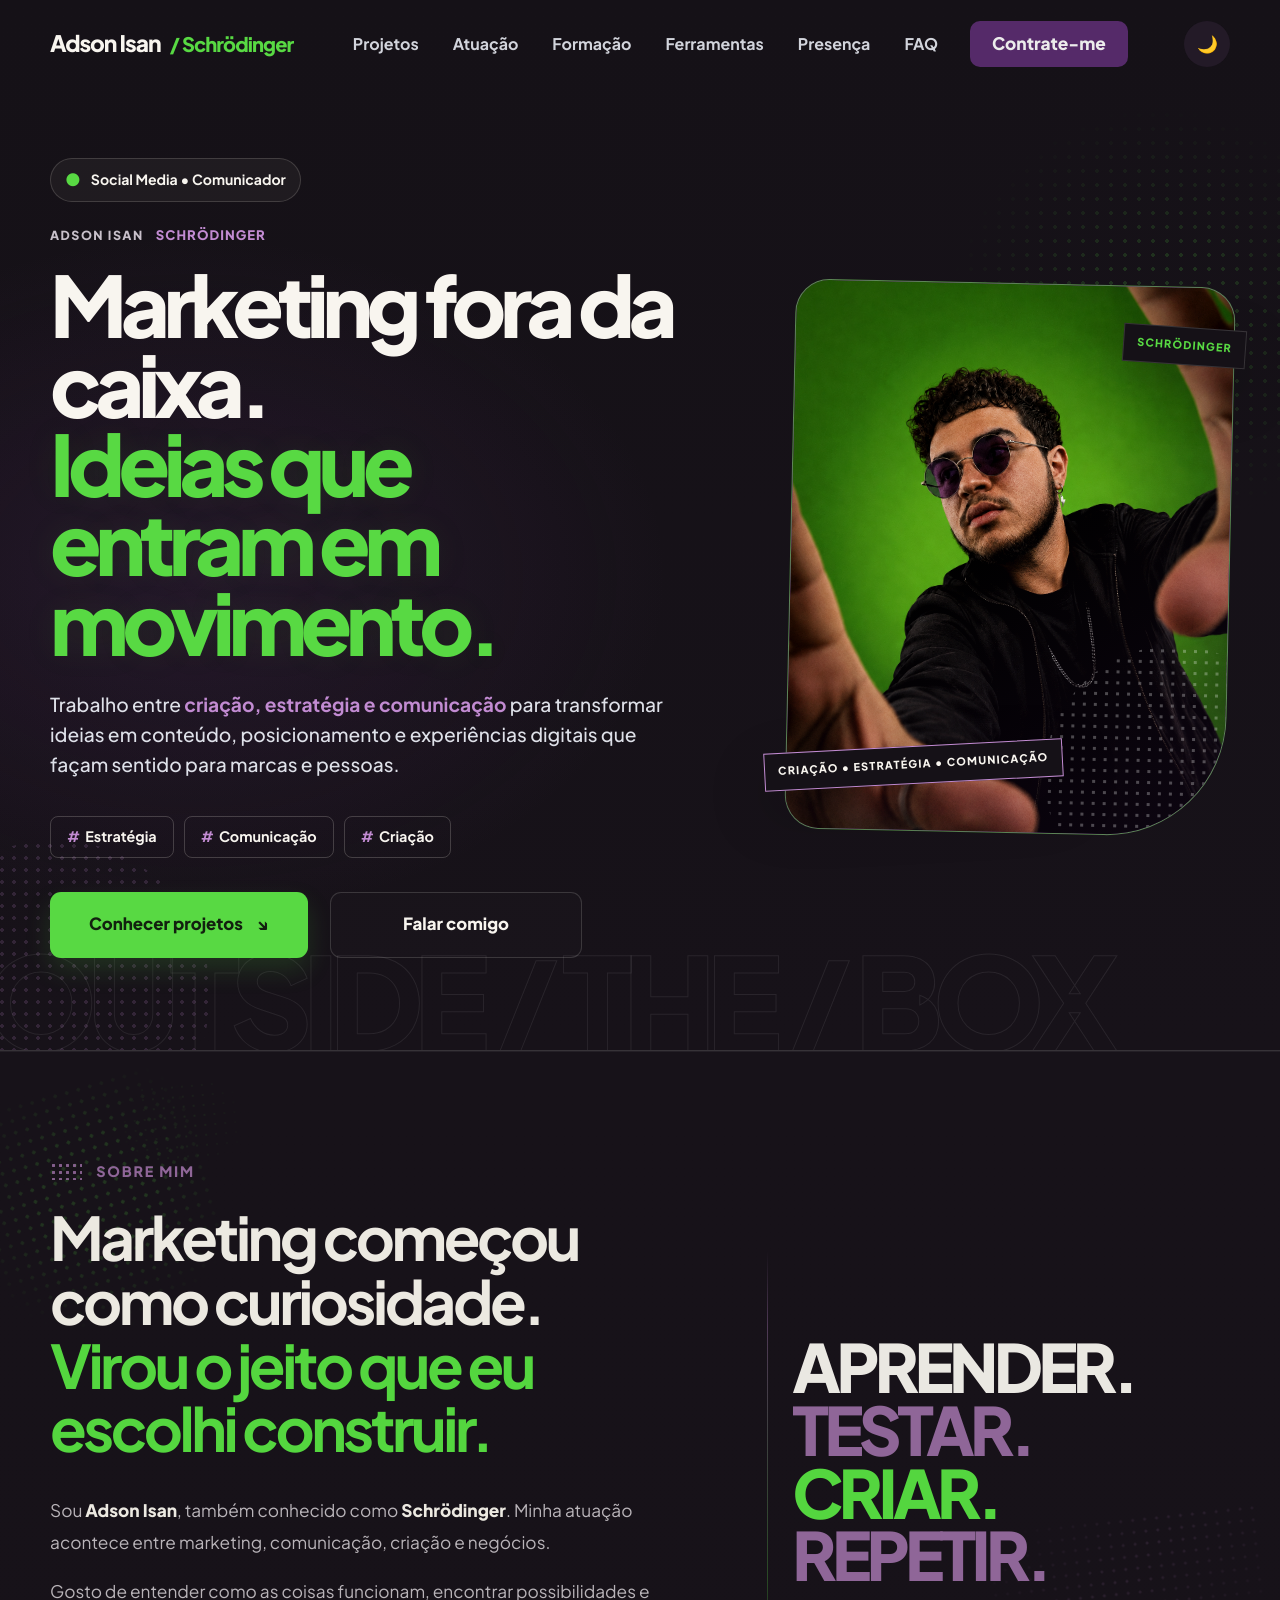
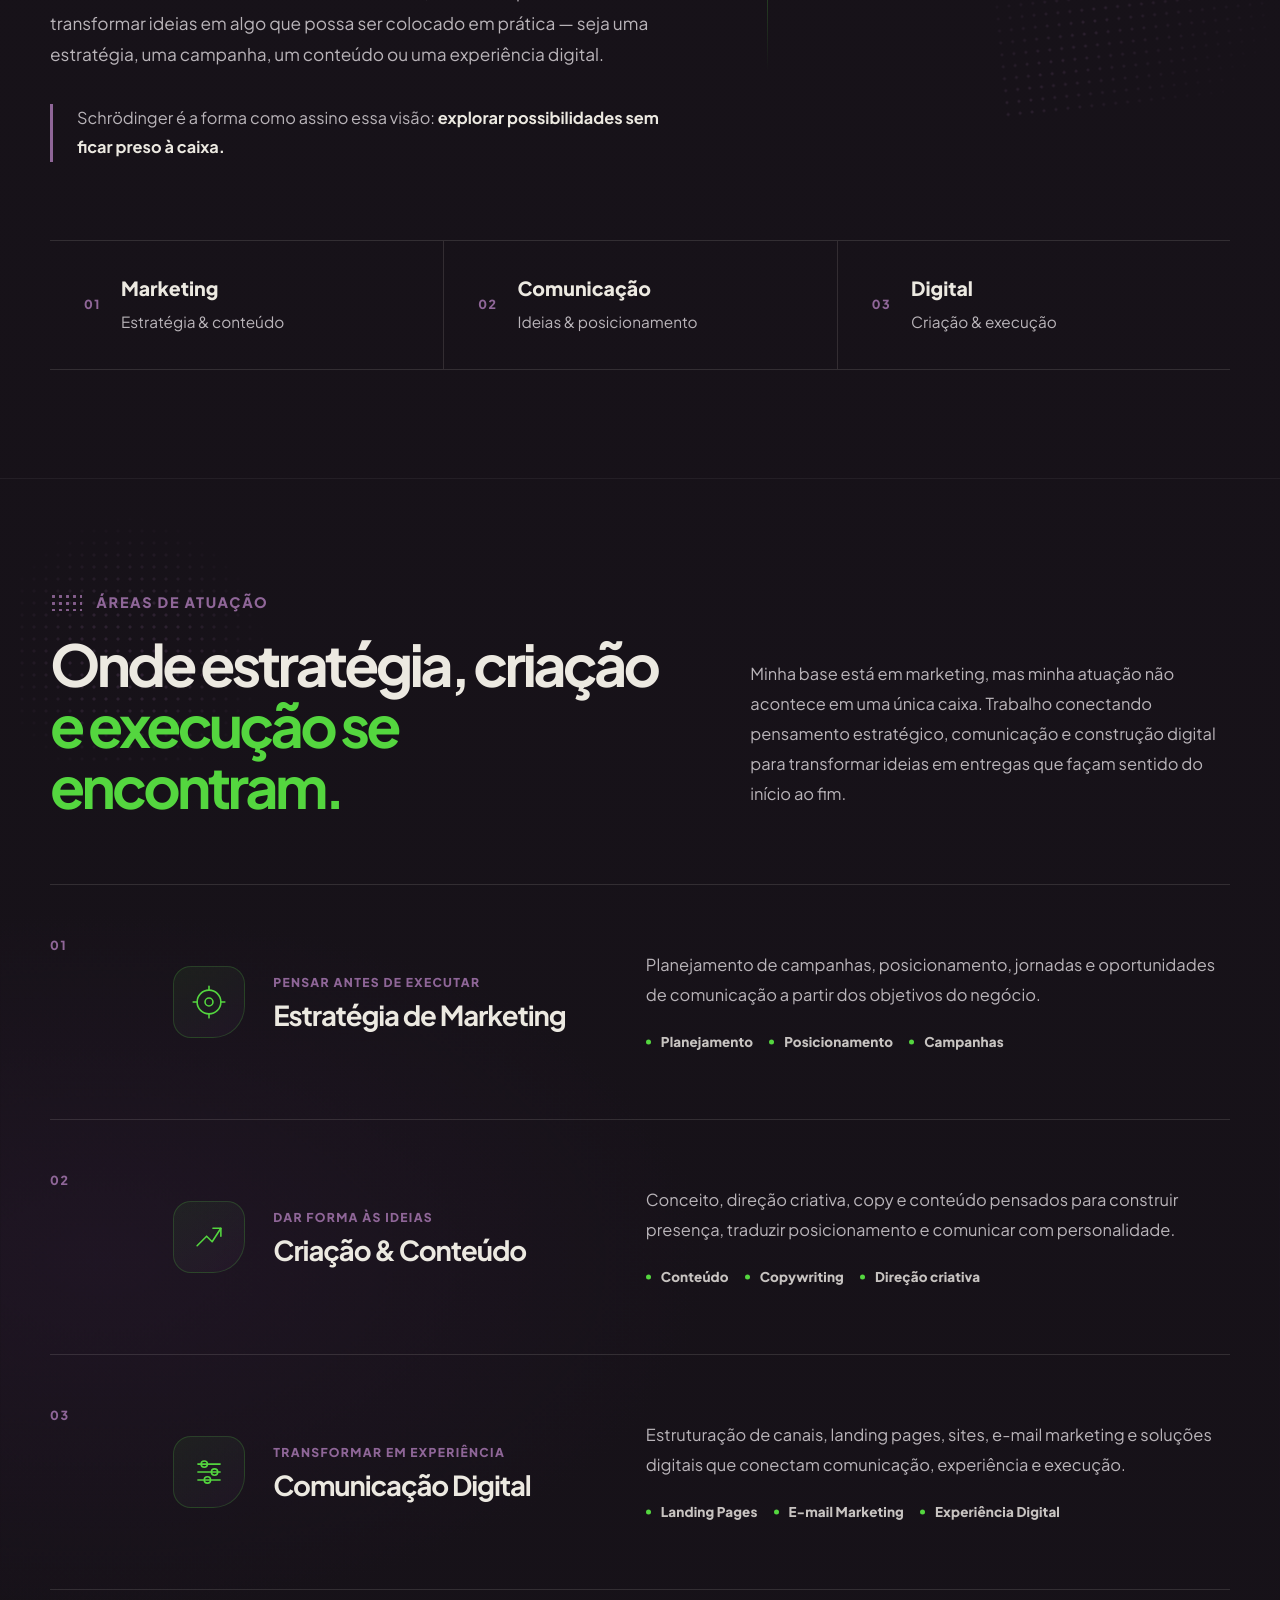
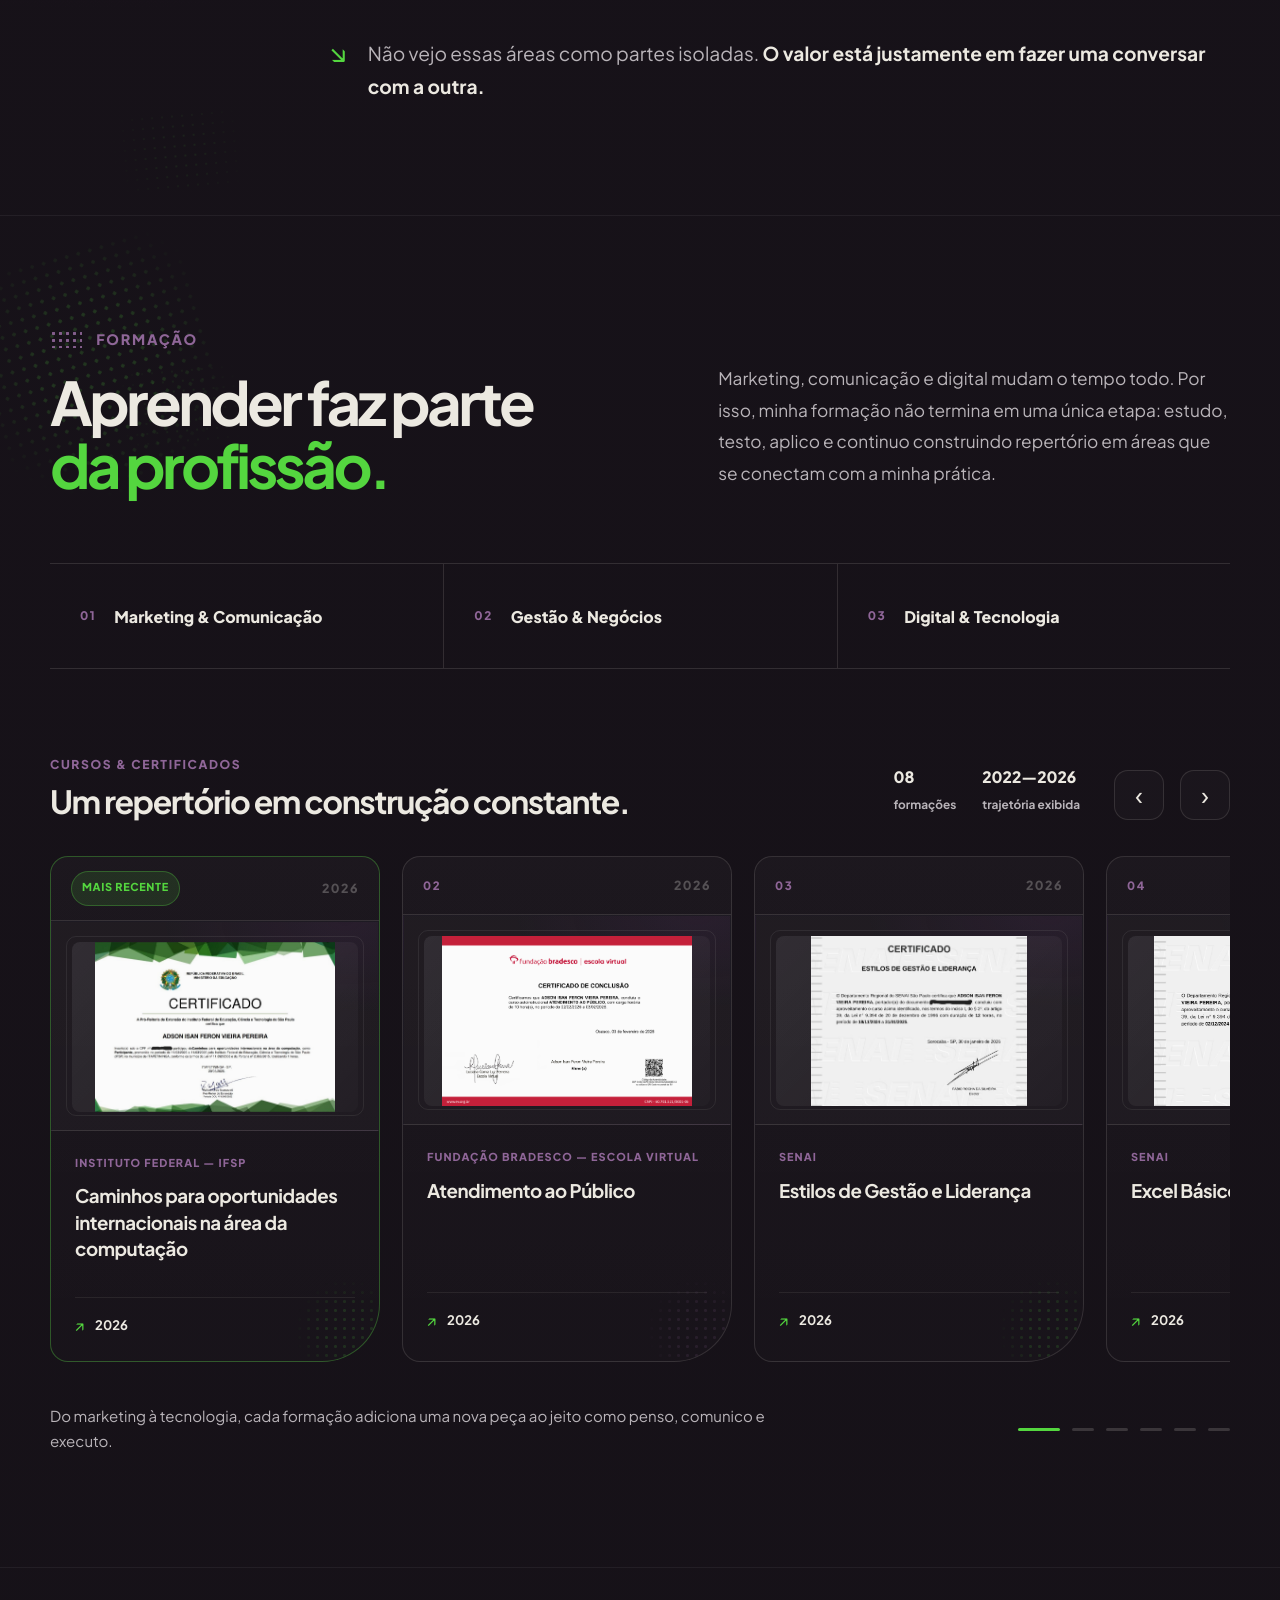
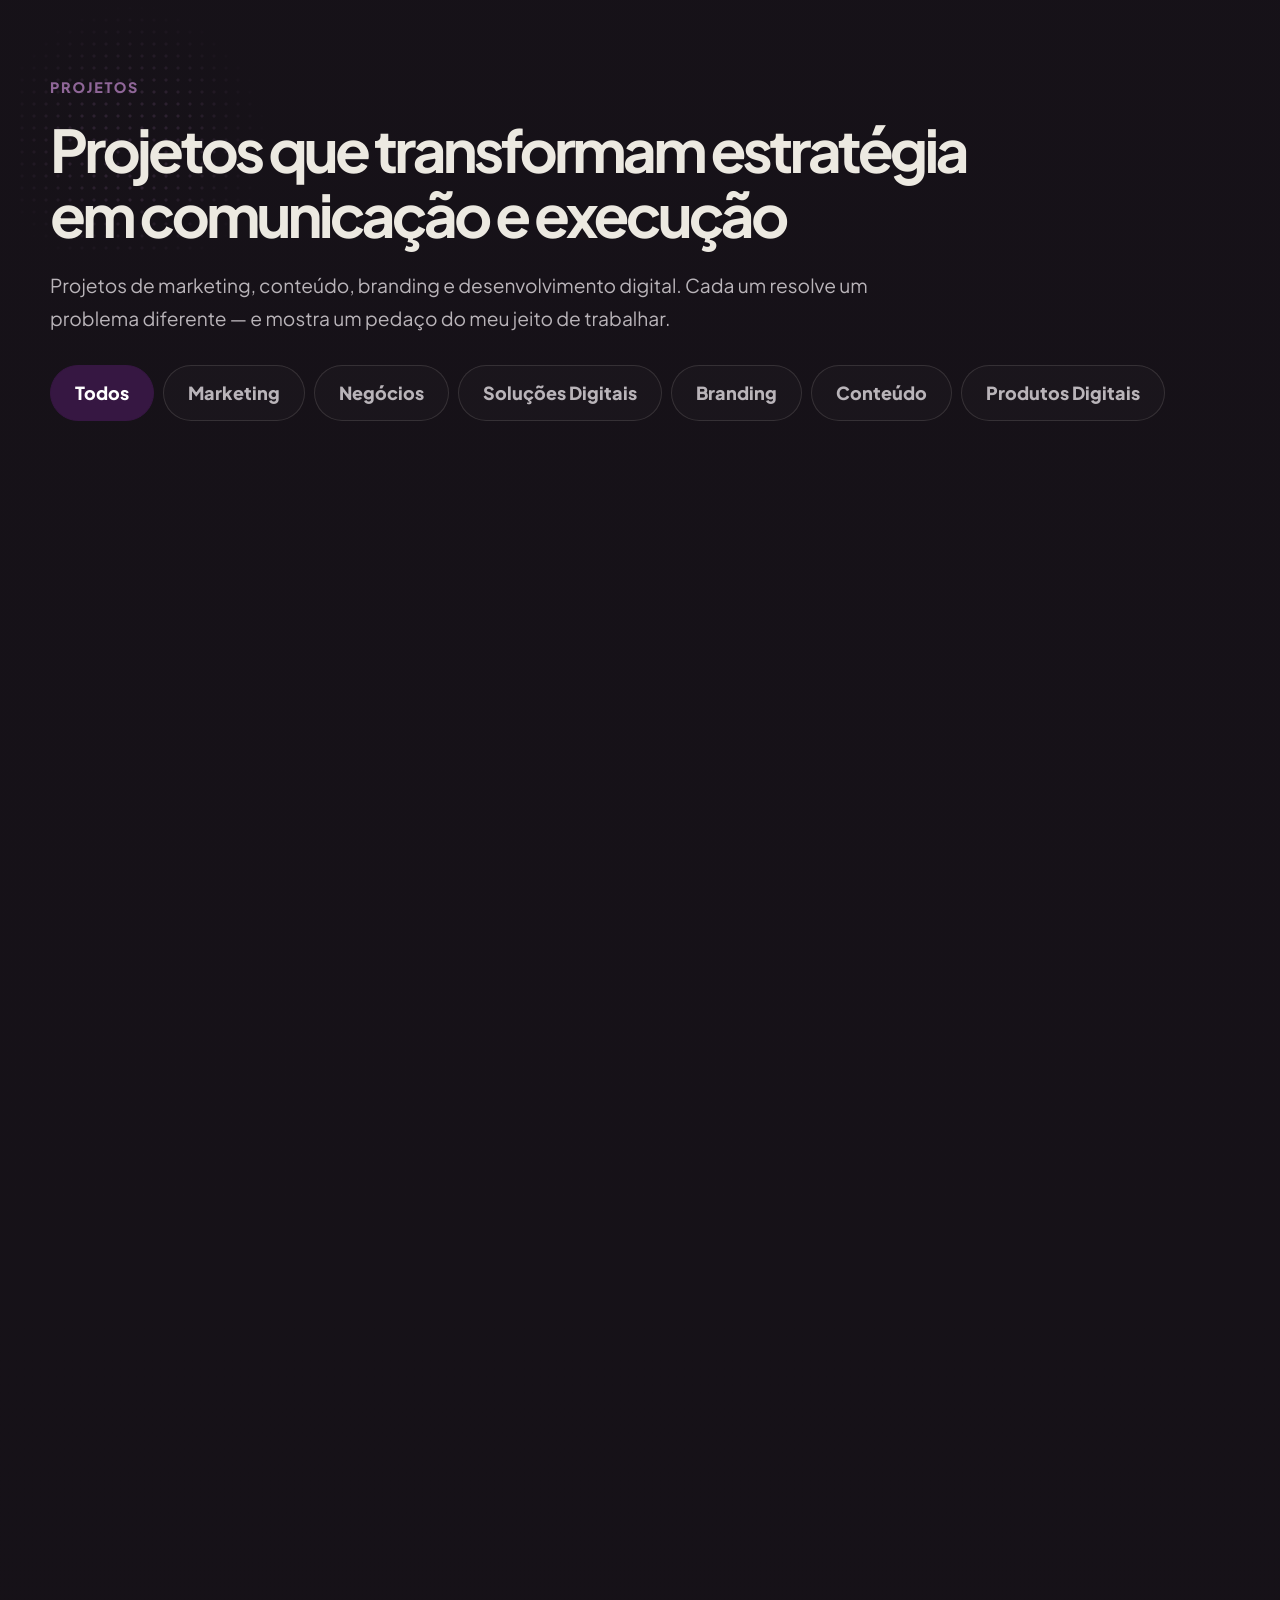
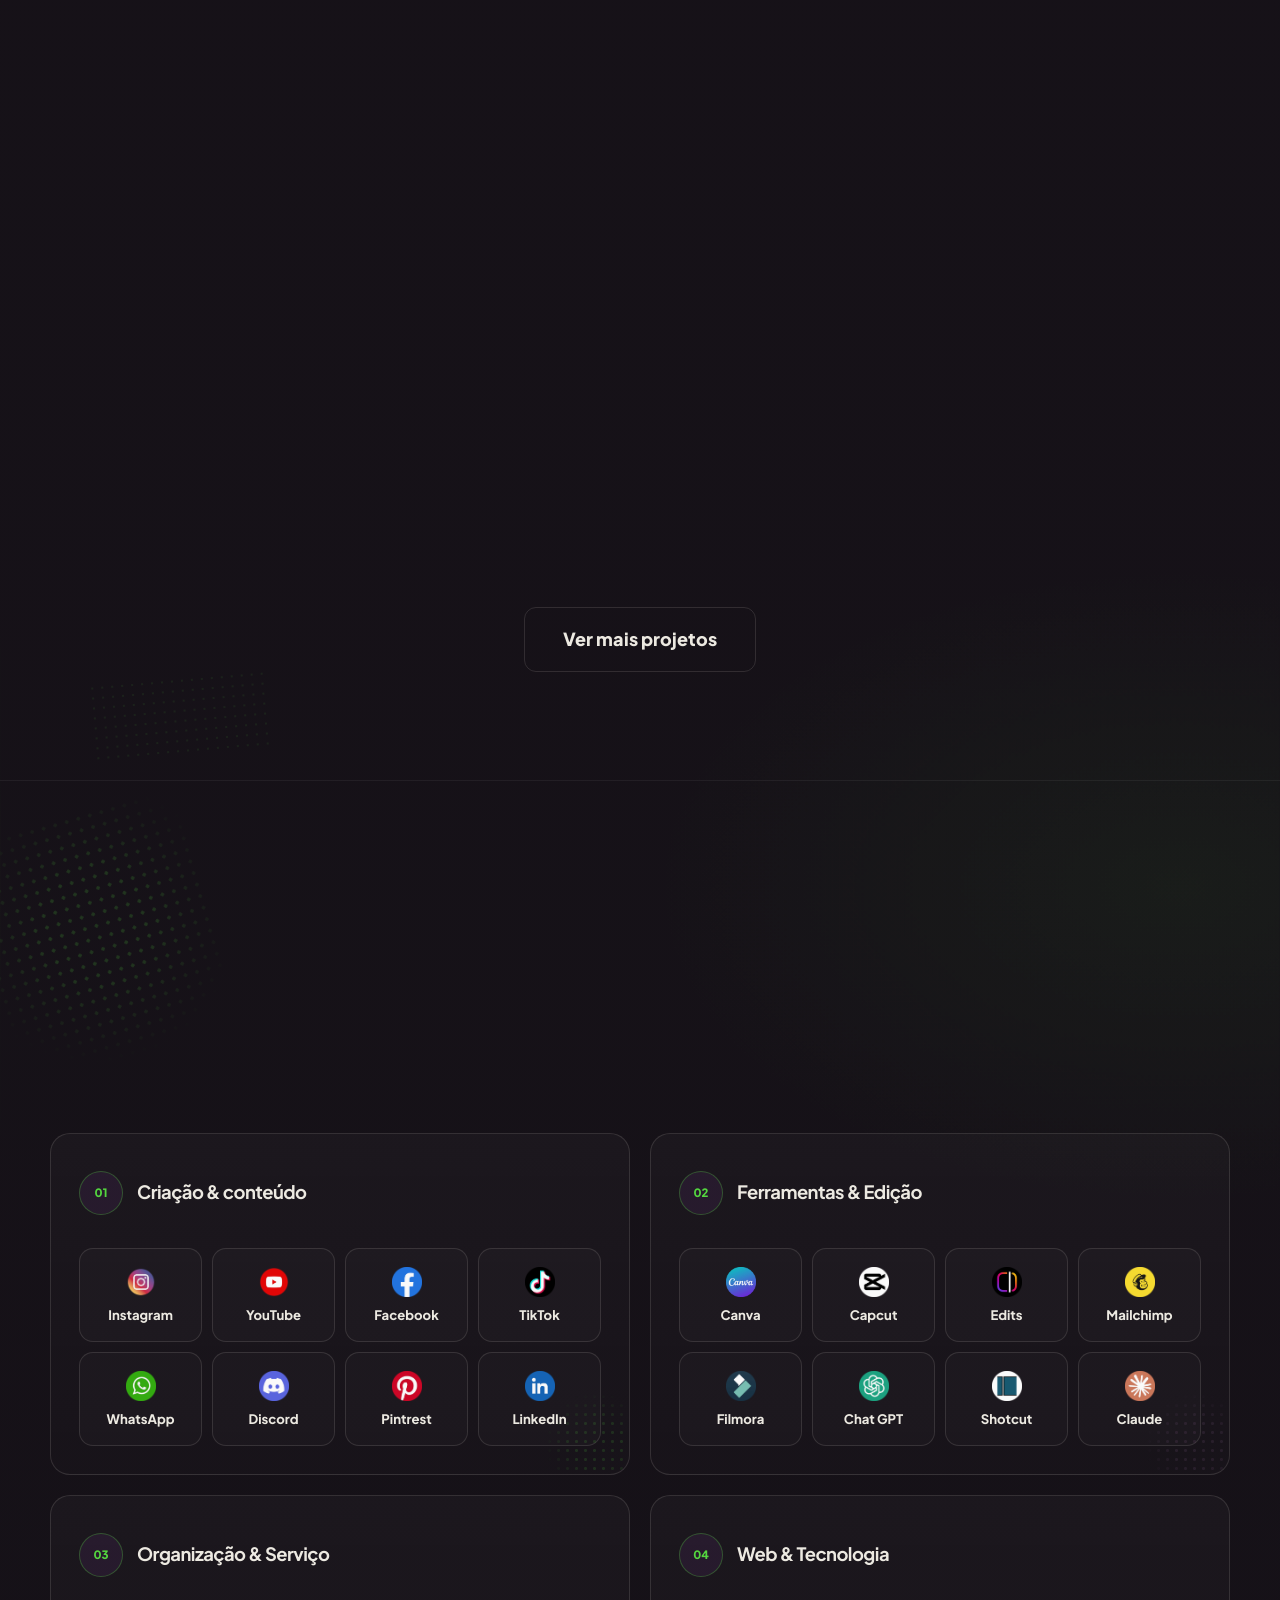
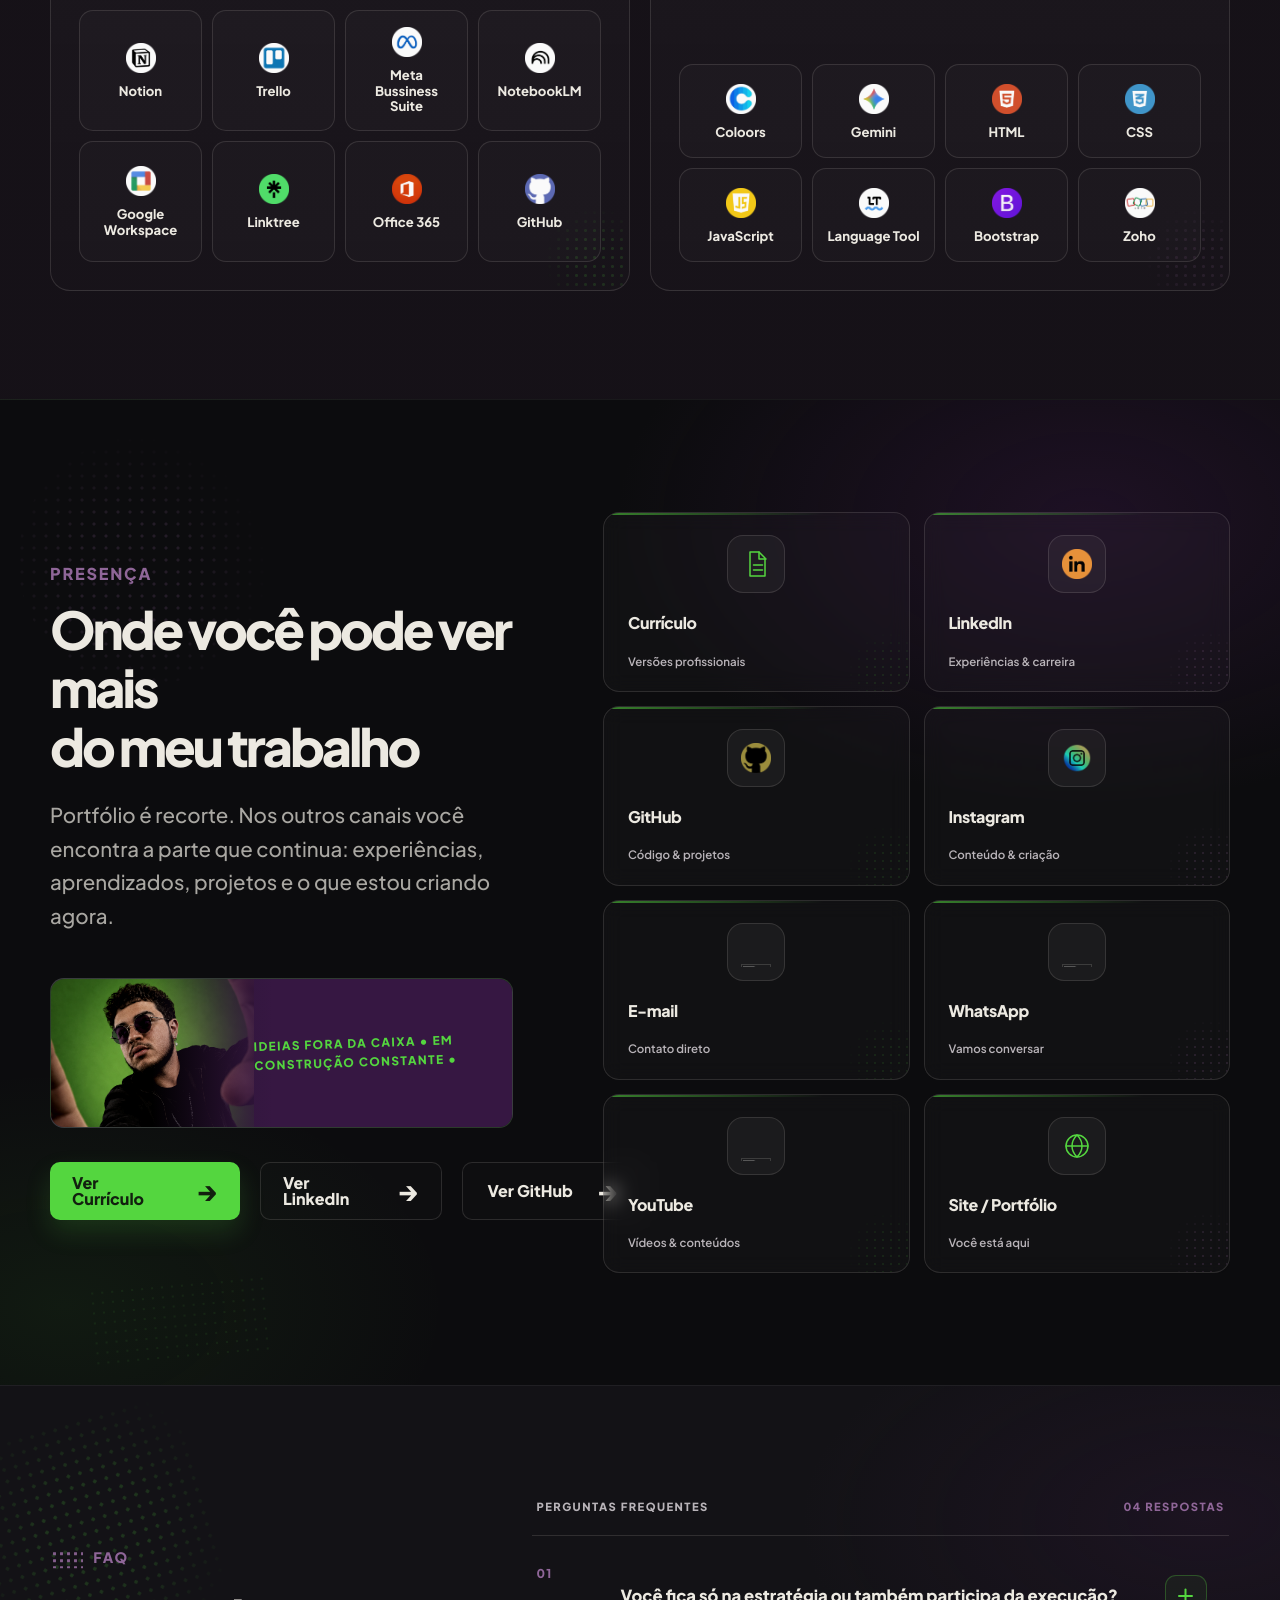
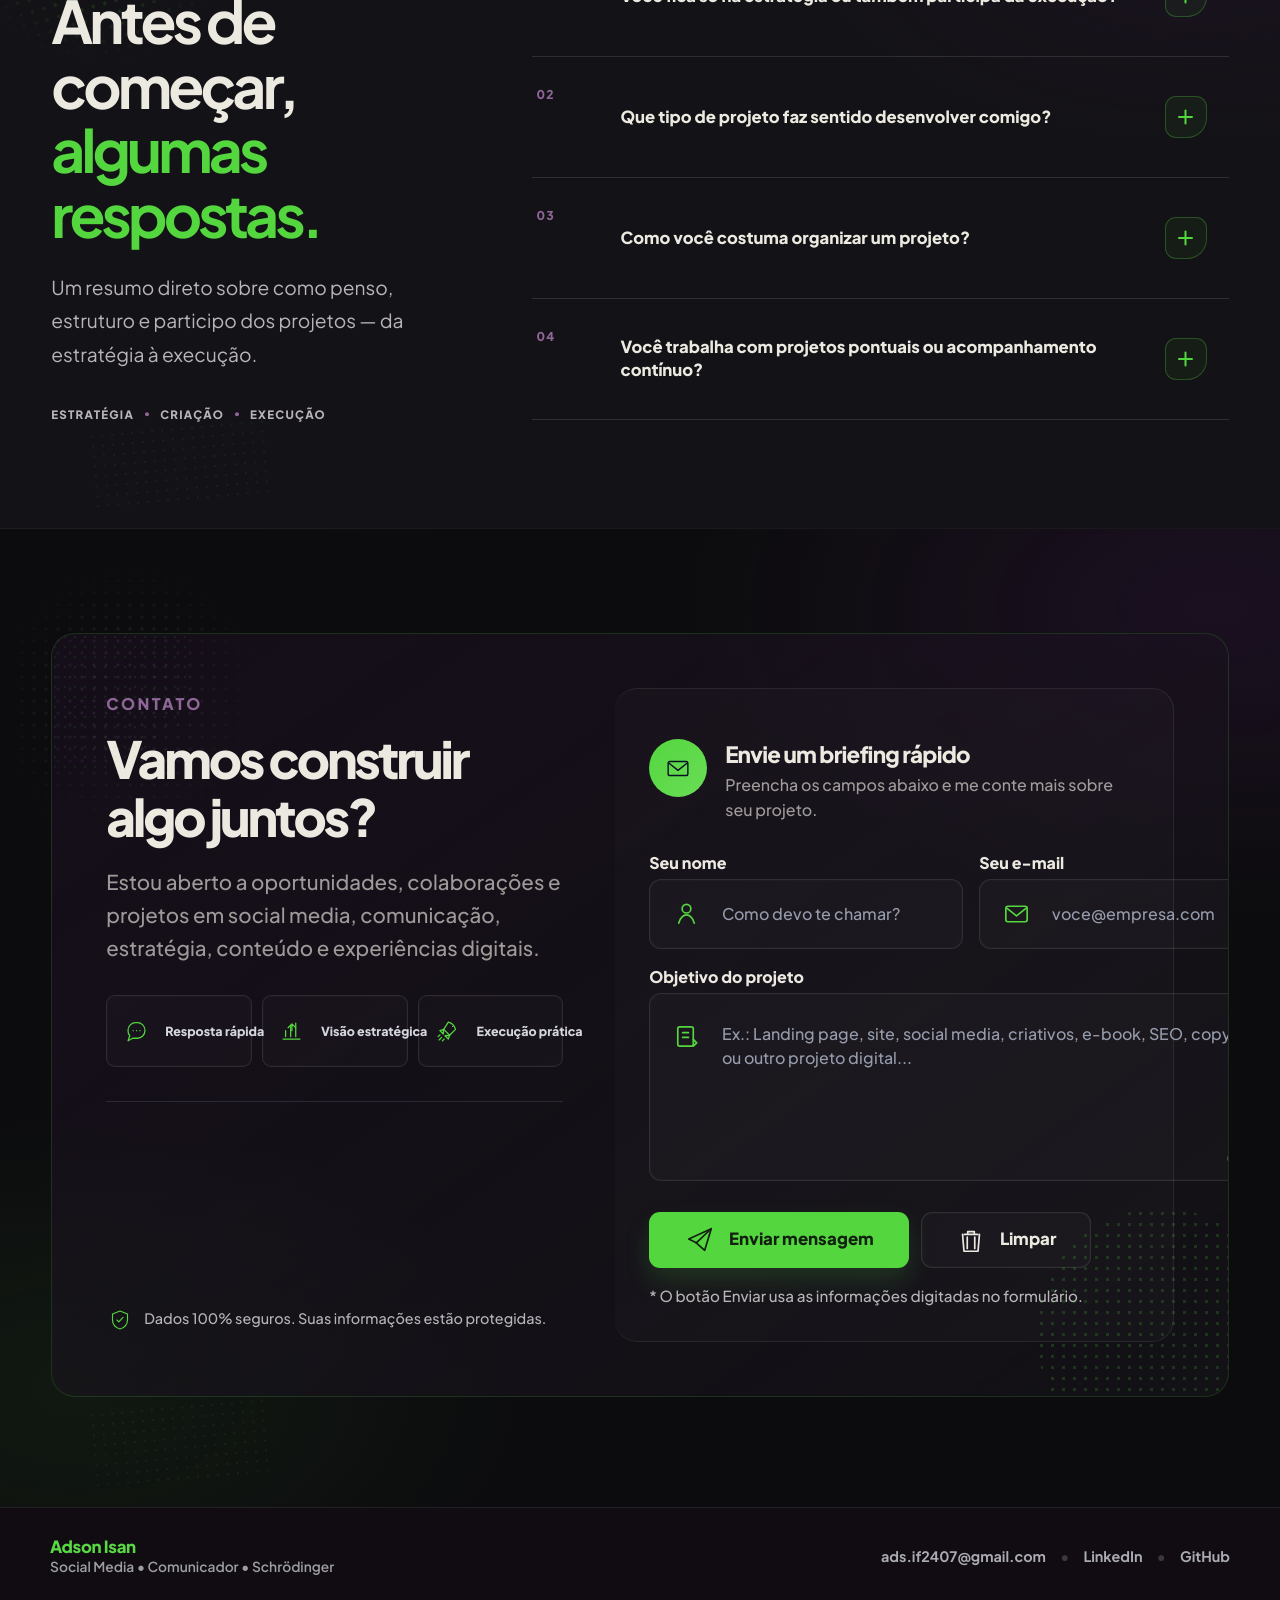
==== commit d07a0419: "Add files via upload" ====
--- a/index.html
+++ b/index.html
@@ -956,7 +956,7 @@
 
             <form id="quickForm" class="contact-form" action="https://formsubmit.co/ads.if2407@gmail.com" method="POST" autocomplete="on">
               <input type="hidden" name="_subject" value="Briefing — novo projeto via portfólio">
-              <input type="hidden" name="_next" value="https://O-dynn.github.io/#contato">
+              <input type="hidden" name="_next" value="https://O-dynn.github.io/Meu-Portfolio-EMD/#contato">
               <input type="hidden" name="_captcha" value="false">
               <input type="hidden" name="_template" value="table">
               <input type="text" name="_honey" style="display:none" tabindex="-1" autocomplete="off">
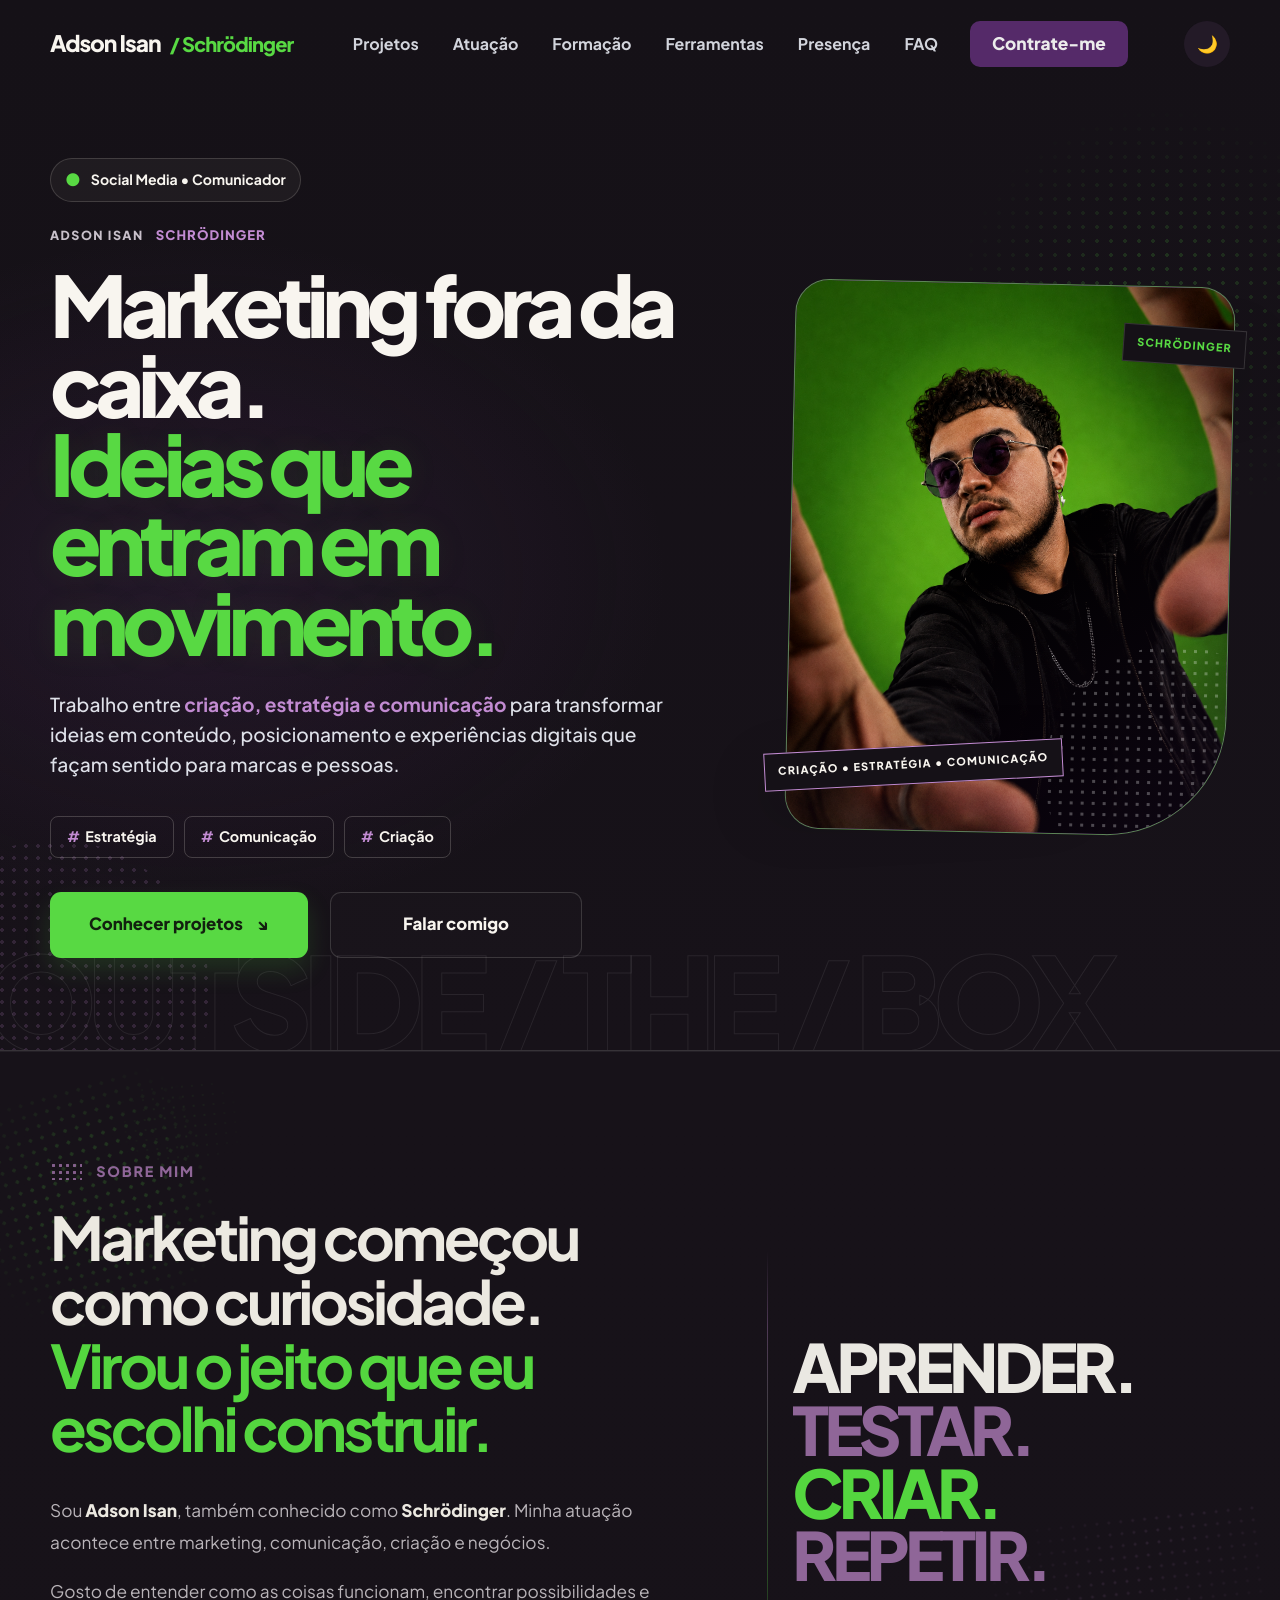
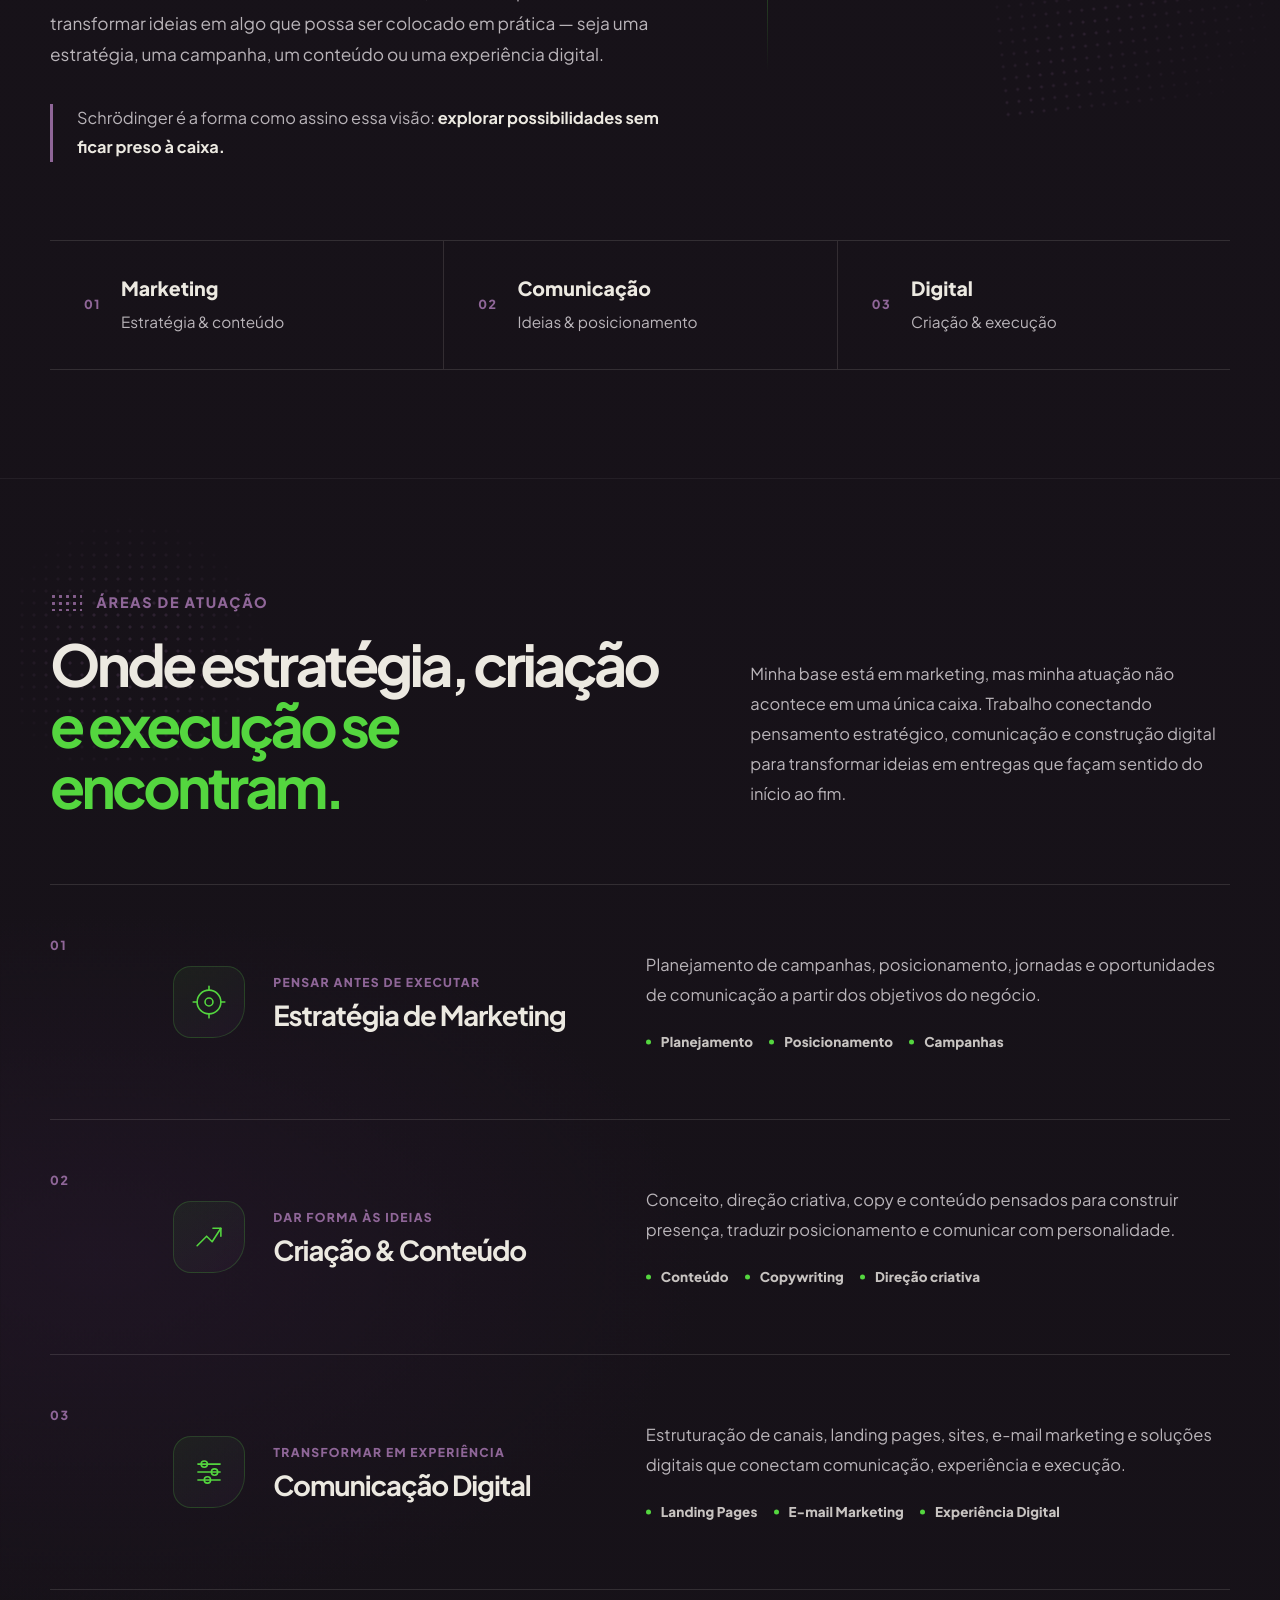
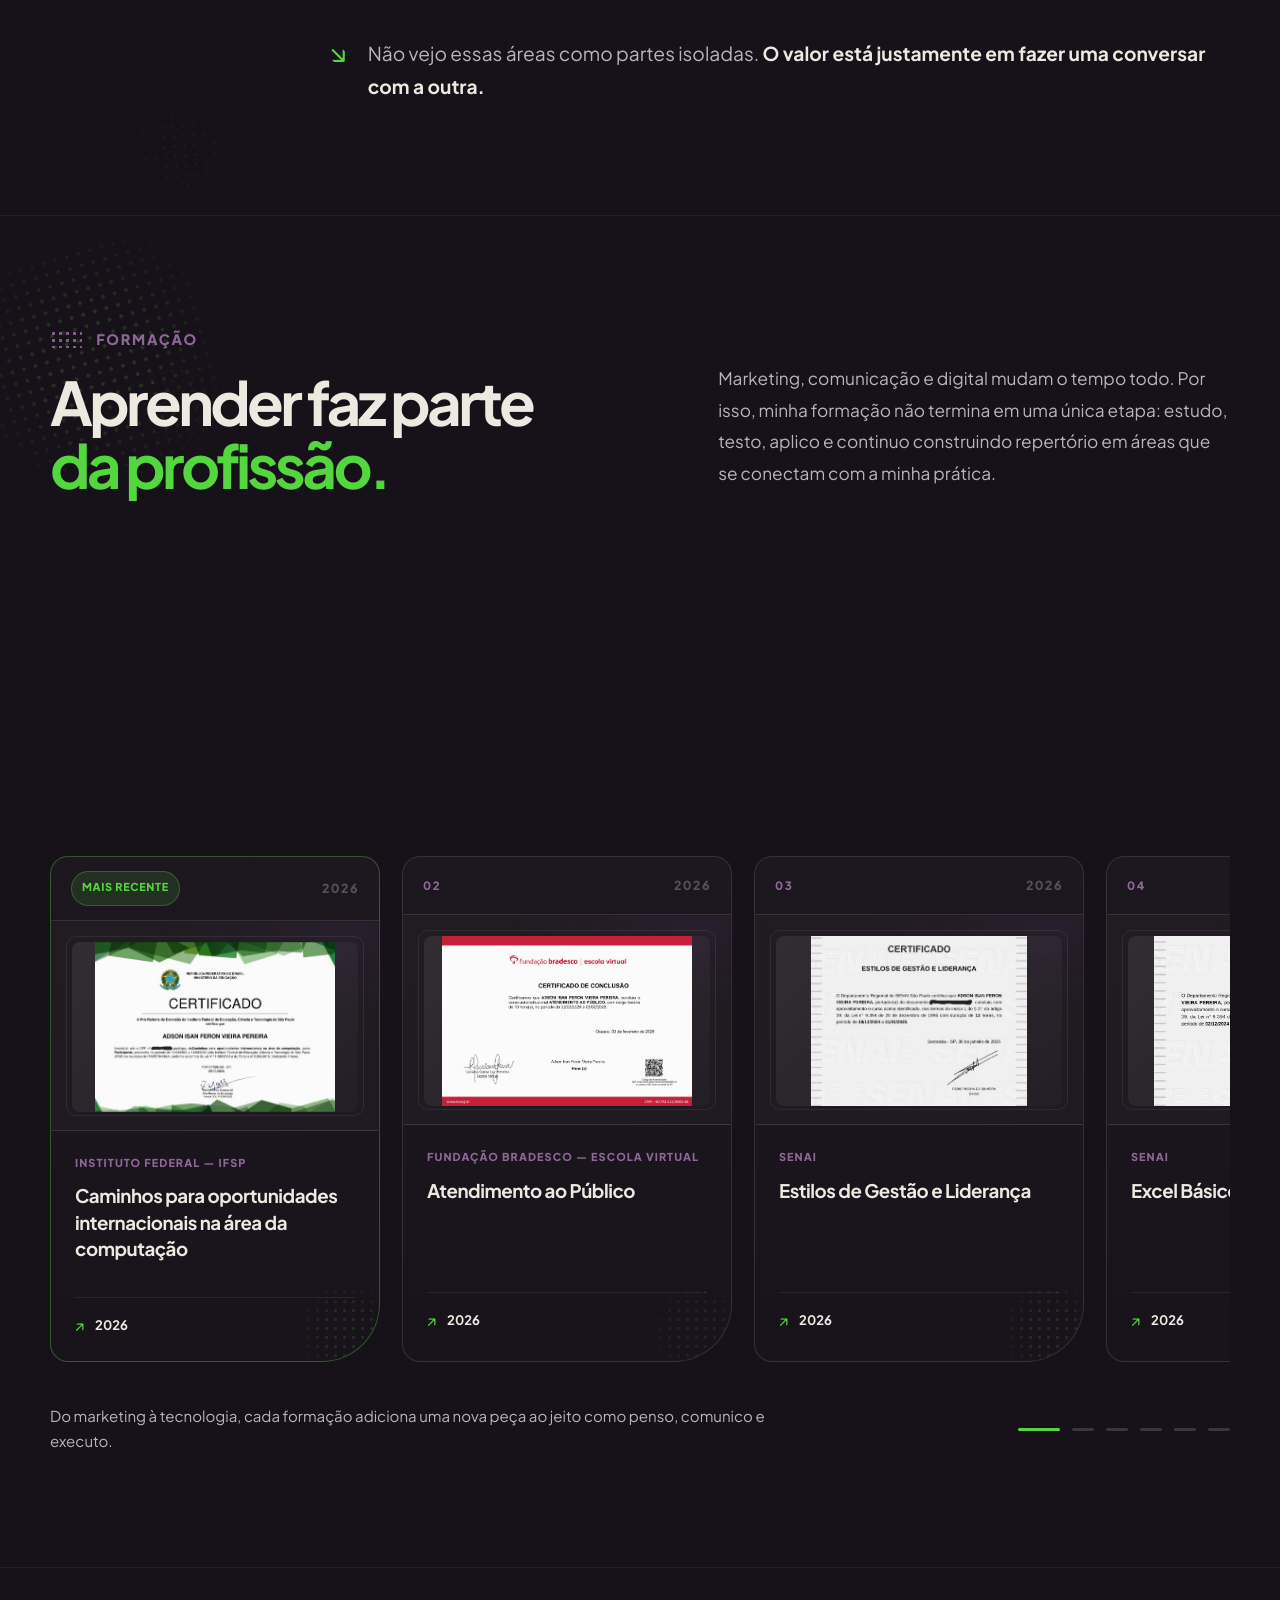
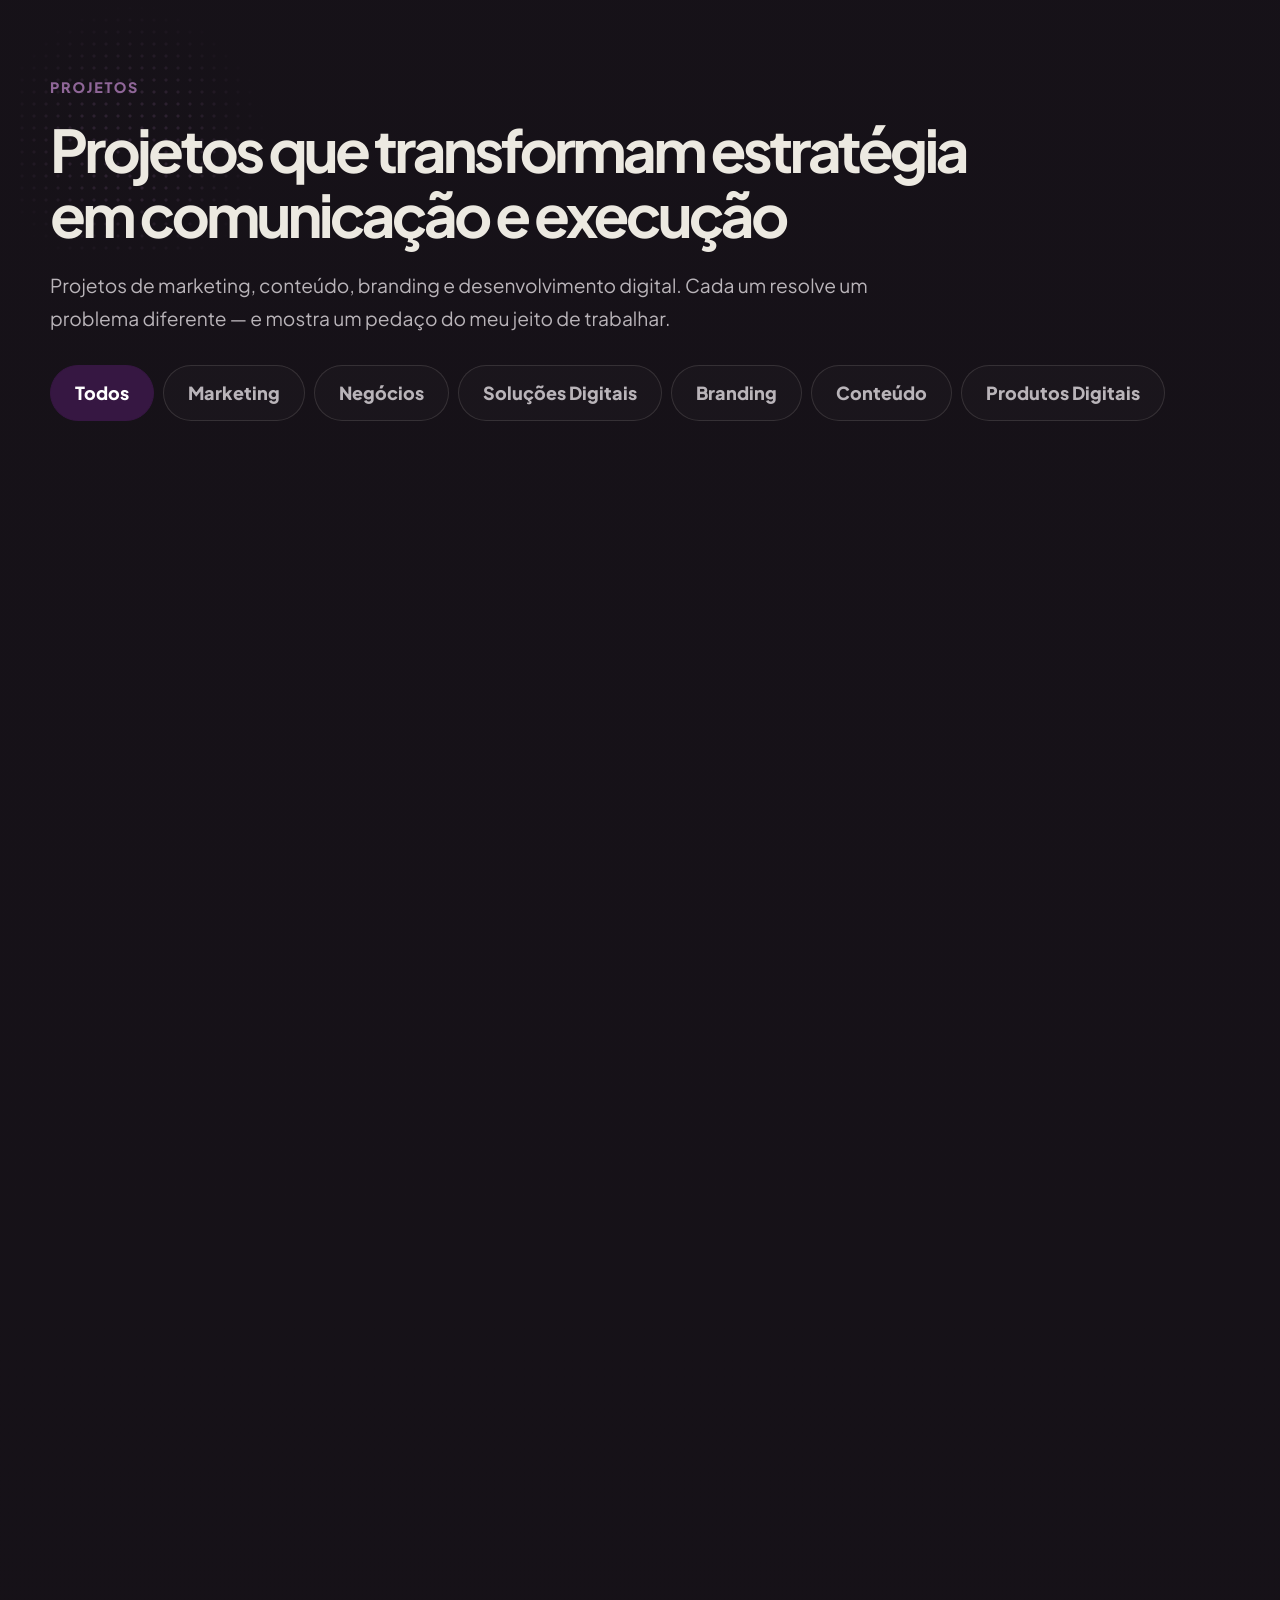
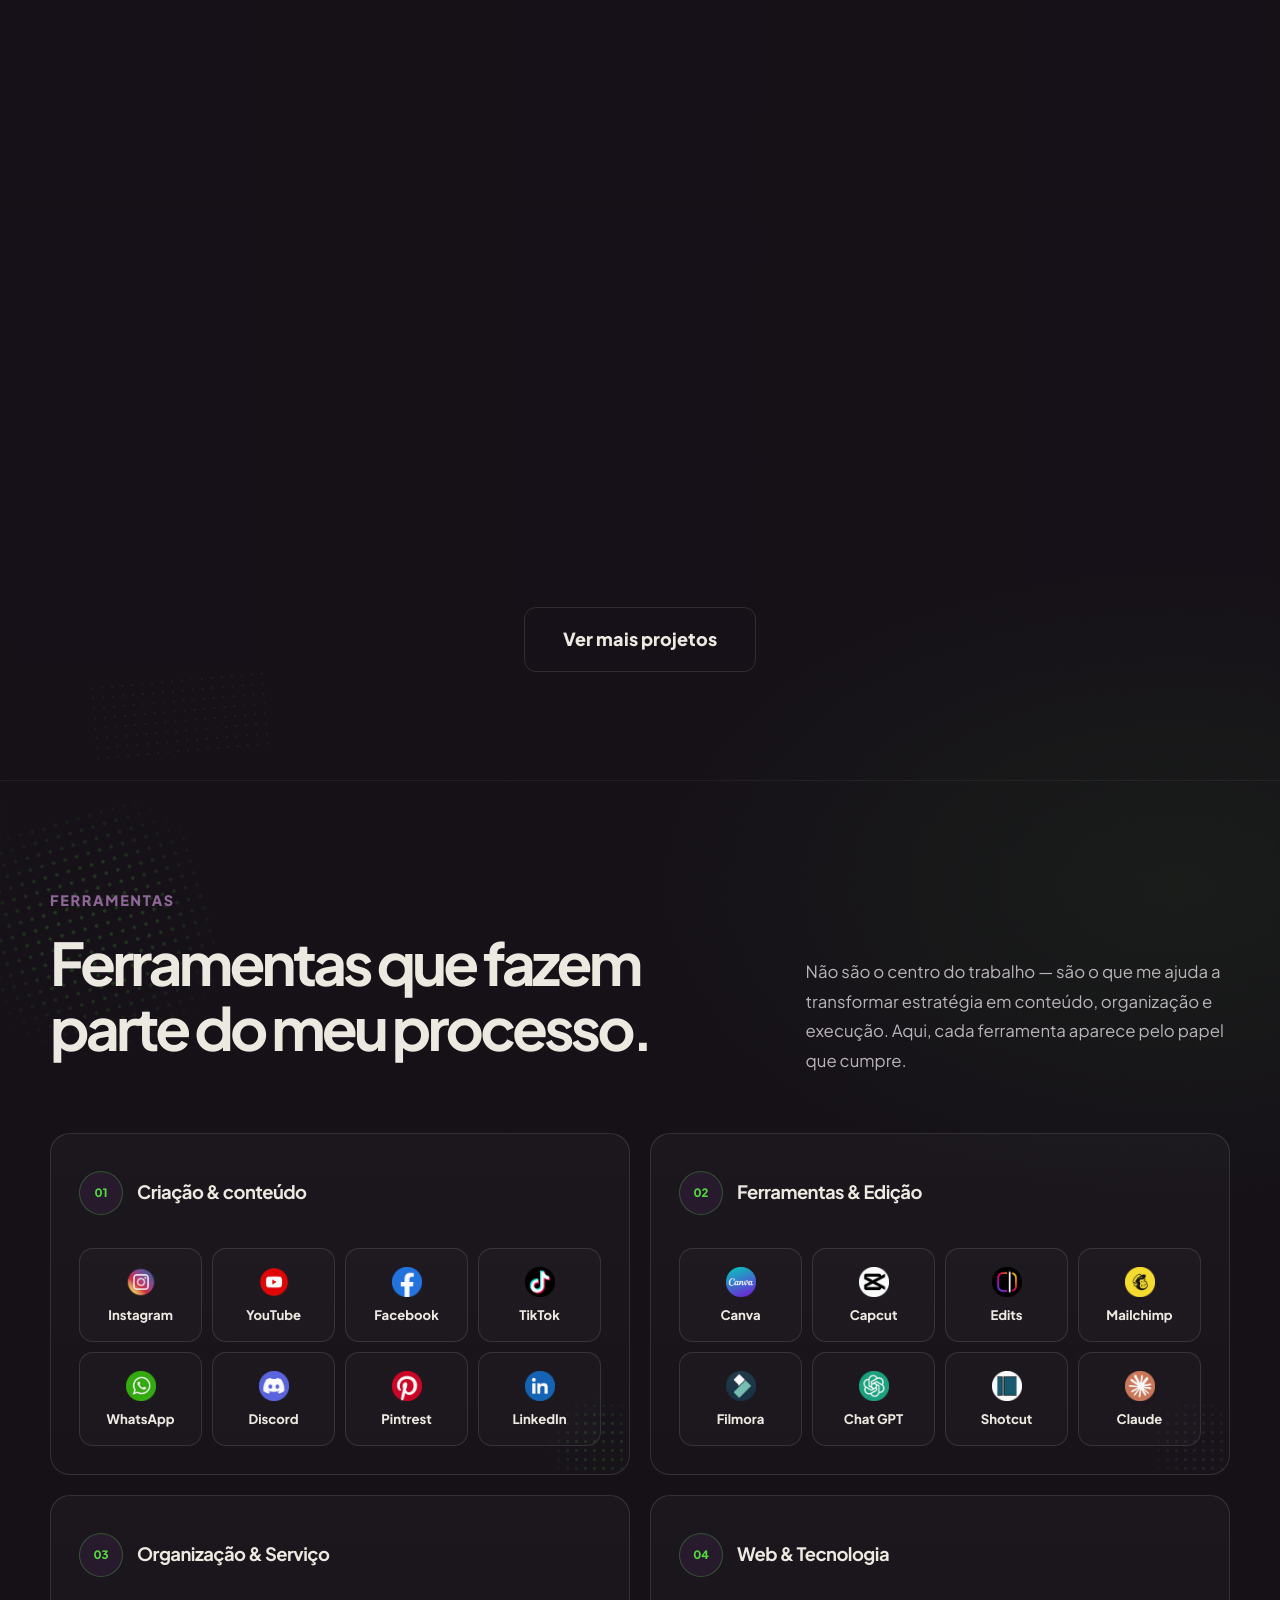
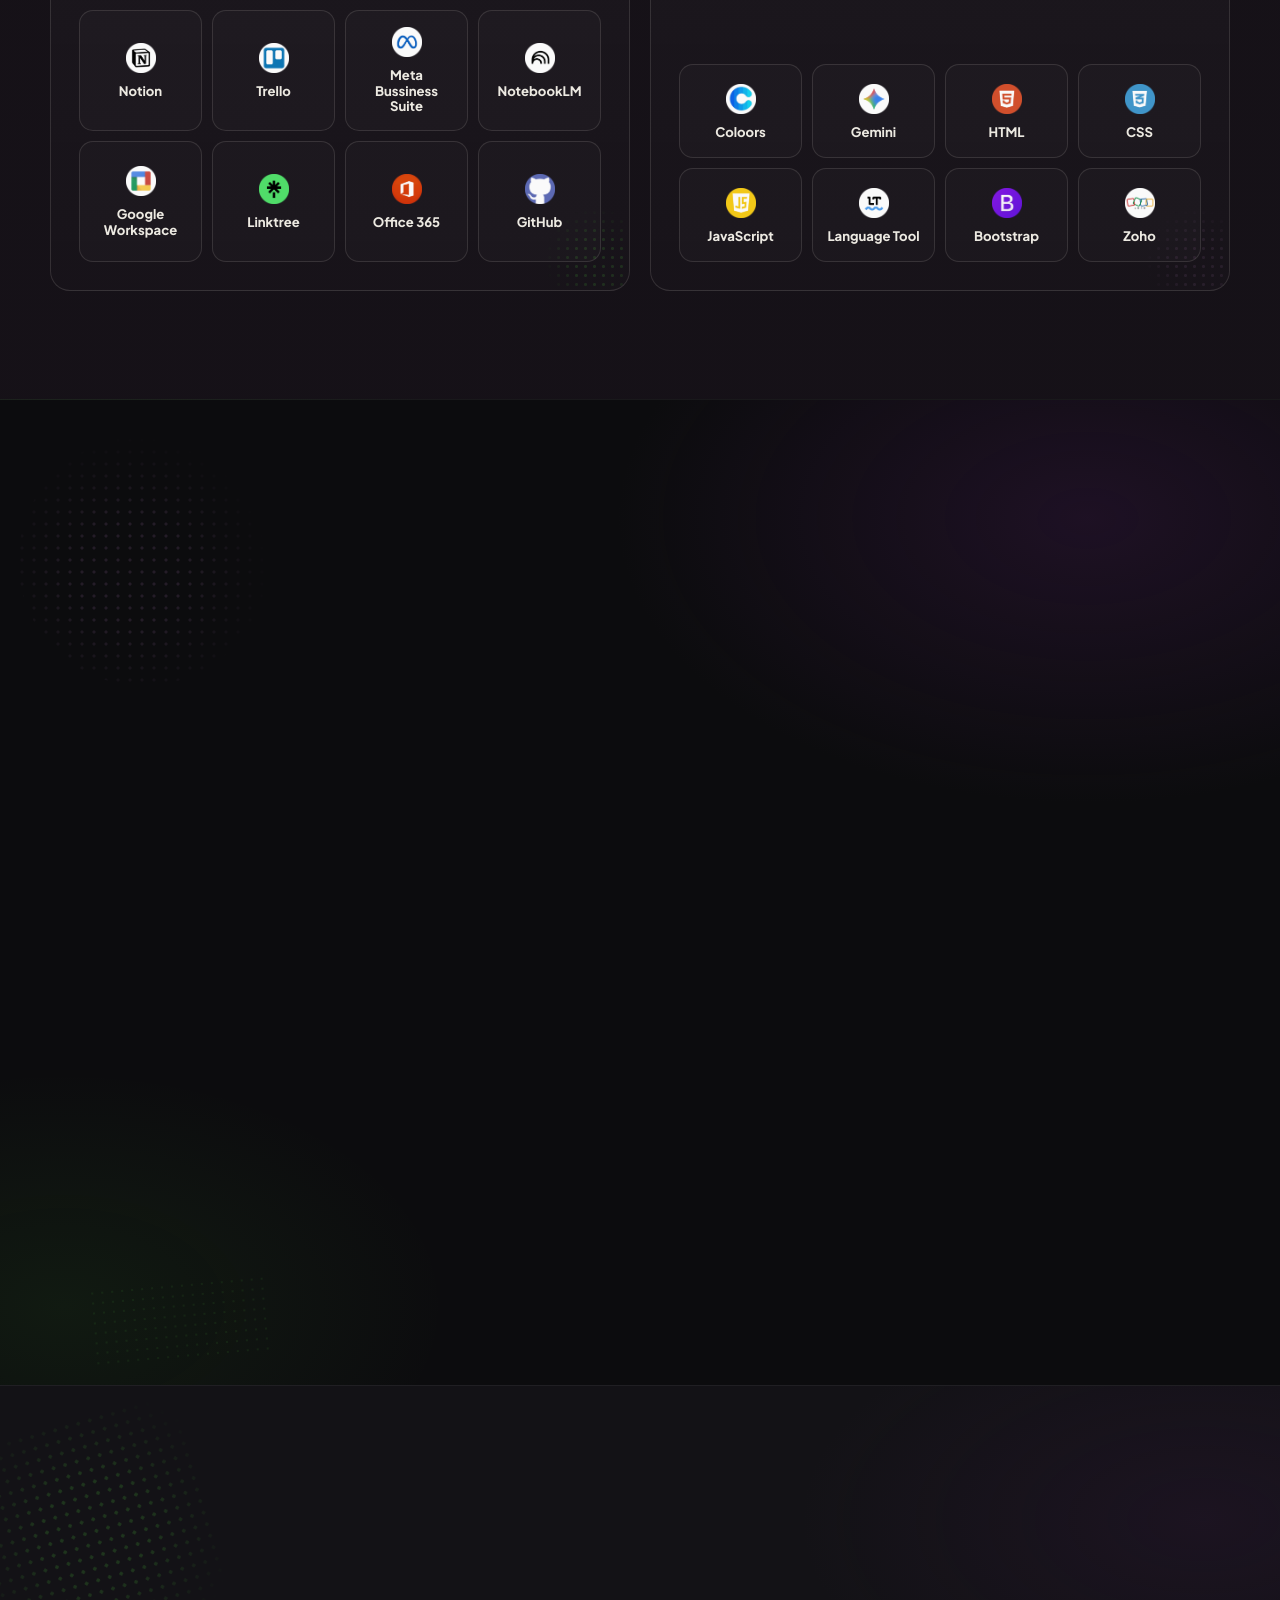
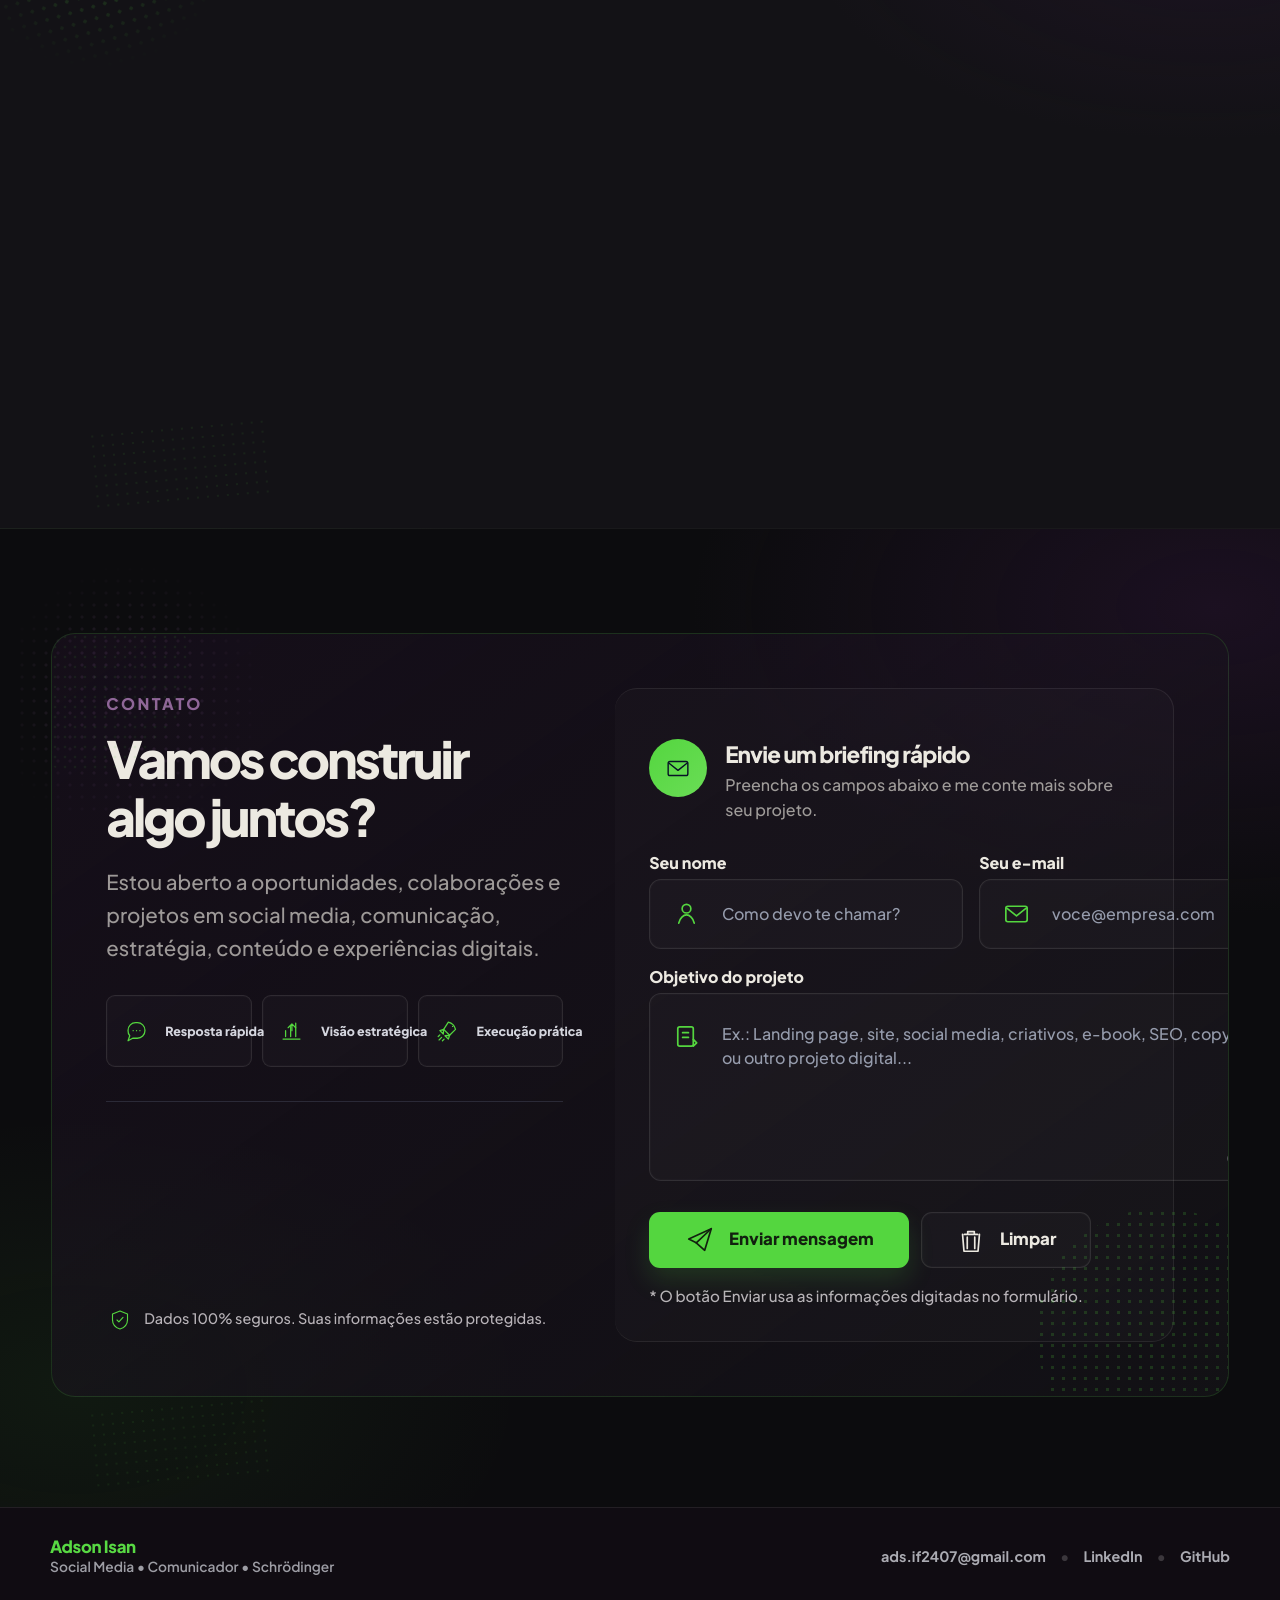
==== commit 05ec3b5c: "Add files via upload" ====
--- a/index.html
+++ b/index.html
@@ -954,7 +954,7 @@
               </div>
             </div>
 
-            <form id="quickForm" class="contact-form" action="https://formsubmit.co/ads.if2407@gmail.com" method="POST" autocomplete="on">
+            <form id="quickForm" class="contact-form" action="https://formsubmit.co/ajax/ads.if2407@gmail.com" method="POST" autocomplete="on">
               <input type="hidden" name="_subject" value="Briefing — novo projeto via portfólio">
               <input type="hidden" name="_next" value="https://O-dynn.github.io/Meu-Portfolio-EMD/#contato">
               <input type="hidden" name="_captcha" value="false">
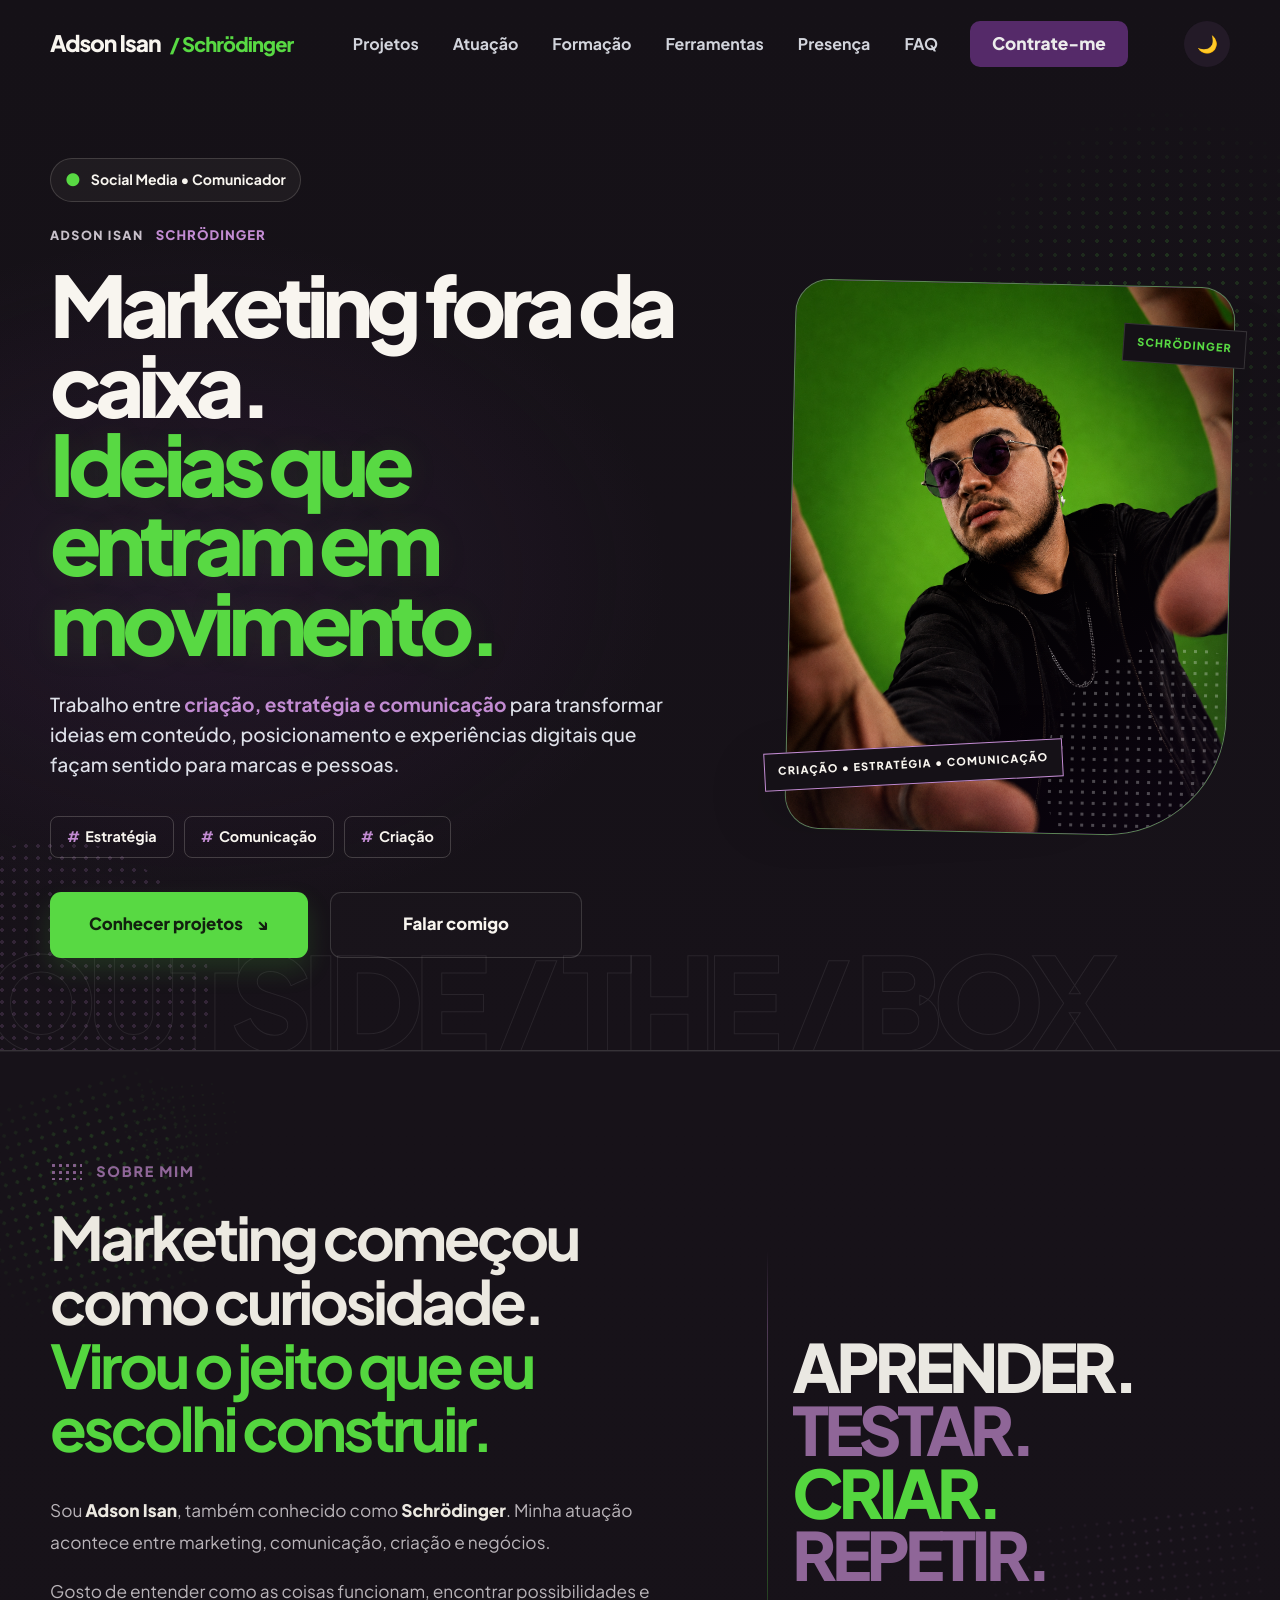
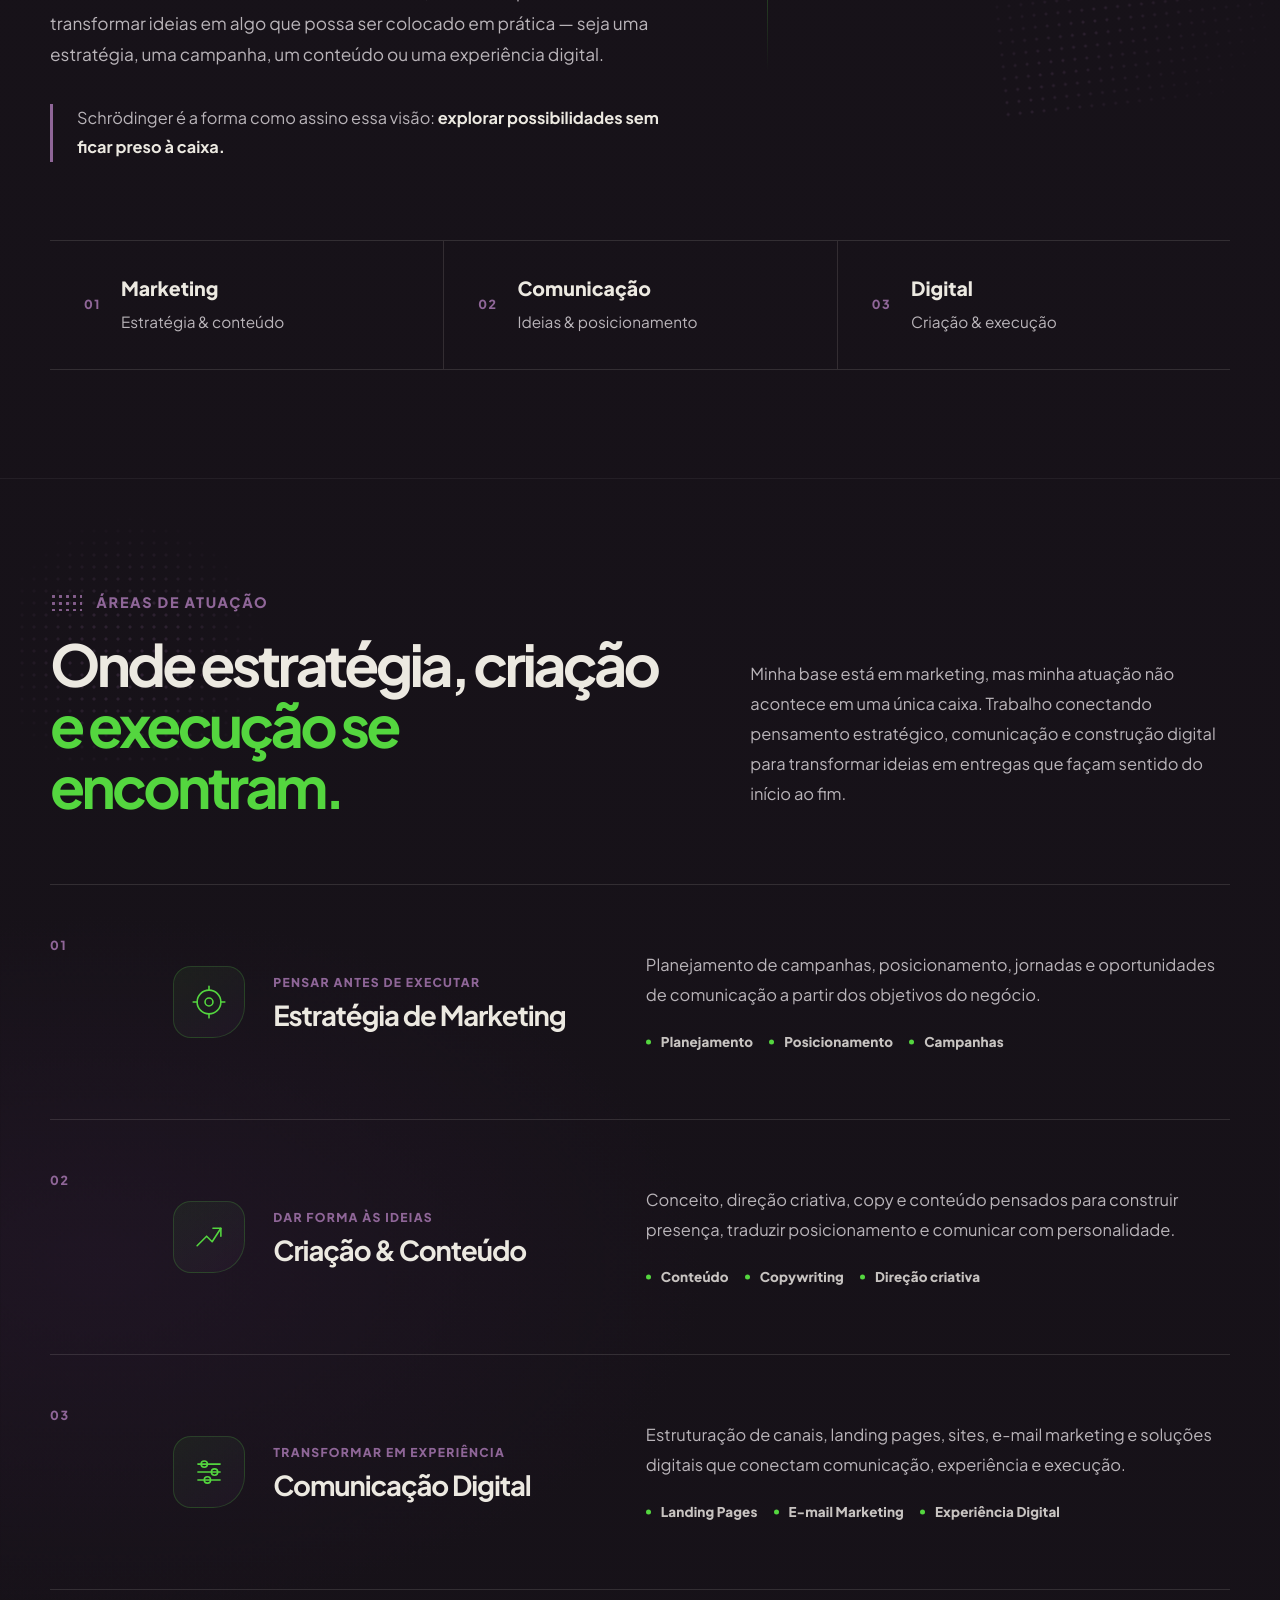
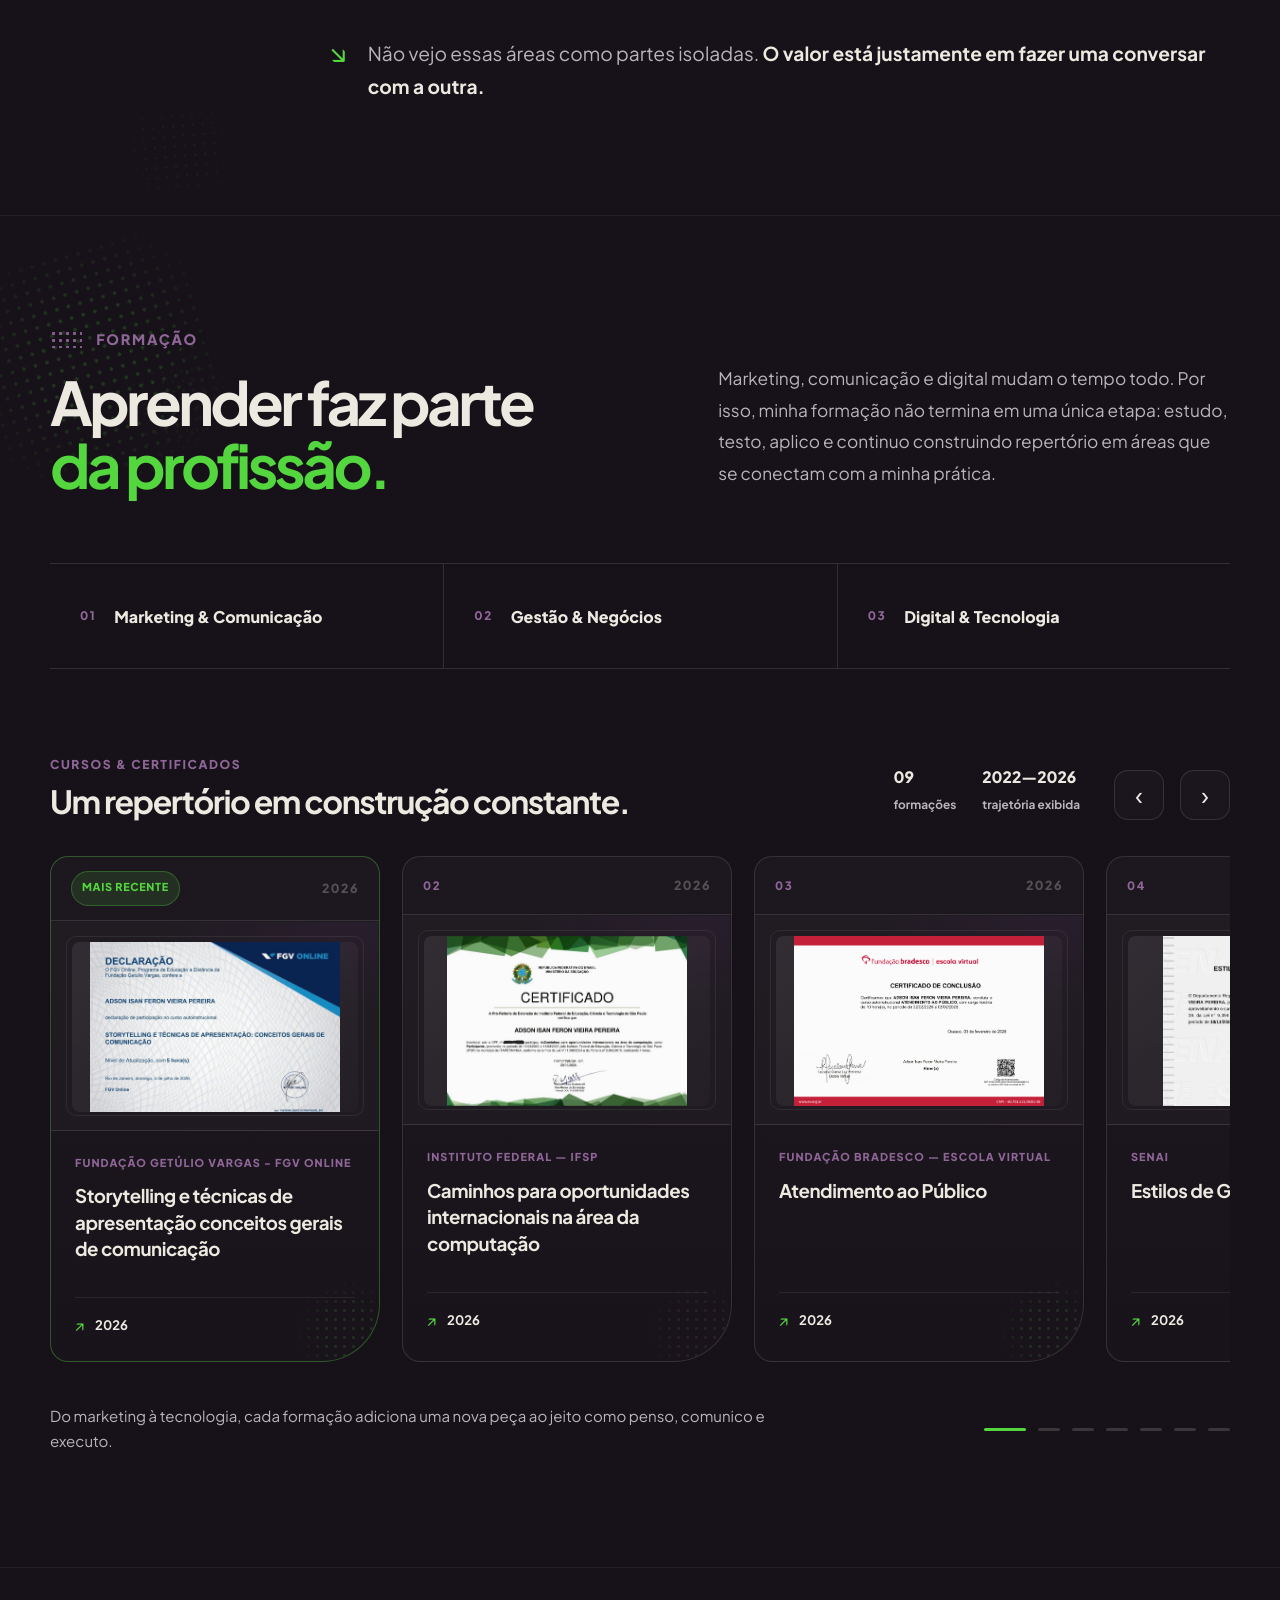
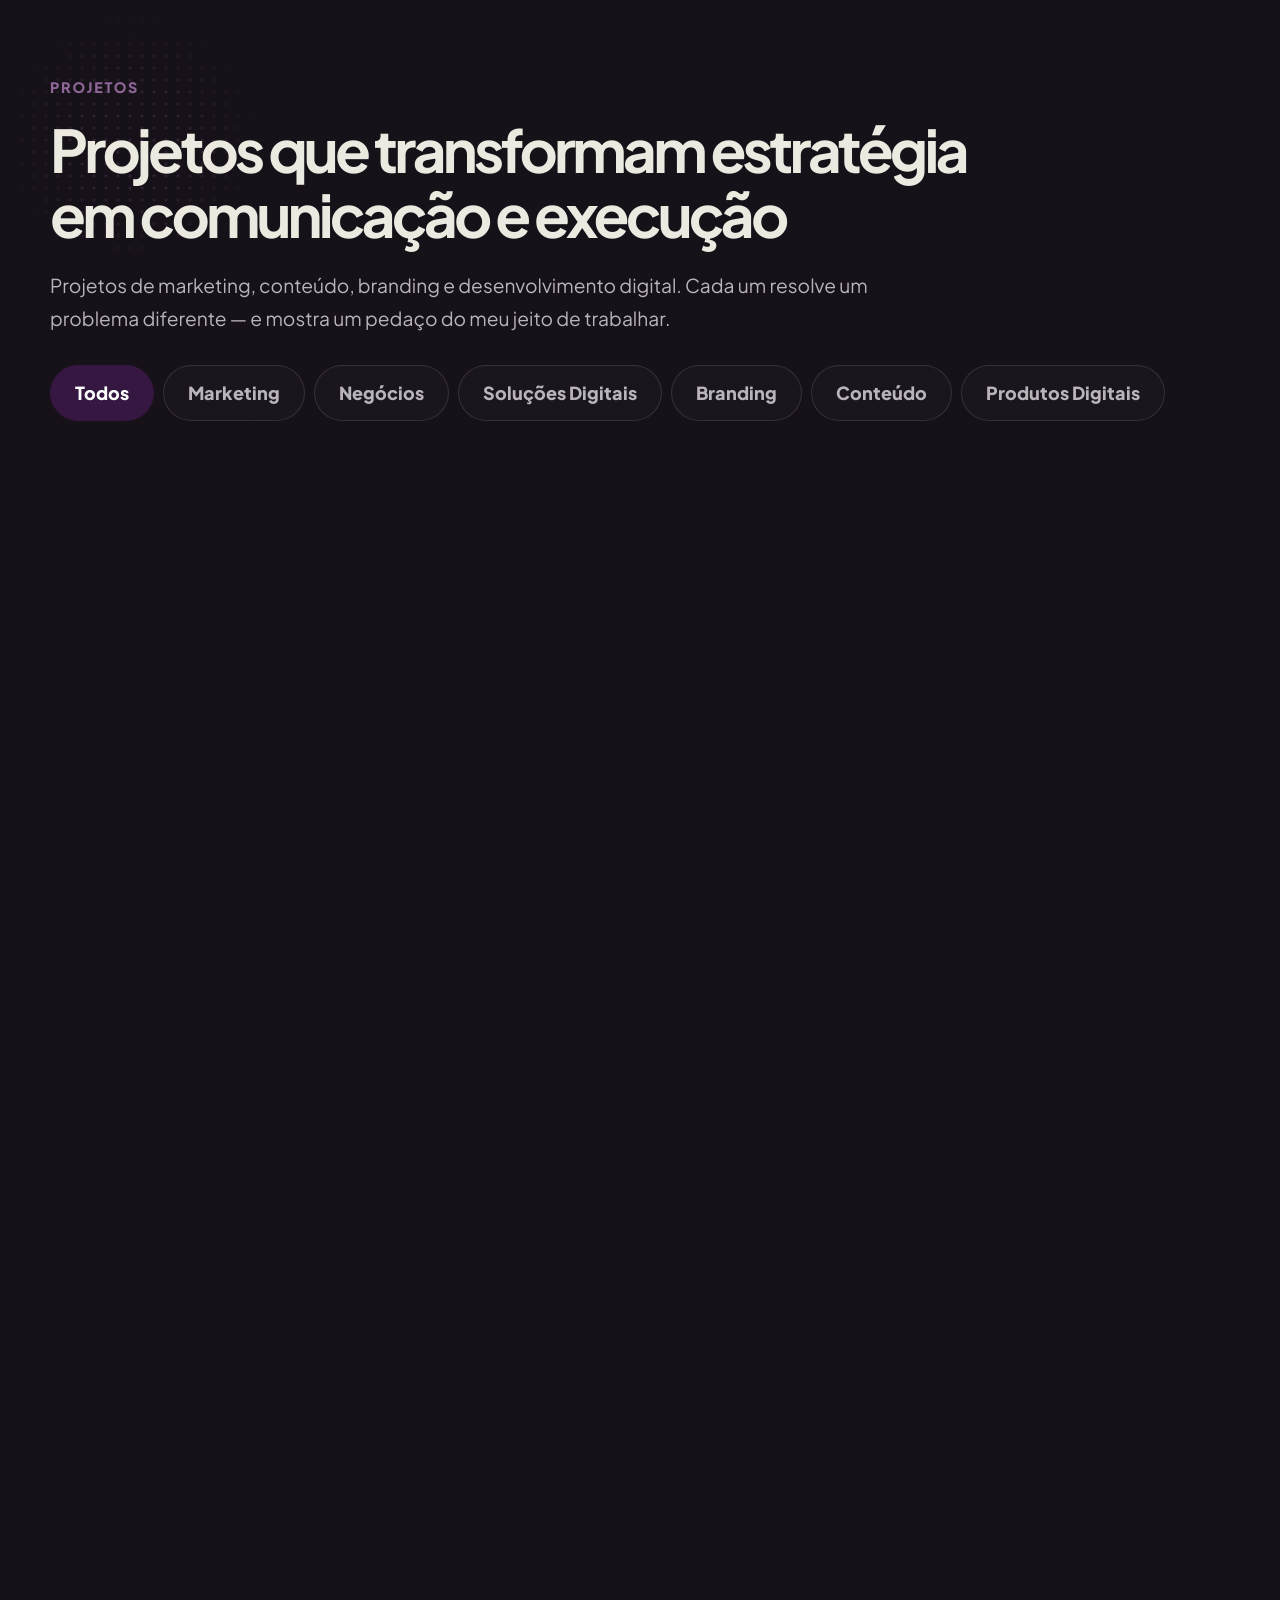
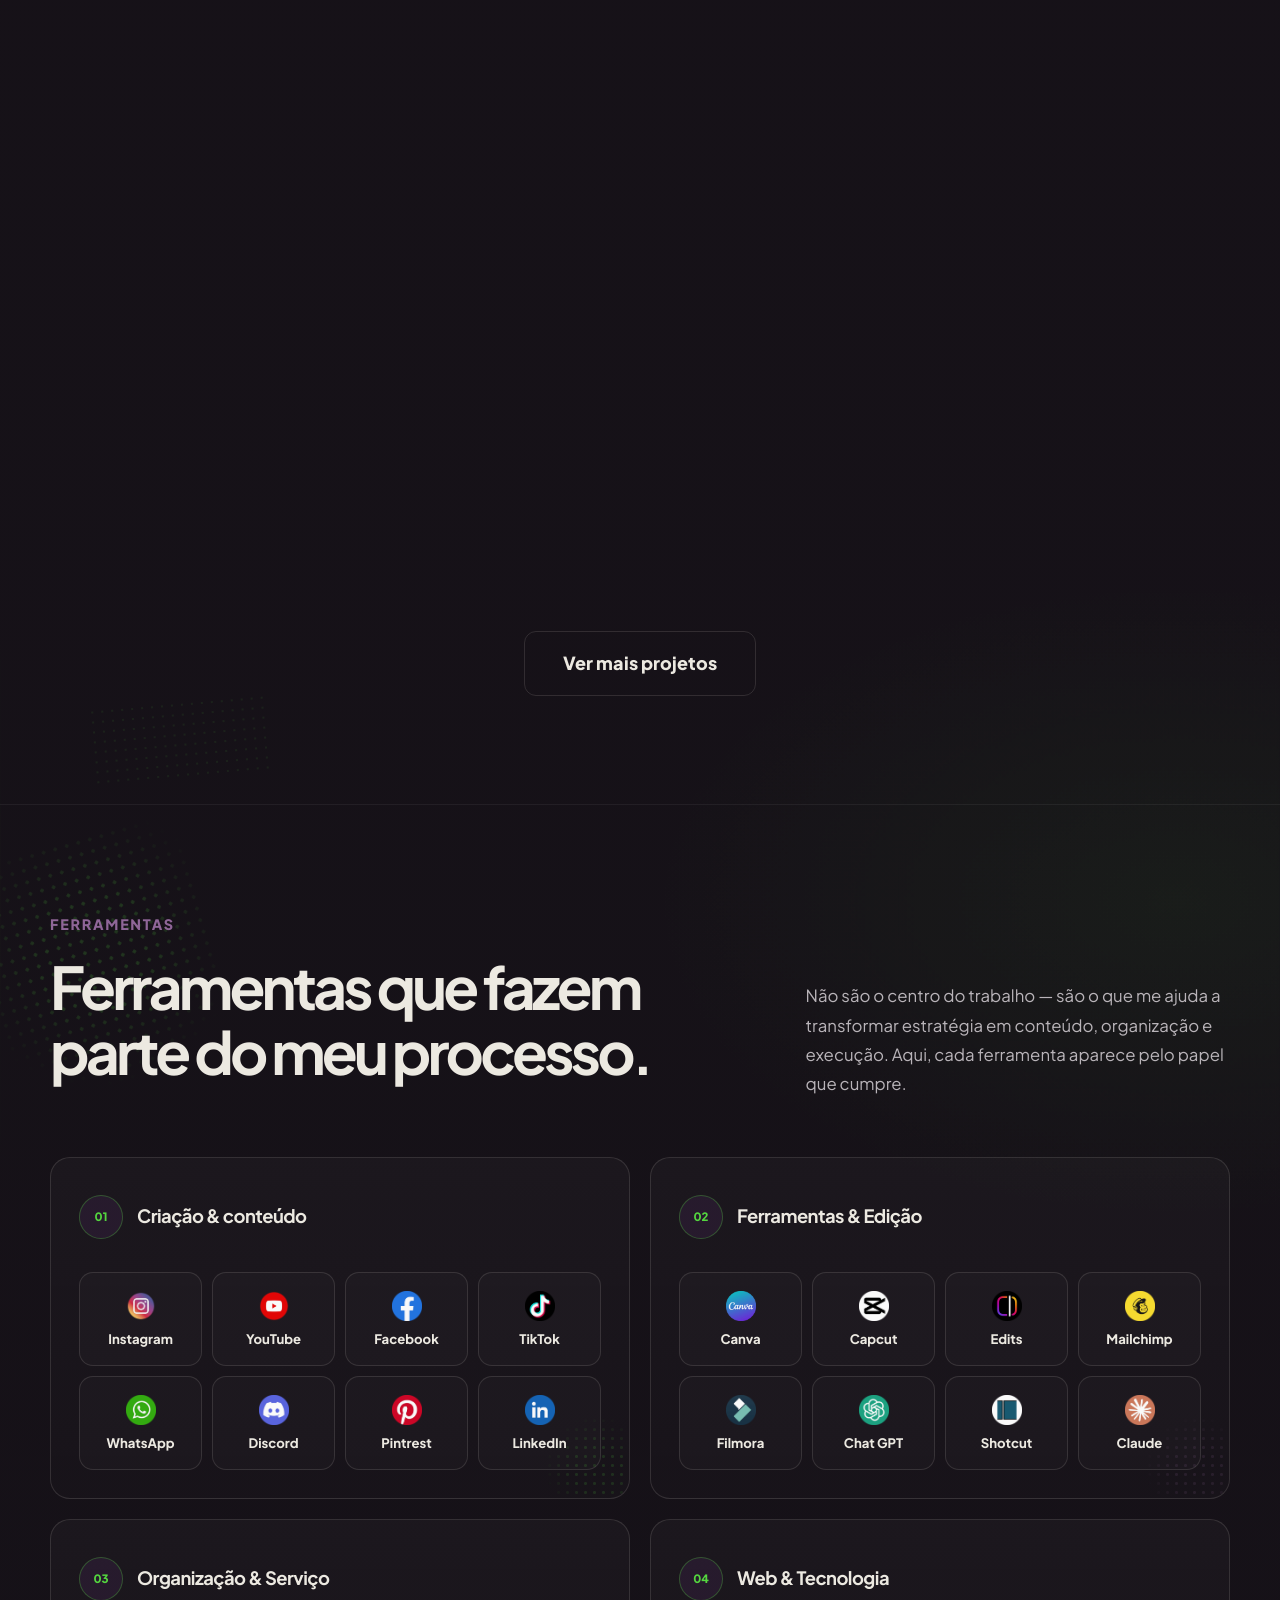
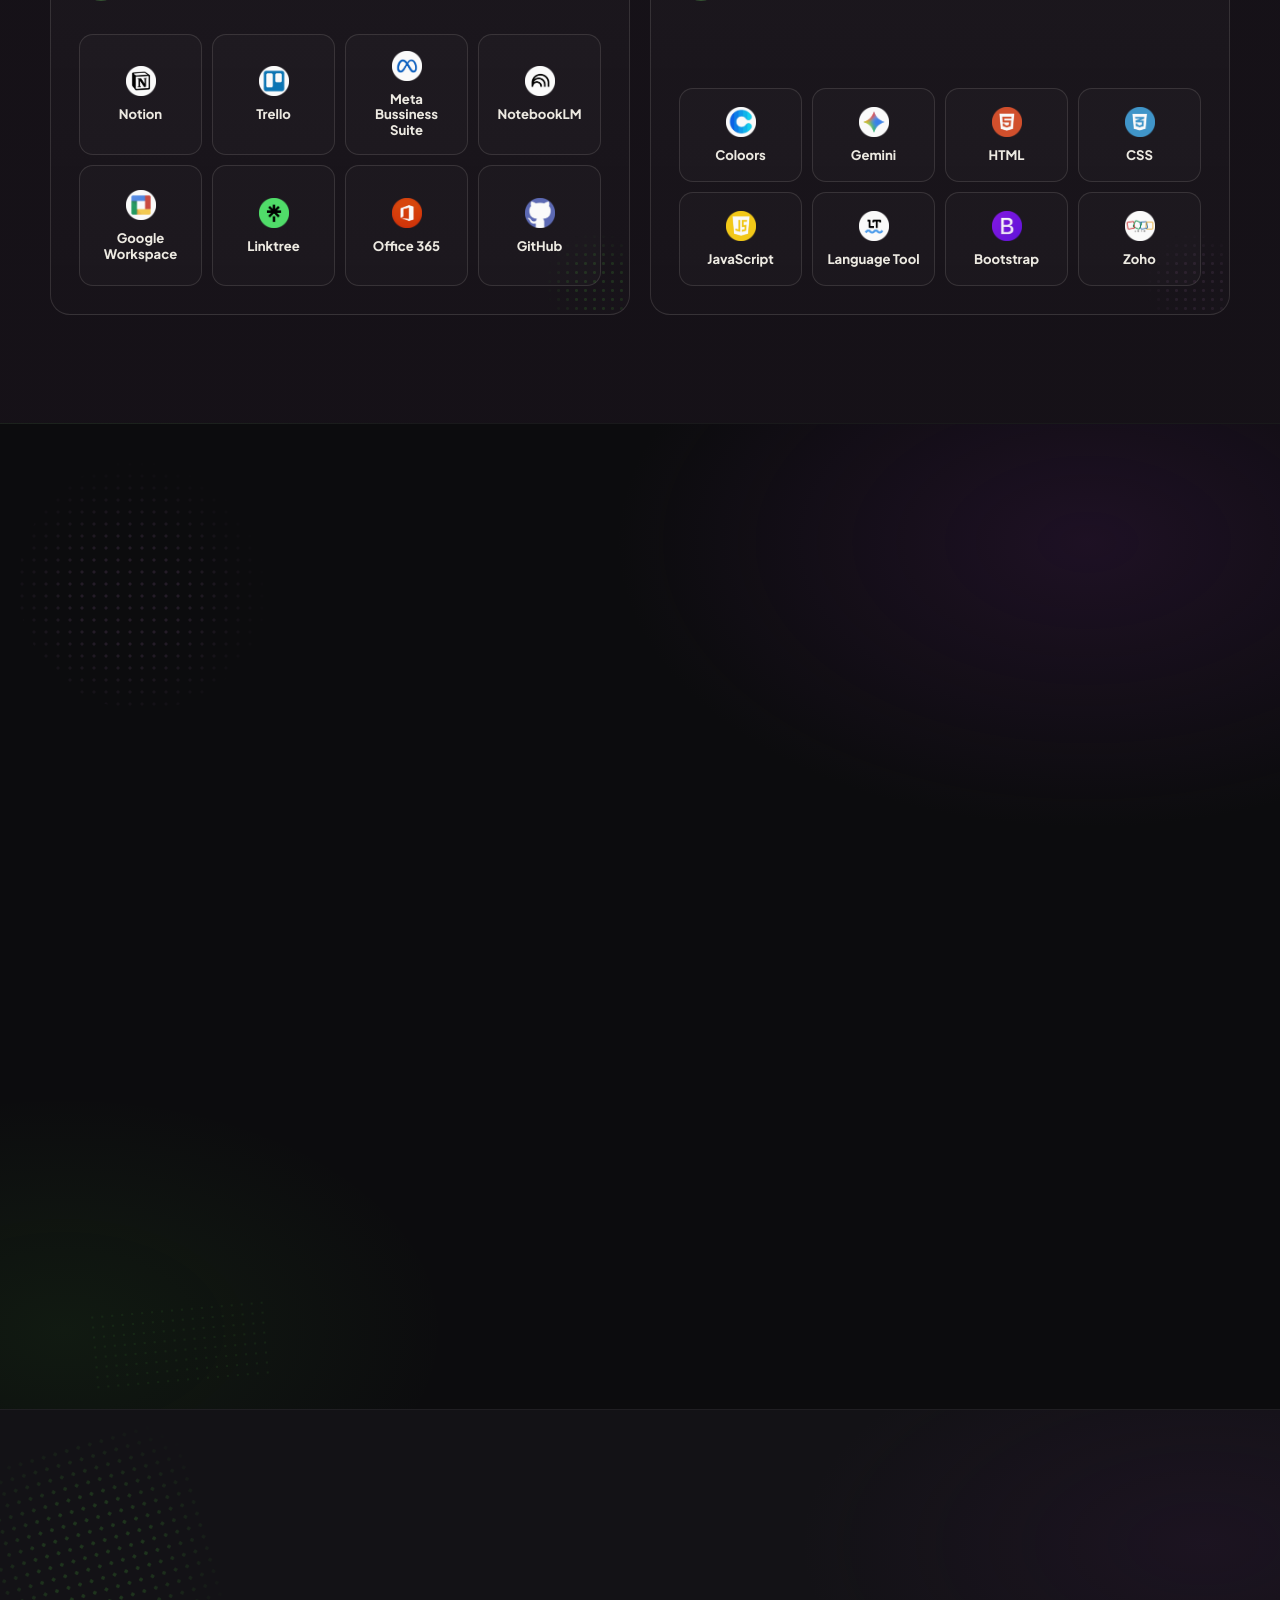
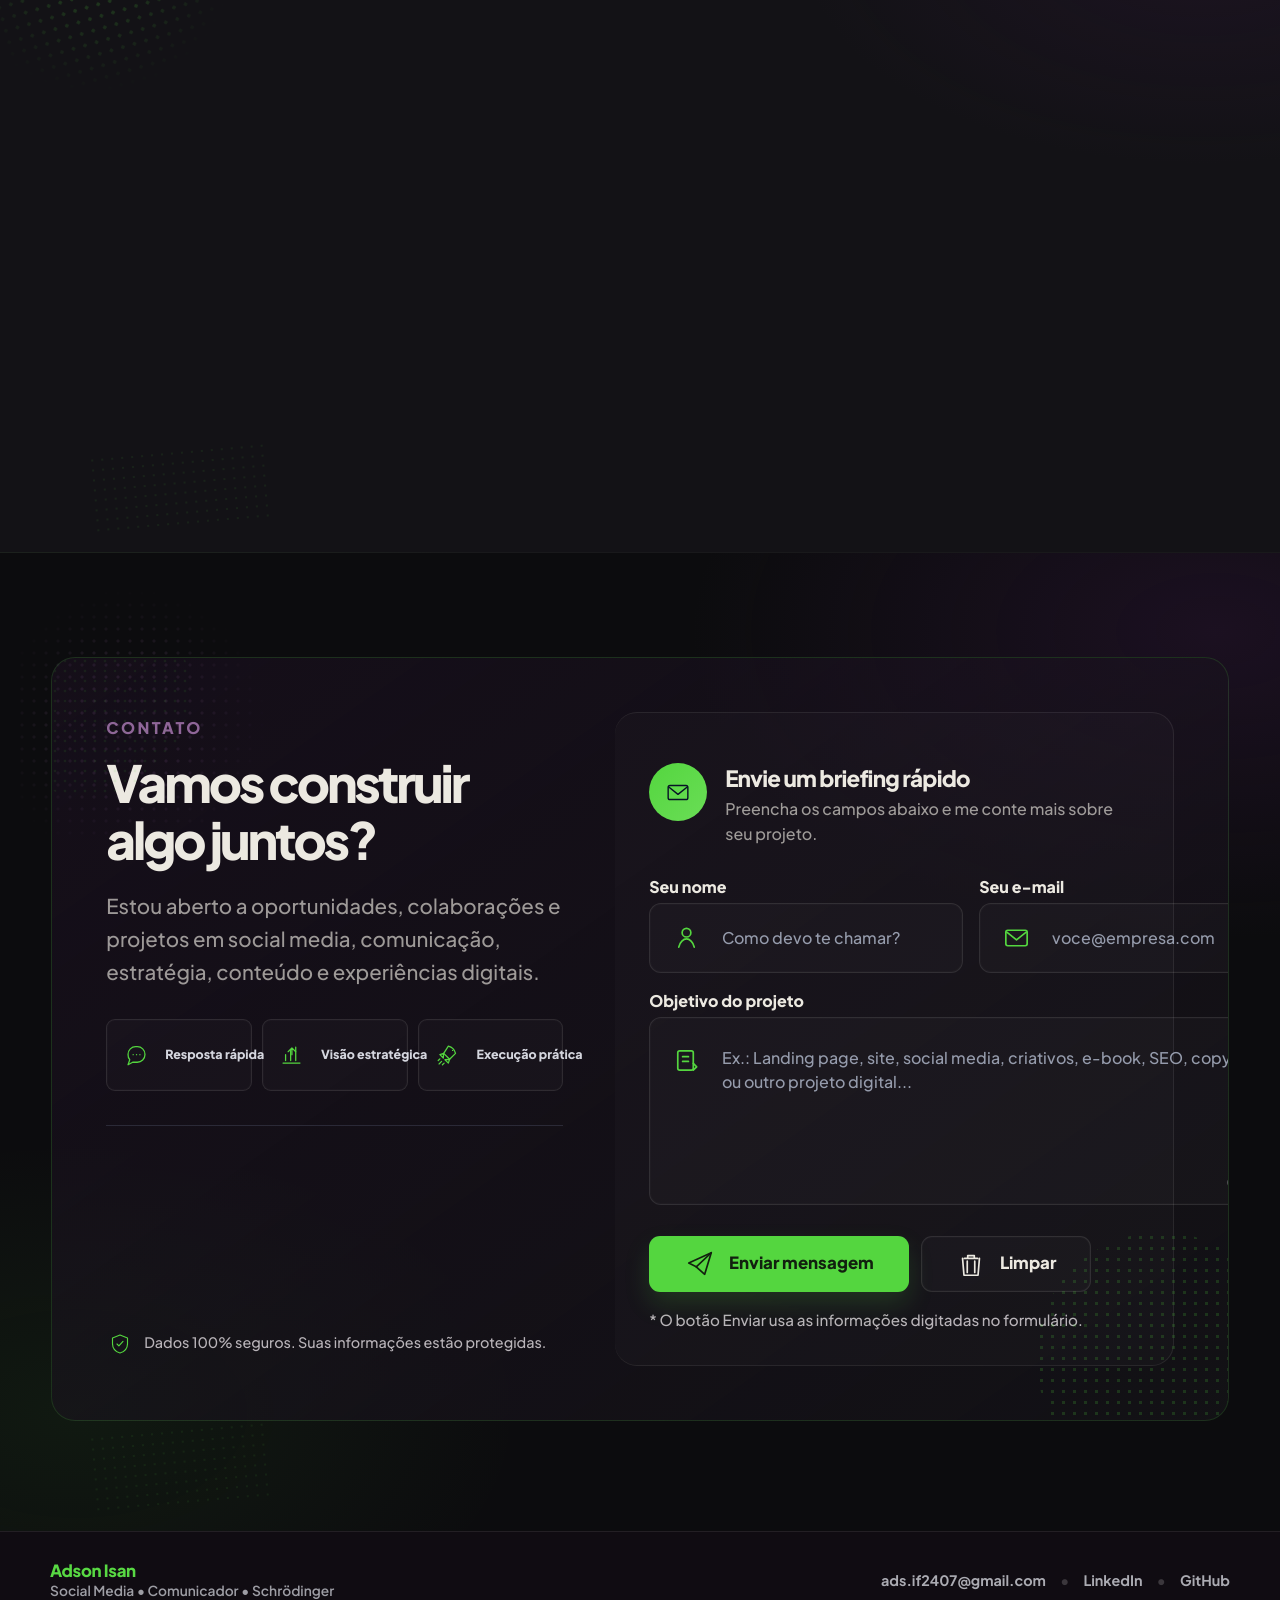
==== commit 975ac068: "Add files via upload" ====
--- a/index.html
+++ b/index.html
@@ -437,7 +437,7 @@
           </div>
 
           <div class="formation-meta">
-            <span><b>08</b> formações</span>
+            <span><b>09</b> formações</span>
             <span><b>2022—2026</b> trajetória exibida</span>
           </div>
 
@@ -456,6 +456,28 @@
             </div>
 
             <div class="cert-thumb">
+              <img src="FGV ONLINE -  Storytelling e técnicas de apresentação conceitos gerais de comunicação.jpg"
+                   alt="Certificado da FGV ONLINE — Storytelling e técnicas de apresentação conceitos gerais de comunicação">
+            </div>
+
+            <div class="cert-info">
+              <span class="cert-provider">FUNDAÇÃO GETÚLIO VARGAS - FGV ONLINE</span>
+              <h3>Storytelling e técnicas de apresentação conceitos gerais de comunicação</h3>
+
+              <div class="cert-date">
+                <span aria-hidden="true">↗</span>
+                <b>2026</b>
+              </div>
+            </div>
+          </article>
+
+                    <article class="cert-card">
+            <div class="cert-card-topline">
+              <span class="cert-sequence">02</span>
+              <span class="cert-year-mark">2026</span>
+            </div>
+
+            <div class="cert-thumb">
               <img src="IFSP - Caminhos para oportunidades internacionais na área da computação.jpg"
                    alt="Certificado do IFSP — Caminhos para oportunidades internacionais na área da computação">
             </div>
@@ -463,28 +485,6 @@
             <div class="cert-info">
               <span class="cert-provider">INSTITUTO FEDERAL — IFSP</span>
               <h3>Caminhos para oportunidades internacionais na área da computação</h3>
-
-              <div class="cert-date">
-                <span aria-hidden="true">↗</span>
-                <b>2026</b>
-              </div>
-            </div>
-          </article>
-
-          <article class="cert-card">
-            <div class="cert-card-topline">
-              <span class="cert-sequence">02</span>
-              <span class="cert-year-mark">2026</span>
-            </div>
-
-            <div class="cert-thumb">
-              <img src="FUNDAÇÃO BRADESCO - Atendimento Público.png"
-                   alt="Certificado da Fundação Bradesco — Atendimento ao Público">
-            </div>
-
-            <div class="cert-info">
-              <span class="cert-provider">FUNDAÇÃO BRADESCO — ESCOLA VIRTUAL</span>
-              <h3>Atendimento ao Público</h3>
 
               <div class="cert-date">
                 <span aria-hidden="true">↗</span>
@@ -500,13 +500,13 @@
             </div>
 
             <div class="cert-thumb">
-              <img src="SENAI - Estilos de Gestão e Liderança.jpg"
-                   alt="Certificado do SENAI — Estilos de Gestão e Liderança">
+              <img src="FUNDAÇÃO BRADESCO - Atendimento Público.png"
+                   alt="Certificado da Fundação Bradesco — Atendimento ao Público">
             </div>
 
             <div class="cert-info">
-              <span class="cert-provider">SENAI</span>
-              <h3>Estilos de Gestão e Liderança</h3>
+              <span class="cert-provider">FUNDAÇÃO BRADESCO — ESCOLA VIRTUAL</span>
+              <h3>Atendimento ao Público</h3>
 
               <div class="cert-date">
                 <span aria-hidden="true">↗</span>
@@ -522,6 +522,28 @@
             </div>
 
             <div class="cert-thumb">
+              <img src="SENAI - Estilos de Gestão e Liderança.jpg"
+                   alt="Certificado do SENAI — Estilos de Gestão e Liderança">
+            </div>
+
+            <div class="cert-info">
+              <span class="cert-provider">SENAI</span>
+              <h3>Estilos de Gestão e Liderança</h3>
+
+              <div class="cert-date">
+                <span aria-hidden="true">↗</span>
+                <b>2026</b>
+              </div>
+            </div>
+          </article>
+
+          <article class="cert-card">
+            <div class="cert-card-topline">
+              <span class="cert-sequence">05</span>
+              <span class="cert-year-mark">2026</span>
+            </div>
+
+            <div class="cert-thumb">
               <img src="SENAI - Excel Básico.jpg"
                    alt="Certificado do SENAI — Excel Básico">
             </div>
@@ -539,7 +561,7 @@
 
           <article class="cert-card">
             <div class="cert-card-topline">
-              <span class="cert-sequence">05</span>
+              <span class="cert-sequence">06</span>
               <span class="cert-year-mark">2025</span>
             </div>
 
@@ -555,28 +577,6 @@
               <div class="cert-date">
                 <span aria-hidden="true">↗</span>
                 <b>2025</b>
-              </div>
-            </div>
-          </article>
-
-          <article class="cert-card">
-            <div class="cert-card-topline">
-              <span class="cert-sequence">06</span>
-              <span class="cert-year-mark">2024</span>
-            </div>
-
-            <div class="cert-thumb">
-              <img src="CODE ORG - de The Hour of Code.jpg"
-                   alt="Certificado Code.org — The Hour of Code">
-            </div>
-
-            <div class="cert-info">
-              <span class="cert-provider">CODE.ORG — PATROCÍNIO MICROSOFT</span>
-              <h3>The Hour of Code</h3>
-
-              <div class="cert-date">
-                <span aria-hidden="true">↗</span>
-                <b>2024</b>
               </div>
             </div>
           </article>
@@ -588,6 +588,28 @@
             </div>
 
             <div class="cert-thumb">
+              <img src="CODE ORG - de The Hour of Code.jpg"
+                   alt="Certificado Code.org — The Hour of Code">
+            </div>
+
+            <div class="cert-info">
+              <span class="cert-provider">CODE.ORG — PATROCÍNIO MICROSOFT</span>
+              <h3>The Hour of Code</h3>
+
+              <div class="cert-date">
+                <span aria-hidden="true">↗</span>
+                <b>2024</b>
+              </div>
+            </div>
+          </article>
+
+          <article class="cert-card">
+            <div class="cert-card-topline">
+              <span class="cert-sequence">08</span>
+              <span class="cert-year-mark">2024</span>
+            </div>
+
+            <div class="cert-thumb">
               <img src="FUNDAÇÃO BRADESCO - Crie um site simples usando HTML, CSS e JavaScript.png"
                    alt="Certificado da Fundação Bradesco — Crie um site simples usando HTML, CSS e JavaScript">
             </div>
@@ -605,7 +627,7 @@
 
           <article class="cert-card">
             <div class="cert-card-topline">
-              <span class="cert-sequence">08</span>
+              <span class="cert-sequence">09</span>
               <span class="cert-year-mark">2022</span>
             </div>
 
